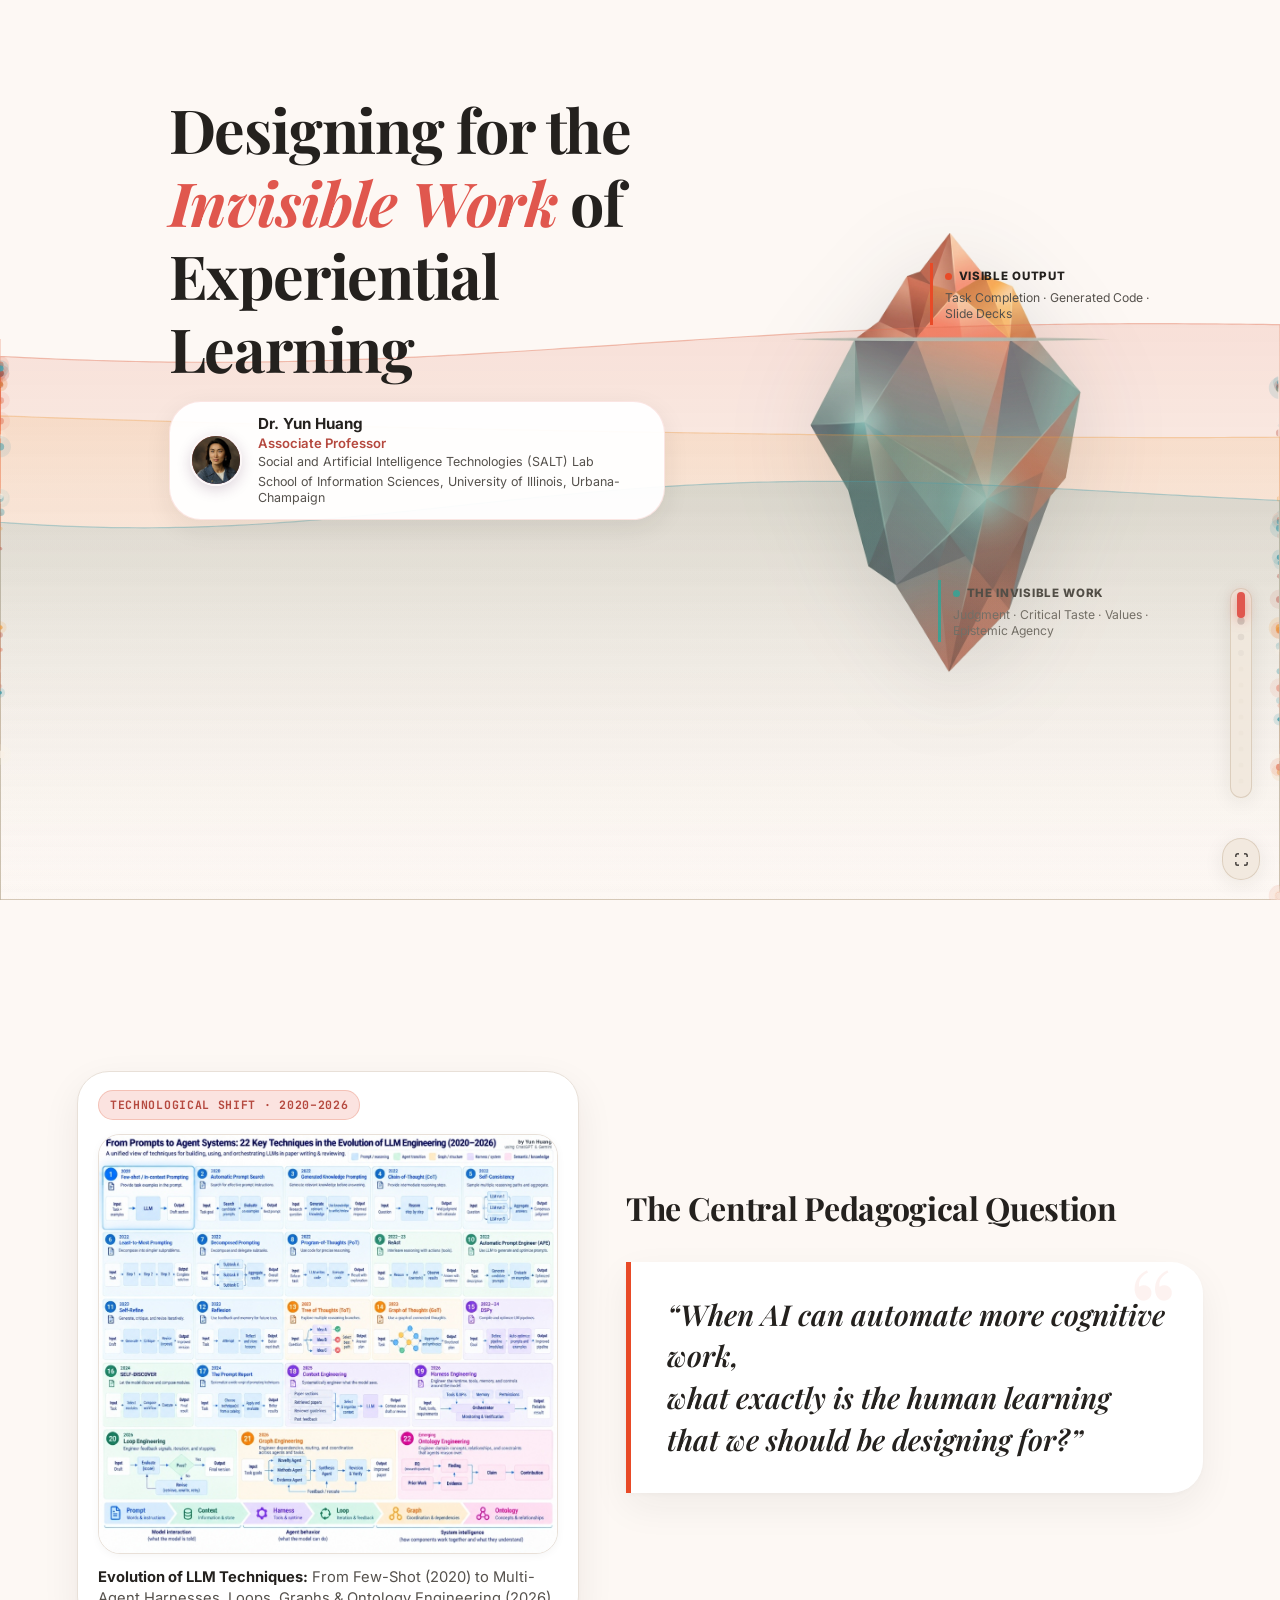
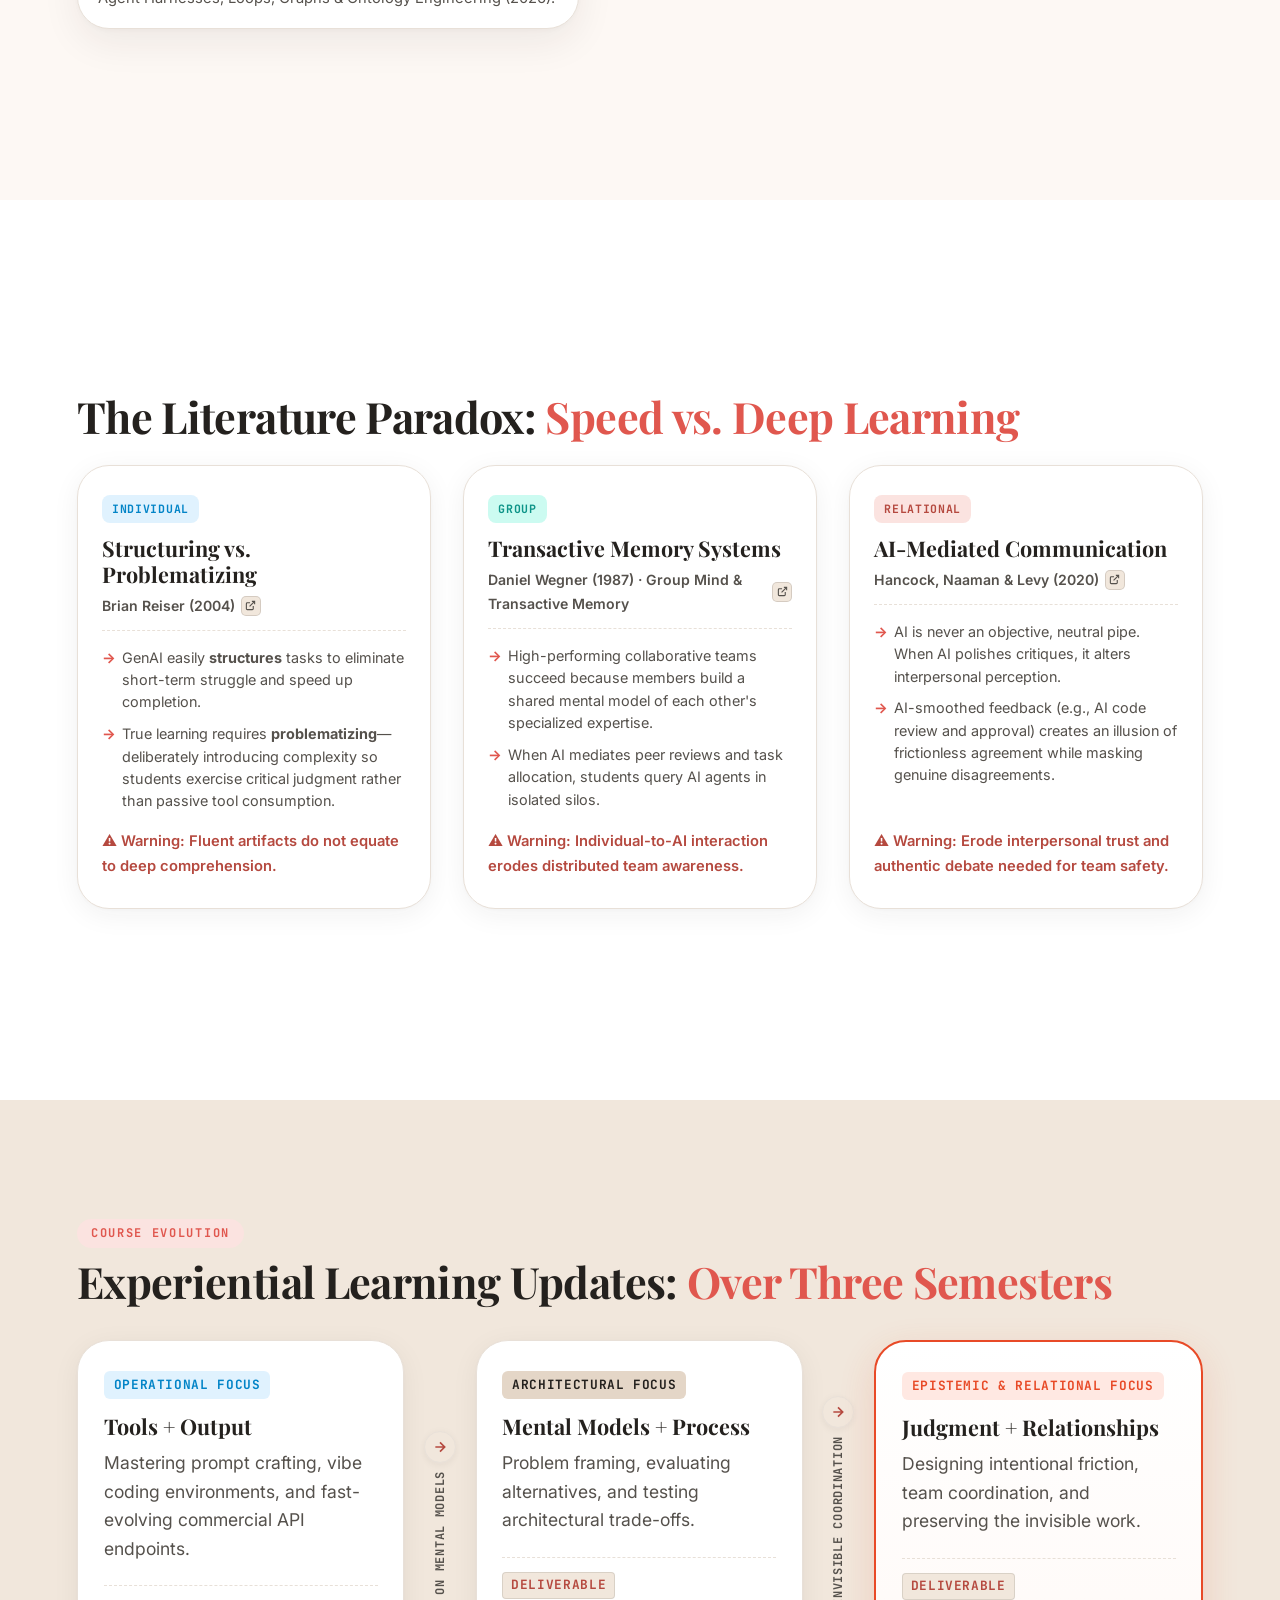
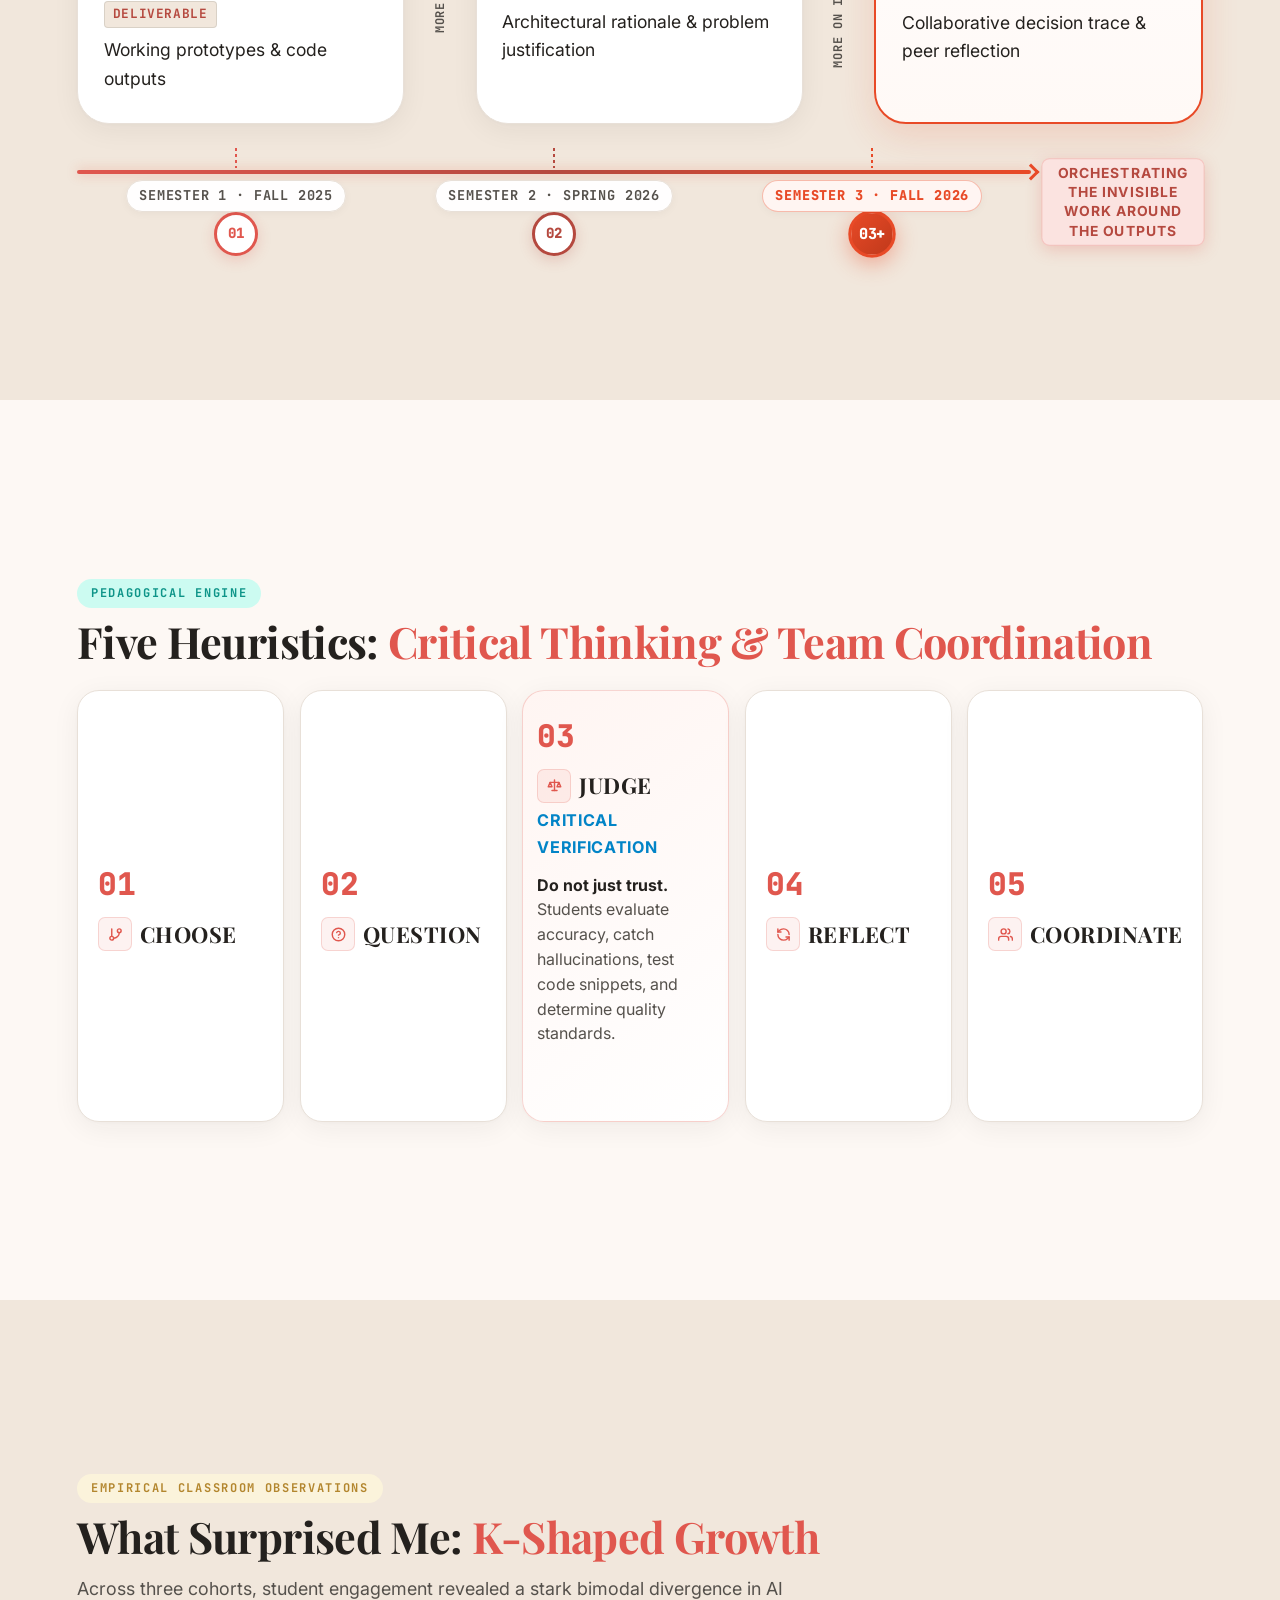
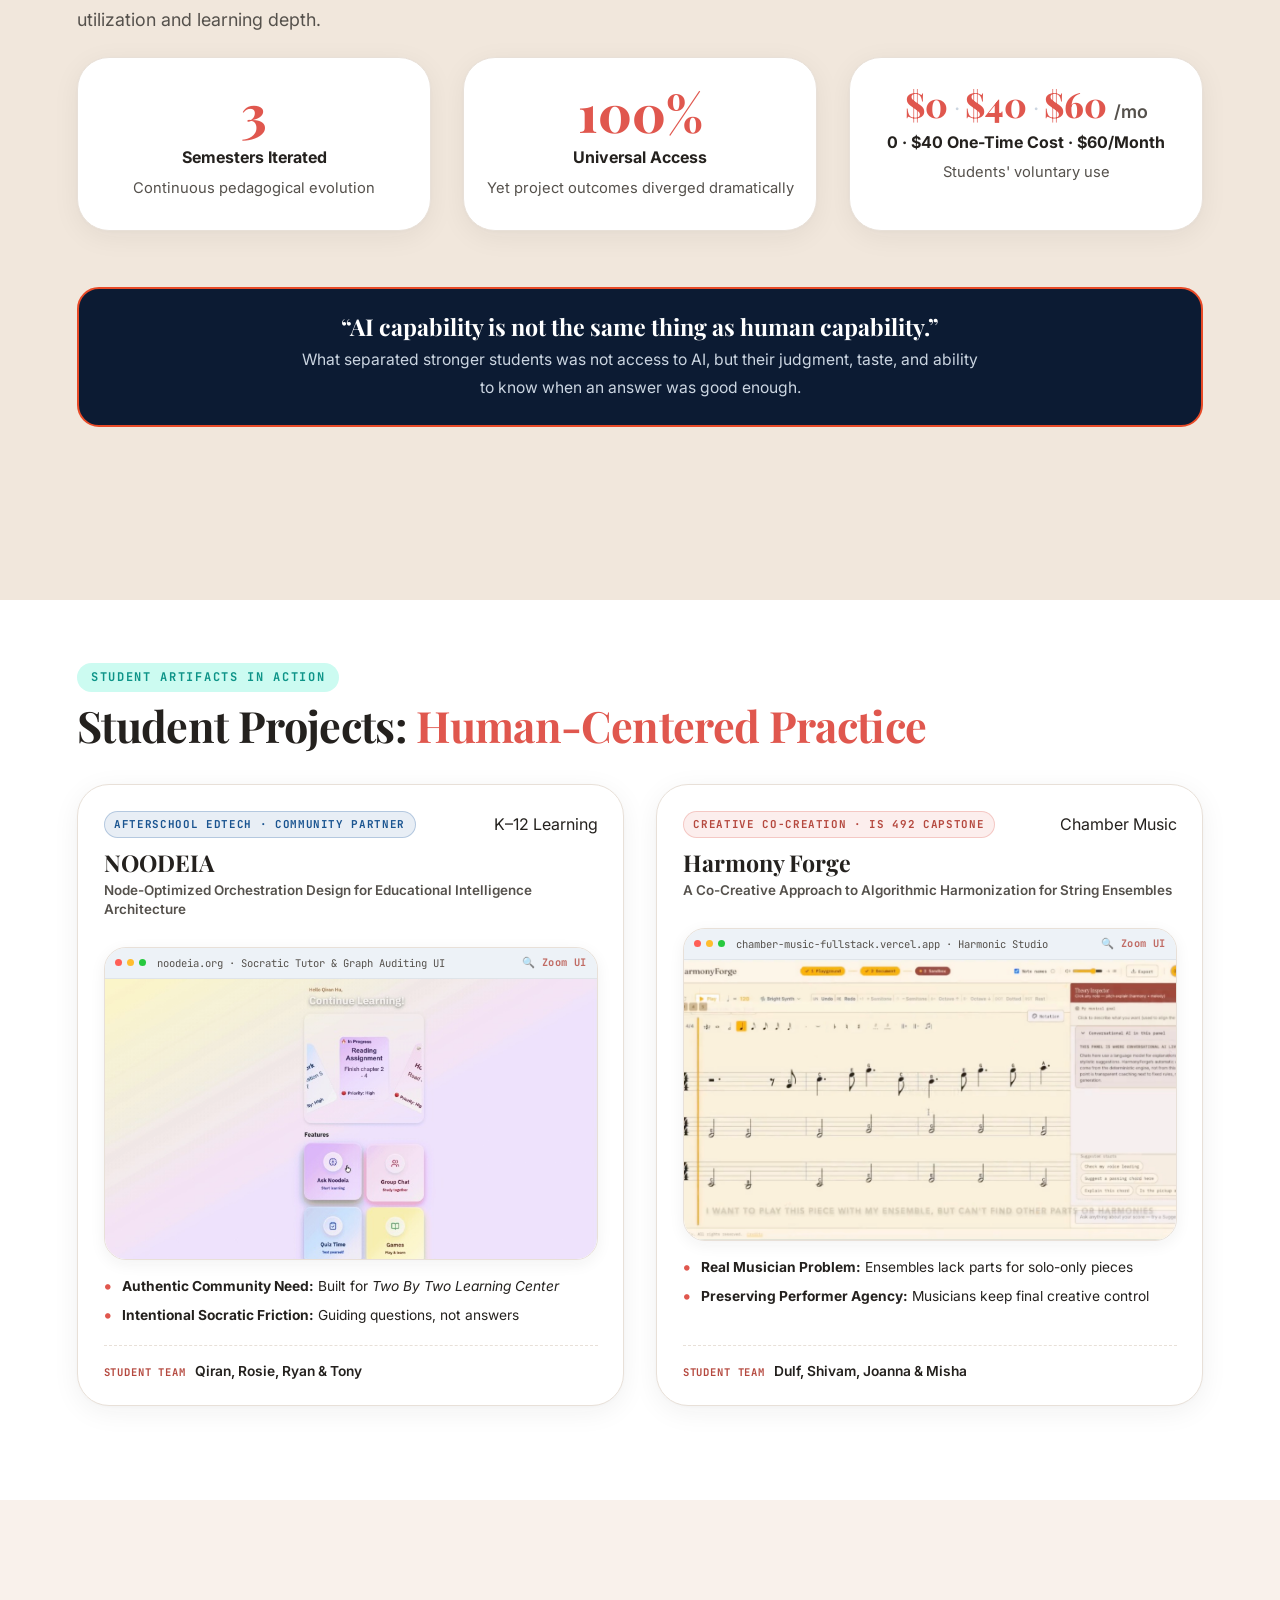
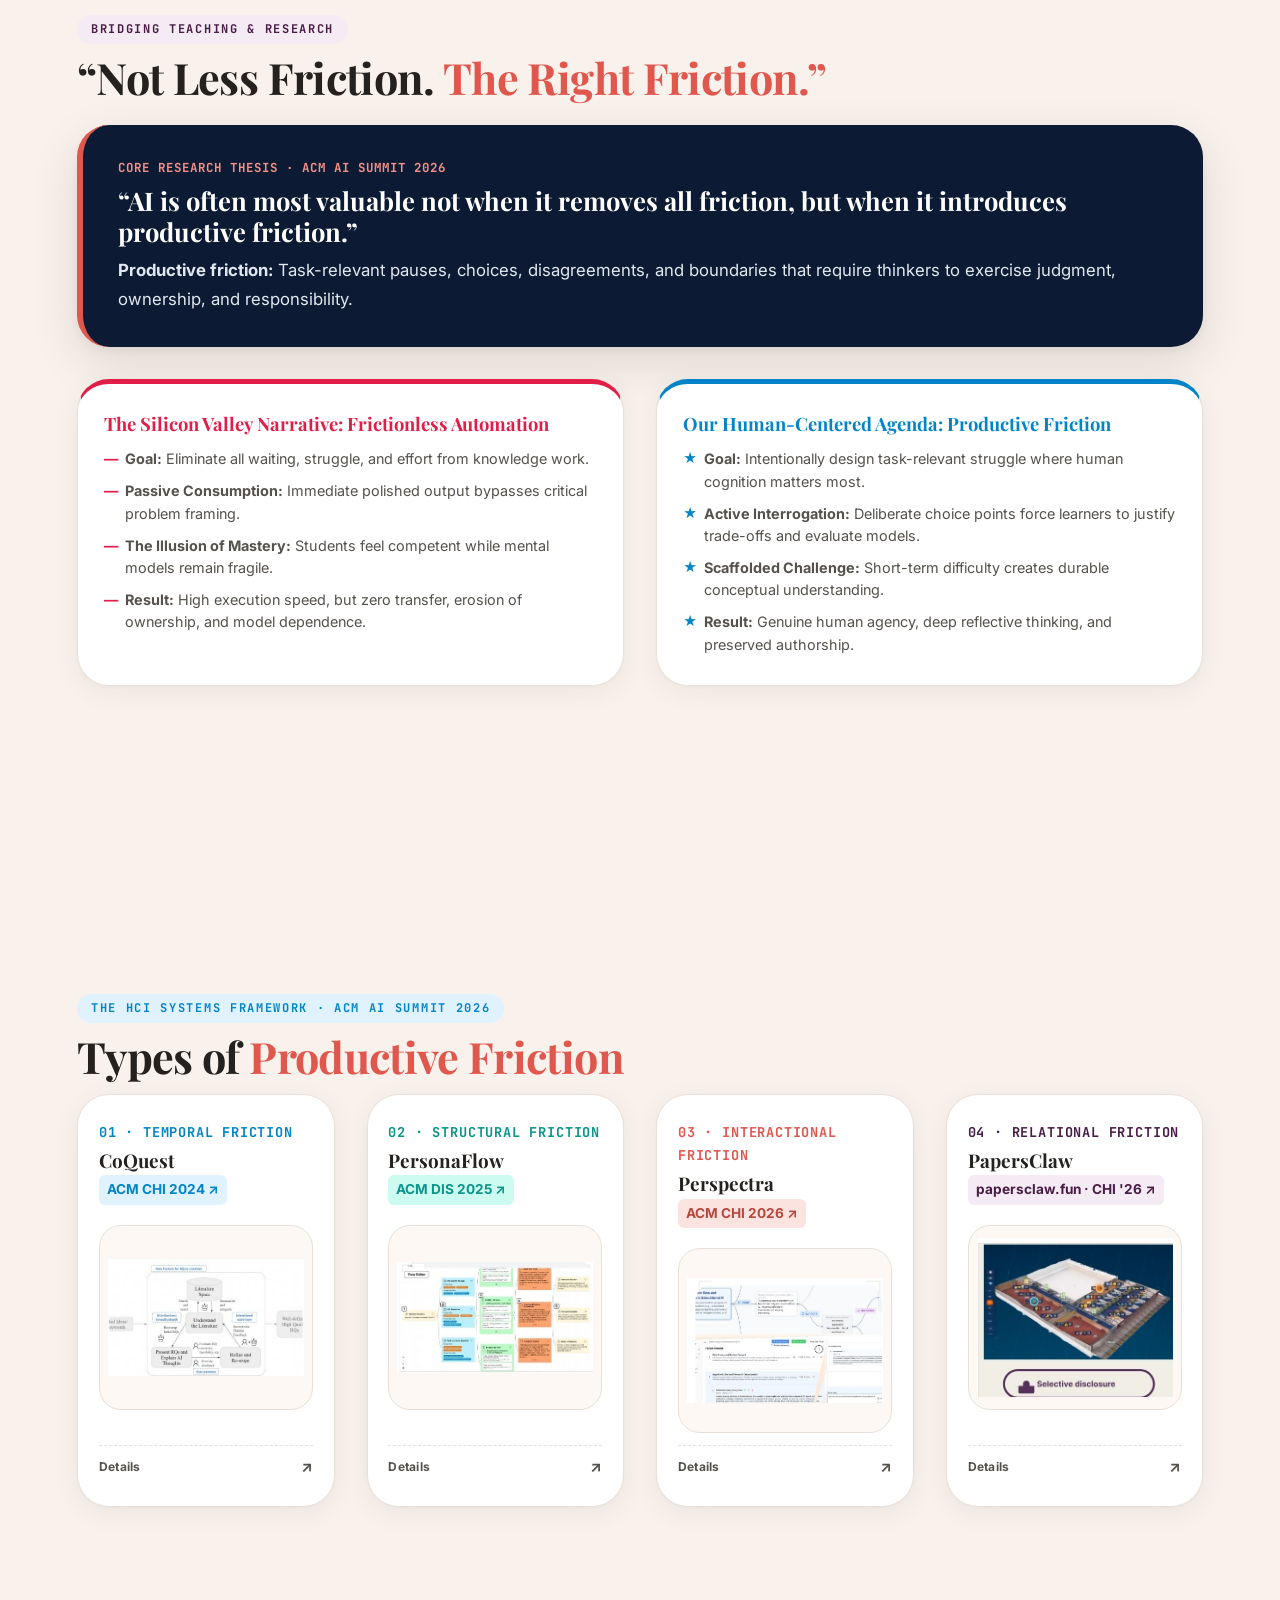
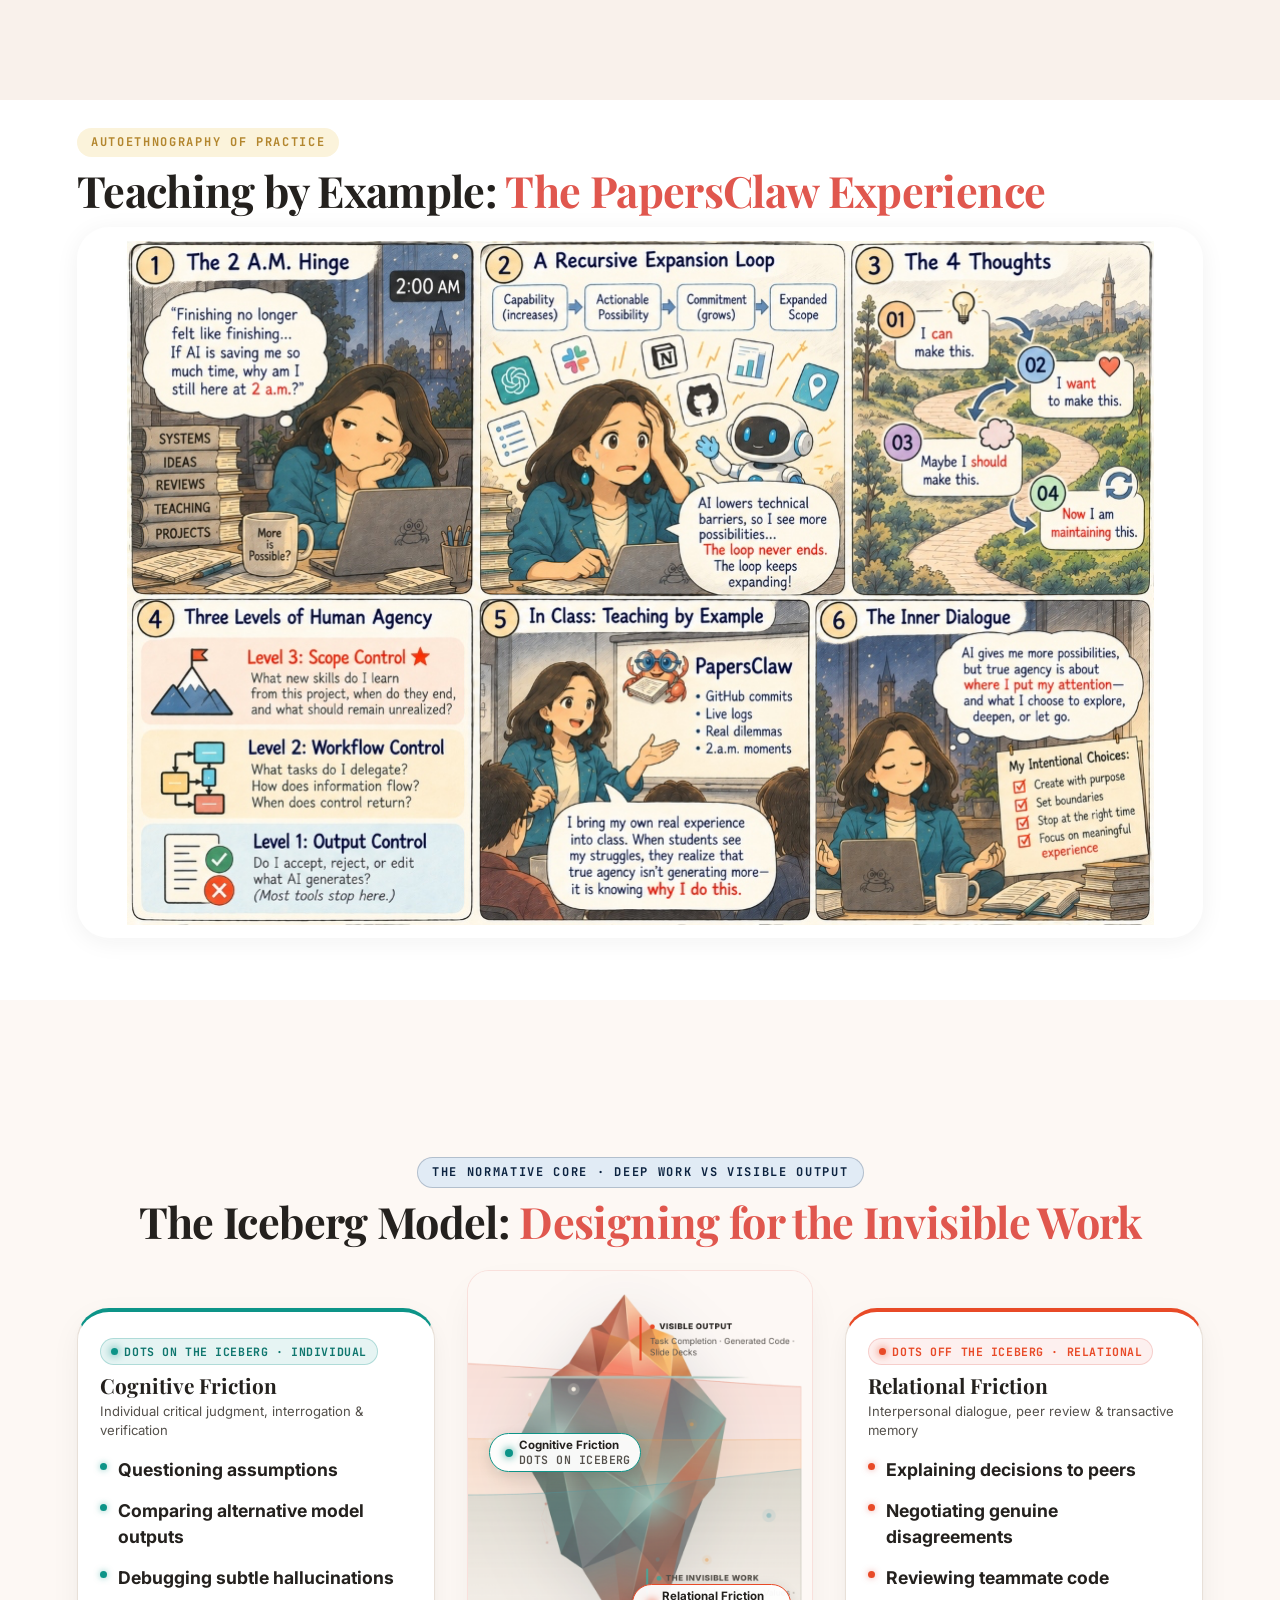
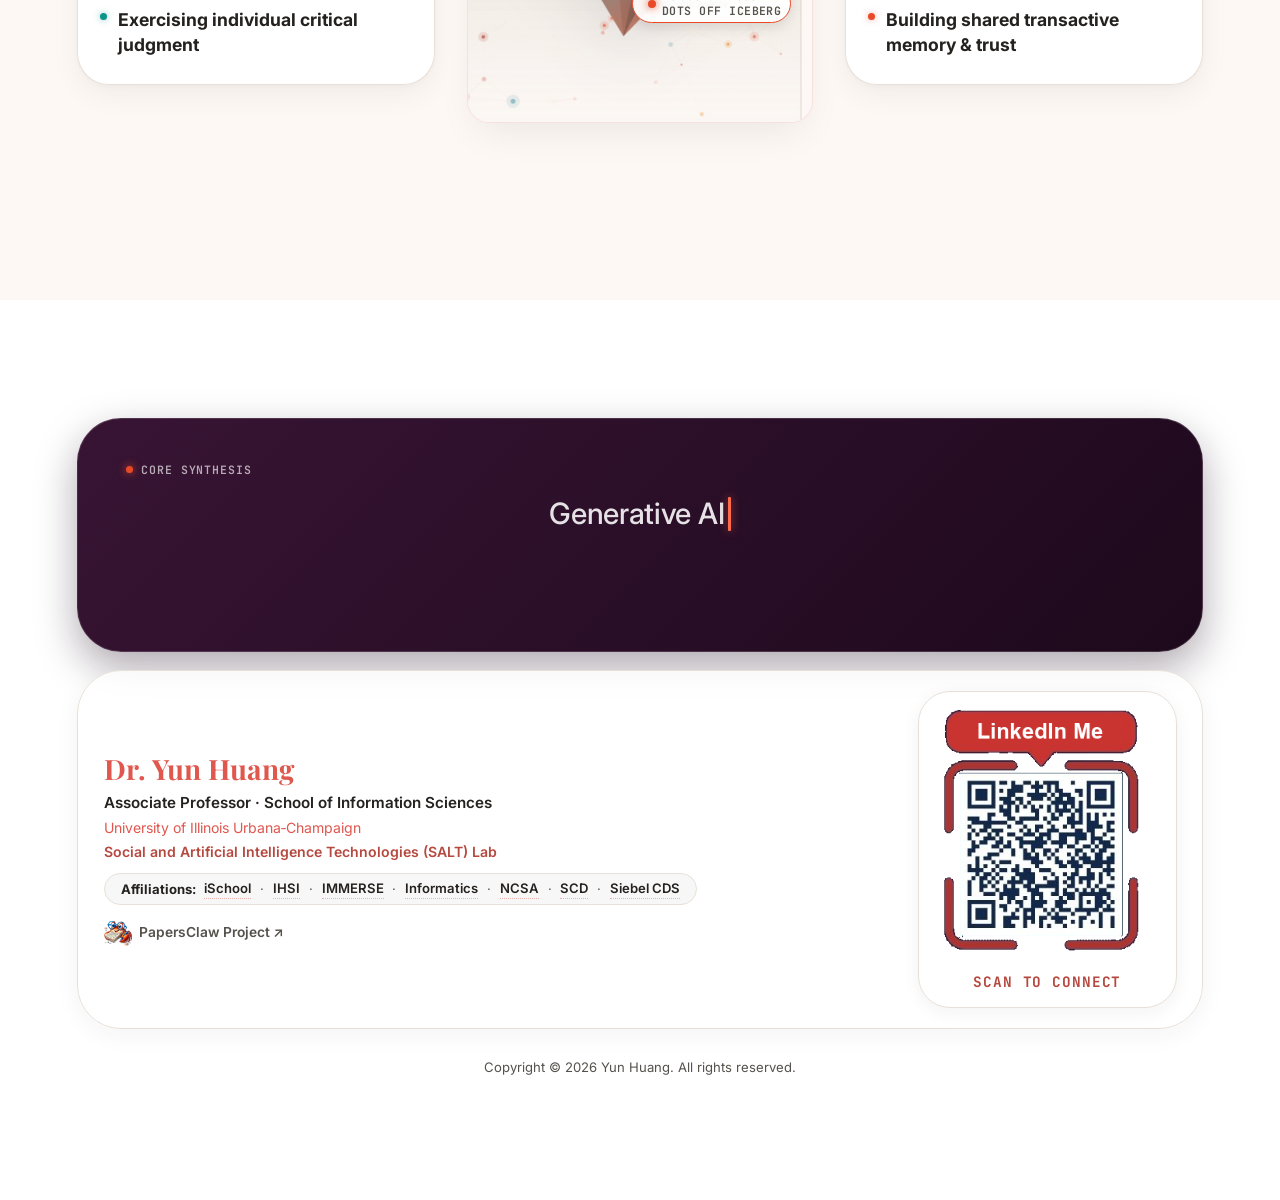
==== lightening.html @ 79f4a372 "Publish website release local" ====
<!DOCTYPE html> <html lang="en"> <head> <meta charset="UTF-8"> <meta name="viewport" content="width=device-width,initial-scale=1"> <title>Designing for the Invisible Work of Experiential Learning in the Era of AI — Dr. Yun Huang</title> <meta name="description" content="An interactive warm editorial scrollytelling presentation on embedding Human-Centered Design and Productive Friction into AI experiential learning, by Dr. Yun Huang at the Siebel Center for Design, UIUC."> <meta property="og:title" content="Designing for the Invisible Work — Dr. Yun Huang | Siebel Center for Design"> <meta property="og:type" content="article"> <link rel="icon" type="image/svg+xml" href="/assets/favicon-CUaUsV7Q.svg"> <script type="module" crossorigin src="/assets/app-CXg5jJ7I.js"></script> <link rel="stylesheet" crossorigin href="/assets/app-BGMHaXnI.css"> <link rel="stylesheet" crossorigin href="/assets/lightening-C9YJqFpk.css"> </head> <body data-edition="lightening"> <div class="progress-bar" aria-hidden="true"></div> <div class="top-hover-zone" id="topHoverZone" aria-hidden="true"></div> <header class="nav-header on-first-page" id="topNav"> <div class="nav-brand"> <div class="nav-logo" aria-hidden="true">YH</div> <div class="nav-title"> Dr. Yun Huang <span>Associate Professor · School of Information Sciences, University of Illinois, Urbana-Champaign</span> </div> </div> <div class="nav-controls"> <div class="course-badge"> <svg width="12" height="12" viewBox="0 0 24 24" fill="none" stroke="currentColor" stroke-width="2.5"> <circle cx="12" cy="12" r="10"/> <path d="M12 16v-4m0-4h.01"/> </svg> SCD Talk · Sept 2026 </div> </div> </header> <nav class="vertical-progress-dock" id="verticalProgressDock" aria-label="12-Slide Deck Progress"> <div class="dock-thumb" id="dockThumb" role="slider" aria-label="Slide Scrubber" aria-valuemin="1" aria-valuemax="12" aria-valuenow="1" tabindex="0" title="Drag up or down to scrub through slides"> <span class="thumb-tooltip" id="thumbTooltip">0:00 · The Pedagogical Pivot</span> </div> <a href="#slide-1" class="vertical-progress-pill active" data-slide="1" aria-label="Slide 1: The Pedagogical Pivot"> <span class="pill-tooltip">0:00 · The Pedagogical Pivot</span> </a> <a href="#slide-2" class="vertical-progress-pill" data-slide="2" aria-label="Slide 2: The Central Question"> <span class="pill-tooltip">0:30 · The Central Question</span> </a> <a href="#slide-3" class="vertical-progress-pill" data-slide="3" aria-label="Slide 3: Literature Paradox"> <span class="pill-tooltip">0:45 · Literature Paradox</span> </a> <a href="#slide-4" class="vertical-progress-pill" data-slide="4" aria-label="Slide 4: Three Semesters Updates"> <span class="pill-tooltip">1:15 · Three Semesters Updates</span> </a> <a href="#slide-5" class="vertical-progress-pill" data-slide="5" aria-label="Slide 5: Five Heuristics"> <span class="pill-tooltip">1:45 · Five Heuristics</span> </a> <a href="#slide-6" class="vertical-progress-pill" data-slide="6" aria-label="Slide 6: K-Shaped Growth"> <span class="pill-tooltip">2:45 · K-Shaped Growth</span> </a> <a href="#slide-7" class="vertical-progress-pill" data-slide="7" aria-label="Slide 7: Student Projects"> <span class="pill-tooltip">3:30 · Student Projects</span> </a> <a href="#slide-8" class="vertical-progress-pill" data-slide="8" aria-label="Slide 8: The Right Friction"> <span class="pill-tooltip">4:00 · The Right Friction</span> </a> <a href="#slide-9" class="vertical-progress-pill" data-slide="9" aria-label="Slide 9: 4 Types of Friction"> <span class="pill-tooltip">4:40 · 4 Types of Friction</span> </a> <a href="#slide-10" class="vertical-progress-pill" data-slide="10" aria-label="Slide 10: PapersClaw & Scope Control"> <span class="pill-tooltip">5:20 · PapersClaw & Scope Control</span> </a> <a href="#slide-11" class="vertical-progress-pill" data-slide="11" aria-label="Slide 11: The Iceberg Model"> <span class="pill-tooltip">6:10 · The Iceberg Model</span> </a> <a href="#slide-12" class="vertical-progress-pill" data-slide="12" aria-label="Slide 12: Designing for Invisible Work"> <span class="pill-tooltip">6:55 · Designing for Invisible Work</span> </a> </nav> <div class="bottom-controls" id="bottomControls" aria-label="Presenter Controls"> <button class="bottom-btn" id="btnFullscreen" aria-label="Toggle Fullscreen" title="Toggle Fullscreen (F)"> <svg width="15" height="15" viewBox="0 0 24 24" fill="none" stroke="currentColor" stroke-width="2"> <path d="M8 3H5a2 2 0 0 0-2 2v3m18 0V5a2 2 0 0 0-2-2h-3m0 18h3a2 2 0 0 0 2-2v-3M3 16v3a2 2 0 0 0 2 2h3"/> </svg> <span class="btn-tooltip">Fullscreen (F)</span> </button> </div> <section class="section section--cream hero" id="slide-1"> <canvas id="heroWaveCanvas" class="hero-wave-canvas" aria-hidden="true"></canvas> <div class="hero-inner"> <div class="hero-text"> <h1 class="hero-title"> Designing for the <em>Invisible Work</em> of Experiential Learning </h1> <p class="hero-description"> Lessons from three semesters of teaching Human-AI collaboration courses. </p> <div class="hero-speaker"> <div class="hero-speaker-avatar"> <img src="/assets/yun_huang-CgcAdXYY.jpg?v=headshot_v2" alt="Dr. Yun Huang"> </div> <div class="hero-speaker-info"> <strong>Dr. Yun Huang</strong> <span class="speaker-role">Associate Professor</span> <span class="speaker-affiliation">Social and Artificial Intelligence Technologies (SALT) Lab</span> <span class="speaker-affiliation">School of Information Sciences, University of Illinois, Urbana-Champaign</span> </div> </div> </div> <div class="hero-visual"> <div class="hero-iceberg-wrapper"> <img src="/assets/hero_iceberg-BILG-JTS.png?v=transparent" alt="Experiential Learning Iceberg Model" class="hero-iceberg-img"> <div class="hero-iceberg-tag hero-iceberg-tag--above"> <div class="tag-title"><span class="dot"></span> Visible Output</div> <span class="tag-sub">Task Completion · Generated Code · Slide Decks</span> </div> <div class="hero-iceberg-tag hero-iceberg-tag--below"> <div class="tag-title"><span class="dot dot--teal"></span> The Invisible Work</div> <span class="tag-sub">Judgment · Critical Taste · Values · Epistemic Agency</span> </div> </div> </div> </div> </section> <section class="section section--cream central-question-page" id="slide-2" style="background:var(--cream)!important"> <div class="section-inner"> <div class="question-page-grid"> <div class="question-page-media reveal-left"> <div class="infographic-preview-card" data-popup-target="modal-prompt-evolution" role="button" tabindex="0" title="Click to view full high-res infographic"> <div class="infographic-badge-bar"> <span class="infographic-pill">Technological Shift · 2020–2026</span> </div> <div class="infographic-image-frame"> <img src="/assets/prompt_evolution-LneA-CwV.jpg?v=22tech" alt="From Prompts to Agent Systems: 22 Key Techniques in the Evolution of LLM Engineering (2020-2026)"> </div> <div class="infographic-caption-bar"> <strong>Evolution of LLM Techniques:</strong> From Few-Shot (2020) to Multi-Agent Harnesses, Loops, Graphs & Ontology Engineering (2026). </div> </div> </div> <div class="question-page-content reveal-right"> <h2 class="question-page-heading">The Central Pedagogical Question</h2> <div class="hero-question-display"> <blockquote class="hero-question-quote"> “When AI can automate more cognitive work,<br> what exactly is the human learning that we should be designing for?” </blockquote> </div> </div> </div> </div> </section> <section class="section section--white" id="slide-3"> <div class="section-inner"> <div class="section-header reveal"> <h2>The Literature Paradox: <span class="accent">Speed vs. Deep Learning</span></h2> </div> <div class="theory-trio reveal stagger"> <div class="theory-card" style="--i:0"> <span class="theory-badge badge-sky">Individual</span> <h3> <a href="https://doi.org/10.1207/s15327809jls1303_2" target="_blank" rel="noopener" class="paper-link" title="Read Brian Reiser (2004) Original Paper"> Structuring vs. Problematizing </a> </h3> <div class="theory-author"> <a href="https://doi.org/10.1207/s15327809jls1303_2" target="_blank" rel="noopener" class="author-citation-link" title="Brian Reiser (2004) Journal of the Learning Sciences"> Brian Reiser (2004) <span class="citation-icon-btn" aria-label="Open paper"><svg width="11" height="11" viewBox="0 0 24 24" fill="none" stroke="currentColor" stroke-width="2.4"> <path d="M18 13v6a2 2 0 0 1-2 2H5a2 2 0 0 1-2-2V8a2 2 0 0 1 2-2h6"/> <polyline points="15 3 21 3 21 9"/> <line x1="10" y1="14" x2="21" y2="3"/> </svg></span> </a> </div> <ul class="theory-bullets"> <li>GenAI easily <strong>structures</strong> tasks to eliminate short-term struggle and speed up completion. </li> <li>True learning requires <strong>problematizing</strong>—deliberately introducing complexity so students exercise critical judgment rather than passive tool consumption.</li> </ul> <div class="theory-warning">⚠️ Warning: Fluent artifacts do not equate to deep comprehension.</div> </div> <div class="theory-card" style="--i:1"> <span class="theory-badge badge-teal">Group</span> <h3> <a href="https://doi.org/10.1007/978-1-4612-4634-3_9" target="_blank" rel="noopener" class="paper-link" title="Read Daniel Wegner (1987) Original Paper"> Transactive Memory Systems </a> </h3> <div class="theory-author"> <a href="https://doi.org/10.1007/978-1-4612-4634-3_9" target="_blank" rel="noopener" class="author-citation-link" title="Daniel Wegner (1987) Transactive Memory in Theories of Group Behavior"> Daniel Wegner (1987) · Group Mind &amp; Transactive Memory <span class="citation-icon-btn" aria-label="Open paper"><svg width="11" height="11" viewBox="0 0 24 24" fill="none" stroke="currentColor" stroke-width="2.4"> <path d="M18 13v6a2 2 0 0 1-2 2H5a2 2 0 0 1-2-2V8a2 2 0 0 1 2-2h6"/> <polyline points="15 3 21 3 21 9"/> <line x1="10" y1="14" x2="21" y2="3"/> </svg></span> </a> </div> <ul class="theory-bullets"> <li>High-performing collaborative teams succeed because members build a shared mental model of each other's specialized expertise.</li> <li>When AI mediates peer reviews and task allocation, students query AI agents in isolated silos.</li> </ul> <div class="theory-warning">⚠️ Warning: Individual-to-AI interaction erodes distributed team awareness.</div> </div> <div class="theory-card" style="--i:2"> <span class="theory-badge badge-orange">Relational</span> <h3> <a href="https://doi.org/10.1093/jcmc/zmz022" target="_blank" rel="noopener" class="paper-link" title="Read Hancock et al. (2020) Original Paper"> AI-Mediated Communication </a> </h3> <div class="theory-author"> <a href="https://doi.org/10.1093/jcmc/zmz022" target="_blank" rel="noopener" class="author-citation-link" title="Hancock, Naaman &amp; Levy (2020) Journal of Computer-Mediated Communication"> Hancock, Naaman &amp; Levy (2020) <span class="citation-icon-btn" aria-label="Open paper"><svg width="11" height="11" viewBox="0 0 24 24" fill="none" stroke="currentColor" stroke-width="2.4"> <path d="M18 13v6a2 2 0 0 1-2 2H5a2 2 0 0 1-2-2V8a2 2 0 0 1 2-2h6"/> <polyline points="15 3 21 3 21 9"/> <line x1="10" y1="14" x2="21" y2="3"/> </svg></span> </a> </div> <ul class="theory-bullets"> <li>AI is never an objective, neutral pipe. When AI polishes critiques, it alters interpersonal perception. </li> <li>AI-smoothed feedback (e.g., AI code review and approval) creates an illusion of frictionless agreement while masking genuine disagreements. </li> </ul> <div class="theory-warning">⚠️ Warning: Erode interpersonal trust and authentic debate needed for team safety. </div> </div> </div> </div> </section> <section class="section section--sand" id="slide-4"> <div class="section-inner"> <div class="section-header reveal"> <div class="section-label section-label--coral">Course Evolution</div> <h2>Experiential Learning Updates: <span class="accent">Over Three Semesters</span></h2> </div> <div class="goals-timeline timeline-unfold-container reveal" id="goalsTimeline"> <div class="timeline-cards-row"> <div class="timeline-card" style="--i:0"> <div class="timeline-card-header"> <span class="timeline-level-badge level-operational">Operational Focus</span> </div> <h4>Tools + Output</h4> <p>Mastering prompt crafting, vibe coding environments, and fast-evolving commercial API endpoints.</p> <div class="evolution-card-meta"> <span class="meta-tag">Deliverable</span> Working prototypes &amp; code outputs </div> </div> <div class="timeline-flow-connector" aria-hidden="true"> <div class="flow-circle"> <svg width="16" height="16" viewBox="0 0 24 24" fill="none" stroke="currentColor" stroke-width="2.5"> <path d="M5 12h14M12 5l7 7-7 7"/> </svg> </div> <span class="flow-text">More on Mental Models</span> </div> <div class="timeline-card" style="--i:1"> <div class="timeline-card-header"> <span class="timeline-level-badge level-architectural">Architectural Focus</span> </div> <h4>Mental Models + Process</h4> <p>Problem framing, evaluating alternatives, and testing architectural trade-offs.</p> <div class="evolution-card-meta"> <span class="meta-tag">Deliverable</span> Architectural rationale &amp; problem justification </div> </div> <div class="timeline-flow-connector" aria-hidden="true"> <div class="flow-circle"> <svg width="16" height="16" viewBox="0 0 24 24" fill="none" stroke="currentColor" stroke-width="2.5"> <path d="M5 12h14M12 5l7 7-7 7"/> </svg> </div> <span class="flow-text">More on Invisible Coordination</span> </div> <div class="timeline-card timeline-card--culmination" style="--i:2"> <div class="timeline-card-header"> <span class="timeline-level-badge level-relational">Epistemic &amp; Relational Focus</span> </div> <h4>Judgment + Relationships</h4> <p>Designing intentional friction, team coordination, and preserving the invisible work.</p> <div class="evolution-card-meta"> <span class="meta-tag">Deliverable</span> Collaborative decision trace &amp; peer reflection </div> </div> </div> <div class="timeline-track-header"> <div class="timeline-track-with-labels"> <span class="timeline-edge-label timeline-edge-label--start">Evaluating Outputs</span> <div class="timeline-track-inner"> <div class="timeline-milestones"> <div class="timeline-milestone milestone-1"> <div class="milestone-dot"><span class="dot-num">01</span></div> <div class="milestone-time">Semester 1 · Fall 2025</div> <div class="milestone-stem"></div> </div> <div class="timeline-milestone milestone-2"> <div class="milestone-dot"><span class="dot-num">02</span></div> <div class="milestone-time">Semester 2 · Spring 2026</div> <div class="milestone-stem"></div> </div> <div class="timeline-milestone milestone-3"> <div class="milestone-dot"><span class="dot-num">03+</span></div> <div class="milestone-time">Semester 3 · Fall 2026</div> <div class="milestone-stem"></div> </div> </div> <div class="timeline-track-line" aria-hidden="true"> <div class="timeline-track-fill"></div> <div class="timeline-track-arrow"></div> </div> </div> <span class="timeline-edge-label timeline-edge-label--end">Orchestrating the invisible work around the outputs</span> </div> </div> </div> </div> </section> <section class="section section--cream" id="slide-5"> <div class="section-inner"> <div class="section-header reveal"> <div class="section-label section-label--teal">Pedagogical Engine</div> <h2>Five Heuristics: <span class="accent">Critical Thinking & Team Coordination</span></h2> <p class="section-desc"> Instead of focusing on tool mastery, the curriculum is structured around decision-making, verification, and collaboration. </p> </div> <div class="pipeline-track reveal"> <div class="pipeline-step auto-flipped" style="--i:0"> <div class="pipeline-card-inner"> <div class="pipeline-card-front"> <div class="pipeline-number">01</div> <h4> <span class="step-logo" aria-hidden="true"> <svg width="15" height="15" viewBox="0 0 24 24" fill="none" stroke="currentColor" stroke-width="2.3" stroke-linecap="round" stroke-linejoin="round"> <path d="M6 3v12"></path> <circle cx="18" cy="6" r="3"></circle> <circle cx="6" cy="18" r="3"></circle> <path d="M18 9a9 9 0 0 1-9 9"></path> </svg> </span> CHOOSE </h4> </div> <div class="pipeline-card-back"> <div class="pipeline-number">01</div> <h4> <span class="step-logo" aria-hidden="true"> <svg width="15" height="15" viewBox="0 0 24 24" fill="none" stroke="currentColor" stroke-width="2.3" stroke-linecap="round" stroke-linejoin="round"> <path d="M6 3v12"></path> <circle cx="18" cy="6" r="3"></circle> <circle cx="6" cy="18" r="3"></circle> <path d="M18 9a9 9 0 0 1-9 9"></path> </svg> </span> CHOOSE </h4> <div class="step-subtitle">Decision Making</div> <p><strong class="step-dont">Do not just produce.</strong> Students analyze task complexity, API costs, context windows, and latency to justify tool selection.</p> </div> </div> </div> <div class="pipeline-step" style="--i:1"> <div class="pipeline-card-inner"> <div class="pipeline-card-front"> <div class="pipeline-number">02</div> <h4> <span class="step-logo" aria-hidden="true"> <svg width="15" height="15" viewBox="0 0 24 24" fill="none" stroke="currentColor" stroke-width="2.3" stroke-linecap="round" stroke-linejoin="round"> <circle cx="12" cy="12" r="10"></circle> <path d="M9.09 9a3 3 0 0 1 5.83 1c0 2-3 3-3 3"></path> <line x1="12" y1="17" x2="12.01" y2="17"></line> </svg> </span> QUESTION </h4> </div> <div class="pipeline-card-back"> <div class="pipeline-number">02</div> <h4> <span class="step-logo" aria-hidden="true"> <svg width="15" height="15" viewBox="0 0 24 24" fill="none" stroke="currentColor" stroke-width="2.3" stroke-linecap="round" stroke-linejoin="round"> <circle cx="12" cy="12" r="10"></circle> <path d="M9.09 9a3 3 0 0 1 5.83 1c0 2-3 3-3 3"></path> <line x1="12" y1="17" x2="12.01" y2="17"></line> </svg> </span> QUESTION </h4> <div class="step-subtitle">Problem Framing</div> <p><strong class="step-dont">Do not just accept.</strong> Students formulate hypothesis-driven inquiries, test edge cases, and interrogate underlying model assumptions.</p> </div> </div> </div> <div class="pipeline-step" style="--i:2"> <div class="pipeline-card-inner"> <div class="pipeline-card-front"> <div class="pipeline-number">03</div> <h4> <span class="step-logo" aria-hidden="true"> <svg width="15" height="15" viewBox="0 0 24 24" fill="none" stroke="currentColor" stroke-width="2.3" stroke-linecap="round" stroke-linejoin="round"> <path d="M12 3v17"></path> <path d="M5 7h14"></path> <path d="M5 7l-3 7h6l-3-7z"></path> <path d="M19 7l-3 7h6l-3-7z"></path> <path d="M8 20h8"></path> </svg> </span> JUDGE </h4> </div> <div class="pipeline-card-back"> <div class="pipeline-number">03</div> <h4> <span class="step-logo" aria-hidden="true"> <svg width="15" height="15" viewBox="0 0 24 24" fill="none" stroke="currentColor" stroke-width="2.3" stroke-linecap="round" stroke-linejoin="round"> <path d="M12 3v17"></path> <path d="M5 7h14"></path> <path d="M5 7l-3 7h6l-3-7z"></path> <path d="M19 7l-3 7h6l-3-7z"></path> <path d="M8 20h8"></path> </svg> </span> JUDGE </h4> <div class="step-subtitle">Critical Verification</div> <p><strong class="step-dont">Do not just trust.</strong> Students evaluate accuracy, catch hallucinations, test code snippets, and determine quality standards.</p> </div> </div> </div> <div class="pipeline-step" style="--i:3"> <div class="pipeline-card-inner"> <div class="pipeline-card-front"> <div class="pipeline-number">04</div> <h4> <span class="step-logo" aria-hidden="true"> <svg width="15" height="15" viewBox="0 0 24 24" fill="none" stroke="currentColor" stroke-width="2.3" stroke-linecap="round" stroke-linejoin="round"> <path d="M21 12a9 9 0 0 0-9-9 9.75 9.75 0 0 0-6.74 2.74L3 8"></path> <polyline points="3 3 3 8 8 8"></polyline> <path d="M3 12a9 9 0 0 0 9 9 9.75 9.75 0 0 0 6.74-2.74L21 16"></path> <polyline points="16 16 21 16 21 21"></polyline> </svg> </span> REFLECT </h4> </div> <div class="pipeline-card-back"> <div class="pipeline-number">04</div> <h4> <span class="step-logo" aria-hidden="true"> <svg width="15" height="15" viewBox="0 0 24 24" fill="none" stroke="currentColor" stroke-width="2.3" stroke-linecap="round" stroke-linejoin="round"> <path d="M21 12a9 9 0 0 0-9-9 9.75 9.75 0 0 0-6.74 2.74L3 8"></path> <polyline points="3 3 3 8 8 8"></polyline> <path d="M3 12a9 9 0 0 0 9 9 9.75 9.75 0 0 0 6.74-2.74L21 16"></path> <polyline points="16 16 21 16 21 21"></polyline> </svg> </span> REFLECT </h4> <div class="step-subtitle">Durable Synthesis</div> <p><strong class="step-dont">Do not just automate.</strong> Students articulate why specific paths were chosen, document rejected alternatives, and distill portable models.</p> </div> </div> </div> <div class="pipeline-step" style="--i:4"> <div class="pipeline-card-inner"> <div class="pipeline-card-front"> <div class="pipeline-number">05</div> <h4> <span class="step-logo" aria-hidden="true"> <svg width="15" height="15" viewBox="0 0 24 24" fill="none" stroke="currentColor" stroke-width="2.3" stroke-linecap="round" stroke-linejoin="round"> <path d="M17 21v-2a4 4 0 0 0-4-4H5a4 4 0 0 0-4 4v2"></path> <circle cx="9" cy="7" r="4"></circle> <path d="M23 21v-2a4 4 0 0 0-3-3.87"></path> <path d="M16 3.13a4 4 0 0 1 0 7.75"></path> </svg> </span> COORDINATE </h4> </div> <div class="pipeline-card-back"> <div class="pipeline-number">05</div> <h4> <span class="step-logo" aria-hidden="true"> <svg width="15" height="15" viewBox="0 0 24 24" fill="none" stroke="currentColor" stroke-width="2.3" stroke-linecap="round" stroke-linejoin="round"> <path d="M17 21v-2a4 4 0 0 0-4-4H5a4 4 0 0 0-4 4v2"></path> <circle cx="9" cy="7" r="4"></circle> <path d="M23 21v-2a4 4 0 0 0-3-3.87"></path> <path d="M16 3.13a4 4 0 0 1 0 7.75"></path> </svg> </span> COORDINATE </h4> <div class="step-subtitle">Human Teamwork</div> <p><strong class="step-dont">Do not just work individually.</strong> Students divide system architectures across peers, conduct peer reviews, and establish shared team memory.</p> </div> </div> </div> </div> </div> </section> <section class="section section--sand" id="slide-6"> <div class="section-inner"> <div class="section-header reveal"> <div class="section-label section-label--gold">Empirical Classroom Observations</div> <h2>What Surprised Me: <span class="accent">K-Shaped Growth</span></h2> <p class="section-desc"> Across three cohorts, student engagement revealed a stark bimodal divergence in AI utilization and learning depth. </p> </div> <div class="metrics reveal stagger"> <div class="metric" style="--i:0"> <div class="metric-value" data-count="3">0</div> <div class="metric-label">Semesters Iterated</div> <div class="metric-sub">Continuous pedagogical evolution</div> </div> <div class="metric" style="--i:1"> <div class="metric-value" data-count="100" data-suffix="%">0%</div> <div class="metric-label">Universal Access</div> <div class="metric-sub">Yet project outcomes diverged dramatically</div> </div> <div class="metric" style="--i:2"> <div class="metric-value metric-value--tiered"> <span class="m-val">$0</span> <span class="m-sep">·</span> <span class="m-val" data-prefix="$" data-count="40">$0</span> <span class="m-sep">·</span> <span class="m-val" data-prefix="$" data-count="60">$0</span><span class="m-unit">/mo</span> </div> <div class="metric-label">0 · $40 One-Time Cost · $60/Month</div> <div class="metric-sub">Students' voluntary use</div> </div> </div> <div class="central-quote-banner reveal"> <h3>“AI capability is not the same thing as human capability.”</h3> <p>What separated stronger students was not access to AI, but their judgment, taste, and ability to know when an answer was good enough.</p> </div> </div> </section> <section class="section section--white" id="slide-7"> <div class="section-inner"> <div class="section-header reveal"> <div class="section-label section-label--teal">Student Artifacts in Action</div> <h2>Student Projects: <span class="accent">Human-Centered Practice</span></h2> </div> <div class="sample-projects-grid reveal"> <div class="project-showcase-card"> <div class="project-card-header"> <div class="project-top-meta"> <span class="project-badge badge-edtech">Afterschool EdTech · Community Partner</span> <span class="meta-tag">K–12 Learning</span> </div> <h3>NOODEIA</h3> <div class="project-full-title"> Node-Optimized Orchestration Design for Educational Intelligence Architecture </div> </div> <div class="project-thumb-frame" data-popup-target="modal-project-noodeia" role="button" tabindex="0" title="Click to view full NOODEIA system interface"> <div class="project-thumb-browser-bar"> <span class="browser-dot dot-red"></span> <span class="browser-dot dot-yellow"></span> <span class="browser-dot dot-green"></span> <span class="browser-address">noodeia.org · Socratic Tutor &amp; Graph Auditing UI</span> <span class="project-thumb-zoom">🔍 Zoom UI</span> </div> <div class="project-thumb-img-wrap"> <img src="/assets/noodeia-DO3NQMH8.jpg" alt="NOODEIA Socratic Tutor Application Interface" class="project-thumb-img"> </div> </div> <ul class="project-highlights"> <li> <strong>Authentic Community Need:</strong> Built for <em>Two By Two Learning Center</em> </li> <li> <strong>Intentional Socratic Friction:</strong> Guiding questions, not answers </li> </ul> <p class="project-team"><span class="project-team-label">Student Team</span> Qiran, Rosie, Ryan &amp; Tony</p> </div> <div class="project-showcase-card"> <div class="project-card-header"> <div class="project-top-meta"> <span class="project-badge badge-music">Creative Co-Creation · IS 492 Capstone</span> <span class="meta-tag">Chamber Music</span> </div> <h3>Harmony Forge</h3> <div class="project-full-title"> A Co-Creative Approach to Algorithmic Harmonization for String Ensembles </div> </div> <div class="project-thumb-frame" data-popup-target="modal-project-harmony" role="button" tabindex="0" title="Click to view full Harmony Forge studio interface"> <div class="project-thumb-browser-bar"> <span class="browser-dot dot-red"></span> <span class="browser-dot dot-yellow"></span> <span class="browser-dot dot-green"></span> <span class="browser-address">chamber-music-fullstack.vercel.app · Harmonic Studio</span> <span class="project-thumb-zoom">🔍 Zoom UI</span> </div> <div class="project-thumb-img-wrap"> <img src="/assets/musicforge-y1u044Sp.jpg" alt="Harmony Forge Harmonic Studio Application Interface" class="project-thumb-img"> </div> </div> <ul class="project-highlights"> <li> <strong>Real Musician Problem:</strong> Ensembles lack parts for solo-only pieces </li> <li> <strong>Preserving Performer Agency:</strong> Musicians keep final creative control </li> </ul> <p class="project-team"><span class="project-team-label">Student Team</span> Dulf, Shivam, Joanna &amp; Misha</p> </div> </div> </div> </section> <section class="section section--sand-warm" id="slide-8"> <div class="section-inner"> <div class="section-header reveal"> <div class="section-label section-label--plum">Bridging Teaching & Research</div> <h2>“Not Less Friction. <span class="accent">The Right Friction.”</span></h2> </div> <div class="thesis-box reveal"> <div class="thesis-tag">Core Research Thesis · ACM AI Summit 2026</div> <h3>“AI is often most valuable not when it removes all friction, but when it introduces productive friction.” </h3> <p> <strong>Productive friction:</strong> Task-relevant pauses, choices, disagreements, and boundaries that require thinkers to exercise judgment, ownership, and responsibility. </p> </div> <div class="friction-compare-grid reveal stagger"> <div class="compare-card compare-card--sv" style="--i:0"> <h4>The Silicon Valley Narrative: Frictionless Automation</h4> <ul> <li><strong>Goal:</strong> Eliminate all waiting, struggle, and effort from knowledge work.</li> <li><strong>Passive Consumption:</strong> Immediate polished output bypasses critical problem framing.</li> <li><strong>The Illusion of Mastery:</strong> Students feel competent while mental models remain fragile. </li> <li><strong>Result:</strong> High execution speed, but zero transfer, erosion of ownership, and model dependence.</li> </ul> </div> <div class="compare-card compare-card--hcd" style="--i:1"> <h4>Our Human-Centered Agenda: Productive Friction</h4> <ul> <li><strong>Goal:</strong> Intentionally design task-relevant struggle where human cognition matters most. </li> <li><strong>Active Interrogation:</strong> Deliberate choice points force learners to justify trade-offs and evaluate models.</li> <li><strong>Scaffolded Challenge:</strong> Short-term difficulty creates durable conceptual understanding. </li> <li><strong>Result:</strong> Genuine human agency, deep reflective thinking, and preserved authorship.</li> </ul> </div> </div> </div> </section> <section class="section section--sand-warm" id="slide-9"> <div class="section-inner"> <div class="section-header reveal"> <div class="section-label section-label--sky">The HCI Systems Framework · ACM AI Summit 2026</div> <h2>Types of <span class="accent">Productive Friction</span></h2> </div> <div class="friction-quad-grid reveal stagger"> <div class="friction-quad-card" style="--i:0" data-popup-target="modal-coquest"> <div class="friction-num friction-num--sky">01 · TEMPORAL FRICTION</div> <h4>CoQuest</h4> <a href="https://dl.acm.org/doi/10.1145/3613904.3642698" target="_blank" rel="noopener" class="system-tag badge-sky card-tag-link" onclick="event.stopPropagation()" title="Open ACM Publication (DOI: 10.1145/3613904.3642698)">ACM CHI 2024 ↗</a> <div class="friction-card-img-wrap"> <img src="/assets/system_1_coquest-BrANg6UJ.png" alt="CoQuest System Architecture" class="friction-card-img"> </div> <div class="friction-card-cta"> <span>Details</span> <span class="cta-arrow">↗</span> </div> </div> <div class="friction-quad-card" style="--i:1" data-popup-target="modal-personaflow"> <div class="friction-num friction-num--teal">02 · STRUCTURAL FRICTION</div> <h4>PersonaFlow</h4> <a href="https://dl.acm.org/doi/10.1145/3715336.3735789" target="_blank" rel="noopener" class="system-tag badge-teal card-tag-link" onclick="event.stopPropagation()" title="Open ACM Publication (DOI: 10.1145/3715336.3735789)">ACM DIS 2025 ↗</a> <div class="friction-card-img-wrap"> <img src="/assets/system_2_personaflow-C2QAJ_He.png" alt="PersonaFlow System Architecture" class="friction-card-img"> </div> <div class="friction-card-cta"> <span>Details</span> <span class="cta-arrow">↗</span> </div> </div> <div class="friction-quad-card" style="--i:2" data-popup-target="modal-perspectra"> <div class="friction-num friction-num--coral">03 · INTERACTIONAL FRICTION</div> <h4>Perspectra</h4> <a href="https://dl.acm.org/doi/10.1145/3772318.3791560" target="_blank" rel="noopener" class="system-tag badge-orange card-tag-link" onclick="event.stopPropagation()" title="Open ACM Publication (DOI: 10.1145/3772318.3791560)">ACM CHI 2026 ↗</a> <div class="friction-card-img-wrap"> <img src="/assets/system_3_perspectra-C2Os36os.png" alt="Perspectra System Architecture" class="friction-card-img"> </div> <div class="friction-card-cta"> <span>Details</span> <span class="cta-arrow">↗</span> </div> </div> <div class="friction-quad-card" style="--i:3" data-popup-target="modal-papersclaw"> <div class="friction-num friction-num--plum">04 · RELATIONAL FRICTION</div> <h4>PapersClaw</h4> <a href="https://papersclaw.fun" target="_blank" rel="noopener" class="system-tag badge-plum card-tag-link" onclick="event.stopPropagation()" title="Open papersclaw.fun project">papersclaw.fun · CHI '26 ↗</a> <div class="friction-card-img-wrap"> <img src="/assets/system_4_papersclaw-8GxAjHRb.png" alt="PapersClaw System Architecture" class="friction-card-img"> </div> <div class="friction-card-cta"> <span>Details</span> <span class="cta-arrow">↗</span> </div> </div> </div> </div> </section> <section class="section section--white" id="slide-10"> <div class="section-inner"> <div class="section-header reveal"> <div class="section-label section-label--gold">Autoethnography of Practice</div> <h2>Teaching by Example: <span class="accent">The PapersClaw Experience</span></h2> </div> <div class="storyboard-preview-card reveal" data-popup-target="modal-storyboard" role="button" tabindex="0" title="Click to view full high-res storyboard"> <div class="storyboard-image-frame"> <img src="/assets/storyboard-Clm_buwi.png?v=option2" alt="6-panel storyboard: The 2 A.M. Hinge, A Recursive Expansion Loop, The 4 Thoughts, Three Levels of Human Agency, In Class: Teaching by Example, and The Inner Dialogue" class="storyboard-img"> </div> <div class="storyboard-caption-bar"> <strong>The PapersClaw Journey:</strong> From the 2 A.M. hinge and recursive expansion loops to navigating three levels of agency and learning to leave feasible possibilities unpursued. </div> </div> </div> </section> <section class="section section--cream" id="slide-11"> <div class="section-inner"> <div class="section-header text-center reveal"> <div class="section-label section-label--navy">The Normative Core · Deep Work vs Visible Output</div> <h2>The Iceberg Model: <span class="accent">Designing for the Invisible Work</span></h2> </div> <div class="iceberg-friction-stage reveal"> <div class="friction-pillar-card friction-pillar-card--cognitive"> <div class="friction-card-header"> <span class="friction-pill friction-pill--cognitive"> <span class="beacon beacon--cyan"></span> Dots On the Iceberg · Individual </span> <h3>Cognitive Friction</h3> <p class="friction-card-tagline">Individual critical judgment, interrogation &amp; verification</p> </div> <ul class="friction-feature-list"> <li> <div class="feature-bullet feature-bullet--cyan"></div> <div class="feature-text"> <strong>Questioning assumptions</strong> <span>Interrogating model premises, framing inquiries, and probing edge cases before accepting answers.</span> </div> </li> <li> <div class="feature-bullet feature-bullet--cyan"></div> <div class="feature-text"> <strong>Comparing alternative model outputs</strong> <span>Evaluating behavioral variance across models rather than relying passively on a single prompt.</span> </div> </li> <li> <div class="feature-bullet feature-bullet--cyan"></div> <div class="feature-text"> <strong>Debugging subtle hallucinations</strong> <span>Spotting latent logic bugs, factual inaccuracies, and unverified statistical claims.</span> </div> </li> <li> <div class="feature-bullet feature-bullet--cyan"></div> <div class="feature-text"> <strong>Exercising individual critical judgment</strong> <span>Cultivating the independent intellectual muscle to reason, disagree, and decide standards.</span> </div> </li> </ul> </div> <div class="iceberg-center-visual"> <div class="iceberg-img-frame"> <img src="/assets/iceberg_friction-DfnnCQr-.png" alt="The Iceberg Model: What Must Stay Human" class="iceberg-display-img"> <div class="iceberg-pin pin--cognitive"> <span class="pin-ring"></span> <span class="pin-dot"></span> <span class="pin-label">Cognitive Friction<small>Dots On Iceberg</small></span> </div> <div class="iceberg-pin pin--relational"> <span class="pin-ring"></span> <span class="pin-dot"></span> <span class="pin-label">Relational Friction<small>Dots Off Iceberg</small></span> </div> </div> </div> <div class="friction-pillar-card friction-pillar-card--relational"> <div class="friction-card-header"> <span class="friction-pill friction-pill--relational"> <span class="beacon beacon--coral"></span> Dots Off the Iceberg · Relational </span> <h3>Relational Friction</h3> <p class="friction-card-tagline">Interpersonal dialogue, peer review &amp; transactive memory</p> </div> <ul class="friction-feature-list"> <li> <div class="feature-bullet feature-bullet--coral"></div> <div class="feature-text"> <strong>Explaining decisions to peers</strong> <span>Articulating design rationale, code choices, and theoretical trade-offs to teammates.</span> </div> </li> <li> <div class="feature-bullet feature-bullet--coral"></div> <div class="feature-text"> <strong>Negotiating genuine disagreements</strong> <span>Reconciling differing perspectives and wrestling through conflicts without an AI referee.</span> </div> </li> <li> <div class="feature-bullet feature-bullet--coral"></div> <div class="feature-text"> <strong>Reviewing teammate code</strong> <span>Auditing peers' human-AI workflows, identifying flaws, and mutual peer mentoring.</span> </div> </li> <li> <div class="feature-bullet feature-bullet--coral"></div> <div class="feature-text"> <strong>Building shared transactive memory &amp; trust</strong> <span>Constructing collective team intelligence—knowing who knows what and how peers think.</span> </div> </li> </ul> </div> </div> </div> </section> <section class="section section--white" id="slide-12"> <div class="section-inner"> <div class="typewriter-stage reveal" id="slide12TypewriterStage" role="region" aria-label="Core Synthesis: Generative AI gives us velocity. Human-centered approaches help choose the direction"> <div class="typewriter-badge"> <span class="tw-badge-text"><span class="tw-badge-dot"></span>Core Synthesis</span> </div> <div class="typewriter-content"> <p class="typewriter-line typewriter-line-1" id="twLine1">Generative AI gives us velocity</p> <p class="typewriter-line typewriter-line-2" id="twLine2">Human-centered approaches help choose the&nbsp;<span class="direction-accent">direction</span></p> </div> <span class="typewriter-cursor" id="twCursor" aria-hidden="true"></span> </div> <div class="finale-footnote-stage reveal"> <div class="footnote-profile-group"> <div class="footer-brand"> <h3><a href="https://ischool.illinois.edu/people/yun-huang" target="_blank" rel="noopener" title="Dr. Yun Huang — iSchool Profile">Dr. Yun Huang</a></h3> </div> <p class="footer-role">Associate Professor · School of Information Sciences</p> <p class="footer-institution"><a href="https://illinois.edu/" target="_blank" rel="noopener" title="University of Illinois Urbana‑Champaign">University of Illinois Urbana&#8209;Champaign</a></p> <p class="footer-lab">Social and Artificial Intelligence Technologies (SALT) Lab</p> <div class="footer-affiliations"> <span class="affil-title">Affiliations:</span> <a href="https://ischool.illinois.edu/" target="_blank" rel="noopener" title="School of Information Sciences">iSchool</a> · <a href="https://healthinstitute.illinois.edu/" target="_blank" rel="noopener" title="Interdisciplinary Health Sciences Institute">IHSI</a> · <a href="https://immerse.illinois.edu/" target="_blank" rel="noopener" title="IMMERSE: Center for Immersive Computing">IMMERSE</a> · <a href="https://informatics.illinois.edu/" target="_blank" rel="noopener" title="Illinois Informatics">Informatics</a> · <a href="https://www.ncsa.illinois.edu/" target="_blank" rel="noopener" title="National Center for Supercomputing Applications">NCSA</a> · <a href="https://designcenter.illinois.edu/" target="_blank" rel="noopener" title="Siebel Center for Design">SCD</a> · <a href="https://siebelschool.illinois.edu/" target="_blank" rel="noopener" title="Siebel School of Computing and Data Science">Siebel CDS</a> </div> <div class="footer-links"> <a href="https://papersclaw.fun" target="_blank" rel="noopener"><img src="/assets/papersclaw_logo-CrPsQUnS.png" alt="" class="footer-link-logo">PapersClaw Project ↗</a> </div> </div> <a class="footnote-qr-card" href="https://www.linkedin.com/in/huangyun/" target="_blank" rel="noopener" title="Scan or click to connect with Dr. Yun Huang on LinkedIn"> <img src="/assets/qr_acm_clean_badge-BmqZcpZs.png" alt="QR Code: LinkedIn Me with Dr. Yun Huang" class="footnote-qr-img"> <span class="footnote-qr-label">Scan to connect</span> </a> </div> <p class="footer-meta reveal"> Copyright &copy; 2026 Yun Huang. All rights reserved. </p> </div> </section> <div class="detail-popup" id="modal-coquest"> <div class="detail-popup-overlay"></div> <div class="detail-popup-content"> <button class="detail-popup-close" aria-label="Close modal">✕</button> <a href="https://dl.acm.org/doi/10.1145/3613904.3642698" target="_blank" rel="noopener" class="system-tag badge-sky modal-tag-link" title="Open in ACM Digital Library"> ACM CHI 2024 · Best Paper Honorable Mention ↗ </a> <h3 class="modal-title">CoQuest: <span class="accent">Temporal Friction</span></h3> <div class="modal-system-img-wrap"> <img src="/assets/system_1_coquest-BrANg6UJ.png" alt="CoQuest System Architecture" class="modal-system-img"> </div> <div class="modal-details-grid"> <div class="modal-detail-block"> <div class="quad-section-sub">Interaction Design</div> <p>Iterative research-question branching with observable processing delays and active waiting moments. Treats LLMs as supports for literature-grounded ideation rather than instant streaming.</p> </div> <div class="modal-detail-block"> <div class="quad-section-sub">Preserved Capacity</div> <p>Reflection, control, and felt agency. A small temporal inefficiency creates cognitive space for reflection, correlating with a significantly stronger sense of authorial control.</p> </div> </div> <blockquote class="modal-quote"> “Require judgment before elaboration. When users pause to anticipate, their sense of agency over the outcome doubles.” </blockquote> <div class="modal-citation-box"> <div class="citation-head"> <div class="citation-head-left"> <span class="acm-icon-pill">ACM DL</span> <span class="citation-label">Official ACM Publication</span> </div> <a href="https://dl.acm.org/doi/10.1145/3613904.3642698" target="_blank" rel="noopener" class="acm-doi-link"> doi:10.1145/3613904.3642698 ↗ </a> </div> <p class="citation-bib"> Yiren Liu, Si Chen, Haocong Cheng, Mengxia Yu, Xiao Ran, Andrew Mo, Yiliu Tang, Yun Huang. 2024. <strong>CoQuest: Exploring Research Question Co-Creation with an LLM-based Agent</strong>. In <em>Proceedings of the 2024 CHI Conference on Human Factors in Computing Systems (CHI '24)</em>. </p> </div> <p class="modal-classroom-parallel"> <strong>Classroom Parallel:</strong> Requiring students to write down their own predictions and architectural sketches before prompting an AI copilot. </p> </div> </div> <div class="detail-popup" id="modal-personaflow"> <div class="detail-popup-overlay"></div> <div class="detail-popup-content"> <button class="detail-popup-close" aria-label="Close modal">✕</button> <a href="https://dl.acm.org/doi/10.1145/3715336.3735789" target="_blank" rel="noopener" class="system-tag badge-teal modal-tag-link" title="Open in ACM Digital Library"> ACM DIS 2025 ↗ </a> <h3 class="modal-title">PersonaFlow: <span class="accent">Structural Friction</span></h3> <div class="modal-system-img-wrap"> <img src="/assets/system_2_personaflow-C2QAJ_He.png" alt="PersonaFlow System Architecture" class="modal-system-img"> </div> <div class="modal-details-grid"> <div class="modal-detail-block"> <div class="quad-section-sub">Interaction Design</div> <p>Users choose and customize expert personas before receiving critique rather than one monolithic authority. Extends single-agent support to inspectable, multi-perspective ideation.</p> </div> <div class="modal-detail-block"> <div class="quad-section-sub">Preserved Capacity</div> <p>Ownership, perspective-taking, recall. Persona customization increases users' sense of control and recall of generated ideas, without raising cognitive load.</p> </div> </div> <blockquote class="modal-quote"> “Make disagreement inspectable. When students see multiple personas disagree, they stop treating AI as an oracle.” </blockquote> <div class="modal-citation-box"> <div class="citation-head"> <div class="citation-head-left"> <span class="acm-icon-pill">ACM DL</span> <span class="citation-label">Official ACM Publication</span> </div> <a href="https://dl.acm.org/doi/10.1145/3715336.3735789" target="_blank" rel="noopener" class="acm-doi-link"> doi:10.1145/3715336.3735789 ↗ </a> </div> <p class="citation-bib"> Yiren Liu, Pranav Sharma, Mehul Jitendra Oswal, Haijun Xia, Yun Huang. 2025. <strong>PersonaFlow: Designing LLM-Simulated Expert Perspectives for Enhanced Research Ideation</strong>. In <em>Proceedings of the 2025 ACM Designing Interactive Systems Conference (DIS '25)</em>. </p> </div> <p class="modal-classroom-parallel"> <strong>Classroom Parallel:</strong> Requiring multi-agent adversarial code audits and diverse stakeholder review panels during sprint evaluations. </p> </div> </div> <div class="detail-popup" id="modal-perspectra"> <div class="detail-popup-overlay"></div> <div class="detail-popup-content"> <button class="detail-popup-close" aria-label="Close modal">✕</button> <a href="https://dl.acm.org/doi/10.1145/3772318.3791560" target="_blank" rel="noopener" class="system-tag badge-orange modal-tag-link" title="Open in ACM Digital Library"> ACM CHI 2026 · Best Paper Honorable Mention ↗ </a> <h3 class="modal-title">Perspectra: <span class="accent">Interactional Friction</span></h3> <div class="modal-system-img-wrap"> <img src="/assets/system_3_perspectra-C2Os36os.png" alt="Perspectra System Architecture" class="modal-system-img"> </div> <div class="modal-details-grid"> <div class="modal-detail-block"> <div class="quad-section-sub">Interaction Design</div> <p>Threaded multi-agent deliberation where users choose which agent to address, visualize tensions between viewpoints, and revise proposals in response to targeted critique.</p> </div> <div class="modal-detail-block"> <div class="quad-section-sub">Preserved Capacity</div> <p>Critical thinking, revision, argument integration. More critical-thinking behavior and proposal revision than a group-chat baseline—AI responses become positions to question, not material to copy.</p> </div> </div> <blockquote class="modal-quote"> “Positions to question, not text to copy. Preserving authentic authorship through synthesis.” </blockquote> <div class="modal-citation-box"> <div class="citation-head"> <div class="citation-head-left"> <span class="acm-icon-pill">ACM DL</span> <span class="citation-label">Official ACM Publication</span> </div> <a href="https://dl.acm.org/doi/10.1145/3772318.3791560" target="_blank" rel="noopener" class="acm-doi-link"> doi:10.1145/3772318.3791560 ↗ </a> </div> <p class="citation-bib"> Yiren Liu, Viraj Nischal Shah, Sangho Suh, Pao Siangliulue, Tal August, Yun Huang. 2026. <strong>Perspectra: Choosing Your Experts Enhances Critical Thinking in Multi-Agent Research Ideation</strong>. In <em>Proceedings of the 2026 CHI Conference on Human Factors in Computing Systems (CHI '26)</em>. </p> </div> <p class="modal-classroom-parallel"> <strong>Classroom Parallel:</strong> Speed-dating prompt validation where student teams pit three frontier models against one another on edge cases. </p> </div> </div> <div class="detail-popup" id="modal-papersclaw"> <div class="detail-popup-overlay"></div> <div class="detail-popup-content"> <button class="detail-popup-close" aria-label="Close modal">✕</button> <a href="https://papersclaw.fun" target="_blank" rel="noopener" class="system-tag badge-plum modal-tag-link" title="Open papersclaw.fun Project Portal"> papersclaw.fun · ACM CHI 2026 ↗ </a> <h3 class="modal-title">PapersClaw: <span class="accent">Relational Friction & Scope Control</span></h3> <div class="modal-system-img-wrap"> <img src="/assets/system_4_papersclaw-8GxAjHRb.png" alt="PapersClaw System Architecture" class="modal-system-img"> </div> <div class="modal-details-grid"> <div class="modal-detail-block"> <div class="quad-section-sub">Interaction Design</div> <p>Researchers control what they disclose while transparent matching logic supports collaboration. Helps researchers surface potential synergies using transparent reasoning while preserving privacy.</p> </div> <div class="modal-detail-block"> <div class="quad-section-sub">Preserved Capacity</div> <p>Privacy, consent, collaboration agency. Selective disclosure and transparent matching logic protect consent and collaboration agency in physical, in-person interactions.</p> </div> </div> <blockquote class="modal-quote"> “Protect intellectual boundaries by default. The highest level of human agency is Scope Control: knowing when to stop.” </blockquote> <div class="modal-citation-box"> <div class="citation-head"> <div class="citation-head-left"> <span class="acm-icon-pill">ACM &amp; Web</span> <span class="citation-label">Project &amp; Conference Deployment</span> </div> <a href="https://papersclaw.fun" target="_blank" rel="noopener" class="acm-doi-link"> papersclaw.fun ↗ </a> </div> <p class="citation-bib"> Yun Huang et al. 2026. <strong>PapersClaw: AI-Powered Serendipitous Networking and Session Navigation for Academic Conferences</strong>. Deployed at the <em>2026 ACM CHI Conference on Human Factors in Computing Systems (CHI '26)</em> &amp; ACM AI Summit. </p> </div> <p class="modal-classroom-parallel"> <strong>Classroom Parallel:</strong> Helping student teams set strict MVP boundaries so they don't drown in feature creep at 4 a.m. </p> </div> </div> <div class="detail-popup" id="modal-prompt-evolution"> <div class="detail-popup-overlay"></div> <div class="detail-popup-content detail-popup-content--wide"> <button class="detail-popup-close" aria-label="Close modal">✕</button> <div class="infographic-modal-header"> <span class="theory-badge badge-sky">2020–2026 Evolutionary Horizon</span> <h3> From Prompts to Agent Systems: 22 Key Techniques in LLM Engineering (2020–2026) </h3> <p> A unified view of techniques spanning model interaction, agent behavior, and system intelligence across loops, graphs, and ontologies. </p> <p class="infographic-modal-credit"> Created by <strong>Yun Huang</strong> using <span class="credit-tool credit-tool--chatgpt">ChatGPT</span> &amp; <span class="credit-tool credit-tool--gemini">Gemini</span> </p> </div> <div class="infographic-modal-frame"> <img src="/assets/prompt_evolution-LneA-CwV.jpg?v=22tech" alt="22 Key Techniques in the Evolution of LLM Engineering (2020-2026)"> </div> </div> </div> <div class="detail-popup" id="modal-storyboard"> <div class="detail-popup-overlay"></div> <div class="detail-popup-content detail-popup-content--wide"> <button class="detail-popup-close" aria-label="Close modal">✕</button> <div class="infographic-modal-header"> <span class="theory-badge badge-coral">Autoethnography of Practice · Visual Storyboard</span> <h3> The PapersClaw Experience: 6 Moments in Navigating AI Autonomy &amp; Scope </h3> <p> Illustrating the 2 A.M. hinge, recursive expansion loops, the seductive sequence of obligation, three levels of human agency, and teaching by example. </p> <p class="infographic-modal-credit"> Created by <strong>Yun Huang</strong> using <span class="credit-tool credit-tool--chatgpt">ChatGPT</span> &amp; <span class="credit-tool credit-tool--gemini">Gemini</span> </p> </div> <div class="infographic-modal-frame"> <img src="/assets/storyboard-Clm_buwi.png?v=option2" alt="6-panel storyboard: The 2 A.M. Hinge, A Recursive Expansion Loop, The 4 Thoughts, Three Levels of Human Agency, In Class: Teaching by Example, and The Inner Dialogue"> </div> </div> <div class="detail-popup" id="modal-project-noodeia"> <div class="detail-popup-overlay"></div> <div class="detail-popup-content detail-popup-content--wide"> <button class="detail-popup-close" aria-label="Close modal">✕</button> <div class="infographic-modal-header"> <span class="theory-badge badge-edtech">Afterschool EdTech · Community Partner Deployment</span> <h3> NOODEIA: Socratic Scaffolding &amp; Knowledge Graph Reasoning Audits </h3> <p> Built for <em>Two By Two Learning Center</em> to diagnose student misconceptions through guided Socratic questions and progressive hints rather than instant answer dumping. </p> </div> <div class="infographic-modal-frame"> <img src="/assets/noodeia-DO3NQMH8.jpg" alt="NOODEIA Socratic Tutor UI and Threaded Guidance System"> </div> </div> </div> <div class="detail-popup" id="modal-project-harmony"> <div class="detail-popup-overlay"></div> <div class="detail-popup-content detail-popup-content--wide"> <button class="detail-popup-close" aria-label="Close modal">✕</button> <div class="infographic-modal-header"> <span class="theory-badge badge-music">Creative Co-Creation · IS 492 Capstone</span> <h3> Harmony Forge: Algorithmic Harmonization for String Chamber Ensembles </h3> <p> Synthesizing complementary string parts using deterministic voice-leading theory while exporting editable MusicXML scores to preserve human musician agency. </p> </div> <div class="infographic-modal-frame"> <img src="/assets/musicforge-y1u044Sp.jpg" alt="Harmony Forge Harmonic Studio Demo"> </div> </div> </div> </div></body> </html>
---- assets/app-BGMHaXnI.css ----
@import "https://fonts.googleapis.com/css2?family=Playfair+Display:ital,wght@0,400;0,600;0,700;0,800;1,400;1,600;1,700&family=Inter:wght@300;400;500;600;700;800&family=JetBrains+Mono:wght@400;500;700&display=swap";:root{--coral:#e0574e;--coral-soft:#f0918a;--coral-pale:#fbe3e0;--terracotta:#b5493f;--plum:#4a1d46;--plum-light:#6d3167;--plum-soft:#f5ebf4;--cream:#fdf8f4;--cream-warm:#f9f1eb;--sand:#f1e7dc;--sand-dark:#e4d6c7;--charcoal:#24211e;--slate:#55514c;--mist:#e8e0d8;--gold:#d4a952;--gold-light:#fbf3db;--gold-dark:#b3862e;--white:#fff;--navy:#0c1b33;--navy-light:#13294b;--navy-soft:#e8eff8;--sky:#0284c7;--sky-light:#e0f2fe;--teal:#0d9488;--teal-light:#ccfbf1;--illini-orange:#e84a27;--font-display:"Playfair Display", Georgia, serif;--font-body:"Inter", -apple-system, BlinkMacSystemFont, sans-serif;--font-mono:"JetBrains Mono", "Fira Code", monospace;--max-width:1160px;--max-narrow:820px;--radius-xs:8px;--radius-sm:14px;--radius-md:22px;--radius-lg:32px;--radius-xl:44px;--radius-blob:48% 52% 55% 45% / 50% 45% 55% 50%;--space-xs:.5rem;--space-sm:1rem;--space-md:2rem;--space-lg:3.5rem;--space-xl:5.5rem;--space-xxl:8rem;--shadow-subtle:0 2px 12px #24211e0a;--shadow-card:0 6px 28px #24211e0f, 0 1px 4px #24211e08;--shadow-pop:0 16px 48px #24211e1f, 0 4px 12px #24211e0d;--shadow-glow:0 0 35px #e0574e33;--ease-out-quint:cubic-bezier(.22, 1, .36, 1);--ease-spring:cubic-bezier(.34, 1.56, .64, 1);--duration-fast:.2s;--duration-med:.35s;--duration-slow:.65s}*,:before,:after{box-sizing:border-box;margin:0;padding:0}html{scroll-behavior:smooth;scroll-snap-type:y mandatory;-webkit-font-smoothing:antialiased;-moz-osx-font-smoothing:grayscale;scrollbar-width:none;-ms-overflow-style:none;font-size:16px}html::-webkit-scrollbar{width:0!important;height:0!important;display:none!important}body::-webkit-scrollbar{width:0!important;height:0!important;display:none!important}:fullscreen::-webkit-scrollbar{width:0!important;height:0!important;display:none!important}body.is-fullscreen::-webkit-scrollbar{width:0!important;height:0!important;display:none!important}::backdrop,body.is-fullscreen{scrollbar-width:none!important;-ms-overflow-style:none!important;background:var(--cream)!important}:fullscreen{scrollbar-width:none!important;-ms-overflow-style:none!important;background:var(--cream)!important}:-webkit-full-screen{scrollbar-width:none!important;-ms-overflow-style:none!important;background:var(--cream)!important}html:fullscreen{scrollbar-width:none!important;-ms-overflow-style:none!important;background:var(--cream)!important}html:-webkit-full-screen{scrollbar-width:none!important;-ms-overflow-style:none!important;background:var(--cream)!important}body{font-family:var(--font-body);color:var(--charcoal);background:var(--cream);scrollbar-width:none;-ms-overflow-style:none;line-height:1.72;overflow-x:hidden}::selection{background:var(--coral-pale);color:var(--terracotta)}img{max-width:100%;height:auto;display:block}a{color:var(--coral);transition:color var(--duration-fast) ease;text-decoration:none}a:hover{color:var(--terracotta)}h1,h2,h3,h4{font-family:var(--font-display);color:var(--charcoal);font-weight:700;line-height:1.2}h1{letter-spacing:-.02em;font-size:clamp(2.4rem,4.8vw,3.8rem)}h2{letter-spacing:-.015em;font-size:clamp(1.9rem,3.4vw,2.7rem)}h3{font-size:clamp(1.3rem,2.3vw,1.75rem)}h4{font-size:clamp(1.05rem,1.8vw,1.25rem)}.accent{color:var(--coral)}.plum{color:var(--plum)}.sky{color:var(--sky)}.teal{color:var(--teal)}.gold{color:var(--gold-dark)}p{color:var(--slate);max-width:68ch;font-size:clamp(.95rem,1.45vw,1.08rem);line-height:1.75}blockquote{font-family:var(--font-display);color:var(--plum);border-left:4px solid var(--coral);padding:var(--space-sm) var(--space-md);margin:var(--space-md) 0;background:var(--coral-pale);border-radius:0 var(--radius-sm) var(--radius-sm) 0;font-size:clamp(1.15rem,2.2vw,1.45rem);font-style:italic;line-height:1.55}.progress-bar{background:linear-gradient(90deg, var(--coral), var(--illini-orange), var(--plum));z-index:1000;width:0%;height:4px;transition:width .15s ease-out;position:fixed;top:0;left:0}.top-hover-zone{z-index:899;pointer-events:auto;height:28px;position:fixed;top:0;left:0;right:0}.nav-header{z-index:900;padding:0 var(--space-md);-webkit-backdrop-filter:blur(18px)saturate(1.4);background:#fdf8f4eb;border-bottom:1px solid #e0574e1a;justify-content:space-between;align-items:center;height:68px;transition:transform .36s cubic-bezier(.16,1,.3,1),box-shadow .25s,background .25s;display:flex;position:fixed;top:0;left:0;right:0;transform:translateY(0)}.nav-header.scrolled{box-shadow:0 4px 20px #24211e0f}.nav-header.is-dismissed{transform:translateY(-100%)}.top-hover-zone:hover+.nav-header.is-dismissed,.nav-header.is-dismissed:hover,.nav-header.is-dismissed.hover-revealed,.nav-header.is-dismissed:focus-within{transform:translateY(0);box-shadow:0 10px 32px #24211e29}.nav-header.on-first-page{-webkit-backdrop-filter:none;box-shadow:none;background:0 0;border-bottom-color:#0000}.nav-header.on-first-page .nav-brand{opacity:0;visibility:hidden;pointer-events:none;transition:opacity .28s,visibility .28s,transform .28s;transform:translateY(-6px)}.nav-header.on-first-page .course-badge{display:none}.nav-brand{align-items:center;gap:var(--space-sm);transition:opacity .28s,visibility .28s,transform .28s;display:flex}.nav-logo{border-radius:var(--radius-blob);background:linear-gradient(135deg, var(--coral), var(--plum));width:38px;height:38px;color:var(--white);font-family:var(--font-display);justify-content:center;align-items:center;font-size:1.05rem;font-weight:800;display:flex;box-shadow:0 4px 10px #e0574e4d}.nav-title{font-family:var(--font-display);color:var(--charcoal);flex-direction:column;font-size:.95rem;font-weight:700;line-height:1.2;display:flex}.nav-title span{font-family:var(--font-body);color:var(--slate);letter-spacing:.03em;font-size:.75rem;font-weight:500}.nav-controls{align-items:center;gap:var(--space-sm);margin-left:auto;display:flex}.course-badge{background:var(--coral-pale);color:var(--terracotta);letter-spacing:.04em;text-transform:uppercase;border-radius:20px;align-items:center;gap:6px;padding:4px 12px;font-size:.76rem;font-weight:700;display:inline-flex}.nav-btn{background:var(--sand);color:var(--charcoal);font-family:var(--font-body);cursor:pointer;transition:all var(--duration-fast) ease;border:1px solid #55514c33;border-radius:20px;align-items:center;gap:.4rem;padding:.35rem .8rem;font-size:.8rem;font-weight:600;display:inline-flex}.nav-btn:hover{background:var(--coral-pale);color:var(--terracotta);border-color:var(--coral-soft)}.nav-btn.active{background:var(--coral);color:var(--white);border-color:var(--coral);box-shadow:0 2px 8px #e0574e4d}.vertical-progress-dock{z-index:999;-webkit-backdrop-filter:blur(14px);transition:all var(--duration-med) var(--ease-out-quint);cursor:pointer;-webkit-user-select:none;user-select:none;touch-action:none;background:#f1e7dce0;border:1px solid #d4c4b2bf;border-radius:24px;flex-direction:column;align-items:center;gap:8px;padding:12px 6px;display:flex;position:fixed;top:auto;bottom:6.4rem;right:calc(1.25rem + 8px);transform:none;box-shadow:0 4px 20px #24211e14}.vertical-progress-dock:hover{background:#f1e7dcf5;box-shadow:0 6px 24px #24211e1f}.bottom-controls{z-index:999;-webkit-backdrop-filter:blur(14px);transition:all var(--duration-med) var(--ease-out-quint);background:#f1e7dce0;border:1px solid #d4c4b2bf;border-radius:20px;flex-direction:column;align-items:center;gap:6px;padding:6px 4px;display:flex;position:fixed;bottom:1.25rem;right:1.25rem;box-shadow:0 4px 20px #24211e14}.bottom-controls:hover{background:#f1e7dcf5;box-shadow:0 6px 24px #24211e1f}.bottom-btn{width:28px;height:28px;color:var(--charcoal);cursor:pointer;transition:all var(--duration-fast) ease;background:0 0;border:1px solid #0000;border-radius:50%;justify-content:center;align-items:center;padding:0;display:inline-flex;position:relative}.bottom-btn:hover{background:var(--coral-pale);color:var(--terracotta);border-color:var(--coral-soft);transform:scale(1.08)}.bottom-btn.active{background:var(--coral);color:var(--white);border-color:var(--coral);box-shadow:0 2px 8px #e0574e59}.bottom-btn .btn-tooltip{color:#fff;font-family:var(--font-body);white-space:nowrap;pointer-events:none;opacity:0;transition:all .2s var(--ease-out-quint);z-index:1002;background:#24211ef0;border:1px solid #ffffff26;border-radius:6px;padding:.35rem .65rem;font-size:.74rem;font-weight:600;position:absolute;top:50%;right:calc(100% + 12px);transform:translateY(-50%)translate(6px);box-shadow:0 4px 16px #00000040}.bottom-btn .btn-tooltip:after{content:"";border:5px solid #0000;border-left-color:#24211ef0;border-right-width:0;position:absolute;top:50%;left:100%;transform:translateY(-50%)}.bottom-btn:hover .btn-tooltip{opacity:1;transform:translateY(-50%)translate(0)}.vertical-progress-pill{opacity:.14;cursor:pointer;background:#55514c38;border:none;border-radius:50%;width:8px;height:8px;padding:0;text-decoration:none;transition:opacity .35s cubic-bezier(.22,1,.36,1),transform .35s cubic-bezier(.22,1,.36,1),background-color .35s,height .35s cubic-bezier(.22,1,.36,1),border-radius .35s,box-shadow .35s;display:block;position:relative;transform:scale(.68)}.vertical-progress-pill.dist-1{opacity:.5;background:#55514c73;transform:scale(.92)}.vertical-progress-pill.dist-2{opacity:.3;background:#55514c4d;transform:scale(.82)}.vertical-progress-pill.dist-3{opacity:.18;background:#55514c38;transform:scale(.74)}.vertical-progress-pill.dist-remote{opacity:.1;background:#55514c2e;transform:scale(.65)}.vertical-progress-pill.active{pointer-events:none;opacity:0!important;transform:scale(.5)!important}.dock-thumb{background:var(--coral);cursor:grab;z-index:10;pointer-events:auto;touch-action:none;-webkit-user-select:none;user-select:none;border-radius:5px;outline:none;width:8px;height:26px;transition:transform .15s,background .2s,box-shadow .2s;position:absolute;left:50%;transform:translate(-50%);box-shadow:0 2px 12px #e0574e8c}.dock-thumb:hover{background:var(--terracotta);transform:translate(-50%)scale(1.15);box-shadow:0 3px 16px #e0574eb3}.dock-thumb.dragging{cursor:grabbing;background:var(--terracotta);transition:none;transform:translate(-50%)scale(1.22);box-shadow:0 4px 20px #e0574ed9}.dock-thumb .thumb-tooltip{color:#fff;font-family:var(--font-body);white-space:nowrap;pointer-events:none;opacity:0;background:#24211ef0;border:1px solid #ffffff1a;border-radius:6px;padding:.35rem .7rem;font-size:.74rem;font-weight:600;transition:opacity .2s,transform .2s;position:absolute;top:50%;right:calc(100% + 14px);transform:translateY(-50%)translate(6px);box-shadow:0 4px 12px #00000026}.dock-thumb .thumb-tooltip:after{content:"";border:5px solid #0000;border-left-color:#24211ef0;border-right-width:0;position:absolute;top:50%;left:100%;transform:translateY(-50%)}.dock-thumb:hover .thumb-tooltip,.dock-thumb.dragging .thumb-tooltip{opacity:1;transform:translateY(-50%)translate(0)}body.is-scrubbing{-webkit-user-select:none!important;user-select:none!important;cursor:grabbing!important}body.is-scrubbing *{cursor:grabbing!important}.vertical-progress-pill:hover{opacity:1!important;background:var(--coral-soft)!important;transform:scale(1.35)!important}.vertical-progress-dock:hover .vertical-progress-pill.dist-remote{opacity:.32;transform:scale(.75)}.vertical-progress-dock:hover .vertical-progress-pill.dist-3{opacity:.48;transform:scale(.84)}.vertical-progress-dock:hover .vertical-progress-pill.dist-2{opacity:.68;transform:scale(.92)}.vertical-progress-pill .pill-tooltip{color:#fff;font-family:var(--font-body);white-space:nowrap;pointer-events:none;opacity:0;transition:all .2s var(--ease-out-quint);z-index:1002;background:#24211ef0;border:1px solid #ffffff26;border-radius:6px;padding:.35rem .7rem;font-size:.74rem;font-weight:600;position:absolute;top:50%;right:calc(100% + 14px);transform:translateY(-50%)translate(6px);box-shadow:0 4px 16px #00000040}.vertical-progress-pill .pill-tooltip:after{content:"";border:5px solid #0000;border-left-color:#24211ef0;border-right-width:0;position:absolute;top:50%;left:100%;transform:translateY(-50%)}.vertical-progress-pill:hover .pill-tooltip{opacity:1;transform:translateY(-50%)translate(0)}.speaker-notes{margin-top:var(--space-md);background:var(--sand);border-left:4px solid var(--gold);border-radius:0 var(--radius-sm) var(--radius-sm) 0;color:var(--charcoal);box-shadow:var(--shadow-subtle);padding:1.25rem 1.6rem;font-size:.9rem;display:none;position:relative}.speaker-notes-tag{font-family:var(--font-mono);text-transform:uppercase;color:var(--gold-dark);letter-spacing:.05em;align-items:center;gap:5px;margin-bottom:.5rem;font-size:.72rem;font-weight:700;display:inline-flex}.speaker-notes-content{font-style:italic;line-height:1.7}.speaker-notes-content p{color:#383531;margin-bottom:.65rem;font-size:.92rem}.speaker-notes-content p:last-child{margin-bottom:0}.speaker-notes-cue{font-family:var(--font-body);color:var(--charcoal);background:#d4a95226;border-radius:6px;margin-top:.6rem;padding:.4rem .8rem;font-size:.8rem;font-style:normal;font-weight:600;display:block}body.show-notes .speaker-notes{animation:notesFadeIn .35s var(--ease-out-quint);display:block}body.show-notes{scroll-snap-type:y proximity}html:has(body.show-notes){scroll-snap-type:y proximity}body.show-notes .section,body.show-notes .hero,body.show-notes .central-question-page{scroll-snap-align:start;height:auto;min-height:100vh;overflow:visible}@keyframes notesFadeIn{0%{opacity:0;transform:translateY(10px)}to{opacity:1;transform:translateY(0)}}.section{min-height:100dvh;padding:clamp(3rem, 5vh, 4.5rem) var(--space-md);box-sizing:border-box;scroll-snap-align:start;scroll-snap-stop:always;flex-direction:column;justify-content:center;display:flex;position:relative;overflow:hidden}.section-inner{width:100%;max-width:var(--max-width);z-index:2;margin:0 auto;position:relative}.section-header{margin-bottom:clamp(1rem,2.4vh,2.2rem)}.section-header.text-center{text-align:center}.section-header.text-center p{margin:0 auto}.section-label{font-family:var(--font-mono);text-transform:uppercase;letter-spacing:.14em;color:var(--coral);margin-bottom:var(--space-xs);background:var(--coral-pale);border-radius:16px;padding:4px 14px;font-size:.75rem;font-weight:700;display:inline-block}.section-label--sky{color:var(--sky);background:var(--sky-light)}.section-label--teal{color:var(--teal);background:var(--teal-light)}.section-label--plum{color:var(--plum);background:var(--plum-soft)}.section-label--gold{color:var(--gold-dark);background:var(--gold-light)}.section-label--navy{color:#0c2340;background:#e1ebf5;border:1px solid #0c234038;font-weight:700}.section--navy .section-label--navy{color:var(--sky-light);background:#ffffff26;border-color:#ffffff40}.section-desc{color:var(--slate);margin-top:.65rem;font-size:1.12rem}.section--white{background:var(--white)}.section--cream{background:var(--cream)}.section--sand{background:var(--sand)}.section--sand-warm{background:var(--cream-warm)}.section--coral{background:var(--coral);color:var(--white)}.section--coral h2,.section--coral h3,.section--coral p{color:var(--white)}.section--plum{background:var(--plum);color:var(--white)}.section--plum h2,.section--plum h3,.section--plum p{color:var(--white)}.section--navy{background:var(--navy);color:var(--white)}.section--navy h2,.section--navy h3,.section--navy p{color:var(--white)}.hero{box-sizing:border-box;scroll-snap-align:start;scroll-snap-stop:always;justify-content:center;align-items:center;width:100%;max-width:100%;min-height:100dvh;margin:0;padding:0;display:flex;position:relative;overflow:hidden}.hero-inner{width:100%;max-width:var(--max-width);padding:clamp(2rem, 3.5vh, 3rem) var(--space-lg) 3vh;gap:var(--space-xl);box-sizing:border-box;grid-template-columns:1.15fr .85fr;align-content:center;align-items:center;margin:0 auto;display:grid;position:relative}.hero-text{z-index:3;max-width:640px;padding-left:clamp(1.2rem,2.8vw,3rem);animation:1.2s ease-out .25s both heroTextEntrance;position:relative;transform:translateY(-130px)}@keyframes heroTextEntrance{0%{opacity:0}to{opacity:1}}.hero-visual{z-index:1;justify-content:center;align-items:center;height:100%;display:flex;position:relative}.notes-substrate-box{background:var(--white);border:1px solid var(--mist);border-left:4px solid var(--illini-orange);border-radius:var(--radius-md);box-shadow:var(--shadow-subtle);margin:1rem 0 .5rem;padding:1rem 1.25rem;font-style:normal}.notes-substrate-badge{font-family:var(--font-body);text-transform:uppercase;letter-spacing:.08em;color:var(--terracotta);background:var(--coral-pale);border-radius:999px;margin-bottom:.35rem;padding:3px 10px;font-size:.72rem;font-weight:700;display:inline-block}.notes-substrate-header h4{font-family:var(--font-display);color:var(--charcoal);margin:.2rem 0 .15rem;font-size:1.15rem}.notes-substrate-header p{color:var(--slate);font-size:.84rem;margin:0 0 .75rem!important}.notes-substrate-pillars{grid-template-columns:repeat(3,1fr);gap:.75rem;display:grid}.notes-substrate-pillar{background:var(--cream);border:1px solid var(--mist);border-radius:var(--radius-sm);padding:.65rem .8rem;font-size:.84rem;line-height:1.4}.notes-substrate-pillar .pillar-num{font-family:var(--font-mono);color:var(--sky);margin-right:.35rem;font-size:.8rem;font-weight:800}.notes-substrate-pillar strong{color:var(--navy);display:inline}.notes-substrate-pillar span{color:var(--charcoal);margin-top:.25rem;font-size:.78rem;display:block}.hero-eyebrow{align-items:center;gap:var(--space-xs);font-family:var(--font-body);text-transform:uppercase;letter-spacing:.1em;color:var(--illini-orange);margin-bottom:var(--space-sm);background:var(--coral-pale);border-radius:20px;padding:6px 16px;font-size:.82rem;font-weight:700;display:inline-flex}.hero-title{margin-bottom:var(--space-sm)}.hero-title em{color:var(--coral);font-style:italic}.hero-description{color:var(--slate);max-width:640px;margin-bottom:clamp(3.2rem,7vh,5rem);font-size:1.18rem}.hero-speaker{align-items:center;gap:var(--space-sm);-webkit-backdrop-filter:blur(12px);border-radius:var(--radius-lg);width:fit-content;margin-bottom:var(--space-md);background:#fffffff2;border:1px solid #e0574e26;padding:.75rem 1.25rem;display:flex;box-shadow:0 8px 26px #24211e14}.hero-speaker-avatar{background:linear-gradient(135deg, var(--coral), var(--plum));border:2px solid #fffffff2;border-radius:50%;flex-shrink:0;justify-content:center;align-items:center;width:52px;height:52px;display:flex;overflow:hidden;box-shadow:0 4px 14px #4a1d462e}.hero-speaker-avatar img{object-fit:cover;object-position:center center;width:100%;height:100%;display:block}.hero-speaker-info{flex-direction:column;gap:.15rem;display:flex}.hero-speaker-info strong{color:var(--charcoal);font-size:.95rem;line-height:1.25;display:block}.hero-speaker-info .speaker-role{color:var(--terracotta);font-size:.82rem;font-weight:600;line-height:1.3;display:block}.hero-speaker-info .speaker-affiliation{color:var(--slate);font-size:.78rem;line-height:1.35;display:block}.hero-wave-canvas{z-index:2;pointer-events:none;width:100%;height:100%;position:absolute;inset:0}.hero-text{z-index:3;position:relative}.hero-visual{z-index:1;justify-content:center;align-items:center;width:100%;display:flex;position:relative}.hero-iceberg-wrapper{opacity:0;will-change:transform, opacity;flex-direction:column;justify-content:center;align-items:center;width:100%;max-width:480px;margin:0 auto;animation:3.8s cubic-bezier(.16,1,.3,1) .35s both heroIcebergEntrance;display:flex;position:relative;transform:translate(min(780px,80vw))}@keyframes heroIcebergEntrance{0%{opacity:0;transform:translate(min(780px,80vw))}20%{opacity:.65}55%{opacity:.95}to{opacity:1;transform:translate(0)}}.hero-iceberg-img{object-fit:contain;filter:drop-shadow(0 20px 45px #19283c24);width:100%;max-width:440px;height:auto;max-height:75vh;animation:8s ease-in-out infinite alternate heroIcebergBob;display:block}@keyframes heroIcebergBob{0%{transform:translateY(0)rotate(0)}50%{transform:translateY(9px)rotate(.4deg)}to{transform:translateY(3px)rotate(-.3deg)}}.hero-iceberg-tag{-webkit-backdrop-filter:none;box-shadow:none;z-index:4;pointer-events:none;background:0 0;border:none;border-radius:0;flex-direction:column;gap:.2rem;max-width:240px;padding:.25rem .2rem .25rem .75rem;transition:transform .3s;display:flex;position:absolute}.hero-iceberg-tag--above{border-left:3px solid var(--illini-orange);top:14%;right:-6%}.hero-iceberg-tag--below{border-left:3px solid var(--teal);bottom:14%;right:-8%}.hero-iceberg-tag .tag-title{font-family:var(--font-body);text-transform:uppercase;letter-spacing:.06em;color:var(--charcoal);align-items:center;gap:.4rem;font-size:.72rem;font-weight:800;display:flex}.hero-iceberg-tag .tag-title .dot{background:var(--illini-orange);border-radius:50%;flex-shrink:0;width:7px;height:7px}.hero-iceberg-tag .tag-title .dot--teal{background:var(--teal)}.hero-iceberg-tag .tag-sub{color:var(--slate);font-size:.76rem;line-height:1.3}.central-question-page{min-height:100dvh;padding:clamp(3rem, 5vh, 4.5rem) var(--space-md);color:var(--charcoal);box-sizing:border-box;scroll-snap-align:start;scroll-snap-stop:always;justify-content:center;align-items:center;display:flex;position:relative;background:var(--cream)!important}.question-page-grid{text-align:left;grid-template-columns:1fr 1.15fr;align-items:center;gap:3rem;max-width:1240px;margin:0 auto;display:grid}.question-page-media.reveal-left{transition:opacity 1.15s var(--ease-out-quint), transform 1.15s var(--ease-out-quint);transform:translate(min(-180px,-20vw))}.question-page-content.reveal-right{transition:opacity 1.15s var(--ease-out-quint), transform 1.15s var(--ease-out-quint);transform:translate(min(180px,20vw))}.question-page-media.reveal-left.visible,.question-page-content.reveal-right.visible{opacity:1;transform:translate(0)}.infographic-preview-card{background:var(--white);border:1px solid var(--mist);border-radius:var(--radius-lg);cursor:pointer;transition:transform var(--duration-med) var(--ease-out-quint), border-color .25s ease, box-shadow .25s ease;padding:1.15rem 1.25rem;box-shadow:0 14px 38px #24211e12,0 2px 6px #24211e08}.infographic-preview-card:hover{border-color:var(--illini-orange);transform:translateY(-4px);box-shadow:0 22px 50px #24211e1f,0 4px 10px #24211e0d}.infographic-badge-bar{justify-content:space-between;align-items:center;margin-bottom:.85rem;display:flex}.infographic-pill{font-family:var(--font-mono);text-transform:uppercase;letter-spacing:.06em;color:var(--terracotta);background:var(--coral-pale);border:1px solid #e170554d;border-radius:20px;padding:4px 11px;font-size:.72rem;font-weight:700}.infographic-zoom-hint{color:var(--slate);background:var(--cream-warm);border:1px solid var(--mist);border-radius:6px;align-items:center;gap:5px;padding:4px 9px;font-size:.75rem;font-weight:600;transition:all .2s;display:inline-flex}.infographic-preview-card:hover .infographic-zoom-hint{background:var(--illini-orange);color:var(--white);border-color:var(--illini-orange)}.infographic-image-frame{border-radius:var(--radius-md);border:1px solid var(--mist);background:#fff;max-height:480px;position:relative;overflow:hidden;box-shadow:0 2px 8px #24211e0a}.infographic-image-frame img{object-fit:cover;width:100%;height:auto;transition:transform .4s var(--ease-out-quint);display:block}.infographic-preview-card:hover .infographic-image-frame img{transform:scale(1.02)}.infographic-caption-bar{color:var(--slate);margin-top:.85rem;font-size:.84rem;line-height:1.45}.infographic-caption-bar strong{color:var(--charcoal)}.question-page-content{flex-direction:column;justify-content:center;display:flex}.question-page-heading{color:var(--charcoal);font-size:clamp(1.6rem,2.5vw,2.3rem);font-family:var(--font-display);letter-spacing:-.01em;margin-bottom:.85rem;font-weight:700;line-height:1.25}.hero-question-display{background:var(--white);border-left:5px solid var(--illini-orange);border-radius:0 var(--radius-lg) var(--radius-lg) 0;margin:1.25rem 0;padding:2rem 2.25rem;position:relative;box-shadow:0 14px 38px #24211e0f,0 2px 6px #24211e08}.hero-question-display:before{content:"“";font-family:var(--font-display);color:#e84a2712;pointer-events:none;font-size:7.5rem;line-height:1;position:absolute;top:-15px;right:25px}.hero-question-quote{font-family:var(--font-display);color:var(--charcoal);z-index:2;text-shadow:none;background:0 0;border-left:none;margin:0;padding:0;font-size:clamp(1.48rem,2.25vw,2.15rem);font-style:italic;font-weight:600;line-height:1.45;position:relative}.question-page-subtext{color:var(--slate);border-left:3px solid var(--illini-orange);margin-top:1rem;padding-left:1.2rem;font-size:1rem;line-height:1.65}@media (width<=960px){.question-page-grid{grid-template-columns:1fr;gap:2rem}}.goals-timeline{max-width:1120px;margin:2rem auto 2.2rem;position:relative}.timeline-track-header{margin-top:1.5rem;padding:0;position:relative}.timeline-track-with-labels{align-items:center;gap:.75rem;display:flex}.timeline-track-inner{flex:1;min-height:60px;position:relative}.timeline-edge-label{font-family:var(--font-body);text-transform:uppercase;letter-spacing:.07em;border-radius:8px;flex-shrink:0;padding:4px 10px;font-size:.72rem;font-weight:700;line-height:1.4}.timeline-edge-label--start{color:var(--slate);background:var(--mist);white-space:nowrap;border:1px solid #55514c24}.timeline-edge-label--end{color:var(--terracotta);background:var(--coral-pale);text-align:center;border:1px solid #e0574e38;max-width:8rem}.timeline-track-line{background:var(--mist);z-index:1;border-radius:999px;height:4px;position:absolute;top:22px;left:0;right:0;overflow:visible}.timeline-track-fill{background:linear-gradient(90deg, var(--coral) 0%, var(--terracotta) 50%, var(--illini-orange) 100%);border-radius:999px;width:0%;transition:width 1.7s cubic-bezier(.25,1,.45,1);position:absolute;top:0;bottom:0;left:0;box-shadow:0 0 12px #e84a2759}.timeline-track-arrow{border-top:3px solid var(--illini-orange);border-right:3px solid var(--illini-orange);opacity:0;width:12px;height:12px;transition:opacity .35s 1.65s,transform .4s cubic-bezier(.34,1.56,.64,1) 1.65s;position:absolute;top:-4px;right:-6px;transform:rotate(45deg)scale(.3)}.timeline-milestones{z-index:2;grid-template-columns:repeat(3,1fr);display:grid;position:relative}.timeline-milestone{text-align:center;cursor:pointer;flex-direction:column-reverse;align-items:center;transition:opacity .35s,transform .35s;display:flex;position:relative}.milestone-dot{background:var(--white);border:3px solid var(--coral);width:44px;height:44px;font-family:var(--font-mono);color:var(--coral);opacity:0;border-radius:50%;justify-content:center;align-items:center;font-size:.88rem;font-weight:800;transition:opacity .45s,transform .55s cubic-bezier(.34,1.56,.64,1),box-shadow .3s;display:flex;transform:scale(.25);box-shadow:0 4px 14px #e0574e38}.timeline-milestone.milestone-2 .milestone-dot{border-color:var(--terracotta);color:var(--terracotta);box-shadow:0 4px 14px #b5493f38}.timeline-milestone.milestone-3 .milestone-dot{border-color:var(--illini-orange);background:linear-gradient(135deg, var(--illini-orange), #c0391b);color:var(--white);box-shadow:0 6px 20px #e84a2766}.milestone-time{font-family:var(--font-mono);text-transform:uppercase;letter-spacing:.06em;color:var(--slate);border:1px solid var(--mist);opacity:0;background:#fffffff2;border-radius:999px;margin-top:.45rem;margin-bottom:0;padding:3px 12px;font-size:.74rem;font-weight:700;transition:opacity .4s,transform .45s cubic-bezier(.34,1.56,.64,1);transform:translateY(12px);box-shadow:0 2px 8px #24211e0a}.timeline-milestone.milestone-3 .milestone-time{color:var(--illini-orange);background:#fff5f2;border-color:#e84a2759;font-weight:800}.milestone-stem{background:repeating-linear-gradient(to bottom, var(--coral) 0, var(--coral) 3px, transparent 3px, transparent 6px);transform-origin:bottom;opacity:0;width:2px;height:20px;margin-bottom:5px;transition:transform .45s cubic-bezier(.25,1,.5,1),opacity .3s;transform:scaleY(0)}.timeline-milestone.milestone-2 .milestone-stem{background:repeating-linear-gradient(to bottom, var(--terracotta) 0, var(--terracotta) 3px, transparent 3px, transparent 6px)}.timeline-milestone.milestone-3 .milestone-stem{background:repeating-linear-gradient(to bottom, var(--illini-orange) 0, var(--illini-orange) 3px, transparent 3px, transparent 6px)}.timeline-cards-row{align-items:stretch;gap:.85rem;display:flex;position:relative}.timeline-card{background:var(--white);border-radius:var(--radius-lg);border:1px solid var(--mist);box-shadow:var(--shadow-card);opacity:0;cursor:pointer;flex-direction:column;flex:1;padding:1.85rem 1.6rem;transition:opacity .65s cubic-bezier(.22,1,.36,1),transform .65s cubic-bezier(.22,1,.36,1),box-shadow .3s,border-color .3s;display:flex;position:relative;transform:translateY(28px)scale(.97)}.timeline-card:hover{box-shadow:var(--shadow-pop);transform:translateY(-5px)scale(1.01)}.timeline-card--culmination{border:2px solid var(--illini-orange);background:linear-gradient(#fff 0%,#fff9f6 100%);box-shadow:0 12px 36px #e84a2729}.timeline-card-header{align-items:center;margin-bottom:.85rem;display:flex}.timeline-stage-tag{display:none}.timeline-level-badge{font-family:var(--font-mono);text-transform:uppercase;letter-spacing:.05em;border-radius:6px;padding:3px 10px;font-size:.72rem;font-weight:700;display:inline-block}.level-operational{background:var(--sky-light);color:var(--sky)}.level-architectural{background:var(--sand-dark);color:var(--charcoal)}.level-relational{color:var(--illini-orange);background:#ffe8e2}.timeline-card h4{font-family:var(--font-display);color:var(--charcoal);margin-bottom:.55rem;font-size:1.35rem;line-height:1.3}.timeline-card p{color:var(--slate);flex:1;font-size:.92rem;line-height:1.62}.notes-enrichment-box{border-radius:var(--radius-sm);border:1px solid #b5493f33;border-left:4px solid var(--illini-orange);background:#ffffffd9;margin-top:.95rem;padding:.9rem 1.2rem;font-style:normal;box-shadow:0 2px 10px #24211e0d}.notes-enrichment-badge{font-family:var(--font-mono);text-transform:uppercase;letter-spacing:.06em;color:var(--illini-orange);margin-bottom:.5rem;font-size:.72rem;font-weight:800;display:inline-block}.notes-enrichment-box ul{flex-direction:column;gap:.45rem;margin:0;padding:0;list-style:none;display:flex}.notes-enrichment-box li{color:#383531;padding-left:1.25rem;font-size:.88rem;line-height:1.5;position:relative}.notes-enrichment-box li:before{content:"➔";color:var(--terracotta);font-size:.78rem;font-weight:700;position:absolute;left:0}.timeline-flow-connector{opacity:0;flex-direction:column;flex-shrink:0;justify-content:center;align-items:center;gap:8px;width:44px;padding:0 2px;transition:opacity .5s,transform .5s cubic-bezier(.34,1.56,.64,1);display:flex;transform:translate(-14px)scale(.9)}.timeline-flow-connector .flow-circle{background:var(--sand);border:1px solid var(--mist);width:32px;height:32px;color:var(--terracotta);border-radius:50%;justify-content:center;align-items:center;display:flex;box-shadow:0 2px 8px #24211e0f}.timeline-flow-connector .flow-circle svg{animation:2.2s ease-in-out infinite pulseArrow}@keyframes pulseArrow{0%,to{transform:translate(0)}50%{transform:translate(3px)}}.timeline-flow-connector .flow-text{font-family:var(--font-mono);text-transform:uppercase;letter-spacing:.06em;color:var(--slate);writing-mode:vertical-rl;white-space:nowrap;font-size:.62rem;font-weight:700;transform:rotate(180deg)}.goals-timeline.unfolded .timeline-track-fill,.goals-timeline.visible .timeline-track-fill{width:100%}.goals-timeline.unfolded .timeline-track-arrow,.goals-timeline.visible .timeline-track-arrow{opacity:1;transform:rotate(45deg)scale(1)}.goals-timeline.unfolded .timeline-card:first-child,.goals-timeline.visible .timeline-card:first-child{opacity:1;transition-delay:.28s;transform:translateY(0)scale(1)}.goals-timeline.unfolded .milestone-1 .milestone-dot,.goals-timeline.visible .milestone-1 .milestone-dot{opacity:1;transition-delay:.2s;transform:scale(1)}.goals-timeline.unfolded .milestone-1 .milestone-time,.goals-timeline.visible .milestone-1 .milestone-time{opacity:1;transition-delay:.26s;transform:translateY(0)}.goals-timeline.unfolded .milestone-1 .milestone-stem,.goals-timeline.visible .milestone-1 .milestone-stem{opacity:1;transition-delay:.3s;transform:scaleY(1)}.goals-timeline.unfolded .timeline-flow-connector:nth-child(2),.goals-timeline.visible .timeline-flow-connector:nth-child(2){opacity:1;transition-delay:.68s;transform:translate(0)scale(1)}.goals-timeline.unfolded .timeline-card:nth-child(3),.goals-timeline.visible .timeline-card:nth-child(3){opacity:1;transition-delay:.92s;transform:translateY(0)scale(1)}.goals-timeline.unfolded .milestone-2 .milestone-dot,.goals-timeline.visible .milestone-2 .milestone-dot{opacity:1;transition-delay:.82s;transform:scale(1)}.goals-timeline.unfolded .milestone-2 .milestone-time,.goals-timeline.visible .milestone-2 .milestone-time{opacity:1;transition-delay:.88s;transform:translateY(0)}.goals-timeline.unfolded .milestone-2 .milestone-stem,.goals-timeline.visible .milestone-2 .milestone-stem{opacity:1;transition-delay:.94s;transform:scaleY(1)}.goals-timeline.unfolded .timeline-flow-connector:nth-child(4),.goals-timeline.visible .timeline-flow-connector:nth-child(4){opacity:1;transition-delay:1.28s;transform:translate(0)scale(1)}.goals-timeline.unfolded .timeline-card:nth-child(5),.goals-timeline.visible .timeline-card:nth-child(5){opacity:1;transition-delay:1.54s;transform:translateY(0)scale(1)}.goals-timeline.unfolded .milestone-3 .milestone-dot,.goals-timeline.visible .milestone-3 .milestone-dot{opacity:1;transition-delay:1.45s;transform:scale(1.08)}.goals-timeline.unfolded .milestone-3 .milestone-time,.goals-timeline.visible .milestone-3 .milestone-time{opacity:1;transition-delay:1.5s;transform:translateY(0)}.goals-timeline.unfolded .milestone-3 .milestone-stem,.goals-timeline.visible .milestone-3 .milestone-stem{opacity:1;transition-delay:1.55s;transform:scaleY(1)}.timeline-edge-label--end{transition:all .5s cubic-bezier(.34,1.56,.64,1) 1.68s}.goals-timeline.unfolded .timeline-edge-label--end,.goals-timeline.visible .timeline-edge-label--end{transform:scale(1.02);box-shadow:0 4px 16px #e0574e40}.goals-timeline.has-spotlight .timeline-card{opacity:.42;transform:scale(.98)}.goals-timeline.has-spotlight .timeline-milestone{opacity:.45}.goals-timeline.has-spotlight .timeline-flow-connector{opacity:.3}.goals-timeline.has-spotlight .timeline-card.spotlight-active{box-shadow:var(--shadow-pop);z-index:5;opacity:1!important;transform:translateY(-8px)scale(1.02)!important}.goals-timeline.has-spotlight .timeline-milestone.spotlight-active{opacity:1!important}.goals-timeline.has-spotlight .timeline-milestone.spotlight-active .milestone-dot{transform:scale(1.2)!important;box-shadow:0 0 16px #e84a2780!important}@media (width<=992px){.timeline-cards-row{flex-direction:column}.timeline-flow-connector{flex-direction:row;width:100%;margin:.4rem 0}.timeline-flow-connector .flow-text{writing-mode:horizontal-tb;transform:none}.timeline-flow-connector .flow-circle svg{animation:none;transform:rotate(90deg)}.timeline-track-header{display:none}}.evolution-trio{gap:var(--space-md);margin-top:var(--space-md);grid-template-columns:repeat(3,1fr);display:grid}.evolution-trio--standalone{gap:1.6rem;max-width:1100px;margin:2.2rem auto}.evolution-card{background:var(--white);border-radius:var(--radius-lg);border:1px solid var(--mist);box-shadow:var(--shadow-card);transition:all var(--duration-med) var(--ease-out-quint);flex-direction:column;padding:1.8rem 1.6rem;display:flex;position:relative}.evolution-card:hover{box-shadow:var(--shadow-pop);transform:translateY(-5px)}.evolution-card--highlight{border-color:var(--illini-orange);background:linear-gradient(#fff 0%,#fff9f6 100%);box-shadow:0 10px 32px #e84a2726}.evolution-step{font-family:var(--font-mono);letter-spacing:.08em;text-transform:uppercase;color:var(--coral);margin-bottom:.5rem;font-size:.75rem;font-weight:700}.evolution-card h4{color:var(--charcoal);font-size:1.35rem;font-family:var(--font-display);margin-bottom:.6rem}.evolution-card p{color:var(--slate);flex:1;font-size:.95rem;line-height:1.65}.evolution-card-meta{border-top:1px dashed var(--mist);color:var(--charcoal);align-items:center;gap:.4rem;margin-top:1.25rem;padding-top:.9rem;font-size:.85rem;display:flex}.evolution-card-meta .meta-tag{font-family:var(--font-mono);text-transform:uppercase;letter-spacing:.05em;background:var(--sand);color:var(--terracotta);border:1px solid #55514c26;border-radius:4px;padding:2px 8px;font-size:.68rem;font-weight:700;display:inline-block}.evolution-synthesis-banner{background:var(--white);border-left:4px solid var(--illini-orange);border-radius:var(--radius-sm);box-shadow:var(--shadow-card);color:var(--charcoal);max-width:1100px;margin:1.8rem auto 2.5rem;padding:1.1rem 1.6rem;font-size:.98rem;line-height:1.65}.theory-trio{gap:var(--space-md);grid-template-columns:repeat(3,1fr);display:grid}.theory-card{background:var(--white);border-radius:var(--radius-lg);border:1px solid var(--mist);box-shadow:var(--shadow-card);transition:all var(--duration-med) var(--ease-out-quint);flex-direction:column;padding:1.8rem 1.5rem;display:flex}.theory-card:hover{box-shadow:var(--shadow-pop);transform:translateY(-5px)}.theory-badge{font-family:var(--font-mono);text-transform:uppercase;letter-spacing:.06em;border-radius:8px;width:fit-content;margin-bottom:.85rem;padding:4px 10px;font-size:.72rem;font-weight:700;display:inline-block}.badge-sky{background:var(--sky-light);color:var(--sky)}.badge-teal{background:var(--teal-light);color:var(--teal)}.badge-orange{background:var(--coral-pale);color:var(--terracotta)}.theory-card h3{color:var(--charcoal);margin-bottom:.35rem;font-size:1.35rem}.theory-card h3 a.paper-link{color:var(--charcoal);transition:color var(--duration-fast) ease;text-decoration:none}.theory-card h3 a.paper-link:hover{color:var(--coral)}.theory-author{color:var(--slate);border-bottom:1px dashed var(--mist);margin-bottom:1rem;padding-bottom:.75rem;font-size:.88rem;font-weight:600}.theory-author a.author-citation-link{color:var(--slate);transition:color var(--duration-fast) ease;align-items:center;gap:.35rem;text-decoration:none;display:inline-flex}.theory-author a.author-citation-link:hover{color:var(--coral);text-decoration:underline}.citation-icon-btn{background:var(--sand);width:20px;height:20px;color:var(--slate);transition:background var(--duration-fast) ease, color var(--duration-fast) ease, border-color var(--duration-fast) ease, transform var(--duration-fast) ease;border:1px solid #55514c2e;border-radius:5px;flex-shrink:0;justify-content:center;align-items:center;display:inline-flex}.theory-author a.author-citation-link:hover .citation-icon-btn{background:var(--coral-pale);color:var(--terracotta);border-color:var(--coral);transform:translateY(-1px)translate(1px)}.theory-paper-action{margin-top:.75rem;padding-top:.5rem}.paper-pdf-badge{font-family:var(--font-mono);text-transform:uppercase;letter-spacing:.05em;background:var(--sand);color:var(--charcoal);transition:all var(--duration-fast) var(--ease-out-quint);border:1px solid #55514c29;border-radius:6px;align-items:center;gap:6px;padding:5px 12px;font-size:.72rem;font-weight:700;text-decoration:none;display:inline-flex}.paper-pdf-badge:hover{background:var(--coral-pale);color:var(--terracotta);border-color:var(--coral);transform:translateY(-2px);box-shadow:0 4px 12px #e0574e26}.theory-bullets{flex-direction:column;gap:.6rem;list-style:none;display:flex}.theory-bullets li{color:var(--slate);padding-left:1.25rem;font-size:.9rem;line-height:1.55;position:relative}.theory-bullets li:before{content:"→";color:var(--coral);font-weight:700;position:absolute;left:0}.theory-warning{color:var(--terracotta);margin-top:auto;padding-top:1rem;font-size:.82rem;font-weight:600}.literature-synthesis-banner{margin-top:var(--space-md);background:var(--plum);color:var(--white);border-radius:var(--radius-md);text-align:center;box-shadow:var(--shadow-card);padding:1.2rem 1.6rem;font-size:1.05rem;font-weight:600}.heuristics-guidelines{gap:var(--space-sm);margin-bottom:var(--space-md);grid-template-columns:repeat(3,1fr);display:grid}.guideline-pill{background:var(--white);border-radius:var(--radius-md);border:1px solid var(--mist);box-shadow:var(--shadow-subtle);color:var(--charcoal);text-align:center;padding:1rem 1.25rem;font-size:.92rem;font-weight:700}.guideline-pill span{color:var(--coral)}.pipeline-track{gap:var(--space-sm);grid-template-columns:repeat(5,1fr);display:grid;position:relative}#slide-5{justify-content:center;padding-top:clamp(2rem,4vh,3.5rem);padding-bottom:clamp(2rem,4vh,3.5rem)}body.show-notes #slide-5{justify-content:flex-start;padding-top:clamp(4.2rem,7.5vh,5.8rem)}.pipeline-track.reveal{opacity:1;transform:none}.pipeline-step{perspective:900px;cursor:pointer;opacity:0;will-change:transform, opacity;transition:opacity .75s cubic-bezier(.16,1,.3,1) .12s,transform .75s cubic-bezier(.16,1,.3,1) .12s;transform:translateY(55px)}.pipeline-track.visible .pipeline-step{opacity:1;transform:translateY(0)}.pipeline-card-inner{width:100%;min-height:295px;transform-style:preserve-3d;transition:transform .55s cubic-bezier(.4,.2,.2,1);position:relative}.pipeline-step.auto-flipped .pipeline-card-inner{transform:rotateY(180deg)}.pipeline-track.auto-flip-running .pipeline-step:hover .pipeline-card-inner{transform:none}.pipeline-track.auto-flip-running .pipeline-step.auto-flipped:hover .pipeline-card-inner,.pipeline-step:hover .pipeline-card-inner{transform:rotateY(180deg)}.pipeline-card-front{backface-visibility:hidden;border-radius:var(--radius-md);border:1px solid var(--mist);box-shadow:var(--shadow-card);background:var(--white);box-sizing:border-box;flex-direction:column;justify-content:center;align-items:flex-start;min-height:295px;padding:2rem 1.25rem;display:flex;position:relative}.pipeline-card-back{backface-visibility:hidden;border-radius:var(--radius-md);box-shadow:var(--shadow-card);background:linear-gradient(145deg, #fff5f2 0%, var(--white) 100%);box-sizing:border-box;border:1px solid #e0574e40;flex-direction:column;justify-content:flex-start;padding:1.4rem 1.15rem;display:flex;position:absolute;inset:0;overflow:hidden;transform:rotateY(180deg)}.pipeline-number{font-family:var(--font-mono);color:var(--coral);margin-bottom:.4rem;font-size:1.5rem;font-weight:800}.pipeline-card-front h4,.pipeline-card-back h4{color:var(--charcoal);font-size:1.05rem;font-family:var(--font-display);letter-spacing:.02em;align-items:center;gap:.5rem;margin-bottom:.25rem;font-weight:700;display:flex}.step-logo{width:26px;height:26px;color:var(--coral);transition:all var(--duration-fast) var(--ease-out-quint);background:#e0574e14;border:1px solid #e0574e33;border-radius:7px;flex-shrink:0;justify-content:center;align-items:center;display:inline-flex}.pipeline-step:hover .step-logo{background:#e0574e24;border-color:#e0574e59;transform:scale(1.05)}.pipeline-step .step-subtitle{text-transform:uppercase;letter-spacing:.04em;color:var(--sky);margin-bottom:.65rem;font-size:.78rem;font-weight:700}.pipeline-step p{color:var(--slate);font-size:.85rem;line-height:1.55}.step-dont{color:var(--charcoal);font-weight:700}.metrics{gap:var(--space-md);margin-bottom:var(--space-lg);grid-template-columns:repeat(3,1fr);display:grid}.metric{background:var(--white);border-radius:var(--radius-lg);box-shadow:var(--shadow-card);text-align:center;border:1px solid var(--mist);transition:transform var(--duration-med) var(--ease-out-quint);padding:1.8rem 1.4rem}.metric:hover{transform:translateY(-4px)}.metric-value{font-family:var(--font-display);color:var(--coral);margin-bottom:.4rem;font-size:clamp(2.5rem,4vw,3.5rem);font-weight:800;line-height:1}.metric-value--tiered{justify-content:center;align-items:baseline;gap:.35rem;font-size:clamp(1.8rem,2.7vw,2.5rem);display:flex}.metric-value--tiered .m-val{color:var(--coral);font-variant-numeric:tabular-nums}.metric-value--tiered .m-sep{color:#cbd5e1;font-family:var(--font-body);-webkit-user-select:none;user-select:none;font-size:.8em;font-weight:300}.metric-value--tiered .m-unit{font-family:var(--font-body);color:var(--slate);letter-spacing:-.01em;margin-left:.08rem;font-size:.52em;font-weight:600}.metric-label{font-family:var(--font-body);color:var(--charcoal);margin-bottom:.25rem;font-size:1rem;font-weight:700}.metric-sub{color:var(--slate);font-size:.82rem}.bimodal-compare{gap:var(--space-md);grid-template-columns:1fr 1fr;display:grid}.bimodal-card{border-radius:var(--radius-lg);background:var(--white);border:1px solid var(--mist);box-shadow:var(--shadow-card);padding:1.8rem 1.6rem}.bimodal-card--surface{border-top:5px solid #dc2626}.bimodal-card--explorers{border-top:5px solid var(--teal)}.bimodal-card h3{margin-bottom:.85rem;font-size:1.25rem}.bimodal-card ul{flex-direction:column;gap:.65rem;list-style:none;display:flex}.bimodal-card li{color:var(--slate);padding-left:1.4rem;font-size:.92rem;line-height:1.55;position:relative}.bimodal-card--surface li:before{content:"✕";color:#dc2626;font-weight:800;position:absolute;left:0}.bimodal-card--explorers li:before{content:"✓";color:var(--teal);font-weight:800;position:absolute;left:0}.central-quote-banner{margin-top:var(--space-md);background:var(--navy);border-radius:var(--radius-md);text-align:center;color:var(--white);border:2px solid var(--illini-orange);padding:1.5rem 2rem}.central-quote-banner h3{color:#fff;margin-bottom:.35rem;font-size:1.45rem}.central-quote-banner p{color:#cbd5e1;margin:0 auto;font-size:.98rem}.sample-projects-grid{gap:var(--space-md);margin-top:var(--space-md);margin-bottom:var(--space-md);grid-template-columns:repeat(2,1fr);display:grid}.project-showcase-card{background:var(--white);border:1px solid var(--mist);border-radius:var(--radius-lg);box-shadow:var(--shadow-card);transition:transform var(--duration-med) var(--ease-out-quint), box-shadow var(--duration-med) var(--ease-out-quint), border-color var(--duration-fast) ease;flex-direction:column;justify-content:space-between;padding:1.6rem 1.6rem 1.4rem;display:flex;position:relative}.project-showcase-card:hover{box-shadow:var(--shadow-card-hover);border-color:#e0574e66;transform:translateY(-4px)}.project-card-header{margin-bottom:.85rem}.project-top-meta{justify-content:space-between;align-items:center;gap:.5rem;margin-bottom:.6rem;display:flex}.project-badge{font-family:var(--font-mono);text-transform:uppercase;letter-spacing:.06em;border-radius:999px;padding:.22rem .6rem;font-size:.68rem;font-weight:700;display:inline-block}.badge-edtech{color:#1a5490;background:#1e5aa01a;border:1px solid #1e5aa040}.badge-music{color:var(--terracotta);background:#e0574e1a;border:1px solid #e0574e40}.project-showcase-card h3{font-size:1.45rem;font-family:var(--font-display);color:var(--charcoal);margin-bottom:.25rem;font-weight:700;line-height:1.25}.project-full-title{color:var(--slate);margin-bottom:.75rem;font-size:.84rem;font-weight:600;line-height:1.4}.project-tags{flex-wrap:wrap;gap:.35rem;margin-bottom:.9rem;display:flex}.project-tag{font-family:var(--font-mono);background:var(--sand-warm);color:var(--charcoal);border:1px solid #0000000d;border-radius:4px;padding:.18rem .5rem;font-size:.68rem}.project-thumb-frame{border:1px solid var(--mist);border-radius:var(--radius-md);cursor:pointer;background:#f8fafc;margin:.15rem 0 1.1rem;transition:transform .25s,border-color .25s,box-shadow .25s;overflow:hidden;box-shadow:0 4px 16px #24211e0f}.project-thumb-frame:hover{border-color:var(--coral-soft);transform:translateY(-3px);box-shadow:0 10px 24px #e04c3824}.project-thumb-browser-bar{font-family:var(--font-mono);color:var(--slate);background:#edf2f7;border-bottom:1px solid #0000000f;align-items:center;gap:5px;padding:6px 10px;font-size:.68rem;display:flex}.browser-dot{border-radius:50%;width:7px;height:7px;display:inline-block}.dot-red{background:#ff5f56}.dot-yellow{background:#ffbd2e}.dot-green{background:#27c93f}.browser-address{color:var(--slate);white-space:nowrap;text-overflow:ellipsis;flex:1;margin-left:6px;font-size:.66rem;overflow:hidden}.project-thumb-zoom{color:var(--terracotta);opacity:.8;letter-spacing:.04em;margin-left:auto;font-size:.65rem;font-weight:700}.project-thumb-frame:hover .project-thumb-zoom{opacity:1;color:var(--coral)}.project-thumb-img-wrap{background:#fff;justify-content:center;align-items:center;width:100%;height:280px;display:flex;overflow:hidden}.project-thumb-img{object-fit:cover;object-position:top center;width:100%;height:100%;transition:transform .35s;display:block}.project-thumb-frame:hover .project-thumb-img{transform:scale(1.03)}.project-highlights{flex-direction:column;gap:.55rem;margin:0 0 1.2rem;padding:0;list-style:none;display:flex}.project-highlights li{color:var(--charcoal);padding-left:1.15rem;font-size:.86rem;line-height:1.45;position:relative}.project-highlights li:before{content:"•";color:var(--coral);font-size:1.1rem;font-weight:800;line-height:1;position:absolute;left:0}.project-highlights li strong{color:var(--charcoal)}.project-team{border-top:1px dashed var(--mist);color:var(--charcoal);flex-wrap:wrap;align-items:baseline;gap:.25rem .55rem;margin:auto 0 0;padding-top:.8rem;font-size:.86rem;font-weight:600;display:flex}.project-team-label{font-family:var(--font-mono);text-transform:uppercase;letter-spacing:.08em;color:var(--terracotta);font-size:.66rem;font-weight:700}.project-actions{border-top:1px dashed var(--mist);align-items:center;gap:.6rem;padding-top:.8rem;display:flex}.project-link-btn{font-family:var(--font-mono);border-radius:var(--radius-sm);transition:all var(--duration-fast) ease;align-items:center;gap:.4rem;padding:.42rem .85rem;font-size:.76rem;font-weight:700;text-decoration:none;display:inline-flex}.project-link-btn--github{background:var(--sand);color:var(--charcoal);border:1px solid var(--mist)}.project-link-btn--github:hover{background:var(--charcoal);color:var(--white);border-color:var(--charcoal)}.project-link-btn--live{background:var(--coral-pale);color:var(--terracotta);border:1px solid var(--coral-soft)}.project-link-btn--live:hover{background:var(--coral);color:var(--white);border-color:var(--coral)}.projects-bridge-banner{border:1px solid #e0574e47;border-left:4px solid var(--coral);border-radius:var(--radius-md);background:linear-gradient(135deg,#fff8f5f2,#f6efe6e6);align-items:center;gap:1rem;padding:.9rem 1.4rem;display:flex}.projects-bridge-banner .bridge-badge{font-family:var(--font-mono);text-transform:uppercase;color:var(--terracotta);background:var(--white);white-space:nowrap;border:1px solid #e0574e33;border-radius:999px;padding:.25rem .6rem;font-size:.68rem;font-weight:700}.projects-bridge-banner p{color:var(--charcoal);margin:0;font-size:.88rem;line-height:1.4}.thesis-box{background:var(--navy);color:var(--white);border-radius:var(--radius-lg);margin-bottom:var(--space-md);border-left:6px solid var(--coral);box-shadow:var(--shadow-pop);padding:2rem 2.2rem}.thesis-tag{font-family:var(--font-mono);color:var(--coral-soft);text-transform:uppercase;letter-spacing:.08em;margin-bottom:.4rem;font-size:.78rem;font-weight:700}.thesis-box h3{color:#fff;margin-bottom:.6rem;font-size:1.6rem}.thesis-box p{color:#e2e8f0;max-width:none;font-size:1.05rem}.friction-compare-grid{gap:var(--space-md);grid-template-columns:1fr 1fr;display:grid}.compare-card{border-radius:var(--radius-lg);background:var(--white);border:1px solid var(--mist);box-shadow:var(--shadow-card);padding:1.8rem 1.6rem}.compare-card--sv{border-top:5px solid #e11d48}.compare-card--hcd{border-top:5px solid var(--sky)}.compare-card h4{margin-bottom:.85rem;font-size:1.15rem}.compare-card ul{flex-direction:column;gap:.6rem;list-style:none;display:flex}.compare-card li{color:var(--slate);padding-left:1.35rem;font-size:.9rem;line-height:1.55;position:relative}.compare-card--sv li:before{content:"—";color:#e11d48;font-weight:700;position:absolute;left:0}.compare-card--hcd li:before{content:"★";color:var(--sky);font-size:.85rem;position:absolute;left:0}.friction-quad-grid{gap:var(--space-md);grid-template-columns:repeat(4,1fr);display:grid}.friction-quad-card{background:var(--white);border-radius:var(--radius-lg);border:1px solid var(--mist);box-shadow:var(--shadow-card);transition:all var(--duration-med) var(--ease-out-quint);cursor:pointer;flex-direction:column;padding:1.6rem 1.3rem;display:flex;position:relative}.friction-quad-card:hover{box-shadow:var(--shadow-pop);transform:translateY(-6px)}.friction-num{font-family:var(--font-mono);letter-spacing:.06em;margin-bottom:.35rem;font-size:.78rem;font-weight:700}.friction-quad-card h4{color:var(--charcoal);margin-bottom:.2rem;font-size:1.18rem}.system-tag{font-family:var(--font-body);border-radius:6px;width:fit-content;margin-bottom:.85rem;padding:3px 8px;font-size:.78rem;font-weight:700;display:inline-block}.quad-section-sub{text-transform:uppercase;letter-spacing:.05em;color:var(--slate);margin-bottom:.2rem;font-size:.72rem;font-weight:700}.friction-quad-card p{color:var(--slate);margin-bottom:.8rem;font-size:.88rem;line-height:1.5}.friction-card-img-wrap{background:var(--cream);border-radius:var(--radius-md);border:1px solid var(--mist);justify-content:center;align-items:center;width:100%;height:185px;margin:.4rem 0 .75rem;padding:.5rem;transition:all .25s;display:flex;overflow:hidden}.friction-quad-card:hover .friction-card-img-wrap{border-color:var(--sand-deep);background:#faf6f0}.friction-card-img{object-fit:contain;width:auto;max-width:100%;height:auto;max-height:100%;transition:transform .35s;display:block}.friction-quad-card:hover .friction-card-img{transform:scale(1.05)}.friction-card-cta{color:var(--slate);letter-spacing:.02em;border-top:1px dashed var(--mist);justify-content:space-between;align-items:center;margin-top:auto;padding-top:.5rem;font-size:.75rem;font-weight:700;display:flex}.friction-quad-card:hover .friction-card-cta{color:var(--charcoal)}.friction-card-cta .cta-arrow{font-size:.95rem;transition:transform .2s}.friction-quad-card:hover .friction-card-cta .cta-arrow{transform:translate(2px,-2px)}.quad-quote{color:var(--charcoal);border-top:1px dashed var(--mist);margin-top:auto;padding-top:.65rem;font-size:.82rem;font-style:italic}.modal-system-img-wrap{background:var(--cream);border-radius:var(--radius-md);border:1px solid var(--mist);justify-content:center;align-items:center;width:100%;max-height:240px;margin:.9rem 0;padding:.6rem;display:flex;overflow:hidden}.modal-system-img{object-fit:contain;max-width:100%;max-height:220px;display:block}.modal-details-grid{text-align:left;grid-template-columns:1fr 1fr;gap:.85rem;margin:.9rem 0;display:grid}.modal-detail-block{background:var(--cream);border-radius:var(--radius-sm);border:1px solid var(--mist);padding:.85rem 1rem}.modal-detail-block p{color:var(--charcoal);margin:.25rem 0 0;font-size:.86rem;line-height:1.45}.modal-tag-link{cursor:pointer;align-items:center;gap:.35rem;text-decoration:none;transition:transform .18s,filter .18s;display:inline-flex}.modal-tag-link:hover{filter:brightness(.95);text-decoration:underline;transform:translateY(-1px)}.card-tag-link{cursor:pointer;align-items:center;gap:.25rem;text-decoration:none;transition:transform .18s,opacity .18s;display:inline-flex}.card-tag-link:hover{opacity:.9;text-decoration:underline;transform:translateY(-1px)}.modal-citation-box{background:var(--cream);border:1px solid var(--mist);border-left:3px solid var(--coral);border-radius:var(--radius-sm);text-align:left;margin-top:.9rem;padding:.85rem 1rem}.citation-head{flex-wrap:wrap;justify-content:space-between;align-items:center;gap:.5rem;margin-bottom:.45rem;display:flex}.citation-head-left{align-items:center;gap:.5rem;display:flex}.acm-icon-pill{letter-spacing:.06em;color:#fff;text-transform:uppercase;background:#0077b6;border-radius:4px;padding:.15rem .45rem;font-size:.65rem;font-weight:800;line-height:1.2;display:inline-block}.citation-label{color:var(--charcoal);letter-spacing:.04em;text-transform:uppercase;font-size:.76rem;font-weight:700}.acm-doi-link{color:#0077b6;background:#0077b614;border-radius:999px;align-items:center;gap:.25rem;padding:.2rem .55rem;font-size:.78rem;font-weight:600;text-decoration:none;transition:all .2s;display:inline-flex}.acm-doi-link:hover{color:#fff;background:#0077b6;text-decoration:none}.citation-bib{color:var(--charcoal);margin:0;font-size:.82rem;line-height:1.48}.citation-bib strong{color:var(--navy)}.citation-bib em{color:var(--terracotta);font-style:italic}.detail-popup{z-index:2000;padding:var(--space-md);opacity:0;pointer-events:none;justify-content:center;align-items:center;transition:opacity .3s;display:flex;position:fixed;inset:0}.detail-popup.active{opacity:1;pointer-events:auto}.detail-popup-overlay{-webkit-backdrop-filter:blur(8px);background:#24211ebf;position:absolute;inset:0}.detail-popup-content{z-index:2;background:var(--white);border-radius:var(--radius-xl);overscroll-behavior:contain;scroll-behavior:smooth;scrollbar-width:thin;scrollbar-color:#b5493f59 transparent;width:100%;max-width:700px;max-height:86vh;transition:transform .35s var(--ease-spring);border:1px solid #e8e0d8d9;padding:2.4rem 2.6rem 2.2rem 2.4rem;position:relative;overflow-y:auto;transform:translateY(20px)scale(.96);box-shadow:0 24px 60px #24211e38,0 8px 24px #24211e1f}.detail-popup-content::-webkit-scrollbar{width:7px}.detail-popup-content::-webkit-scrollbar-track{background:0 0;border-radius:999px;margin:28px 0}.detail-popup-content::-webkit-scrollbar-thumb{background:#b5493f4d padding-box padding-box;border:1px solid #0000;border-radius:999px;transition:background .2s}.detail-popup-content::-webkit-scrollbar-thumb:hover{background:var(--coral)}.detail-popup-content::-webkit-scrollbar-thumb:active{background:var(--terracotta)}.detail-popup.active .detail-popup-content{transform:translateY(0)scale(1)}.detail-popup-close{float:right;z-index:25;border:1px solid var(--mist);-webkit-backdrop-filter:blur(8px);width:36px;height:36px;color:var(--charcoal);cursor:pointer;background:#fdf8f4f2;border-radius:50%;justify-content:center;align-items:center;margin:-.7rem -.8rem .2rem .5rem;font-size:1.1rem;transition:all .2s;display:flex;position:sticky;top:0;box-shadow:0 2px 8px #24211e14}.detail-popup-close:hover{background:var(--coral-pale);color:var(--coral);transform:scale(1.05)}#slide-9,#slide-10{padding-top:clamp(1.2rem,2.4vh,2rem);padding-bottom:clamp(1.2rem,2.4vh,2rem)}#slide-9 .section-header,#slide-10 .section-header{margin-bottom:clamp(.5rem,1.2vh,.9rem)}.storyboard-preview-card{background:var(--white);border-radius:var(--radius-lg);cursor:pointer;transition:transform var(--duration-med) var(--ease-out-quint), box-shadow .25s ease;margin-bottom:var(--space-xs);border:none;max-width:min(840px,92vw);margin-left:auto;margin-right:auto;padding:.85rem 1.1rem;box-shadow:0 4px 24px #24211e0f}.storyboard-preview-card:hover{transform:translateY(-3px);box-shadow:0 14px 36px #24211e1a}.storyboard-badge-bar{justify-content:flex-start;align-items:center;margin-bottom:.5rem;display:flex}.storyboard-pill{font-family:var(--font-mono);text-transform:uppercase;letter-spacing:.06em;color:var(--illini-orange);background:#e04c3814;border:none;border-radius:20px;padding:3px 10px;font-size:.7rem;font-weight:700}.storyboard-image-frame{border-radius:var(--radius-sm);box-shadow:none;background:0 0;border:none;justify-content:center;align-items:center;max-height:clamp(280px,48vh,420px);display:flex;position:relative;overflow:hidden}.storyboard-image-frame img{object-fit:contain;border-radius:var(--radius-sm);width:auto;max-width:100%;height:auto;max-height:clamp(280px,48vh,420px);transition:transform .4s var(--ease-out-quint);display:block}.storyboard-preview-card:hover .storyboard-image-frame img{transform:scale(1.012)}.storyboard-caption-bar{color:var(--slate);margin-top:.55rem;font-size:.82rem;line-height:1.45}.storyboard-caption-bar strong{color:var(--charcoal)}.notes-framework-grid{gap:var(--space-md);grid-template-columns:1fr 1fr;margin:1.2rem 0;display:grid}.notes-framework-col{border-radius:var(--radius-sm);background:var(--cream);border-top:3px solid var(--coral);padding:1rem 1.15rem;font-size:.85rem;line-height:1.5}.notes-framework-col:nth-child(2){border-top-color:var(--sky)}.notes-framework-col>strong{font-family:var(--font-heading);color:var(--charcoal);margin-bottom:.5rem;font-size:.95rem;display:block}.notes-framework-col blockquote{border-left:3px solid var(--illini-orange);border-radius:0 var(--radius-sm) var(--radius-sm) 0;color:var(--charcoal);background:#fff9;margin:.6rem 0 .8rem;padding:.4rem .75rem;font-size:.83rem;font-style:italic}.notes-seductive-seq{background:var(--white);border-radius:var(--radius-sm);border:1px solid var(--mist);font-family:var(--font-mono);flex-direction:column;gap:.35rem;margin:.6rem 0 .9rem;padding:.65rem .85rem;font-size:.78rem;display:flex}.notes-seductive-seq span{color:var(--coral);margin-right:.4rem;font-weight:700}.notes-seductive-seq .seq-final{color:var(--illini-orange);font-weight:700}.notes-subblock{border-top:1px dashed var(--mist);margin-top:.75rem;padding-top:.65rem;font-size:.82rem}.notes-subblock strong{color:var(--charcoal);margin-bottom:.25rem;display:block}.notes-subblock p{color:var(--slate);margin:.25rem 0}.notes-agency-list{color:var(--charcoal);margin:.5rem 0 .8rem;padding-left:1.15rem;font-size:.82rem}.notes-agency-list li{margin-bottom:.45rem;line-height:1.45}.notes-callout{background:var(--white);border-left:3px solid var(--plum);border-radius:var(--radius-sm);color:var(--charcoal);margin-top:.85rem;padding:.75rem .85rem;font-size:.82rem;line-height:1.45}@media (width<=768px){.notes-framework-grid{grid-template-columns:1fr}}.papersclaw-split{gap:var(--space-md);grid-template-columns:1fr 1fr;display:grid}.card-hinge{background:var(--white);border-radius:var(--radius-lg);border:1px solid var(--mist);border-left:5px solid var(--illini-orange);box-shadow:var(--shadow-card);padding:2rem 1.8rem}.card-hinge blockquote{margin:.8rem 0;font-size:1.15rem}.seductive-seq{background:var(--cream-warm);border-radius:var(--radius-sm);flex-direction:column;gap:.4rem;margin-top:1rem;padding:.85rem 1rem;display:flex}.seq-item{font-family:var(--font-mono);color:var(--charcoal);align-items:center;gap:.5rem;font-size:.82rem;font-weight:700;display:flex}.seq-item span{color:var(--coral)}.recursive-loop-card{margin-top:var(--space-md);background:var(--sky-light);border-radius:var(--radius-md);border:1px solid #0284c733;padding:1.4rem 1.6rem}.recursive-loop-card h4{color:var(--navy);margin-bottom:.3rem}.loop-flow{font-family:var(--font-body);color:var(--sky);flex-wrap:wrap;align-items:center;gap:.5rem;margin:.6rem 0;font-size:.88rem;font-weight:700;display:flex}.agency-three-levels{background:var(--white);border-radius:var(--radius-lg);border:1px solid var(--mist);box-shadow:var(--shadow-card);flex-direction:column;gap:1.1rem;padding:2rem 1.8rem;display:flex}.level-card{border-radius:var(--radius-sm);background:var(--cream-warm);border-left:4px solid var(--mist);padding:1rem 1.25rem}.level-card--highlight{background:var(--coral-pale);border-left-color:var(--coral)}.level-card h4{margin-bottom:.25rem;font-size:1.05rem}.level-card p{color:var(--slate);font-size:.88rem;line-height:1.5}.teaching-example-callout{background:var(--plum-soft);border-radius:var(--radius-md);border-left:4px solid var(--plum);color:var(--plum);padding:1.25rem 1.5rem;font-size:.92rem;font-weight:500}.scope-climax-banner{margin-top:var(--space-md);background:var(--navy);border-radius:var(--radius-md);text-align:center;color:var(--white);border:2px solid var(--gold);padding:1.5rem 2rem}.scope-climax-banner h3{color:#fff;font-size:1.35rem}.iceberg-stage{border-radius:var(--radius-xl);box-shadow:var(--shadow-pop);color:var(--white);background:linear-gradient(#f0f9ff 0%,#bae6fd 35%,#0c1b33 36%,#070e1b 100%);border:1px solid #0284c733;padding:2.5rem 2rem}.iceberg-top{color:var(--charcoal);border-radius:var(--radius-lg);box-shadow:var(--shadow-card);background:#ffffffeb;border:1px solid #0284c74d;margin-bottom:2rem;padding:1.5rem 2rem}.iceberg-top h4{color:var(--sky);margin-bottom:.25rem;font-size:1.15rem}.iceberg-top p{color:var(--slate);font-size:.95rem}.iceberg-waterline{font-family:var(--font-mono);letter-spacing:.08em;color:#38bdf8;text-transform:uppercase;justify-content:center;align-items:center;gap:1rem;margin:1.5rem 0 2rem;font-size:.85rem;font-weight:700;display:flex}.iceberg-waterline:before,.iceberg-waterline:after{content:"";background:linear-gradient(90deg,#0000,#38bdf8,#0000);flex:1;height:2px}.submerged-pillars{gap:var(--space-sm);grid-template-columns:repeat(5,1fr);display:grid}.submerged-card{border-radius:var(--radius-md);transition:all var(--duration-med) ease;-webkit-backdrop-filter:blur(10px);backdrop-filter:blur(10px);background:#ffffff14;border:1px solid #ffffff29;padding:1.4rem 1.1rem}.submerged-card:hover{background:#ffffff29;border-color:#38bdf8;transform:translateY(-5px)}.pillar-num{font-family:var(--font-mono);color:#38bdf8;margin-bottom:.3rem;font-size:.78rem;font-weight:700}.submerged-card h4{color:#fff;margin-bottom:.5rem;font-size:1.05rem}.submerged-card p{color:#cbd5e1;font-size:.82rem;line-height:1.55}.iceberg-warning-banner{border:1px solid #e0574e4d;border-left:4px solid var(--illini-orange);border-radius:var(--radius-md);text-align:center;color:var(--charcoal);background:#e0574e14;margin-top:1.5rem;padding:1.15rem 1.6rem;font-size:1.05rem;font-style:italic;font-weight:600;box-shadow:0 4px 14px #00000008}.iceberg-friction-stage{align-items:center;gap:var(--space-md);grid-template-columns:1fr 340px 1fr;max-width:1140px;margin:clamp(2.4rem,5vh,3.6rem) auto 1.2rem;display:grid}.friction-pillar-card{background:var(--white);border-radius:var(--radius-lg);border:1px solid var(--mist);transition:transform var(--duration-med) var(--ease-out-quint), box-shadow var(--duration-med) var(--ease-out-quint), border-color .25s ease;padding:1.5rem 1.4rem;position:relative;box-shadow:0 10px 30px #0000000d,0 2px 8px #00000008}.friction-pillar-card:hover{transform:translateY(-3px)}.friction-pillar-card--cognitive{border-top:4px solid #0d9488}.friction-pillar-card--cognitive:hover{border-color:#0d9488;box-shadow:0 16px 40px #0d94881f,0 4px 12px #0000000a}.friction-pillar-card--relational{border-top:4px solid var(--illini-orange)}.friction-pillar-card--relational:hover{border-color:var(--illini-orange);box-shadow:0 16px 40px #e0574e1f,0 4px 12px #0000000a}.friction-card-header{margin-bottom:1.1rem}.friction-pill{font-family:var(--font-mono);text-transform:uppercase;letter-spacing:.05em;border-radius:20px;align-items:center;gap:6px;margin-bottom:.5rem;padding:3px 10px;font-size:.72rem;font-weight:700;display:inline-flex}.friction-pill--cognitive{color:#0f766e;background:#0d94881a;border:1px solid #0d948840}.friction-pill--relational{color:var(--illini-orange);background:#e0574e17;border:1px solid #e0574e38}.beacon{border-radius:50%;width:7px;height:7px;display:inline-block}.beacon--cyan{background:#0d9488;box-shadow:0 0 8px #0d9488}.beacon--coral{background:var(--illini-orange);box-shadow:0 0 8px var(--illini-orange)}.friction-card-header h3{font-size:1.3rem;font-family:var(--font-display);color:var(--charcoal);margin-bottom:.25rem;font-weight:700}.friction-card-tagline{color:var(--slate);margin:0;font-size:.82rem;line-height:1.4}.friction-feature-list{flex-direction:column;gap:.85rem;margin:0;padding:0;list-style:none;display:flex}.friction-feature-list li{align-items:flex-start;gap:.65rem;font-size:.84rem;line-height:1.45;display:flex}.feature-bullet{border-radius:50%;flex-shrink:0;width:7px;height:7px;margin-top:6px}.feature-bullet--cyan{background:#0d9488;box-shadow:0 0 6px #0d948880}.feature-bullet--coral{background:var(--illini-orange);box-shadow:0 0 6px #e0574e80}.feature-text strong{color:var(--charcoal);margin-bottom:.15rem;font-size:.86rem;display:block}.feature-text span{color:var(--slate);font-size:.8rem;line-height:1.4;display:block}.iceberg-center-visual{justify-content:center;align-items:center;display:flex;position:relative}.iceberg-img-frame{border-radius:var(--radius-md);background:#fdf8f5;border:1px solid #e0574e26;width:100%;max-width:320px;position:relative;overflow:hidden;box-shadow:0 16px 40px -10px #00000014}.iceberg-display-img{object-fit:contain;width:100%;height:auto;transition:transform .4s;display:block}.iceberg-img-frame:hover .iceberg-display-img{transform:scale(1.02)}.iceberg-pin{-webkit-backdrop-filter:blur(12px);pointer-events:none;z-index:5;white-space:nowrap;border-radius:20px;align-items:center;gap:6px;padding:5px 9px;display:flex;position:absolute;box-shadow:0 4px 14px #0000001f}.pin--cognitive{background:#fffffff0;border:1.5px solid #0d9488;top:36%;left:6%}.pin--relational{border:1.5px solid var(--illini-orange);background:#fffffff0;bottom:22%;right:6%}.pin-dot{border-radius:50%;flex-shrink:0;width:8px;height:8px}.pin--cognitive .pin-dot{background:#0d9488;box-shadow:0 0 8px #0d9488}.pin--relational .pin-dot{background:var(--illini-orange);box-shadow:0 0 8px var(--illini-orange)}.pin-label{font-family:var(--font-heading);color:var(--charcoal);flex-direction:column;font-size:.72rem;font-weight:700;line-height:1.15;display:flex}.pin-label small{font-family:var(--font-mono);text-transform:uppercase;color:var(--slate);letter-spacing:.04em;font-size:.6rem;font-weight:600}.invisible-matrix{gap:var(--space-md);margin-top:var(--space-md);grid-template-columns:repeat(3,1fr);display:grid}.invisible-card{background:var(--white);border-radius:var(--radius-md);border:1px solid var(--mist);box-shadow:var(--shadow-card);transition:all var(--duration-med) var(--ease-out-quint);padding:1.6rem 1.4rem}.invisible-card:hover{border-color:var(--coral);box-shadow:var(--shadow-pop);transform:translateY(-4px)}.invisible-icon{width:36px;height:36px;color:var(--coral);transition:all var(--duration-fast) var(--ease-out-quint);background:#e0574e14;border:1px solid #e0574e33;border-radius:9px;justify-content:center;align-items:center;margin-bottom:.6rem;display:inline-flex}.invisible-card:hover .invisible-icon{background:#e0574e24;border-color:#e0574e59;transform:scale(1.05)}.invisible-card h4{color:var(--charcoal);margin-bottom:.35rem;font-size:1.15rem}.invisible-card p{color:var(--slate);font-size:.88rem;line-height:1.55}.typewriter-stage{color:var(--white);border-radius:var(--radius-xl);cursor:pointer;background:linear-gradient(135deg,#381434 0%,#1d091c 100%);border:1px solid #ffffff26;flex-direction:column;justify-content:center;max-width:1160px;min-height:clamp(240px,34vh,360px);margin:clamp(.5rem,1.4vh,.9rem) auto clamp(1rem,2vh,1.4rem);padding:clamp(2rem,4.5vh,3.2rem) clamp(1.8rem,3.8vw,3rem);transition:border-color .25s,box-shadow .25s,transform .25s;display:flex;position:relative;overflow:hidden;box-shadow:0 16px 40px #1d091c59}.typewriter-stage:hover{border-color:#ffffff47;box-shadow:0 20px 48px #1d091c73}.typewriter-badge{font-family:var(--font-mono);letter-spacing:.08em;text-transform:uppercase;justify-content:space-between;align-items:center;margin-bottom:clamp(.6rem,1.4vh,.95rem);font-size:.72rem;display:flex}.typewriter-badge .tw-badge-text{color:#ffffffa6;align-items:center;gap:.5rem;font-weight:600;display:inline-flex}.typewriter-badge .tw-badge-dot{background-color:var(--illini-orange);width:7px;height:7px;box-shadow:0 0 8px var(--illini-orange);border-radius:50%;animation:2s ease-in-out infinite pulseDot}.tw-replay-btn{display:none!important}.typewriter-content{text-align:center;z-index:2;position:relative}.typewriter-line{flex-wrap:wrap;justify-content:center;align-items:center;min-height:1.45em;margin:0;padding:0;line-height:1.45;display:flex}.typewriter-line-1{color:#ffffffe0;letter-spacing:-.01em;margin-bottom:.7rem;font-size:clamp(1.3rem,2.3vw,1.9rem);font-weight:500}.typewriter-line-2{color:#ffffffeb;letter-spacing:-.01em;margin-bottom:.75rem;font-size:clamp(1.6rem,2.8vw,2.4rem);font-weight:600}.typewriter-line-2 .direction-accent{color:#fde68a;text-shadow:0 0 16px #fde68a40;font-weight:700}.typewriter-line-3{font-family:var(--font-display,"Playfair Display", Georgia, serif);color:#fff;letter-spacing:-.015em;font-size:clamp(1.65rem,3.2vw,2.45rem);font-weight:700;line-height:1.25}.typewriter-line-3 .quote-accent{background:linear-gradient(135deg,#ff6b4a 0%,#ffa07a 100%);-webkit-text-fill-color:transparent;filter:drop-shadow(0 0 12px #ff6b4a4d);-webkit-background-clip:text;font-weight:800}.typewriter-cursor{vertical-align:-.15em;background-color:#ff6b4a;border-radius:1px;width:3px;height:1.15em;margin-left:4px;animation:.75s step-end infinite blinkCursor;display:inline-block;box-shadow:0 0 8px #ff6b4a99}@keyframes blinkCursor{0%,to{opacity:1}50%{opacity:0}}@keyframes pulseDot{0%,to{opacity:1;transform:scale(1)}50%{opacity:.4;transform:scale(.85)}}.big-quote-stage{color:var(--white);border-radius:var(--radius-xl);text-align:center;background:linear-gradient(135deg,#3c1638 0%,#200b1f 100%);border:1px solid #ffffff1f;justify-content:center;align-items:center;max-width:980px;margin:clamp(.75rem,1.8vh,1.25rem) auto clamp(1rem,2.2vh,1.5rem);padding:clamp(1.8rem,3.5vh,2.5rem) clamp(2rem,4vw,3.5rem);display:flex;position:relative;overflow:hidden;box-shadow:0 16px 40px #200b1f59}.big-quote-stage:before{display:none}.big-quote-content{text-align:center;z-index:2;flex:1;position:relative}.big-quote-content blockquote{font-family:var(--font-body);color:#fff;letter-spacing:-.012em;background:0 0;border:none;margin:0;padding:0;font-size:clamp(1.3rem,2.2vw,1.95rem);font-style:normal;font-weight:500;line-height:1.5}.big-quote-content blockquote .quote-accent{color:#fde68a;font-weight:600}.finale-footnote-stage{border:1px solid var(--mist);border-radius:var(--radius-xl);background:#ffffffd9;justify-content:space-between;align-items:center;gap:clamp(1.5rem,3.5vw,3rem);max-width:1160px;margin:0 auto;padding:1.25rem 1.6rem;display:flex;box-shadow:0 6px 24px #24211e0d}.footnote-profile-group{text-align:left;flex:1}.footnote-profile-group .footer-brand{justify-content:flex-start;align-items:center;gap:var(--space-sm);margin-bottom:.4rem;display:flex}.footnote-profile-group .footer-role{color:var(--charcoal);text-align:left;margin:0 0 .2rem;font-size:.95rem;font-weight:600;line-height:1.45}.footnote-profile-group .footer-institution{color:var(--slate);text-align:left;margin:0 0 .25rem;font-size:.88rem;line-height:1.45}.footnote-profile-group .footer-lab{color:var(--terracotta);text-align:left;margin:0 0 .65rem;font-size:.88rem;font-weight:600;line-height:1.45}.footnote-profile-group .footer-affiliations{color:var(--slate);border:1px solid var(--mist);background:#24211e09;border-radius:999px;flex-wrap:wrap;justify-content:flex-start;align-items:center;gap:.35rem .55rem;margin:0 0 .6rem;padding:.35rem 1rem;font-size:.82rem;line-height:1.4;display:inline-flex}.footnote-profile-group .footer-affiliations .affil-title{color:var(--charcoal);font-weight:700}.footnote-profile-group .footer-affiliations a{color:var(--charcoal);border-bottom:1px dotted #e04c3866;font-weight:600;text-decoration:none;transition:color .2s,border-color .2s}.footnote-profile-group .footer-affiliations a:hover{color:var(--coral);border-bottom-style:solid;border-bottom-color:var(--coral)}.footnote-profile-group .footer-links{justify-content:flex-start;gap:var(--space-md);flex-wrap:wrap;margin-top:.25rem;display:flex}.footnote-profile-group .footer-links a{color:var(--slate);align-items:center;gap:.45rem;font-size:.86rem;font-weight:600;transition:color .2s;display:inline-flex}.footnote-profile-group .footer-links .footer-link-logo{object-fit:contain;flex-shrink:0;width:28px;height:28px}.footnote-profile-group .footer-links a:hover{color:var(--coral)}.footnote-qr-card{background:var(--white);border:1px solid var(--mist);border-radius:var(--radius-lg);flex-direction:column;flex-shrink:0;justify-content:center;align-items:center;padding:.85rem 1rem .75rem;text-decoration:none;transition:transform .25s,border-color .25s,box-shadow .25s;display:flex;box-shadow:0 4px 18px #24211e0f}.footnote-qr-card:hover{border-color:var(--coral-soft);transform:translateY(-3px);box-shadow:0 10px 28px #e0574e1f}.footnote-qr-img{border-radius:4px;width:clamp(170px,25vh,240px);height:auto;display:block}.footnote-qr-label{font-family:var(--font-mono);letter-spacing:.06em;text-transform:uppercase;color:var(--terracotta);text-align:center;margin-top:.55rem;font-size:.9rem;font-weight:700;display:block}.footer-meta{width:100%;max-width:100%;color:var(--slate);opacity:.55;text-align:center;margin:clamp(1.5rem,3vh,2.5rem) auto .5rem;padding-bottom:.5rem;font-size:.82rem;display:block}@media (width<=768px){.finale-footnote-stage{text-align:center;flex-direction:column-reverse;gap:1.25rem;padding:1.25rem 1rem}.footnote-profile-group{text-align:center}.footnote-profile-group .footer-brand,.footnote-profile-group .footer-role,.footnote-profile-group .footer-institution,.footnote-profile-group .footer-lab,.footnote-profile-group .footer-affiliations,.footnote-profile-group .footer-links{text-align:center;justify-content:center}}.reveal,.reveal-left,.reveal-right,.reveal-scale{opacity:0;transition:opacity .75s var(--ease-out-quint), transform .75s var(--ease-out-quint);will-change:opacity, transform}.reveal{transform:translateY(28px)}.reveal-left{transform:translate(-28px)}.reveal-right{transform:translate(28px)}.reveal-scale{transform:scale(.95)}.reveal.visible,.reveal-left.visible,.reveal-right.visible,.reveal-scale.visible{opacity:1;transform:translate(0)scale(1)}.stagger>*{opacity:0;transition:opacity .65s var(--ease-out-quint), transform .65s var(--ease-out-quint);transition-delay:calc(var(--i,0) * .1s);transform:translateY(24px)}.stagger.visible>*{opacity:1;transform:translateY(0)}@media (width<=1024px){.evolution-trio,.theory-trio,.pipeline-track{grid-template-columns:1fr}.friction-quad-grid,.submerged-pillars,.invisible-matrix{grid-template-columns:repeat(2,1fr)}.papersclaw-split,.bimodal-compare,.friction-compare-grid,.heuristics-guidelines{grid-template-columns:1fr}}@media (width<=900px){.hero-inner{text-align:center;padding-top:calc(68px + var(--space-md));grid-template-columns:1fr}.hero-text{margin:0 auto;padding-left:0;transform:none}.hero-speaker{margin:0 auto}.notes-substrate-pillars,.metrics,.central-questions-trio,.sample-projects-grid{grid-template-columns:1fr}.project-top-meta{flex-wrap:wrap;justify-content:flex-start}.project-top-meta>*{white-space:nowrap}.project-badge{white-space:normal}.iceberg-friction-stage{grid-template-columns:1fr;max-width:540px}.iceberg-center-visual{order:-1}.vertical-progress-dock{background:#f1e7dcf0;gap:6px;padding:8px 5px;top:auto;bottom:5.8rem;right:calc(.75rem + 7px);transform:none}.bottom-controls{gap:5px;padding:5px 3px;bottom:.75rem;right:.75rem}}@media (width<=600px){.friction-quad-grid,.submerged-pillars,.invisible-matrix{grid-template-columns:1fr}.project-showcase-card{padding:1.2rem 1.1rem 1.1rem}.project-showcase-card h3{font-size:1.3rem}.project-thumb-img-wrap{height:210px}.vertical-progress-dock{transform-origin:100% 100%;gap:5px;padding:6px 4px;top:auto;bottom:5.2rem;right:calc(.5rem + 6px);transform:scale(.9)}.bottom-controls{transform-origin:100% 100%;bottom:.5rem;right:.5rem;transform:scale(.9)}}@media (height<=860px){:root{--space-xl:3rem;--space-lg:2rem;--space-md:1.25rem}.section{padding:clamp(2rem, 3.5vh, 3rem) var(--space-md)}.section-header{margin-bottom:1.2rem}.hero{padding:calc(56px + 1vh) var(--space-md) 2vh;gap:var(--space-md)}.hero-description{margin-bottom:1rem;font-size:1.05rem}.central-question-page{padding:clamp(2rem, 3.5vh, 3rem) var(--space-md)}.metrics{margin-bottom:1rem}.thesis-box{margin-bottom:1.2rem;padding:1.4rem}}@media (height<=720px){html{scroll-snap-type:y proximity}.section{height:auto;min-height:100vh;overflow:visible}}.speaker-notes.speaker-notes--question{background:var(--white);border:1px solid var(--mist);border-left:4px solid var(--illini-orange);border-radius:var(--radius-md);text-align:left;max-width:980px;box-shadow:var(--shadow-card);margin:2.5rem auto 0}.speaker-notes--question .speaker-notes-tag{color:var(--terracotta)}.speaker-notes--question .speaker-notes-content,.speaker-notes--question .speaker-notes-content p{color:var(--charcoal)}.notes-central-question{color:var(--charcoal);font-size:1.05rem;font-weight:700}.notes-questions-list{border-top:1px dashed var(--mist);margin-top:1.4rem;padding-top:1.2rem}.notes-questions-title{font-family:var(--font-mono);color:var(--terracotta);letter-spacing:.08em;text-transform:uppercase;margin-bottom:.8rem;font-size:.75rem;font-weight:700}.notes-question{border-left:2px solid var(--sky);margin-bottom:.85rem;padding-left:.75rem}.notes-question:last-child{margin-bottom:0}.notes-question--coral{border-left-color:var(--coral)}.notes-question--orange{border-left-color:var(--illini-orange)}.notes-question strong{color:var(--charcoal);font-size:.95rem;display:block}.notes-question span{color:var(--slate);font-size:.88rem;line-height:1.5}.speaker-notes-content p.notes-lead{color:var(--terracotta);margin-bottom:.75rem;font-weight:600}.notes-implication{border-left:3px solid var(--terracotta);color:var(--charcoal);background:#0000000d;border-radius:4px;margin-top:1.1rem;padding:.75rem 1rem;font-size:.92rem}.notes-bimodal-grid{text-align:left;border-top:1px dashed #55514c40;grid-template-columns:1fr 1fr;gap:1.2rem;margin-top:1.2rem;padding-top:1.1rem;display:grid}.notes-bimodal-col{--col-accent:var(--teal);border-left:3px solid var(--col-accent);background:#0d94880f;border-radius:8px;padding:.9rem 1.1rem}.notes-bimodal-col--risk{--col-accent:#dc2626;background:#dc26260f}.notes-bimodal-col strong{color:var(--col-accent);margin-bottom:.4rem;font-size:.92rem;display:block}.notes-bimodal-col ul{color:var(--slate);margin:0;padding-left:1.1rem;font-size:.84rem;line-height:1.5}.compare-card--sv h4{color:#e11d48}.compare-card--hcd h4,.friction-num--sky{color:var(--sky)}.friction-num--teal{color:var(--teal)}.friction-num--coral{color:var(--coral)}.friction-num--plum{color:var(--plum)}.badge-plum{background:var(--plum-soft);color:var(--plum)}.card-hinge-title{color:var(--illini-orange);text-transform:uppercase;letter-spacing:.06em;font-size:.85rem}.seq-item--final{color:var(--illini-orange)}.recursive-loop-card p{color:var(--slate);font-size:.85rem}.agency-title{color:var(--sky);font-size:1.15rem}.level-card--highlight h4{color:var(--illini-orange)}.accent--sky{color:#38bdf8}.section--navy .section-desc{color:#e2e8f0}.footer p.footer-meta{opacity:.5;margin-top:1.5rem;font-size:.75rem}.detail-popup-content .modal-title{margin-top:.5rem;font-size:1.45rem}.detail-popup-content .modal-quote{margin:.85rem 0}.detail-popup-content .modal-classroom-parallel{color:var(--slate);margin-top:.75rem;font-size:.88rem}.detail-popup-content.detail-popup-content--wide{text-align:center;max-width:1050px;padding:1.5rem}.infographic-modal-header{text-align:left;margin-bottom:1rem}.infographic-modal-header .theory-badge{margin-bottom:.4rem;display:inline-block}.infographic-modal-header h3{font-family:var(--font-display);color:var(--charcoal);margin-bottom:.3rem;font-size:1.35rem}.infographic-modal-header p{color:var(--slate);font-size:.88rem}.infographic-modal-credit{align-items:center;gap:.4rem;display:flex;color:var(--slate)!important;margin-top:.5rem!important;font-size:.82rem!important}.infographic-modal-credit strong{color:var(--charcoal);font-weight:700}.credit-tool{letter-spacing:.03em;border-radius:999px;align-items:center;gap:.25rem;padding:2px 9px;font-size:.78rem;font-weight:700;display:inline-flex}.credit-tool--chatgpt{color:#1a7f4b;background:#e9f7ef;border:1px solid #a8dfc0}.credit-tool--gemini{color:#4a5adf;background:linear-gradient(90deg,#e8eeff 0%,#f3e8ff 100%);border:1px solid #c7cfff}.infographic-modal-frame{border-radius:var(--radius-md);border:1px solid var(--mist);box-shadow:var(--shadow-card);max-height:78vh;overflow:hidden auto}.infographic-modal-frame img{width:100%;height:auto;display:block}
---- assets/lightening-C9YJqFpk.css ----
html{font-size:clamp(16px,min(1.1vw,1.95vh),22px)}:root{--max-width:min(1560px, 88vw)}.pipeline-card-inner,.pipeline-card-front{min-height:20rem}#slide-11,#slide-12{padding-top:clamp(1.5rem,3vh,2.5rem);padding-bottom:clamp(1.5rem,3vh,2.5rem)}#slide-11 .iceberg-friction-stage{margin-top:clamp(1.2rem,2.5vh,2rem)}#slide-12 .typewriter-stage{min-height:clamp(220px,26vh,300px);padding-top:clamp(1.4rem,3vh,2.2rem);padding-bottom:clamp(1.4rem,3vh,2.2rem)}#slide-2 .infographic-caption-bar,#slide-3 .theory-warning,#slide-6 .metric-sub,#slide-10 .storyboard-caption-bar{font-size:.92rem}#slide-9 .friction-num,#slide-9 .system-tag{font-size:.85rem}#slide-11 .pin-label small{font-size:.72rem}@media (height<=860px){#slide-7 .project-full-title{display:none}#slide-7{padding-top:1.25rem;padding-bottom:1.25rem}}#slide-10 .storyboard-caption-bar{display:none}#slide-10{justify-content:flex-start;padding-top:clamp(1.2rem,3vh,2.2rem)}#slide-10 .storyboard-preview-card{max-width:min(1400px,94vw)}#slide-10 .storyboard-image-frame,#slide-10 .storyboard-image-frame img{max-height:calc(100vh - 13.5rem)}#slide-10 .storyboard-image-frame img{width:100%;height:auto}#slide-1 .hero-description{display:none}#slide-1 .hero-iceberg-wrapper{max-width:720px}#slide-1 .hero-iceberg-img{max-width:660px;max-height:86vh}#slide-4{justify-content:flex-start;padding-top:clamp(1.2rem,3vh,2.2rem);padding-bottom:clamp(1rem,2vh,1.6rem)}#slide-4 .section-header{margin-bottom:clamp(.8rem,2vh,1.4rem)}#slide-4 .timeline-card{flex-direction:column;min-height:0;display:flex}#slide-4 .evolution-card-meta{font-size:1.28rem}#slide-4 .timeline-edge-label{font-size:1.08rem}#slide-4 .evolution-card-meta{flex-direction:column;align-items:flex-start;gap:.55rem;line-height:1.4}#slide-4 .goals-timeline{max-width:100%}#slide-4 .timeline-edge-label--start{display:none}#slide-4{justify-content:center}#slide-5 .section-desc{display:none}#slide-5 .pipeline-card-inner,#slide-5 .pipeline-card-front{min-height:27rem}#slide-5 .pipeline-number{font-size:1.95rem}#slide-5 .pipeline-card-front h4,#slide-5 .pipeline-card-back h4{font-size:1.37rem}#slide-5 .pipeline-step .step-subtitle{font-size:1.01rem}#slide-5 .pipeline-step p{font-size:1.1rem}#slide-5 .step-logo{width:34px;height:34px}@media (width<=1300px){#slide-5 .pipeline-card-back{padding:1.1rem .9rem}#slide-5 .pipeline-step p{font-size:1rem}}#slide-11 .feature-text span{display:none}#slide-11 .feature-text strong{font-size:1.1rem}#slide-11 .iceberg-friction-stage{grid-template-columns:1fr clamp(340px,27vw,520px) 1fr;max-width:min(1560px,92vw)}#slide-11 .iceberg-img-frame{max-width:100%}#slide-4 .timeline-card h4{font-size:1.35rem}#slide-4 .timeline-card p{font-size:1.1rem}#slide-4 .timeline-level-badge{font-size:.8rem}#slide-4 .evolution-card-meta{font-size:1.1rem;line-height:1.62}#slide-4 .timeline-card p{flex:none}#slide-4 .timeline-card .evolution-card-meta{margin-top:1.4rem}#slide-4 .evolution-card-meta .meta-tag{font-size:.8rem}#slide-4 .timeline-flow-connector .flow-text{font-size:.75rem}#slide-4 .milestone-time,#slide-4 .timeline-edge-label{font-size:.85rem}#slide-4 .timeline-edge-label--end{max-width:10rem}#slide-4 .timeline-card{min-height:42vh}
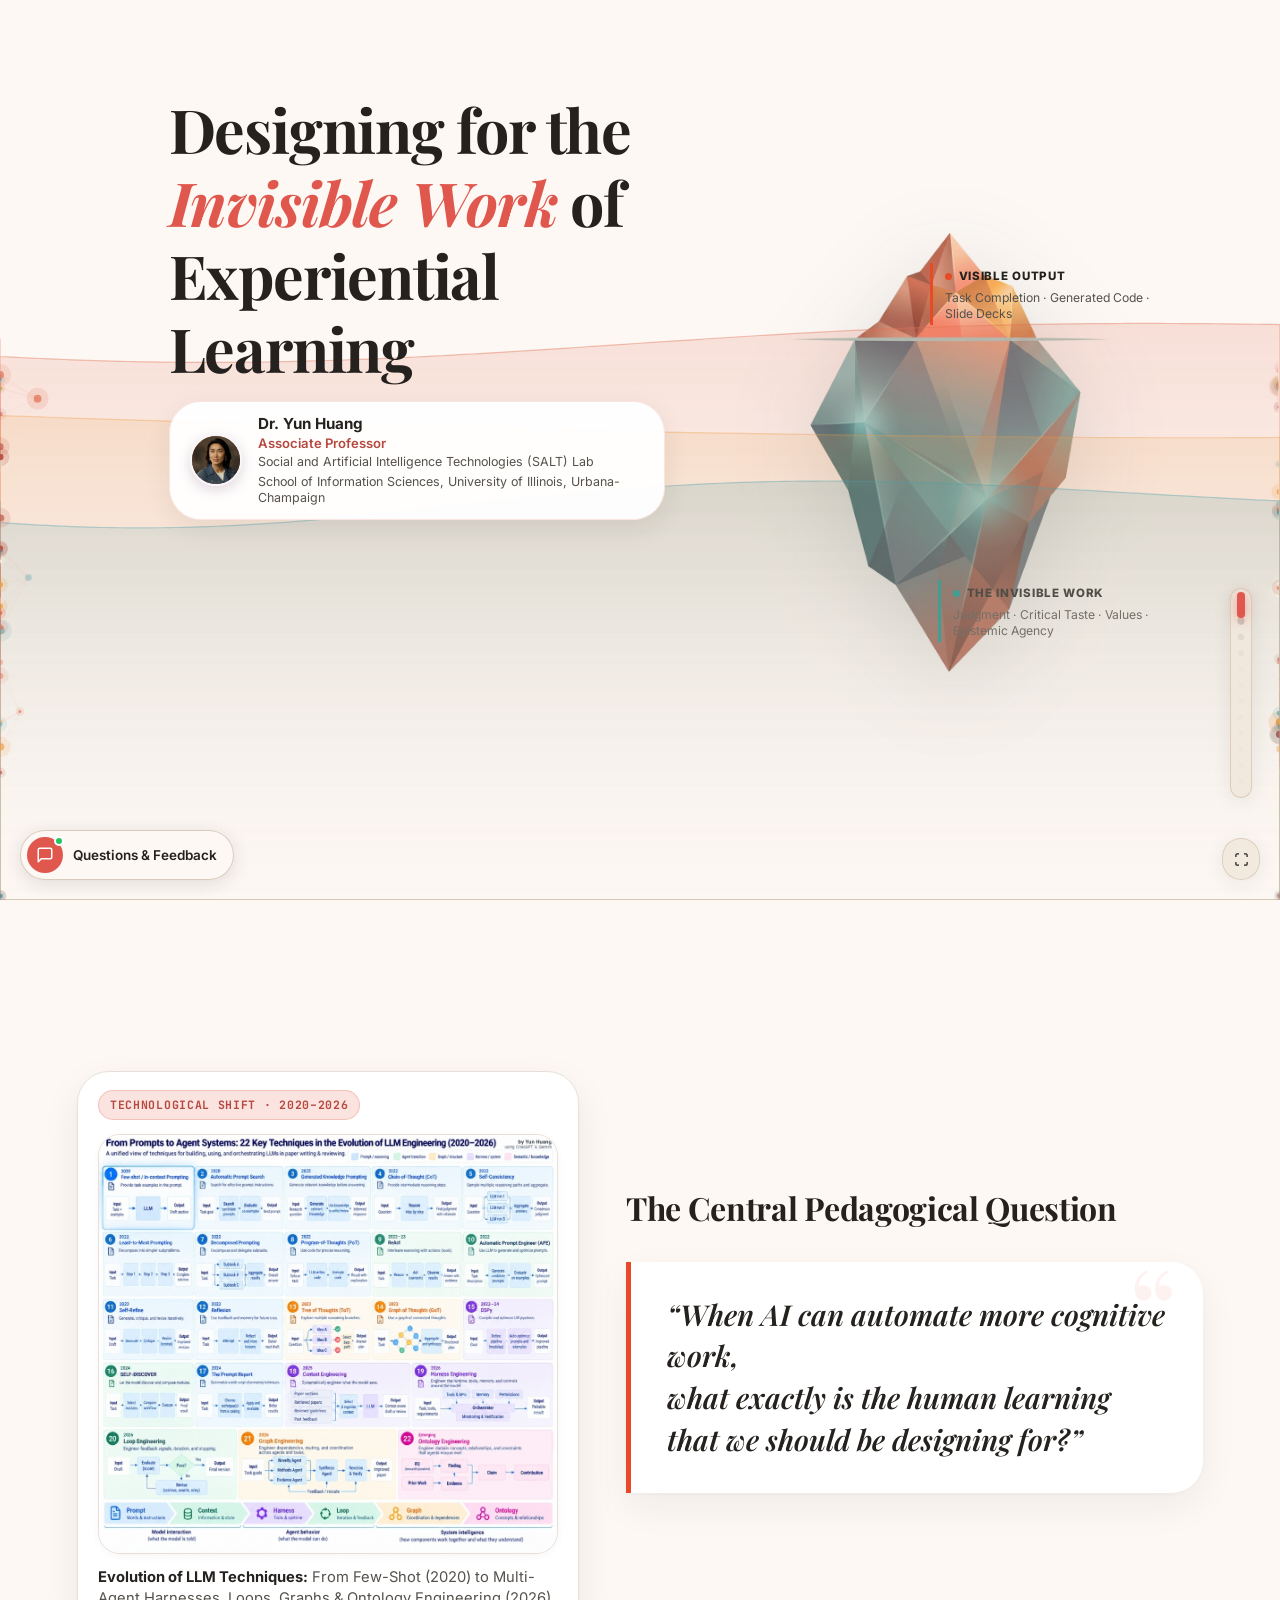
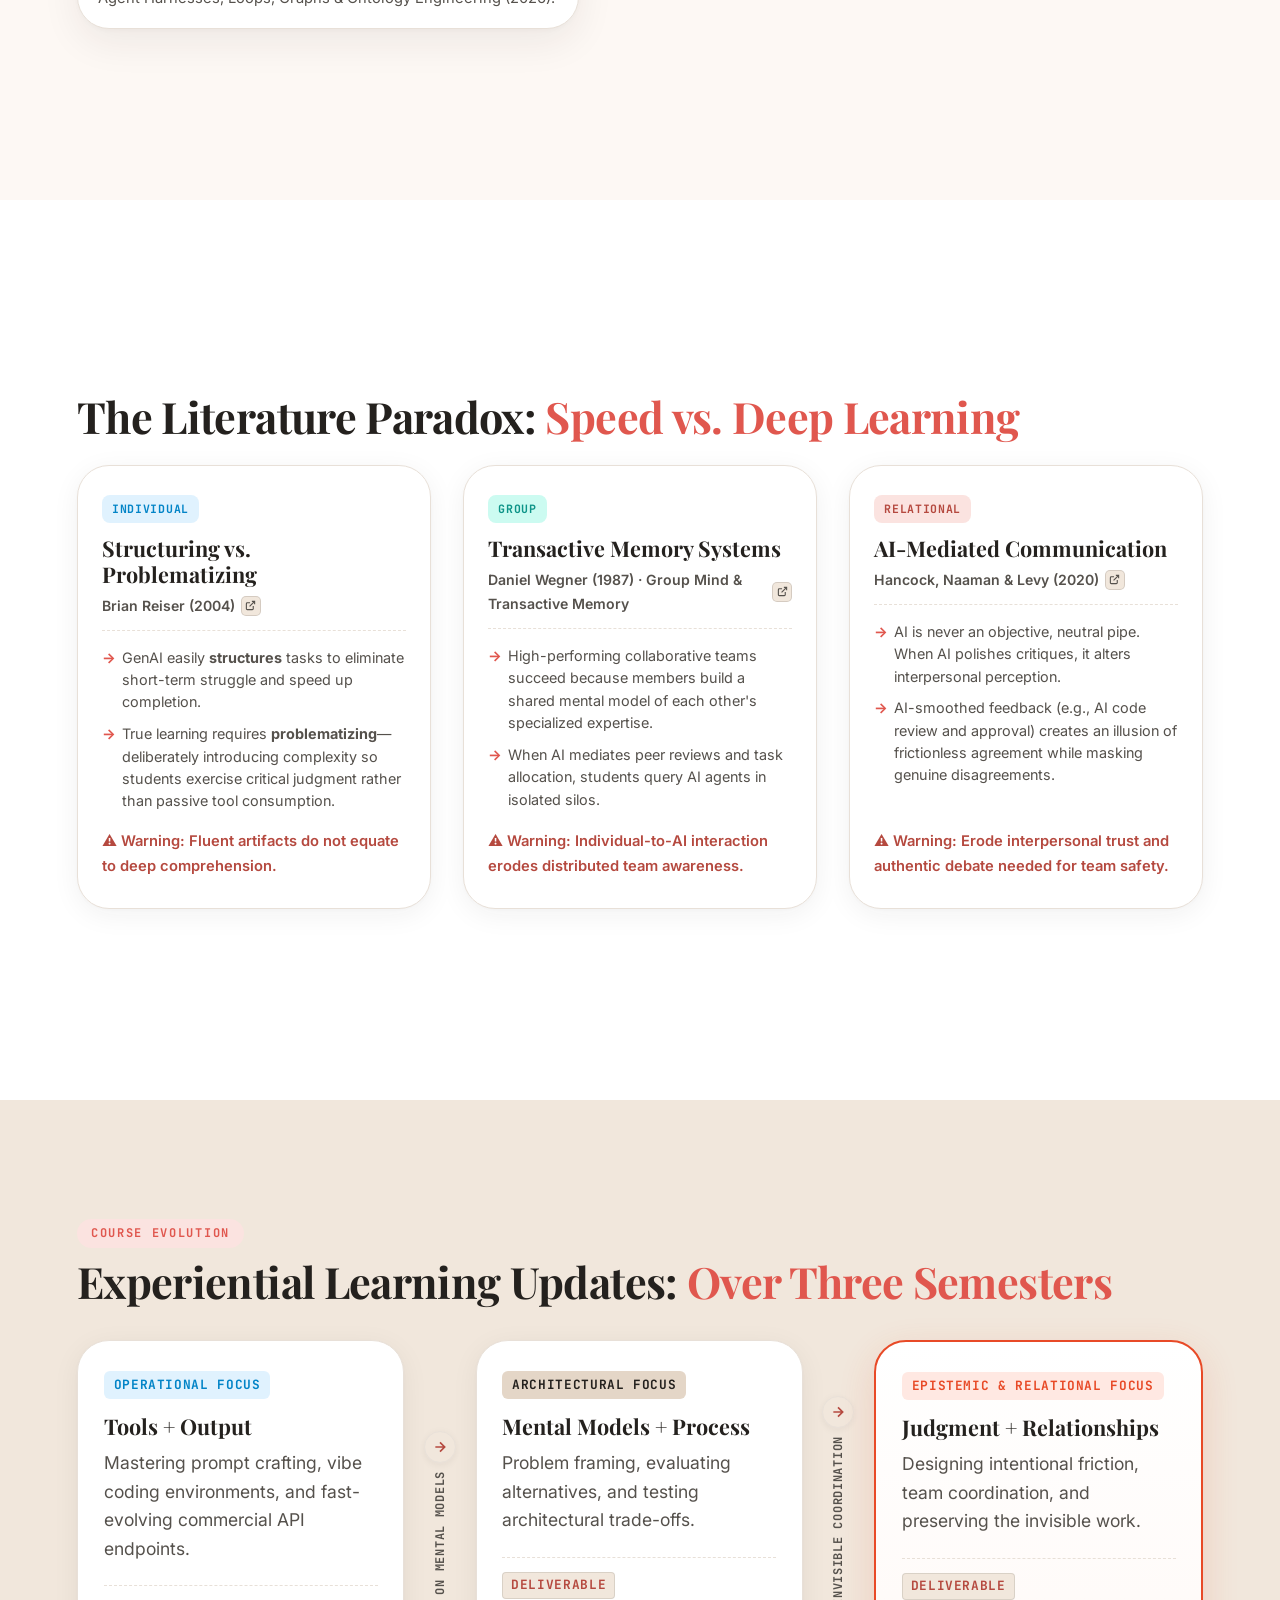
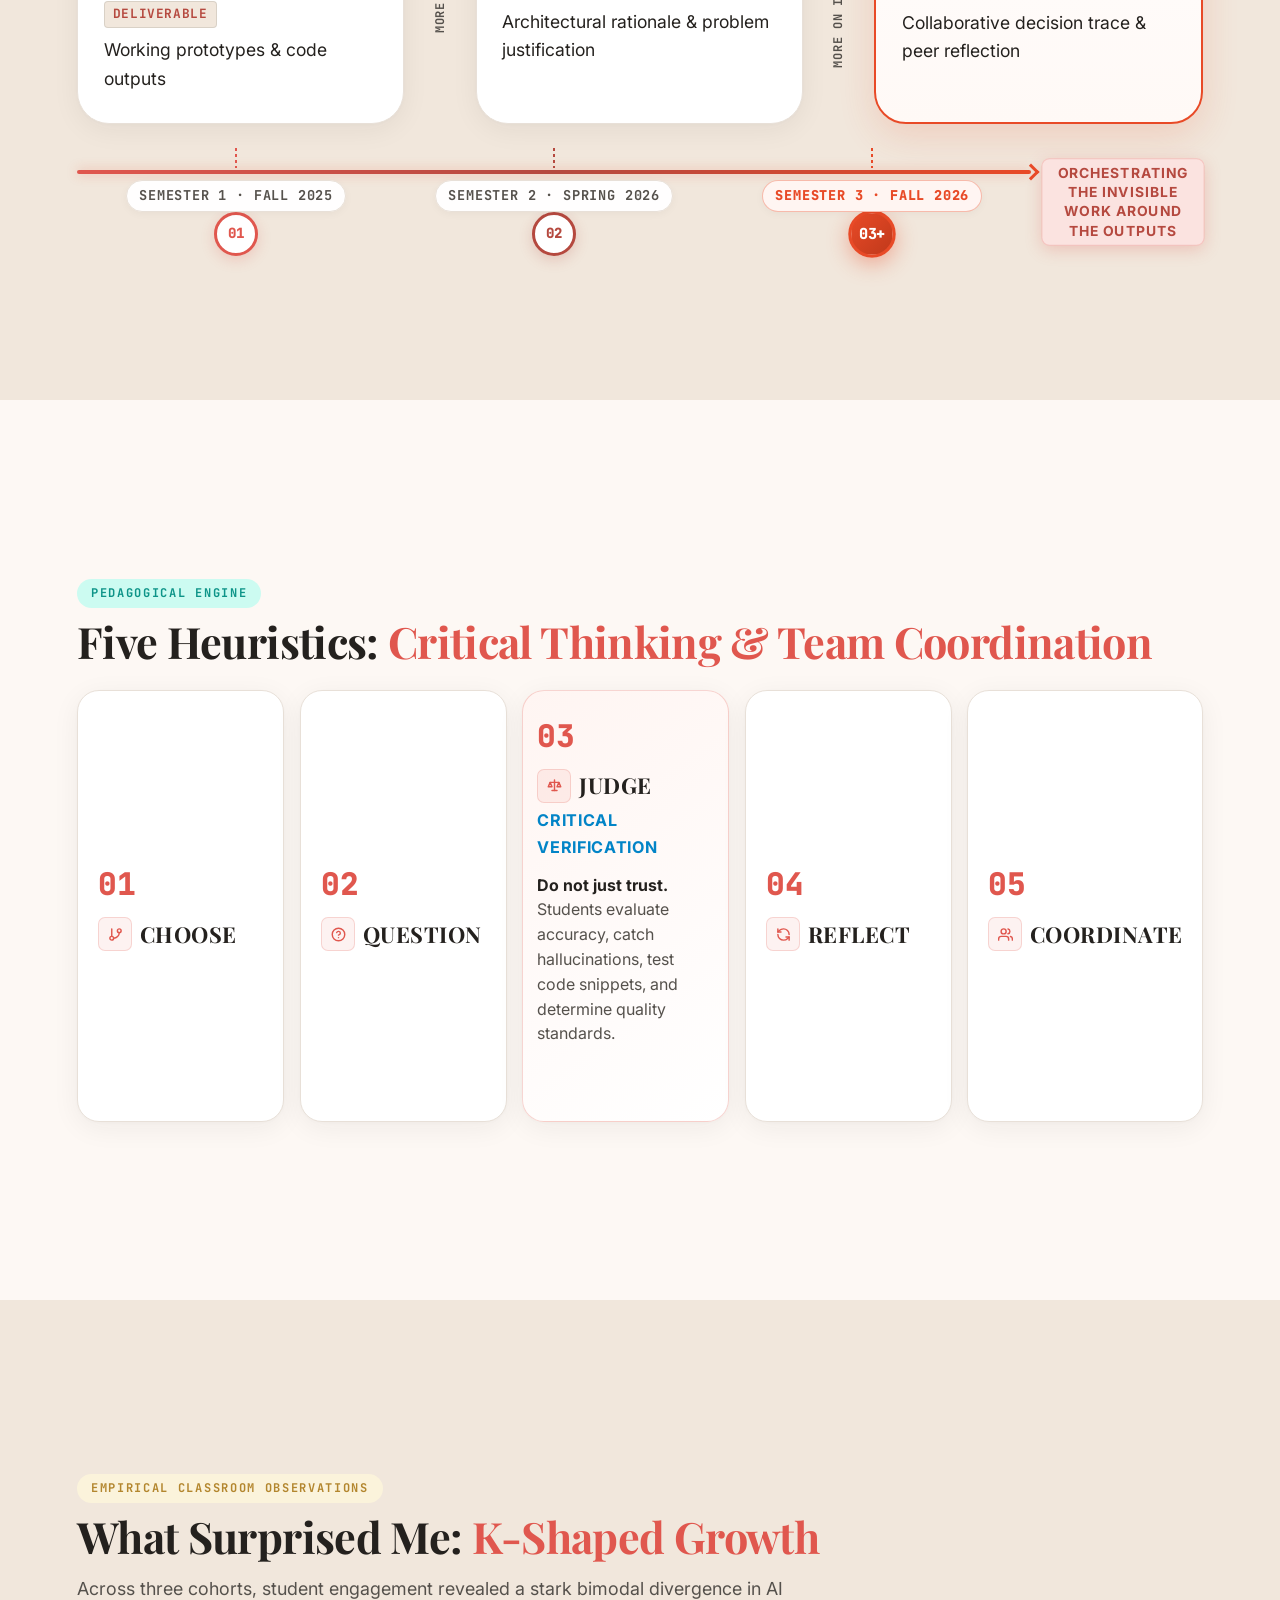
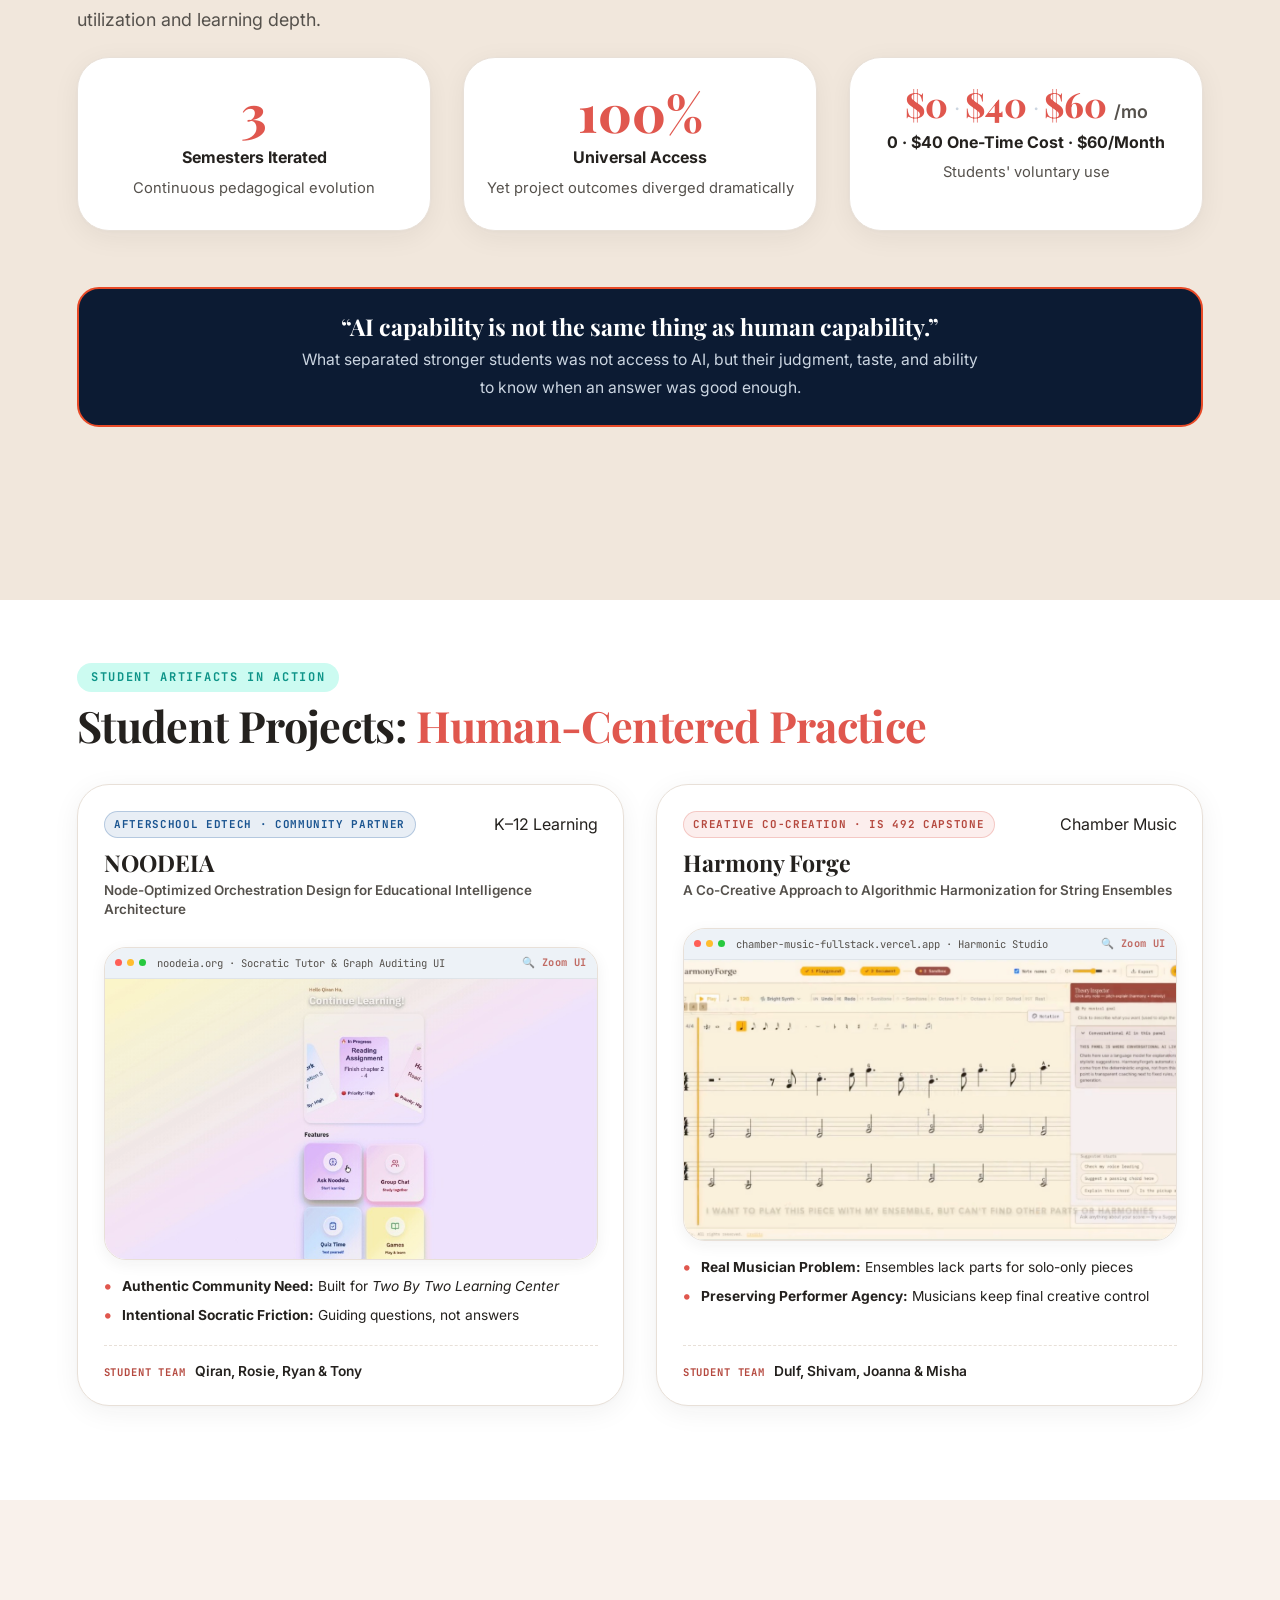
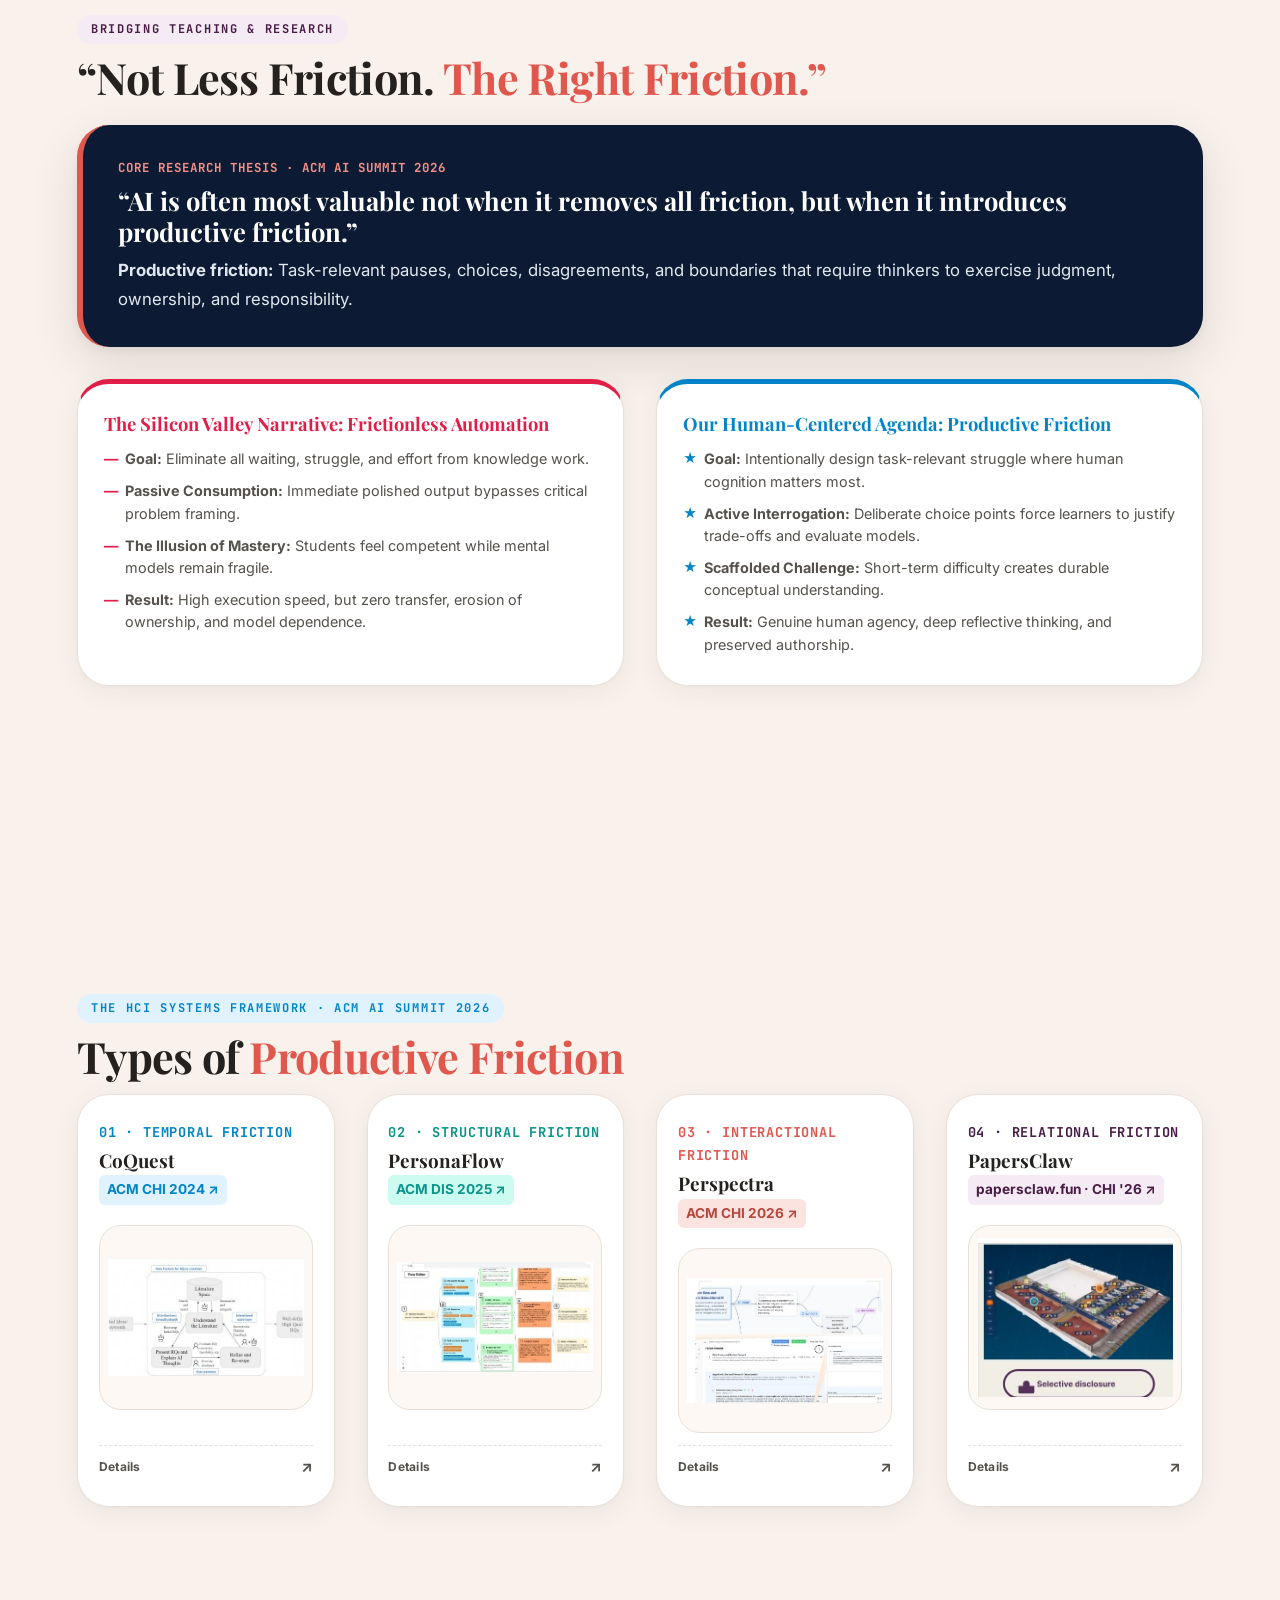
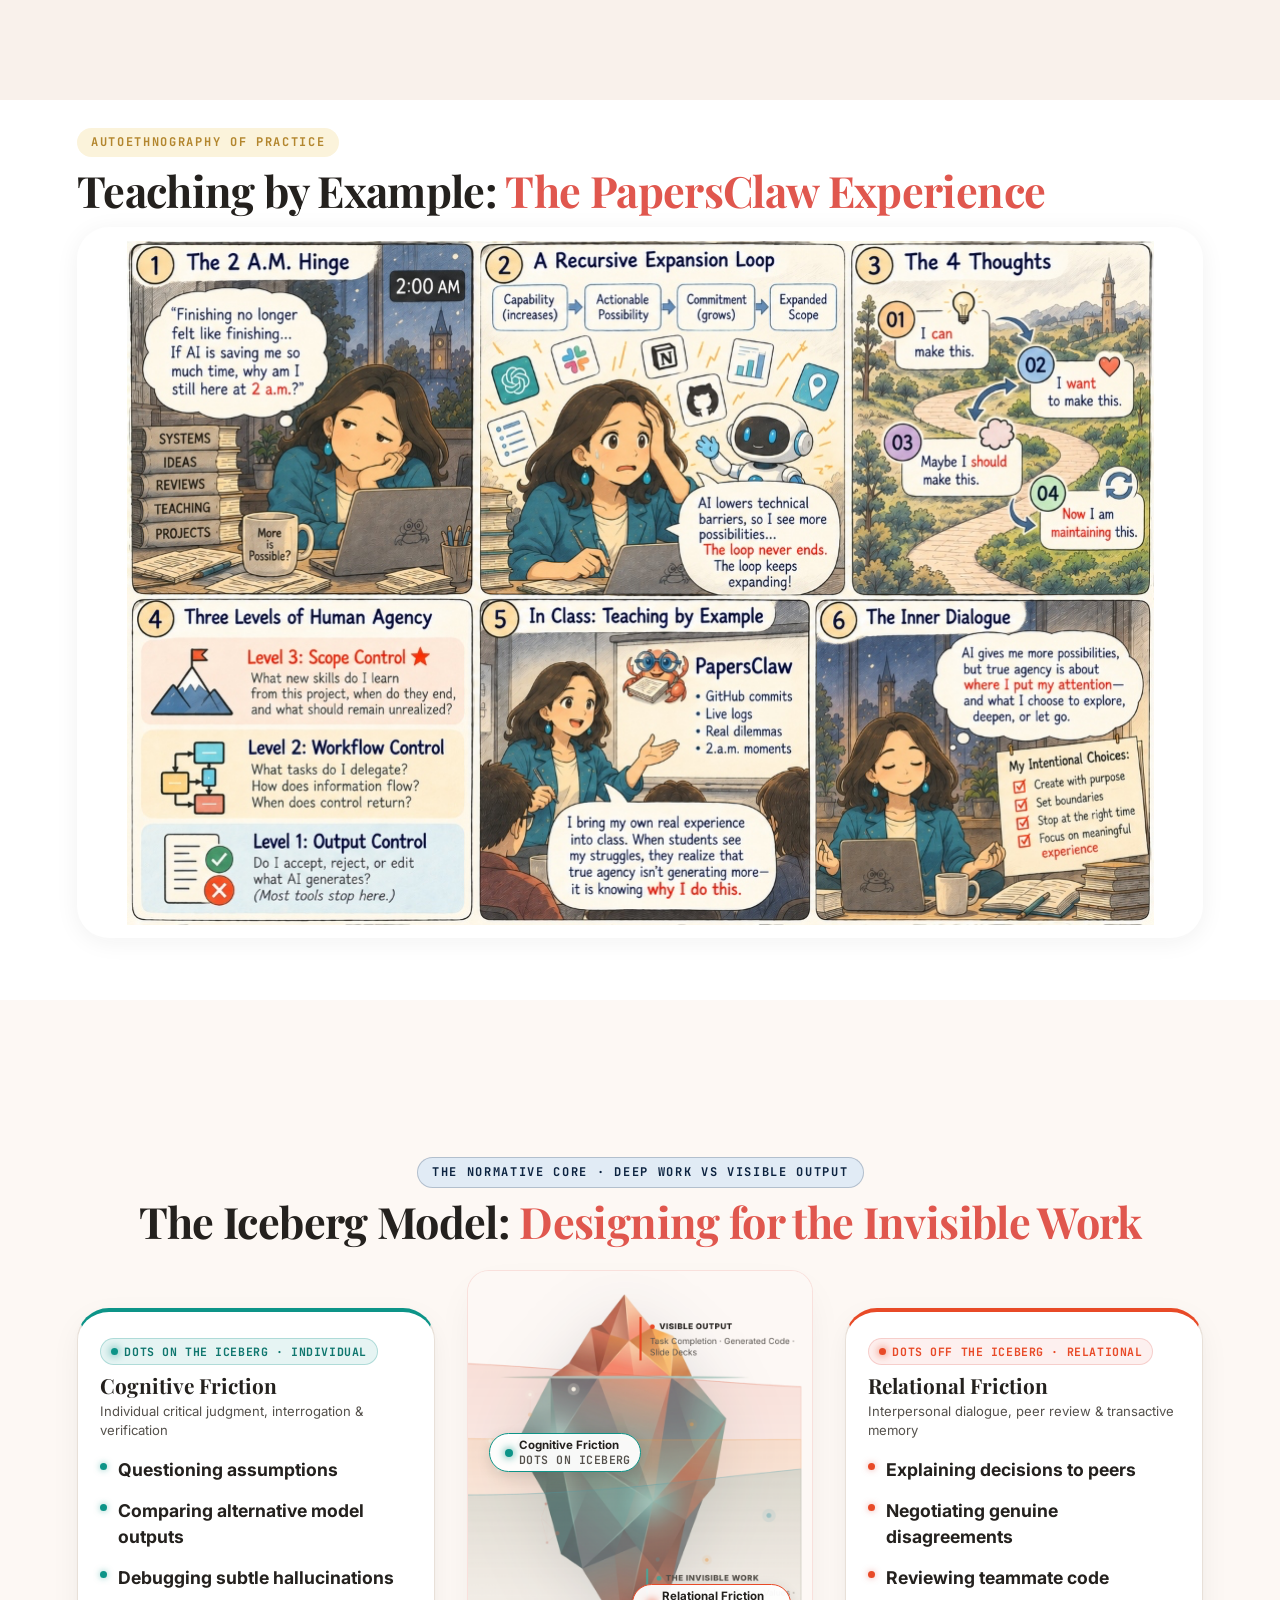
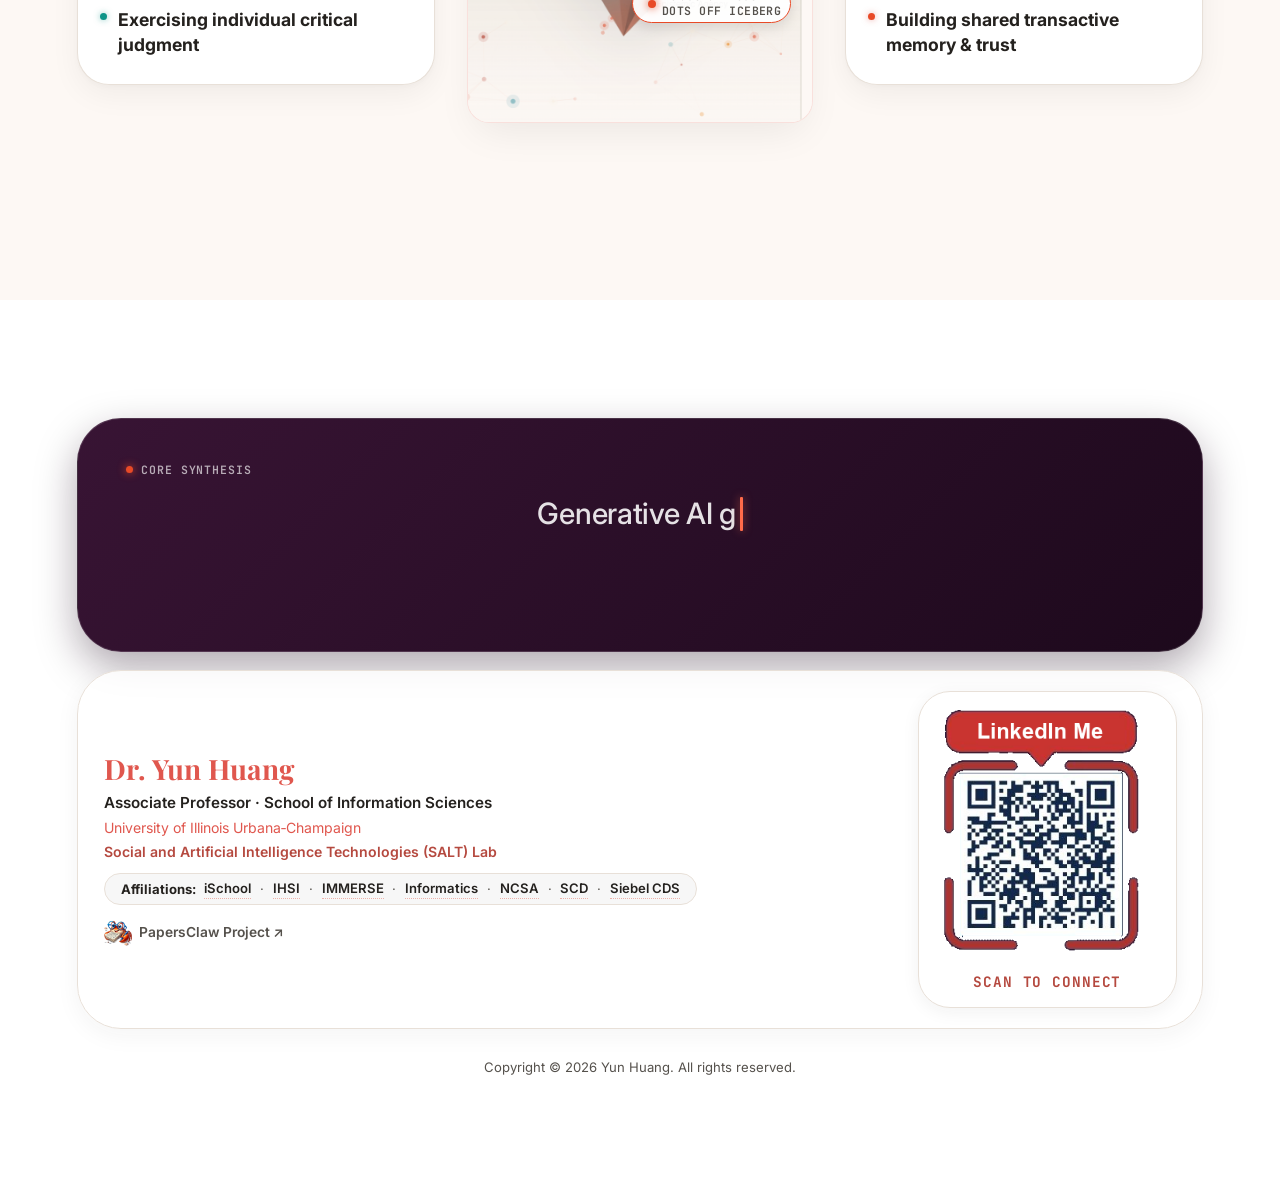
==== commit efa344f4: "Publish website release local" ====
--- a/lightening.html
+++ b/lightening.html
@@ -1 +1 @@
-<!DOCTYPE html> <html lang="en"> <head> <meta charset="UTF-8"> <meta name="viewport" content="width=device-width,initial-scale=1"> <title>Designing for the Invisible Work of Experiential Learning in the Era of AI — Dr. Yun Huang</title> <meta name="description" content="An interactive warm editorial scrollytelling presentation on embedding Human-Centered Design and Productive Friction into AI experiential learning, by Dr. Yun Huang at the Siebel Center for Design, UIUC."> <meta property="og:title" content="Designing for the Invisible Work — Dr. Yun Huang | Siebel Center for Design"> <meta property="og:type" content="article"> <link rel="icon" type="image/svg+xml" href="/assets/favicon-CUaUsV7Q.svg"> <script type="module" crossorigin src="/assets/app-CXg5jJ7I.js"></script> <link rel="stylesheet" crossorigin href="/assets/app-BGMHaXnI.css"> <link rel="stylesheet" crossorigin href="/assets/lightening-C9YJqFpk.css"> </head> <body data-edition="lightening"> <div class="progress-bar" aria-hidden="true"></div> <div class="top-hover-zone" id="topHoverZone" aria-hidden="true"></div> <header class="nav-header on-first-page" id="topNav"> <div class="nav-brand"> <div class="nav-logo" aria-hidden="true">YH</div> <div class="nav-title"> Dr. Yun Huang <span>Associate Professor · School of Information Sciences, University of Illinois, Urbana-Champaign</span> </div> </div> <div class="nav-controls"> <div class="course-badge"> <svg width="12" height="12" viewBox="0 0 24 24" fill="none" stroke="currentColor" stroke-width="2.5"> <circle cx="12" cy="12" r="10"/> <path d="M12 16v-4m0-4h.01"/> </svg> SCD Talk · Sept 2026 </div> </div> </header> <nav class="vertical-progress-dock" id="verticalProgressDock" aria-label="12-Slide Deck Progress"> <div class="dock-thumb" id="dockThumb" role="slider" aria-label="Slide Scrubber" aria-valuemin="1" aria-valuemax="12" aria-valuenow="1" tabindex="0" title="Drag up or down to scrub through slides"> <span class="thumb-tooltip" id="thumbTooltip">0:00 · The Pedagogical Pivot</span> </div> <a href="#slide-1" class="vertical-progress-pill active" data-slide="1" aria-label="Slide 1: The Pedagogical Pivot"> <span class="pill-tooltip">0:00 · The Pedagogical Pivot</span> </a> <a href="#slide-2" class="vertical-progress-pill" data-slide="2" aria-label="Slide 2: The Central Question"> <span class="pill-tooltip">0:30 · The Central Question</span> </a> <a href="#slide-3" class="vertical-progress-pill" data-slide="3" aria-label="Slide 3: Literature Paradox"> <span class="pill-tooltip">0:45 · Literature Paradox</span> </a> <a href="#slide-4" class="vertical-progress-pill" data-slide="4" aria-label="Slide 4: Three Semesters Updates"> <span class="pill-tooltip">1:15 · Three Semesters Updates</span> </a> <a href="#slide-5" class="vertical-progress-pill" data-slide="5" aria-label="Slide 5: Five Heuristics"> <span class="pill-tooltip">1:45 · Five Heuristics</span> </a> <a href="#slide-6" class="vertical-progress-pill" data-slide="6" aria-label="Slide 6: K-Shaped Growth"> <span class="pill-tooltip">2:45 · K-Shaped Growth</span> </a> <a href="#slide-7" class="vertical-progress-pill" data-slide="7" aria-label="Slide 7: Student Projects"> <span class="pill-tooltip">3:30 · Student Projects</span> </a> <a href="#slide-8" class="vertical-progress-pill" data-slide="8" aria-label="Slide 8: The Right Friction"> <span class="pill-tooltip">4:00 · The Right Friction</span> </a> <a href="#slide-9" class="vertical-progress-pill" data-slide="9" aria-label="Slide 9: 4 Types of Friction"> <span class="pill-tooltip">4:40 · 4 Types of Friction</span> </a> <a href="#slide-10" class="vertical-progress-pill" data-slide="10" aria-label="Slide 10: PapersClaw & Scope Control"> <span class="pill-tooltip">5:20 · PapersClaw & Scope Control</span> </a> <a href="#slide-11" class="vertical-progress-pill" data-slide="11" aria-label="Slide 11: The Iceberg Model"> <span class="pill-tooltip">6:10 · The Iceberg Model</span> </a> <a href="#slide-12" class="vertical-progress-pill" data-slide="12" aria-label="Slide 12: Designing for Invisible Work"> <span class="pill-tooltip">6:55 · Designing for Invisible Work</span> </a> </nav> <div class="bottom-controls" id="bottomControls" aria-label="Presenter Controls"> <button class="bottom-btn" id="btnFullscreen" aria-label="Toggle Fullscreen" title="Toggle Fullscreen (F)"> <svg width="15" height="15" viewBox="0 0 24 24" fill="none" stroke="currentColor" stroke-width="2"> <path d="M8 3H5a2 2 0 0 0-2 2v3m18 0V5a2 2 0 0 0-2-2h-3m0 18h3a2 2 0 0 0 2-2v-3M3 16v3a2 2 0 0 0 2 2h3"/> </svg> <span class="btn-tooltip">Fullscreen (F)</span> </button> </div> <section class="section section--cream hero" id="slide-1"> <canvas id="heroWaveCanvas" class="hero-wave-canvas" aria-hidden="true"></canvas> <div class="hero-inner"> <div class="hero-text"> <h1 class="hero-title"> Designing for the <em>Invisible Work</em> of Experiential Learning </h1> <p class="hero-description"> Lessons from three semesters of teaching Human-AI collaboration courses. </p> <div class="hero-speaker"> <div class="hero-speaker-avatar"> <img src="/assets/yun_huang-CgcAdXYY.jpg?v=headshot_v2" alt="Dr. Yun Huang"> </div> <div class="hero-speaker-info"> <strong>Dr. Yun Huang</strong> <span class="speaker-role">Associate Professor</span> <span class="speaker-affiliation">Social and Artificial Intelligence Technologies (SALT) Lab</span> <span class="speaker-affiliation">School of Information Sciences, University of Illinois, Urbana-Champaign</span> </div> </div> </div> <div class="hero-visual"> <div class="hero-iceberg-wrapper"> <img src="/assets/hero_iceberg-BILG-JTS.png?v=transparent" alt="Experiential Learning Iceberg Model" class="hero-iceberg-img"> <div class="hero-iceberg-tag hero-iceberg-tag--above"> <div class="tag-title"><span class="dot"></span> Visible Output</div> <span class="tag-sub">Task Completion · Generated Code · Slide Decks</span> </div> <div class="hero-iceberg-tag hero-iceberg-tag--below"> <div class="tag-title"><span class="dot dot--teal"></span> The Invisible Work</div> <span class="tag-sub">Judgment · Critical Taste · Values · Epistemic Agency</span> </div> </div> </div> </div> </section> <section class="section section--cream central-question-page" id="slide-2" style="background:var(--cream)!important"> <div class="section-inner"> <div class="question-page-grid"> <div class="question-page-media reveal-left"> <div class="infographic-preview-card" data-popup-target="modal-prompt-evolution" role="button" tabindex="0" title="Click to view full high-res infographic"> <div class="infographic-badge-bar"> <span class="infographic-pill">Technological Shift · 2020–2026</span> </div> <div class="infographic-image-frame"> <img src="/assets/prompt_evolution-LneA-CwV.jpg?v=22tech" alt="From Prompts to Agent Systems: 22 Key Techniques in the Evolution of LLM Engineering (2020-2026)"> </div> <div class="infographic-caption-bar"> <strong>Evolution of LLM Techniques:</strong> From Few-Shot (2020) to Multi-Agent Harnesses, Loops, Graphs & Ontology Engineering (2026). </div> </div> </div> <div class="question-page-content reveal-right"> <h2 class="question-page-heading">The Central Pedagogical Question</h2> <div class="hero-question-display"> <blockquote class="hero-question-quote"> “When AI can automate more cognitive work,<br> what exactly is the human learning that we should be designing for?” </blockquote> </div> </div> </div> </div> </section> <section class="section section--white" id="slide-3"> <div class="section-inner"> <div class="section-header reveal"> <h2>The Literature Paradox: <span class="accent">Speed vs. Deep Learning</span></h2> </div> <div class="theory-trio reveal stagger"> <div class="theory-card" style="--i:0"> <span class="theory-badge badge-sky">Individual</span> <h3> <a href="https://doi.org/10.1207/s15327809jls1303_2" target="_blank" rel="noopener" class="paper-link" title="Read Brian Reiser (2004) Original Paper"> Structuring vs. Problematizing </a> </h3> <div class="theory-author"> <a href="https://doi.org/10.1207/s15327809jls1303_2" target="_blank" rel="noopener" class="author-citation-link" title="Brian Reiser (2004) Journal of the Learning Sciences"> Brian Reiser (2004) <span class="citation-icon-btn" aria-label="Open paper"><svg width="11" height="11" viewBox="0 0 24 24" fill="none" stroke="currentColor" stroke-width="2.4"> <path d="M18 13v6a2 2 0 0 1-2 2H5a2 2 0 0 1-2-2V8a2 2 0 0 1 2-2h6"/> <polyline points="15 3 21 3 21 9"/> <line x1="10" y1="14" x2="21" y2="3"/> </svg></span> </a> </div> <ul class="theory-bullets"> <li>GenAI easily <strong>structures</strong> tasks to eliminate short-term struggle and speed up completion. </li> <li>True learning requires <strong>problematizing</strong>—deliberately introducing complexity so students exercise critical judgment rather than passive tool consumption.</li> </ul> <div class="theory-warning">⚠️ Warning: Fluent artifacts do not equate to deep comprehension.</div> </div> <div class="theory-card" style="--i:1"> <span class="theory-badge badge-teal">Group</span> <h3> <a href="https://doi.org/10.1007/978-1-4612-4634-3_9" target="_blank" rel="noopener" class="paper-link" title="Read Daniel Wegner (1987) Original Paper"> Transactive Memory Systems </a> </h3> <div class="theory-author"> <a href="https://doi.org/10.1007/978-1-4612-4634-3_9" target="_blank" rel="noopener" class="author-citation-link" title="Daniel Wegner (1987) Transactive Memory in Theories of Group Behavior"> Daniel Wegner (1987) · Group Mind &amp; Transactive Memory <span class="citation-icon-btn" aria-label="Open paper"><svg width="11" height="11" viewBox="0 0 24 24" fill="none" stroke="currentColor" stroke-width="2.4"> <path d="M18 13v6a2 2 0 0 1-2 2H5a2 2 0 0 1-2-2V8a2 2 0 0 1 2-2h6"/> <polyline points="15 3 21 3 21 9"/> <line x1="10" y1="14" x2="21" y2="3"/> </svg></span> </a> </div> <ul class="theory-bullets"> <li>High-performing collaborative teams succeed because members build a shared mental model of each other's specialized expertise.</li> <li>When AI mediates peer reviews and task allocation, students query AI agents in isolated silos.</li> </ul> <div class="theory-warning">⚠️ Warning: Individual-to-AI interaction erodes distributed team awareness.</div> </div> <div class="theory-card" style="--i:2"> <span class="theory-badge badge-orange">Relational</span> <h3> <a href="https://doi.org/10.1093/jcmc/zmz022" target="_blank" rel="noopener" class="paper-link" title="Read Hancock et al. (2020) Original Paper"> AI-Mediated Communication </a> </h3> <div class="theory-author"> <a href="https://doi.org/10.1093/jcmc/zmz022" target="_blank" rel="noopener" class="author-citation-link" title="Hancock, Naaman &amp; Levy (2020) Journal of Computer-Mediated Communication"> Hancock, Naaman &amp; Levy (2020) <span class="citation-icon-btn" aria-label="Open paper"><svg width="11" height="11" viewBox="0 0 24 24" fill="none" stroke="currentColor" stroke-width="2.4"> <path d="M18 13v6a2 2 0 0 1-2 2H5a2 2 0 0 1-2-2V8a2 2 0 0 1 2-2h6"/> <polyline points="15 3 21 3 21 9"/> <line x1="10" y1="14" x2="21" y2="3"/> </svg></span> </a> </div> <ul class="theory-bullets"> <li>AI is never an objective, neutral pipe. When AI polishes critiques, it alters interpersonal perception. </li> <li>AI-smoothed feedback (e.g., AI code review and approval) creates an illusion of frictionless agreement while masking genuine disagreements. </li> </ul> <div class="theory-warning">⚠️ Warning: Erode interpersonal trust and authentic debate needed for team safety. </div> </div> </div> </div> </section> <section class="section section--sand" id="slide-4"> <div class="section-inner"> <div class="section-header reveal"> <div class="section-label section-label--coral">Course Evolution</div> <h2>Experiential Learning Updates: <span class="accent">Over Three Semesters</span></h2> </div> <div class="goals-timeline timeline-unfold-container reveal" id="goalsTimeline"> <div class="timeline-cards-row"> <div class="timeline-card" style="--i:0"> <div class="timeline-card-header"> <span class="timeline-level-badge level-operational">Operational Focus</span> </div> <h4>Tools + Output</h4> <p>Mastering prompt crafting, vibe coding environments, and fast-evolving commercial API endpoints.</p> <div class="evolution-card-meta"> <span class="meta-tag">Deliverable</span> Working prototypes &amp; code outputs </div> </div> <div class="timeline-flow-connector" aria-hidden="true"> <div class="flow-circle"> <svg width="16" height="16" viewBox="0 0 24 24" fill="none" stroke="currentColor" stroke-width="2.5"> <path d="M5 12h14M12 5l7 7-7 7"/> </svg> </div> <span class="flow-text">More on Mental Models</span> </div> <div class="timeline-card" style="--i:1"> <div class="timeline-card-header"> <span class="timeline-level-badge level-architectural">Architectural Focus</span> </div> <h4>Mental Models + Process</h4> <p>Problem framing, evaluating alternatives, and testing architectural trade-offs.</p> <div class="evolution-card-meta"> <span class="meta-tag">Deliverable</span> Architectural rationale &amp; problem justification </div> </div> <div class="timeline-flow-connector" aria-hidden="true"> <div class="flow-circle"> <svg width="16" height="16" viewBox="0 0 24 24" fill="none" stroke="currentColor" stroke-width="2.5"> <path d="M5 12h14M12 5l7 7-7 7"/> </svg> </div> <span class="flow-text">More on Invisible Coordination</span> </div> <div class="timeline-card timeline-card--culmination" style="--i:2"> <div class="timeline-card-header"> <span class="timeline-level-badge level-relational">Epistemic &amp; Relational Focus</span> </div> <h4>Judgment + Relationships</h4> <p>Designing intentional friction, team coordination, and preserving the invisible work.</p> <div class="evolution-card-meta"> <span class="meta-tag">Deliverable</span> Collaborative decision trace &amp; peer reflection </div> </div> </div> <div class="timeline-track-header"> <div class="timeline-track-with-labels"> <span class="timeline-edge-label timeline-edge-label--start">Evaluating Outputs</span> <div class="timeline-track-inner"> <div class="timeline-milestones"> <div class="timeline-milestone milestone-1"> <div class="milestone-dot"><span class="dot-num">01</span></div> <div class="milestone-time">Semester 1 · Fall 2025</div> <div class="milestone-stem"></div> </div> <div class="timeline-milestone milestone-2"> <div class="milestone-dot"><span class="dot-num">02</span></div> <div class="milestone-time">Semester 2 · Spring 2026</div> <div class="milestone-stem"></div> </div> <div class="timeline-milestone milestone-3"> <div class="milestone-dot"><span class="dot-num">03+</span></div> <div class="milestone-time">Semester 3 · Fall 2026</div> <div class="milestone-stem"></div> </div> </div> <div class="timeline-track-line" aria-hidden="true"> <div class="timeline-track-fill"></div> <div class="timeline-track-arrow"></div> </div> </div> <span class="timeline-edge-label timeline-edge-label--end">Orchestrating the invisible work around the outputs</span> </div> </div> </div> </div> </section> <section class="section section--cream" id="slide-5"> <div class="section-inner"> <div class="section-header reveal"> <div class="section-label section-label--teal">Pedagogical Engine</div> <h2>Five Heuristics: <span class="accent">Critical Thinking & Team Coordination</span></h2> <p class="section-desc"> Instead of focusing on tool mastery, the curriculum is structured around decision-making, verification, and collaboration. </p> </div> <div class="pipeline-track reveal"> <div class="pipeline-step auto-flipped" style="--i:0"> <div class="pipeline-card-inner"> <div class="pipeline-card-front"> <div class="pipeline-number">01</div> <h4> <span class="step-logo" aria-hidden="true"> <svg width="15" height="15" viewBox="0 0 24 24" fill="none" stroke="currentColor" stroke-width="2.3" stroke-linecap="round" stroke-linejoin="round"> <path d="M6 3v12"></path> <circle cx="18" cy="6" r="3"></circle> <circle cx="6" cy="18" r="3"></circle> <path d="M18 9a9 9 0 0 1-9 9"></path> </svg> </span> CHOOSE </h4> </div> <div class="pipeline-card-back"> <div class="pipeline-number">01</div> <h4> <span class="step-logo" aria-hidden="true"> <svg width="15" height="15" viewBox="0 0 24 24" fill="none" stroke="currentColor" stroke-width="2.3" stroke-linecap="round" stroke-linejoin="round"> <path d="M6 3v12"></path> <circle cx="18" cy="6" r="3"></circle> <circle cx="6" cy="18" r="3"></circle> <path d="M18 9a9 9 0 0 1-9 9"></path> </svg> </span> CHOOSE </h4> <div class="step-subtitle">Decision Making</div> <p><strong class="step-dont">Do not just produce.</strong> Students analyze task complexity, API costs, context windows, and latency to justify tool selection.</p> </div> </div> </div> <div class="pipeline-step" style="--i:1"> <div class="pipeline-card-inner"> <div class="pipeline-card-front"> <div class="pipeline-number">02</div> <h4> <span class="step-logo" aria-hidden="true"> <svg width="15" height="15" viewBox="0 0 24 24" fill="none" stroke="currentColor" stroke-width="2.3" stroke-linecap="round" stroke-linejoin="round"> <circle cx="12" cy="12" r="10"></circle> <path d="M9.09 9a3 3 0 0 1 5.83 1c0 2-3 3-3 3"></path> <line x1="12" y1="17" x2="12.01" y2="17"></line> </svg> </span> QUESTION </h4> </div> <div class="pipeline-card-back"> <div class="pipeline-number">02</div> <h4> <span class="step-logo" aria-hidden="true"> <svg width="15" height="15" viewBox="0 0 24 24" fill="none" stroke="currentColor" stroke-width="2.3" stroke-linecap="round" stroke-linejoin="round"> <circle cx="12" cy="12" r="10"></circle> <path d="M9.09 9a3 3 0 0 1 5.83 1c0 2-3 3-3 3"></path> <line x1="12" y1="17" x2="12.01" y2="17"></line> </svg> </span> QUESTION </h4> <div class="step-subtitle">Problem Framing</div> <p><strong class="step-dont">Do not just accept.</strong> Students formulate hypothesis-driven inquiries, test edge cases, and interrogate underlying model assumptions.</p> </div> </div> </div> <div class="pipeline-step" style="--i:2"> <div class="pipeline-card-inner"> <div class="pipeline-card-front"> <div class="pipeline-number">03</div> <h4> <span class="step-logo" aria-hidden="true"> <svg width="15" height="15" viewBox="0 0 24 24" fill="none" stroke="currentColor" stroke-width="2.3" stroke-linecap="round" stroke-linejoin="round"> <path d="M12 3v17"></path> <path d="M5 7h14"></path> <path d="M5 7l-3 7h6l-3-7z"></path> <path d="M19 7l-3 7h6l-3-7z"></path> <path d="M8 20h8"></path> </svg> </span> JUDGE </h4> </div> <div class="pipeline-card-back"> <div class="pipeline-number">03</div> <h4> <span class="step-logo" aria-hidden="true"> <svg width="15" height="15" viewBox="0 0 24 24" fill="none" stroke="currentColor" stroke-width="2.3" stroke-linecap="round" stroke-linejoin="round"> <path d="M12 3v17"></path> <path d="M5 7h14"></path> <path d="M5 7l-3 7h6l-3-7z"></path> <path d="M19 7l-3 7h6l-3-7z"></path> <path d="M8 20h8"></path> </svg> </span> JUDGE </h4> <div class="step-subtitle">Critical Verification</div> <p><strong class="step-dont">Do not just trust.</strong> Students evaluate accuracy, catch hallucinations, test code snippets, and determine quality standards.</p> </div> </div> </div> <div class="pipeline-step" style="--i:3"> <div class="pipeline-card-inner"> <div class="pipeline-card-front"> <div class="pipeline-number">04</div> <h4> <span class="step-logo" aria-hidden="true"> <svg width="15" height="15" viewBox="0 0 24 24" fill="none" stroke="currentColor" stroke-width="2.3" stroke-linecap="round" stroke-linejoin="round"> <path d="M21 12a9 9 0 0 0-9-9 9.75 9.75 0 0 0-6.74 2.74L3 8"></path> <polyline points="3 3 3 8 8 8"></polyline> <path d="M3 12a9 9 0 0 0 9 9 9.75 9.75 0 0 0 6.74-2.74L21 16"></path> <polyline points="16 16 21 16 21 21"></polyline> </svg> </span> REFLECT </h4> </div> <div class="pipeline-card-back"> <div class="pipeline-number">04</div> <h4> <span class="step-logo" aria-hidden="true"> <svg width="15" height="15" viewBox="0 0 24 24" fill="none" stroke="currentColor" stroke-width="2.3" stroke-linecap="round" stroke-linejoin="round"> <path d="M21 12a9 9 0 0 0-9-9 9.75 9.75 0 0 0-6.74 2.74L3 8"></path> <polyline points="3 3 3 8 8 8"></polyline> <path d="M3 12a9 9 0 0 0 9 9 9.75 9.75 0 0 0 6.74-2.74L21 16"></path> <polyline points="16 16 21 16 21 21"></polyline> </svg> </span> REFLECT </h4> <div class="step-subtitle">Durable Synthesis</div> <p><strong class="step-dont">Do not just automate.</strong> Students articulate why specific paths were chosen, document rejected alternatives, and distill portable models.</p> </div> </div> </div> <div class="pipeline-step" style="--i:4"> <div class="pipeline-card-inner"> <div class="pipeline-card-front"> <div class="pipeline-number">05</div> <h4> <span class="step-logo" aria-hidden="true"> <svg width="15" height="15" viewBox="0 0 24 24" fill="none" stroke="currentColor" stroke-width="2.3" stroke-linecap="round" stroke-linejoin="round"> <path d="M17 21v-2a4 4 0 0 0-4-4H5a4 4 0 0 0-4 4v2"></path> <circle cx="9" cy="7" r="4"></circle> <path d="M23 21v-2a4 4 0 0 0-3-3.87"></path> <path d="M16 3.13a4 4 0 0 1 0 7.75"></path> </svg> </span> COORDINATE </h4> </div> <div class="pipeline-card-back"> <div class="pipeline-number">05</div> <h4> <span class="step-logo" aria-hidden="true"> <svg width="15" height="15" viewBox="0 0 24 24" fill="none" stroke="currentColor" stroke-width="2.3" stroke-linecap="round" stroke-linejoin="round"> <path d="M17 21v-2a4 4 0 0 0-4-4H5a4 4 0 0 0-4 4v2"></path> <circle cx="9" cy="7" r="4"></circle> <path d="M23 21v-2a4 4 0 0 0-3-3.87"></path> <path d="M16 3.13a4 4 0 0 1 0 7.75"></path> </svg> </span> COORDINATE </h4> <div class="step-subtitle">Human Teamwork</div> <p><strong class="step-dont">Do not just work individually.</strong> Students divide system architectures across peers, conduct peer reviews, and establish shared team memory.</p> </div> </div> </div> </div> </div> </section> <section class="section section--sand" id="slide-6"> <div class="section-inner"> <div class="section-header reveal"> <div class="section-label section-label--gold">Empirical Classroom Observations</div> <h2>What Surprised Me: <span class="accent">K-Shaped Growth</span></h2> <p class="section-desc"> Across three cohorts, student engagement revealed a stark bimodal divergence in AI utilization and learning depth. </p> </div> <div class="metrics reveal stagger"> <div class="metric" style="--i:0"> <div class="metric-value" data-count="3">0</div> <div class="metric-label">Semesters Iterated</div> <div class="metric-sub">Continuous pedagogical evolution</div> </div> <div class="metric" style="--i:1"> <div class="metric-value" data-count="100" data-suffix="%">0%</div> <div class="metric-label">Universal Access</div> <div class="metric-sub">Yet project outcomes diverged dramatically</div> </div> <div class="metric" style="--i:2"> <div class="metric-value metric-value--tiered"> <span class="m-val">$0</span> <span class="m-sep">·</span> <span class="m-val" data-prefix="$" data-count="40">$0</span> <span class="m-sep">·</span> <span class="m-val" data-prefix="$" data-count="60">$0</span><span class="m-unit">/mo</span> </div> <div class="metric-label">0 · $40 One-Time Cost · $60/Month</div> <div class="metric-sub">Students' voluntary use</div> </div> </div> <div class="central-quote-banner reveal"> <h3>“AI capability is not the same thing as human capability.”</h3> <p>What separated stronger students was not access to AI, but their judgment, taste, and ability to know when an answer was good enough.</p> </div> </div> </section> <section class="section section--white" id="slide-7"> <div class="section-inner"> <div class="section-header reveal"> <div class="section-label section-label--teal">Student Artifacts in Action</div> <h2>Student Projects: <span class="accent">Human-Centered Practice</span></h2> </div> <div class="sample-projects-grid reveal"> <div class="project-showcase-card"> <div class="project-card-header"> <div class="project-top-meta"> <span class="project-badge badge-edtech">Afterschool EdTech · Community Partner</span> <span class="meta-tag">K–12 Learning</span> </div> <h3>NOODEIA</h3> <div class="project-full-title"> Node-Optimized Orchestration Design for Educational Intelligence Architecture </div> </div> <div class="project-thumb-frame" data-popup-target="modal-project-noodeia" role="button" tabindex="0" title="Click to view full NOODEIA system interface"> <div class="project-thumb-browser-bar"> <span class="browser-dot dot-red"></span> <span class="browser-dot dot-yellow"></span> <span class="browser-dot dot-green"></span> <span class="browser-address">noodeia.org · Socratic Tutor &amp; Graph Auditing UI</span> <span class="project-thumb-zoom">🔍 Zoom UI</span> </div> <div class="project-thumb-img-wrap"> <img src="/assets/noodeia-DO3NQMH8.jpg" alt="NOODEIA Socratic Tutor Application Interface" class="project-thumb-img"> </div> </div> <ul class="project-highlights"> <li> <strong>Authentic Community Need:</strong> Built for <em>Two By Two Learning Center</em> </li> <li> <strong>Intentional Socratic Friction:</strong> Guiding questions, not answers </li> </ul> <p class="project-team"><span class="project-team-label">Student Team</span> Qiran, Rosie, Ryan &amp; Tony</p> </div> <div class="project-showcase-card"> <div class="project-card-header"> <div class="project-top-meta"> <span class="project-badge badge-music">Creative Co-Creation · IS 492 Capstone</span> <span class="meta-tag">Chamber Music</span> </div> <h3>Harmony Forge</h3> <div class="project-full-title"> A Co-Creative Approach to Algorithmic Harmonization for String Ensembles </div> </div> <div class="project-thumb-frame" data-popup-target="modal-project-harmony" role="button" tabindex="0" title="Click to view full Harmony Forge studio interface"> <div class="project-thumb-browser-bar"> <span class="browser-dot dot-red"></span> <span class="browser-dot dot-yellow"></span> <span class="browser-dot dot-green"></span> <span class="browser-address">chamber-music-fullstack.vercel.app · Harmonic Studio</span> <span class="project-thumb-zoom">🔍 Zoom UI</span> </div> <div class="project-thumb-img-wrap"> <img src="/assets/musicforge-y1u044Sp.jpg" alt="Harmony Forge Harmonic Studio Application Interface" class="project-thumb-img"> </div> </div> <ul class="project-highlights"> <li> <strong>Real Musician Problem:</strong> Ensembles lack parts for solo-only pieces </li> <li> <strong>Preserving Performer Agency:</strong> Musicians keep final creative control </li> </ul> <p class="project-team"><span class="project-team-label">Student Team</span> Dulf, Shivam, Joanna &amp; Misha</p> </div> </div> </div> </section> <section class="section section--sand-warm" id="slide-8"> <div class="section-inner"> <div class="section-header reveal"> <div class="section-label section-label--plum">Bridging Teaching & Research</div> <h2>“Not Less Friction. <span class="accent">The Right Friction.”</span></h2> </div> <div class="thesis-box reveal"> <div class="thesis-tag">Core Research Thesis · ACM AI Summit 2026</div> <h3>“AI is often most valuable not when it removes all friction, but when it introduces productive friction.” </h3> <p> <strong>Productive friction:</strong> Task-relevant pauses, choices, disagreements, and boundaries that require thinkers to exercise judgment, ownership, and responsibility. </p> </div> <div class="friction-compare-grid reveal stagger"> <div class="compare-card compare-card--sv" style="--i:0"> <h4>The Silicon Valley Narrative: Frictionless Automation</h4> <ul> <li><strong>Goal:</strong> Eliminate all waiting, struggle, and effort from knowledge work.</li> <li><strong>Passive Consumption:</strong> Immediate polished output bypasses critical problem framing.</li> <li><strong>The Illusion of Mastery:</strong> Students feel competent while mental models remain fragile. </li> <li><strong>Result:</strong> High execution speed, but zero transfer, erosion of ownership, and model dependence.</li> </ul> </div> <div class="compare-card compare-card--hcd" style="--i:1"> <h4>Our Human-Centered Agenda: Productive Friction</h4> <ul> <li><strong>Goal:</strong> Intentionally design task-relevant struggle where human cognition matters most. </li> <li><strong>Active Interrogation:</strong> Deliberate choice points force learners to justify trade-offs and evaluate models.</li> <li><strong>Scaffolded Challenge:</strong> Short-term difficulty creates durable conceptual understanding. </li> <li><strong>Result:</strong> Genuine human agency, deep reflective thinking, and preserved authorship.</li> </ul> </div> </div> </div> </section> <section class="section section--sand-warm" id="slide-9"> <div class="section-inner"> <div class="section-header reveal"> <div class="section-label section-label--sky">The HCI Systems Framework · ACM AI Summit 2026</div> <h2>Types of <span class="accent">Productive Friction</span></h2> </div> <div class="friction-quad-grid reveal stagger"> <div class="friction-quad-card" style="--i:0" data-popup-target="modal-coquest"> <div class="friction-num friction-num--sky">01 · TEMPORAL FRICTION</div> <h4>CoQuest</h4> <a href="https://dl.acm.org/doi/10.1145/3613904.3642698" target="_blank" rel="noopener" class="system-tag badge-sky card-tag-link" onclick="event.stopPropagation()" title="Open ACM Publication (DOI: 10.1145/3613904.3642698)">ACM CHI 2024 ↗</a> <div class="friction-card-img-wrap"> <img src="/assets/system_1_coquest-BrANg6UJ.png" alt="CoQuest System Architecture" class="friction-card-img"> </div> <div class="friction-card-cta"> <span>Details</span> <span class="cta-arrow">↗</span> </div> </div> <div class="friction-quad-card" style="--i:1" data-popup-target="modal-personaflow"> <div class="friction-num friction-num--teal">02 · STRUCTURAL FRICTION</div> <h4>PersonaFlow</h4> <a href="https://dl.acm.org/doi/10.1145/3715336.3735789" target="_blank" rel="noopener" class="system-tag badge-teal card-tag-link" onclick="event.stopPropagation()" title="Open ACM Publication (DOI: 10.1145/3715336.3735789)">ACM DIS 2025 ↗</a> <div class="friction-card-img-wrap"> <img src="/assets/system_2_personaflow-C2QAJ_He.png" alt="PersonaFlow System Architecture" class="friction-card-img"> </div> <div class="friction-card-cta"> <span>Details</span> <span class="cta-arrow">↗</span> </div> </div> <div class="friction-quad-card" style="--i:2" data-popup-target="modal-perspectra"> <div class="friction-num friction-num--coral">03 · INTERACTIONAL FRICTION</div> <h4>Perspectra</h4> <a href="https://dl.acm.org/doi/10.1145/3772318.3791560" target="_blank" rel="noopener" class="system-tag badge-orange card-tag-link" onclick="event.stopPropagation()" title="Open ACM Publication (DOI: 10.1145/3772318.3791560)">ACM CHI 2026 ↗</a> <div class="friction-card-img-wrap"> <img src="/assets/system_3_perspectra-C2Os36os.png" alt="Perspectra System Architecture" class="friction-card-img"> </div> <div class="friction-card-cta"> <span>Details</span> <span class="cta-arrow">↗</span> </div> </div> <div class="friction-quad-card" style="--i:3" data-popup-target="modal-papersclaw"> <div class="friction-num friction-num--plum">04 · RELATIONAL FRICTION</div> <h4>PapersClaw</h4> <a href="https://papersclaw.fun" target="_blank" rel="noopener" class="system-tag badge-plum card-tag-link" onclick="event.stopPropagation()" title="Open papersclaw.fun project">papersclaw.fun · CHI '26 ↗</a> <div class="friction-card-img-wrap"> <img src="/assets/system_4_papersclaw-8GxAjHRb.png" alt="PapersClaw System Architecture" class="friction-card-img"> </div> <div class="friction-card-cta"> <span>Details</span> <span class="cta-arrow">↗</span> </div> </div> </div> </div> </section> <section class="section section--white" id="slide-10"> <div class="section-inner"> <div class="section-header reveal"> <div class="section-label section-label--gold">Autoethnography of Practice</div> <h2>Teaching by Example: <span class="accent">The PapersClaw Experience</span></h2> </div> <div class="storyboard-preview-card reveal" data-popup-target="modal-storyboard" role="button" tabindex="0" title="Click to view full high-res storyboard"> <div class="storyboard-image-frame"> <img src="/assets/storyboard-Clm_buwi.png?v=option2" alt="6-panel storyboard: The 2 A.M. Hinge, A Recursive Expansion Loop, The 4 Thoughts, Three Levels of Human Agency, In Class: Teaching by Example, and The Inner Dialogue" class="storyboard-img"> </div> <div class="storyboard-caption-bar"> <strong>The PapersClaw Journey:</strong> From the 2 A.M. hinge and recursive expansion loops to navigating three levels of agency and learning to leave feasible possibilities unpursued. </div> </div> </div> </section> <section class="section section--cream" id="slide-11"> <div class="section-inner"> <div class="section-header text-center reveal"> <div class="section-label section-label--navy">The Normative Core · Deep Work vs Visible Output</div> <h2>The Iceberg Model: <span class="accent">Designing for the Invisible Work</span></h2> </div> <div class="iceberg-friction-stage reveal"> <div class="friction-pillar-card friction-pillar-card--cognitive"> <div class="friction-card-header"> <span class="friction-pill friction-pill--cognitive"> <span class="beacon beacon--cyan"></span> Dots On the Iceberg · Individual </span> <h3>Cognitive Friction</h3> <p class="friction-card-tagline">Individual critical judgment, interrogation &amp; verification</p> </div> <ul class="friction-feature-list"> <li> <div class="feature-bullet feature-bullet--cyan"></div> <div class="feature-text"> <strong>Questioning assumptions</strong> <span>Interrogating model premises, framing inquiries, and probing edge cases before accepting answers.</span> </div> </li> <li> <div class="feature-bullet feature-bullet--cyan"></div> <div class="feature-text"> <strong>Comparing alternative model outputs</strong> <span>Evaluating behavioral variance across models rather than relying passively on a single prompt.</span> </div> </li> <li> <div class="feature-bullet feature-bullet--cyan"></div> <div class="feature-text"> <strong>Debugging subtle hallucinations</strong> <span>Spotting latent logic bugs, factual inaccuracies, and unverified statistical claims.</span> </div> </li> <li> <div class="feature-bullet feature-bullet--cyan"></div> <div class="feature-text"> <strong>Exercising individual critical judgment</strong> <span>Cultivating the independent intellectual muscle to reason, disagree, and decide standards.</span> </div> </li> </ul> </div> <div class="iceberg-center-visual"> <div class="iceberg-img-frame"> <img src="/assets/iceberg_friction-DfnnCQr-.png" alt="The Iceberg Model: What Must Stay Human" class="iceberg-display-img"> <div class="iceberg-pin pin--cognitive"> <span class="pin-ring"></span> <span class="pin-dot"></span> <span class="pin-label">Cognitive Friction<small>Dots On Iceberg</small></span> </div> <div class="iceberg-pin pin--relational"> <span class="pin-ring"></span> <span class="pin-dot"></span> <span class="pin-label">Relational Friction<small>Dots Off Iceberg</small></span> </div> </div> </div> <div class="friction-pillar-card friction-pillar-card--relational"> <div class="friction-card-header"> <span class="friction-pill friction-pill--relational"> <span class="beacon beacon--coral"></span> Dots Off the Iceberg · Relational </span> <h3>Relational Friction</h3> <p class="friction-card-tagline">Interpersonal dialogue, peer review &amp; transactive memory</p> </div> <ul class="friction-feature-list"> <li> <div class="feature-bullet feature-bullet--coral"></div> <div class="feature-text"> <strong>Explaining decisions to peers</strong> <span>Articulating design rationale, code choices, and theoretical trade-offs to teammates.</span> </div> </li> <li> <div class="feature-bullet feature-bullet--coral"></div> <div class="feature-text"> <strong>Negotiating genuine disagreements</strong> <span>Reconciling differing perspectives and wrestling through conflicts without an AI referee.</span> </div> </li> <li> <div class="feature-bullet feature-bullet--coral"></div> <div class="feature-text"> <strong>Reviewing teammate code</strong> <span>Auditing peers' human-AI workflows, identifying flaws, and mutual peer mentoring.</span> </div> </li> <li> <div class="feature-bullet feature-bullet--coral"></div> <div class="feature-text"> <strong>Building shared transactive memory &amp; trust</strong> <span>Constructing collective team intelligence—knowing who knows what and how peers think.</span> </div> </li> </ul> </div> </div> </div> </section> <section class="section section--white" id="slide-12"> <div class="section-inner"> <div class="typewriter-stage reveal" id="slide12TypewriterStage" role="region" aria-label="Core Synthesis: Generative AI gives us velocity. Human-centered approaches help choose the direction"> <div class="typewriter-badge"> <span class="tw-badge-text"><span class="tw-badge-dot"></span>Core Synthesis</span> </div> <div class="typewriter-content"> <p class="typewriter-line typewriter-line-1" id="twLine1">Generative AI gives us velocity</p> <p class="typewriter-line typewriter-line-2" id="twLine2">Human-centered approaches help choose the&nbsp;<span class="direction-accent">direction</span></p> </div> <span class="typewriter-cursor" id="twCursor" aria-hidden="true"></span> </div> <div class="finale-footnote-stage reveal"> <div class="footnote-profile-group"> <div class="footer-brand"> <h3><a href="https://ischool.illinois.edu/people/yun-huang" target="_blank" rel="noopener" title="Dr. Yun Huang — iSchool Profile">Dr. Yun Huang</a></h3> </div> <p class="footer-role">Associate Professor · School of Information Sciences</p> <p class="footer-institution"><a href="https://illinois.edu/" target="_blank" rel="noopener" title="University of Illinois Urbana‑Champaign">University of Illinois Urbana&#8209;Champaign</a></p> <p class="footer-lab">Social and Artificial Intelligence Technologies (SALT) Lab</p> <div class="footer-affiliations"> <span class="affil-title">Affiliations:</span> <a href="https://ischool.illinois.edu/" target="_blank" rel="noopener" title="School of Information Sciences">iSchool</a> · <a href="https://healthinstitute.illinois.edu/" target="_blank" rel="noopener" title="Interdisciplinary Health Sciences Institute">IHSI</a> · <a href="https://immerse.illinois.edu/" target="_blank" rel="noopener" title="IMMERSE: Center for Immersive Computing">IMMERSE</a> · <a href="https://informatics.illinois.edu/" target="_blank" rel="noopener" title="Illinois Informatics">Informatics</a> · <a href="https://www.ncsa.illinois.edu/" target="_blank" rel="noopener" title="National Center for Supercomputing Applications">NCSA</a> · <a href="https://designcenter.illinois.edu/" target="_blank" rel="noopener" title="Siebel Center for Design">SCD</a> · <a href="https://siebelschool.illinois.edu/" target="_blank" rel="noopener" title="Siebel School of Computing and Data Science">Siebel CDS</a> </div> <div class="footer-links"> <a href="https://papersclaw.fun" target="_blank" rel="noopener"><img src="/assets/papersclaw_logo-CrPsQUnS.png" alt="" class="footer-link-logo">PapersClaw Project ↗</a> </div> </div> <a class="footnote-qr-card" href="https://www.linkedin.com/in/huangyun/" target="_blank" rel="noopener" title="Scan or click to connect with Dr. Yun Huang on LinkedIn"> <img src="/assets/qr_acm_clean_badge-BmqZcpZs.png" alt="QR Code: LinkedIn Me with Dr. Yun Huang" class="footnote-qr-img"> <span class="footnote-qr-label">Scan to connect</span> </a> </div> <p class="footer-meta reveal"> Copyright &copy; 2026 Yun Huang. All rights reserved. </p> </div> </section> <div class="detail-popup" id="modal-coquest"> <div class="detail-popup-overlay"></div> <div class="detail-popup-content"> <button class="detail-popup-close" aria-label="Close modal">✕</button> <a href="https://dl.acm.org/doi/10.1145/3613904.3642698" target="_blank" rel="noopener" class="system-tag badge-sky modal-tag-link" title="Open in ACM Digital Library"> ACM CHI 2024 · Best Paper Honorable Mention ↗ </a> <h3 class="modal-title">CoQuest: <span class="accent">Temporal Friction</span></h3> <div class="modal-system-img-wrap"> <img src="/assets/system_1_coquest-BrANg6UJ.png" alt="CoQuest System Architecture" class="modal-system-img"> </div> <div class="modal-details-grid"> <div class="modal-detail-block"> <div class="quad-section-sub">Interaction Design</div> <p>Iterative research-question branching with observable processing delays and active waiting moments. Treats LLMs as supports for literature-grounded ideation rather than instant streaming.</p> </div> <div class="modal-detail-block"> <div class="quad-section-sub">Preserved Capacity</div> <p>Reflection, control, and felt agency. A small temporal inefficiency creates cognitive space for reflection, correlating with a significantly stronger sense of authorial control.</p> </div> </div> <blockquote class="modal-quote"> “Require judgment before elaboration. When users pause to anticipate, their sense of agency over the outcome doubles.” </blockquote> <div class="modal-citation-box"> <div class="citation-head"> <div class="citation-head-left"> <span class="acm-icon-pill">ACM DL</span> <span class="citation-label">Official ACM Publication</span> </div> <a href="https://dl.acm.org/doi/10.1145/3613904.3642698" target="_blank" rel="noopener" class="acm-doi-link"> doi:10.1145/3613904.3642698 ↗ </a> </div> <p class="citation-bib"> Yiren Liu, Si Chen, Haocong Cheng, Mengxia Yu, Xiao Ran, Andrew Mo, Yiliu Tang, Yun Huang. 2024. <strong>CoQuest: Exploring Research Question Co-Creation with an LLM-based Agent</strong>. In <em>Proceedings of the 2024 CHI Conference on Human Factors in Computing Systems (CHI '24)</em>. </p> </div> <p class="modal-classroom-parallel"> <strong>Classroom Parallel:</strong> Requiring students to write down their own predictions and architectural sketches before prompting an AI copilot. </p> </div> </div> <div class="detail-popup" id="modal-personaflow"> <div class="detail-popup-overlay"></div> <div class="detail-popup-content"> <button class="detail-popup-close" aria-label="Close modal">✕</button> <a href="https://dl.acm.org/doi/10.1145/3715336.3735789" target="_blank" rel="noopener" class="system-tag badge-teal modal-tag-link" title="Open in ACM Digital Library"> ACM DIS 2025 ↗ </a> <h3 class="modal-title">PersonaFlow: <span class="accent">Structural Friction</span></h3> <div class="modal-system-img-wrap"> <img src="/assets/system_2_personaflow-C2QAJ_He.png" alt="PersonaFlow System Architecture" class="modal-system-img"> </div> <div class="modal-details-grid"> <div class="modal-detail-block"> <div class="quad-section-sub">Interaction Design</div> <p>Users choose and customize expert personas before receiving critique rather than one monolithic authority. Extends single-agent support to inspectable, multi-perspective ideation.</p> </div> <div class="modal-detail-block"> <div class="quad-section-sub">Preserved Capacity</div> <p>Ownership, perspective-taking, recall. Persona customization increases users' sense of control and recall of generated ideas, without raising cognitive load.</p> </div> </div> <blockquote class="modal-quote"> “Make disagreement inspectable. When students see multiple personas disagree, they stop treating AI as an oracle.” </blockquote> <div class="modal-citation-box"> <div class="citation-head"> <div class="citation-head-left"> <span class="acm-icon-pill">ACM DL</span> <span class="citation-label">Official ACM Publication</span> </div> <a href="https://dl.acm.org/doi/10.1145/3715336.3735789" target="_blank" rel="noopener" class="acm-doi-link"> doi:10.1145/3715336.3735789 ↗ </a> </div> <p class="citation-bib"> Yiren Liu, Pranav Sharma, Mehul Jitendra Oswal, Haijun Xia, Yun Huang. 2025. <strong>PersonaFlow: Designing LLM-Simulated Expert Perspectives for Enhanced Research Ideation</strong>. In <em>Proceedings of the 2025 ACM Designing Interactive Systems Conference (DIS '25)</em>. </p> </div> <p class="modal-classroom-parallel"> <strong>Classroom Parallel:</strong> Requiring multi-agent adversarial code audits and diverse stakeholder review panels during sprint evaluations. </p> </div> </div> <div class="detail-popup" id="modal-perspectra"> <div class="detail-popup-overlay"></div> <div class="detail-popup-content"> <button class="detail-popup-close" aria-label="Close modal">✕</button> <a href="https://dl.acm.org/doi/10.1145/3772318.3791560" target="_blank" rel="noopener" class="system-tag badge-orange modal-tag-link" title="Open in ACM Digital Library"> ACM CHI 2026 · Best Paper Honorable Mention ↗ </a> <h3 class="modal-title">Perspectra: <span class="accent">Interactional Friction</span></h3> <div class="modal-system-img-wrap"> <img src="/assets/system_3_perspectra-C2Os36os.png" alt="Perspectra System Architecture" class="modal-system-img"> </div> <div class="modal-details-grid"> <div class="modal-detail-block"> <div class="quad-section-sub">Interaction Design</div> <p>Threaded multi-agent deliberation where users choose which agent to address, visualize tensions between viewpoints, and revise proposals in response to targeted critique.</p> </div> <div class="modal-detail-block"> <div class="quad-section-sub">Preserved Capacity</div> <p>Critical thinking, revision, argument integration. More critical-thinking behavior and proposal revision than a group-chat baseline—AI responses become positions to question, not material to copy.</p> </div> </div> <blockquote class="modal-quote"> “Positions to question, not text to copy. Preserving authentic authorship through synthesis.” </blockquote> <div class="modal-citation-box"> <div class="citation-head"> <div class="citation-head-left"> <span class="acm-icon-pill">ACM DL</span> <span class="citation-label">Official ACM Publication</span> </div> <a href="https://dl.acm.org/doi/10.1145/3772318.3791560" target="_blank" rel="noopener" class="acm-doi-link"> doi:10.1145/3772318.3791560 ↗ </a> </div> <p class="citation-bib"> Yiren Liu, Viraj Nischal Shah, Sangho Suh, Pao Siangliulue, Tal August, Yun Huang. 2026. <strong>Perspectra: Choosing Your Experts Enhances Critical Thinking in Multi-Agent Research Ideation</strong>. In <em>Proceedings of the 2026 CHI Conference on Human Factors in Computing Systems (CHI '26)</em>. </p> </div> <p class="modal-classroom-parallel"> <strong>Classroom Parallel:</strong> Speed-dating prompt validation where student teams pit three frontier models against one another on edge cases. </p> </div> </div> <div class="detail-popup" id="modal-papersclaw"> <div class="detail-popup-overlay"></div> <div class="detail-popup-content"> <button class="detail-popup-close" aria-label="Close modal">✕</button> <a href="https://papersclaw.fun" target="_blank" rel="noopener" class="system-tag badge-plum modal-tag-link" title="Open papersclaw.fun Project Portal"> papersclaw.fun · ACM CHI 2026 ↗ </a> <h3 class="modal-title">PapersClaw: <span class="accent">Relational Friction & Scope Control</span></h3> <div class="modal-system-img-wrap"> <img src="/assets/system_4_papersclaw-8GxAjHRb.png" alt="PapersClaw System Architecture" class="modal-system-img"> </div> <div class="modal-details-grid"> <div class="modal-detail-block"> <div class="quad-section-sub">Interaction Design</div> <p>Researchers control what they disclose while transparent matching logic supports collaboration. Helps researchers surface potential synergies using transparent reasoning while preserving privacy.</p> </div> <div class="modal-detail-block"> <div class="quad-section-sub">Preserved Capacity</div> <p>Privacy, consent, collaboration agency. Selective disclosure and transparent matching logic protect consent and collaboration agency in physical, in-person interactions.</p> </div> </div> <blockquote class="modal-quote"> “Protect intellectual boundaries by default. The highest level of human agency is Scope Control: knowing when to stop.” </blockquote> <div class="modal-citation-box"> <div class="citation-head"> <div class="citation-head-left"> <span class="acm-icon-pill">ACM &amp; Web</span> <span class="citation-label">Project &amp; Conference Deployment</span> </div> <a href="https://papersclaw.fun" target="_blank" rel="noopener" class="acm-doi-link"> papersclaw.fun ↗ </a> </div> <p class="citation-bib"> Yun Huang et al. 2026. <strong>PapersClaw: AI-Powered Serendipitous Networking and Session Navigation for Academic Conferences</strong>. Deployed at the <em>2026 ACM CHI Conference on Human Factors in Computing Systems (CHI '26)</em> &amp; ACM AI Summit. </p> </div> <p class="modal-classroom-parallel"> <strong>Classroom Parallel:</strong> Helping student teams set strict MVP boundaries so they don't drown in feature creep at 4 a.m. </p> </div> </div> <div class="detail-popup" id="modal-prompt-evolution"> <div class="detail-popup-overlay"></div> <div class="detail-popup-content detail-popup-content--wide"> <button class="detail-popup-close" aria-label="Close modal">✕</button> <div class="infographic-modal-header"> <span class="theory-badge badge-sky">2020–2026 Evolutionary Horizon</span> <h3> From Prompts to Agent Systems: 22 Key Techniques in LLM Engineering (2020–2026) </h3> <p> A unified view of techniques spanning model interaction, agent behavior, and system intelligence across loops, graphs, and ontologies. </p> <p class="infographic-modal-credit"> Created by <strong>Yun Huang</strong> using <span class="credit-tool credit-tool--chatgpt">ChatGPT</span> &amp; <span class="credit-tool credit-tool--gemini">Gemini</span> </p> </div> <div class="infographic-modal-frame"> <img src="/assets/prompt_evolution-LneA-CwV.jpg?v=22tech" alt="22 Key Techniques in the Evolution of LLM Engineering (2020-2026)"> </div> </div> </div> <div class="detail-popup" id="modal-storyboard"> <div class="detail-popup-overlay"></div> <div class="detail-popup-content detail-popup-content--wide"> <button class="detail-popup-close" aria-label="Close modal">✕</button> <div class="infographic-modal-header"> <span class="theory-badge badge-coral">Autoethnography of Practice · Visual Storyboard</span> <h3> The PapersClaw Experience: 6 Moments in Navigating AI Autonomy &amp; Scope </h3> <p> Illustrating the 2 A.M. hinge, recursive expansion loops, the seductive sequence of obligation, three levels of human agency, and teaching by example. </p> <p class="infographic-modal-credit"> Created by <strong>Yun Huang</strong> using <span class="credit-tool credit-tool--chatgpt">ChatGPT</span> &amp; <span class="credit-tool credit-tool--gemini">Gemini</span> </p> </div> <div class="infographic-modal-frame"> <img src="/assets/storyboard-Clm_buwi.png?v=option2" alt="6-panel storyboard: The 2 A.M. Hinge, A Recursive Expansion Loop, The 4 Thoughts, Three Levels of Human Agency, In Class: Teaching by Example, and The Inner Dialogue"> </div> </div> <div class="detail-popup" id="modal-project-noodeia"> <div class="detail-popup-overlay"></div> <div class="detail-popup-content detail-popup-content--wide"> <button class="detail-popup-close" aria-label="Close modal">✕</button> <div class="infographic-modal-header"> <span class="theory-badge badge-edtech">Afterschool EdTech · Community Partner Deployment</span> <h3> NOODEIA: Socratic Scaffolding &amp; Knowledge Graph Reasoning Audits </h3> <p> Built for <em>Two By Two Learning Center</em> to diagnose student misconceptions through guided Socratic questions and progressive hints rather than instant answer dumping. </p> </div> <div class="infographic-modal-frame"> <img src="/assets/noodeia-DO3NQMH8.jpg" alt="NOODEIA Socratic Tutor UI and Threaded Guidance System"> </div> </div> </div> <div class="detail-popup" id="modal-project-harmony"> <div class="detail-popup-overlay"></div> <div class="detail-popup-content detail-popup-content--wide"> <button class="detail-popup-close" aria-label="Close modal">✕</button> <div class="infographic-modal-header"> <span class="theory-badge badge-music">Creative Co-Creation · IS 492 Capstone</span> <h3> Harmony Forge: Algorithmic Harmonization for String Chamber Ensembles </h3> <p> Synthesizing complementary string parts using deterministic voice-leading theory while exporting editable MusicXML scores to preserve human musician agency. </p> </div> <div class="infographic-modal-frame"> <img src="/assets/musicforge-y1u044Sp.jpg" alt="Harmony Forge Harmonic Studio Demo"> </div> </div> </div> </div></body> </html>+<!DOCTYPE html> <html lang="en"> <head> <meta charset="UTF-8"> <meta name="viewport" content="width=device-width,initial-scale=1"> <title>Designing for the Invisible Work of Experiential Learning in the Era of AI — Dr. Yun Huang</title> <meta name="description" content="An interactive warm editorial scrollytelling presentation on embedding Human-Centered Design and Productive Friction into AI experiential learning, by Dr. Yun Huang at the Siebel Center for Design, UIUC."> <meta property="og:title" content="Designing for the Invisible Work — Dr. Yun Huang | Siebel Center for Design"> <meta property="og:type" content="article"> <link rel="icon" type="image/svg+xml" href="/assets/favicon-CUaUsV7Q.svg"> <script type="module" crossorigin src="/assets/app-D1V8v_C5.js"></script> <link rel="stylesheet" crossorigin href="/assets/app-CLuKDawL.css"> <link rel="stylesheet" crossorigin href="/assets/lightening-C9YJqFpk.css"> </head> <body data-edition="lightening"> <div class="progress-bar" aria-hidden="true"></div> <div class="top-hover-zone" id="topHoverZone" aria-hidden="true"></div> <header class="nav-header on-first-page" id="topNav"> <div class="nav-brand"> <div class="nav-logo" aria-hidden="true">YH</div> <div class="nav-title"> Dr. Yun Huang <span>Associate Professor · School of Information Sciences, University of Illinois, Urbana-Champaign</span> </div> </div> <div class="nav-controls"> <div class="course-badge"> <svg width="12" height="12" viewBox="0 0 24 24" fill="none" stroke="currentColor" stroke-width="2.5"> <circle cx="12" cy="12" r="10"/> <path d="M12 16v-4m0-4h.01"/> </svg> SCD Talk · Sept 2026 </div> </div> </header> <nav class="vertical-progress-dock" id="verticalProgressDock" aria-label="12-Slide Deck Progress"> <div class="dock-thumb" id="dockThumb" role="slider" aria-label="Slide Scrubber" aria-valuemin="1" aria-valuemax="12" aria-valuenow="1" tabindex="0" title="Drag up or down to scrub through slides"> <span class="thumb-tooltip" id="thumbTooltip">0:00 · The Pedagogical Pivot</span> </div> <a href="#slide-1" class="vertical-progress-pill active" data-slide="1" aria-label="Slide 1: The Pedagogical Pivot"> <span class="pill-tooltip">0:00 · The Pedagogical Pivot</span> </a> <a href="#slide-2" class="vertical-progress-pill" data-slide="2" aria-label="Slide 2: The Central Question"> <span class="pill-tooltip">0:30 · The Central Question</span> </a> <a href="#slide-3" class="vertical-progress-pill" data-slide="3" aria-label="Slide 3: Literature Paradox"> <span class="pill-tooltip">0:45 · Literature Paradox</span> </a> <a href="#slide-4" class="vertical-progress-pill" data-slide="4" aria-label="Slide 4: Three Semesters Updates"> <span class="pill-tooltip">1:15 · Three Semesters Updates</span> </a> <a href="#slide-5" class="vertical-progress-pill" data-slide="5" aria-label="Slide 5: Five Heuristics"> <span class="pill-tooltip">1:45 · Five Heuristics</span> </a> <a href="#slide-6" class="vertical-progress-pill" data-slide="6" aria-label="Slide 6: K-Shaped Growth"> <span class="pill-tooltip">2:45 · K-Shaped Growth</span> </a> <a href="#slide-7" class="vertical-progress-pill" data-slide="7" aria-label="Slide 7: Student Projects"> <span class="pill-tooltip">3:30 · Student Projects</span> </a> <a href="#slide-8" class="vertical-progress-pill" data-slide="8" aria-label="Slide 8: The Right Friction"> <span class="pill-tooltip">4:00 · The Right Friction</span> </a> <a href="#slide-9" class="vertical-progress-pill" data-slide="9" aria-label="Slide 9: 4 Types of Friction"> <span class="pill-tooltip">4:40 · 4 Types of Friction</span> </a> <a href="#slide-10" class="vertical-progress-pill" data-slide="10" aria-label="Slide 10: PapersClaw & Scope Control"> <span class="pill-tooltip">5:20 · PapersClaw & Scope Control</span> </a> <a href="#slide-11" class="vertical-progress-pill" data-slide="11" aria-label="Slide 11: The Iceberg Model"> <span class="pill-tooltip">6:10 · The Iceberg Model</span> </a> <a href="#slide-12" class="vertical-progress-pill" data-slide="12" aria-label="Slide 12: Designing for Invisible Work"> <span class="pill-tooltip">6:55 · Designing for Invisible Work</span> </a> </nav> <div class="bottom-controls" id="bottomControls" aria-label="Presenter Controls"> <button class="bottom-btn" id="btnFullscreen" aria-label="Toggle Fullscreen" title="Toggle Fullscreen (F)"> <svg width="15" height="15" viewBox="0 0 24 24" fill="none" stroke="currentColor" stroke-width="2"> <path d="M8 3H5a2 2 0 0 0-2 2v3m18 0V5a2 2 0 0 0-2-2h-3m0 18h3a2 2 0 0 0 2-2v-3M3 16v3a2 2 0 0 0 2 2h3"/> </svg> <span class="btn-tooltip">Fullscreen (F)</span> </button> </div> <section class="section section--cream hero" id="slide-1"> <canvas id="heroWaveCanvas" class="hero-wave-canvas" aria-hidden="true"></canvas> <div class="hero-inner"> <div class="hero-text"> <h1 class="hero-title"> Designing for the <em>Invisible Work</em> of Experiential Learning </h1> <p class="hero-description"> Lessons from three semesters of teaching Human-AI collaboration courses. </p> <div class="hero-speaker"> <div class="hero-speaker-avatar"> <img src="/assets/yun_huang-CgcAdXYY.jpg?v=headshot_v2" alt="Dr. Yun Huang"> </div> <div class="hero-speaker-info"> <strong>Dr. Yun Huang</strong> <span class="speaker-role">Associate Professor</span> <span class="speaker-affiliation">Social and Artificial Intelligence Technologies (SALT) Lab</span> <span class="speaker-affiliation">School of Information Sciences, University of Illinois, Urbana-Champaign</span> </div> </div> </div> <div class="hero-visual"> <div class="hero-iceberg-wrapper"> <img src="/assets/hero_iceberg-BILG-JTS.png?v=transparent" alt="Experiential Learning Iceberg Model" class="hero-iceberg-img"> <div class="hero-iceberg-tag hero-iceberg-tag--above"> <div class="tag-title"><span class="dot"></span> Visible Output</div> <span class="tag-sub">Task Completion · Generated Code · Slide Decks</span> </div> <div class="hero-iceberg-tag hero-iceberg-tag--below"> <div class="tag-title"><span class="dot dot--teal"></span> The Invisible Work</div> <span class="tag-sub">Judgment · Critical Taste · Values · Epistemic Agency</span> </div> </div> </div> </div> </section> <section class="section section--cream central-question-page" id="slide-2" style="background:var(--cream)!important"> <div class="section-inner"> <div class="question-page-grid"> <div class="question-page-media reveal-left"> <div class="infographic-preview-card" data-popup-target="modal-prompt-evolution" role="button" tabindex="0" title="Click to view full high-res infographic"> <div class="infographic-badge-bar"> <span class="infographic-pill">Technological Shift · 2020–2026</span> </div> <div class="infographic-image-frame"> <img src="/assets/prompt_evolution-LneA-CwV.jpg?v=22tech" alt="From Prompts to Agent Systems: 22 Key Techniques in the Evolution of LLM Engineering (2020-2026)"> </div> <div class="infographic-caption-bar"> <strong>Evolution of LLM Techniques:</strong> From Few-Shot (2020) to Multi-Agent Harnesses, Loops, Graphs & Ontology Engineering (2026). </div> </div> </div> <div class="question-page-content reveal-right"> <h2 class="question-page-heading">The Central Pedagogical Question</h2> <div class="hero-question-display"> <blockquote class="hero-question-quote"> “When AI can automate more cognitive work,<br> what exactly is the human learning that we should be designing for?” </blockquote> </div> </div> </div> </div> </section> <section class="section section--white" id="slide-3"> <div class="section-inner"> <div class="section-header reveal"> <h2>The Literature Paradox: <span class="accent">Speed vs. Deep Learning</span></h2> </div> <div class="theory-trio reveal stagger"> <div class="theory-card" style="--i:0"> <span class="theory-badge badge-sky">Individual</span> <h3> <a href="https://doi.org/10.1207/s15327809jls1303_2" target="_blank" rel="noopener" class="paper-link" title="Read Brian Reiser (2004) Original Paper"> Structuring vs. Problematizing </a> </h3> <div class="theory-author"> <a href="https://doi.org/10.1207/s15327809jls1303_2" target="_blank" rel="noopener" class="author-citation-link" title="Brian Reiser (2004) Journal of the Learning Sciences"> Brian Reiser (2004) <span class="citation-icon-btn" aria-label="Open paper"><svg width="11" height="11" viewBox="0 0 24 24" fill="none" stroke="currentColor" stroke-width="2.4"> <path d="M18 13v6a2 2 0 0 1-2 2H5a2 2 0 0 1-2-2V8a2 2 0 0 1 2-2h6"/> <polyline points="15 3 21 3 21 9"/> <line x1="10" y1="14" x2="21" y2="3"/> </svg></span> </a> </div> <ul class="theory-bullets"> <li>GenAI easily <strong>structures</strong> tasks to eliminate short-term struggle and speed up completion. </li> <li>True learning requires <strong>problematizing</strong>—deliberately introducing complexity so students exercise critical judgment rather than passive tool consumption.</li> </ul> <div class="theory-warning">⚠️ Warning: Fluent artifacts do not equate to deep comprehension.</div> </div> <div class="theory-card" style="--i:1"> <span class="theory-badge badge-teal">Group</span> <h3> <a href="https://doi.org/10.1007/978-1-4612-4634-3_9" target="_blank" rel="noopener" class="paper-link" title="Read Daniel Wegner (1987) Original Paper"> Transactive Memory Systems </a> </h3> <div class="theory-author"> <a href="https://doi.org/10.1007/978-1-4612-4634-3_9" target="_blank" rel="noopener" class="author-citation-link" title="Daniel Wegner (1987) Transactive Memory in Theories of Group Behavior"> Daniel Wegner (1987) · Group Mind &amp; Transactive Memory <span class="citation-icon-btn" aria-label="Open paper"><svg width="11" height="11" viewBox="0 0 24 24" fill="none" stroke="currentColor" stroke-width="2.4"> <path d="M18 13v6a2 2 0 0 1-2 2H5a2 2 0 0 1-2-2V8a2 2 0 0 1 2-2h6"/> <polyline points="15 3 21 3 21 9"/> <line x1="10" y1="14" x2="21" y2="3"/> </svg></span> </a> </div> <ul class="theory-bullets"> <li>High-performing collaborative teams succeed because members build a shared mental model of each other's specialized expertise.</li> <li>When AI mediates peer reviews and task allocation, students query AI agents in isolated silos.</li> </ul> <div class="theory-warning">⚠️ Warning: Individual-to-AI interaction erodes distributed team awareness.</div> </div> <div class="theory-card" style="--i:2"> <span class="theory-badge badge-orange">Relational</span> <h3> <a href="https://doi.org/10.1093/jcmc/zmz022" target="_blank" rel="noopener" class="paper-link" title="Read Hancock et al. (2020) Original Paper"> AI-Mediated Communication </a> </h3> <div class="theory-author"> <a href="https://doi.org/10.1093/jcmc/zmz022" target="_blank" rel="noopener" class="author-citation-link" title="Hancock, Naaman &amp; Levy (2020) Journal of Computer-Mediated Communication"> Hancock, Naaman &amp; Levy (2020) <span class="citation-icon-btn" aria-label="Open paper"><svg width="11" height="11" viewBox="0 0 24 24" fill="none" stroke="currentColor" stroke-width="2.4"> <path d="M18 13v6a2 2 0 0 1-2 2H5a2 2 0 0 1-2-2V8a2 2 0 0 1 2-2h6"/> <polyline points="15 3 21 3 21 9"/> <line x1="10" y1="14" x2="21" y2="3"/> </svg></span> </a> </div> <ul class="theory-bullets"> <li>AI is never an objective, neutral pipe. When AI polishes critiques, it alters interpersonal perception. </li> <li>AI-smoothed feedback (e.g., AI code review and approval) creates an illusion of frictionless agreement while masking genuine disagreements. </li> </ul> <div class="theory-warning">⚠️ Warning: Erode interpersonal trust and authentic debate needed for team safety. </div> </div> </div> </div> </section> <section class="section section--sand" id="slide-4"> <div class="section-inner"> <div class="section-header reveal"> <div class="section-label section-label--coral">Course Evolution</div> <h2>Experiential Learning Updates: <span class="accent">Over Three Semesters</span></h2> </div> <div class="goals-timeline timeline-unfold-container reveal" id="goalsTimeline"> <div class="timeline-cards-row"> <div class="timeline-card" style="--i:0"> <div class="timeline-card-header"> <span class="timeline-level-badge level-operational">Operational Focus</span> </div> <h4>Tools + Output</h4> <p>Mastering prompt crafting, vibe coding environments, and fast-evolving commercial API endpoints.</p> <div class="evolution-card-meta"> <span class="meta-tag">Deliverable</span> Working prototypes &amp; code outputs </div> </div> <div class="timeline-flow-connector" aria-hidden="true"> <div class="flow-circle"> <svg width="16" height="16" viewBox="0 0 24 24" fill="none" stroke="currentColor" stroke-width="2.5"> <path d="M5 12h14M12 5l7 7-7 7"/> </svg> </div> <span class="flow-text">More on Mental Models</span> </div> <div class="timeline-card" style="--i:1"> <div class="timeline-card-header"> <span class="timeline-level-badge level-architectural">Architectural Focus</span> </div> <h4>Mental Models + Process</h4> <p>Problem framing, evaluating alternatives, and testing architectural trade-offs.</p> <div class="evolution-card-meta"> <span class="meta-tag">Deliverable</span> Architectural rationale &amp; problem justification </div> </div> <div class="timeline-flow-connector" aria-hidden="true"> <div class="flow-circle"> <svg width="16" height="16" viewBox="0 0 24 24" fill="none" stroke="currentColor" stroke-width="2.5"> <path d="M5 12h14M12 5l7 7-7 7"/> </svg> </div> <span class="flow-text">More on Invisible Coordination</span> </div> <div class="timeline-card timeline-card--culmination" style="--i:2"> <div class="timeline-card-header"> <span class="timeline-level-badge level-relational">Epistemic &amp; Relational Focus</span> </div> <h4>Judgment + Relationships</h4> <p>Designing intentional friction, team coordination, and preserving the invisible work.</p> <div class="evolution-card-meta"> <span class="meta-tag">Deliverable</span> Collaborative decision trace &amp; peer reflection </div> </div> </div> <div class="timeline-track-header"> <div class="timeline-track-with-labels"> <span class="timeline-edge-label timeline-edge-label--start">Evaluating Outputs</span> <div class="timeline-track-inner"> <div class="timeline-milestones"> <div class="timeline-milestone milestone-1"> <div class="milestone-dot"><span class="dot-num">01</span></div> <div class="milestone-time">Semester 1 · Fall 2025</div> <div class="milestone-stem"></div> </div> <div class="timeline-milestone milestone-2"> <div class="milestone-dot"><span class="dot-num">02</span></div> <div class="milestone-time">Semester 2 · Spring 2026</div> <div class="milestone-stem"></div> </div> <div class="timeline-milestone milestone-3"> <div class="milestone-dot"><span class="dot-num">03+</span></div> <div class="milestone-time">Semester 3 · Fall 2026</div> <div class="milestone-stem"></div> </div> </div> <div class="timeline-track-line" aria-hidden="true"> <div class="timeline-track-fill"></div> <div class="timeline-track-arrow"></div> </div> </div> <span class="timeline-edge-label timeline-edge-label--end">Orchestrating the invisible work around the outputs</span> </div> </div> </div> </div> </section> <section class="section section--cream" id="slide-5"> <div class="section-inner"> <div class="section-header reveal"> <div class="section-label section-label--teal">Pedagogical Engine</div> <h2>Five Heuristics: <span class="accent">Critical Thinking & Team Coordination</span></h2> <p class="section-desc"> Instead of focusing on tool mastery, the curriculum is structured around decision-making, verification, and collaboration. </p> </div> <div class="pipeline-track reveal"> <div class="pipeline-step auto-flipped" style="--i:0"> <div class="pipeline-card-inner"> <div class="pipeline-card-front"> <div class="pipeline-number">01</div> <h4> <span class="step-logo" aria-hidden="true"> <svg width="15" height="15" viewBox="0 0 24 24" fill="none" stroke="currentColor" stroke-width="2.3" stroke-linecap="round" stroke-linejoin="round"> <path d="M6 3v12"></path> <circle cx="18" cy="6" r="3"></circle> <circle cx="6" cy="18" r="3"></circle> <path d="M18 9a9 9 0 0 1-9 9"></path> </svg> </span> CHOOSE </h4> </div> <div class="pipeline-card-back"> <div class="pipeline-number">01</div> <h4> <span class="step-logo" aria-hidden="true"> <svg width="15" height="15" viewBox="0 0 24 24" fill="none" stroke="currentColor" stroke-width="2.3" stroke-linecap="round" stroke-linejoin="round"> <path d="M6 3v12"></path> <circle cx="18" cy="6" r="3"></circle> <circle cx="6" cy="18" r="3"></circle> <path d="M18 9a9 9 0 0 1-9 9"></path> </svg> </span> CHOOSE </h4> <div class="step-subtitle">Decision Making</div> <p><strong class="step-dont">Do not just produce.</strong> Students analyze task complexity, API costs, context windows, and latency to justify tool selection.</p> </div> </div> </div> <div class="pipeline-step" style="--i:1"> <div class="pipeline-card-inner"> <div class="pipeline-card-front"> <div class="pipeline-number">02</div> <h4> <span class="step-logo" aria-hidden="true"> <svg width="15" height="15" viewBox="0 0 24 24" fill="none" stroke="currentColor" stroke-width="2.3" stroke-linecap="round" stroke-linejoin="round"> <circle cx="12" cy="12" r="10"></circle> <path d="M9.09 9a3 3 0 0 1 5.83 1c0 2-3 3-3 3"></path> <line x1="12" y1="17" x2="12.01" y2="17"></line> </svg> </span> QUESTION </h4> </div> <div class="pipeline-card-back"> <div class="pipeline-number">02</div> <h4> <span class="step-logo" aria-hidden="true"> <svg width="15" height="15" viewBox="0 0 24 24" fill="none" stroke="currentColor" stroke-width="2.3" stroke-linecap="round" stroke-linejoin="round"> <circle cx="12" cy="12" r="10"></circle> <path d="M9.09 9a3 3 0 0 1 5.83 1c0 2-3 3-3 3"></path> <line x1="12" y1="17" x2="12.01" y2="17"></line> </svg> </span> QUESTION </h4> <div class="step-subtitle">Problem Framing</div> <p><strong class="step-dont">Do not just accept.</strong> Students formulate hypothesis-driven inquiries, test edge cases, and interrogate underlying model assumptions.</p> </div> </div> </div> <div class="pipeline-step" style="--i:2"> <div class="pipeline-card-inner"> <div class="pipeline-card-front"> <div class="pipeline-number">03</div> <h4> <span class="step-logo" aria-hidden="true"> <svg width="15" height="15" viewBox="0 0 24 24" fill="none" stroke="currentColor" stroke-width="2.3" stroke-linecap="round" stroke-linejoin="round"> <path d="M12 3v17"></path> <path d="M5 7h14"></path> <path d="M5 7l-3 7h6l-3-7z"></path> <path d="M19 7l-3 7h6l-3-7z"></path> <path d="M8 20h8"></path> </svg> </span> JUDGE </h4> </div> <div class="pipeline-card-back"> <div class="pipeline-number">03</div> <h4> <span class="step-logo" aria-hidden="true"> <svg width="15" height="15" viewBox="0 0 24 24" fill="none" stroke="currentColor" stroke-width="2.3" stroke-linecap="round" stroke-linejoin="round"> <path d="M12 3v17"></path> <path d="M5 7h14"></path> <path d="M5 7l-3 7h6l-3-7z"></path> <path d="M19 7l-3 7h6l-3-7z"></path> <path d="M8 20h8"></path> </svg> </span> JUDGE </h4> <div class="step-subtitle">Critical Verification</div> <p><strong class="step-dont">Do not just trust.</strong> Students evaluate accuracy, catch hallucinations, test code snippets, and determine quality standards.</p> </div> </div> </div> <div class="pipeline-step" style="--i:3"> <div class="pipeline-card-inner"> <div class="pipeline-card-front"> <div class="pipeline-number">04</div> <h4> <span class="step-logo" aria-hidden="true"> <svg width="15" height="15" viewBox="0 0 24 24" fill="none" stroke="currentColor" stroke-width="2.3" stroke-linecap="round" stroke-linejoin="round"> <path d="M21 12a9 9 0 0 0-9-9 9.75 9.75 0 0 0-6.74 2.74L3 8"></path> <polyline points="3 3 3 8 8 8"></polyline> <path d="M3 12a9 9 0 0 0 9 9 9.75 9.75 0 0 0 6.74-2.74L21 16"></path> <polyline points="16 16 21 16 21 21"></polyline> </svg> </span> REFLECT </h4> </div> <div class="pipeline-card-back"> <div class="pipeline-number">04</div> <h4> <span class="step-logo" aria-hidden="true"> <svg width="15" height="15" viewBox="0 0 24 24" fill="none" stroke="currentColor" stroke-width="2.3" stroke-linecap="round" stroke-linejoin="round"> <path d="M21 12a9 9 0 0 0-9-9 9.75 9.75 0 0 0-6.74 2.74L3 8"></path> <polyline points="3 3 3 8 8 8"></polyline> <path d="M3 12a9 9 0 0 0 9 9 9.75 9.75 0 0 0 6.74-2.74L21 16"></path> <polyline points="16 16 21 16 21 21"></polyline> </svg> </span> REFLECT </h4> <div class="step-subtitle">Durable Synthesis</div> <p><strong class="step-dont">Do not just automate.</strong> Students articulate why specific paths were chosen, document rejected alternatives, and distill portable models.</p> </div> </div> </div> <div class="pipeline-step" style="--i:4"> <div class="pipeline-card-inner"> <div class="pipeline-card-front"> <div class="pipeline-number">05</div> <h4> <span class="step-logo" aria-hidden="true"> <svg width="15" height="15" viewBox="0 0 24 24" fill="none" stroke="currentColor" stroke-width="2.3" stroke-linecap="round" stroke-linejoin="round"> <path d="M17 21v-2a4 4 0 0 0-4-4H5a4 4 0 0 0-4 4v2"></path> <circle cx="9" cy="7" r="4"></circle> <path d="M23 21v-2a4 4 0 0 0-3-3.87"></path> <path d="M16 3.13a4 4 0 0 1 0 7.75"></path> </svg> </span> COORDINATE </h4> </div> <div class="pipeline-card-back"> <div class="pipeline-number">05</div> <h4> <span class="step-logo" aria-hidden="true"> <svg width="15" height="15" viewBox="0 0 24 24" fill="none" stroke="currentColor" stroke-width="2.3" stroke-linecap="round" stroke-linejoin="round"> <path d="M17 21v-2a4 4 0 0 0-4-4H5a4 4 0 0 0-4 4v2"></path> <circle cx="9" cy="7" r="4"></circle> <path d="M23 21v-2a4 4 0 0 0-3-3.87"></path> <path d="M16 3.13a4 4 0 0 1 0 7.75"></path> </svg> </span> COORDINATE </h4> <div class="step-subtitle">Human Teamwork</div> <p><strong class="step-dont">Do not just work individually.</strong> Students divide system architectures across peers, conduct peer reviews, and establish shared team memory.</p> </div> </div> </div> </div> </div> </section> <section class="section section--sand" id="slide-6"> <div class="section-inner"> <div class="section-header reveal"> <div class="section-label section-label--gold">Empirical Classroom Observations</div> <h2>What Surprised Me: <span class="accent">K-Shaped Growth</span></h2> <p class="section-desc"> Across three cohorts, student engagement revealed a stark bimodal divergence in AI utilization and learning depth. </p> </div> <div class="metrics reveal stagger"> <div class="metric" style="--i:0"> <div class="metric-value" data-count="3">0</div> <div class="metric-label">Semesters Iterated</div> <div class="metric-sub">Continuous pedagogical evolution</div> </div> <div class="metric" style="--i:1"> <div class="metric-value" data-count="100" data-suffix="%">0%</div> <div class="metric-label">Universal Access</div> <div class="metric-sub">Yet project outcomes diverged dramatically</div> </div> <div class="metric" style="--i:2"> <div class="metric-value metric-value--tiered"> <span class="m-val">$0</span> <span class="m-sep">·</span> <span class="m-val" data-prefix="$" data-count="40">$0</span> <span class="m-sep">·</span> <span class="m-val" data-prefix="$" data-count="60">$0</span><span class="m-unit">/mo</span> </div> <div class="metric-label">0 · $40 One-Time Cost · $60/Month</div> <div class="metric-sub">Students' voluntary use</div> </div> </div> <div class="central-quote-banner reveal"> <h3>“AI capability is not the same thing as human capability.”</h3> <p>What separated stronger students was not access to AI, but their judgment, taste, and ability to know when an answer was good enough.</p> </div> </div> </section> <section class="section section--white" id="slide-7"> <div class="section-inner"> <div class="section-header reveal"> <div class="section-label section-label--teal">Student Artifacts in Action</div> <h2>Student Projects: <span class="accent">Human-Centered Practice</span></h2> </div> <div class="sample-projects-grid reveal"> <div class="project-showcase-card"> <div class="project-card-header"> <div class="project-top-meta"> <span class="project-badge badge-edtech">Afterschool EdTech · Community Partner</span> <span class="meta-tag">K–12 Learning</span> </div> <h3>NOODEIA</h3> <div class="project-full-title"> Node-Optimized Orchestration Design for Educational Intelligence Architecture </div> </div> <div class="project-thumb-frame" data-popup-target="modal-project-noodeia" role="button" tabindex="0" title="Click to view full NOODEIA system interface"> <div class="project-thumb-browser-bar"> <span class="browser-dot dot-red"></span> <span class="browser-dot dot-yellow"></span> <span class="browser-dot dot-green"></span> <span class="browser-address">noodeia.org · Socratic Tutor &amp; Graph Auditing UI</span> <span class="project-thumb-zoom">🔍 Zoom UI</span> </div> <div class="project-thumb-img-wrap"> <img src="/assets/noodeia-DO3NQMH8.jpg" alt="NOODEIA Socratic Tutor Application Interface" class="project-thumb-img"> </div> </div> <ul class="project-highlights"> <li> <strong>Authentic Community Need:</strong> Built for <em>Two By Two Learning Center</em> </li> <li> <strong>Intentional Socratic Friction:</strong> Guiding questions, not answers </li> </ul> <p class="project-team"><span class="project-team-label">Student Team</span> Qiran, Rosie, Ryan &amp; Tony</p> </div> <div class="project-showcase-card"> <div class="project-card-header"> <div class="project-top-meta"> <span class="project-badge badge-music">Creative Co-Creation · IS 492 Capstone</span> <span class="meta-tag">Chamber Music</span> </div> <h3>Harmony Forge</h3> <div class="project-full-title"> A Co-Creative Approach to Algorithmic Harmonization for String Ensembles </div> </div> <div class="project-thumb-frame" data-popup-target="modal-project-harmony" role="button" tabindex="0" title="Click to view full Harmony Forge studio interface"> <div class="project-thumb-browser-bar"> <span class="browser-dot dot-red"></span> <span class="browser-dot dot-yellow"></span> <span class="browser-dot dot-green"></span> <span class="browser-address">chamber-music-fullstack.vercel.app · Harmonic Studio</span> <span class="project-thumb-zoom">🔍 Zoom UI</span> </div> <div class="project-thumb-img-wrap"> <img src="/assets/musicforge-y1u044Sp.jpg" alt="Harmony Forge Harmonic Studio Application Interface" class="project-thumb-img"> </div> </div> <ul class="project-highlights"> <li> <strong>Real Musician Problem:</strong> Ensembles lack parts for solo-only pieces </li> <li> <strong>Preserving Performer Agency:</strong> Musicians keep final creative control </li> </ul> <p class="project-team"><span class="project-team-label">Student Team</span> Dulf, Shivam, Joanna &amp; Misha</p> </div> </div> </div> </section> <section class="section section--sand-warm" id="slide-8"> <div class="section-inner"> <div class="section-header reveal"> <div class="section-label section-label--plum">Bridging Teaching & Research</div> <h2>“Not Less Friction. <span class="accent">The Right Friction.”</span></h2> </div> <div class="thesis-box reveal"> <div class="thesis-tag">Core Research Thesis · ACM AI Summit 2026</div> <h3>“AI is often most valuable not when it removes all friction, but when it introduces productive friction.” </h3> <p> <strong>Productive friction:</strong> Task-relevant pauses, choices, disagreements, and boundaries that require thinkers to exercise judgment, ownership, and responsibility. </p> </div> <div class="friction-compare-grid reveal stagger"> <div class="compare-card compare-card--sv" style="--i:0"> <h4>The Silicon Valley Narrative: Frictionless Automation</h4> <ul> <li><strong>Goal:</strong> Eliminate all waiting, struggle, and effort from knowledge work.</li> <li><strong>Passive Consumption:</strong> Immediate polished output bypasses critical problem framing.</li> <li><strong>The Illusion of Mastery:</strong> Students feel competent while mental models remain fragile. </li> <li><strong>Result:</strong> High execution speed, but zero transfer, erosion of ownership, and model dependence.</li> </ul> </div> <div class="compare-card compare-card--hcd" style="--i:1"> <h4>Our Human-Centered Agenda: Productive Friction</h4> <ul> <li><strong>Goal:</strong> Intentionally design task-relevant struggle where human cognition matters most. </li> <li><strong>Active Interrogation:</strong> Deliberate choice points force learners to justify trade-offs and evaluate models.</li> <li><strong>Scaffolded Challenge:</strong> Short-term difficulty creates durable conceptual understanding. </li> <li><strong>Result:</strong> Genuine human agency, deep reflective thinking, and preserved authorship.</li> </ul> </div> </div> </div> </section> <section class="section section--sand-warm" id="slide-9"> <div class="section-inner"> <div class="section-header reveal"> <div class="section-label section-label--sky">The HCI Systems Framework · ACM AI Summit 2026</div> <h2>Types of <span class="accent">Productive Friction</span></h2> </div> <div class="friction-quad-grid reveal stagger"> <div class="friction-quad-card" style="--i:0" data-popup-target="modal-coquest"> <div class="friction-num friction-num--sky">01 · TEMPORAL FRICTION</div> <h4>CoQuest</h4> <a href="https://dl.acm.org/doi/10.1145/3613904.3642698" target="_blank" rel="noopener" class="system-tag badge-sky card-tag-link" onclick="event.stopPropagation()" title="Open ACM Publication (DOI: 10.1145/3613904.3642698)">ACM CHI 2024 ↗</a> <div class="friction-card-img-wrap"> <img src="/assets/system_1_coquest-BrANg6UJ.png" alt="CoQuest System Architecture" class="friction-card-img"> </div> <div class="friction-card-cta"> <span>Details</span> <span class="cta-arrow">↗</span> </div> </div> <div class="friction-quad-card" style="--i:1" data-popup-target="modal-personaflow"> <div class="friction-num friction-num--teal">02 · STRUCTURAL FRICTION</div> <h4>PersonaFlow</h4> <a href="https://dl.acm.org/doi/10.1145/3715336.3735789" target="_blank" rel="noopener" class="system-tag badge-teal card-tag-link" onclick="event.stopPropagation()" title="Open ACM Publication (DOI: 10.1145/3715336.3735789)">ACM DIS 2025 ↗</a> <div class="friction-card-img-wrap"> <img src="/assets/system_2_personaflow-C2QAJ_He.png" alt="PersonaFlow System Architecture" class="friction-card-img"> </div> <div class="friction-card-cta"> <span>Details</span> <span class="cta-arrow">↗</span> </div> </div> <div class="friction-quad-card" style="--i:2" data-popup-target="modal-perspectra"> <div class="friction-num friction-num--coral">03 · INTERACTIONAL FRICTION</div> <h4>Perspectra</h4> <a href="https://dl.acm.org/doi/10.1145/3772318.3791560" target="_blank" rel="noopener" class="system-tag badge-orange card-tag-link" onclick="event.stopPropagation()" title="Open ACM Publication (DOI: 10.1145/3772318.3791560)">ACM CHI 2026 ↗</a> <div class="friction-card-img-wrap"> <img src="/assets/system_3_perspectra-C2Os36os.png" alt="Perspectra System Architecture" class="friction-card-img"> </div> <div class="friction-card-cta"> <span>Details</span> <span class="cta-arrow">↗</span> </div> </div> <div class="friction-quad-card" style="--i:3" data-popup-target="modal-papersclaw"> <div class="friction-num friction-num--plum">04 · RELATIONAL FRICTION</div> <h4>PapersClaw</h4> <a href="https://papersclaw.fun" target="_blank" rel="noopener" class="system-tag badge-plum card-tag-link" onclick="event.stopPropagation()" title="Open papersclaw.fun project">papersclaw.fun · CHI '26 ↗</a> <div class="friction-card-img-wrap"> <img src="/assets/system_4_papersclaw-8GxAjHRb.png" alt="PapersClaw System Architecture" class="friction-card-img"> </div> <div class="friction-card-cta"> <span>Details</span> <span class="cta-arrow">↗</span> </div> </div> </div> </div> </section> <section class="section section--white" id="slide-10"> <div class="section-inner"> <div class="section-header reveal"> <div class="section-label section-label--gold">Autoethnography of Practice</div> <h2>Teaching by Example: <span class="accent">The PapersClaw Experience</span></h2> </div> <div class="storyboard-preview-card reveal" data-popup-target="modal-storyboard" role="button" tabindex="0" title="Click to view full high-res storyboard"> <div class="storyboard-image-frame"> <img src="/assets/storyboard-Clm_buwi.png?v=option2" alt="6-panel storyboard: The 2 A.M. Hinge, A Recursive Expansion Loop, The 4 Thoughts, Three Levels of Human Agency, In Class: Teaching by Example, and The Inner Dialogue" class="storyboard-img"> </div> <div class="storyboard-caption-bar"> <strong>The PapersClaw Journey:</strong> From the 2 A.M. hinge and recursive expansion loops to navigating three levels of agency and learning to leave feasible possibilities unpursued. </div> </div> </div> </section> <section class="section section--cream" id="slide-11"> <div class="section-inner"> <div class="section-header text-center reveal"> <div class="section-label section-label--navy">The Normative Core · Deep Work vs Visible Output</div> <h2>The Iceberg Model: <span class="accent">Designing for the Invisible Work</span></h2> </div> <div class="iceberg-friction-stage reveal"> <div class="friction-pillar-card friction-pillar-card--cognitive"> <div class="friction-card-header"> <span class="friction-pill friction-pill--cognitive"> <span class="beacon beacon--cyan"></span> Dots On the Iceberg · Individual </span> <h3>Cognitive Friction</h3> <p class="friction-card-tagline">Individual critical judgment, interrogation &amp; verification</p> </div> <ul class="friction-feature-list"> <li> <div class="feature-bullet feature-bullet--cyan"></div> <div class="feature-text"> <strong>Questioning assumptions</strong> <span>Interrogating model premises, framing inquiries, and probing edge cases before accepting answers.</span> </div> </li> <li> <div class="feature-bullet feature-bullet--cyan"></div> <div class="feature-text"> <strong>Comparing alternative model outputs</strong> <span>Evaluating behavioral variance across models rather than relying passively on a single prompt.</span> </div> </li> <li> <div class="feature-bullet feature-bullet--cyan"></div> <div class="feature-text"> <strong>Debugging subtle hallucinations</strong> <span>Spotting latent logic bugs, factual inaccuracies, and unverified statistical claims.</span> </div> </li> <li> <div class="feature-bullet feature-bullet--cyan"></div> <div class="feature-text"> <strong>Exercising individual critical judgment</strong> <span>Cultivating the independent intellectual muscle to reason, disagree, and decide standards.</span> </div> </li> </ul> </div> <div class="iceberg-center-visual"> <div class="iceberg-img-frame"> <img src="/assets/iceberg_friction-DfnnCQr-.png" alt="The Iceberg Model: What Must Stay Human" class="iceberg-display-img"> <div class="iceberg-pin pin--cognitive"> <span class="pin-ring"></span> <span class="pin-dot"></span> <span class="pin-label">Cognitive Friction<small>Dots On Iceberg</small></span> </div> <div class="iceberg-pin pin--relational"> <span class="pin-ring"></span> <span class="pin-dot"></span> <span class="pin-label">Relational Friction<small>Dots Off Iceberg</small></span> </div> </div> </div> <div class="friction-pillar-card friction-pillar-card--relational"> <div class="friction-card-header"> <span class="friction-pill friction-pill--relational"> <span class="beacon beacon--coral"></span> Dots Off the Iceberg · Relational </span> <h3>Relational Friction</h3> <p class="friction-card-tagline">Interpersonal dialogue, peer review &amp; transactive memory</p> </div> <ul class="friction-feature-list"> <li> <div class="feature-bullet feature-bullet--coral"></div> <div class="feature-text"> <strong>Explaining decisions to peers</strong> <span>Articulating design rationale, code choices, and theoretical trade-offs to teammates.</span> </div> </li> <li> <div class="feature-bullet feature-bullet--coral"></div> <div class="feature-text"> <strong>Negotiating genuine disagreements</strong> <span>Reconciling differing perspectives and wrestling through conflicts without an AI referee.</span> </div> </li> <li> <div class="feature-bullet feature-bullet--coral"></div> <div class="feature-text"> <strong>Reviewing teammate code</strong> <span>Auditing peers' human-AI workflows, identifying flaws, and mutual peer mentoring.</span> </div> </li> <li> <div class="feature-bullet feature-bullet--coral"></div> <div class="feature-text"> <strong>Building shared transactive memory &amp; trust</strong> <span>Constructing collective team intelligence—knowing who knows what and how peers think.</span> </div> </li> </ul> </div> </div> </div> </section> <section class="section section--white" id="slide-12"> <div class="section-inner"> <div class="typewriter-stage reveal" id="slide12TypewriterStage" role="region" aria-label="Core Synthesis: Generative AI gives us velocity. Human-centered approaches help choose the direction"> <div class="typewriter-badge"> <span class="tw-badge-text"><span class="tw-badge-dot"></span>Core Synthesis</span> </div> <div class="typewriter-content"> <p class="typewriter-line typewriter-line-1" id="twLine1">Generative AI gives us velocity</p> <p class="typewriter-line typewriter-line-2" id="twLine2">Human-centered approaches help choose the&nbsp;<span class="direction-accent">direction</span></p> </div> <span class="typewriter-cursor" id="twCursor" aria-hidden="true"></span> </div> <div class="finale-footnote-stage reveal"> <div class="footnote-profile-group"> <div class="footer-brand"> <h3><a href="https://ischool.illinois.edu/people/yun-huang" target="_blank" rel="noopener" title="Dr. Yun Huang — iSchool Profile">Dr. Yun Huang</a></h3> </div> <p class="footer-role">Associate Professor · School of Information Sciences</p> <p class="footer-institution"><a href="https://illinois.edu/" target="_blank" rel="noopener" title="University of Illinois Urbana‑Champaign">University of Illinois Urbana&#8209;Champaign</a></p> <p class="footer-lab">Social and Artificial Intelligence Technologies (SALT) Lab</p> <div class="footer-affiliations"> <span class="affil-title">Affiliations:</span> <a href="https://ischool.illinois.edu/" target="_blank" rel="noopener" title="School of Information Sciences">iSchool</a> · <a href="https://healthinstitute.illinois.edu/" target="_blank" rel="noopener" title="Interdisciplinary Health Sciences Institute">IHSI</a> · <a href="https://immerse.illinois.edu/" target="_blank" rel="noopener" title="IMMERSE: Center for Immersive Computing">IMMERSE</a> · <a href="https://informatics.illinois.edu/" target="_blank" rel="noopener" title="Illinois Informatics">Informatics</a> · <a href="https://www.ncsa.illinois.edu/" target="_blank" rel="noopener" title="National Center for Supercomputing Applications">NCSA</a> · <a href="https://designcenter.illinois.edu/" target="_blank" rel="noopener" title="Siebel Center for Design">SCD</a> · <a href="https://siebelschool.illinois.edu/" target="_blank" rel="noopener" title="Siebel School of Computing and Data Science">Siebel CDS</a> </div> <div class="footer-links"> <a href="https://papersclaw.fun" target="_blank" rel="noopener"><img src="/assets/papersclaw_logo-CrPsQUnS.png" alt="" class="footer-link-logo">PapersClaw Project ↗</a> </div> </div> <a class="footnote-qr-card" href="https://www.linkedin.com/in/huangyun/" target="_blank" rel="noopener" title="Scan or click to connect with Dr. Yun Huang on LinkedIn"> <img src="/assets/qr_acm_clean_badge-BmqZcpZs.png" alt="QR Code: LinkedIn Me with Dr. Yun Huang" class="footnote-qr-img"> <span class="footnote-qr-label">Scan to connect</span> </a> </div> <p class="footer-meta reveal"> Copyright &copy; 2026 Yun Huang. All rights reserved. </p> </div> </section> <div class="detail-popup" id="modal-coquest"> <div class="detail-popup-overlay"></div> <div class="detail-popup-content"> <button class="detail-popup-close" aria-label="Close modal">✕</button> <a href="https://dl.acm.org/doi/10.1145/3613904.3642698" target="_blank" rel="noopener" class="system-tag badge-sky modal-tag-link" title="Open in ACM Digital Library"> ACM CHI 2024 · Best Paper Honorable Mention ↗ </a> <h3 class="modal-title">CoQuest: <span class="accent">Temporal Friction</span></h3> <div class="modal-system-img-wrap"> <img src="/assets/system_1_coquest-BrANg6UJ.png" alt="CoQuest System Architecture" class="modal-system-img"> </div> <div class="modal-details-grid"> <div class="modal-detail-block"> <div class="quad-section-sub">Interaction Design</div> <p>Iterative research-question branching with observable processing delays and active waiting moments. Treats LLMs as supports for literature-grounded ideation rather than instant streaming.</p> </div> <div class="modal-detail-block"> <div class="quad-section-sub">Preserved Capacity</div> <p>Reflection, control, and felt agency. A small temporal inefficiency creates cognitive space for reflection, correlating with a significantly stronger sense of authorial control.</p> </div> </div> <blockquote class="modal-quote"> “Require judgment before elaboration. When users pause to anticipate, their sense of agency over the outcome doubles.” </blockquote> <div class="modal-citation-box"> <div class="citation-head"> <div class="citation-head-left"> <span class="acm-icon-pill">ACM DL</span> <span class="citation-label">Official ACM Publication</span> </div> <a href="https://dl.acm.org/doi/10.1145/3613904.3642698" target="_blank" rel="noopener" class="acm-doi-link"> doi:10.1145/3613904.3642698 ↗ </a> </div> <p class="citation-bib"> Yiren Liu, Si Chen, Haocong Cheng, Mengxia Yu, Xiao Ran, Andrew Mo, Yiliu Tang, Yun Huang. 2024. <strong>CoQuest: Exploring Research Question Co-Creation with an LLM-based Agent</strong>. In <em>Proceedings of the 2024 CHI Conference on Human Factors in Computing Systems (CHI '24)</em>. </p> </div> <p class="modal-classroom-parallel"> <strong>Classroom Parallel:</strong> Requiring students to write down their own predictions and architectural sketches before prompting an AI copilot. </p> </div> </div> <div class="detail-popup" id="modal-personaflow"> <div class="detail-popup-overlay"></div> <div class="detail-popup-content"> <button class="detail-popup-close" aria-label="Close modal">✕</button> <a href="https://dl.acm.org/doi/10.1145/3715336.3735789" target="_blank" rel="noopener" class="system-tag badge-teal modal-tag-link" title="Open in ACM Digital Library"> ACM DIS 2025 ↗ </a> <h3 class="modal-title">PersonaFlow: <span class="accent">Structural Friction</span></h3> <div class="modal-system-img-wrap"> <img src="/assets/system_2_personaflow-C2QAJ_He.png" alt="PersonaFlow System Architecture" class="modal-system-img"> </div> <div class="modal-details-grid"> <div class="modal-detail-block"> <div class="quad-section-sub">Interaction Design</div> <p>Users choose and customize expert personas before receiving critique rather than one monolithic authority. Extends single-agent support to inspectable, multi-perspective ideation.</p> </div> <div class="modal-detail-block"> <div class="quad-section-sub">Preserved Capacity</div> <p>Ownership, perspective-taking, recall. Persona customization increases users' sense of control and recall of generated ideas, without raising cognitive load.</p> </div> </div> <blockquote class="modal-quote"> “Make disagreement inspectable. When students see multiple personas disagree, they stop treating AI as an oracle.” </blockquote> <div class="modal-citation-box"> <div class="citation-head"> <div class="citation-head-left"> <span class="acm-icon-pill">ACM DL</span> <span class="citation-label">Official ACM Publication</span> </div> <a href="https://dl.acm.org/doi/10.1145/3715336.3735789" target="_blank" rel="noopener" class="acm-doi-link"> doi:10.1145/3715336.3735789 ↗ </a> </div> <p class="citation-bib"> Yiren Liu, Pranav Sharma, Mehul Jitendra Oswal, Haijun Xia, Yun Huang. 2025. <strong>PersonaFlow: Designing LLM-Simulated Expert Perspectives for Enhanced Research Ideation</strong>. In <em>Proceedings of the 2025 ACM Designing Interactive Systems Conference (DIS '25)</em>. </p> </div> <p class="modal-classroom-parallel"> <strong>Classroom Parallel:</strong> Requiring multi-agent adversarial code audits and diverse stakeholder review panels during sprint evaluations. </p> </div> </div> <div class="detail-popup" id="modal-perspectra"> <div class="detail-popup-overlay"></div> <div class="detail-popup-content"> <button class="detail-popup-close" aria-label="Close modal">✕</button> <a href="https://dl.acm.org/doi/10.1145/3772318.3791560" target="_blank" rel="noopener" class="system-tag badge-orange modal-tag-link" title="Open in ACM Digital Library"> ACM CHI 2026 · Best Paper Honorable Mention ↗ </a> <h3 class="modal-title">Perspectra: <span class="accent">Interactional Friction</span></h3> <div class="modal-system-img-wrap"> <img src="/assets/system_3_perspectra-C2Os36os.png" alt="Perspectra System Architecture" class="modal-system-img"> </div> <div class="modal-details-grid"> <div class="modal-detail-block"> <div class="quad-section-sub">Interaction Design</div> <p>Threaded multi-agent deliberation where users choose which agent to address, visualize tensions between viewpoints, and revise proposals in response to targeted critique.</p> </div> <div class="modal-detail-block"> <div class="quad-section-sub">Preserved Capacity</div> <p>Critical thinking, revision, argument integration. More critical-thinking behavior and proposal revision than a group-chat baseline—AI responses become positions to question, not material to copy.</p> </div> </div> <blockquote class="modal-quote"> “Positions to question, not text to copy. Preserving authentic authorship through synthesis.” </blockquote> <div class="modal-citation-box"> <div class="citation-head"> <div class="citation-head-left"> <span class="acm-icon-pill">ACM DL</span> <span class="citation-label">Official ACM Publication</span> </div> <a href="https://dl.acm.org/doi/10.1145/3772318.3791560" target="_blank" rel="noopener" class="acm-doi-link"> doi:10.1145/3772318.3791560 ↗ </a> </div> <p class="citation-bib"> Yiren Liu, Viraj Nischal Shah, Sangho Suh, Pao Siangliulue, Tal August, Yun Huang. 2026. <strong>Perspectra: Choosing Your Experts Enhances Critical Thinking in Multi-Agent Research Ideation</strong>. In <em>Proceedings of the 2026 CHI Conference on Human Factors in Computing Systems (CHI '26)</em>. </p> </div> <p class="modal-classroom-parallel"> <strong>Classroom Parallel:</strong> Speed-dating prompt validation where student teams pit three frontier models against one another on edge cases. </p> </div> </div> <div class="detail-popup" id="modal-papersclaw"> <div class="detail-popup-overlay"></div> <div class="detail-popup-content"> <button class="detail-popup-close" aria-label="Close modal">✕</button> <a href="https://papersclaw.fun" target="_blank" rel="noopener" class="system-tag badge-plum modal-tag-link" title="Open papersclaw.fun Project Portal"> papersclaw.fun · ACM CHI 2026 ↗ </a> <h3 class="modal-title">PapersClaw: <span class="accent">Relational Friction & Scope Control</span></h3> <div class="modal-system-img-wrap"> <img src="/assets/system_4_papersclaw-8GxAjHRb.png" alt="PapersClaw System Architecture" class="modal-system-img"> </div> <div class="modal-details-grid"> <div class="modal-detail-block"> <div class="quad-section-sub">Interaction Design</div> <p>Researchers control what they disclose while transparent matching logic supports collaboration. Helps researchers surface potential synergies using transparent reasoning while preserving privacy.</p> </div> <div class="modal-detail-block"> <div class="quad-section-sub">Preserved Capacity</div> <p>Privacy, consent, collaboration agency. Selective disclosure and transparent matching logic protect consent and collaboration agency in physical, in-person interactions.</p> </div> </div> <blockquote class="modal-quote"> “Protect intellectual boundaries by default. The highest level of human agency is Scope Control: knowing when to stop.” </blockquote> <div class="modal-citation-box"> <div class="citation-head"> <div class="citation-head-left"> <span class="acm-icon-pill">ACM &amp; Web</span> <span class="citation-label">Project &amp; Conference Deployment</span> </div> <a href="https://papersclaw.fun" target="_blank" rel="noopener" class="acm-doi-link"> papersclaw.fun ↗ </a> </div> <p class="citation-bib"> Yun Huang et al. 2026. <strong>PapersClaw: AI-Powered Serendipitous Networking and Session Navigation for Academic Conferences</strong>. Deployed at the <em>2026 ACM CHI Conference on Human Factors in Computing Systems (CHI '26)</em> &amp; ACM AI Summit. </p> </div> <p class="modal-classroom-parallel"> <strong>Classroom Parallel:</strong> Helping student teams set strict MVP boundaries so they don't drown in feature creep at 4 a.m. </p> </div> </div> <div class="detail-popup" id="modal-prompt-evolution"> <div class="detail-popup-overlay"></div> <div class="detail-popup-content detail-popup-content--wide"> <button class="detail-popup-close" aria-label="Close modal">✕</button> <div class="infographic-modal-header"> <span class="theory-badge badge-sky">2020–2026 Evolutionary Horizon</span> <h3> From Prompts to Agent Systems: 22 Key Techniques in LLM Engineering (2020–2026) </h3> <p> A unified view of techniques spanning model interaction, agent behavior, and system intelligence across loops, graphs, and ontologies. </p> <p class="infographic-modal-credit"> Created by <strong>Yun Huang</strong> using <span class="credit-tool credit-tool--chatgpt">ChatGPT</span> &amp; <span class="credit-tool credit-tool--gemini">Gemini</span> </p> </div> <div class="infographic-modal-frame"> <img src="/assets/prompt_evolution-LneA-CwV.jpg?v=22tech" alt="22 Key Techniques in the Evolution of LLM Engineering (2020-2026)"> </div> </div> </div> <div class="detail-popup" id="modal-storyboard"> <div class="detail-popup-overlay"></div> <div class="detail-popup-content detail-popup-content--wide"> <button class="detail-popup-close" aria-label="Close modal">✕</button> <div class="infographic-modal-header"> <span class="theory-badge badge-coral">Autoethnography of Practice · Visual Storyboard</span> <h3> The PapersClaw Experience: 6 Moments in Navigating AI Autonomy &amp; Scope </h3> <p> Illustrating the 2 A.M. hinge, recursive expansion loops, the seductive sequence of obligation, three levels of human agency, and teaching by example. </p> <p class="infographic-modal-credit"> Created by <strong>Yun Huang</strong> using <span class="credit-tool credit-tool--chatgpt">ChatGPT</span> &amp; <span class="credit-tool credit-tool--gemini">Gemini</span> </p> </div> <div class="infographic-modal-frame"> <img src="/assets/storyboard-Clm_buwi.png?v=option2" alt="6-panel storyboard: The 2 A.M. Hinge, A Recursive Expansion Loop, The 4 Thoughts, Three Levels of Human Agency, In Class: Teaching by Example, and The Inner Dialogue"> </div> </div> <div class="detail-popup" id="modal-project-noodeia"> <div class="detail-popup-overlay"></div> <div class="detail-popup-content detail-popup-content--wide"> <button class="detail-popup-close" aria-label="Close modal">✕</button> <div class="infographic-modal-header"> <span class="theory-badge badge-edtech">Afterschool EdTech · Community Partner Deployment</span> <h3> NOODEIA: Socratic Scaffolding &amp; Knowledge Graph Reasoning Audits </h3> <p> Built for <em>Two By Two Learning Center</em> to diagnose student misconceptions through guided Socratic questions and progressive hints rather than instant answer dumping. </p> </div> <div class="infographic-modal-frame"> <img src="/assets/noodeia-DO3NQMH8.jpg" alt="NOODEIA Socratic Tutor UI and Threaded Guidance System"> </div> </div> </div> <div class="detail-popup" id="modal-project-harmony"> <div class="detail-popup-overlay"></div> <div class="detail-popup-content detail-popup-content--wide"> <button class="detail-popup-close" aria-label="Close modal">✕</button> <div class="infographic-modal-header"> <span class="theory-badge badge-music">Creative Co-Creation · IS 492 Capstone</span> <h3> Harmony Forge: Algorithmic Harmonization for String Chamber Ensembles </h3> <p> Synthesizing complementary string parts using deterministic voice-leading theory while exporting editable MusicXML scores to preserve human musician agency. </p> </div> <div class="infographic-modal-frame"> <img src="/assets/musicforge-y1u044Sp.jpg" alt="Harmony Forge Harmonic Studio Demo"> </div> </div> </div> </div></body> </html>
--- a/assets/app-CLuKDawL.css
+++ b/assets/app-CLuKDawL.css
@@ -0,0 +1 @@
+@import "https://fonts.googleapis.com/css2?family=Playfair+Display:ital,wght@0,400;0,600;0,700;0,800;1,400;1,600;1,700&family=Inter:wght@300;400;500;600;700;800&family=JetBrains+Mono:wght@400;500;700&display=swap";:root{--coral:#e0574e;--coral-soft:#f0918a;--coral-pale:#fbe3e0;--terracotta:#b5493f;--plum:#4a1d46;--plum-light:#6d3167;--plum-soft:#f5ebf4;--cream:#fdf8f4;--cream-warm:#f9f1eb;--sand:#f1e7dc;--sand-dark:#e4d6c7;--charcoal:#24211e;--slate:#55514c;--mist:#e8e0d8;--gold:#d4a952;--gold-light:#fbf3db;--gold-dark:#b3862e;--white:#fff;--navy:#0c1b33;--navy-light:#13294b;--navy-soft:#e8eff8;--sky:#0284c7;--sky-light:#e0f2fe;--teal:#0d9488;--teal-light:#ccfbf1;--illini-orange:#e84a27;--font-display:"Playfair Display", Georgia, serif;--font-body:"Inter", -apple-system, BlinkMacSystemFont, sans-serif;--font-mono:"JetBrains Mono", "Fira Code", monospace;--max-width:1160px;--max-narrow:820px;--radius-xs:8px;--radius-sm:14px;--radius-md:22px;--radius-lg:32px;--radius-xl:44px;--radius-blob:48% 52% 55% 45% / 50% 45% 55% 50%;--space-xs:.5rem;--space-sm:1rem;--space-md:2rem;--space-lg:3.5rem;--space-xl:5.5rem;--space-xxl:8rem;--shadow-subtle:0 2px 12px #24211e0a;--shadow-card:0 6px 28px #24211e0f, 0 1px 4px #24211e08;--shadow-pop:0 16px 48px #24211e1f, 0 4px 12px #24211e0d;--shadow-glow:0 0 35px #e0574e33;--ease-out-quint:cubic-bezier(.22, 1, .36, 1);--ease-spring:cubic-bezier(.34, 1.56, .64, 1);--duration-fast:.2s;--duration-med:.35s;--duration-slow:.65s}*,:before,:after{box-sizing:border-box;margin:0;padding:0}html{scroll-behavior:smooth;scroll-snap-type:y mandatory;-webkit-font-smoothing:antialiased;-moz-osx-font-smoothing:grayscale;scrollbar-width:none;-ms-overflow-style:none;font-size:16px}html::-webkit-scrollbar{width:0!important;height:0!important;display:none!important}body::-webkit-scrollbar{width:0!important;height:0!important;display:none!important}:fullscreen::-webkit-scrollbar{width:0!important;height:0!important;display:none!important}body.is-fullscreen::-webkit-scrollbar{width:0!important;height:0!important;display:none!important}::backdrop,body.is-fullscreen{scrollbar-width:none!important;-ms-overflow-style:none!important;background:var(--cream)!important}:fullscreen{scrollbar-width:none!important;-ms-overflow-style:none!important;background:var(--cream)!important}:-webkit-full-screen{scrollbar-width:none!important;-ms-overflow-style:none!important;background:var(--cream)!important}html:fullscreen{scrollbar-width:none!important;-ms-overflow-style:none!important;background:var(--cream)!important}html:-webkit-full-screen{scrollbar-width:none!important;-ms-overflow-style:none!important;background:var(--cream)!important}body{font-family:var(--font-body);color:var(--charcoal);background:var(--cream);scrollbar-width:none;-ms-overflow-style:none;line-height:1.72;overflow-x:hidden}::selection{background:var(--coral-pale);color:var(--terracotta)}img{max-width:100%;height:auto;display:block}a{color:var(--coral);transition:color var(--duration-fast) ease;text-decoration:none}a:hover{color:var(--terracotta)}h1,h2,h3,h4{font-family:var(--font-display);color:var(--charcoal);font-weight:700;line-height:1.2}h1{letter-spacing:-.02em;font-size:clamp(2.4rem,4.8vw,3.8rem)}h2{letter-spacing:-.015em;font-size:clamp(1.9rem,3.4vw,2.7rem)}h3{font-size:clamp(1.3rem,2.3vw,1.75rem)}h4{font-size:clamp(1.05rem,1.8vw,1.25rem)}.accent{color:var(--coral)}.plum{color:var(--plum)}.sky{color:var(--sky)}.teal{color:var(--teal)}.gold{color:var(--gold-dark)}p{color:var(--slate);max-width:68ch;font-size:clamp(.95rem,1.45vw,1.08rem);line-height:1.75}blockquote{font-family:var(--font-display);color:var(--plum);border-left:4px solid var(--coral);padding:var(--space-sm) var(--space-md);margin:var(--space-md) 0;background:var(--coral-pale);border-radius:0 var(--radius-sm) var(--radius-sm) 0;font-size:clamp(1.15rem,2.2vw,1.45rem);font-style:italic;line-height:1.55}.progress-bar{background:linear-gradient(90deg, var(--coral), var(--illini-orange), var(--plum));z-index:1000;width:0%;height:4px;transition:width .15s ease-out;position:fixed;top:0;left:0}.top-hover-zone{z-index:899;pointer-events:auto;height:28px;position:fixed;top:0;left:0;right:0}.nav-header{z-index:900;padding:0 var(--space-md);-webkit-backdrop-filter:blur(18px)saturate(1.4);background:#fdf8f4eb;border-bottom:1px solid #e0574e1a;justify-content:space-between;align-items:center;height:68px;transition:transform .36s cubic-bezier(.16,1,.3,1),box-shadow .25s,background .25s;display:flex;position:fixed;top:0;left:0;right:0;transform:translateY(0)}.nav-header.scrolled{box-shadow:0 4px 20px #24211e0f}.nav-header.is-dismissed{transform:translateY(-100%)}.top-hover-zone:hover+.nav-header.is-dismissed,.nav-header.is-dismissed:hover,.nav-header.is-dismissed.hover-revealed,.nav-header.is-dismissed:focus-within{transform:translateY(0);box-shadow:0 10px 32px #24211e29}.nav-header.on-first-page{-webkit-backdrop-filter:none;box-shadow:none;background:0 0;border-bottom-color:#0000}.nav-header.on-first-page .nav-brand{opacity:0;visibility:hidden;pointer-events:none;transition:opacity .28s,visibility .28s,transform .28s;transform:translateY(-6px)}.nav-header.on-first-page .course-badge{display:none}.nav-brand{align-items:center;gap:var(--space-sm);transition:opacity .28s,visibility .28s,transform .28s;display:flex}.nav-logo{border-radius:var(--radius-blob);background:linear-gradient(135deg, var(--coral), var(--plum));width:38px;height:38px;color:var(--white);font-family:var(--font-display);justify-content:center;align-items:center;font-size:1.05rem;font-weight:800;display:flex;box-shadow:0 4px 10px #e0574e4d}.nav-title{font-family:var(--font-display);color:var(--charcoal);flex-direction:column;font-size:.95rem;font-weight:700;line-height:1.2;display:flex}.nav-title span{font-family:var(--font-body);color:var(--slate);letter-spacing:.03em;font-size:.75rem;font-weight:500}.nav-controls{align-items:center;gap:var(--space-sm);margin-left:auto;display:flex}.course-badge{background:var(--coral-pale);color:var(--terracotta);letter-spacing:.04em;text-transform:uppercase;border-radius:20px;align-items:center;gap:6px;padding:4px 12px;font-size:.76rem;font-weight:700;display:inline-flex}.nav-btn{background:var(--sand);color:var(--charcoal);font-family:var(--font-body);cursor:pointer;transition:all var(--duration-fast) ease;border:1px solid #55514c33;border-radius:20px;align-items:center;gap:.4rem;padding:.35rem .8rem;font-size:.8rem;font-weight:600;display:inline-flex}.nav-btn:hover{background:var(--coral-pale);color:var(--terracotta);border-color:var(--coral-soft)}.nav-btn.active{background:var(--coral);color:var(--white);border-color:var(--coral);box-shadow:0 2px 8px #e0574e4d}.vertical-progress-dock{z-index:999;-webkit-backdrop-filter:blur(14px);transition:all var(--duration-med) var(--ease-out-quint);cursor:pointer;-webkit-user-select:none;user-select:none;touch-action:none;background:#f1e7dce0;border:1px solid #d4c4b2bf;border-radius:24px;flex-direction:column;align-items:center;gap:8px;padding:12px 6px;display:flex;position:fixed;top:auto;bottom:6.4rem;right:calc(1.25rem + 8px);transform:none;box-shadow:0 4px 20px #24211e14}.vertical-progress-dock:hover{background:#f1e7dcf5;box-shadow:0 6px 24px #24211e1f}.bottom-controls{z-index:999;-webkit-backdrop-filter:blur(14px);transition:all var(--duration-med) var(--ease-out-quint);background:#f1e7dce0;border:1px solid #d4c4b2bf;border-radius:20px;flex-direction:column;align-items:center;gap:6px;padding:6px 4px;display:flex;position:fixed;bottom:1.25rem;right:1.25rem;box-shadow:0 4px 20px #24211e14}.bottom-controls:hover{background:#f1e7dcf5;box-shadow:0 6px 24px #24211e1f}.bottom-btn{width:28px;height:28px;color:var(--charcoal);cursor:pointer;transition:all var(--duration-fast) ease;background:0 0;border:1px solid #0000;border-radius:50%;justify-content:center;align-items:center;padding:0;display:inline-flex;position:relative}.bottom-btn:hover{background:var(--coral-pale);color:var(--terracotta);border-color:var(--coral-soft);transform:scale(1.08)}.bottom-btn.active{background:var(--coral);color:var(--white);border-color:var(--coral);box-shadow:0 2px 8px #e0574e59}.bottom-btn .btn-tooltip{color:#fff;font-family:var(--font-body);white-space:nowrap;pointer-events:none;opacity:0;transition:all .2s var(--ease-out-quint);z-index:1002;background:#24211ef0;border:1px solid #ffffff26;border-radius:6px;padding:.35rem .65rem;font-size:.74rem;font-weight:600;position:absolute;top:50%;right:calc(100% + 12px);transform:translateY(-50%)translate(6px);box-shadow:0 4px 16px #00000040}.bottom-btn .btn-tooltip:after{content:"";border:5px solid #0000;border-left-color:#24211ef0;border-right-width:0;position:absolute;top:50%;left:100%;transform:translateY(-50%)}.bottom-btn:hover .btn-tooltip{opacity:1;transform:translateY(-50%)translate(0)}.vertical-progress-pill{opacity:.14;cursor:pointer;background:#55514c38;border:none;border-radius:50%;width:8px;height:8px;padding:0;text-decoration:none;transition:opacity .35s cubic-bezier(.22,1,.36,1),transform .35s cubic-bezier(.22,1,.36,1),background-color .35s,height .35s cubic-bezier(.22,1,.36,1),border-radius .35s,box-shadow .35s;display:block;position:relative;transform:scale(.68)}.vertical-progress-pill.dist-1{opacity:.5;background:#55514c73;transform:scale(.92)}.vertical-progress-pill.dist-2{opacity:.3;background:#55514c4d;transform:scale(.82)}.vertical-progress-pill.dist-3{opacity:.18;background:#55514c38;transform:scale(.74)}.vertical-progress-pill.dist-remote{opacity:.1;background:#55514c2e;transform:scale(.65)}.vertical-progress-pill.active{pointer-events:none;opacity:0!important;transform:scale(.5)!important}.dock-thumb{background:var(--coral);cursor:grab;z-index:10;pointer-events:auto;touch-action:none;-webkit-user-select:none;user-select:none;border-radius:5px;outline:none;width:8px;height:26px;transition:transform .15s,background .2s,box-shadow .2s;position:absolute;left:50%;transform:translate(-50%);box-shadow:0 2px 12px #e0574e8c}.dock-thumb:hover{background:var(--terracotta);transform:translate(-50%)scale(1.15);box-shadow:0 3px 16px #e0574eb3}.dock-thumb.dragging{cursor:grabbing;background:var(--terracotta);transition:none;transform:translate(-50%)scale(1.22);box-shadow:0 4px 20px #e0574ed9}.dock-thumb .thumb-tooltip{color:#fff;font-family:var(--font-body);white-space:nowrap;pointer-events:none;opacity:0;background:#24211ef0;border:1px solid #ffffff1a;border-radius:6px;padding:.35rem .7rem;font-size:.74rem;font-weight:600;transition:opacity .2s,transform .2s;position:absolute;top:50%;right:calc(100% + 14px);transform:translateY(-50%)translate(6px);box-shadow:0 4px 12px #00000026}.dock-thumb .thumb-tooltip:after{content:"";border:5px solid #0000;border-left-color:#24211ef0;border-right-width:0;position:absolute;top:50%;left:100%;transform:translateY(-50%)}.dock-thumb:hover .thumb-tooltip,.dock-thumb.dragging .thumb-tooltip{opacity:1;transform:translateY(-50%)translate(0)}body.is-scrubbing{-webkit-user-select:none!important;user-select:none!important;cursor:grabbing!important}body.is-scrubbing *{cursor:grabbing!important}.vertical-progress-pill:hover{opacity:1!important;background:var(--coral-soft)!important;transform:scale(1.35)!important}.vertical-progress-dock:hover .vertical-progress-pill.dist-remote{opacity:.32;transform:scale(.75)}.vertical-progress-dock:hover .vertical-progress-pill.dist-3{opacity:.48;transform:scale(.84)}.vertical-progress-dock:hover .vertical-progress-pill.dist-2{opacity:.68;transform:scale(.92)}.vertical-progress-pill .pill-tooltip{color:#fff;font-family:var(--font-body);white-space:nowrap;pointer-events:none;opacity:0;transition:all .2s var(--ease-out-quint);z-index:1002;background:#24211ef0;border:1px solid #ffffff26;border-radius:6px;padding:.35rem .7rem;font-size:.74rem;font-weight:600;position:absolute;top:50%;right:calc(100% + 14px);transform:translateY(-50%)translate(6px);box-shadow:0 4px 16px #00000040}.vertical-progress-pill .pill-tooltip:after{content:"";border:5px solid #0000;border-left-color:#24211ef0;border-right-width:0;position:absolute;top:50%;left:100%;transform:translateY(-50%)}.vertical-progress-pill:hover .pill-tooltip{opacity:1;transform:translateY(-50%)translate(0)}.speaker-notes{margin-top:var(--space-md);background:var(--sand);border-left:4px solid var(--gold);border-radius:0 var(--radius-sm) var(--radius-sm) 0;color:var(--charcoal);box-shadow:var(--shadow-subtle);padding:1.25rem 1.6rem;font-size:.9rem;display:none;position:relative}.speaker-notes-tag{font-family:var(--font-mono);text-transform:uppercase;color:var(--gold-dark);letter-spacing:.05em;align-items:center;gap:5px;margin-bottom:.5rem;font-size:.72rem;font-weight:700;display:inline-flex}.speaker-notes-content{font-style:italic;line-height:1.7}.speaker-notes-content p{color:#383531;margin-bottom:.65rem;font-size:.92rem}.speaker-notes-content p:last-child{margin-bottom:0}.speaker-notes-cue{font-family:var(--font-body);color:var(--charcoal);background:#d4a95226;border-radius:6px;margin-top:.6rem;padding:.4rem .8rem;font-size:.8rem;font-style:normal;font-weight:600;display:block}body.show-notes .speaker-notes{animation:notesFadeIn .35s var(--ease-out-quint);display:block}body.show-notes{scroll-snap-type:y proximity}html:has(body.show-notes){scroll-snap-type:y proximity}body.show-notes .section,body.show-notes .hero,body.show-notes .central-question-page{scroll-snap-align:start;height:auto;min-height:100vh;overflow:visible}@keyframes notesFadeIn{0%{opacity:0;transform:translateY(10px)}to{opacity:1;transform:translateY(0)}}.section{min-height:100dvh;padding:clamp(3rem, 5vh, 4.5rem) var(--space-md);box-sizing:border-box;scroll-snap-align:start;scroll-snap-stop:always;flex-direction:column;justify-content:center;display:flex;position:relative;overflow:hidden}.section-inner{width:100%;max-width:var(--max-width);z-index:2;margin:0 auto;position:relative}.section-header{margin-bottom:clamp(1rem,2.4vh,2.2rem)}.section-header.text-center{text-align:center}.section-header.text-center p{margin:0 auto}.section-label{font-family:var(--font-mono);text-transform:uppercase;letter-spacing:.14em;color:var(--coral);margin-bottom:var(--space-xs);background:var(--coral-pale);border-radius:16px;padding:4px 14px;font-size:.75rem;font-weight:700;display:inline-block}.section-label--sky{color:var(--sky);background:var(--sky-light)}.section-label--teal{color:var(--teal);background:var(--teal-light)}.section-label--plum{color:var(--plum);background:var(--plum-soft)}.section-label--gold{color:var(--gold-dark);background:var(--gold-light)}.section-label--navy{color:#0c2340;background:#e1ebf5;border:1px solid #0c234038;font-weight:700}.section--navy .section-label--navy{color:var(--sky-light);background:#ffffff26;border-color:#ffffff40}.section-desc{color:var(--slate);margin-top:.65rem;font-size:1.12rem}.section--white{background:var(--white)}.section--cream{background:var(--cream)}.section--sand{background:var(--sand)}.section--sand-warm{background:var(--cream-warm)}.section--coral{background:var(--coral);color:var(--white)}.section--coral h2,.section--coral h3,.section--coral p{color:var(--white)}.section--plum{background:var(--plum);color:var(--white)}.section--plum h2,.section--plum h3,.section--plum p{color:var(--white)}.section--navy{background:var(--navy);color:var(--white)}.section--navy h2,.section--navy h3,.section--navy p{color:var(--white)}.hero{box-sizing:border-box;scroll-snap-align:start;scroll-snap-stop:always;justify-content:center;align-items:center;width:100%;max-width:100%;min-height:100dvh;margin:0;padding:0;display:flex;position:relative;overflow:hidden}.hero-inner{width:100%;max-width:var(--max-width);padding:clamp(2rem, 3.5vh, 3rem) var(--space-lg) 3vh;gap:var(--space-xl);box-sizing:border-box;grid-template-columns:1.15fr .85fr;align-content:center;align-items:center;margin:0 auto;display:grid;position:relative}.hero-text{z-index:3;max-width:640px;padding-left:clamp(1.2rem,2.8vw,3rem);animation:1.2s ease-out .25s both heroTextEntrance;position:relative;transform:translateY(-130px)}@keyframes heroTextEntrance{0%{opacity:0}to{opacity:1}}.hero-visual{z-index:1;justify-content:center;align-items:center;height:100%;display:flex;position:relative}.notes-substrate-box{background:var(--white);border:1px solid var(--mist);border-left:4px solid var(--illini-orange);border-radius:var(--radius-md);box-shadow:var(--shadow-subtle);margin:1rem 0 .5rem;padding:1rem 1.25rem;font-style:normal}.notes-substrate-badge{font-family:var(--font-body);text-transform:uppercase;letter-spacing:.08em;color:var(--terracotta);background:var(--coral-pale);border-radius:999px;margin-bottom:.35rem;padding:3px 10px;font-size:.72rem;font-weight:700;display:inline-block}.notes-substrate-header h4{font-family:var(--font-display);color:var(--charcoal);margin:.2rem 0 .15rem;font-size:1.15rem}.notes-substrate-header p{color:var(--slate);font-size:.84rem;margin:0 0 .75rem!important}.notes-substrate-pillars{grid-template-columns:repeat(3,1fr);gap:.75rem;display:grid}.notes-substrate-pillar{background:var(--cream);border:1px solid var(--mist);border-radius:var(--radius-sm);padding:.65rem .8rem;font-size:.84rem;line-height:1.4}.notes-substrate-pillar .pillar-num{font-family:var(--font-mono);color:var(--sky);margin-right:.35rem;font-size:.8rem;font-weight:800}.notes-substrate-pillar strong{color:var(--navy);display:inline}.notes-substrate-pillar span{color:var(--charcoal);margin-top:.25rem;font-size:.78rem;display:block}.hero-eyebrow{align-items:center;gap:var(--space-xs);font-family:var(--font-body);text-transform:uppercase;letter-spacing:.1em;color:var(--illini-orange);margin-bottom:var(--space-sm);background:var(--coral-pale);border-radius:20px;padding:6px 16px;font-size:.82rem;font-weight:700;display:inline-flex}.hero-title{margin-bottom:var(--space-sm)}.hero-title em{color:var(--coral);font-style:italic}.hero-description{color:var(--slate);max-width:640px;margin-bottom:clamp(3.2rem,7vh,5rem);font-size:1.18rem}.hero-speaker{align-items:center;gap:var(--space-sm);-webkit-backdrop-filter:blur(12px);border-radius:var(--radius-lg);width:fit-content;margin-bottom:var(--space-md);background:#fffffff2;border:1px solid #e0574e26;padding:.75rem 1.25rem;display:flex;box-shadow:0 8px 26px #24211e14}.hero-speaker-avatar{background:linear-gradient(135deg, var(--coral), var(--plum));border:2px solid #fffffff2;border-radius:50%;flex-shrink:0;justify-content:center;align-items:center;width:52px;height:52px;display:flex;overflow:hidden;box-shadow:0 4px 14px #4a1d462e}.hero-speaker-avatar img{object-fit:cover;object-position:center center;width:100%;height:100%;display:block}.hero-speaker-info{flex-direction:column;gap:.15rem;display:flex}.hero-speaker-info strong{color:var(--charcoal);font-size:.95rem;line-height:1.25;display:block}.hero-speaker-info .speaker-role{color:var(--terracotta);font-size:.82rem;font-weight:600;line-height:1.3;display:block}.hero-speaker-info .speaker-affiliation{color:var(--slate);font-size:.78rem;line-height:1.35;display:block}.hero-wave-canvas{z-index:2;pointer-events:none;width:100%;height:100%;position:absolute;inset:0}.hero-text{z-index:3;position:relative}.hero-visual{z-index:1;justify-content:center;align-items:center;width:100%;display:flex;position:relative}.hero-iceberg-wrapper{opacity:0;will-change:transform, opacity;flex-direction:column;justify-content:center;align-items:center;width:100%;max-width:480px;margin:0 auto;animation:3.8s cubic-bezier(.16,1,.3,1) .35s both heroIcebergEntrance;display:flex;position:relative;transform:translate(min(780px,80vw))}@keyframes heroIcebergEntrance{0%{opacity:0;transform:translate(min(780px,80vw))}20%{opacity:.65}55%{opacity:.95}to{opacity:1;transform:translate(0)}}.hero-iceberg-img{object-fit:contain;filter:drop-shadow(0 20px 45px #19283c24);width:100%;max-width:440px;height:auto;max-height:75vh;animation:8s ease-in-out infinite alternate heroIcebergBob;display:block}@keyframes heroIcebergBob{0%{transform:translateY(0)rotate(0)}50%{transform:translateY(9px)rotate(.4deg)}to{transform:translateY(3px)rotate(-.3deg)}}.hero-iceberg-tag{-webkit-backdrop-filter:none;box-shadow:none;z-index:4;pointer-events:none;background:0 0;border:none;border-radius:0;flex-direction:column;gap:.2rem;max-width:240px;padding:.25rem .2rem .25rem .75rem;transition:transform .3s;display:flex;position:absolute}.hero-iceberg-tag--above{border-left:3px solid var(--illini-orange);top:14%;right:-6%}.hero-iceberg-tag--below{border-left:3px solid var(--teal);bottom:14%;right:-8%}.hero-iceberg-tag .tag-title{font-family:var(--font-body);text-transform:uppercase;letter-spacing:.06em;color:var(--charcoal);align-items:center;gap:.4rem;font-size:.72rem;font-weight:800;display:flex}.hero-iceberg-tag .tag-title .dot{background:var(--illini-orange);border-radius:50%;flex-shrink:0;width:7px;height:7px}.hero-iceberg-tag .tag-title .dot--teal{background:var(--teal)}.hero-iceberg-tag .tag-sub{color:var(--slate);font-size:.76rem;line-height:1.3}.central-question-page{min-height:100dvh;padding:clamp(3rem, 5vh, 4.5rem) var(--space-md);color:var(--charcoal);box-sizing:border-box;scroll-snap-align:start;scroll-snap-stop:always;justify-content:center;align-items:center;display:flex;position:relative;background:var(--cream)!important}.question-page-grid{text-align:left;grid-template-columns:1fr 1.15fr;align-items:center;gap:3rem;max-width:1240px;margin:0 auto;display:grid}.question-page-media.reveal-left{transition:opacity 1.15s var(--ease-out-quint), transform 1.15s var(--ease-out-quint);transform:translate(min(-180px,-20vw))}.question-page-content.reveal-right{transition:opacity 1.15s var(--ease-out-quint), transform 1.15s var(--ease-out-quint);transform:translate(min(180px,20vw))}.question-page-media.reveal-left.visible,.question-page-content.reveal-right.visible{opacity:1;transform:translate(0)}.infographic-preview-card{background:var(--white);border:1px solid var(--mist);border-radius:var(--radius-lg);cursor:pointer;transition:transform var(--duration-med) var(--ease-out-quint), border-color .25s ease, box-shadow .25s ease;padding:1.15rem 1.25rem;box-shadow:0 14px 38px #24211e12,0 2px 6px #24211e08}.infographic-preview-card:hover{border-color:var(--illini-orange);transform:translateY(-4px);box-shadow:0 22px 50px #24211e1f,0 4px 10px #24211e0d}.infographic-badge-bar{justify-content:space-between;align-items:center;margin-bottom:.85rem;display:flex}.infographic-pill{font-family:var(--font-mono);text-transform:uppercase;letter-spacing:.06em;color:var(--terracotta);background:var(--coral-pale);border:1px solid #e170554d;border-radius:20px;padding:4px 11px;font-size:.72rem;font-weight:700}.infographic-zoom-hint{color:var(--slate);background:var(--cream-warm);border:1px solid var(--mist);border-radius:6px;align-items:center;gap:5px;padding:4px 9px;font-size:.75rem;font-weight:600;transition:all .2s;display:inline-flex}.infographic-preview-card:hover .infographic-zoom-hint{background:var(--illini-orange);color:var(--white);border-color:var(--illini-orange)}.infographic-image-frame{border-radius:var(--radius-md);border:1px solid var(--mist);background:#fff;max-height:480px;position:relative;overflow:hidden;box-shadow:0 2px 8px #24211e0a}.infographic-image-frame img{object-fit:cover;width:100%;height:auto;transition:transform .4s var(--ease-out-quint);display:block}.infographic-preview-card:hover .infographic-image-frame img{transform:scale(1.02)}.infographic-caption-bar{color:var(--slate);margin-top:.85rem;font-size:.84rem;line-height:1.45}.infographic-caption-bar strong{color:var(--charcoal)}.question-page-content{flex-direction:column;justify-content:center;display:flex}.question-page-heading{color:var(--charcoal);font-size:clamp(1.6rem,2.5vw,2.3rem);font-family:var(--font-display);letter-spacing:-.01em;margin-bottom:.85rem;font-weight:700;line-height:1.25}.hero-question-display{background:var(--white);border-left:5px solid var(--illini-orange);border-radius:0 var(--radius-lg) var(--radius-lg) 0;margin:1.25rem 0;padding:2rem 2.25rem;position:relative;box-shadow:0 14px 38px #24211e0f,0 2px 6px #24211e08}.hero-question-display:before{content:"“";font-family:var(--font-display);color:#e84a2712;pointer-events:none;font-size:7.5rem;line-height:1;position:absolute;top:-15px;right:25px}.hero-question-quote{font-family:var(--font-display);color:var(--charcoal);z-index:2;text-shadow:none;background:0 0;border-left:none;margin:0;padding:0;font-size:clamp(1.48rem,2.25vw,2.15rem);font-style:italic;font-weight:600;line-height:1.45;position:relative}.question-page-subtext{color:var(--slate);border-left:3px solid var(--illini-orange);margin-top:1rem;padding-left:1.2rem;font-size:1rem;line-height:1.65}@media (width<=960px){.question-page-grid{grid-template-columns:1fr;gap:2rem}}.goals-timeline{max-width:1120px;margin:2rem auto 2.2rem;position:relative}.timeline-track-header{margin-top:1.5rem;padding:0;position:relative}.timeline-track-with-labels{align-items:center;gap:.75rem;display:flex}.timeline-track-inner{flex:1;min-height:60px;position:relative}.timeline-edge-label{font-family:var(--font-body);text-transform:uppercase;letter-spacing:.07em;border-radius:8px;flex-shrink:0;padding:4px 10px;font-size:.72rem;font-weight:700;line-height:1.4}.timeline-edge-label--start{color:var(--slate);background:var(--mist);white-space:nowrap;border:1px solid #55514c24}.timeline-edge-label--end{color:var(--terracotta);background:var(--coral-pale);text-align:center;border:1px solid #e0574e38;max-width:8rem}.timeline-track-line{background:var(--mist);z-index:1;border-radius:999px;height:4px;position:absolute;top:22px;left:0;right:0;overflow:visible}.timeline-track-fill{background:linear-gradient(90deg, var(--coral) 0%, var(--terracotta) 50%, var(--illini-orange) 100%);border-radius:999px;width:0%;transition:width 1.7s cubic-bezier(.25,1,.45,1);position:absolute;top:0;bottom:0;left:0;box-shadow:0 0 12px #e84a2759}.timeline-track-arrow{border-top:3px solid var(--illini-orange);border-right:3px solid var(--illini-orange);opacity:0;width:12px;height:12px;transition:opacity .35s 1.65s,transform .4s cubic-bezier(.34,1.56,.64,1) 1.65s;position:absolute;top:-4px;right:-6px;transform:rotate(45deg)scale(.3)}.timeline-milestones{z-index:2;grid-template-columns:repeat(3,1fr);display:grid;position:relative}.timeline-milestone{text-align:center;cursor:pointer;flex-direction:column-reverse;align-items:center;transition:opacity .35s,transform .35s;display:flex;position:relative}.milestone-dot{background:var(--white);border:3px solid var(--coral);width:44px;height:44px;font-family:var(--font-mono);color:var(--coral);opacity:0;border-radius:50%;justify-content:center;align-items:center;font-size:.88rem;font-weight:800;transition:opacity .45s,transform .55s cubic-bezier(.34,1.56,.64,1),box-shadow .3s;display:flex;transform:scale(.25);box-shadow:0 4px 14px #e0574e38}.timeline-milestone.milestone-2 .milestone-dot{border-color:var(--terracotta);color:var(--terracotta);box-shadow:0 4px 14px #b5493f38}.timeline-milestone.milestone-3 .milestone-dot{border-color:var(--illini-orange);background:linear-gradient(135deg, var(--illini-orange), #c0391b);color:var(--white);box-shadow:0 6px 20px #e84a2766}.milestone-time{font-family:var(--font-mono);text-transform:uppercase;letter-spacing:.06em;color:var(--slate);border:1px solid var(--mist);opacity:0;background:#fffffff2;border-radius:999px;margin-top:.45rem;margin-bottom:0;padding:3px 12px;font-size:.74rem;font-weight:700;transition:opacity .4s,transform .45s cubic-bezier(.34,1.56,.64,1);transform:translateY(12px);box-shadow:0 2px 8px #24211e0a}.timeline-milestone.milestone-3 .milestone-time{color:var(--illini-orange);background:#fff5f2;border-color:#e84a2759;font-weight:800}.milestone-stem{background:repeating-linear-gradient(to bottom, var(--coral) 0, var(--coral) 3px, transparent 3px, transparent 6px);transform-origin:bottom;opacity:0;width:2px;height:20px;margin-bottom:5px;transition:transform .45s cubic-bezier(.25,1,.5,1),opacity .3s;transform:scaleY(0)}.timeline-milestone.milestone-2 .milestone-stem{background:repeating-linear-gradient(to bottom, var(--terracotta) 0, var(--terracotta) 3px, transparent 3px, transparent 6px)}.timeline-milestone.milestone-3 .milestone-stem{background:repeating-linear-gradient(to bottom, var(--illini-orange) 0, var(--illini-orange) 3px, transparent 3px, transparent 6px)}.timeline-cards-row{align-items:stretch;gap:.85rem;display:flex;position:relative}.timeline-card{background:var(--white);border-radius:var(--radius-lg);border:1px solid var(--mist);box-shadow:var(--shadow-card);opacity:0;cursor:pointer;flex-direction:column;flex:1;padding:1.85rem 1.6rem;transition:opacity .65s cubic-bezier(.22,1,.36,1),transform .65s cubic-bezier(.22,1,.36,1),box-shadow .3s,border-color .3s;display:flex;position:relative;transform:translateY(28px)scale(.97)}.timeline-card:hover{box-shadow:var(--shadow-pop);transform:translateY(-5px)scale(1.01)}.timeline-card--culmination{border:2px solid var(--illini-orange);background:linear-gradient(#fff 0%,#fff9f6 100%);box-shadow:0 12px 36px #e84a2729}.timeline-card-header{align-items:center;margin-bottom:.85rem;display:flex}.timeline-stage-tag{display:none}.timeline-level-badge{font-family:var(--font-mono);text-transform:uppercase;letter-spacing:.05em;border-radius:6px;padding:3px 10px;font-size:.72rem;font-weight:700;display:inline-block}.level-operational{background:var(--sky-light);color:var(--sky)}.level-architectural{background:var(--sand-dark);color:var(--charcoal)}.level-relational{color:var(--illini-orange);background:#ffe8e2}.timeline-card h4{font-family:var(--font-display);color:var(--charcoal);margin-bottom:.55rem;font-size:1.35rem;line-height:1.3}.timeline-card p{color:var(--slate);flex:1;font-size:.92rem;line-height:1.62}.notes-enrichment-box{border-radius:var(--radius-sm);border:1px solid #b5493f33;border-left:4px solid var(--illini-orange);background:#ffffffd9;margin-top:.95rem;padding:.9rem 1.2rem;font-style:normal;box-shadow:0 2px 10px #24211e0d}.notes-enrichment-badge{font-family:var(--font-mono);text-transform:uppercase;letter-spacing:.06em;color:var(--illini-orange);margin-bottom:.5rem;font-size:.72rem;font-weight:800;display:inline-block}.notes-enrichment-box ul{flex-direction:column;gap:.45rem;margin:0;padding:0;list-style:none;display:flex}.notes-enrichment-box li{color:#383531;padding-left:1.25rem;font-size:.88rem;line-height:1.5;position:relative}.notes-enrichment-box li:before{content:"➔";color:var(--terracotta);font-size:.78rem;font-weight:700;position:absolute;left:0}.timeline-flow-connector{opacity:0;flex-direction:column;flex-shrink:0;justify-content:center;align-items:center;gap:8px;width:44px;padding:0 2px;transition:opacity .5s,transform .5s cubic-bezier(.34,1.56,.64,1);display:flex;transform:translate(-14px)scale(.9)}.timeline-flow-connector .flow-circle{background:var(--sand);border:1px solid var(--mist);width:32px;height:32px;color:var(--terracotta);border-radius:50%;justify-content:center;align-items:center;display:flex;box-shadow:0 2px 8px #24211e0f}.timeline-flow-connector .flow-circle svg{animation:2.2s ease-in-out infinite pulseArrow}@keyframes pulseArrow{0%,to{transform:translate(0)}50%{transform:translate(3px)}}.timeline-flow-connector .flow-text{font-family:var(--font-mono);text-transform:uppercase;letter-spacing:.06em;color:var(--slate);writing-mode:vertical-rl;white-space:nowrap;font-size:.62rem;font-weight:700;transform:rotate(180deg)}.goals-timeline.unfolded .timeline-track-fill,.goals-timeline.visible .timeline-track-fill{width:100%}.goals-timeline.unfolded .timeline-track-arrow,.goals-timeline.visible .timeline-track-arrow{opacity:1;transform:rotate(45deg)scale(1)}.goals-timeline.unfolded .timeline-card:first-child,.goals-timeline.visible .timeline-card:first-child{opacity:1;transition-delay:.28s;transform:translateY(0)scale(1)}.goals-timeline.unfolded .milestone-1 .milestone-dot,.goals-timeline.visible .milestone-1 .milestone-dot{opacity:1;transition-delay:.2s;transform:scale(1)}.goals-timeline.unfolded .milestone-1 .milestone-time,.goals-timeline.visible .milestone-1 .milestone-time{opacity:1;transition-delay:.26s;transform:translateY(0)}.goals-timeline.unfolded .milestone-1 .milestone-stem,.goals-timeline.visible .milestone-1 .milestone-stem{opacity:1;transition-delay:.3s;transform:scaleY(1)}.goals-timeline.unfolded .timeline-flow-connector:nth-child(2),.goals-timeline.visible .timeline-flow-connector:nth-child(2){opacity:1;transition-delay:.68s;transform:translate(0)scale(1)}.goals-timeline.unfolded .timeline-card:nth-child(3),.goals-timeline.visible .timeline-card:nth-child(3){opacity:1;transition-delay:.92s;transform:translateY(0)scale(1)}.goals-timeline.unfolded .milestone-2 .milestone-dot,.goals-timeline.visible .milestone-2 .milestone-dot{opacity:1;transition-delay:.82s;transform:scale(1)}.goals-timeline.unfolded .milestone-2 .milestone-time,.goals-timeline.visible .milestone-2 .milestone-time{opacity:1;transition-delay:.88s;transform:translateY(0)}.goals-timeline.unfolded .milestone-2 .milestone-stem,.goals-timeline.visible .milestone-2 .milestone-stem{opacity:1;transition-delay:.94s;transform:scaleY(1)}.goals-timeline.unfolded .timeline-flow-connector:nth-child(4),.goals-timeline.visible .timeline-flow-connector:nth-child(4){opacity:1;transition-delay:1.28s;transform:translate(0)scale(1)}.goals-timeline.unfolded .timeline-card:nth-child(5),.goals-timeline.visible .timeline-card:nth-child(5){opacity:1;transition-delay:1.54s;transform:translateY(0)scale(1)}.goals-timeline.unfolded .milestone-3 .milestone-dot,.goals-timeline.visible .milestone-3 .milestone-dot{opacity:1;transition-delay:1.45s;transform:scale(1.08)}.goals-timeline.unfolded .milestone-3 .milestone-time,.goals-timeline.visible .milestone-3 .milestone-time{opacity:1;transition-delay:1.5s;transform:translateY(0)}.goals-timeline.unfolded .milestone-3 .milestone-stem,.goals-timeline.visible .milestone-3 .milestone-stem{opacity:1;transition-delay:1.55s;transform:scaleY(1)}.timeline-edge-label--end{transition:all .5s cubic-bezier(.34,1.56,.64,1) 1.68s}.goals-timeline.unfolded .timeline-edge-label--end,.goals-timeline.visible .timeline-edge-label--end{transform:scale(1.02);box-shadow:0 4px 16px #e0574e40}.goals-timeline.has-spotlight .timeline-card{opacity:.42;transform:scale(.98)}.goals-timeline.has-spotlight .timeline-milestone{opacity:.45}.goals-timeline.has-spotlight .timeline-flow-connector{opacity:.3}.goals-timeline.has-spotlight .timeline-card.spotlight-active{box-shadow:var(--shadow-pop);z-index:5;opacity:1!important;transform:translateY(-8px)scale(1.02)!important}.goals-timeline.has-spotlight .timeline-milestone.spotlight-active{opacity:1!important}.goals-timeline.has-spotlight .timeline-milestone.spotlight-active .milestone-dot{transform:scale(1.2)!important;box-shadow:0 0 16px #e84a2780!important}@media (width<=992px){.timeline-cards-row{flex-direction:column}.timeline-flow-connector{flex-direction:row;width:100%;margin:.4rem 0}.timeline-flow-connector .flow-text{writing-mode:horizontal-tb;transform:none}.timeline-flow-connector .flow-circle svg{animation:none;transform:rotate(90deg)}.timeline-track-header{display:none}}.evolution-trio{gap:var(--space-md);margin-top:var(--space-md);grid-template-columns:repeat(3,1fr);display:grid}.evolution-trio--standalone{gap:1.6rem;max-width:1100px;margin:2.2rem auto}.evolution-card{background:var(--white);border-radius:var(--radius-lg);border:1px solid var(--mist);box-shadow:var(--shadow-card);transition:all var(--duration-med) var(--ease-out-quint);flex-direction:column;padding:1.8rem 1.6rem;display:flex;position:relative}.evolution-card:hover{box-shadow:var(--shadow-pop);transform:translateY(-5px)}.evolution-card--highlight{border-color:var(--illini-orange);background:linear-gradient(#fff 0%,#fff9f6 100%);box-shadow:0 10px 32px #e84a2726}.evolution-step{font-family:var(--font-mono);letter-spacing:.08em;text-transform:uppercase;color:var(--coral);margin-bottom:.5rem;font-size:.75rem;font-weight:700}.evolution-card h4{color:var(--charcoal);font-size:1.35rem;font-family:var(--font-display);margin-bottom:.6rem}.evolution-card p{color:var(--slate);flex:1;font-size:.95rem;line-height:1.65}.evolution-card-meta{border-top:1px dashed var(--mist);color:var(--charcoal);align-items:center;gap:.4rem;margin-top:1.25rem;padding-top:.9rem;font-size:.85rem;display:flex}.evolution-card-meta .meta-tag{font-family:var(--font-mono);text-transform:uppercase;letter-spacing:.05em;background:var(--sand);color:var(--terracotta);border:1px solid #55514c26;border-radius:4px;padding:2px 8px;font-size:.68rem;font-weight:700;display:inline-block}.evolution-synthesis-banner{background:var(--white);border-left:4px solid var(--illini-orange);border-radius:var(--radius-sm);box-shadow:var(--shadow-card);color:var(--charcoal);max-width:1100px;margin:1.8rem auto 2.5rem;padding:1.1rem 1.6rem;font-size:.98rem;line-height:1.65}.theory-trio{gap:var(--space-md);grid-template-columns:repeat(3,1fr);display:grid}.theory-card{background:var(--white);border-radius:var(--radius-lg);border:1px solid var(--mist);box-shadow:var(--shadow-card);transition:all var(--duration-med) var(--ease-out-quint);flex-direction:column;padding:1.8rem 1.5rem;display:flex}.theory-card:hover{box-shadow:var(--shadow-pop);transform:translateY(-5px)}.theory-badge{font-family:var(--font-mono);text-transform:uppercase;letter-spacing:.06em;border-radius:8px;width:fit-content;margin-bottom:.85rem;padding:4px 10px;font-size:.72rem;font-weight:700;display:inline-block}.badge-sky{background:var(--sky-light);color:var(--sky)}.badge-teal{background:var(--teal-light);color:var(--teal)}.badge-orange{background:var(--coral-pale);color:var(--terracotta)}.theory-card h3{color:var(--charcoal);margin-bottom:.35rem;font-size:1.35rem}.theory-card h3 a.paper-link{color:var(--charcoal);transition:color var(--duration-fast) ease;text-decoration:none}.theory-card h3 a.paper-link:hover{color:var(--coral)}.theory-author{color:var(--slate);border-bottom:1px dashed var(--mist);margin-bottom:1rem;padding-bottom:.75rem;font-size:.88rem;font-weight:600}.theory-author a.author-citation-link{color:var(--slate);transition:color var(--duration-fast) ease;align-items:center;gap:.35rem;text-decoration:none;display:inline-flex}.theory-author a.author-citation-link:hover{color:var(--coral);text-decoration:underline}.citation-icon-btn{background:var(--sand);width:20px;height:20px;color:var(--slate);transition:background var(--duration-fast) ease, color var(--duration-fast) ease, border-color var(--duration-fast) ease, transform var(--duration-fast) ease;border:1px solid #55514c2e;border-radius:5px;flex-shrink:0;justify-content:center;align-items:center;display:inline-flex}.theory-author a.author-citation-link:hover .citation-icon-btn{background:var(--coral-pale);color:var(--terracotta);border-color:var(--coral);transform:translateY(-1px)translate(1px)}.theory-paper-action{margin-top:.75rem;padding-top:.5rem}.paper-pdf-badge{font-family:var(--font-mono);text-transform:uppercase;letter-spacing:.05em;background:var(--sand);color:var(--charcoal);transition:all var(--duration-fast) var(--ease-out-quint);border:1px solid #55514c29;border-radius:6px;align-items:center;gap:6px;padding:5px 12px;font-size:.72rem;font-weight:700;text-decoration:none;display:inline-flex}.paper-pdf-badge:hover{background:var(--coral-pale);color:var(--terracotta);border-color:var(--coral);transform:translateY(-2px);box-shadow:0 4px 12px #e0574e26}.theory-bullets{flex-direction:column;gap:.6rem;list-style:none;display:flex}.theory-bullets li{color:var(--slate);padding-left:1.25rem;font-size:.9rem;line-height:1.55;position:relative}.theory-bullets li:before{content:"→";color:var(--coral);font-weight:700;position:absolute;left:0}.theory-warning{color:var(--terracotta);margin-top:auto;padding-top:1rem;font-size:.82rem;font-weight:600}.literature-synthesis-banner{margin-top:var(--space-md);background:var(--plum);color:var(--white);border-radius:var(--radius-md);text-align:center;box-shadow:var(--shadow-card);padding:1.2rem 1.6rem;font-size:1.05rem;font-weight:600}.heuristics-guidelines{gap:var(--space-sm);margin-bottom:var(--space-md);grid-template-columns:repeat(3,1fr);display:grid}.guideline-pill{background:var(--white);border-radius:var(--radius-md);border:1px solid var(--mist);box-shadow:var(--shadow-subtle);color:var(--charcoal);text-align:center;padding:1rem 1.25rem;font-size:.92rem;font-weight:700}.guideline-pill span{color:var(--coral)}.pipeline-track{gap:var(--space-sm);grid-template-columns:repeat(5,1fr);display:grid;position:relative}#slide-5{justify-content:center;padding-top:clamp(2rem,4vh,3.5rem);padding-bottom:clamp(2rem,4vh,3.5rem)}body.show-notes #slide-5{justify-content:flex-start;padding-top:clamp(4.2rem,7.5vh,5.8rem)}.pipeline-track.reveal{opacity:1;transform:none}.pipeline-step{perspective:900px;cursor:pointer;opacity:0;will-change:transform, opacity;transition:opacity .75s cubic-bezier(.16,1,.3,1) .12s,transform .75s cubic-bezier(.16,1,.3,1) .12s;transform:translateY(55px)}.pipeline-track.visible .pipeline-step{opacity:1;transform:translateY(0)}.pipeline-card-inner{width:100%;min-height:295px;transform-style:preserve-3d;transition:transform .55s cubic-bezier(.4,.2,.2,1);position:relative}.pipeline-step.auto-flipped .pipeline-card-inner{transform:rotateY(180deg)}.pipeline-track.auto-flip-running .pipeline-step:hover .pipeline-card-inner{transform:none}.pipeline-track.auto-flip-running .pipeline-step.auto-flipped:hover .pipeline-card-inner,.pipeline-step:hover .pipeline-card-inner{transform:rotateY(180deg)}.pipeline-card-front{backface-visibility:hidden;border-radius:var(--radius-md);border:1px solid var(--mist);box-shadow:var(--shadow-card);background:var(--white);box-sizing:border-box;flex-direction:column;justify-content:center;align-items:flex-start;min-height:295px;padding:2rem 1.25rem;display:flex;position:relative}.pipeline-card-back{backface-visibility:hidden;border-radius:var(--radius-md);box-shadow:var(--shadow-card);background:linear-gradient(145deg, #fff5f2 0%, var(--white) 100%);box-sizing:border-box;border:1px solid #e0574e40;flex-direction:column;justify-content:flex-start;padding:1.4rem 1.15rem;display:flex;position:absolute;inset:0;overflow:hidden;transform:rotateY(180deg)}.pipeline-number{font-family:var(--font-mono);color:var(--coral);margin-bottom:.4rem;font-size:1.5rem;font-weight:800}.pipeline-card-front h4,.pipeline-card-back h4{color:var(--charcoal);font-size:1.05rem;font-family:var(--font-display);letter-spacing:.02em;align-items:center;gap:.5rem;margin-bottom:.25rem;font-weight:700;display:flex}.step-logo{width:26px;height:26px;color:var(--coral);transition:all var(--duration-fast) var(--ease-out-quint);background:#e0574e14;border:1px solid #e0574e33;border-radius:7px;flex-shrink:0;justify-content:center;align-items:center;display:inline-flex}.pipeline-step:hover .step-logo{background:#e0574e24;border-color:#e0574e59;transform:scale(1.05)}.pipeline-step .step-subtitle{text-transform:uppercase;letter-spacing:.04em;color:var(--sky);margin-bottom:.65rem;font-size:.78rem;font-weight:700}.pipeline-step p{color:var(--slate);font-size:.85rem;line-height:1.55}.step-dont{color:var(--charcoal);font-weight:700}.metrics{gap:var(--space-md);margin-bottom:var(--space-lg);grid-template-columns:repeat(3,1fr);display:grid}.metric{background:var(--white);border-radius:var(--radius-lg);box-shadow:var(--shadow-card);text-align:center;border:1px solid var(--mist);transition:transform var(--duration-med) var(--ease-out-quint);padding:1.8rem 1.4rem}.metric:hover{transform:translateY(-4px)}.metric-value{font-family:var(--font-display);color:var(--coral);margin-bottom:.4rem;font-size:clamp(2.5rem,4vw,3.5rem);font-weight:800;line-height:1}.metric-value--tiered{justify-content:center;align-items:baseline;gap:.35rem;font-size:clamp(1.8rem,2.7vw,2.5rem);display:flex}.metric-value--tiered .m-val{color:var(--coral);font-variant-numeric:tabular-nums}.metric-value--tiered .m-sep{color:#cbd5e1;font-family:var(--font-body);-webkit-user-select:none;user-select:none;font-size:.8em;font-weight:300}.metric-value--tiered .m-unit{font-family:var(--font-body);color:var(--slate);letter-spacing:-.01em;margin-left:.08rem;font-size:.52em;font-weight:600}.metric-label{font-family:var(--font-body);color:var(--charcoal);margin-bottom:.25rem;font-size:1rem;font-weight:700}.metric-sub{color:var(--slate);font-size:.82rem}.bimodal-compare{gap:var(--space-md);grid-template-columns:1fr 1fr;display:grid}.bimodal-card{border-radius:var(--radius-lg);background:var(--white);border:1px solid var(--mist);box-shadow:var(--shadow-card);padding:1.8rem 1.6rem}.bimodal-card--surface{border-top:5px solid #dc2626}.bimodal-card--explorers{border-top:5px solid var(--teal)}.bimodal-card h3{margin-bottom:.85rem;font-size:1.25rem}.bimodal-card ul{flex-direction:column;gap:.65rem;list-style:none;display:flex}.bimodal-card li{color:var(--slate);padding-left:1.4rem;font-size:.92rem;line-height:1.55;position:relative}.bimodal-card--surface li:before{content:"✕";color:#dc2626;font-weight:800;position:absolute;left:0}.bimodal-card--explorers li:before{content:"✓";color:var(--teal);font-weight:800;position:absolute;left:0}.central-quote-banner{margin-top:var(--space-md);background:var(--navy);border-radius:var(--radius-md);text-align:center;color:var(--white);border:2px solid var(--illini-orange);padding:1.5rem 2rem}.central-quote-banner h3{color:#fff;margin-bottom:.35rem;font-size:1.45rem}.central-quote-banner p{color:#cbd5e1;margin:0 auto;font-size:.98rem}.sample-projects-grid{gap:var(--space-md);margin-top:var(--space-md);margin-bottom:var(--space-md);grid-template-columns:repeat(2,1fr);display:grid}.project-showcase-card{background:var(--white);border:1px solid var(--mist);border-radius:var(--radius-lg);box-shadow:var(--shadow-card);transition:transform var(--duration-med) var(--ease-out-quint), box-shadow var(--duration-med) var(--ease-out-quint), border-color var(--duration-fast) ease;flex-direction:column;justify-content:space-between;padding:1.6rem 1.6rem 1.4rem;display:flex;position:relative}.project-showcase-card:hover{box-shadow:var(--shadow-card-hover);border-color:#e0574e66;transform:translateY(-4px)}.project-card-header{margin-bottom:.85rem}.project-top-meta{justify-content:space-between;align-items:center;gap:.5rem;margin-bottom:.6rem;display:flex}.project-badge{font-family:var(--font-mono);text-transform:uppercase;letter-spacing:.06em;border-radius:999px;padding:.22rem .6rem;font-size:.68rem;font-weight:700;display:inline-block}.badge-edtech{color:#1a5490;background:#1e5aa01a;border:1px solid #1e5aa040}.badge-music{color:var(--terracotta);background:#e0574e1a;border:1px solid #e0574e40}.project-showcase-card h3{font-size:1.45rem;font-family:var(--font-display);color:var(--charcoal);margin-bottom:.25rem;font-weight:700;line-height:1.25}.project-full-title{color:var(--slate);margin-bottom:.75rem;font-size:.84rem;font-weight:600;line-height:1.4}.project-tags{flex-wrap:wrap;gap:.35rem;margin-bottom:.9rem;display:flex}.project-tag{font-family:var(--font-mono);background:var(--sand-warm);color:var(--charcoal);border:1px solid #0000000d;border-radius:4px;padding:.18rem .5rem;font-size:.68rem}.project-thumb-frame{border:1px solid var(--mist);border-radius:var(--radius-md);cursor:pointer;background:#f8fafc;margin:.15rem 0 1.1rem;transition:transform .25s,border-color .25s,box-shadow .25s;overflow:hidden;box-shadow:0 4px 16px #24211e0f}.project-thumb-frame:hover{border-color:var(--coral-soft);transform:translateY(-3px);box-shadow:0 10px 24px #e04c3824}.project-thumb-browser-bar{font-family:var(--font-mono);color:var(--slate);background:#edf2f7;border-bottom:1px solid #0000000f;align-items:center;gap:5px;padding:6px 10px;font-size:.68rem;display:flex}.browser-dot{border-radius:50%;width:7px;height:7px;display:inline-block}.dot-red{background:#ff5f56}.dot-yellow{background:#ffbd2e}.dot-green{background:#27c93f}.browser-address{color:var(--slate);white-space:nowrap;text-overflow:ellipsis;flex:1;margin-left:6px;font-size:.66rem;overflow:hidden}.project-thumb-zoom{color:var(--terracotta);opacity:.8;letter-spacing:.04em;margin-left:auto;font-size:.65rem;font-weight:700}.project-thumb-frame:hover .project-thumb-zoom{opacity:1;color:var(--coral)}.project-thumb-img-wrap{background:#fff;justify-content:center;align-items:center;width:100%;height:280px;display:flex;overflow:hidden}.project-thumb-img{object-fit:cover;object-position:top center;width:100%;height:100%;transition:transform .35s;display:block}.project-thumb-frame:hover .project-thumb-img{transform:scale(1.03)}.project-highlights{flex-direction:column;gap:.55rem;margin:0 0 1.2rem;padding:0;list-style:none;display:flex}.project-highlights li{color:var(--charcoal);padding-left:1.15rem;font-size:.86rem;line-height:1.45;position:relative}.project-highlights li:before{content:"•";color:var(--coral);font-size:1.1rem;font-weight:800;line-height:1;position:absolute;left:0}.project-highlights li strong{color:var(--charcoal)}.project-team{border-top:1px dashed var(--mist);color:var(--charcoal);flex-wrap:wrap;align-items:baseline;gap:.25rem .55rem;margin:auto 0 0;padding-top:.8rem;font-size:.86rem;font-weight:600;display:flex}.project-team-label{font-family:var(--font-mono);text-transform:uppercase;letter-spacing:.08em;color:var(--terracotta);font-size:.66rem;font-weight:700}.project-actions{border-top:1px dashed var(--mist);align-items:center;gap:.6rem;padding-top:.8rem;display:flex}.project-link-btn{font-family:var(--font-mono);border-radius:var(--radius-sm);transition:all var(--duration-fast) ease;align-items:center;gap:.4rem;padding:.42rem .85rem;font-size:.76rem;font-weight:700;text-decoration:none;display:inline-flex}.project-link-btn--github{background:var(--sand);color:var(--charcoal);border:1px solid var(--mist)}.project-link-btn--github:hover{background:var(--charcoal);color:var(--white);border-color:var(--charcoal)}.project-link-btn--live{background:var(--coral-pale);color:var(--terracotta);border:1px solid var(--coral-soft)}.project-link-btn--live:hover{background:var(--coral);color:var(--white);border-color:var(--coral)}.projects-bridge-banner{border:1px solid #e0574e47;border-left:4px solid var(--coral);border-radius:var(--radius-md);background:linear-gradient(135deg,#fff8f5f2,#f6efe6e6);align-items:center;gap:1rem;padding:.9rem 1.4rem;display:flex}.projects-bridge-banner .bridge-badge{font-family:var(--font-mono);text-transform:uppercase;color:var(--terracotta);background:var(--white);white-space:nowrap;border:1px solid #e0574e33;border-radius:999px;padding:.25rem .6rem;font-size:.68rem;font-weight:700}.projects-bridge-banner p{color:var(--charcoal);margin:0;font-size:.88rem;line-height:1.4}.thesis-box{background:var(--navy);color:var(--white);border-radius:var(--radius-lg);margin-bottom:var(--space-md);border-left:6px solid var(--coral);box-shadow:var(--shadow-pop);padding:2rem 2.2rem}.thesis-tag{font-family:var(--font-mono);color:var(--coral-soft);text-transform:uppercase;letter-spacing:.08em;margin-bottom:.4rem;font-size:.78rem;font-weight:700}.thesis-box h3{color:#fff;margin-bottom:.6rem;font-size:1.6rem}.thesis-box p{color:#e2e8f0;max-width:none;font-size:1.05rem}.friction-compare-grid{gap:var(--space-md);grid-template-columns:1fr 1fr;display:grid}.compare-card{border-radius:var(--radius-lg);background:var(--white);border:1px solid var(--mist);box-shadow:var(--shadow-card);padding:1.8rem 1.6rem}.compare-card--sv{border-top:5px solid #e11d48}.compare-card--hcd{border-top:5px solid var(--sky)}.compare-card h4{margin-bottom:.85rem;font-size:1.15rem}.compare-card ul{flex-direction:column;gap:.6rem;list-style:none;display:flex}.compare-card li{color:var(--slate);padding-left:1.35rem;font-size:.9rem;line-height:1.55;position:relative}.compare-card--sv li:before{content:"—";color:#e11d48;font-weight:700;position:absolute;left:0}.compare-card--hcd li:before{content:"★";color:var(--sky);font-size:.85rem;position:absolute;left:0}.friction-quad-grid{gap:var(--space-md);grid-template-columns:repeat(4,1fr);display:grid}.friction-quad-card{background:var(--white);border-radius:var(--radius-lg);border:1px solid var(--mist);box-shadow:var(--shadow-card);transition:all var(--duration-med) var(--ease-out-quint);cursor:pointer;flex-direction:column;padding:1.6rem 1.3rem;display:flex;position:relative}.friction-quad-card:hover{box-shadow:var(--shadow-pop);transform:translateY(-6px)}.friction-num{font-family:var(--font-mono);letter-spacing:.06em;margin-bottom:.35rem;font-size:.78rem;font-weight:700}.friction-quad-card h4{color:var(--charcoal);margin-bottom:.2rem;font-size:1.18rem}.system-tag{font-family:var(--font-body);border-radius:6px;width:fit-content;margin-bottom:.85rem;padding:3px 8px;font-size:.78rem;font-weight:700;display:inline-block}.quad-section-sub{text-transform:uppercase;letter-spacing:.05em;color:var(--slate);margin-bottom:.2rem;font-size:.72rem;font-weight:700}.friction-quad-card p{color:var(--slate);margin-bottom:.8rem;font-size:.88rem;line-height:1.5}.friction-card-img-wrap{background:var(--cream);border-radius:var(--radius-md);border:1px solid var(--mist);justify-content:center;align-items:center;width:100%;height:185px;margin:.4rem 0 .75rem;padding:.5rem;transition:all .25s;display:flex;overflow:hidden}.friction-quad-card:hover .friction-card-img-wrap{border-color:var(--sand-deep);background:#faf6f0}.friction-card-img{object-fit:contain;width:auto;max-width:100%;height:auto;max-height:100%;transition:transform .35s;display:block}.friction-quad-card:hover .friction-card-img{transform:scale(1.05)}.friction-card-cta{color:var(--slate);letter-spacing:.02em;border-top:1px dashed var(--mist);justify-content:space-between;align-items:center;margin-top:auto;padding-top:.5rem;font-size:.75rem;font-weight:700;display:flex}.friction-quad-card:hover .friction-card-cta{color:var(--charcoal)}.friction-card-cta .cta-arrow{font-size:.95rem;transition:transform .2s}.friction-quad-card:hover .friction-card-cta .cta-arrow{transform:translate(2px,-2px)}.quad-quote{color:var(--charcoal);border-top:1px dashed var(--mist);margin-top:auto;padding-top:.65rem;font-size:.82rem;font-style:italic}.modal-system-img-wrap{background:var(--cream);border-radius:var(--radius-md);border:1px solid var(--mist);justify-content:center;align-items:center;width:100%;max-height:240px;margin:.9rem 0;padding:.6rem;display:flex;overflow:hidden}.modal-system-img{object-fit:contain;max-width:100%;max-height:220px;display:block}.modal-details-grid{text-align:left;grid-template-columns:1fr 1fr;gap:.85rem;margin:.9rem 0;display:grid}.modal-detail-block{background:var(--cream);border-radius:var(--radius-sm);border:1px solid var(--mist);padding:.85rem 1rem}.modal-detail-block p{color:var(--charcoal);margin:.25rem 0 0;font-size:.86rem;line-height:1.45}.modal-tag-link{cursor:pointer;align-items:center;gap:.35rem;text-decoration:none;transition:transform .18s,filter .18s;display:inline-flex}.modal-tag-link:hover{filter:brightness(.95);text-decoration:underline;transform:translateY(-1px)}.card-tag-link{cursor:pointer;align-items:center;gap:.25rem;text-decoration:none;transition:transform .18s,opacity .18s;display:inline-flex}.card-tag-link:hover{opacity:.9;text-decoration:underline;transform:translateY(-1px)}.modal-citation-box{background:var(--cream);border:1px solid var(--mist);border-left:3px solid var(--coral);border-radius:var(--radius-sm);text-align:left;margin-top:.9rem;padding:.85rem 1rem}.citation-head{flex-wrap:wrap;justify-content:space-between;align-items:center;gap:.5rem;margin-bottom:.45rem;display:flex}.citation-head-left{align-items:center;gap:.5rem;display:flex}.acm-icon-pill{letter-spacing:.06em;color:#fff;text-transform:uppercase;background:#0077b6;border-radius:4px;padding:.15rem .45rem;font-size:.65rem;font-weight:800;line-height:1.2;display:inline-block}.citation-label{color:var(--charcoal);letter-spacing:.04em;text-transform:uppercase;font-size:.76rem;font-weight:700}.acm-doi-link{color:#0077b6;background:#0077b614;border-radius:999px;align-items:center;gap:.25rem;padding:.2rem .55rem;font-size:.78rem;font-weight:600;text-decoration:none;transition:all .2s;display:inline-flex}.acm-doi-link:hover{color:#fff;background:#0077b6;text-decoration:none}.citation-bib{color:var(--charcoal);margin:0;font-size:.82rem;line-height:1.48}.citation-bib strong{color:var(--navy)}.citation-bib em{color:var(--terracotta);font-style:italic}.detail-popup{z-index:2000;padding:var(--space-md);opacity:0;pointer-events:none;justify-content:center;align-items:center;transition:opacity .3s;display:flex;position:fixed;inset:0}.detail-popup.active{opacity:1;pointer-events:auto}.detail-popup-overlay{-webkit-backdrop-filter:blur(8px);background:#24211ebf;position:absolute;inset:0}.detail-popup-content{z-index:2;background:var(--white);border-radius:var(--radius-xl);overscroll-behavior:contain;scroll-behavior:smooth;scrollbar-width:thin;scrollbar-color:#b5493f59 transparent;width:100%;max-width:700px;max-height:86vh;transition:transform .35s var(--ease-spring);border:1px solid #e8e0d8d9;padding:2.4rem 2.6rem 2.2rem 2.4rem;position:relative;overflow-y:auto;transform:translateY(20px)scale(.96);box-shadow:0 24px 60px #24211e38,0 8px 24px #24211e1f}.detail-popup-content::-webkit-scrollbar{width:7px}.detail-popup-content::-webkit-scrollbar-track{background:0 0;border-radius:999px;margin:28px 0}.detail-popup-content::-webkit-scrollbar-thumb{background:#b5493f4d padding-box padding-box;border:1px solid #0000;border-radius:999px;transition:background .2s}.detail-popup-content::-webkit-scrollbar-thumb:hover{background:var(--coral)}.detail-popup-content::-webkit-scrollbar-thumb:active{background:var(--terracotta)}.detail-popup.active .detail-popup-content{transform:translateY(0)scale(1)}.detail-popup-close{float:right;z-index:25;border:1px solid var(--mist);-webkit-backdrop-filter:blur(8px);width:36px;height:36px;color:var(--charcoal);cursor:pointer;background:#fdf8f4f2;border-radius:50%;justify-content:center;align-items:center;margin:-.7rem -.8rem .2rem .5rem;font-size:1.1rem;transition:all .2s;display:flex;position:sticky;top:0;box-shadow:0 2px 8px #24211e14}.detail-popup-close:hover{background:var(--coral-pale);color:var(--coral);transform:scale(1.05)}#slide-9,#slide-10{padding-top:clamp(1.2rem,2.4vh,2rem);padding-bottom:clamp(1.2rem,2.4vh,2rem)}#slide-9 .section-header,#slide-10 .section-header{margin-bottom:clamp(.5rem,1.2vh,.9rem)}.storyboard-preview-card{background:var(--white);border-radius:var(--radius-lg);cursor:pointer;transition:transform var(--duration-med) var(--ease-out-quint), box-shadow .25s ease;margin-bottom:var(--space-xs);border:none;max-width:min(840px,92vw);margin-left:auto;margin-right:auto;padding:.85rem 1.1rem;box-shadow:0 4px 24px #24211e0f}.storyboard-preview-card:hover{transform:translateY(-3px);box-shadow:0 14px 36px #24211e1a}.storyboard-badge-bar{justify-content:flex-start;align-items:center;margin-bottom:.5rem;display:flex}.storyboard-pill{font-family:var(--font-mono);text-transform:uppercase;letter-spacing:.06em;color:var(--illini-orange);background:#e04c3814;border:none;border-radius:20px;padding:3px 10px;font-size:.7rem;font-weight:700}.storyboard-image-frame{border-radius:var(--radius-sm);box-shadow:none;background:0 0;border:none;justify-content:center;align-items:center;max-height:clamp(280px,48vh,420px);display:flex;position:relative;overflow:hidden}.storyboard-image-frame img{object-fit:contain;border-radius:var(--radius-sm);width:auto;max-width:100%;height:auto;max-height:clamp(280px,48vh,420px);transition:transform .4s var(--ease-out-quint);display:block}.storyboard-preview-card:hover .storyboard-image-frame img{transform:scale(1.012)}.storyboard-caption-bar{color:var(--slate);margin-top:.55rem;font-size:.82rem;line-height:1.45}.storyboard-caption-bar strong{color:var(--charcoal)}.notes-framework-grid{gap:var(--space-md);grid-template-columns:1fr 1fr;margin:1.2rem 0;display:grid}.notes-framework-col{border-radius:var(--radius-sm);background:var(--cream);border-top:3px solid var(--coral);padding:1rem 1.15rem;font-size:.85rem;line-height:1.5}.notes-framework-col:nth-child(2){border-top-color:var(--sky)}.notes-framework-col>strong{font-family:var(--font-heading);color:var(--charcoal);margin-bottom:.5rem;font-size:.95rem;display:block}.notes-framework-col blockquote{border-left:3px solid var(--illini-orange);border-radius:0 var(--radius-sm) var(--radius-sm) 0;color:var(--charcoal);background:#fff9;margin:.6rem 0 .8rem;padding:.4rem .75rem;font-size:.83rem;font-style:italic}.notes-seductive-seq{background:var(--white);border-radius:var(--radius-sm);border:1px solid var(--mist);font-family:var(--font-mono);flex-direction:column;gap:.35rem;margin:.6rem 0 .9rem;padding:.65rem .85rem;font-size:.78rem;display:flex}.notes-seductive-seq span{color:var(--coral);margin-right:.4rem;font-weight:700}.notes-seductive-seq .seq-final{color:var(--illini-orange);font-weight:700}.notes-subblock{border-top:1px dashed var(--mist);margin-top:.75rem;padding-top:.65rem;font-size:.82rem}.notes-subblock strong{color:var(--charcoal);margin-bottom:.25rem;display:block}.notes-subblock p{color:var(--slate);margin:.25rem 0}.notes-agency-list{color:var(--charcoal);margin:.5rem 0 .8rem;padding-left:1.15rem;font-size:.82rem}.notes-agency-list li{margin-bottom:.45rem;line-height:1.45}.notes-callout{background:var(--white);border-left:3px solid var(--plum);border-radius:var(--radius-sm);color:var(--charcoal);margin-top:.85rem;padding:.75rem .85rem;font-size:.82rem;line-height:1.45}@media (width<=768px){.notes-framework-grid{grid-template-columns:1fr}}.papersclaw-split{gap:var(--space-md);grid-template-columns:1fr 1fr;display:grid}.card-hinge{background:var(--white);border-radius:var(--radius-lg);border:1px solid var(--mist);border-left:5px solid var(--illini-orange);box-shadow:var(--shadow-card);padding:2rem 1.8rem}.card-hinge blockquote{margin:.8rem 0;font-size:1.15rem}.seductive-seq{background:var(--cream-warm);border-radius:var(--radius-sm);flex-direction:column;gap:.4rem;margin-top:1rem;padding:.85rem 1rem;display:flex}.seq-item{font-family:var(--font-mono);color:var(--charcoal);align-items:center;gap:.5rem;font-size:.82rem;font-weight:700;display:flex}.seq-item span{color:var(--coral)}.recursive-loop-card{margin-top:var(--space-md);background:var(--sky-light);border-radius:var(--radius-md);border:1px solid #0284c733;padding:1.4rem 1.6rem}.recursive-loop-card h4{color:var(--navy);margin-bottom:.3rem}.loop-flow{font-family:var(--font-body);color:var(--sky);flex-wrap:wrap;align-items:center;gap:.5rem;margin:.6rem 0;font-size:.88rem;font-weight:700;display:flex}.agency-three-levels{background:var(--white);border-radius:var(--radius-lg);border:1px solid var(--mist);box-shadow:var(--shadow-card);flex-direction:column;gap:1.1rem;padding:2rem 1.8rem;display:flex}.level-card{border-radius:var(--radius-sm);background:var(--cream-warm);border-left:4px solid var(--mist);padding:1rem 1.25rem}.level-card--highlight{background:var(--coral-pale);border-left-color:var(--coral)}.level-card h4{margin-bottom:.25rem;font-size:1.05rem}.level-card p{color:var(--slate);font-size:.88rem;line-height:1.5}.teaching-example-callout{background:var(--plum-soft);border-radius:var(--radius-md);border-left:4px solid var(--plum);color:var(--plum);padding:1.25rem 1.5rem;font-size:.92rem;font-weight:500}.scope-climax-banner{margin-top:var(--space-md);background:var(--navy);border-radius:var(--radius-md);text-align:center;color:var(--white);border:2px solid var(--gold);padding:1.5rem 2rem}.scope-climax-banner h3{color:#fff;font-size:1.35rem}.iceberg-stage{border-radius:var(--radius-xl);box-shadow:var(--shadow-pop);color:var(--white);background:linear-gradient(#f0f9ff 0%,#bae6fd 35%,#0c1b33 36%,#070e1b 100%);border:1px solid #0284c733;padding:2.5rem 2rem}.iceberg-top{color:var(--charcoal);border-radius:var(--radius-lg);box-shadow:var(--shadow-card);background:#ffffffeb;border:1px solid #0284c74d;margin-bottom:2rem;padding:1.5rem 2rem}.iceberg-top h4{color:var(--sky);margin-bottom:.25rem;font-size:1.15rem}.iceberg-top p{color:var(--slate);font-size:.95rem}.iceberg-waterline{font-family:var(--font-mono);letter-spacing:.08em;color:#38bdf8;text-transform:uppercase;justify-content:center;align-items:center;gap:1rem;margin:1.5rem 0 2rem;font-size:.85rem;font-weight:700;display:flex}.iceberg-waterline:before,.iceberg-waterline:after{content:"";background:linear-gradient(90deg,#0000,#38bdf8,#0000);flex:1;height:2px}.submerged-pillars{gap:var(--space-sm);grid-template-columns:repeat(5,1fr);display:grid}.submerged-card{border-radius:var(--radius-md);transition:all var(--duration-med) ease;-webkit-backdrop-filter:blur(10px);backdrop-filter:blur(10px);background:#ffffff14;border:1px solid #ffffff29;padding:1.4rem 1.1rem}.submerged-card:hover{background:#ffffff29;border-color:#38bdf8;transform:translateY(-5px)}.pillar-num{font-family:var(--font-mono);color:#38bdf8;margin-bottom:.3rem;font-size:.78rem;font-weight:700}.submerged-card h4{color:#fff;margin-bottom:.5rem;font-size:1.05rem}.submerged-card p{color:#cbd5e1;font-size:.82rem;line-height:1.55}.iceberg-warning-banner{border:1px solid #e0574e4d;border-left:4px solid var(--illini-orange);border-radius:var(--radius-md);text-align:center;color:var(--charcoal);background:#e0574e14;margin-top:1.5rem;padding:1.15rem 1.6rem;font-size:1.05rem;font-style:italic;font-weight:600;box-shadow:0 4px 14px #00000008}.iceberg-friction-stage{align-items:center;gap:var(--space-md);grid-template-columns:1fr 340px 1fr;max-width:1140px;margin:clamp(2.4rem,5vh,3.6rem) auto 1.2rem;display:grid}.friction-pillar-card{background:var(--white);border-radius:var(--radius-lg);border:1px solid var(--mist);transition:transform var(--duration-med) var(--ease-out-quint), box-shadow var(--duration-med) var(--ease-out-quint), border-color .25s ease;padding:1.5rem 1.4rem;position:relative;box-shadow:0 10px 30px #0000000d,0 2px 8px #00000008}.friction-pillar-card:hover{transform:translateY(-3px)}.friction-pillar-card--cognitive{border-top:4px solid #0d9488}.friction-pillar-card--cognitive:hover{border-color:#0d9488;box-shadow:0 16px 40px #0d94881f,0 4px 12px #0000000a}.friction-pillar-card--relational{border-top:4px solid var(--illini-orange)}.friction-pillar-card--relational:hover{border-color:var(--illini-orange);box-shadow:0 16px 40px #e0574e1f,0 4px 12px #0000000a}.friction-card-header{margin-bottom:1.1rem}.friction-pill{font-family:var(--font-mono);text-transform:uppercase;letter-spacing:.05em;border-radius:20px;align-items:center;gap:6px;margin-bottom:.5rem;padding:3px 10px;font-size:.72rem;font-weight:700;display:inline-flex}.friction-pill--cognitive{color:#0f766e;background:#0d94881a;border:1px solid #0d948840}.friction-pill--relational{color:var(--illini-orange);background:#e0574e17;border:1px solid #e0574e38}.beacon{border-radius:50%;width:7px;height:7px;display:inline-block}.beacon--cyan{background:#0d9488;box-shadow:0 0 8px #0d9488}.beacon--coral{background:var(--illini-orange);box-shadow:0 0 8px var(--illini-orange)}.friction-card-header h3{font-size:1.3rem;font-family:var(--font-display);color:var(--charcoal);margin-bottom:.25rem;font-weight:700}.friction-card-tagline{color:var(--slate);margin:0;font-size:.82rem;line-height:1.4}.friction-feature-list{flex-direction:column;gap:.85rem;margin:0;padding:0;list-style:none;display:flex}.friction-feature-list li{align-items:flex-start;gap:.65rem;font-size:.84rem;line-height:1.45;display:flex}.feature-bullet{border-radius:50%;flex-shrink:0;width:7px;height:7px;margin-top:6px}.feature-bullet--cyan{background:#0d9488;box-shadow:0 0 6px #0d948880}.feature-bullet--coral{background:var(--illini-orange);box-shadow:0 0 6px #e0574e80}.feature-text strong{color:var(--charcoal);margin-bottom:.15rem;font-size:.86rem;display:block}.feature-text span{color:var(--slate);font-size:.8rem;line-height:1.4;display:block}.iceberg-center-visual{justify-content:center;align-items:center;display:flex;position:relative}.iceberg-img-frame{border-radius:var(--radius-md);background:#fdf8f5;border:1px solid #e0574e26;width:100%;max-width:320px;position:relative;overflow:hidden;box-shadow:0 16px 40px -10px #00000014}.iceberg-display-img{object-fit:contain;width:100%;height:auto;transition:transform .4s;display:block}.iceberg-img-frame:hover .iceberg-display-img{transform:scale(1.02)}.iceberg-pin{-webkit-backdrop-filter:blur(12px);pointer-events:none;z-index:5;white-space:nowrap;border-radius:20px;align-items:center;gap:6px;padding:5px 9px;display:flex;position:absolute;box-shadow:0 4px 14px #0000001f}.pin--cognitive{background:#fffffff0;border:1.5px solid #0d9488;top:36%;left:6%}.pin--relational{border:1.5px solid var(--illini-orange);background:#fffffff0;bottom:22%;right:6%}.pin-dot{border-radius:50%;flex-shrink:0;width:8px;height:8px}.pin--cognitive .pin-dot{background:#0d9488;box-shadow:0 0 8px #0d9488}.pin--relational .pin-dot{background:var(--illini-orange);box-shadow:0 0 8px var(--illini-orange)}.pin-label{font-family:var(--font-heading);color:var(--charcoal);flex-direction:column;font-size:.72rem;font-weight:700;line-height:1.15;display:flex}.pin-label small{font-family:var(--font-mono);text-transform:uppercase;color:var(--slate);letter-spacing:.04em;font-size:.6rem;font-weight:600}.invisible-matrix{gap:var(--space-md);margin-top:var(--space-md);grid-template-columns:repeat(3,1fr);display:grid}.invisible-card{background:var(--white);border-radius:var(--radius-md);border:1px solid var(--mist);box-shadow:var(--shadow-card);transition:all var(--duration-med) var(--ease-out-quint);padding:1.6rem 1.4rem}.invisible-card:hover{border-color:var(--coral);box-shadow:var(--shadow-pop);transform:translateY(-4px)}.invisible-icon{width:36px;height:36px;color:var(--coral);transition:all var(--duration-fast) var(--ease-out-quint);background:#e0574e14;border:1px solid #e0574e33;border-radius:9px;justify-content:center;align-items:center;margin-bottom:.6rem;display:inline-flex}.invisible-card:hover .invisible-icon{background:#e0574e24;border-color:#e0574e59;transform:scale(1.05)}.invisible-card h4{color:var(--charcoal);margin-bottom:.35rem;font-size:1.15rem}.invisible-card p{color:var(--slate);font-size:.88rem;line-height:1.55}.typewriter-stage{color:var(--white);border-radius:var(--radius-xl);cursor:pointer;background:linear-gradient(135deg,#381434 0%,#1d091c 100%);border:1px solid #ffffff26;flex-direction:column;justify-content:center;max-width:1160px;min-height:clamp(240px,34vh,360px);margin:clamp(.5rem,1.4vh,.9rem) auto clamp(1rem,2vh,1.4rem);padding:clamp(2rem,4.5vh,3.2rem) clamp(1.8rem,3.8vw,3rem);transition:border-color .25s,box-shadow .25s,transform .25s;display:flex;position:relative;overflow:hidden;box-shadow:0 16px 40px #1d091c59}.typewriter-stage:hover{border-color:#ffffff47;box-shadow:0 20px 48px #1d091c73}.typewriter-badge{font-family:var(--font-mono);letter-spacing:.08em;text-transform:uppercase;justify-content:space-between;align-items:center;margin-bottom:clamp(.6rem,1.4vh,.95rem);font-size:.72rem;display:flex}.typewriter-badge .tw-badge-text{color:#ffffffa6;align-items:center;gap:.5rem;font-weight:600;display:inline-flex}.typewriter-badge .tw-badge-dot{background-color:var(--illini-orange);width:7px;height:7px;box-shadow:0 0 8px var(--illini-orange);border-radius:50%;animation:2s ease-in-out infinite pulseDot}.tw-replay-btn{display:none!important}.typewriter-content{text-align:center;z-index:2;position:relative}.typewriter-line{flex-wrap:wrap;justify-content:center;align-items:center;min-height:1.45em;margin:0;padding:0;line-height:1.45;display:flex}.typewriter-line-1{color:#ffffffe0;letter-spacing:-.01em;margin-bottom:.7rem;font-size:clamp(1.3rem,2.3vw,1.9rem);font-weight:500}.typewriter-line-2{color:#ffffffeb;letter-spacing:-.01em;margin-bottom:.75rem;font-size:clamp(1.6rem,2.8vw,2.4rem);font-weight:600}.typewriter-line-2 .direction-accent{color:#fde68a;text-shadow:0 0 16px #fde68a40;font-weight:700}.typewriter-line-3{font-family:var(--font-display,"Playfair Display", Georgia, serif);color:#fff;letter-spacing:-.015em;font-size:clamp(1.65rem,3.2vw,2.45rem);font-weight:700;line-height:1.25}.typewriter-line-3 .quote-accent{background:linear-gradient(135deg,#ff6b4a 0%,#ffa07a 100%);-webkit-text-fill-color:transparent;filter:drop-shadow(0 0 12px #ff6b4a4d);-webkit-background-clip:text;font-weight:800}.typewriter-cursor{vertical-align:-.15em;background-color:#ff6b4a;border-radius:1px;width:3px;height:1.15em;margin-left:4px;animation:.75s step-end infinite blinkCursor;display:inline-block;box-shadow:0 0 8px #ff6b4a99}@keyframes blinkCursor{0%,to{opacity:1}50%{opacity:0}}@keyframes pulseDot{0%,to{opacity:1;transform:scale(1)}50%{opacity:.4;transform:scale(.85)}}.big-quote-stage{color:var(--white);border-radius:var(--radius-xl);text-align:center;background:linear-gradient(135deg,#3c1638 0%,#200b1f 100%);border:1px solid #ffffff1f;justify-content:center;align-items:center;max-width:980px;margin:clamp(.75rem,1.8vh,1.25rem) auto clamp(1rem,2.2vh,1.5rem);padding:clamp(1.8rem,3.5vh,2.5rem) clamp(2rem,4vw,3.5rem);display:flex;position:relative;overflow:hidden;box-shadow:0 16px 40px #200b1f59}.big-quote-stage:before{display:none}.big-quote-content{text-align:center;z-index:2;flex:1;position:relative}.big-quote-content blockquote{font-family:var(--font-body);color:#fff;letter-spacing:-.012em;background:0 0;border:none;margin:0;padding:0;font-size:clamp(1.3rem,2.2vw,1.95rem);font-style:normal;font-weight:500;line-height:1.5}.big-quote-content blockquote .quote-accent{color:#fde68a;font-weight:600}.finale-footnote-stage{border:1px solid var(--mist);border-radius:var(--radius-xl);background:#ffffffd9;justify-content:space-between;align-items:center;gap:clamp(1.5rem,3.5vw,3rem);max-width:1160px;margin:0 auto;padding:1.25rem 1.6rem;display:flex;box-shadow:0 6px 24px #24211e0d}.footnote-profile-group{text-align:left;flex:1}.footnote-profile-group .footer-brand{justify-content:flex-start;align-items:center;gap:var(--space-sm);margin-bottom:.4rem;display:flex}.footnote-profile-group .footer-role{color:var(--charcoal);text-align:left;margin:0 0 .2rem;font-size:.95rem;font-weight:600;line-height:1.45}.footnote-profile-group .footer-institution{color:var(--slate);text-align:left;margin:0 0 .25rem;font-size:.88rem;line-height:1.45}.footnote-profile-group .footer-lab{color:var(--terracotta);text-align:left;margin:0 0 .65rem;font-size:.88rem;font-weight:600;line-height:1.45}.footnote-profile-group .footer-affiliations{color:var(--slate);border:1px solid var(--mist);background:#24211e09;border-radius:999px;flex-wrap:wrap;justify-content:flex-start;align-items:center;gap:.35rem .55rem;margin:0 0 .6rem;padding:.35rem 1rem;font-size:.82rem;line-height:1.4;display:inline-flex}.footnote-profile-group .footer-affiliations .affil-title{color:var(--charcoal);font-weight:700}.footnote-profile-group .footer-affiliations a{color:var(--charcoal);border-bottom:1px dotted #e04c3866;font-weight:600;text-decoration:none;transition:color .2s,border-color .2s}.footnote-profile-group .footer-affiliations a:hover{color:var(--coral);border-bottom-style:solid;border-bottom-color:var(--coral)}.footnote-profile-group .footer-links{justify-content:flex-start;gap:var(--space-md);flex-wrap:wrap;margin-top:.25rem;display:flex}.footnote-profile-group .footer-links a{color:var(--slate);align-items:center;gap:.45rem;font-size:.86rem;font-weight:600;transition:color .2s;display:inline-flex}.footnote-profile-group .footer-links .footer-link-logo{object-fit:contain;flex-shrink:0;width:28px;height:28px}.footnote-profile-group .footer-links a:hover{color:var(--coral)}.footnote-qr-card{background:var(--white);border:1px solid var(--mist);border-radius:var(--radius-lg);flex-direction:column;flex-shrink:0;justify-content:center;align-items:center;padding:.85rem 1rem .75rem;text-decoration:none;transition:transform .25s,border-color .25s,box-shadow .25s;display:flex;box-shadow:0 4px 18px #24211e0f}.footnote-qr-card:hover{border-color:var(--coral-soft);transform:translateY(-3px);box-shadow:0 10px 28px #e0574e1f}.footnote-qr-img{border-radius:4px;width:clamp(170px,25vh,240px);height:auto;display:block}.footnote-qr-label{font-family:var(--font-mono);letter-spacing:.06em;text-transform:uppercase;color:var(--terracotta);text-align:center;margin-top:.55rem;font-size:.9rem;font-weight:700;display:block}.footer-meta{width:100%;max-width:100%;color:var(--slate);opacity:.55;text-align:center;margin:clamp(1.5rem,3vh,2.5rem) auto .5rem;padding-bottom:.5rem;font-size:.82rem;display:block}@media (width<=768px){.finale-footnote-stage{text-align:center;flex-direction:column-reverse;gap:1.25rem;padding:1.25rem 1rem}.footnote-profile-group{text-align:center}.footnote-profile-group .footer-brand,.footnote-profile-group .footer-role,.footnote-profile-group .footer-institution,.footnote-profile-group .footer-lab,.footnote-profile-group .footer-affiliations,.footnote-profile-group .footer-links{text-align:center;justify-content:center}}.reveal,.reveal-left,.reveal-right,.reveal-scale{opacity:0;transition:opacity .75s var(--ease-out-quint), transform .75s var(--ease-out-quint);will-change:opacity, transform}.reveal{transform:translateY(28px)}.reveal-left{transform:translate(-28px)}.reveal-right{transform:translate(28px)}.reveal-scale{transform:scale(.95)}.reveal.visible,.reveal-left.visible,.reveal-right.visible,.reveal-scale.visible{opacity:1;transform:translate(0)scale(1)}.stagger>*{opacity:0;transition:opacity .65s var(--ease-out-quint), transform .65s var(--ease-out-quint);transition-delay:calc(var(--i,0) * .1s);transform:translateY(24px)}.stagger.visible>*{opacity:1;transform:translateY(0)}@media (width<=1024px){.evolution-trio,.theory-trio,.pipeline-track{grid-template-columns:1fr}.friction-quad-grid,.submerged-pillars,.invisible-matrix{grid-template-columns:repeat(2,1fr)}.papersclaw-split,.bimodal-compare,.friction-compare-grid,.heuristics-guidelines{grid-template-columns:1fr}}@media (width<=900px){.hero-inner{text-align:center;padding-top:calc(68px + var(--space-md));grid-template-columns:1fr}.hero-text{margin:0 auto;padding-left:0;transform:none}.hero-speaker{margin:0 auto}.notes-substrate-pillars,.metrics,.central-questions-trio,.sample-projects-grid{grid-template-columns:1fr}.project-top-meta{flex-wrap:wrap;justify-content:flex-start}.project-top-meta>*{white-space:nowrap}.project-badge{white-space:normal}.iceberg-friction-stage{grid-template-columns:1fr;max-width:540px}.iceberg-center-visual{order:-1}.vertical-progress-dock{background:#f1e7dcf0;gap:6px;padding:8px 5px;top:auto;bottom:5.8rem;right:calc(.75rem + 7px);transform:none}.bottom-controls{gap:5px;padding:5px 3px;bottom:.75rem;right:.75rem}}@media (width<=600px){.friction-quad-grid,.submerged-pillars,.invisible-matrix{grid-template-columns:1fr}.project-showcase-card{padding:1.2rem 1.1rem 1.1rem}.project-showcase-card h3{font-size:1.3rem}.project-thumb-img-wrap{height:210px}.vertical-progress-dock{transform-origin:100% 100%;gap:5px;padding:6px 4px;top:auto;bottom:5.2rem;right:calc(.5rem + 6px);transform:scale(.9)}.bottom-controls{transform-origin:100% 100%;bottom:.5rem;right:.5rem;transform:scale(.9)}}@media (height<=860px){:root{--space-xl:3rem;--space-lg:2rem;--space-md:1.25rem}.section{padding:clamp(2rem, 3.5vh, 3rem) var(--space-md)}.section-header{margin-bottom:1.2rem}.hero{padding:calc(56px + 1vh) var(--space-md) 2vh;gap:var(--space-md)}.hero-description{margin-bottom:1rem;font-size:1.05rem}.central-question-page{padding:clamp(2rem, 3.5vh, 3rem) var(--space-md)}.metrics{margin-bottom:1rem}.thesis-box{margin-bottom:1.2rem;padding:1.4rem}}@media (height<=720px){html{scroll-snap-type:y proximity}.section{height:auto;min-height:100vh;overflow:visible}}.speaker-notes.speaker-notes--question{background:var(--white);border:1px solid var(--mist);border-left:4px solid var(--illini-orange);border-radius:var(--radius-md);text-align:left;max-width:980px;box-shadow:var(--shadow-card);margin:2.5rem auto 0}.speaker-notes--question .speaker-notes-tag{color:var(--terracotta)}.speaker-notes--question .speaker-notes-content,.speaker-notes--question .speaker-notes-content p{color:var(--charcoal)}.notes-central-question{color:var(--charcoal);font-size:1.05rem;font-weight:700}.notes-questions-list{border-top:1px dashed var(--mist);margin-top:1.4rem;padding-top:1.2rem}.notes-questions-title{font-family:var(--font-mono);color:var(--terracotta);letter-spacing:.08em;text-transform:uppercase;margin-bottom:.8rem;font-size:.75rem;font-weight:700}.notes-question{border-left:2px solid var(--sky);margin-bottom:.85rem;padding-left:.75rem}.notes-question:last-child{margin-bottom:0}.notes-question--coral{border-left-color:var(--coral)}.notes-question--orange{border-left-color:var(--illini-orange)}.notes-question strong{color:var(--charcoal);font-size:.95rem;display:block}.notes-question span{color:var(--slate);font-size:.88rem;line-height:1.5}.speaker-notes-content p.notes-lead{color:var(--terracotta);margin-bottom:.75rem;font-weight:600}.notes-implication{border-left:3px solid var(--terracotta);color:var(--charcoal);background:#0000000d;border-radius:4px;margin-top:1.1rem;padding:.75rem 1rem;font-size:.92rem}.notes-bimodal-grid{text-align:left;border-top:1px dashed #55514c40;grid-template-columns:1fr 1fr;gap:1.2rem;margin-top:1.2rem;padding-top:1.1rem;display:grid}.notes-bimodal-col{--col-accent:var(--teal);border-left:3px solid var(--col-accent);background:#0d94880f;border-radius:8px;padding:.9rem 1.1rem}.notes-bimodal-col--risk{--col-accent:#dc2626;background:#dc26260f}.notes-bimodal-col strong{color:var(--col-accent);margin-bottom:.4rem;font-size:.92rem;display:block}.notes-bimodal-col ul{color:var(--slate);margin:0;padding-left:1.1rem;font-size:.84rem;line-height:1.5}.compare-card--sv h4{color:#e11d48}.compare-card--hcd h4,.friction-num--sky{color:var(--sky)}.friction-num--teal{color:var(--teal)}.friction-num--coral{color:var(--coral)}.friction-num--plum{color:var(--plum)}.badge-plum{background:var(--plum-soft);color:var(--plum)}.card-hinge-title{color:var(--illini-orange);text-transform:uppercase;letter-spacing:.06em;font-size:.85rem}.seq-item--final{color:var(--illini-orange)}.recursive-loop-card p{color:var(--slate);font-size:.85rem}.agency-title{color:var(--sky);font-size:1.15rem}.level-card--highlight h4{color:var(--illini-orange)}.accent--sky{color:#38bdf8}.section--navy .section-desc{color:#e2e8f0}.footer p.footer-meta{opacity:.5;margin-top:1.5rem;font-size:.75rem}.detail-popup-content .modal-title{margin-top:.5rem;font-size:1.45rem}.detail-popup-content .modal-quote{margin:.85rem 0}.detail-popup-content .modal-classroom-parallel{color:var(--slate);margin-top:.75rem;font-size:.88rem}.detail-popup-content.detail-popup-content--wide{text-align:center;max-width:1050px;padding:1.5rem}.infographic-modal-header{text-align:left;margin-bottom:1rem}.infographic-modal-header .theory-badge{margin-bottom:.4rem;display:inline-block}.infographic-modal-header h3{font-family:var(--font-display);color:var(--charcoal);margin-bottom:.3rem;font-size:1.35rem}.infographic-modal-header p{color:var(--slate);font-size:.88rem}.infographic-modal-credit{align-items:center;gap:.4rem;display:flex;color:var(--slate)!important;margin-top:.5rem!important;font-size:.82rem!important}.infographic-modal-credit strong{color:var(--charcoal);font-weight:700}.credit-tool{letter-spacing:.03em;border-radius:999px;align-items:center;gap:.25rem;padding:2px 9px;font-size:.78rem;font-weight:700;display:inline-flex}.credit-tool--chatgpt{color:#1a7f4b;background:#e9f7ef;border:1px solid #a8dfc0}.credit-tool--gemini{color:#4a5adf;background:linear-gradient(90deg,#e8eeff 0%,#f3e8ff 100%);border:1px solid #c7cfff}.infographic-modal-frame{border-radius:var(--radius-md);border:1px solid var(--mist);box-shadow:var(--shadow-card);max-height:78vh;overflow:hidden auto}.infographic-modal-frame img{width:100%;height:auto;display:block}.cw-launcher{z-index:998;color:var(--charcoal);cursor:pointer;font-family:var(--font-body);-webkit-backdrop-filter:blur(12px);transition:transform var(--duration-fast) ease, box-shadow var(--duration-fast) ease, background var(--duration-fast) ease;-webkit-user-select:none;user-select:none;background:#fdf8f4f0;border:1px solid #d4c4b2d9;border-radius:999px;align-items:center;gap:10px;padding:6px 16px 6px 6px;font-size:13.5px;font-weight:600;display:flex;position:fixed;bottom:1.25rem;left:1.25rem;box-shadow:0 4px 18px #24211e1f}.cw-launcher:hover{background:var(--white);transform:translateY(-2px);box-shadow:0 8px 24px #24211e29}.cw-bubble{background:var(--coral);width:36px;height:36px;color:var(--white);transition:background var(--duration-fast) ease;border-radius:50%;flex-shrink:0;justify-content:center;align-items:center;display:flex;position:relative}.cw-launcher:hover .cw-bubble{background:var(--terracotta)}.cw-launcher .cw-icon-close,.cw-launcher.is-active .cw-icon-msg{display:none}.cw-launcher.is-active .cw-icon-close{display:block}.cw-launcher.is-active .cw-ping{display:none}.cw-ping{border:2px solid var(--white);background:#22c55e;border-radius:50%;width:10px;height:10px;position:absolute;top:-1px;right:-1px}.cw-drawer{background:var(--white);border-radius:var(--radius-md);z-index:99999;width:min(390px,100vw - 2.5rem);max-height:min(620px,100vh - 6rem);font-family:var(--font-body);animation:cwSlideUp .25s var(--ease-out-quint);border:1px solid #d4c4b2d9;flex-direction:column;display:flex;position:fixed;bottom:4.8rem;left:1.25rem;overflow:hidden;box-shadow:0 16px 48px -6px #24211e38,0 6px 18px #24211e1a}.cw-drawer[hidden]{display:none!important}@keyframes cwSlideUp{0%{opacity:0;transform:translateY(16px)scale(.97)}to{opacity:1;transform:translateY(0)scale(1)}}.cw-header{background:var(--cream);border-bottom:1px solid var(--sand);justify-content:space-between;align-items:center;padding:16px 20px;display:flex}.cw-header-title{color:var(--charcoal);margin:0;font-size:15px;font-weight:700;line-height:1.2}.cw-header-sub{color:var(--slate);align-items:center;gap:6px;margin-top:3px;font-size:12px;display:flex}.cw-dot{background:#22c55e;border-radius:50%;width:7px;height:7px}.cw-close-btn{color:var(--slate);cursor:pointer;transition:all var(--duration-fast) ease;background:0 0;border:none;border-radius:6px;padding:4px;font-size:20px;line-height:1}.cw-close-btn:hover{color:var(--charcoal);background:#0000000f}.cw-body{flex-direction:column;gap:14px;padding:18px;display:flex;overflow-y:auto}.cw-welcome-msg{background:var(--cream-warm);border:1px solid var(--sand);border-radius:var(--radius-xs);color:var(--charcoal);padding:12px 14px;font-size:13px;line-height:1.5}.cw-welcome-msg strong{color:var(--charcoal);margin-bottom:3px;font-weight:700;display:block}.cw-pills-label{color:var(--slate);text-transform:uppercase;letter-spacing:.04em;margin-bottom:6px;font-size:11.5px;font-weight:600;display:block}.cw-pills{flex-wrap:wrap;gap:6px;display:flex}.cw-pill{background:var(--cream);border:1px solid var(--sand-dark);color:var(--slate);cursor:pointer;transition:all var(--duration-fast) ease;border-radius:999px;padding:4px 11px;font-size:11.5px;font-weight:500}.cw-pill:hover{border-color:var(--coral);color:var(--coral)}.cw-pill.active{background:var(--coral);border-color:var(--coral);color:var(--white);font-weight:600}.cw-form{flex-direction:column;gap:12px;display:flex}.cw-form-group{flex-direction:column;gap:4px;display:flex}.cw-form-group label{color:var(--charcoal);font-size:12px;font-weight:600}.cw-form-group label span{color:var(--slate);font-weight:400}.cw-input,.cw-textarea{box-sizing:border-box;border:1px solid var(--sand-dark);border-radius:var(--radius-xs);background:var(--white);width:100%;color:var(--charcoal);transition:border-color var(--duration-fast) ease, box-shadow var(--duration-fast) ease;outline:none;padding:8px 12px;font-family:inherit;font-size:13px}.cw-input:focus,.cw-textarea:focus{border-color:var(--coral);box-shadow:0 0 0 3px #e0574e2e}.cw-textarea{resize:vertical;min-height:70px}.cw-counter{color:var(--slate);text-align:right;margin-top:2px;font-size:11px}.cw-alert{color:#991b1b;border-radius:var(--radius-xs);background:#fef2f2;border:1px solid #fecaca;padding:8px 12px;font-size:12px;line-height:1.4;display:none}.cw-submit-btn{background:var(--coral);color:var(--white);border-radius:var(--radius-xs);cursor:pointer;transition:background var(--duration-fast) ease, transform var(--duration-fast) ease;border:none;justify-content:center;align-items:center;gap:8px;padding:10px 16px;font-size:13px;font-weight:600;display:flex}.cw-submit-btn:hover:not(:disabled){background:var(--terracotta)}.cw-submit-btn:disabled{opacity:.6;cursor:not-allowed}.cw-success{text-align:center;flex-direction:column;align-items:center;gap:8px;padding:24px 10px;display:none}.cw-success-icon{color:#16a34a;background:#dcfce7;border-radius:50%;justify-content:center;align-items:center;width:44px;height:44px;margin-bottom:4px;display:flex}.cw-success h4{color:var(--charcoal);margin:0;font-size:16px}.cw-success p{color:var(--slate);margin:0;font-size:13px;line-height:1.4}.cw-reset-btn{border:1px solid var(--sand-dark);color:var(--charcoal);border-radius:var(--radius-xs);cursor:pointer;transition:background var(--duration-fast) ease;background:0 0;margin-top:10px;padding:6px 14px;font-size:12px;font-weight:600}.cw-reset-btn:hover{background:var(--cream)}@media (width<=600px){.cw-launcher{padding:5px 12px 5px 5px;font-size:12.5px;bottom:12px;left:12px}.cw-bubble{width:32px;height:32px}.cw-drawer{width:calc(100vw - 24px);max-height:calc(100vh - 5rem);bottom:3.8rem;left:12px}}
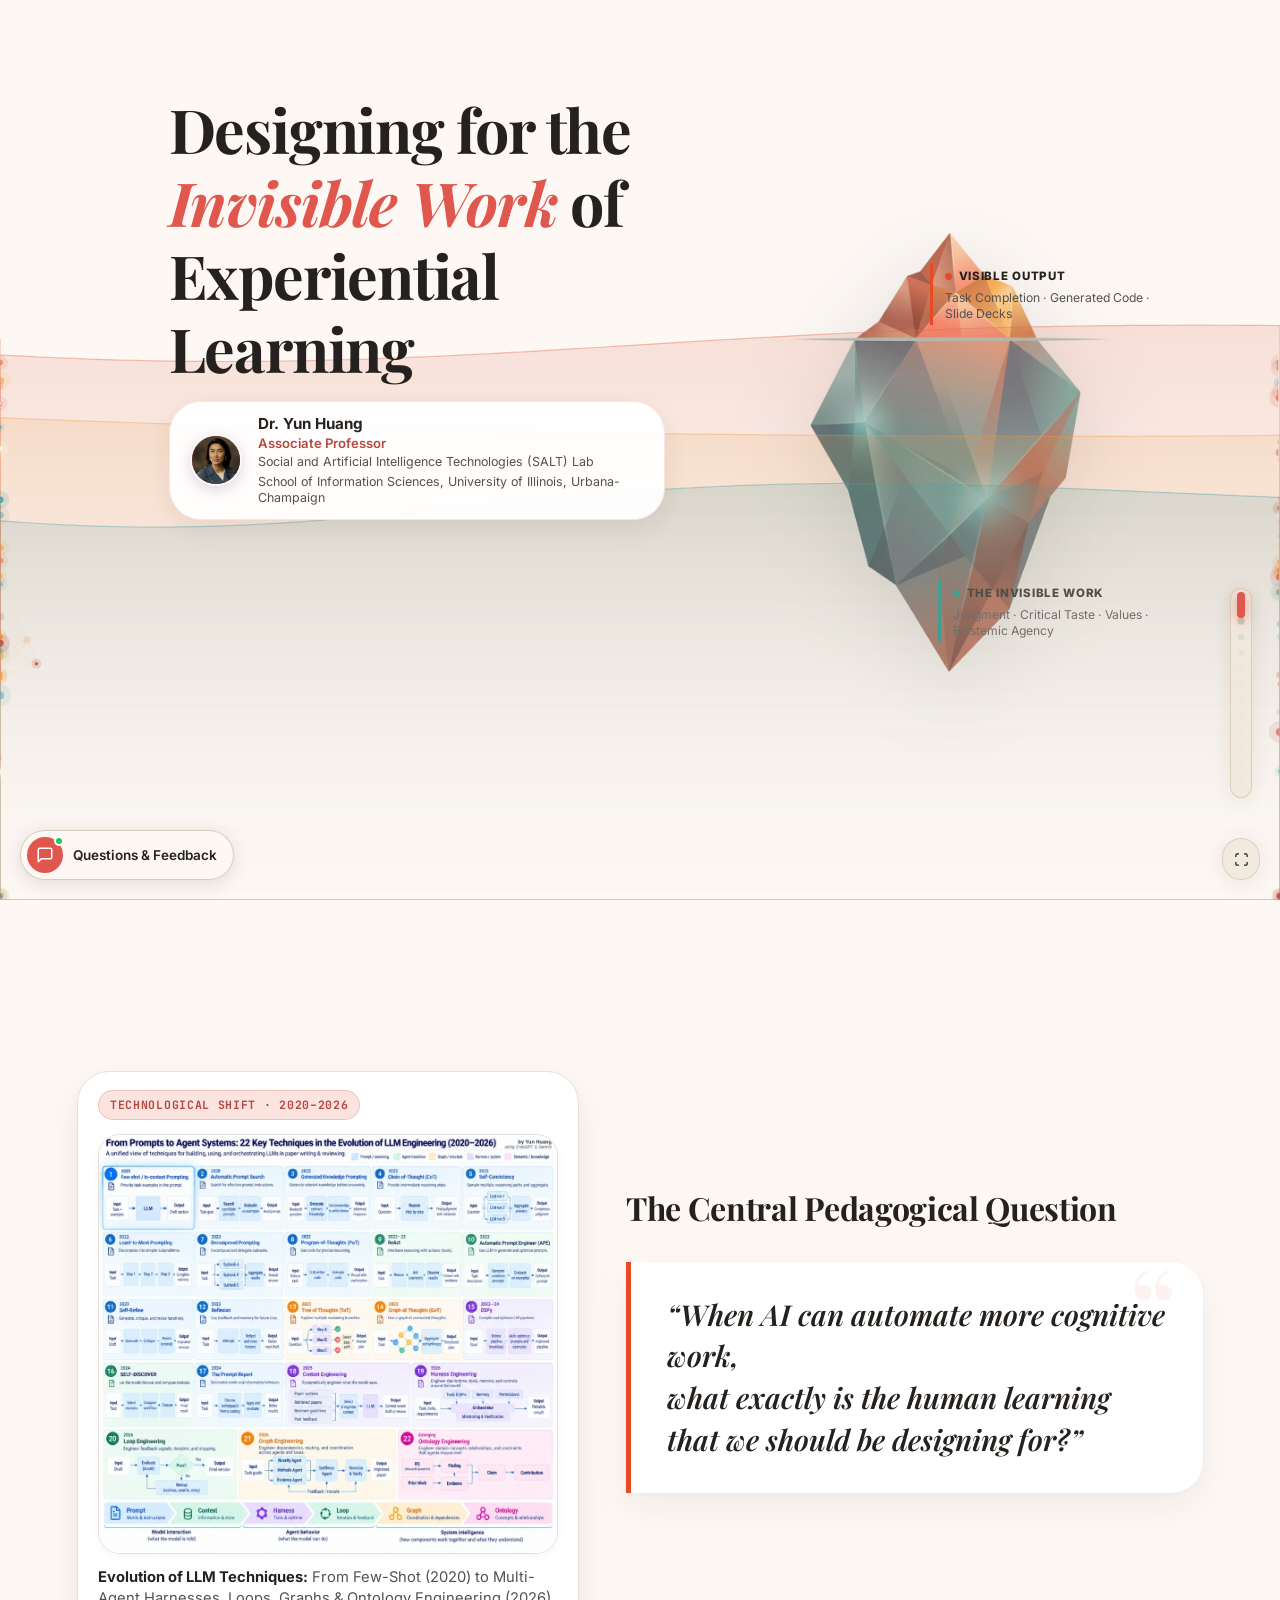
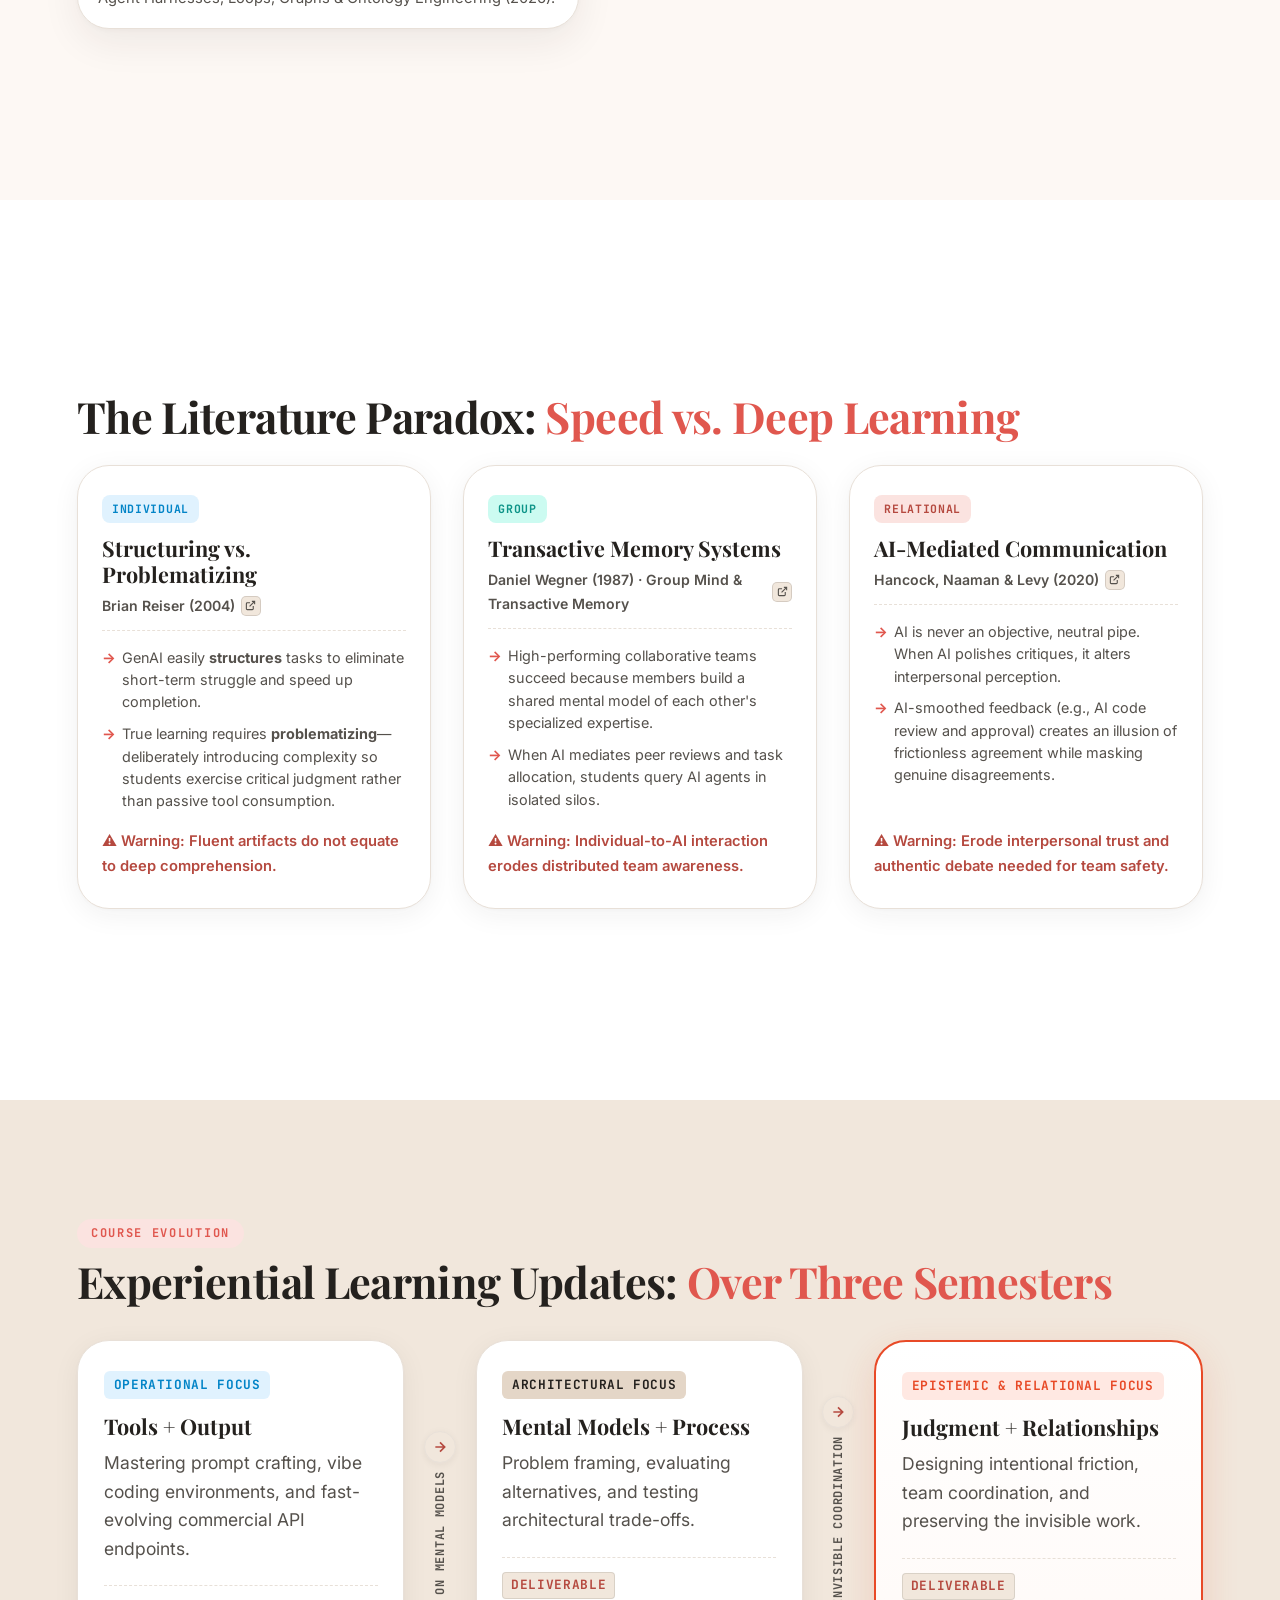
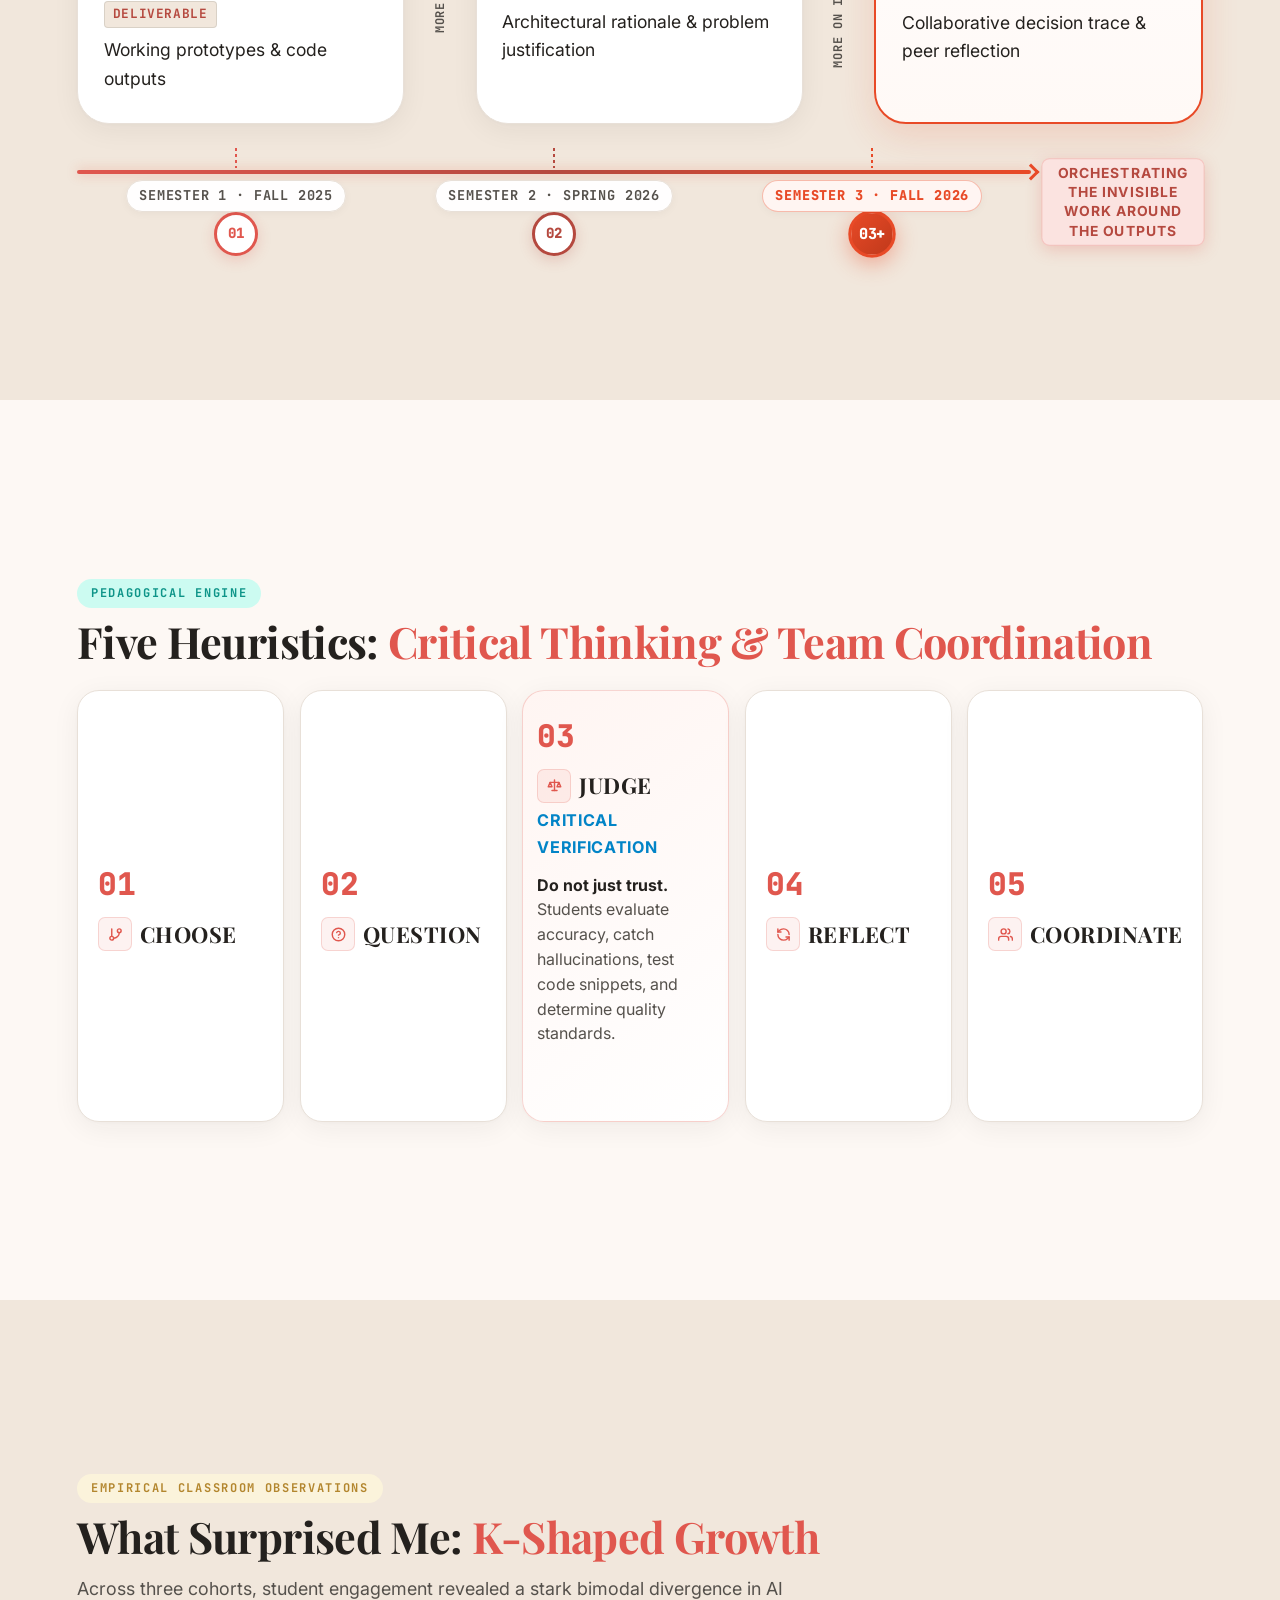
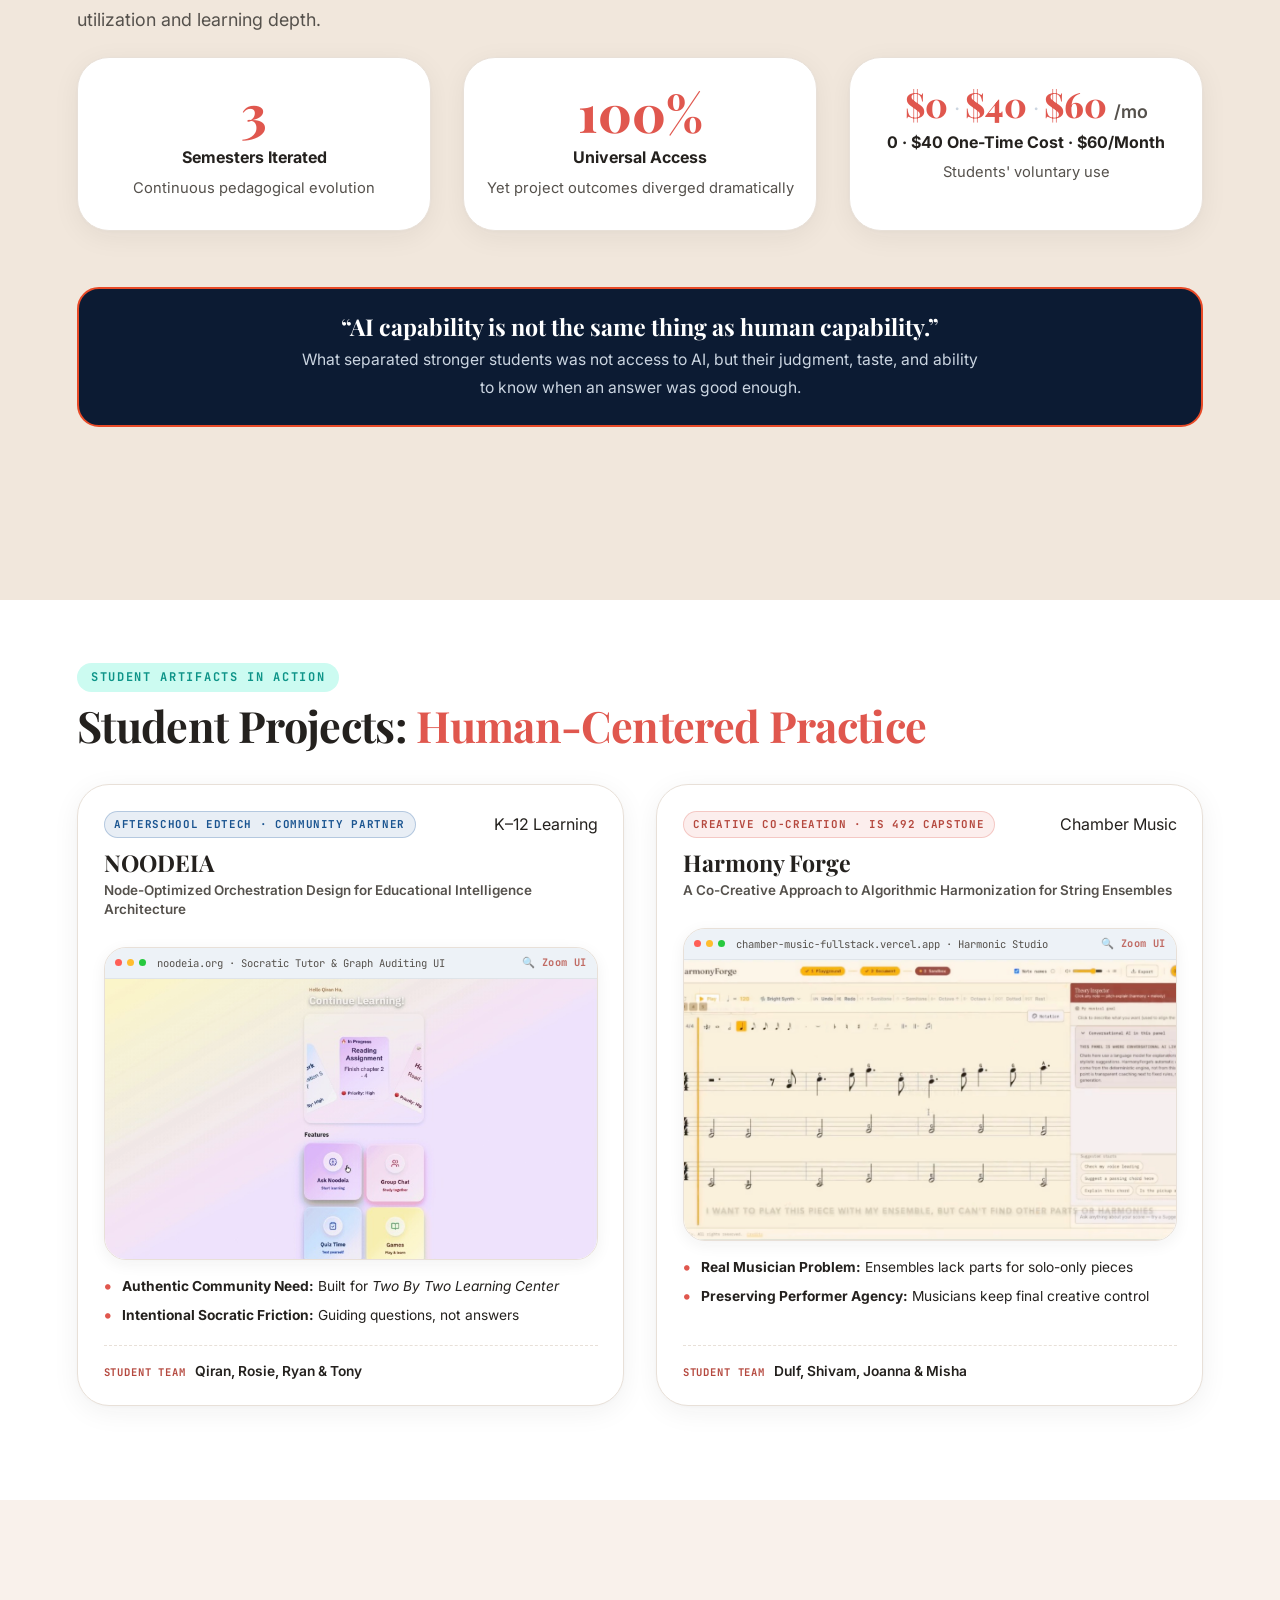
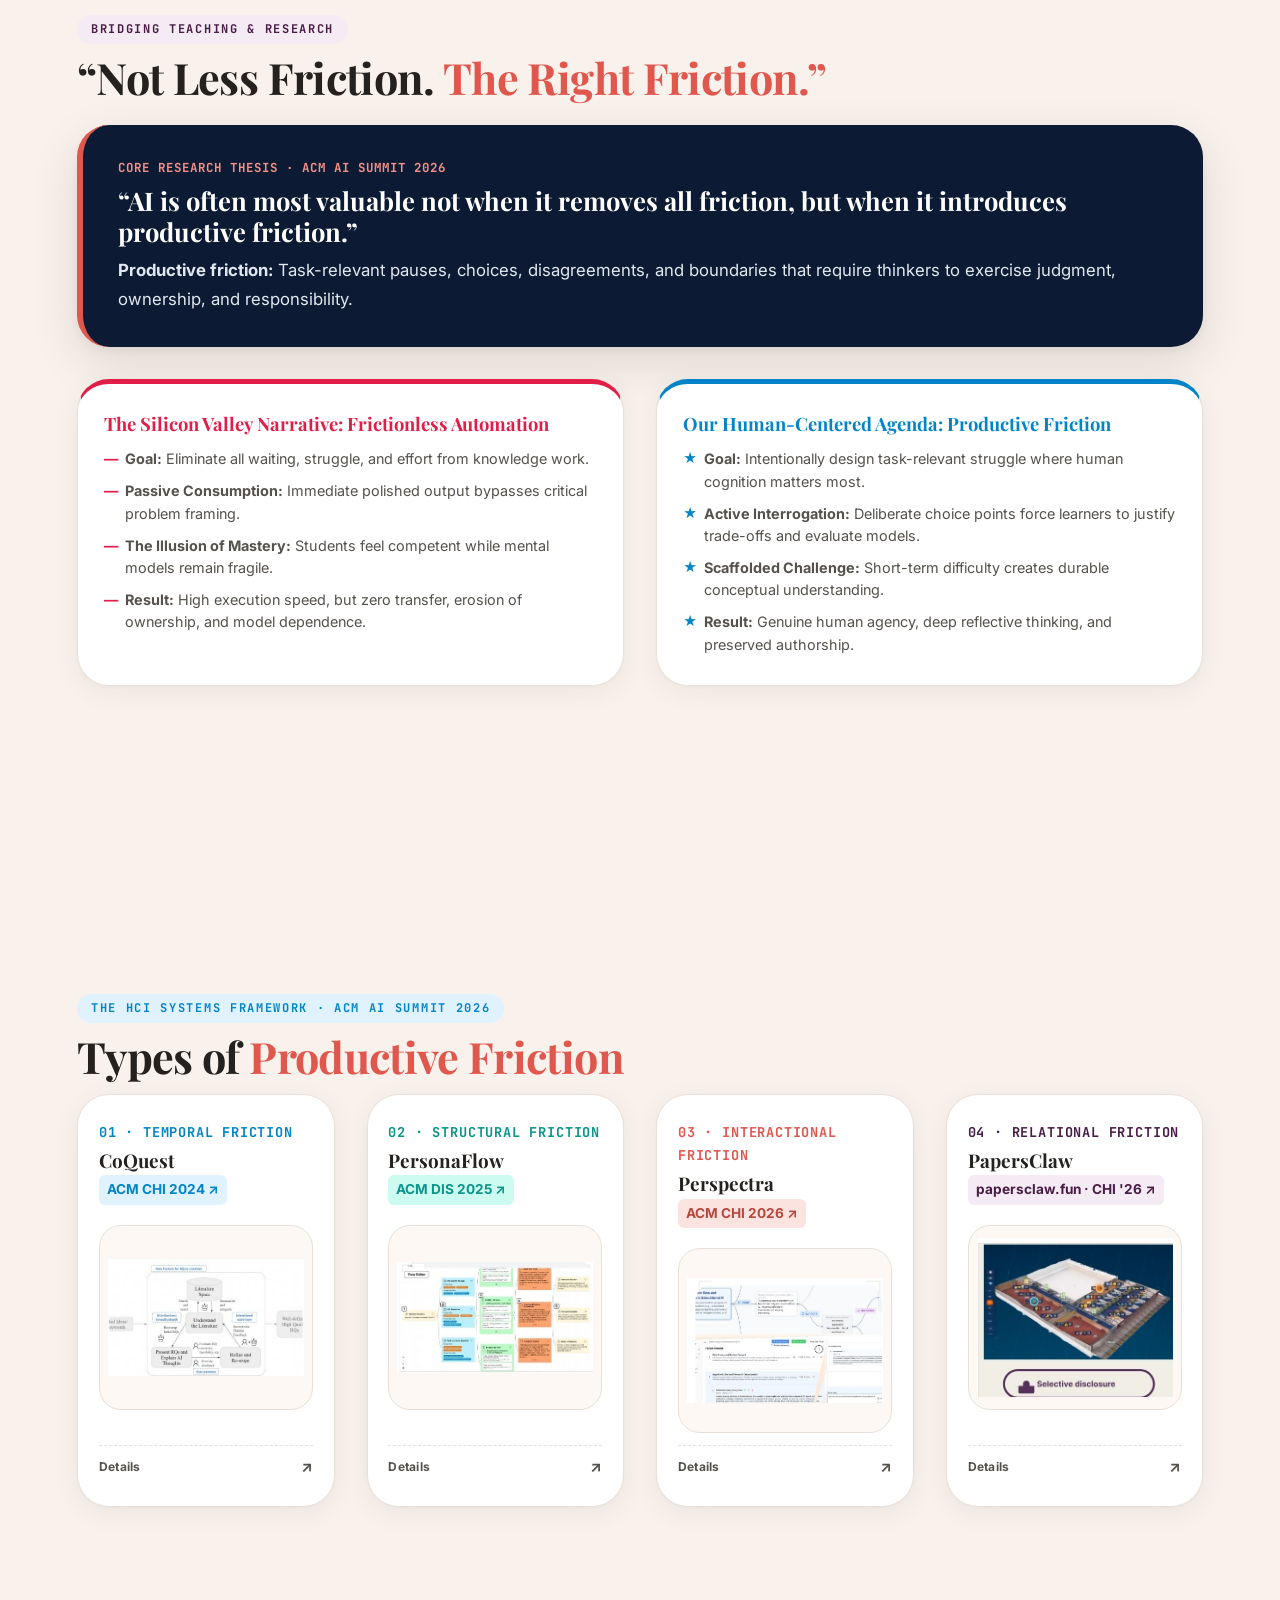
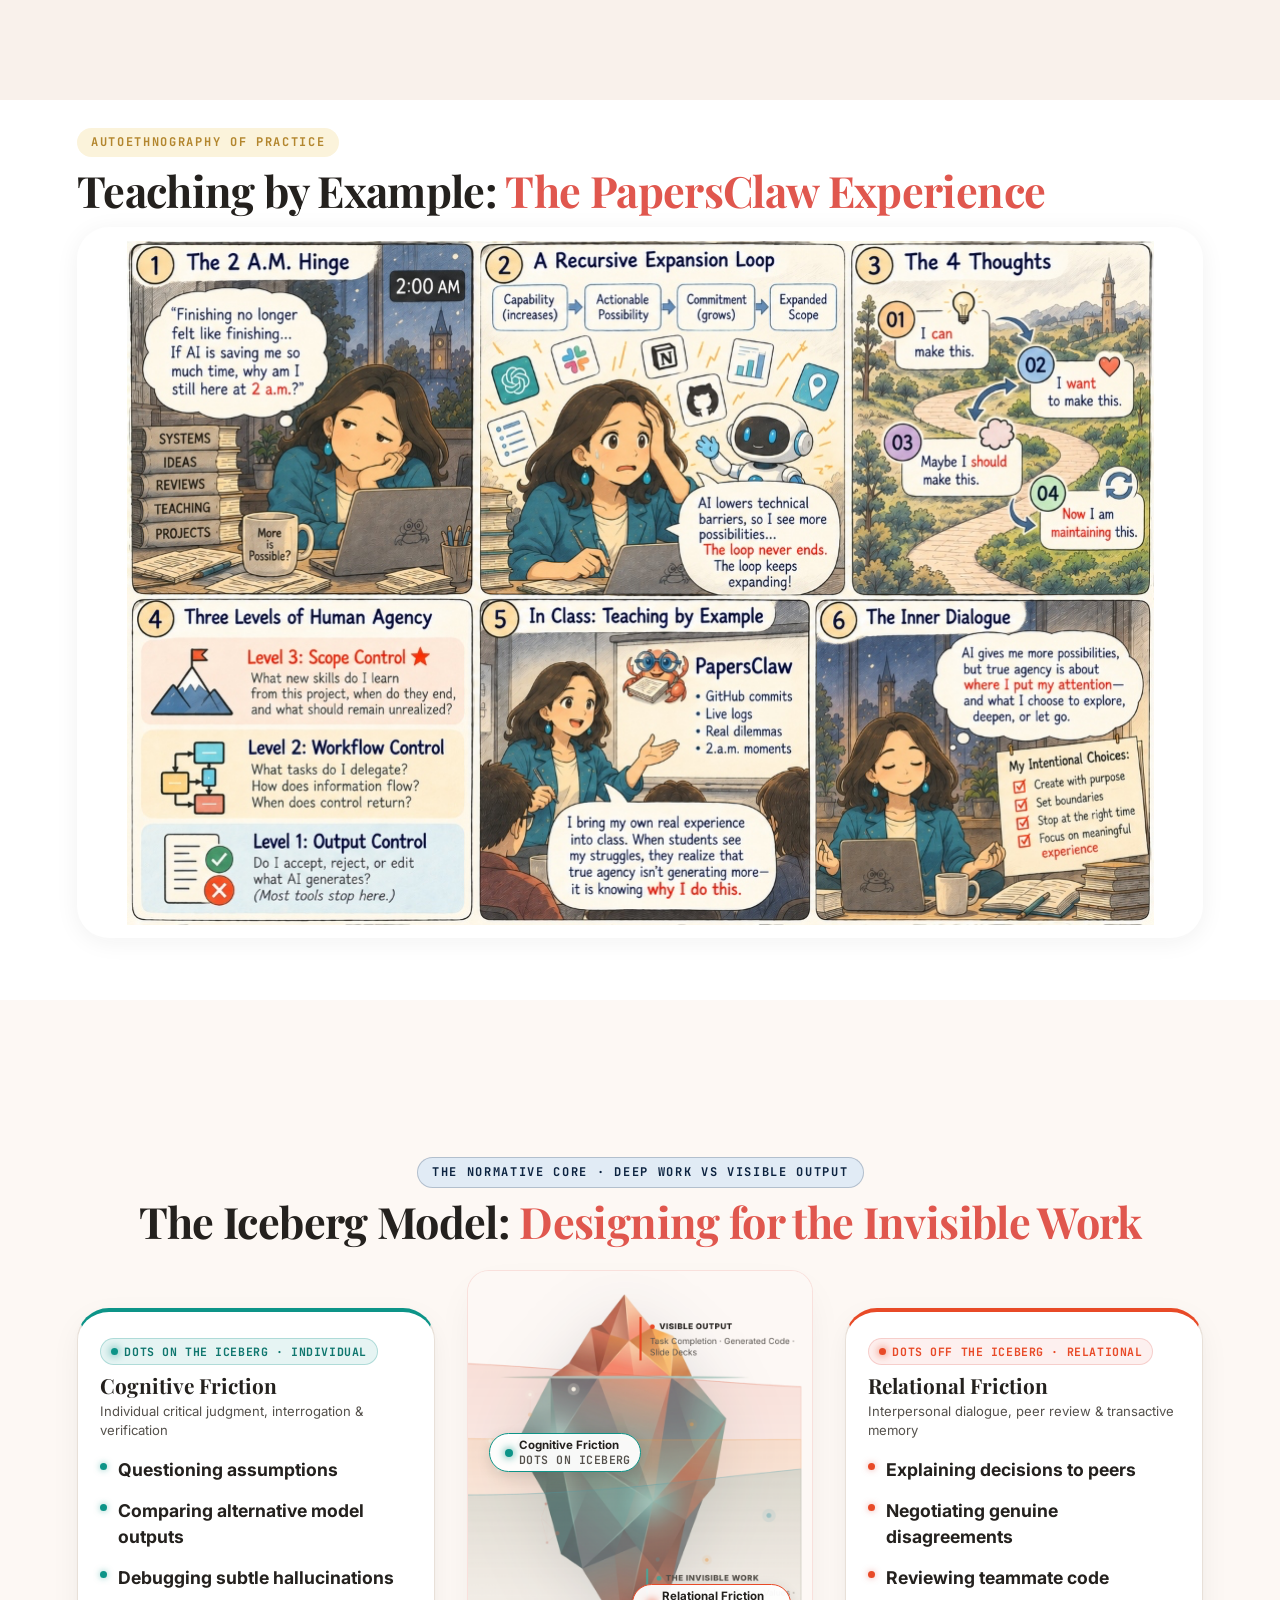
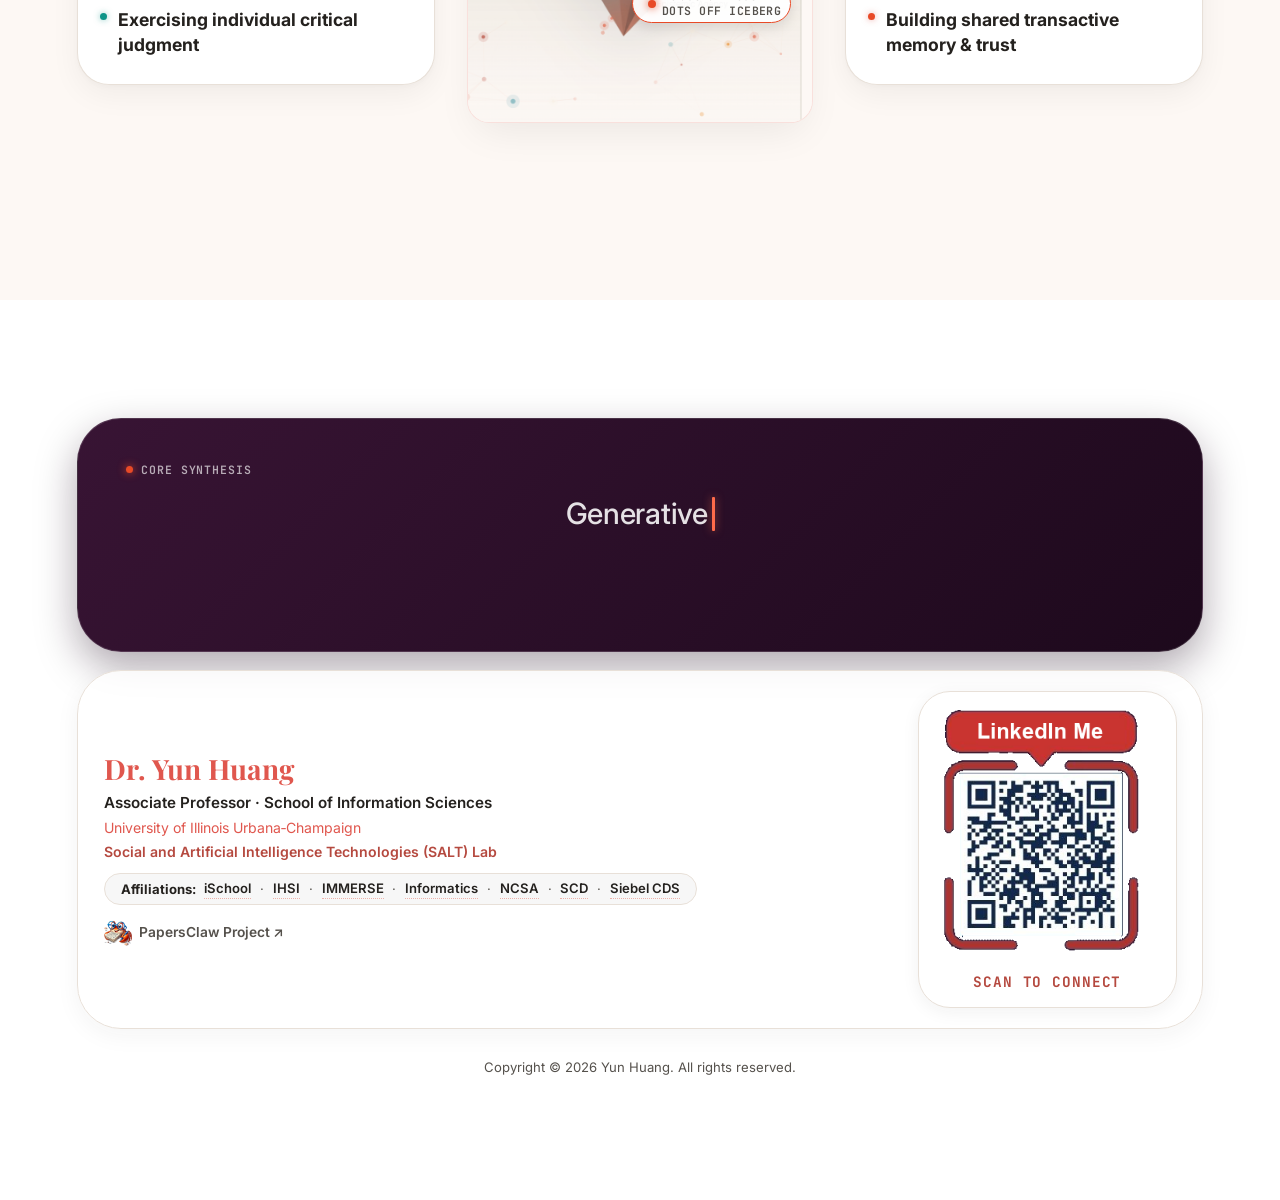
==== commit eb93ab55: "Publish website release local" ====
--- a/lightening.html
+++ b/lightening.html
@@ -1 +1 @@
-<!DOCTYPE html> <html lang="en"> <head> <meta charset="UTF-8"> <meta name="viewport" content="width=device-width,initial-scale=1"> <title>Designing for the Invisible Work of Experiential Learning in the Era of AI — Dr. Yun Huang</title> <meta name="description" content="An interactive warm editorial scrollytelling presentation on embedding Human-Centered Design and Productive Friction into AI experiential learning, by Dr. Yun Huang at the Siebel Center for Design, UIUC."> <meta property="og:title" content="Designing for the Invisible Work — Dr. Yun Huang | Siebel Center for Design"> <meta property="og:type" content="article"> <link rel="icon" type="image/svg+xml" href="/assets/favicon-CUaUsV7Q.svg"> <script type="module" crossorigin src="/assets/app-D1V8v_C5.js"></script> <link rel="stylesheet" crossorigin href="/assets/app-CLuKDawL.css"> <link rel="stylesheet" crossorigin href="/assets/lightening-C9YJqFpk.css"> </head> <body data-edition="lightening"> <div class="progress-bar" aria-hidden="true"></div> <div class="top-hover-zone" id="topHoverZone" aria-hidden="true"></div> <header class="nav-header on-first-page" id="topNav"> <div class="nav-brand"> <div class="nav-logo" aria-hidden="true">YH</div> <div class="nav-title"> Dr. Yun Huang <span>Associate Professor · School of Information Sciences, University of Illinois, Urbana-Champaign</span> </div> </div> <div class="nav-controls"> <div class="course-badge"> <svg width="12" height="12" viewBox="0 0 24 24" fill="none" stroke="currentColor" stroke-width="2.5"> <circle cx="12" cy="12" r="10"/> <path d="M12 16v-4m0-4h.01"/> </svg> SCD Talk · Sept 2026 </div> </div> </header> <nav class="vertical-progress-dock" id="verticalProgressDock" aria-label="12-Slide Deck Progress"> <div class="dock-thumb" id="dockThumb" role="slider" aria-label="Slide Scrubber" aria-valuemin="1" aria-valuemax="12" aria-valuenow="1" tabindex="0" title="Drag up or down to scrub through slides"> <span class="thumb-tooltip" id="thumbTooltip">0:00 · The Pedagogical Pivot</span> </div> <a href="#slide-1" class="vertical-progress-pill active" data-slide="1" aria-label="Slide 1: The Pedagogical Pivot"> <span class="pill-tooltip">0:00 · The Pedagogical Pivot</span> </a> <a href="#slide-2" class="vertical-progress-pill" data-slide="2" aria-label="Slide 2: The Central Question"> <span class="pill-tooltip">0:30 · The Central Question</span> </a> <a href="#slide-3" class="vertical-progress-pill" data-slide="3" aria-label="Slide 3: Literature Paradox"> <span class="pill-tooltip">0:45 · Literature Paradox</span> </a> <a href="#slide-4" class="vertical-progress-pill" data-slide="4" aria-label="Slide 4: Three Semesters Updates"> <span class="pill-tooltip">1:15 · Three Semesters Updates</span> </a> <a href="#slide-5" class="vertical-progress-pill" data-slide="5" aria-label="Slide 5: Five Heuristics"> <span class="pill-tooltip">1:45 · Five Heuristics</span> </a> <a href="#slide-6" class="vertical-progress-pill" data-slide="6" aria-label="Slide 6: K-Shaped Growth"> <span class="pill-tooltip">2:45 · K-Shaped Growth</span> </a> <a href="#slide-7" class="vertical-progress-pill" data-slide="7" aria-label="Slide 7: Student Projects"> <span class="pill-tooltip">3:30 · Student Projects</span> </a> <a href="#slide-8" class="vertical-progress-pill" data-slide="8" aria-label="Slide 8: The Right Friction"> <span class="pill-tooltip">4:00 · The Right Friction</span> </a> <a href="#slide-9" class="vertical-progress-pill" data-slide="9" aria-label="Slide 9: 4 Types of Friction"> <span class="pill-tooltip">4:40 · 4 Types of Friction</span> </a> <a href="#slide-10" class="vertical-progress-pill" data-slide="10" aria-label="Slide 10: PapersClaw & Scope Control"> <span class="pill-tooltip">5:20 · PapersClaw & Scope Control</span> </a> <a href="#slide-11" class="vertical-progress-pill" data-slide="11" aria-label="Slide 11: The Iceberg Model"> <span class="pill-tooltip">6:10 · The Iceberg Model</span> </a> <a href="#slide-12" class="vertical-progress-pill" data-slide="12" aria-label="Slide 12: Designing for Invisible Work"> <span class="pill-tooltip">6:55 · Designing for Invisible Work</span> </a> </nav> <div class="bottom-controls" id="bottomControls" aria-label="Presenter Controls"> <button class="bottom-btn" id="btnFullscreen" aria-label="Toggle Fullscreen" title="Toggle Fullscreen (F)"> <svg width="15" height="15" viewBox="0 0 24 24" fill="none" stroke="currentColor" stroke-width="2"> <path d="M8 3H5a2 2 0 0 0-2 2v3m18 0V5a2 2 0 0 0-2-2h-3m0 18h3a2 2 0 0 0 2-2v-3M3 16v3a2 2 0 0 0 2 2h3"/> </svg> <span class="btn-tooltip">Fullscreen (F)</span> </button> </div> <section class="section section--cream hero" id="slide-1"> <canvas id="heroWaveCanvas" class="hero-wave-canvas" aria-hidden="true"></canvas> <div class="hero-inner"> <div class="hero-text"> <h1 class="hero-title"> Designing for the <em>Invisible Work</em> of Experiential Learning </h1> <p class="hero-description"> Lessons from three semesters of teaching Human-AI collaboration courses. </p> <div class="hero-speaker"> <div class="hero-speaker-avatar"> <img src="/assets/yun_huang-CgcAdXYY.jpg?v=headshot_v2" alt="Dr. Yun Huang"> </div> <div class="hero-speaker-info"> <strong>Dr. Yun Huang</strong> <span class="speaker-role">Associate Professor</span> <span class="speaker-affiliation">Social and Artificial Intelligence Technologies (SALT) Lab</span> <span class="speaker-affiliation">School of Information Sciences, University of Illinois, Urbana-Champaign</span> </div> </div> </div> <div class="hero-visual"> <div class="hero-iceberg-wrapper"> <img src="/assets/hero_iceberg-BILG-JTS.png?v=transparent" alt="Experiential Learning Iceberg Model" class="hero-iceberg-img"> <div class="hero-iceberg-tag hero-iceberg-tag--above"> <div class="tag-title"><span class="dot"></span> Visible Output</div> <span class="tag-sub">Task Completion · Generated Code · Slide Decks</span> </div> <div class="hero-iceberg-tag hero-iceberg-tag--below"> <div class="tag-title"><span class="dot dot--teal"></span> The Invisible Work</div> <span class="tag-sub">Judgment · Critical Taste · Values · Epistemic Agency</span> </div> </div> </div> </div> </section> <section class="section section--cream central-question-page" id="slide-2" style="background:var(--cream)!important"> <div class="section-inner"> <div class="question-page-grid"> <div class="question-page-media reveal-left"> <div class="infographic-preview-card" data-popup-target="modal-prompt-evolution" role="button" tabindex="0" title="Click to view full high-res infographic"> <div class="infographic-badge-bar"> <span class="infographic-pill">Technological Shift · 2020–2026</span> </div> <div class="infographic-image-frame"> <img src="/assets/prompt_evolution-LneA-CwV.jpg?v=22tech" alt="From Prompts to Agent Systems: 22 Key Techniques in the Evolution of LLM Engineering (2020-2026)"> </div> <div class="infographic-caption-bar"> <strong>Evolution of LLM Techniques:</strong> From Few-Shot (2020) to Multi-Agent Harnesses, Loops, Graphs & Ontology Engineering (2026). </div> </div> </div> <div class="question-page-content reveal-right"> <h2 class="question-page-heading">The Central Pedagogical Question</h2> <div class="hero-question-display"> <blockquote class="hero-question-quote"> “When AI can automate more cognitive work,<br> what exactly is the human learning that we should be designing for?” </blockquote> </div> </div> </div> </div> </section> <section class="section section--white" id="slide-3"> <div class="section-inner"> <div class="section-header reveal"> <h2>The Literature Paradox: <span class="accent">Speed vs. Deep Learning</span></h2> </div> <div class="theory-trio reveal stagger"> <div class="theory-card" style="--i:0"> <span class="theory-badge badge-sky">Individual</span> <h3> <a href="https://doi.org/10.1207/s15327809jls1303_2" target="_blank" rel="noopener" class="paper-link" title="Read Brian Reiser (2004) Original Paper"> Structuring vs. Problematizing </a> </h3> <div class="theory-author"> <a href="https://doi.org/10.1207/s15327809jls1303_2" target="_blank" rel="noopener" class="author-citation-link" title="Brian Reiser (2004) Journal of the Learning Sciences"> Brian Reiser (2004) <span class="citation-icon-btn" aria-label="Open paper"><svg width="11" height="11" viewBox="0 0 24 24" fill="none" stroke="currentColor" stroke-width="2.4"> <path d="M18 13v6a2 2 0 0 1-2 2H5a2 2 0 0 1-2-2V8a2 2 0 0 1 2-2h6"/> <polyline points="15 3 21 3 21 9"/> <line x1="10" y1="14" x2="21" y2="3"/> </svg></span> </a> </div> <ul class="theory-bullets"> <li>GenAI easily <strong>structures</strong> tasks to eliminate short-term struggle and speed up completion. </li> <li>True learning requires <strong>problematizing</strong>—deliberately introducing complexity so students exercise critical judgment rather than passive tool consumption.</li> </ul> <div class="theory-warning">⚠️ Warning: Fluent artifacts do not equate to deep comprehension.</div> </div> <div class="theory-card" style="--i:1"> <span class="theory-badge badge-teal">Group</span> <h3> <a href="https://doi.org/10.1007/978-1-4612-4634-3_9" target="_blank" rel="noopener" class="paper-link" title="Read Daniel Wegner (1987) Original Paper"> Transactive Memory Systems </a> </h3> <div class="theory-author"> <a href="https://doi.org/10.1007/978-1-4612-4634-3_9" target="_blank" rel="noopener" class="author-citation-link" title="Daniel Wegner (1987) Transactive Memory in Theories of Group Behavior"> Daniel Wegner (1987) · Group Mind &amp; Transactive Memory <span class="citation-icon-btn" aria-label="Open paper"><svg width="11" height="11" viewBox="0 0 24 24" fill="none" stroke="currentColor" stroke-width="2.4"> <path d="M18 13v6a2 2 0 0 1-2 2H5a2 2 0 0 1-2-2V8a2 2 0 0 1 2-2h6"/> <polyline points="15 3 21 3 21 9"/> <line x1="10" y1="14" x2="21" y2="3"/> </svg></span> </a> </div> <ul class="theory-bullets"> <li>High-performing collaborative teams succeed because members build a shared mental model of each other's specialized expertise.</li> <li>When AI mediates peer reviews and task allocation, students query AI agents in isolated silos.</li> </ul> <div class="theory-warning">⚠️ Warning: Individual-to-AI interaction erodes distributed team awareness.</div> </div> <div class="theory-card" style="--i:2"> <span class="theory-badge badge-orange">Relational</span> <h3> <a href="https://doi.org/10.1093/jcmc/zmz022" target="_blank" rel="noopener" class="paper-link" title="Read Hancock et al. (2020) Original Paper"> AI-Mediated Communication </a> </h3> <div class="theory-author"> <a href="https://doi.org/10.1093/jcmc/zmz022" target="_blank" rel="noopener" class="author-citation-link" title="Hancock, Naaman &amp; Levy (2020) Journal of Computer-Mediated Communication"> Hancock, Naaman &amp; Levy (2020) <span class="citation-icon-btn" aria-label="Open paper"><svg width="11" height="11" viewBox="0 0 24 24" fill="none" stroke="currentColor" stroke-width="2.4"> <path d="M18 13v6a2 2 0 0 1-2 2H5a2 2 0 0 1-2-2V8a2 2 0 0 1 2-2h6"/> <polyline points="15 3 21 3 21 9"/> <line x1="10" y1="14" x2="21" y2="3"/> </svg></span> </a> </div> <ul class="theory-bullets"> <li>AI is never an objective, neutral pipe. When AI polishes critiques, it alters interpersonal perception. </li> <li>AI-smoothed feedback (e.g., AI code review and approval) creates an illusion of frictionless agreement while masking genuine disagreements. </li> </ul> <div class="theory-warning">⚠️ Warning: Erode interpersonal trust and authentic debate needed for team safety. </div> </div> </div> </div> </section> <section class="section section--sand" id="slide-4"> <div class="section-inner"> <div class="section-header reveal"> <div class="section-label section-label--coral">Course Evolution</div> <h2>Experiential Learning Updates: <span class="accent">Over Three Semesters</span></h2> </div> <div class="goals-timeline timeline-unfold-container reveal" id="goalsTimeline"> <div class="timeline-cards-row"> <div class="timeline-card" style="--i:0"> <div class="timeline-card-header"> <span class="timeline-level-badge level-operational">Operational Focus</span> </div> <h4>Tools + Output</h4> <p>Mastering prompt crafting, vibe coding environments, and fast-evolving commercial API endpoints.</p> <div class="evolution-card-meta"> <span class="meta-tag">Deliverable</span> Working prototypes &amp; code outputs </div> </div> <div class="timeline-flow-connector" aria-hidden="true"> <div class="flow-circle"> <svg width="16" height="16" viewBox="0 0 24 24" fill="none" stroke="currentColor" stroke-width="2.5"> <path d="M5 12h14M12 5l7 7-7 7"/> </svg> </div> <span class="flow-text">More on Mental Models</span> </div> <div class="timeline-card" style="--i:1"> <div class="timeline-card-header"> <span class="timeline-level-badge level-architectural">Architectural Focus</span> </div> <h4>Mental Models + Process</h4> <p>Problem framing, evaluating alternatives, and testing architectural trade-offs.</p> <div class="evolution-card-meta"> <span class="meta-tag">Deliverable</span> Architectural rationale &amp; problem justification </div> </div> <div class="timeline-flow-connector" aria-hidden="true"> <div class="flow-circle"> <svg width="16" height="16" viewBox="0 0 24 24" fill="none" stroke="currentColor" stroke-width="2.5"> <path d="M5 12h14M12 5l7 7-7 7"/> </svg> </div> <span class="flow-text">More on Invisible Coordination</span> </div> <div class="timeline-card timeline-card--culmination" style="--i:2"> <div class="timeline-card-header"> <span class="timeline-level-badge level-relational">Epistemic &amp; Relational Focus</span> </div> <h4>Judgment + Relationships</h4> <p>Designing intentional friction, team coordination, and preserving the invisible work.</p> <div class="evolution-card-meta"> <span class="meta-tag">Deliverable</span> Collaborative decision trace &amp; peer reflection </div> </div> </div> <div class="timeline-track-header"> <div class="timeline-track-with-labels"> <span class="timeline-edge-label timeline-edge-label--start">Evaluating Outputs</span> <div class="timeline-track-inner"> <div class="timeline-milestones"> <div class="timeline-milestone milestone-1"> <div class="milestone-dot"><span class="dot-num">01</span></div> <div class="milestone-time">Semester 1 · Fall 2025</div> <div class="milestone-stem"></div> </div> <div class="timeline-milestone milestone-2"> <div class="milestone-dot"><span class="dot-num">02</span></div> <div class="milestone-time">Semester 2 · Spring 2026</div> <div class="milestone-stem"></div> </div> <div class="timeline-milestone milestone-3"> <div class="milestone-dot"><span class="dot-num">03+</span></div> <div class="milestone-time">Semester 3 · Fall 2026</div> <div class="milestone-stem"></div> </div> </div> <div class="timeline-track-line" aria-hidden="true"> <div class="timeline-track-fill"></div> <div class="timeline-track-arrow"></div> </div> </div> <span class="timeline-edge-label timeline-edge-label--end">Orchestrating the invisible work around the outputs</span> </div> </div> </div> </div> </section> <section class="section section--cream" id="slide-5"> <div class="section-inner"> <div class="section-header reveal"> <div class="section-label section-label--teal">Pedagogical Engine</div> <h2>Five Heuristics: <span class="accent">Critical Thinking & Team Coordination</span></h2> <p class="section-desc"> Instead of focusing on tool mastery, the curriculum is structured around decision-making, verification, and collaboration. </p> </div> <div class="pipeline-track reveal"> <div class="pipeline-step auto-flipped" style="--i:0"> <div class="pipeline-card-inner"> <div class="pipeline-card-front"> <div class="pipeline-number">01</div> <h4> <span class="step-logo" aria-hidden="true"> <svg width="15" height="15" viewBox="0 0 24 24" fill="none" stroke="currentColor" stroke-width="2.3" stroke-linecap="round" stroke-linejoin="round"> <path d="M6 3v12"></path> <circle cx="18" cy="6" r="3"></circle> <circle cx="6" cy="18" r="3"></circle> <path d="M18 9a9 9 0 0 1-9 9"></path> </svg> </span> CHOOSE </h4> </div> <div class="pipeline-card-back"> <div class="pipeline-number">01</div> <h4> <span class="step-logo" aria-hidden="true"> <svg width="15" height="15" viewBox="0 0 24 24" fill="none" stroke="currentColor" stroke-width="2.3" stroke-linecap="round" stroke-linejoin="round"> <path d="M6 3v12"></path> <circle cx="18" cy="6" r="3"></circle> <circle cx="6" cy="18" r="3"></circle> <path d="M18 9a9 9 0 0 1-9 9"></path> </svg> </span> CHOOSE </h4> <div class="step-subtitle">Decision Making</div> <p><strong class="step-dont">Do not just produce.</strong> Students analyze task complexity, API costs, context windows, and latency to justify tool selection.</p> </div> </div> </div> <div class="pipeline-step" style="--i:1"> <div class="pipeline-card-inner"> <div class="pipeline-card-front"> <div class="pipeline-number">02</div> <h4> <span class="step-logo" aria-hidden="true"> <svg width="15" height="15" viewBox="0 0 24 24" fill="none" stroke="currentColor" stroke-width="2.3" stroke-linecap="round" stroke-linejoin="round"> <circle cx="12" cy="12" r="10"></circle> <path d="M9.09 9a3 3 0 0 1 5.83 1c0 2-3 3-3 3"></path> <line x1="12" y1="17" x2="12.01" y2="17"></line> </svg> </span> QUESTION </h4> </div> <div class="pipeline-card-back"> <div class="pipeline-number">02</div> <h4> <span class="step-logo" aria-hidden="true"> <svg width="15" height="15" viewBox="0 0 24 24" fill="none" stroke="currentColor" stroke-width="2.3" stroke-linecap="round" stroke-linejoin="round"> <circle cx="12" cy="12" r="10"></circle> <path d="M9.09 9a3 3 0 0 1 5.83 1c0 2-3 3-3 3"></path> <line x1="12" y1="17" x2="12.01" y2="17"></line> </svg> </span> QUESTION </h4> <div class="step-subtitle">Problem Framing</div> <p><strong class="step-dont">Do not just accept.</strong> Students formulate hypothesis-driven inquiries, test edge cases, and interrogate underlying model assumptions.</p> </div> </div> </div> <div class="pipeline-step" style="--i:2"> <div class="pipeline-card-inner"> <div class="pipeline-card-front"> <div class="pipeline-number">03</div> <h4> <span class="step-logo" aria-hidden="true"> <svg width="15" height="15" viewBox="0 0 24 24" fill="none" stroke="currentColor" stroke-width="2.3" stroke-linecap="round" stroke-linejoin="round"> <path d="M12 3v17"></path> <path d="M5 7h14"></path> <path d="M5 7l-3 7h6l-3-7z"></path> <path d="M19 7l-3 7h6l-3-7z"></path> <path d="M8 20h8"></path> </svg> </span> JUDGE </h4> </div> <div class="pipeline-card-back"> <div class="pipeline-number">03</div> <h4> <span class="step-logo" aria-hidden="true"> <svg width="15" height="15" viewBox="0 0 24 24" fill="none" stroke="currentColor" stroke-width="2.3" stroke-linecap="round" stroke-linejoin="round"> <path d="M12 3v17"></path> <path d="M5 7h14"></path> <path d="M5 7l-3 7h6l-3-7z"></path> <path d="M19 7l-3 7h6l-3-7z"></path> <path d="M8 20h8"></path> </svg> </span> JUDGE </h4> <div class="step-subtitle">Critical Verification</div> <p><strong class="step-dont">Do not just trust.</strong> Students evaluate accuracy, catch hallucinations, test code snippets, and determine quality standards.</p> </div> </div> </div> <div class="pipeline-step" style="--i:3"> <div class="pipeline-card-inner"> <div class="pipeline-card-front"> <div class="pipeline-number">04</div> <h4> <span class="step-logo" aria-hidden="true"> <svg width="15" height="15" viewBox="0 0 24 24" fill="none" stroke="currentColor" stroke-width="2.3" stroke-linecap="round" stroke-linejoin="round"> <path d="M21 12a9 9 0 0 0-9-9 9.75 9.75 0 0 0-6.74 2.74L3 8"></path> <polyline points="3 3 3 8 8 8"></polyline> <path d="M3 12a9 9 0 0 0 9 9 9.75 9.75 0 0 0 6.74-2.74L21 16"></path> <polyline points="16 16 21 16 21 21"></polyline> </svg> </span> REFLECT </h4> </div> <div class="pipeline-card-back"> <div class="pipeline-number">04</div> <h4> <span class="step-logo" aria-hidden="true"> <svg width="15" height="15" viewBox="0 0 24 24" fill="none" stroke="currentColor" stroke-width="2.3" stroke-linecap="round" stroke-linejoin="round"> <path d="M21 12a9 9 0 0 0-9-9 9.75 9.75 0 0 0-6.74 2.74L3 8"></path> <polyline points="3 3 3 8 8 8"></polyline> <path d="M3 12a9 9 0 0 0 9 9 9.75 9.75 0 0 0 6.74-2.74L21 16"></path> <polyline points="16 16 21 16 21 21"></polyline> </svg> </span> REFLECT </h4> <div class="step-subtitle">Durable Synthesis</div> <p><strong class="step-dont">Do not just automate.</strong> Students articulate why specific paths were chosen, document rejected alternatives, and distill portable models.</p> </div> </div> </div> <div class="pipeline-step" style="--i:4"> <div class="pipeline-card-inner"> <div class="pipeline-card-front"> <div class="pipeline-number">05</div> <h4> <span class="step-logo" aria-hidden="true"> <svg width="15" height="15" viewBox="0 0 24 24" fill="none" stroke="currentColor" stroke-width="2.3" stroke-linecap="round" stroke-linejoin="round"> <path d="M17 21v-2a4 4 0 0 0-4-4H5a4 4 0 0 0-4 4v2"></path> <circle cx="9" cy="7" r="4"></circle> <path d="M23 21v-2a4 4 0 0 0-3-3.87"></path> <path d="M16 3.13a4 4 0 0 1 0 7.75"></path> </svg> </span> COORDINATE </h4> </div> <div class="pipeline-card-back"> <div class="pipeline-number">05</div> <h4> <span class="step-logo" aria-hidden="true"> <svg width="15" height="15" viewBox="0 0 24 24" fill="none" stroke="currentColor" stroke-width="2.3" stroke-linecap="round" stroke-linejoin="round"> <path d="M17 21v-2a4 4 0 0 0-4-4H5a4 4 0 0 0-4 4v2"></path> <circle cx="9" cy="7" r="4"></circle> <path d="M23 21v-2a4 4 0 0 0-3-3.87"></path> <path d="M16 3.13a4 4 0 0 1 0 7.75"></path> </svg> </span> COORDINATE </h4> <div class="step-subtitle">Human Teamwork</div> <p><strong class="step-dont">Do not just work individually.</strong> Students divide system architectures across peers, conduct peer reviews, and establish shared team memory.</p> </div> </div> </div> </div> </div> </section> <section class="section section--sand" id="slide-6"> <div class="section-inner"> <div class="section-header reveal"> <div class="section-label section-label--gold">Empirical Classroom Observations</div> <h2>What Surprised Me: <span class="accent">K-Shaped Growth</span></h2> <p class="section-desc"> Across three cohorts, student engagement revealed a stark bimodal divergence in AI utilization and learning depth. </p> </div> <div class="metrics reveal stagger"> <div class="metric" style="--i:0"> <div class="metric-value" data-count="3">0</div> <div class="metric-label">Semesters Iterated</div> <div class="metric-sub">Continuous pedagogical evolution</div> </div> <div class="metric" style="--i:1"> <div class="metric-value" data-count="100" data-suffix="%">0%</div> <div class="metric-label">Universal Access</div> <div class="metric-sub">Yet project outcomes diverged dramatically</div> </div> <div class="metric" style="--i:2"> <div class="metric-value metric-value--tiered"> <span class="m-val">$0</span> <span class="m-sep">·</span> <span class="m-val" data-prefix="$" data-count="40">$0</span> <span class="m-sep">·</span> <span class="m-val" data-prefix="$" data-count="60">$0</span><span class="m-unit">/mo</span> </div> <div class="metric-label">0 · $40 One-Time Cost · $60/Month</div> <div class="metric-sub">Students' voluntary use</div> </div> </div> <div class="central-quote-banner reveal"> <h3>“AI capability is not the same thing as human capability.”</h3> <p>What separated stronger students was not access to AI, but their judgment, taste, and ability to know when an answer was good enough.</p> </div> </div> </section> <section class="section section--white" id="slide-7"> <div class="section-inner"> <div class="section-header reveal"> <div class="section-label section-label--teal">Student Artifacts in Action</div> <h2>Student Projects: <span class="accent">Human-Centered Practice</span></h2> </div> <div class="sample-projects-grid reveal"> <div class="project-showcase-card"> <div class="project-card-header"> <div class="project-top-meta"> <span class="project-badge badge-edtech">Afterschool EdTech · Community Partner</span> <span class="meta-tag">K–12 Learning</span> </div> <h3>NOODEIA</h3> <div class="project-full-title"> Node-Optimized Orchestration Design for Educational Intelligence Architecture </div> </div> <div class="project-thumb-frame" data-popup-target="modal-project-noodeia" role="button" tabindex="0" title="Click to view full NOODEIA system interface"> <div class="project-thumb-browser-bar"> <span class="browser-dot dot-red"></span> <span class="browser-dot dot-yellow"></span> <span class="browser-dot dot-green"></span> <span class="browser-address">noodeia.org · Socratic Tutor &amp; Graph Auditing UI</span> <span class="project-thumb-zoom">🔍 Zoom UI</span> </div> <div class="project-thumb-img-wrap"> <img src="/assets/noodeia-DO3NQMH8.jpg" alt="NOODEIA Socratic Tutor Application Interface" class="project-thumb-img"> </div> </div> <ul class="project-highlights"> <li> <strong>Authentic Community Need:</strong> Built for <em>Two By Two Learning Center</em> </li> <li> <strong>Intentional Socratic Friction:</strong> Guiding questions, not answers </li> </ul> <p class="project-team"><span class="project-team-label">Student Team</span> Qiran, Rosie, Ryan &amp; Tony</p> </div> <div class="project-showcase-card"> <div class="project-card-header"> <div class="project-top-meta"> <span class="project-badge badge-music">Creative Co-Creation · IS 492 Capstone</span> <span class="meta-tag">Chamber Music</span> </div> <h3>Harmony Forge</h3> <div class="project-full-title"> A Co-Creative Approach to Algorithmic Harmonization for String Ensembles </div> </div> <div class="project-thumb-frame" data-popup-target="modal-project-harmony" role="button" tabindex="0" title="Click to view full Harmony Forge studio interface"> <div class="project-thumb-browser-bar"> <span class="browser-dot dot-red"></span> <span class="browser-dot dot-yellow"></span> <span class="browser-dot dot-green"></span> <span class="browser-address">chamber-music-fullstack.vercel.app · Harmonic Studio</span> <span class="project-thumb-zoom">🔍 Zoom UI</span> </div> <div class="project-thumb-img-wrap"> <img src="/assets/musicforge-y1u044Sp.jpg" alt="Harmony Forge Harmonic Studio Application Interface" class="project-thumb-img"> </div> </div> <ul class="project-highlights"> <li> <strong>Real Musician Problem:</strong> Ensembles lack parts for solo-only pieces </li> <li> <strong>Preserving Performer Agency:</strong> Musicians keep final creative control </li> </ul> <p class="project-team"><span class="project-team-label">Student Team</span> Dulf, Shivam, Joanna &amp; Misha</p> </div> </div> </div> </section> <section class="section section--sand-warm" id="slide-8"> <div class="section-inner"> <div class="section-header reveal"> <div class="section-label section-label--plum">Bridging Teaching & Research</div> <h2>“Not Less Friction. <span class="accent">The Right Friction.”</span></h2> </div> <div class="thesis-box reveal"> <div class="thesis-tag">Core Research Thesis · ACM AI Summit 2026</div> <h3>“AI is often most valuable not when it removes all friction, but when it introduces productive friction.” </h3> <p> <strong>Productive friction:</strong> Task-relevant pauses, choices, disagreements, and boundaries that require thinkers to exercise judgment, ownership, and responsibility. </p> </div> <div class="friction-compare-grid reveal stagger"> <div class="compare-card compare-card--sv" style="--i:0"> <h4>The Silicon Valley Narrative: Frictionless Automation</h4> <ul> <li><strong>Goal:</strong> Eliminate all waiting, struggle, and effort from knowledge work.</li> <li><strong>Passive Consumption:</strong> Immediate polished output bypasses critical problem framing.</li> <li><strong>The Illusion of Mastery:</strong> Students feel competent while mental models remain fragile. </li> <li><strong>Result:</strong> High execution speed, but zero transfer, erosion of ownership, and model dependence.</li> </ul> </div> <div class="compare-card compare-card--hcd" style="--i:1"> <h4>Our Human-Centered Agenda: Productive Friction</h4> <ul> <li><strong>Goal:</strong> Intentionally design task-relevant struggle where human cognition matters most. </li> <li><strong>Active Interrogation:</strong> Deliberate choice points force learners to justify trade-offs and evaluate models.</li> <li><strong>Scaffolded Challenge:</strong> Short-term difficulty creates durable conceptual understanding. </li> <li><strong>Result:</strong> Genuine human agency, deep reflective thinking, and preserved authorship.</li> </ul> </div> </div> </div> </section> <section class="section section--sand-warm" id="slide-9"> <div class="section-inner"> <div class="section-header reveal"> <div class="section-label section-label--sky">The HCI Systems Framework · ACM AI Summit 2026</div> <h2>Types of <span class="accent">Productive Friction</span></h2> </div> <div class="friction-quad-grid reveal stagger"> <div class="friction-quad-card" style="--i:0" data-popup-target="modal-coquest"> <div class="friction-num friction-num--sky">01 · TEMPORAL FRICTION</div> <h4>CoQuest</h4> <a href="https://dl.acm.org/doi/10.1145/3613904.3642698" target="_blank" rel="noopener" class="system-tag badge-sky card-tag-link" onclick="event.stopPropagation()" title="Open ACM Publication (DOI: 10.1145/3613904.3642698)">ACM CHI 2024 ↗</a> <div class="friction-card-img-wrap"> <img src="/assets/system_1_coquest-BrANg6UJ.png" alt="CoQuest System Architecture" class="friction-card-img"> </div> <div class="friction-card-cta"> <span>Details</span> <span class="cta-arrow">↗</span> </div> </div> <div class="friction-quad-card" style="--i:1" data-popup-target="modal-personaflow"> <div class="friction-num friction-num--teal">02 · STRUCTURAL FRICTION</div> <h4>PersonaFlow</h4> <a href="https://dl.acm.org/doi/10.1145/3715336.3735789" target="_blank" rel="noopener" class="system-tag badge-teal card-tag-link" onclick="event.stopPropagation()" title="Open ACM Publication (DOI: 10.1145/3715336.3735789)">ACM DIS 2025 ↗</a> <div class="friction-card-img-wrap"> <img src="/assets/system_2_personaflow-C2QAJ_He.png" alt="PersonaFlow System Architecture" class="friction-card-img"> </div> <div class="friction-card-cta"> <span>Details</span> <span class="cta-arrow">↗</span> </div> </div> <div class="friction-quad-card" style="--i:2" data-popup-target="modal-perspectra"> <div class="friction-num friction-num--coral">03 · INTERACTIONAL FRICTION</div> <h4>Perspectra</h4> <a href="https://dl.acm.org/doi/10.1145/3772318.3791560" target="_blank" rel="noopener" class="system-tag badge-orange card-tag-link" onclick="event.stopPropagation()" title="Open ACM Publication (DOI: 10.1145/3772318.3791560)">ACM CHI 2026 ↗</a> <div class="friction-card-img-wrap"> <img src="/assets/system_3_perspectra-C2Os36os.png" alt="Perspectra System Architecture" class="friction-card-img"> </div> <div class="friction-card-cta"> <span>Details</span> <span class="cta-arrow">↗</span> </div> </div> <div class="friction-quad-card" style="--i:3" data-popup-target="modal-papersclaw"> <div class="friction-num friction-num--plum">04 · RELATIONAL FRICTION</div> <h4>PapersClaw</h4> <a href="https://papersclaw.fun" target="_blank" rel="noopener" class="system-tag badge-plum card-tag-link" onclick="event.stopPropagation()" title="Open papersclaw.fun project">papersclaw.fun · CHI '26 ↗</a> <div class="friction-card-img-wrap"> <img src="/assets/system_4_papersclaw-8GxAjHRb.png" alt="PapersClaw System Architecture" class="friction-card-img"> </div> <div class="friction-card-cta"> <span>Details</span> <span class="cta-arrow">↗</span> </div> </div> </div> </div> </section> <section class="section section--white" id="slide-10"> <div class="section-inner"> <div class="section-header reveal"> <div class="section-label section-label--gold">Autoethnography of Practice</div> <h2>Teaching by Example: <span class="accent">The PapersClaw Experience</span></h2> </div> <div class="storyboard-preview-card reveal" data-popup-target="modal-storyboard" role="button" tabindex="0" title="Click to view full high-res storyboard"> <div class="storyboard-image-frame"> <img src="/assets/storyboard-Clm_buwi.png?v=option2" alt="6-panel storyboard: The 2 A.M. Hinge, A Recursive Expansion Loop, The 4 Thoughts, Three Levels of Human Agency, In Class: Teaching by Example, and The Inner Dialogue" class="storyboard-img"> </div> <div class="storyboard-caption-bar"> <strong>The PapersClaw Journey:</strong> From the 2 A.M. hinge and recursive expansion loops to navigating three levels of agency and learning to leave feasible possibilities unpursued. </div> </div> </div> </section> <section class="section section--cream" id="slide-11"> <div class="section-inner"> <div class="section-header text-center reveal"> <div class="section-label section-label--navy">The Normative Core · Deep Work vs Visible Output</div> <h2>The Iceberg Model: <span class="accent">Designing for the Invisible Work</span></h2> </div> <div class="iceberg-friction-stage reveal"> <div class="friction-pillar-card friction-pillar-card--cognitive"> <div class="friction-card-header"> <span class="friction-pill friction-pill--cognitive"> <span class="beacon beacon--cyan"></span> Dots On the Iceberg · Individual </span> <h3>Cognitive Friction</h3> <p class="friction-card-tagline">Individual critical judgment, interrogation &amp; verification</p> </div> <ul class="friction-feature-list"> <li> <div class="feature-bullet feature-bullet--cyan"></div> <div class="feature-text"> <strong>Questioning assumptions</strong> <span>Interrogating model premises, framing inquiries, and probing edge cases before accepting answers.</span> </div> </li> <li> <div class="feature-bullet feature-bullet--cyan"></div> <div class="feature-text"> <strong>Comparing alternative model outputs</strong> <span>Evaluating behavioral variance across models rather than relying passively on a single prompt.</span> </div> </li> <li> <div class="feature-bullet feature-bullet--cyan"></div> <div class="feature-text"> <strong>Debugging subtle hallucinations</strong> <span>Spotting latent logic bugs, factual inaccuracies, and unverified statistical claims.</span> </div> </li> <li> <div class="feature-bullet feature-bullet--cyan"></div> <div class="feature-text"> <strong>Exercising individual critical judgment</strong> <span>Cultivating the independent intellectual muscle to reason, disagree, and decide standards.</span> </div> </li> </ul> </div> <div class="iceberg-center-visual"> <div class="iceberg-img-frame"> <img src="/assets/iceberg_friction-DfnnCQr-.png" alt="The Iceberg Model: What Must Stay Human" class="iceberg-display-img"> <div class="iceberg-pin pin--cognitive"> <span class="pin-ring"></span> <span class="pin-dot"></span> <span class="pin-label">Cognitive Friction<small>Dots On Iceberg</small></span> </div> <div class="iceberg-pin pin--relational"> <span class="pin-ring"></span> <span class="pin-dot"></span> <span class="pin-label">Relational Friction<small>Dots Off Iceberg</small></span> </div> </div> </div> <div class="friction-pillar-card friction-pillar-card--relational"> <div class="friction-card-header"> <span class="friction-pill friction-pill--relational"> <span class="beacon beacon--coral"></span> Dots Off the Iceberg · Relational </span> <h3>Relational Friction</h3> <p class="friction-card-tagline">Interpersonal dialogue, peer review &amp; transactive memory</p> </div> <ul class="friction-feature-list"> <li> <div class="feature-bullet feature-bullet--coral"></div> <div class="feature-text"> <strong>Explaining decisions to peers</strong> <span>Articulating design rationale, code choices, and theoretical trade-offs to teammates.</span> </div> </li> <li> <div class="feature-bullet feature-bullet--coral"></div> <div class="feature-text"> <strong>Negotiating genuine disagreements</strong> <span>Reconciling differing perspectives and wrestling through conflicts without an AI referee.</span> </div> </li> <li> <div class="feature-bullet feature-bullet--coral"></div> <div class="feature-text"> <strong>Reviewing teammate code</strong> <span>Auditing peers' human-AI workflows, identifying flaws, and mutual peer mentoring.</span> </div> </li> <li> <div class="feature-bullet feature-bullet--coral"></div> <div class="feature-text"> <strong>Building shared transactive memory &amp; trust</strong> <span>Constructing collective team intelligence—knowing who knows what and how peers think.</span> </div> </li> </ul> </div> </div> </div> </section> <section class="section section--white" id="slide-12"> <div class="section-inner"> <div class="typewriter-stage reveal" id="slide12TypewriterStage" role="region" aria-label="Core Synthesis: Generative AI gives us velocity. Human-centered approaches help choose the direction"> <div class="typewriter-badge"> <span class="tw-badge-text"><span class="tw-badge-dot"></span>Core Synthesis</span> </div> <div class="typewriter-content"> <p class="typewriter-line typewriter-line-1" id="twLine1">Generative AI gives us velocity</p> <p class="typewriter-line typewriter-line-2" id="twLine2">Human-centered approaches help choose the&nbsp;<span class="direction-accent">direction</span></p> </div> <span class="typewriter-cursor" id="twCursor" aria-hidden="true"></span> </div> <div class="finale-footnote-stage reveal"> <div class="footnote-profile-group"> <div class="footer-brand"> <h3><a href="https://ischool.illinois.edu/people/yun-huang" target="_blank" rel="noopener" title="Dr. Yun Huang — iSchool Profile">Dr. Yun Huang</a></h3> </div> <p class="footer-role">Associate Professor · School of Information Sciences</p> <p class="footer-institution"><a href="https://illinois.edu/" target="_blank" rel="noopener" title="University of Illinois Urbana‑Champaign">University of Illinois Urbana&#8209;Champaign</a></p> <p class="footer-lab">Social and Artificial Intelligence Technologies (SALT) Lab</p> <div class="footer-affiliations"> <span class="affil-title">Affiliations:</span> <a href="https://ischool.illinois.edu/" target="_blank" rel="noopener" title="School of Information Sciences">iSchool</a> · <a href="https://healthinstitute.illinois.edu/" target="_blank" rel="noopener" title="Interdisciplinary Health Sciences Institute">IHSI</a> · <a href="https://immerse.illinois.edu/" target="_blank" rel="noopener" title="IMMERSE: Center for Immersive Computing">IMMERSE</a> · <a href="https://informatics.illinois.edu/" target="_blank" rel="noopener" title="Illinois Informatics">Informatics</a> · <a href="https://www.ncsa.illinois.edu/" target="_blank" rel="noopener" title="National Center for Supercomputing Applications">NCSA</a> · <a href="https://designcenter.illinois.edu/" target="_blank" rel="noopener" title="Siebel Center for Design">SCD</a> · <a href="https://siebelschool.illinois.edu/" target="_blank" rel="noopener" title="Siebel School of Computing and Data Science">Siebel CDS</a> </div> <div class="footer-links"> <a href="https://papersclaw.fun" target="_blank" rel="noopener"><img src="/assets/papersclaw_logo-CrPsQUnS.png" alt="" class="footer-link-logo">PapersClaw Project ↗</a> </div> </div> <a class="footnote-qr-card" href="https://www.linkedin.com/in/huangyun/" target="_blank" rel="noopener" title="Scan or click to connect with Dr. Yun Huang on LinkedIn"> <img src="/assets/qr_acm_clean_badge-BmqZcpZs.png" alt="QR Code: LinkedIn Me with Dr. Yun Huang" class="footnote-qr-img"> <span class="footnote-qr-label">Scan to connect</span> </a> </div> <p class="footer-meta reveal"> Copyright &copy; 2026 Yun Huang. All rights reserved. </p> </div> </section> <div class="detail-popup" id="modal-coquest"> <div class="detail-popup-overlay"></div> <div class="detail-popup-content"> <button class="detail-popup-close" aria-label="Close modal">✕</button> <a href="https://dl.acm.org/doi/10.1145/3613904.3642698" target="_blank" rel="noopener" class="system-tag badge-sky modal-tag-link" title="Open in ACM Digital Library"> ACM CHI 2024 · Best Paper Honorable Mention ↗ </a> <h3 class="modal-title">CoQuest: <span class="accent">Temporal Friction</span></h3> <div class="modal-system-img-wrap"> <img src="/assets/system_1_coquest-BrANg6UJ.png" alt="CoQuest System Architecture" class="modal-system-img"> </div> <div class="modal-details-grid"> <div class="modal-detail-block"> <div class="quad-section-sub">Interaction Design</div> <p>Iterative research-question branching with observable processing delays and active waiting moments. Treats LLMs as supports for literature-grounded ideation rather than instant streaming.</p> </div> <div class="modal-detail-block"> <div class="quad-section-sub">Preserved Capacity</div> <p>Reflection, control, and felt agency. A small temporal inefficiency creates cognitive space for reflection, correlating with a significantly stronger sense of authorial control.</p> </div> </div> <blockquote class="modal-quote"> “Require judgment before elaboration. When users pause to anticipate, their sense of agency over the outcome doubles.” </blockquote> <div class="modal-citation-box"> <div class="citation-head"> <div class="citation-head-left"> <span class="acm-icon-pill">ACM DL</span> <span class="citation-label">Official ACM Publication</span> </div> <a href="https://dl.acm.org/doi/10.1145/3613904.3642698" target="_blank" rel="noopener" class="acm-doi-link"> doi:10.1145/3613904.3642698 ↗ </a> </div> <p class="citation-bib"> Yiren Liu, Si Chen, Haocong Cheng, Mengxia Yu, Xiao Ran, Andrew Mo, Yiliu Tang, Yun Huang. 2024. <strong>CoQuest: Exploring Research Question Co-Creation with an LLM-based Agent</strong>. In <em>Proceedings of the 2024 CHI Conference on Human Factors in Computing Systems (CHI '24)</em>. </p> </div> <p class="modal-classroom-parallel"> <strong>Classroom Parallel:</strong> Requiring students to write down their own predictions and architectural sketches before prompting an AI copilot. </p> </div> </div> <div class="detail-popup" id="modal-personaflow"> <div class="detail-popup-overlay"></div> <div class="detail-popup-content"> <button class="detail-popup-close" aria-label="Close modal">✕</button> <a href="https://dl.acm.org/doi/10.1145/3715336.3735789" target="_blank" rel="noopener" class="system-tag badge-teal modal-tag-link" title="Open in ACM Digital Library"> ACM DIS 2025 ↗ </a> <h3 class="modal-title">PersonaFlow: <span class="accent">Structural Friction</span></h3> <div class="modal-system-img-wrap"> <img src="/assets/system_2_personaflow-C2QAJ_He.png" alt="PersonaFlow System Architecture" class="modal-system-img"> </div> <div class="modal-details-grid"> <div class="modal-detail-block"> <div class="quad-section-sub">Interaction Design</div> <p>Users choose and customize expert personas before receiving critique rather than one monolithic authority. Extends single-agent support to inspectable, multi-perspective ideation.</p> </div> <div class="modal-detail-block"> <div class="quad-section-sub">Preserved Capacity</div> <p>Ownership, perspective-taking, recall. Persona customization increases users' sense of control and recall of generated ideas, without raising cognitive load.</p> </div> </div> <blockquote class="modal-quote"> “Make disagreement inspectable. When students see multiple personas disagree, they stop treating AI as an oracle.” </blockquote> <div class="modal-citation-box"> <div class="citation-head"> <div class="citation-head-left"> <span class="acm-icon-pill">ACM DL</span> <span class="citation-label">Official ACM Publication</span> </div> <a href="https://dl.acm.org/doi/10.1145/3715336.3735789" target="_blank" rel="noopener" class="acm-doi-link"> doi:10.1145/3715336.3735789 ↗ </a> </div> <p class="citation-bib"> Yiren Liu, Pranav Sharma, Mehul Jitendra Oswal, Haijun Xia, Yun Huang. 2025. <strong>PersonaFlow: Designing LLM-Simulated Expert Perspectives for Enhanced Research Ideation</strong>. In <em>Proceedings of the 2025 ACM Designing Interactive Systems Conference (DIS '25)</em>. </p> </div> <p class="modal-classroom-parallel"> <strong>Classroom Parallel:</strong> Requiring multi-agent adversarial code audits and diverse stakeholder review panels during sprint evaluations. </p> </div> </div> <div class="detail-popup" id="modal-perspectra"> <div class="detail-popup-overlay"></div> <div class="detail-popup-content"> <button class="detail-popup-close" aria-label="Close modal">✕</button> <a href="https://dl.acm.org/doi/10.1145/3772318.3791560" target="_blank" rel="noopener" class="system-tag badge-orange modal-tag-link" title="Open in ACM Digital Library"> ACM CHI 2026 · Best Paper Honorable Mention ↗ </a> <h3 class="modal-title">Perspectra: <span class="accent">Interactional Friction</span></h3> <div class="modal-system-img-wrap"> <img src="/assets/system_3_perspectra-C2Os36os.png" alt="Perspectra System Architecture" class="modal-system-img"> </div> <div class="modal-details-grid"> <div class="modal-detail-block"> <div class="quad-section-sub">Interaction Design</div> <p>Threaded multi-agent deliberation where users choose which agent to address, visualize tensions between viewpoints, and revise proposals in response to targeted critique.</p> </div> <div class="modal-detail-block"> <div class="quad-section-sub">Preserved Capacity</div> <p>Critical thinking, revision, argument integration. More critical-thinking behavior and proposal revision than a group-chat baseline—AI responses become positions to question, not material to copy.</p> </div> </div> <blockquote class="modal-quote"> “Positions to question, not text to copy. Preserving authentic authorship through synthesis.” </blockquote> <div class="modal-citation-box"> <div class="citation-head"> <div class="citation-head-left"> <span class="acm-icon-pill">ACM DL</span> <span class="citation-label">Official ACM Publication</span> </div> <a href="https://dl.acm.org/doi/10.1145/3772318.3791560" target="_blank" rel="noopener" class="acm-doi-link"> doi:10.1145/3772318.3791560 ↗ </a> </div> <p class="citation-bib"> Yiren Liu, Viraj Nischal Shah, Sangho Suh, Pao Siangliulue, Tal August, Yun Huang. 2026. <strong>Perspectra: Choosing Your Experts Enhances Critical Thinking in Multi-Agent Research Ideation</strong>. In <em>Proceedings of the 2026 CHI Conference on Human Factors in Computing Systems (CHI '26)</em>. </p> </div> <p class="modal-classroom-parallel"> <strong>Classroom Parallel:</strong> Speed-dating prompt validation where student teams pit three frontier models against one another on edge cases. </p> </div> </div> <div class="detail-popup" id="modal-papersclaw"> <div class="detail-popup-overlay"></div> <div class="detail-popup-content"> <button class="detail-popup-close" aria-label="Close modal">✕</button> <a href="https://papersclaw.fun" target="_blank" rel="noopener" class="system-tag badge-plum modal-tag-link" title="Open papersclaw.fun Project Portal"> papersclaw.fun · ACM CHI 2026 ↗ </a> <h3 class="modal-title">PapersClaw: <span class="accent">Relational Friction & Scope Control</span></h3> <div class="modal-system-img-wrap"> <img src="/assets/system_4_papersclaw-8GxAjHRb.png" alt="PapersClaw System Architecture" class="modal-system-img"> </div> <div class="modal-details-grid"> <div class="modal-detail-block"> <div class="quad-section-sub">Interaction Design</div> <p>Researchers control what they disclose while transparent matching logic supports collaboration. Helps researchers surface potential synergies using transparent reasoning while preserving privacy.</p> </div> <div class="modal-detail-block"> <div class="quad-section-sub">Preserved Capacity</div> <p>Privacy, consent, collaboration agency. Selective disclosure and transparent matching logic protect consent and collaboration agency in physical, in-person interactions.</p> </div> </div> <blockquote class="modal-quote"> “Protect intellectual boundaries by default. The highest level of human agency is Scope Control: knowing when to stop.” </blockquote> <div class="modal-citation-box"> <div class="citation-head"> <div class="citation-head-left"> <span class="acm-icon-pill">ACM &amp; Web</span> <span class="citation-label">Project &amp; Conference Deployment</span> </div> <a href="https://papersclaw.fun" target="_blank" rel="noopener" class="acm-doi-link"> papersclaw.fun ↗ </a> </div> <p class="citation-bib"> Yun Huang et al. 2026. <strong>PapersClaw: AI-Powered Serendipitous Networking and Session Navigation for Academic Conferences</strong>. Deployed at the <em>2026 ACM CHI Conference on Human Factors in Computing Systems (CHI '26)</em> &amp; ACM AI Summit. </p> </div> <p class="modal-classroom-parallel"> <strong>Classroom Parallel:</strong> Helping student teams set strict MVP boundaries so they don't drown in feature creep at 4 a.m. </p> </div> </div> <div class="detail-popup" id="modal-prompt-evolution"> <div class="detail-popup-overlay"></div> <div class="detail-popup-content detail-popup-content--wide"> <button class="detail-popup-close" aria-label="Close modal">✕</button> <div class="infographic-modal-header"> <span class="theory-badge badge-sky">2020–2026 Evolutionary Horizon</span> <h3> From Prompts to Agent Systems: 22 Key Techniques in LLM Engineering (2020–2026) </h3> <p> A unified view of techniques spanning model interaction, agent behavior, and system intelligence across loops, graphs, and ontologies. </p> <p class="infographic-modal-credit"> Created by <strong>Yun Huang</strong> using <span class="credit-tool credit-tool--chatgpt">ChatGPT</span> &amp; <span class="credit-tool credit-tool--gemini">Gemini</span> </p> </div> <div class="infographic-modal-frame"> <img src="/assets/prompt_evolution-LneA-CwV.jpg?v=22tech" alt="22 Key Techniques in the Evolution of LLM Engineering (2020-2026)"> </div> </div> </div> <div class="detail-popup" id="modal-storyboard"> <div class="detail-popup-overlay"></div> <div class="detail-popup-content detail-popup-content--wide"> <button class="detail-popup-close" aria-label="Close modal">✕</button> <div class="infographic-modal-header"> <span class="theory-badge badge-coral">Autoethnography of Practice · Visual Storyboard</span> <h3> The PapersClaw Experience: 6 Moments in Navigating AI Autonomy &amp; Scope </h3> <p> Illustrating the 2 A.M. hinge, recursive expansion loops, the seductive sequence of obligation, three levels of human agency, and teaching by example. </p> <p class="infographic-modal-credit"> Created by <strong>Yun Huang</strong> using <span class="credit-tool credit-tool--chatgpt">ChatGPT</span> &amp; <span class="credit-tool credit-tool--gemini">Gemini</span> </p> </div> <div class="infographic-modal-frame"> <img src="/assets/storyboard-Clm_buwi.png?v=option2" alt="6-panel storyboard: The 2 A.M. Hinge, A Recursive Expansion Loop, The 4 Thoughts, Three Levels of Human Agency, In Class: Teaching by Example, and The Inner Dialogue"> </div> </div> <div class="detail-popup" id="modal-project-noodeia"> <div class="detail-popup-overlay"></div> <div class="detail-popup-content detail-popup-content--wide"> <button class="detail-popup-close" aria-label="Close modal">✕</button> <div class="infographic-modal-header"> <span class="theory-badge badge-edtech">Afterschool EdTech · Community Partner Deployment</span> <h3> NOODEIA: Socratic Scaffolding &amp; Knowledge Graph Reasoning Audits </h3> <p> Built for <em>Two By Two Learning Center</em> to diagnose student misconceptions through guided Socratic questions and progressive hints rather than instant answer dumping. </p> </div> <div class="infographic-modal-frame"> <img src="/assets/noodeia-DO3NQMH8.jpg" alt="NOODEIA Socratic Tutor UI and Threaded Guidance System"> </div> </div> </div> <div class="detail-popup" id="modal-project-harmony"> <div class="detail-popup-overlay"></div> <div class="detail-popup-content detail-popup-content--wide"> <button class="detail-popup-close" aria-label="Close modal">✕</button> <div class="infographic-modal-header"> <span class="theory-badge badge-music">Creative Co-Creation · IS 492 Capstone</span> <h3> Harmony Forge: Algorithmic Harmonization for String Chamber Ensembles </h3> <p> Synthesizing complementary string parts using deterministic voice-leading theory while exporting editable MusicXML scores to preserve human musician agency. </p> </div> <div class="infographic-modal-frame"> <img src="/assets/musicforge-y1u044Sp.jpg" alt="Harmony Forge Harmonic Studio Demo"> </div> </div> </div> </div></body> </html>+<!DOCTYPE html> <html lang="en"> <head> <meta charset="UTF-8"> <meta name="viewport" content="width=device-width,initial-scale=1"> <title>Designing for the Invisible Work of Experiential Learning in the Era of AI — Dr. Yun Huang</title> <meta name="description" content="An interactive warm editorial scrollytelling presentation on embedding Human-Centered Design and Productive Friction into AI experiential learning, by Dr. Yun Huang at the Siebel Center for Design, UIUC."> <meta property="og:title" content="Designing for the Invisible Work — Dr. Yun Huang | Siebel Center for Design"> <meta property="og:type" content="article"> <link rel="icon" type="image/svg+xml" href="/assets/favicon-CUaUsV7Q.svg"> <script type="module" crossorigin src="/assets/app-CFzCLyqP.js"></script> <link rel="stylesheet" crossorigin href="/assets/app-CLuKDawL.css"> <link rel="stylesheet" crossorigin href="/assets/lightening-C9YJqFpk.css"> </head> <body data-edition="lightening"> <div class="progress-bar" aria-hidden="true"></div> <div class="top-hover-zone" id="topHoverZone" aria-hidden="true"></div> <header class="nav-header on-first-page" id="topNav"> <div class="nav-brand"> <div class="nav-logo" aria-hidden="true">YH</div> <div class="nav-title"> Dr. Yun Huang <span>Associate Professor · School of Information Sciences, University of Illinois, Urbana-Champaign</span> </div> </div> <div class="nav-controls"> <div class="course-badge"> <svg width="12" height="12" viewBox="0 0 24 24" fill="none" stroke="currentColor" stroke-width="2.5"> <circle cx="12" cy="12" r="10"/> <path d="M12 16v-4m0-4h.01"/> </svg> SCD Talk · Sept 2026 </div> </div> </header> <nav class="vertical-progress-dock" id="verticalProgressDock" aria-label="12-Slide Deck Progress"> <div class="dock-thumb" id="dockThumb" role="slider" aria-label="Slide Scrubber" aria-valuemin="1" aria-valuemax="12" aria-valuenow="1" tabindex="0" title="Drag up or down to scrub through slides"> <span class="thumb-tooltip" id="thumbTooltip">0:00 · The Pedagogical Pivot</span> </div> <a href="#slide-1" class="vertical-progress-pill active" data-slide="1" aria-label="Slide 1: The Pedagogical Pivot"> <span class="pill-tooltip">0:00 · The Pedagogical Pivot</span> </a> <a href="#slide-2" class="vertical-progress-pill" data-slide="2" aria-label="Slide 2: The Central Question"> <span class="pill-tooltip">0:30 · The Central Question</span> </a> <a href="#slide-3" class="vertical-progress-pill" data-slide="3" aria-label="Slide 3: Literature Paradox"> <span class="pill-tooltip">0:45 · Literature Paradox</span> </a> <a href="#slide-4" class="vertical-progress-pill" data-slide="4" aria-label="Slide 4: Three Semesters Updates"> <span class="pill-tooltip">1:15 · Three Semesters Updates</span> </a> <a href="#slide-5" class="vertical-progress-pill" data-slide="5" aria-label="Slide 5: Five Heuristics"> <span class="pill-tooltip">1:45 · Five Heuristics</span> </a> <a href="#slide-6" class="vertical-progress-pill" data-slide="6" aria-label="Slide 6: K-Shaped Growth"> <span class="pill-tooltip">2:45 · K-Shaped Growth</span> </a> <a href="#slide-7" class="vertical-progress-pill" data-slide="7" aria-label="Slide 7: Student Projects"> <span class="pill-tooltip">3:30 · Student Projects</span> </a> <a href="#slide-8" class="vertical-progress-pill" data-slide="8" aria-label="Slide 8: The Right Friction"> <span class="pill-tooltip">4:00 · The Right Friction</span> </a> <a href="#slide-9" class="vertical-progress-pill" data-slide="9" aria-label="Slide 9: 4 Types of Friction"> <span class="pill-tooltip">4:40 · 4 Types of Friction</span> </a> <a href="#slide-10" class="vertical-progress-pill" data-slide="10" aria-label="Slide 10: PapersClaw & Scope Control"> <span class="pill-tooltip">5:20 · PapersClaw & Scope Control</span> </a> <a href="#slide-11" class="vertical-progress-pill" data-slide="11" aria-label="Slide 11: The Iceberg Model"> <span class="pill-tooltip">6:10 · The Iceberg Model</span> </a> <a href="#slide-12" class="vertical-progress-pill" data-slide="12" aria-label="Slide 12: Designing for Invisible Work"> <span class="pill-tooltip">6:55 · Designing for Invisible Work</span> </a> </nav> <div class="bottom-controls" id="bottomControls" aria-label="Presenter Controls"> <button class="bottom-btn" id="btnFullscreen" aria-label="Toggle Fullscreen" title="Toggle Fullscreen (F)"> <svg width="15" height="15" viewBox="0 0 24 24" fill="none" stroke="currentColor" stroke-width="2"> <path d="M8 3H5a2 2 0 0 0-2 2v3m18 0V5a2 2 0 0 0-2-2h-3m0 18h3a2 2 0 0 0 2-2v-3M3 16v3a2 2 0 0 0 2 2h3"/> </svg> <span class="btn-tooltip">Fullscreen (F)</span> </button> </div> <section class="section section--cream hero" id="slide-1"> <canvas id="heroWaveCanvas" class="hero-wave-canvas" aria-hidden="true"></canvas> <div class="hero-inner"> <div class="hero-text"> <h1 class="hero-title"> Designing for the <em>Invisible Work</em> of Experiential Learning </h1> <p class="hero-description"> Lessons from three semesters of teaching Human-AI collaboration courses. </p> <div class="hero-speaker"> <div class="hero-speaker-avatar"> <img src="/assets/yun_huang-CgcAdXYY.jpg?v=headshot_v2" alt="Dr. Yun Huang"> </div> <div class="hero-speaker-info"> <strong>Dr. Yun Huang</strong> <span class="speaker-role">Associate Professor</span> <span class="speaker-affiliation">Social and Artificial Intelligence Technologies (SALT) Lab</span> <span class="speaker-affiliation">School of Information Sciences, University of Illinois, Urbana-Champaign</span> </div> </div> </div> <div class="hero-visual"> <div class="hero-iceberg-wrapper"> <img src="/assets/hero_iceberg-BILG-JTS.png?v=transparent" alt="Experiential Learning Iceberg Model" class="hero-iceberg-img"> <div class="hero-iceberg-tag hero-iceberg-tag--above"> <div class="tag-title"><span class="dot"></span> Visible Output</div> <span class="tag-sub">Task Completion · Generated Code · Slide Decks</span> </div> <div class="hero-iceberg-tag hero-iceberg-tag--below"> <div class="tag-title"><span class="dot dot--teal"></span> The Invisible Work</div> <span class="tag-sub">Judgment · Critical Taste · Values · Epistemic Agency</span> </div> </div> </div> </div> </section> <section class="section section--cream central-question-page" id="slide-2" style="background:var(--cream)!important"> <div class="section-inner"> <div class="question-page-grid"> <div class="question-page-media reveal-left"> <div class="infographic-preview-card" data-popup-target="modal-prompt-evolution" role="button" tabindex="0" title="Click to view full high-res infographic"> <div class="infographic-badge-bar"> <span class="infographic-pill">Technological Shift · 2020–2026</span> </div> <div class="infographic-image-frame"> <img src="/assets/prompt_evolution-LneA-CwV.jpg?v=22tech" alt="From Prompts to Agent Systems: 22 Key Techniques in the Evolution of LLM Engineering (2020-2026)"> </div> <div class="infographic-caption-bar"> <strong>Evolution of LLM Techniques:</strong> From Few-Shot (2020) to Multi-Agent Harnesses, Loops, Graphs & Ontology Engineering (2026). </div> </div> </div> <div class="question-page-content reveal-right"> <h2 class="question-page-heading">The Central Pedagogical Question</h2> <div class="hero-question-display"> <blockquote class="hero-question-quote"> “When AI can automate more cognitive work,<br> what exactly is the human learning that we should be designing for?” </blockquote> </div> </div> </div> </div> </section> <section class="section section--white" id="slide-3"> <div class="section-inner"> <div class="section-header reveal"> <h2>The Literature Paradox: <span class="accent">Speed vs. Deep Learning</span></h2> </div> <div class="theory-trio reveal stagger"> <div class="theory-card" style="--i:0"> <span class="theory-badge badge-sky">Individual</span> <h3> <a href="https://doi.org/10.1207/s15327809jls1303_2" target="_blank" rel="noopener" class="paper-link" title="Read Brian Reiser (2004) Original Paper"> Structuring vs. Problematizing </a> </h3> <div class="theory-author"> <a href="https://doi.org/10.1207/s15327809jls1303_2" target="_blank" rel="noopener" class="author-citation-link" title="Brian Reiser (2004) Journal of the Learning Sciences"> Brian Reiser (2004) <span class="citation-icon-btn" aria-label="Open paper"><svg width="11" height="11" viewBox="0 0 24 24" fill="none" stroke="currentColor" stroke-width="2.4"> <path d="M18 13v6a2 2 0 0 1-2 2H5a2 2 0 0 1-2-2V8a2 2 0 0 1 2-2h6"/> <polyline points="15 3 21 3 21 9"/> <line x1="10" y1="14" x2="21" y2="3"/> </svg></span> </a> </div> <ul class="theory-bullets"> <li>GenAI easily <strong>structures</strong> tasks to eliminate short-term struggle and speed up completion. </li> <li>True learning requires <strong>problematizing</strong>—deliberately introducing complexity so students exercise critical judgment rather than passive tool consumption.</li> </ul> <div class="theory-warning">⚠️ Warning: Fluent artifacts do not equate to deep comprehension.</div> </div> <div class="theory-card" style="--i:1"> <span class="theory-badge badge-teal">Group</span> <h3> <a href="https://doi.org/10.1007/978-1-4612-4634-3_9" target="_blank" rel="noopener" class="paper-link" title="Read Daniel Wegner (1987) Original Paper"> Transactive Memory Systems </a> </h3> <div class="theory-author"> <a href="https://doi.org/10.1007/978-1-4612-4634-3_9" target="_blank" rel="noopener" class="author-citation-link" title="Daniel Wegner (1987) Transactive Memory in Theories of Group Behavior"> Daniel Wegner (1987) · Group Mind &amp; Transactive Memory <span class="citation-icon-btn" aria-label="Open paper"><svg width="11" height="11" viewBox="0 0 24 24" fill="none" stroke="currentColor" stroke-width="2.4"> <path d="M18 13v6a2 2 0 0 1-2 2H5a2 2 0 0 1-2-2V8a2 2 0 0 1 2-2h6"/> <polyline points="15 3 21 3 21 9"/> <line x1="10" y1="14" x2="21" y2="3"/> </svg></span> </a> </div> <ul class="theory-bullets"> <li>High-performing collaborative teams succeed because members build a shared mental model of each other's specialized expertise.</li> <li>When AI mediates peer reviews and task allocation, students query AI agents in isolated silos.</li> </ul> <div class="theory-warning">⚠️ Warning: Individual-to-AI interaction erodes distributed team awareness.</div> </div> <div class="theory-card" style="--i:2"> <span class="theory-badge badge-orange">Relational</span> <h3> <a href="https://doi.org/10.1093/jcmc/zmz022" target="_blank" rel="noopener" class="paper-link" title="Read Hancock et al. (2020) Original Paper"> AI-Mediated Communication </a> </h3> <div class="theory-author"> <a href="https://doi.org/10.1093/jcmc/zmz022" target="_blank" rel="noopener" class="author-citation-link" title="Hancock, Naaman &amp; Levy (2020) Journal of Computer-Mediated Communication"> Hancock, Naaman &amp; Levy (2020) <span class="citation-icon-btn" aria-label="Open paper"><svg width="11" height="11" viewBox="0 0 24 24" fill="none" stroke="currentColor" stroke-width="2.4"> <path d="M18 13v6a2 2 0 0 1-2 2H5a2 2 0 0 1-2-2V8a2 2 0 0 1 2-2h6"/> <polyline points="15 3 21 3 21 9"/> <line x1="10" y1="14" x2="21" y2="3"/> </svg></span> </a> </div> <ul class="theory-bullets"> <li>AI is never an objective, neutral pipe. When AI polishes critiques, it alters interpersonal perception. </li> <li>AI-smoothed feedback (e.g., AI code review and approval) creates an illusion of frictionless agreement while masking genuine disagreements. </li> </ul> <div class="theory-warning">⚠️ Warning: Erode interpersonal trust and authentic debate needed for team safety. </div> </div> </div> </div> </section> <section class="section section--sand" id="slide-4"> <div class="section-inner"> <div class="section-header reveal"> <div class="section-label section-label--coral">Course Evolution</div> <h2>Experiential Learning Updates: <span class="accent">Over Three Semesters</span></h2> </div> <div class="goals-timeline timeline-unfold-container reveal" id="goalsTimeline"> <div class="timeline-cards-row"> <div class="timeline-card" style="--i:0"> <div class="timeline-card-header"> <span class="timeline-level-badge level-operational">Operational Focus</span> </div> <h4>Tools + Output</h4> <p>Mastering prompt crafting, vibe coding environments, and fast-evolving commercial API endpoints.</p> <div class="evolution-card-meta"> <span class="meta-tag">Deliverable</span> Working prototypes &amp; code outputs </div> </div> <div class="timeline-flow-connector" aria-hidden="true"> <div class="flow-circle"> <svg width="16" height="16" viewBox="0 0 24 24" fill="none" stroke="currentColor" stroke-width="2.5"> <path d="M5 12h14M12 5l7 7-7 7"/> </svg> </div> <span class="flow-text">More on Mental Models</span> </div> <div class="timeline-card" style="--i:1"> <div class="timeline-card-header"> <span class="timeline-level-badge level-architectural">Architectural Focus</span> </div> <h4>Mental Models + Process</h4> <p>Problem framing, evaluating alternatives, and testing architectural trade-offs.</p> <div class="evolution-card-meta"> <span class="meta-tag">Deliverable</span> Architectural rationale &amp; problem justification </div> </div> <div class="timeline-flow-connector" aria-hidden="true"> <div class="flow-circle"> <svg width="16" height="16" viewBox="0 0 24 24" fill="none" stroke="currentColor" stroke-width="2.5"> <path d="M5 12h14M12 5l7 7-7 7"/> </svg> </div> <span class="flow-text">More on Invisible Coordination</span> </div> <div class="timeline-card timeline-card--culmination" style="--i:2"> <div class="timeline-card-header"> <span class="timeline-level-badge level-relational">Epistemic &amp; Relational Focus</span> </div> <h4>Judgment + Relationships</h4> <p>Designing intentional friction, team coordination, and preserving the invisible work.</p> <div class="evolution-card-meta"> <span class="meta-tag">Deliverable</span> Collaborative decision trace &amp; peer reflection </div> </div> </div> <div class="timeline-track-header"> <div class="timeline-track-with-labels"> <span class="timeline-edge-label timeline-edge-label--start">Evaluating Outputs</span> <div class="timeline-track-inner"> <div class="timeline-milestones"> <div class="timeline-milestone milestone-1"> <div class="milestone-dot"><span class="dot-num">01</span></div> <div class="milestone-time">Semester 1 · Fall 2025</div> <div class="milestone-stem"></div> </div> <div class="timeline-milestone milestone-2"> <div class="milestone-dot"><span class="dot-num">02</span></div> <div class="milestone-time">Semester 2 · Spring 2026</div> <div class="milestone-stem"></div> </div> <div class="timeline-milestone milestone-3"> <div class="milestone-dot"><span class="dot-num">03+</span></div> <div class="milestone-time">Semester 3 · Fall 2026</div> <div class="milestone-stem"></div> </div> </div> <div class="timeline-track-line" aria-hidden="true"> <div class="timeline-track-fill"></div> <div class="timeline-track-arrow"></div> </div> </div> <span class="timeline-edge-label timeline-edge-label--end">Orchestrating the invisible work around the outputs</span> </div> </div> </div> </div> </section> <section class="section section--cream" id="slide-5"> <div class="section-inner"> <div class="section-header reveal"> <div class="section-label section-label--teal">Pedagogical Engine</div> <h2>Five Heuristics: <span class="accent">Critical Thinking & Team Coordination</span></h2> <p class="section-desc"> Instead of focusing on tool mastery, the curriculum is structured around decision-making, verification, and collaboration. </p> </div> <div class="pipeline-track reveal"> <div class="pipeline-step auto-flipped" style="--i:0"> <div class="pipeline-card-inner"> <div class="pipeline-card-front"> <div class="pipeline-number">01</div> <h4> <span class="step-logo" aria-hidden="true"> <svg width="15" height="15" viewBox="0 0 24 24" fill="none" stroke="currentColor" stroke-width="2.3" stroke-linecap="round" stroke-linejoin="round"> <path d="M6 3v12"></path> <circle cx="18" cy="6" r="3"></circle> <circle cx="6" cy="18" r="3"></circle> <path d="M18 9a9 9 0 0 1-9 9"></path> </svg> </span> CHOOSE </h4> </div> <div class="pipeline-card-back"> <div class="pipeline-number">01</div> <h4> <span class="step-logo" aria-hidden="true"> <svg width="15" height="15" viewBox="0 0 24 24" fill="none" stroke="currentColor" stroke-width="2.3" stroke-linecap="round" stroke-linejoin="round"> <path d="M6 3v12"></path> <circle cx="18" cy="6" r="3"></circle> <circle cx="6" cy="18" r="3"></circle> <path d="M18 9a9 9 0 0 1-9 9"></path> </svg> </span> CHOOSE </h4> <div class="step-subtitle">Decision Making</div> <p><strong class="step-dont">Do not just produce.</strong> Students analyze task complexity, API costs, context windows, and latency to justify tool selection.</p> </div> </div> </div> <div class="pipeline-step" style="--i:1"> <div class="pipeline-card-inner"> <div class="pipeline-card-front"> <div class="pipeline-number">02</div> <h4> <span class="step-logo" aria-hidden="true"> <svg width="15" height="15" viewBox="0 0 24 24" fill="none" stroke="currentColor" stroke-width="2.3" stroke-linecap="round" stroke-linejoin="round"> <circle cx="12" cy="12" r="10"></circle> <path d="M9.09 9a3 3 0 0 1 5.83 1c0 2-3 3-3 3"></path> <line x1="12" y1="17" x2="12.01" y2="17"></line> </svg> </span> QUESTION </h4> </div> <div class="pipeline-card-back"> <div class="pipeline-number">02</div> <h4> <span class="step-logo" aria-hidden="true"> <svg width="15" height="15" viewBox="0 0 24 24" fill="none" stroke="currentColor" stroke-width="2.3" stroke-linecap="round" stroke-linejoin="round"> <circle cx="12" cy="12" r="10"></circle> <path d="M9.09 9a3 3 0 0 1 5.83 1c0 2-3 3-3 3"></path> <line x1="12" y1="17" x2="12.01" y2="17"></line> </svg> </span> QUESTION </h4> <div class="step-subtitle">Problem Framing</div> <p><strong class="step-dont">Do not just accept.</strong> Students formulate hypothesis-driven inquiries, test edge cases, and interrogate underlying model assumptions.</p> </div> </div> </div> <div class="pipeline-step" style="--i:2"> <div class="pipeline-card-inner"> <div class="pipeline-card-front"> <div class="pipeline-number">03</div> <h4> <span class="step-logo" aria-hidden="true"> <svg width="15" height="15" viewBox="0 0 24 24" fill="none" stroke="currentColor" stroke-width="2.3" stroke-linecap="round" stroke-linejoin="round"> <path d="M12 3v17"></path> <path d="M5 7h14"></path> <path d="M5 7l-3 7h6l-3-7z"></path> <path d="M19 7l-3 7h6l-3-7z"></path> <path d="M8 20h8"></path> </svg> </span> JUDGE </h4> </div> <div class="pipeline-card-back"> <div class="pipeline-number">03</div> <h4> <span class="step-logo" aria-hidden="true"> <svg width="15" height="15" viewBox="0 0 24 24" fill="none" stroke="currentColor" stroke-width="2.3" stroke-linecap="round" stroke-linejoin="round"> <path d="M12 3v17"></path> <path d="M5 7h14"></path> <path d="M5 7l-3 7h6l-3-7z"></path> <path d="M19 7l-3 7h6l-3-7z"></path> <path d="M8 20h8"></path> </svg> </span> JUDGE </h4> <div class="step-subtitle">Critical Verification</div> <p><strong class="step-dont">Do not just trust.</strong> Students evaluate accuracy, catch hallucinations, test code snippets, and determine quality standards.</p> </div> </div> </div> <div class="pipeline-step" style="--i:3"> <div class="pipeline-card-inner"> <div class="pipeline-card-front"> <div class="pipeline-number">04</div> <h4> <span class="step-logo" aria-hidden="true"> <svg width="15" height="15" viewBox="0 0 24 24" fill="none" stroke="currentColor" stroke-width="2.3" stroke-linecap="round" stroke-linejoin="round"> <path d="M21 12a9 9 0 0 0-9-9 9.75 9.75 0 0 0-6.74 2.74L3 8"></path> <polyline points="3 3 3 8 8 8"></polyline> <path d="M3 12a9 9 0 0 0 9 9 9.75 9.75 0 0 0 6.74-2.74L21 16"></path> <polyline points="16 16 21 16 21 21"></polyline> </svg> </span> REFLECT </h4> </div> <div class="pipeline-card-back"> <div class="pipeline-number">04</div> <h4> <span class="step-logo" aria-hidden="true"> <svg width="15" height="15" viewBox="0 0 24 24" fill="none" stroke="currentColor" stroke-width="2.3" stroke-linecap="round" stroke-linejoin="round"> <path d="M21 12a9 9 0 0 0-9-9 9.75 9.75 0 0 0-6.74 2.74L3 8"></path> <polyline points="3 3 3 8 8 8"></polyline> <path d="M3 12a9 9 0 0 0 9 9 9.75 9.75 0 0 0 6.74-2.74L21 16"></path> <polyline points="16 16 21 16 21 21"></polyline> </svg> </span> REFLECT </h4> <div class="step-subtitle">Durable Synthesis</div> <p><strong class="step-dont">Do not just automate.</strong> Students articulate why specific paths were chosen, document rejected alternatives, and distill portable models.</p> </div> </div> </div> <div class="pipeline-step" style="--i:4"> <div class="pipeline-card-inner"> <div class="pipeline-card-front"> <div class="pipeline-number">05</div> <h4> <span class="step-logo" aria-hidden="true"> <svg width="15" height="15" viewBox="0 0 24 24" fill="none" stroke="currentColor" stroke-width="2.3" stroke-linecap="round" stroke-linejoin="round"> <path d="M17 21v-2a4 4 0 0 0-4-4H5a4 4 0 0 0-4 4v2"></path> <circle cx="9" cy="7" r="4"></circle> <path d="M23 21v-2a4 4 0 0 0-3-3.87"></path> <path d="M16 3.13a4 4 0 0 1 0 7.75"></path> </svg> </span> COORDINATE </h4> </div> <div class="pipeline-card-back"> <div class="pipeline-number">05</div> <h4> <span class="step-logo" aria-hidden="true"> <svg width="15" height="15" viewBox="0 0 24 24" fill="none" stroke="currentColor" stroke-width="2.3" stroke-linecap="round" stroke-linejoin="round"> <path d="M17 21v-2a4 4 0 0 0-4-4H5a4 4 0 0 0-4 4v2"></path> <circle cx="9" cy="7" r="4"></circle> <path d="M23 21v-2a4 4 0 0 0-3-3.87"></path> <path d="M16 3.13a4 4 0 0 1 0 7.75"></path> </svg> </span> COORDINATE </h4> <div class="step-subtitle">Human Teamwork</div> <p><strong class="step-dont">Do not just work individually.</strong> Students divide system architectures across peers, conduct peer reviews, and establish shared team memory.</p> </div> </div> </div> </div> </div> </section> <section class="section section--sand" id="slide-6"> <div class="section-inner"> <div class="section-header reveal"> <div class="section-label section-label--gold">Empirical Classroom Observations</div> <h2>What Surprised Me: <span class="accent">K-Shaped Growth</span></h2> <p class="section-desc"> Across three cohorts, student engagement revealed a stark bimodal divergence in AI utilization and learning depth. </p> </div> <div class="metrics reveal stagger"> <div class="metric" style="--i:0"> <div class="metric-value" data-count="3">0</div> <div class="metric-label">Semesters Iterated</div> <div class="metric-sub">Continuous pedagogical evolution</div> </div> <div class="metric" style="--i:1"> <div class="metric-value" data-count="100" data-suffix="%">0%</div> <div class="metric-label">Universal Access</div> <div class="metric-sub">Yet project outcomes diverged dramatically</div> </div> <div class="metric" style="--i:2"> <div class="metric-value metric-value--tiered"> <span class="m-val">$0</span> <span class="m-sep">·</span> <span class="m-val" data-prefix="$" data-count="40">$0</span> <span class="m-sep">·</span> <span class="m-val" data-prefix="$" data-count="60">$0</span><span class="m-unit">/mo</span> </div> <div class="metric-label">0 · $40 One-Time Cost · $60/Month</div> <div class="metric-sub">Students' voluntary use</div> </div> </div> <div class="central-quote-banner reveal"> <h3>“AI capability is not the same thing as human capability.”</h3> <p>What separated stronger students was not access to AI, but their judgment, taste, and ability to know when an answer was good enough.</p> </div> </div> </section> <section class="section section--white" id="slide-7"> <div class="section-inner"> <div class="section-header reveal"> <div class="section-label section-label--teal">Student Artifacts in Action</div> <h2>Student Projects: <span class="accent">Human-Centered Practice</span></h2> </div> <div class="sample-projects-grid reveal"> <div class="project-showcase-card"> <div class="project-card-header"> <div class="project-top-meta"> <span class="project-badge badge-edtech">Afterschool EdTech · Community Partner</span> <span class="meta-tag">K–12 Learning</span> </div> <h3>NOODEIA</h3> <div class="project-full-title"> Node-Optimized Orchestration Design for Educational Intelligence Architecture </div> </div> <div class="project-thumb-frame" data-popup-target="modal-project-noodeia" role="button" tabindex="0" title="Click to view full NOODEIA system interface"> <div class="project-thumb-browser-bar"> <span class="browser-dot dot-red"></span> <span class="browser-dot dot-yellow"></span> <span class="browser-dot dot-green"></span> <span class="browser-address">noodeia.org · Socratic Tutor &amp; Graph Auditing UI</span> <span class="project-thumb-zoom">🔍 Zoom UI</span> </div> <div class="project-thumb-img-wrap"> <img src="/assets/noodeia-DO3NQMH8.jpg" alt="NOODEIA Socratic Tutor Application Interface" class="project-thumb-img"> </div> </div> <ul class="project-highlights"> <li> <strong>Authentic Community Need:</strong> Built for <em>Two By Two Learning Center</em> </li> <li> <strong>Intentional Socratic Friction:</strong> Guiding questions, not answers </li> </ul> <p class="project-team"><span class="project-team-label">Student Team</span> Qiran, Rosie, Ryan &amp; Tony</p> </div> <div class="project-showcase-card"> <div class="project-card-header"> <div class="project-top-meta"> <span class="project-badge badge-music">Creative Co-Creation · IS 492 Capstone</span> <span class="meta-tag">Chamber Music</span> </div> <h3>Harmony Forge</h3> <div class="project-full-title"> A Co-Creative Approach to Algorithmic Harmonization for String Ensembles </div> </div> <div class="project-thumb-frame" data-popup-target="modal-project-harmony" role="button" tabindex="0" title="Click to view full Harmony Forge studio interface"> <div class="project-thumb-browser-bar"> <span class="browser-dot dot-red"></span> <span class="browser-dot dot-yellow"></span> <span class="browser-dot dot-green"></span> <span class="browser-address">chamber-music-fullstack.vercel.app · Harmonic Studio</span> <span class="project-thumb-zoom">🔍 Zoom UI</span> </div> <div class="project-thumb-img-wrap"> <img src="/assets/musicforge-y1u044Sp.jpg" alt="Harmony Forge Harmonic Studio Application Interface" class="project-thumb-img"> </div> </div> <ul class="project-highlights"> <li> <strong>Real Musician Problem:</strong> Ensembles lack parts for solo-only pieces </li> <li> <strong>Preserving Performer Agency:</strong> Musicians keep final creative control </li> </ul> <p class="project-team"><span class="project-team-label">Student Team</span> Dulf, Shivam, Joanna &amp; Misha</p> </div> </div> </div> </section> <section class="section section--sand-warm" id="slide-8"> <div class="section-inner"> <div class="section-header reveal"> <div class="section-label section-label--plum">Bridging Teaching & Research</div> <h2>“Not Less Friction. <span class="accent">The Right Friction.”</span></h2> </div> <div class="thesis-box reveal"> <div class="thesis-tag">Core Research Thesis · ACM AI Summit 2026</div> <h3>“AI is often most valuable not when it removes all friction, but when it introduces productive friction.” </h3> <p> <strong>Productive friction:</strong> Task-relevant pauses, choices, disagreements, and boundaries that require thinkers to exercise judgment, ownership, and responsibility. </p> </div> <div class="friction-compare-grid reveal stagger"> <div class="compare-card compare-card--sv" style="--i:0"> <h4>The Silicon Valley Narrative: Frictionless Automation</h4> <ul> <li><strong>Goal:</strong> Eliminate all waiting, struggle, and effort from knowledge work.</li> <li><strong>Passive Consumption:</strong> Immediate polished output bypasses critical problem framing.</li> <li><strong>The Illusion of Mastery:</strong> Students feel competent while mental models remain fragile. </li> <li><strong>Result:</strong> High execution speed, but zero transfer, erosion of ownership, and model dependence.</li> </ul> </div> <div class="compare-card compare-card--hcd" style="--i:1"> <h4>Our Human-Centered Agenda: Productive Friction</h4> <ul> <li><strong>Goal:</strong> Intentionally design task-relevant struggle where human cognition matters most. </li> <li><strong>Active Interrogation:</strong> Deliberate choice points force learners to justify trade-offs and evaluate models.</li> <li><strong>Scaffolded Challenge:</strong> Short-term difficulty creates durable conceptual understanding. </li> <li><strong>Result:</strong> Genuine human agency, deep reflective thinking, and preserved authorship.</li> </ul> </div> </div> </div> </section> <section class="section section--sand-warm" id="slide-9"> <div class="section-inner"> <div class="section-header reveal"> <div class="section-label section-label--sky">The HCI Systems Framework · ACM AI Summit 2026</div> <h2>Types of <span class="accent">Productive Friction</span></h2> </div> <div class="friction-quad-grid reveal stagger"> <div class="friction-quad-card" style="--i:0" data-popup-target="modal-coquest"> <div class="friction-num friction-num--sky">01 · TEMPORAL FRICTION</div> <h4>CoQuest</h4> <a href="https://dl.acm.org/doi/10.1145/3613904.3642698" target="_blank" rel="noopener" class="system-tag badge-sky card-tag-link" onclick="event.stopPropagation()" title="Open ACM Publication (DOI: 10.1145/3613904.3642698)">ACM CHI 2024 ↗</a> <div class="friction-card-img-wrap"> <img src="/assets/system_1_coquest-BrANg6UJ.png" alt="CoQuest System Architecture" class="friction-card-img"> </div> <div class="friction-card-cta"> <span>Details</span> <span class="cta-arrow">↗</span> </div> </div> <div class="friction-quad-card" style="--i:1" data-popup-target="modal-personaflow"> <div class="friction-num friction-num--teal">02 · STRUCTURAL FRICTION</div> <h4>PersonaFlow</h4> <a href="https://dl.acm.org/doi/10.1145/3715336.3735789" target="_blank" rel="noopener" class="system-tag badge-teal card-tag-link" onclick="event.stopPropagation()" title="Open ACM Publication (DOI: 10.1145/3715336.3735789)">ACM DIS 2025 ↗</a> <div class="friction-card-img-wrap"> <img src="/assets/system_2_personaflow-C2QAJ_He.png" alt="PersonaFlow System Architecture" class="friction-card-img"> </div> <div class="friction-card-cta"> <span>Details</span> <span class="cta-arrow">↗</span> </div> </div> <div class="friction-quad-card" style="--i:2" data-popup-target="modal-perspectra"> <div class="friction-num friction-num--coral">03 · INTERACTIONAL FRICTION</div> <h4>Perspectra</h4> <a href="https://dl.acm.org/doi/10.1145/3772318.3791560" target="_blank" rel="noopener" class="system-tag badge-orange card-tag-link" onclick="event.stopPropagation()" title="Open ACM Publication (DOI: 10.1145/3772318.3791560)">ACM CHI 2026 ↗</a> <div class="friction-card-img-wrap"> <img src="/assets/system_3_perspectra-C2Os36os.png" alt="Perspectra System Architecture" class="friction-card-img"> </div> <div class="friction-card-cta"> <span>Details</span> <span class="cta-arrow">↗</span> </div> </div> <div class="friction-quad-card" style="--i:3" data-popup-target="modal-papersclaw"> <div class="friction-num friction-num--plum">04 · RELATIONAL FRICTION</div> <h4>PapersClaw</h4> <a href="https://papersclaw.fun" target="_blank" rel="noopener" class="system-tag badge-plum card-tag-link" onclick="event.stopPropagation()" title="Open papersclaw.fun project">papersclaw.fun · CHI '26 ↗</a> <div class="friction-card-img-wrap"> <img src="/assets/system_4_papersclaw-8GxAjHRb.png" alt="PapersClaw System Architecture" class="friction-card-img"> </div> <div class="friction-card-cta"> <span>Details</span> <span class="cta-arrow">↗</span> </div> </div> </div> </div> </section> <section class="section section--white" id="slide-10"> <div class="section-inner"> <div class="section-header reveal"> <div class="section-label section-label--gold">Autoethnography of Practice</div> <h2>Teaching by Example: <span class="accent">The PapersClaw Experience</span></h2> </div> <div class="storyboard-preview-card reveal" data-popup-target="modal-storyboard" role="button" tabindex="0" title="Click to view full high-res storyboard"> <div class="storyboard-image-frame"> <img src="/assets/storyboard-Clm_buwi.png?v=option2" alt="6-panel storyboard: The 2 A.M. Hinge, A Recursive Expansion Loop, The 4 Thoughts, Three Levels of Human Agency, In Class: Teaching by Example, and The Inner Dialogue" class="storyboard-img"> </div> <div class="storyboard-caption-bar"> <strong>The PapersClaw Journey:</strong> From the 2 A.M. hinge and recursive expansion loops to navigating three levels of agency and learning to leave feasible possibilities unpursued. </div> </div> </div> </section> <section class="section section--cream" id="slide-11"> <div class="section-inner"> <div class="section-header text-center reveal"> <div class="section-label section-label--navy">The Normative Core · Deep Work vs Visible Output</div> <h2>The Iceberg Model: <span class="accent">Designing for the Invisible Work</span></h2> </div> <div class="iceberg-friction-stage reveal"> <div class="friction-pillar-card friction-pillar-card--cognitive"> <div class="friction-card-header"> <span class="friction-pill friction-pill--cognitive"> <span class="beacon beacon--cyan"></span> Dots On the Iceberg · Individual </span> <h3>Cognitive Friction</h3> <p class="friction-card-tagline">Individual critical judgment, interrogation &amp; verification</p> </div> <ul class="friction-feature-list"> <li> <div class="feature-bullet feature-bullet--cyan"></div> <div class="feature-text"> <strong>Questioning assumptions</strong> <span>Interrogating model premises, framing inquiries, and probing edge cases before accepting answers.</span> </div> </li> <li> <div class="feature-bullet feature-bullet--cyan"></div> <div class="feature-text"> <strong>Comparing alternative model outputs</strong> <span>Evaluating behavioral variance across models rather than relying passively on a single prompt.</span> </div> </li> <li> <div class="feature-bullet feature-bullet--cyan"></div> <div class="feature-text"> <strong>Debugging subtle hallucinations</strong> <span>Spotting latent logic bugs, factual inaccuracies, and unverified statistical claims.</span> </div> </li> <li> <div class="feature-bullet feature-bullet--cyan"></div> <div class="feature-text"> <strong>Exercising individual critical judgment</strong> <span>Cultivating the independent intellectual muscle to reason, disagree, and decide standards.</span> </div> </li> </ul> </div> <div class="iceberg-center-visual"> <div class="iceberg-img-frame"> <img src="/assets/iceberg_friction-DfnnCQr-.png" alt="The Iceberg Model: What Must Stay Human" class="iceberg-display-img"> <div class="iceberg-pin pin--cognitive"> <span class="pin-ring"></span> <span class="pin-dot"></span> <span class="pin-label">Cognitive Friction<small>Dots On Iceberg</small></span> </div> <div class="iceberg-pin pin--relational"> <span class="pin-ring"></span> <span class="pin-dot"></span> <span class="pin-label">Relational Friction<small>Dots Off Iceberg</small></span> </div> </div> </div> <div class="friction-pillar-card friction-pillar-card--relational"> <div class="friction-card-header"> <span class="friction-pill friction-pill--relational"> <span class="beacon beacon--coral"></span> Dots Off the Iceberg · Relational </span> <h3>Relational Friction</h3> <p class="friction-card-tagline">Interpersonal dialogue, peer review &amp; transactive memory</p> </div> <ul class="friction-feature-list"> <li> <div class="feature-bullet feature-bullet--coral"></div> <div class="feature-text"> <strong>Explaining decisions to peers</strong> <span>Articulating design rationale, code choices, and theoretical trade-offs to teammates.</span> </div> </li> <li> <div class="feature-bullet feature-bullet--coral"></div> <div class="feature-text"> <strong>Negotiating genuine disagreements</strong> <span>Reconciling differing perspectives and wrestling through conflicts without an AI referee.</span> </div> </li> <li> <div class="feature-bullet feature-bullet--coral"></div> <div class="feature-text"> <strong>Reviewing teammate code</strong> <span>Auditing peers' human-AI workflows, identifying flaws, and mutual peer mentoring.</span> </div> </li> <li> <div class="feature-bullet feature-bullet--coral"></div> <div class="feature-text"> <strong>Building shared transactive memory &amp; trust</strong> <span>Constructing collective team intelligence—knowing who knows what and how peers think.</span> </div> </li> </ul> </div> </div> </div> </section> <section class="section section--white" id="slide-12"> <div class="section-inner"> <div class="typewriter-stage reveal" id="slide12TypewriterStage" role="region" aria-label="Core Synthesis: Generative AI gives us velocity. Human-centered approaches help choose the direction"> <div class="typewriter-badge"> <span class="tw-badge-text"><span class="tw-badge-dot"></span>Core Synthesis</span> </div> <div class="typewriter-content"> <p class="typewriter-line typewriter-line-1" id="twLine1">Generative AI gives us velocity</p> <p class="typewriter-line typewriter-line-2" id="twLine2">Human-centered approaches help choose the&nbsp;<span class="direction-accent">direction</span></p> </div> <span class="typewriter-cursor" id="twCursor" aria-hidden="true"></span> </div> <div class="finale-footnote-stage reveal"> <div class="footnote-profile-group"> <div class="footer-brand"> <h3><a href="https://ischool.illinois.edu/people/yun-huang" target="_blank" rel="noopener" title="Dr. Yun Huang — iSchool Profile">Dr. Yun Huang</a></h3> </div> <p class="footer-role">Associate Professor · School of Information Sciences</p> <p class="footer-institution"><a href="https://illinois.edu/" target="_blank" rel="noopener" title="University of Illinois Urbana‑Champaign">University of Illinois Urbana&#8209;Champaign</a></p> <p class="footer-lab">Social and Artificial Intelligence Technologies (SALT) Lab</p> <div class="footer-affiliations"> <span class="affil-title">Affiliations:</span> <a href="https://ischool.illinois.edu/" target="_blank" rel="noopener" title="School of Information Sciences">iSchool</a> · <a href="https://healthinstitute.illinois.edu/" target="_blank" rel="noopener" title="Interdisciplinary Health Sciences Institute">IHSI</a> · <a href="https://immerse.illinois.edu/" target="_blank" rel="noopener" title="IMMERSE: Center for Immersive Computing">IMMERSE</a> · <a href="https://informatics.illinois.edu/" target="_blank" rel="noopener" title="Illinois Informatics">Informatics</a> · <a href="https://www.ncsa.illinois.edu/" target="_blank" rel="noopener" title="National Center for Supercomputing Applications">NCSA</a> · <a href="https://designcenter.illinois.edu/" target="_blank" rel="noopener" title="Siebel Center for Design">SCD</a> · <a href="https://siebelschool.illinois.edu/" target="_blank" rel="noopener" title="Siebel School of Computing and Data Science">Siebel CDS</a> </div> <div class="footer-links"> <a href="https://papersclaw.fun" target="_blank" rel="noopener"><img src="/assets/papersclaw_logo-CrPsQUnS.png" alt="" class="footer-link-logo">PapersClaw Project ↗</a> </div> </div> <a class="footnote-qr-card" href="https://www.linkedin.com/in/huangyun/" target="_blank" rel="noopener" title="Scan or click to connect with Dr. Yun Huang on LinkedIn"> <img src="/assets/qr_acm_clean_badge-BmqZcpZs.png" alt="QR Code: LinkedIn Me with Dr. Yun Huang" class="footnote-qr-img"> <span class="footnote-qr-label">Scan to connect</span> </a> </div> <p class="footer-meta reveal"> Copyright &copy; 2026 Yun Huang. All rights reserved. </p> </div> </section> <div class="detail-popup" id="modal-coquest"> <div class="detail-popup-overlay"></div> <div class="detail-popup-content"> <button class="detail-popup-close" aria-label="Close modal">✕</button> <a href="https://dl.acm.org/doi/10.1145/3613904.3642698" target="_blank" rel="noopener" class="system-tag badge-sky modal-tag-link" title="Open in ACM Digital Library"> ACM CHI 2024 · Best Paper Honorable Mention ↗ </a> <h3 class="modal-title">CoQuest: <span class="accent">Temporal Friction</span></h3> <div class="modal-system-img-wrap"> <img src="/assets/system_1_coquest-BrANg6UJ.png" alt="CoQuest System Architecture" class="modal-system-img"> </div> <div class="modal-details-grid"> <div class="modal-detail-block"> <div class="quad-section-sub">Interaction Design</div> <p>Iterative research-question branching with observable processing delays and active waiting moments. Treats LLMs as supports for literature-grounded ideation rather than instant streaming.</p> </div> <div class="modal-detail-block"> <div class="quad-section-sub">Preserved Capacity</div> <p>Reflection, control, and felt agency. A small temporal inefficiency creates cognitive space for reflection, correlating with a significantly stronger sense of authorial control.</p> </div> </div> <blockquote class="modal-quote"> “Require judgment before elaboration. When users pause to anticipate, their sense of agency over the outcome doubles.” </blockquote> <div class="modal-citation-box"> <div class="citation-head"> <div class="citation-head-left"> <span class="acm-icon-pill">ACM DL</span> <span class="citation-label">Official ACM Publication</span> </div> <a href="https://dl.acm.org/doi/10.1145/3613904.3642698" target="_blank" rel="noopener" class="acm-doi-link"> doi:10.1145/3613904.3642698 ↗ </a> </div> <p class="citation-bib"> Yiren Liu, Si Chen, Haocong Cheng, Mengxia Yu, Xiao Ran, Andrew Mo, Yiliu Tang, Yun Huang. 2024. <strong>CoQuest: Exploring Research Question Co-Creation with an LLM-based Agent</strong>. In <em>Proceedings of the 2024 CHI Conference on Human Factors in Computing Systems (CHI '24)</em>. </p> </div> <p class="modal-classroom-parallel"> <strong>Classroom Parallel:</strong> Requiring students to write down their own predictions and architectural sketches before prompting an AI copilot. </p> </div> </div> <div class="detail-popup" id="modal-personaflow"> <div class="detail-popup-overlay"></div> <div class="detail-popup-content"> <button class="detail-popup-close" aria-label="Close modal">✕</button> <a href="https://dl.acm.org/doi/10.1145/3715336.3735789" target="_blank" rel="noopener" class="system-tag badge-teal modal-tag-link" title="Open in ACM Digital Library"> ACM DIS 2025 ↗ </a> <h3 class="modal-title">PersonaFlow: <span class="accent">Structural Friction</span></h3> <div class="modal-system-img-wrap"> <img src="/assets/system_2_personaflow-C2QAJ_He.png" alt="PersonaFlow System Architecture" class="modal-system-img"> </div> <div class="modal-details-grid"> <div class="modal-detail-block"> <div class="quad-section-sub">Interaction Design</div> <p>Users choose and customize expert personas before receiving critique rather than one monolithic authority. Extends single-agent support to inspectable, multi-perspective ideation.</p> </div> <div class="modal-detail-block"> <div class="quad-section-sub">Preserved Capacity</div> <p>Ownership, perspective-taking, recall. Persona customization increases users' sense of control and recall of generated ideas, without raising cognitive load.</p> </div> </div> <blockquote class="modal-quote"> “Make disagreement inspectable. When students see multiple personas disagree, they stop treating AI as an oracle.” </blockquote> <div class="modal-citation-box"> <div class="citation-head"> <div class="citation-head-left"> <span class="acm-icon-pill">ACM DL</span> <span class="citation-label">Official ACM Publication</span> </div> <a href="https://dl.acm.org/doi/10.1145/3715336.3735789" target="_blank" rel="noopener" class="acm-doi-link"> doi:10.1145/3715336.3735789 ↗ </a> </div> <p class="citation-bib"> Yiren Liu, Pranav Sharma, Mehul Jitendra Oswal, Haijun Xia, Yun Huang. 2025. <strong>PersonaFlow: Designing LLM-Simulated Expert Perspectives for Enhanced Research Ideation</strong>. In <em>Proceedings of the 2025 ACM Designing Interactive Systems Conference (DIS '25)</em>. </p> </div> <p class="modal-classroom-parallel"> <strong>Classroom Parallel:</strong> Requiring multi-agent adversarial code audits and diverse stakeholder review panels during sprint evaluations. </p> </div> </div> <div class="detail-popup" id="modal-perspectra"> <div class="detail-popup-overlay"></div> <div class="detail-popup-content"> <button class="detail-popup-close" aria-label="Close modal">✕</button> <a href="https://dl.acm.org/doi/10.1145/3772318.3791560" target="_blank" rel="noopener" class="system-tag badge-orange modal-tag-link" title="Open in ACM Digital Library"> ACM CHI 2026 · Best Paper Honorable Mention ↗ </a> <h3 class="modal-title">Perspectra: <span class="accent">Interactional Friction</span></h3> <div class="modal-system-img-wrap"> <img src="/assets/system_3_perspectra-C2Os36os.png" alt="Perspectra System Architecture" class="modal-system-img"> </div> <div class="modal-details-grid"> <div class="modal-detail-block"> <div class="quad-section-sub">Interaction Design</div> <p>Threaded multi-agent deliberation where users choose which agent to address, visualize tensions between viewpoints, and revise proposals in response to targeted critique.</p> </div> <div class="modal-detail-block"> <div class="quad-section-sub">Preserved Capacity</div> <p>Critical thinking, revision, argument integration. More critical-thinking behavior and proposal revision than a group-chat baseline—AI responses become positions to question, not material to copy.</p> </div> </div> <blockquote class="modal-quote"> “Positions to question, not text to copy. Preserving authentic authorship through synthesis.” </blockquote> <div class="modal-citation-box"> <div class="citation-head"> <div class="citation-head-left"> <span class="acm-icon-pill">ACM DL</span> <span class="citation-label">Official ACM Publication</span> </div> <a href="https://dl.acm.org/doi/10.1145/3772318.3791560" target="_blank" rel="noopener" class="acm-doi-link"> doi:10.1145/3772318.3791560 ↗ </a> </div> <p class="citation-bib"> Yiren Liu, Viraj Nischal Shah, Sangho Suh, Pao Siangliulue, Tal August, Yun Huang. 2026. <strong>Perspectra: Choosing Your Experts Enhances Critical Thinking in Multi-Agent Research Ideation</strong>. In <em>Proceedings of the 2026 CHI Conference on Human Factors in Computing Systems (CHI '26)</em>. </p> </div> <p class="modal-classroom-parallel"> <strong>Classroom Parallel:</strong> Speed-dating prompt validation where student teams pit three frontier models against one another on edge cases. </p> </div> </div> <div class="detail-popup" id="modal-papersclaw"> <div class="detail-popup-overlay"></div> <div class="detail-popup-content"> <button class="detail-popup-close" aria-label="Close modal">✕</button> <a href="https://papersclaw.fun" target="_blank" rel="noopener" class="system-tag badge-plum modal-tag-link" title="Open papersclaw.fun Project Portal"> papersclaw.fun · ACM CHI 2026 ↗ </a> <h3 class="modal-title">PapersClaw: <span class="accent">Relational Friction & Scope Control</span></h3> <div class="modal-system-img-wrap"> <img src="/assets/system_4_papersclaw-8GxAjHRb.png" alt="PapersClaw System Architecture" class="modal-system-img"> </div> <div class="modal-details-grid"> <div class="modal-detail-block"> <div class="quad-section-sub">Interaction Design</div> <p>Researchers control what they disclose while transparent matching logic supports collaboration. Helps researchers surface potential synergies using transparent reasoning while preserving privacy.</p> </div> <div class="modal-detail-block"> <div class="quad-section-sub">Preserved Capacity</div> <p>Privacy, consent, collaboration agency. Selective disclosure and transparent matching logic protect consent and collaboration agency in physical, in-person interactions.</p> </div> </div> <blockquote class="modal-quote"> “Protect intellectual boundaries by default. The highest level of human agency is Scope Control: knowing when to stop.” </blockquote> <div class="modal-citation-box"> <div class="citation-head"> <div class="citation-head-left"> <span class="acm-icon-pill">ACM &amp; Web</span> <span class="citation-label">Project &amp; Conference Deployment</span> </div> <a href="https://papersclaw.fun" target="_blank" rel="noopener" class="acm-doi-link"> papersclaw.fun ↗ </a> </div> <p class="citation-bib"> Yun Huang et al. 2026. <strong>PapersClaw: AI-Powered Serendipitous Networking and Session Navigation for Academic Conferences</strong>. Deployed at the <em>2026 ACM CHI Conference on Human Factors in Computing Systems (CHI '26)</em> &amp; ACM AI Summit. </p> </div> <p class="modal-classroom-parallel"> <strong>Classroom Parallel:</strong> Helping student teams set strict MVP boundaries so they don't drown in feature creep at 4 a.m. </p> </div> </div> <div class="detail-popup" id="modal-prompt-evolution"> <div class="detail-popup-overlay"></div> <div class="detail-popup-content detail-popup-content--wide"> <button class="detail-popup-close" aria-label="Close modal">✕</button> <div class="infographic-modal-header"> <span class="theory-badge badge-sky">2020–2026 Evolutionary Horizon</span> <h3> From Prompts to Agent Systems: 22 Key Techniques in LLM Engineering (2020–2026) </h3> <p> A unified view of techniques spanning model interaction, agent behavior, and system intelligence across loops, graphs, and ontologies. </p> <p class="infographic-modal-credit"> Created by <strong>Yun Huang</strong> using <span class="credit-tool credit-tool--chatgpt">ChatGPT</span> &amp; <span class="credit-tool credit-tool--gemini">Gemini</span> </p> </div> <div class="infographic-modal-frame"> <img src="/assets/prompt_evolution-LneA-CwV.jpg?v=22tech" alt="22 Key Techniques in the Evolution of LLM Engineering (2020-2026)"> </div> </div> </div> <div class="detail-popup" id="modal-storyboard"> <div class="detail-popup-overlay"></div> <div class="detail-popup-content detail-popup-content--wide"> <button class="detail-popup-close" aria-label="Close modal">✕</button> <div class="infographic-modal-header"> <span class="theory-badge badge-coral">Autoethnography of Practice · Visual Storyboard</span> <h3> The PapersClaw Experience: 6 Moments in Navigating AI Autonomy &amp; Scope </h3> <p> Illustrating the 2 A.M. hinge, recursive expansion loops, the seductive sequence of obligation, three levels of human agency, and teaching by example. </p> <p class="infographic-modal-credit"> Created by <strong>Yun Huang</strong> using <span class="credit-tool credit-tool--chatgpt">ChatGPT</span> &amp; <span class="credit-tool credit-tool--gemini">Gemini</span> </p> </div> <div class="infographic-modal-frame"> <img src="/assets/storyboard-Clm_buwi.png?v=option2" alt="6-panel storyboard: The 2 A.M. Hinge, A Recursive Expansion Loop, The 4 Thoughts, Three Levels of Human Agency, In Class: Teaching by Example, and The Inner Dialogue"> </div> </div> <div class="detail-popup" id="modal-project-noodeia"> <div class="detail-popup-overlay"></div> <div class="detail-popup-content detail-popup-content--wide"> <button class="detail-popup-close" aria-label="Close modal">✕</button> <div class="infographic-modal-header"> <span class="theory-badge badge-edtech">Afterschool EdTech · Community Partner Deployment</span> <h3> NOODEIA: Socratic Scaffolding &amp; Knowledge Graph Reasoning Audits </h3> <p> Built for <em>Two By Two Learning Center</em> to diagnose student misconceptions through guided Socratic questions and progressive hints rather than instant answer dumping. </p> </div> <div class="infographic-modal-frame"> <img src="/assets/noodeia-DO3NQMH8.jpg" alt="NOODEIA Socratic Tutor UI and Threaded Guidance System"> </div> </div> </div> <div class="detail-popup" id="modal-project-harmony"> <div class="detail-popup-overlay"></div> <div class="detail-popup-content detail-popup-content--wide"> <button class="detail-popup-close" aria-label="Close modal">✕</button> <div class="infographic-modal-header"> <span class="theory-badge badge-music">Creative Co-Creation · IS 492 Capstone</span> <h3> Harmony Forge: Algorithmic Harmonization for String Chamber Ensembles </h3> <p> Synthesizing complementary string parts using deterministic voice-leading theory while exporting editable MusicXML scores to preserve human musician agency. </p> </div> <div class="infographic-modal-frame"> <img src="/assets/musicforge-y1u044Sp.jpg" alt="Harmony Forge Harmonic Studio Demo"> </div> </div> </div> </div></body> </html>
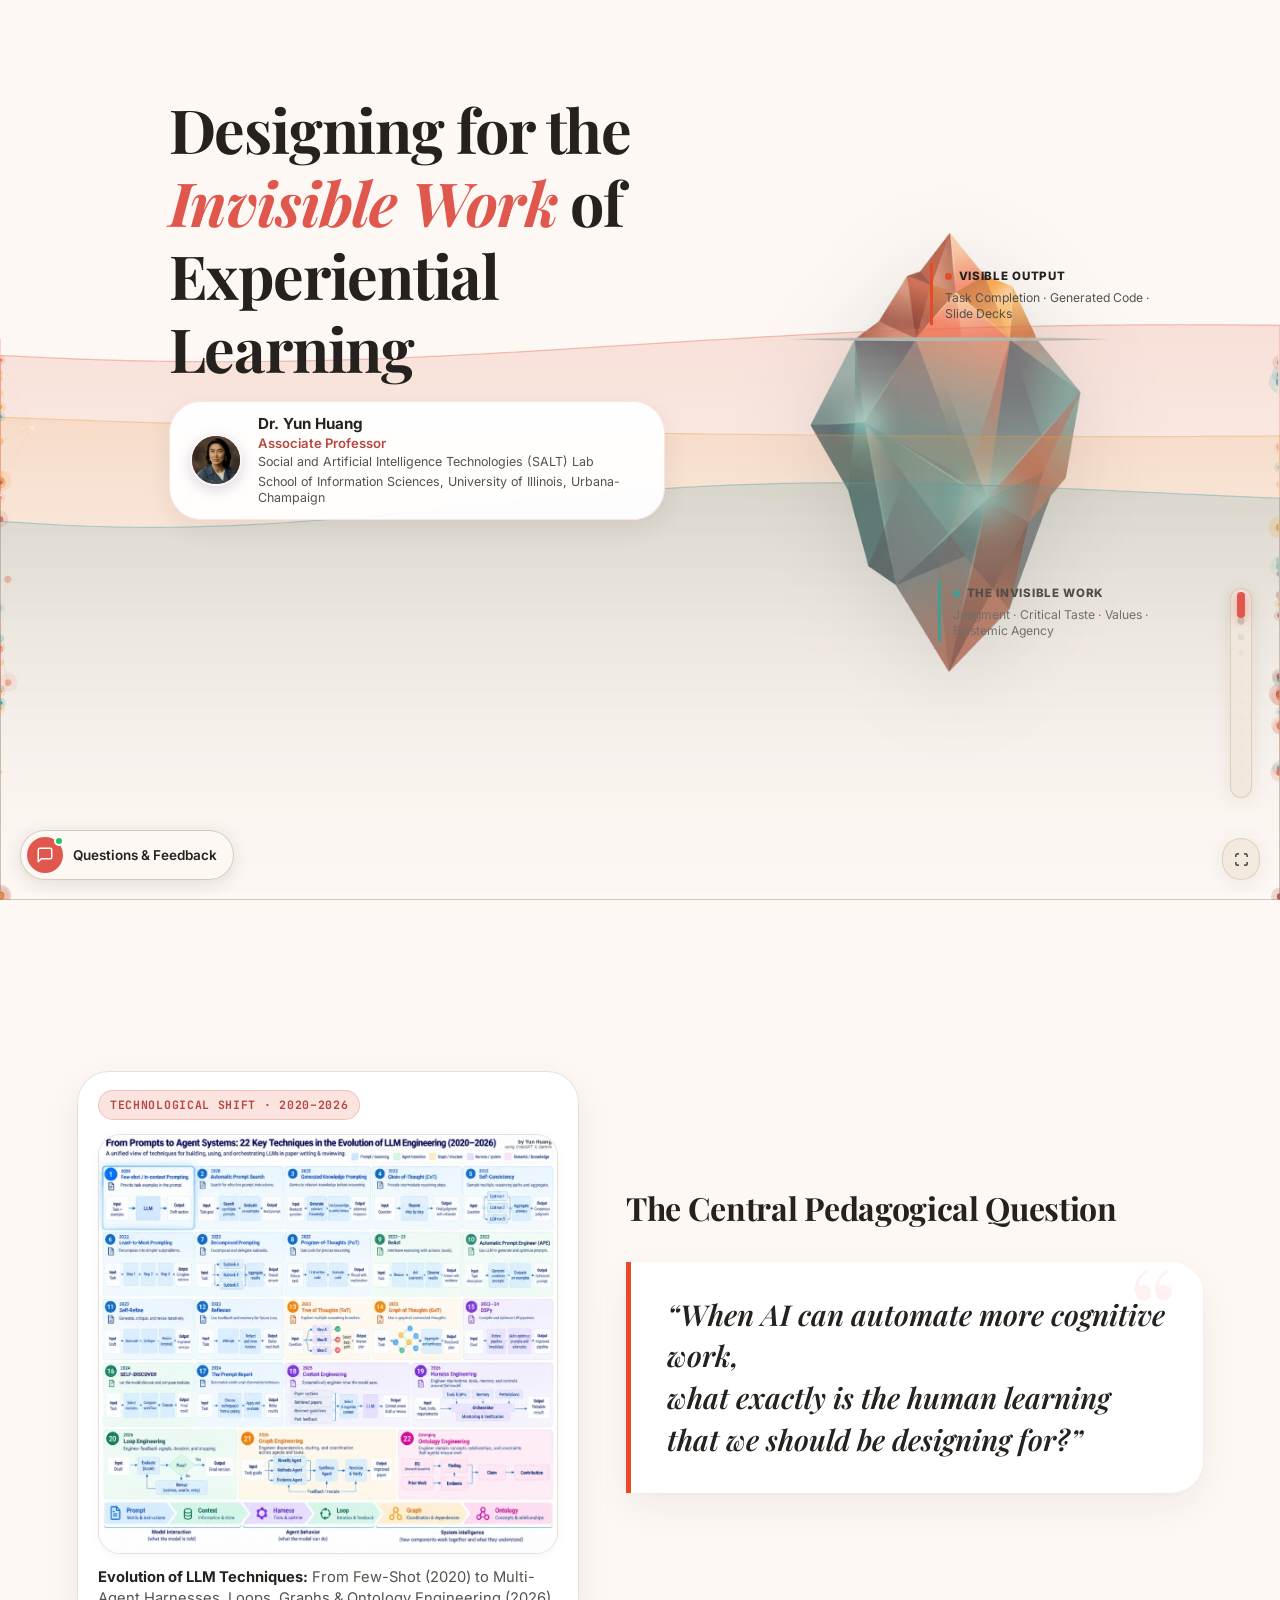
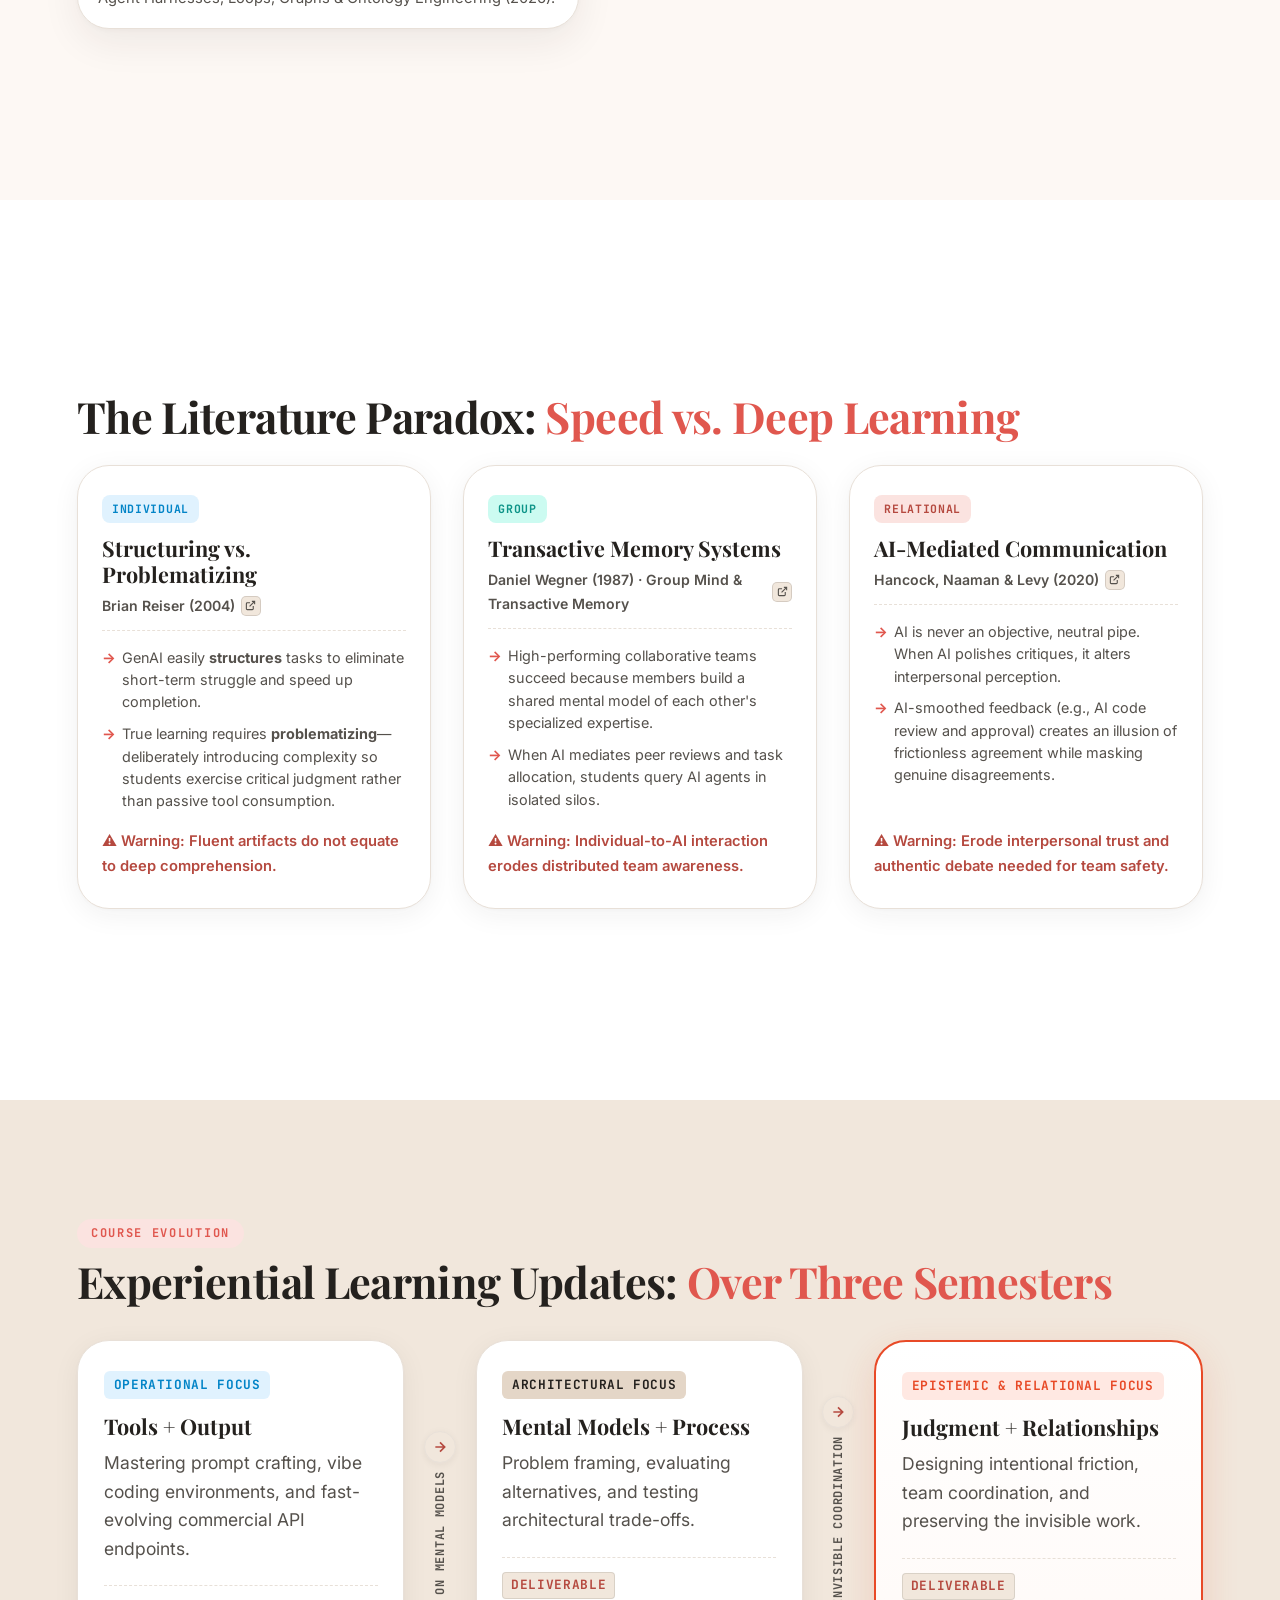
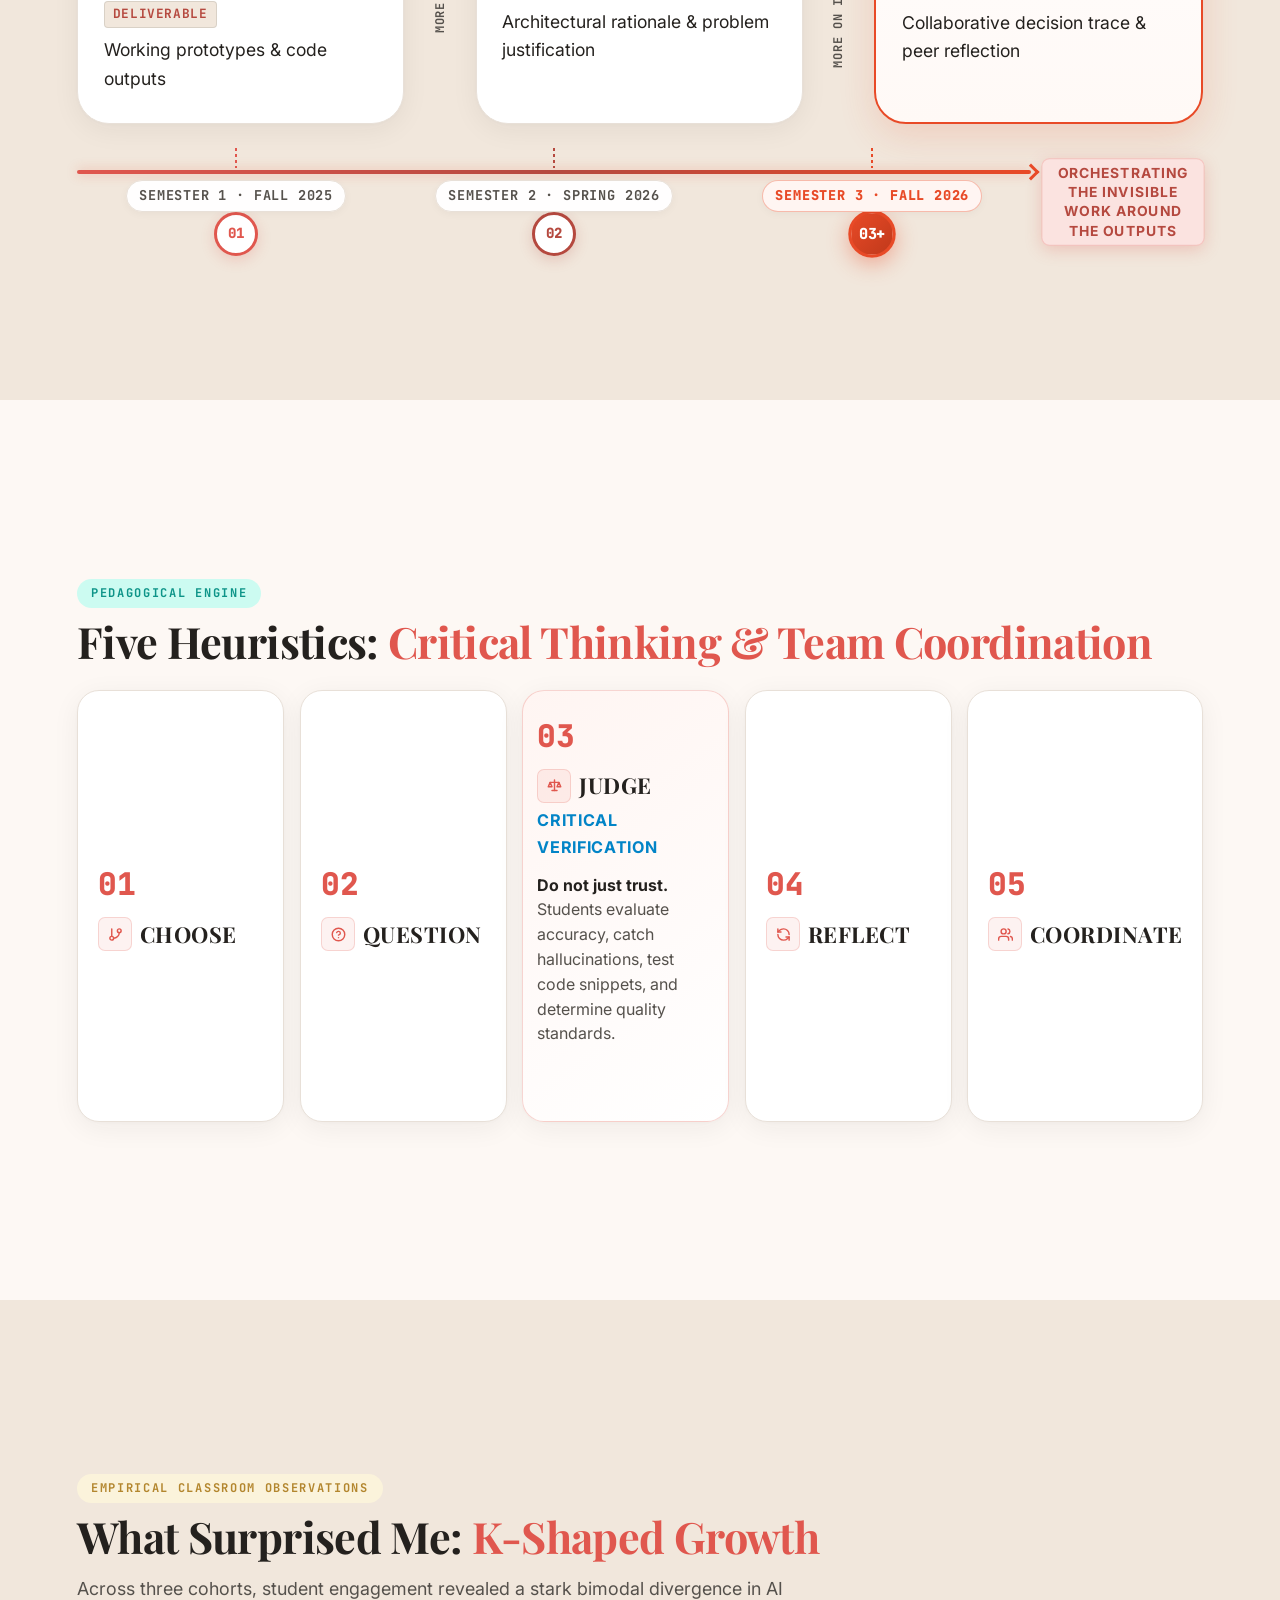
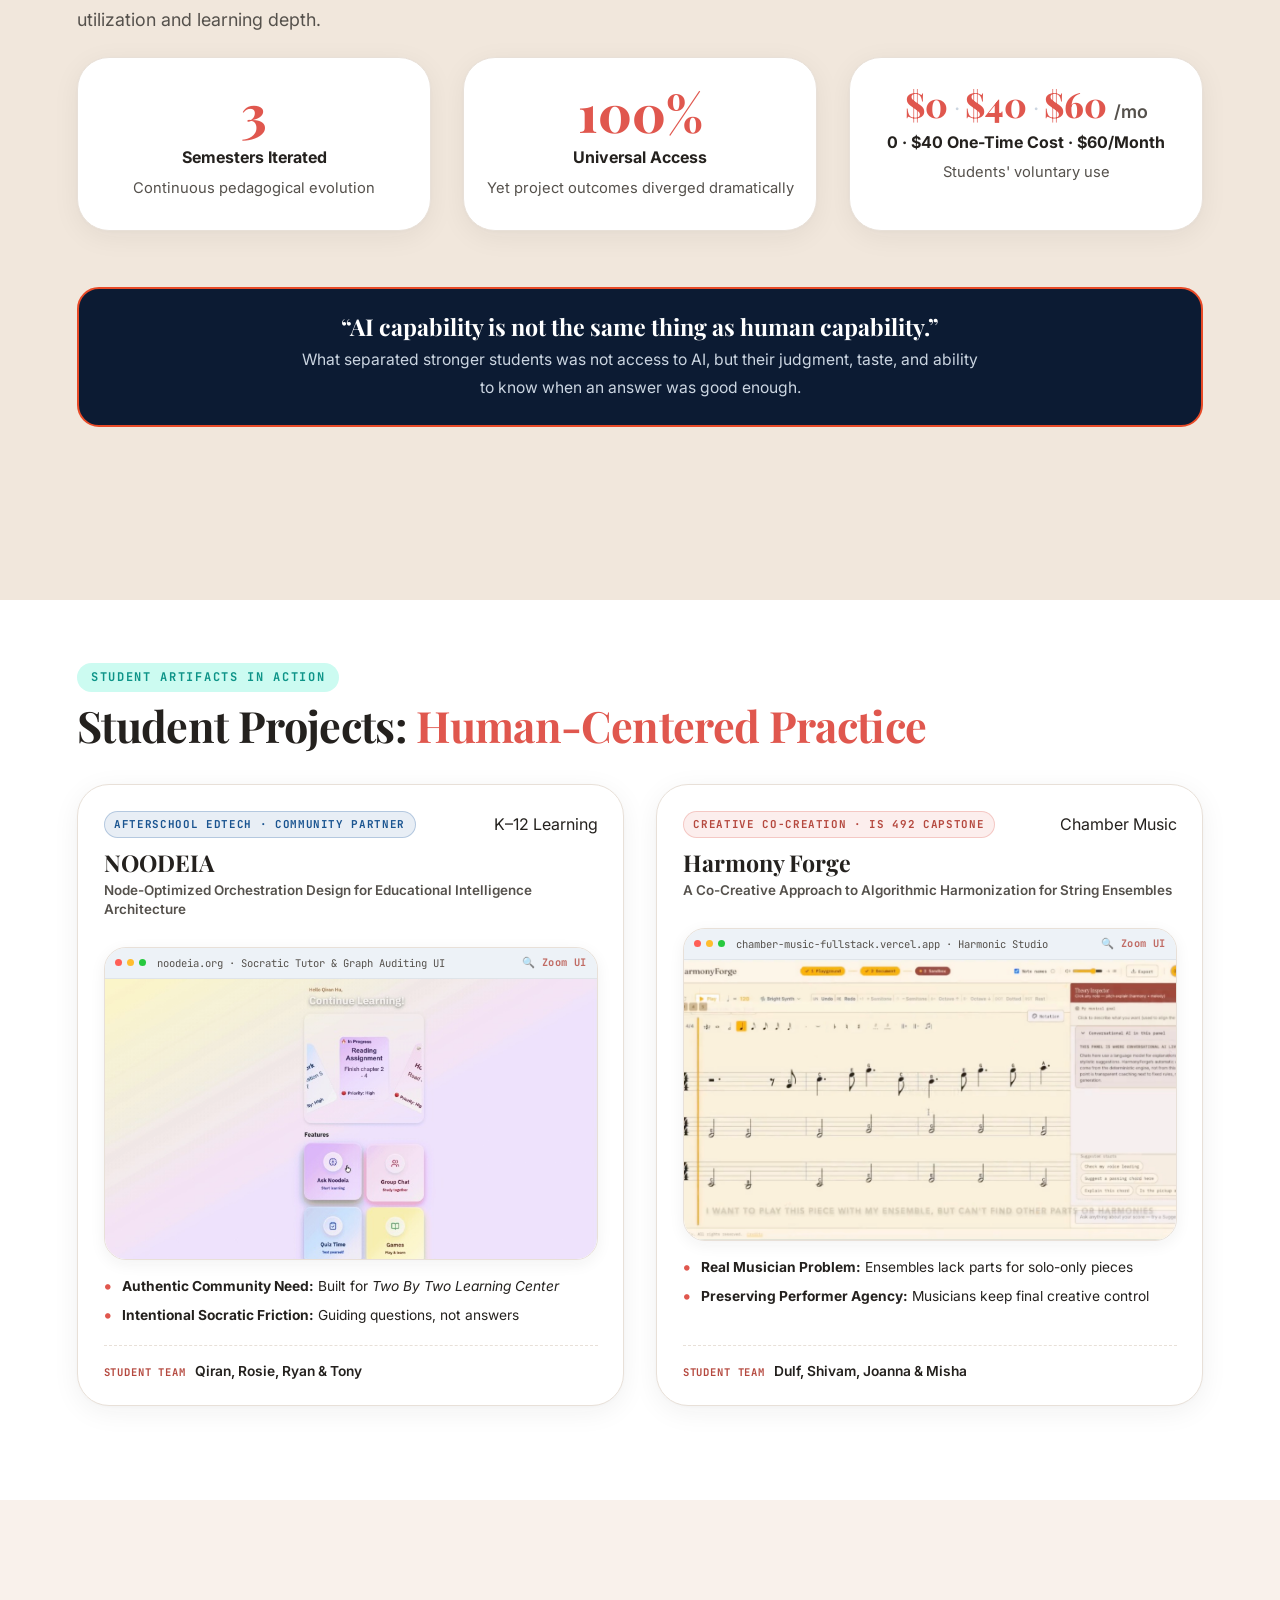
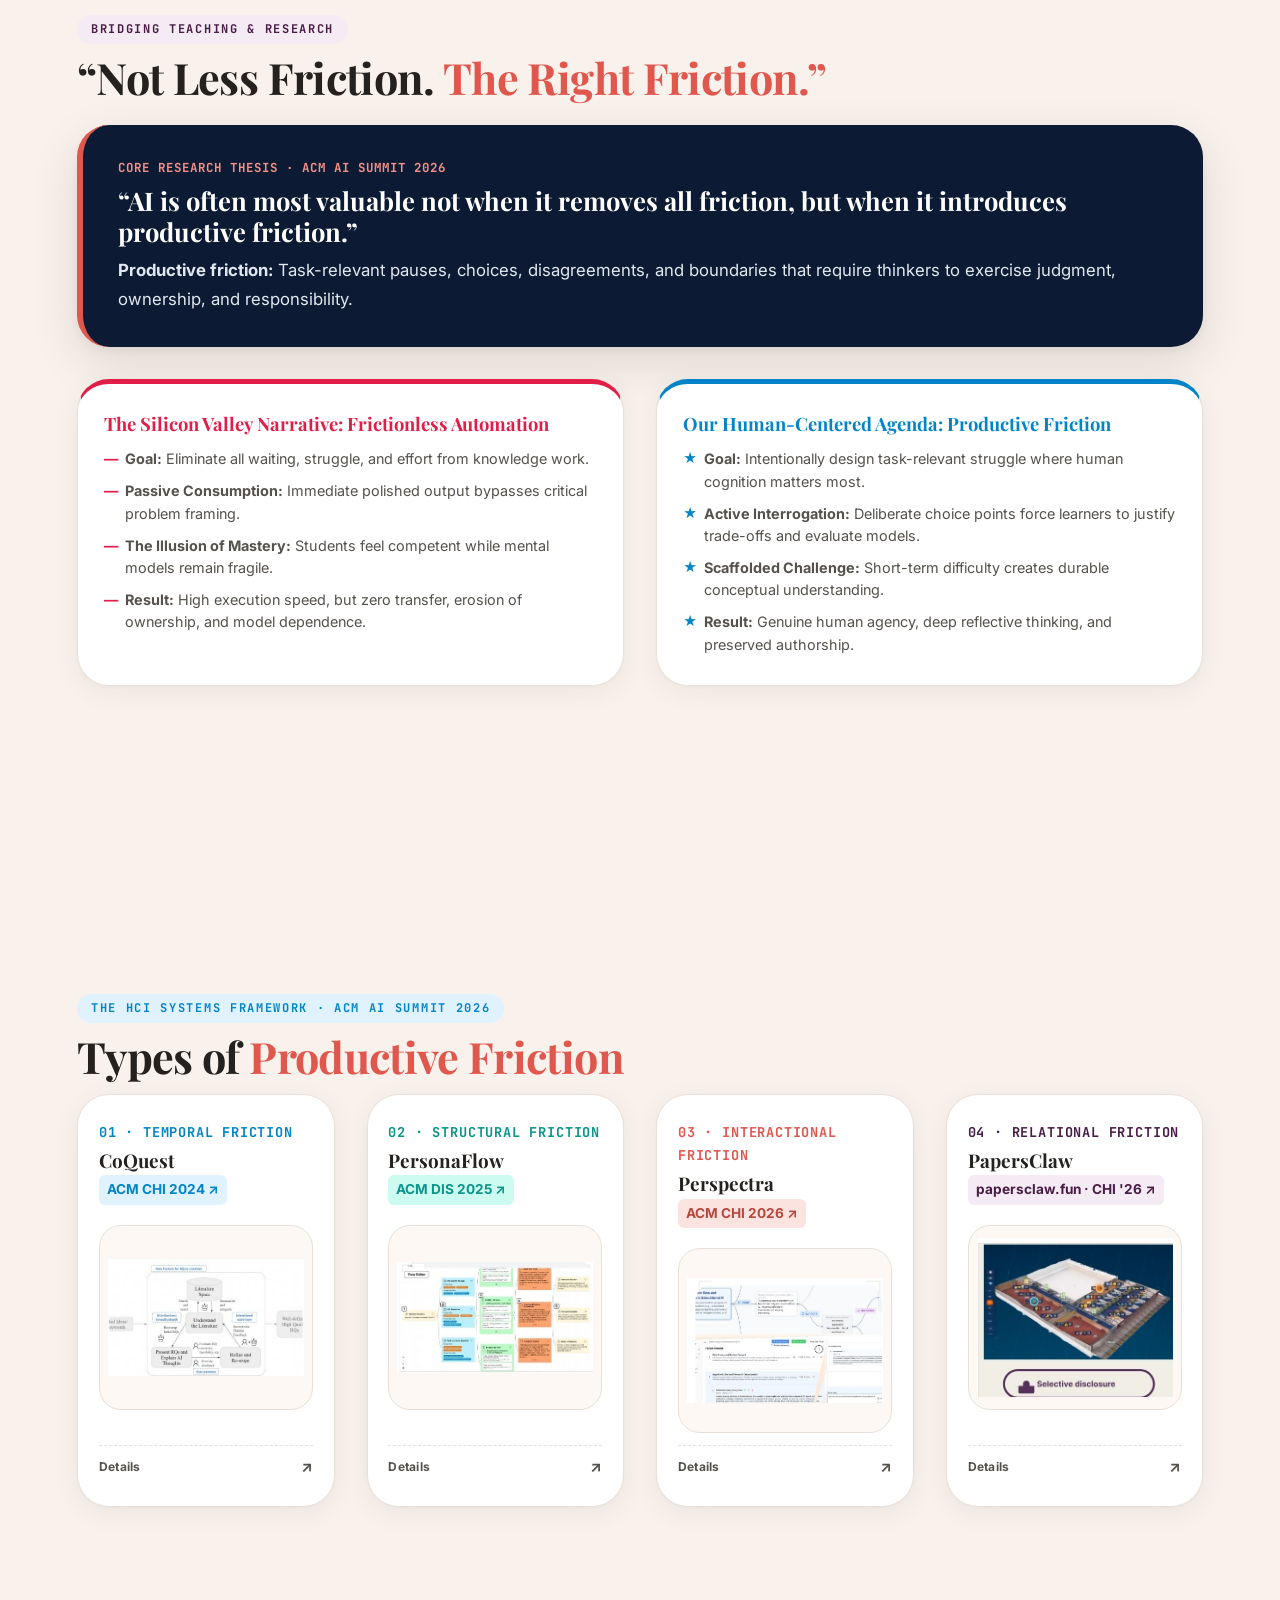
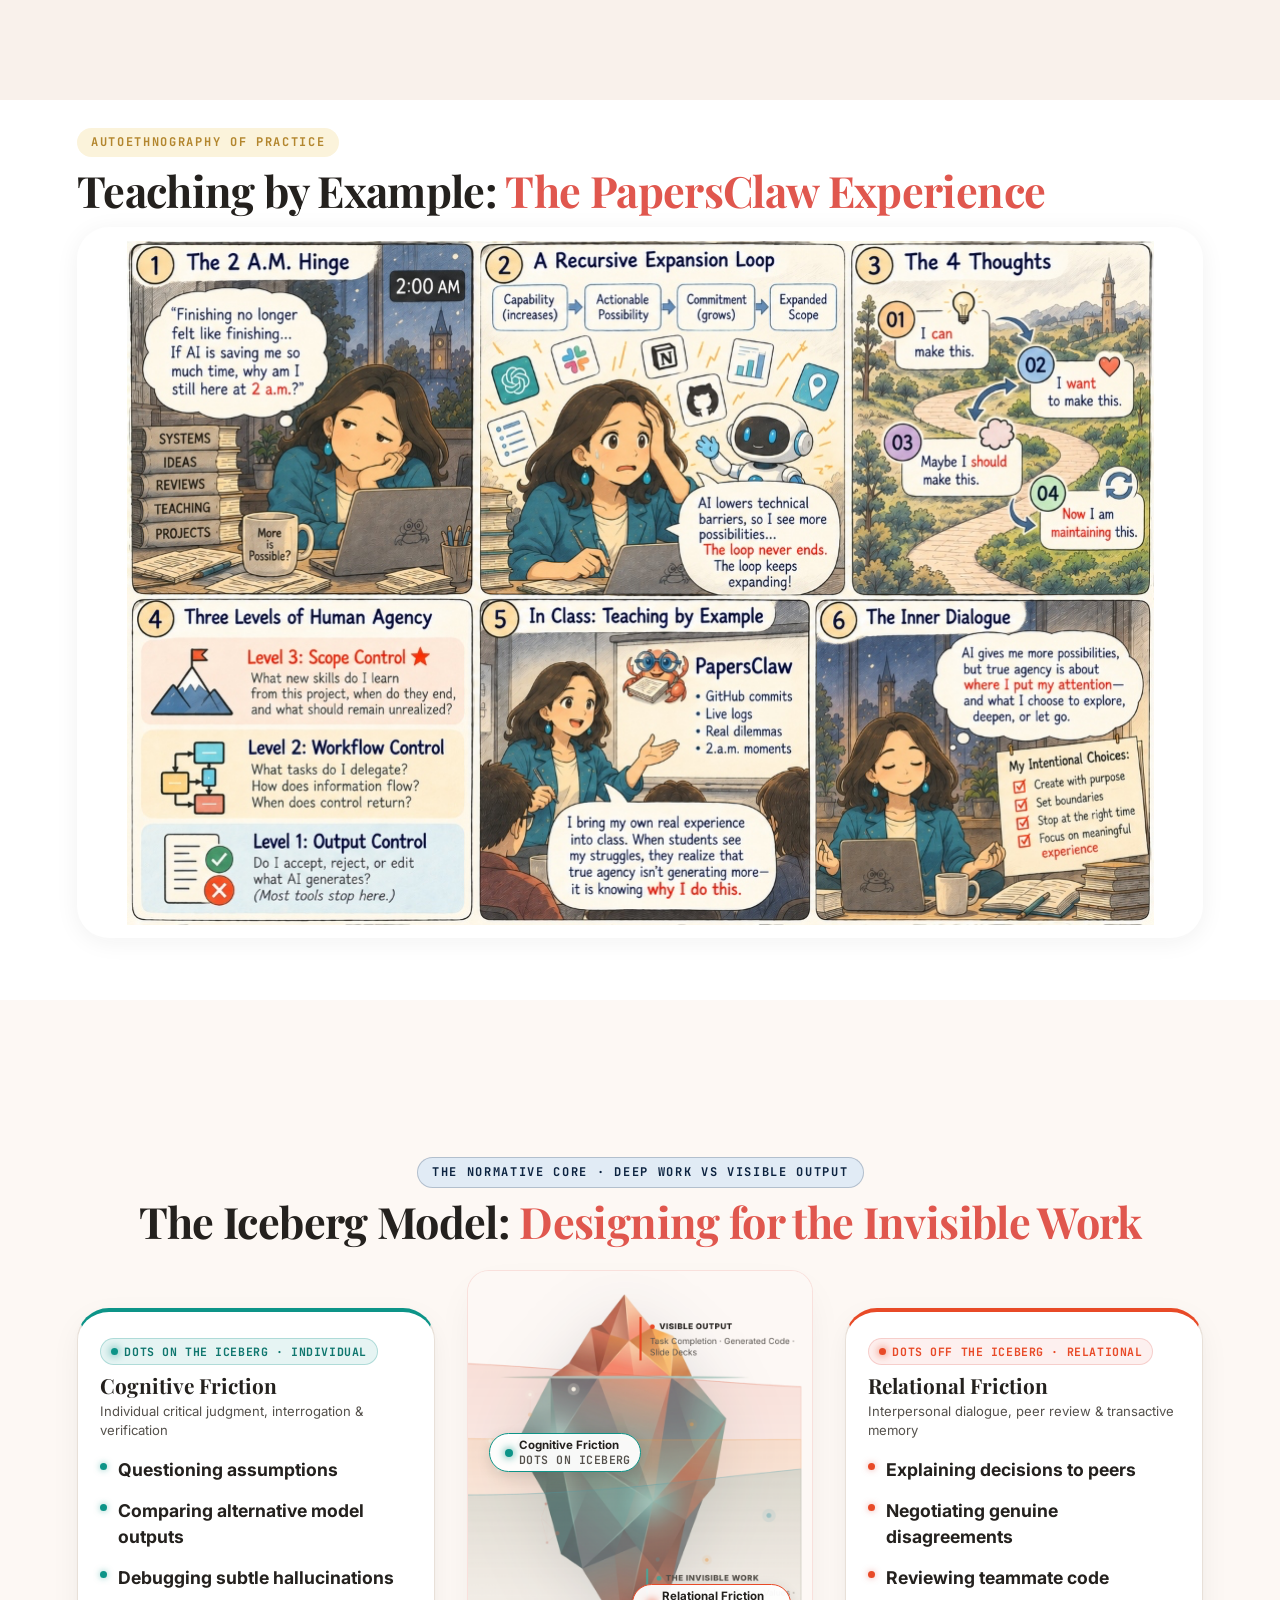
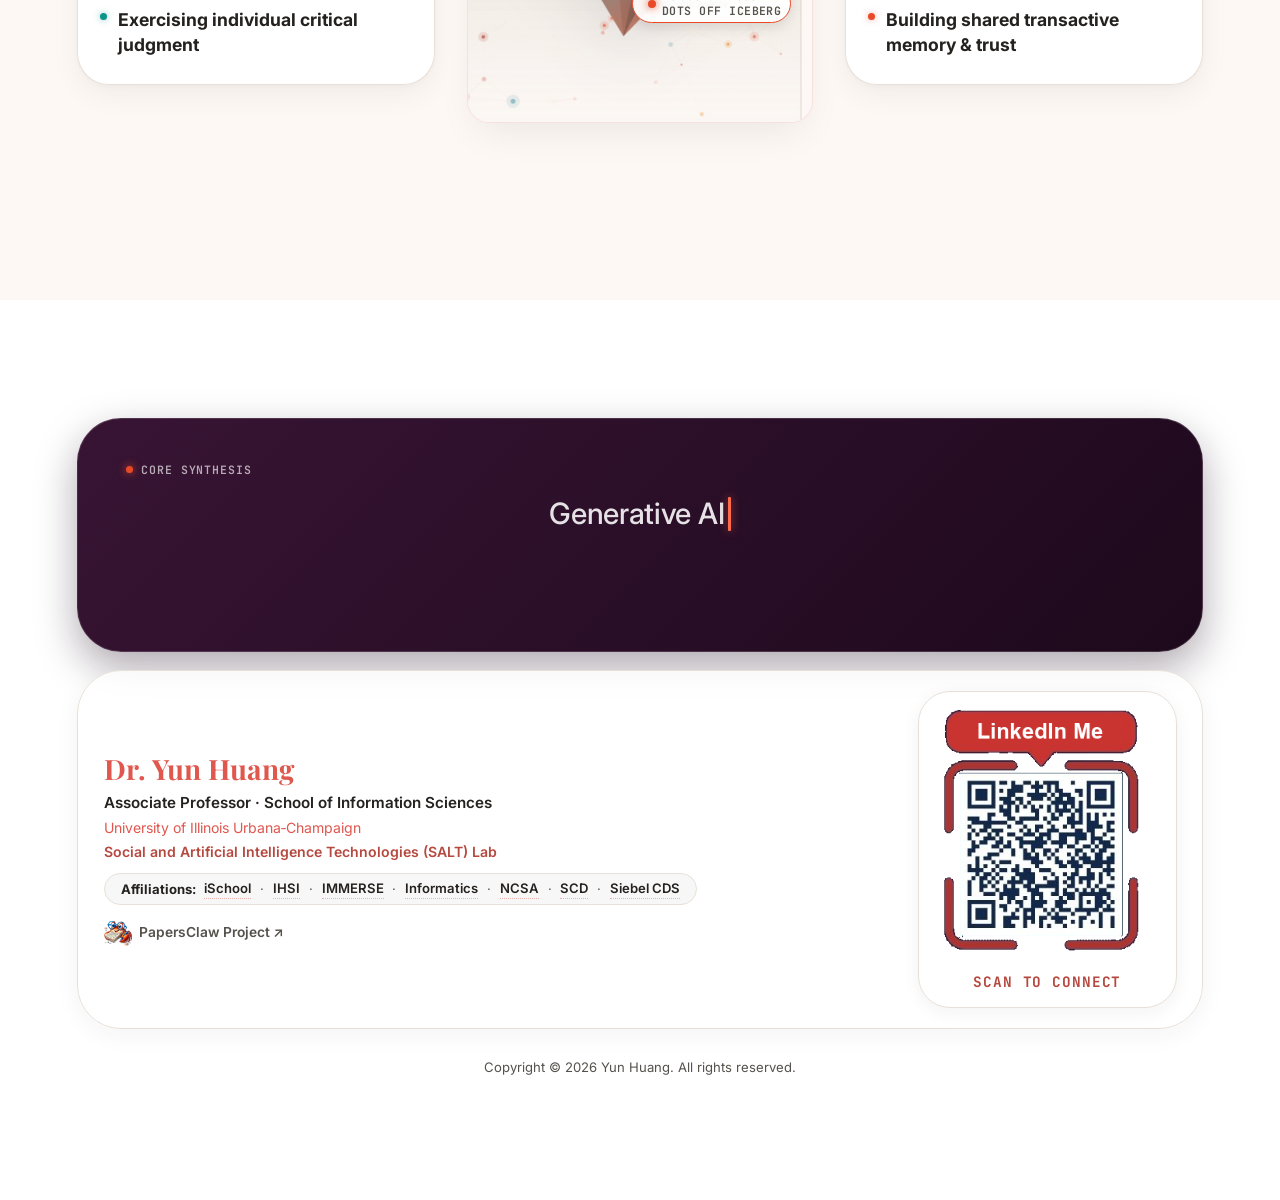
==== commit fabfe15a: "Publish website release local" ====
--- a/lightening.html
+++ b/lightening.html
@@ -1 +1 @@
-<!DOCTYPE html> <html lang="en"> <head> <meta charset="UTF-8"> <meta name="viewport" content="width=device-width,initial-scale=1"> <title>Designing for the Invisible Work of Experiential Learning in the Era of AI — Dr. Yun Huang</title> <meta name="description" content="An interactive warm editorial scrollytelling presentation on embedding Human-Centered Design and Productive Friction into AI experiential learning, by Dr. Yun Huang at the Siebel Center for Design, UIUC."> <meta property="og:title" content="Designing for the Invisible Work — Dr. Yun Huang | Siebel Center for Design"> <meta property="og:type" content="article"> <link rel="icon" type="image/svg+xml" href="/assets/favicon-CUaUsV7Q.svg"> <script type="module" crossorigin src="/assets/app-CFzCLyqP.js"></script> <link rel="stylesheet" crossorigin href="/assets/app-CLuKDawL.css"> <link rel="stylesheet" crossorigin href="/assets/lightening-C9YJqFpk.css"> </head> <body data-edition="lightening"> <div class="progress-bar" aria-hidden="true"></div> <div class="top-hover-zone" id="topHoverZone" aria-hidden="true"></div> <header class="nav-header on-first-page" id="topNav"> <div class="nav-brand"> <div class="nav-logo" aria-hidden="true">YH</div> <div class="nav-title"> Dr. Yun Huang <span>Associate Professor · School of Information Sciences, University of Illinois, Urbana-Champaign</span> </div> </div> <div class="nav-controls"> <div class="course-badge"> <svg width="12" height="12" viewBox="0 0 24 24" fill="none" stroke="currentColor" stroke-width="2.5"> <circle cx="12" cy="12" r="10"/> <path d="M12 16v-4m0-4h.01"/> </svg> SCD Talk · Sept 2026 </div> </div> </header> <nav class="vertical-progress-dock" id="verticalProgressDock" aria-label="12-Slide Deck Progress"> <div class="dock-thumb" id="dockThumb" role="slider" aria-label="Slide Scrubber" aria-valuemin="1" aria-valuemax="12" aria-valuenow="1" tabindex="0" title="Drag up or down to scrub through slides"> <span class="thumb-tooltip" id="thumbTooltip">0:00 · The Pedagogical Pivot</span> </div> <a href="#slide-1" class="vertical-progress-pill active" data-slide="1" aria-label="Slide 1: The Pedagogical Pivot"> <span class="pill-tooltip">0:00 · The Pedagogical Pivot</span> </a> <a href="#slide-2" class="vertical-progress-pill" data-slide="2" aria-label="Slide 2: The Central Question"> <span class="pill-tooltip">0:30 · The Central Question</span> </a> <a href="#slide-3" class="vertical-progress-pill" data-slide="3" aria-label="Slide 3: Literature Paradox"> <span class="pill-tooltip">0:45 · Literature Paradox</span> </a> <a href="#slide-4" class="vertical-progress-pill" data-slide="4" aria-label="Slide 4: Three Semesters Updates"> <span class="pill-tooltip">1:15 · Three Semesters Updates</span> </a> <a href="#slide-5" class="vertical-progress-pill" data-slide="5" aria-label="Slide 5: Five Heuristics"> <span class="pill-tooltip">1:45 · Five Heuristics</span> </a> <a href="#slide-6" class="vertical-progress-pill" data-slide="6" aria-label="Slide 6: K-Shaped Growth"> <span class="pill-tooltip">2:45 · K-Shaped Growth</span> </a> <a href="#slide-7" class="vertical-progress-pill" data-slide="7" aria-label="Slide 7: Student Projects"> <span class="pill-tooltip">3:30 · Student Projects</span> </a> <a href="#slide-8" class="vertical-progress-pill" data-slide="8" aria-label="Slide 8: The Right Friction"> <span class="pill-tooltip">4:00 · The Right Friction</span> </a> <a href="#slide-9" class="vertical-progress-pill" data-slide="9" aria-label="Slide 9: 4 Types of Friction"> <span class="pill-tooltip">4:40 · 4 Types of Friction</span> </a> <a href="#slide-10" class="vertical-progress-pill" data-slide="10" aria-label="Slide 10: PapersClaw & Scope Control"> <span class="pill-tooltip">5:20 · PapersClaw & Scope Control</span> </a> <a href="#slide-11" class="vertical-progress-pill" data-slide="11" aria-label="Slide 11: The Iceberg Model"> <span class="pill-tooltip">6:10 · The Iceberg Model</span> </a> <a href="#slide-12" class="vertical-progress-pill" data-slide="12" aria-label="Slide 12: Designing for Invisible Work"> <span class="pill-tooltip">6:55 · Designing for Invisible Work</span> </a> </nav> <div class="bottom-controls" id="bottomControls" aria-label="Presenter Controls"> <button class="bottom-btn" id="btnFullscreen" aria-label="Toggle Fullscreen" title="Toggle Fullscreen (F)"> <svg width="15" height="15" viewBox="0 0 24 24" fill="none" stroke="currentColor" stroke-width="2"> <path d="M8 3H5a2 2 0 0 0-2 2v3m18 0V5a2 2 0 0 0-2-2h-3m0 18h3a2 2 0 0 0 2-2v-3M3 16v3a2 2 0 0 0 2 2h3"/> </svg> <span class="btn-tooltip">Fullscreen (F)</span> </button> </div> <section class="section section--cream hero" id="slide-1"> <canvas id="heroWaveCanvas" class="hero-wave-canvas" aria-hidden="true"></canvas> <div class="hero-inner"> <div class="hero-text"> <h1 class="hero-title"> Designing for the <em>Invisible Work</em> of Experiential Learning </h1> <p class="hero-description"> Lessons from three semesters of teaching Human-AI collaboration courses. </p> <div class="hero-speaker"> <div class="hero-speaker-avatar"> <img src="/assets/yun_huang-CgcAdXYY.jpg?v=headshot_v2" alt="Dr. Yun Huang"> </div> <div class="hero-speaker-info"> <strong>Dr. Yun Huang</strong> <span class="speaker-role">Associate Professor</span> <span class="speaker-affiliation">Social and Artificial Intelligence Technologies (SALT) Lab</span> <span class="speaker-affiliation">School of Information Sciences, University of Illinois, Urbana-Champaign</span> </div> </div> </div> <div class="hero-visual"> <div class="hero-iceberg-wrapper"> <img src="/assets/hero_iceberg-BILG-JTS.png?v=transparent" alt="Experiential Learning Iceberg Model" class="hero-iceberg-img"> <div class="hero-iceberg-tag hero-iceberg-tag--above"> <div class="tag-title"><span class="dot"></span> Visible Output</div> <span class="tag-sub">Task Completion · Generated Code · Slide Decks</span> </div> <div class="hero-iceberg-tag hero-iceberg-tag--below"> <div class="tag-title"><span class="dot dot--teal"></span> The Invisible Work</div> <span class="tag-sub">Judgment · Critical Taste · Values · Epistemic Agency</span> </div> </div> </div> </div> </section> <section class="section section--cream central-question-page" id="slide-2" style="background:var(--cream)!important"> <div class="section-inner"> <div class="question-page-grid"> <div class="question-page-media reveal-left"> <div class="infographic-preview-card" data-popup-target="modal-prompt-evolution" role="button" tabindex="0" title="Click to view full high-res infographic"> <div class="infographic-badge-bar"> <span class="infographic-pill">Technological Shift · 2020–2026</span> </div> <div class="infographic-image-frame"> <img src="/assets/prompt_evolution-LneA-CwV.jpg?v=22tech" alt="From Prompts to Agent Systems: 22 Key Techniques in the Evolution of LLM Engineering (2020-2026)"> </div> <div class="infographic-caption-bar"> <strong>Evolution of LLM Techniques:</strong> From Few-Shot (2020) to Multi-Agent Harnesses, Loops, Graphs & Ontology Engineering (2026). </div> </div> </div> <div class="question-page-content reveal-right"> <h2 class="question-page-heading">The Central Pedagogical Question</h2> <div class="hero-question-display"> <blockquote class="hero-question-quote"> “When AI can automate more cognitive work,<br> what exactly is the human learning that we should be designing for?” </blockquote> </div> </div> </div> </div> </section> <section class="section section--white" id="slide-3"> <div class="section-inner"> <div class="section-header reveal"> <h2>The Literature Paradox: <span class="accent">Speed vs. Deep Learning</span></h2> </div> <div class="theory-trio reveal stagger"> <div class="theory-card" style="--i:0"> <span class="theory-badge badge-sky">Individual</span> <h3> <a href="https://doi.org/10.1207/s15327809jls1303_2" target="_blank" rel="noopener" class="paper-link" title="Read Brian Reiser (2004) Original Paper"> Structuring vs. Problematizing </a> </h3> <div class="theory-author"> <a href="https://doi.org/10.1207/s15327809jls1303_2" target="_blank" rel="noopener" class="author-citation-link" title="Brian Reiser (2004) Journal of the Learning Sciences"> Brian Reiser (2004) <span class="citation-icon-btn" aria-label="Open paper"><svg width="11" height="11" viewBox="0 0 24 24" fill="none" stroke="currentColor" stroke-width="2.4"> <path d="M18 13v6a2 2 0 0 1-2 2H5a2 2 0 0 1-2-2V8a2 2 0 0 1 2-2h6"/> <polyline points="15 3 21 3 21 9"/> <line x1="10" y1="14" x2="21" y2="3"/> </svg></span> </a> </div> <ul class="theory-bullets"> <li>GenAI easily <strong>structures</strong> tasks to eliminate short-term struggle and speed up completion. </li> <li>True learning requires <strong>problematizing</strong>—deliberately introducing complexity so students exercise critical judgment rather than passive tool consumption.</li> </ul> <div class="theory-warning">⚠️ Warning: Fluent artifacts do not equate to deep comprehension.</div> </div> <div class="theory-card" style="--i:1"> <span class="theory-badge badge-teal">Group</span> <h3> <a href="https://doi.org/10.1007/978-1-4612-4634-3_9" target="_blank" rel="noopener" class="paper-link" title="Read Daniel Wegner (1987) Original Paper"> Transactive Memory Systems </a> </h3> <div class="theory-author"> <a href="https://doi.org/10.1007/978-1-4612-4634-3_9" target="_blank" rel="noopener" class="author-citation-link" title="Daniel Wegner (1987) Transactive Memory in Theories of Group Behavior"> Daniel Wegner (1987) · Group Mind &amp; Transactive Memory <span class="citation-icon-btn" aria-label="Open paper"><svg width="11" height="11" viewBox="0 0 24 24" fill="none" stroke="currentColor" stroke-width="2.4"> <path d="M18 13v6a2 2 0 0 1-2 2H5a2 2 0 0 1-2-2V8a2 2 0 0 1 2-2h6"/> <polyline points="15 3 21 3 21 9"/> <line x1="10" y1="14" x2="21" y2="3"/> </svg></span> </a> </div> <ul class="theory-bullets"> <li>High-performing collaborative teams succeed because members build a shared mental model of each other's specialized expertise.</li> <li>When AI mediates peer reviews and task allocation, students query AI agents in isolated silos.</li> </ul> <div class="theory-warning">⚠️ Warning: Individual-to-AI interaction erodes distributed team awareness.</div> </div> <div class="theory-card" style="--i:2"> <span class="theory-badge badge-orange">Relational</span> <h3> <a href="https://doi.org/10.1093/jcmc/zmz022" target="_blank" rel="noopener" class="paper-link" title="Read Hancock et al. (2020) Original Paper"> AI-Mediated Communication </a> </h3> <div class="theory-author"> <a href="https://doi.org/10.1093/jcmc/zmz022" target="_blank" rel="noopener" class="author-citation-link" title="Hancock, Naaman &amp; Levy (2020) Journal of Computer-Mediated Communication"> Hancock, Naaman &amp; Levy (2020) <span class="citation-icon-btn" aria-label="Open paper"><svg width="11" height="11" viewBox="0 0 24 24" fill="none" stroke="currentColor" stroke-width="2.4"> <path d="M18 13v6a2 2 0 0 1-2 2H5a2 2 0 0 1-2-2V8a2 2 0 0 1 2-2h6"/> <polyline points="15 3 21 3 21 9"/> <line x1="10" y1="14" x2="21" y2="3"/> </svg></span> </a> </div> <ul class="theory-bullets"> <li>AI is never an objective, neutral pipe. When AI polishes critiques, it alters interpersonal perception. </li> <li>AI-smoothed feedback (e.g., AI code review and approval) creates an illusion of frictionless agreement while masking genuine disagreements. </li> </ul> <div class="theory-warning">⚠️ Warning: Erode interpersonal trust and authentic debate needed for team safety. </div> </div> </div> </div> </section> <section class="section section--sand" id="slide-4"> <div class="section-inner"> <div class="section-header reveal"> <div class="section-label section-label--coral">Course Evolution</div> <h2>Experiential Learning Updates: <span class="accent">Over Three Semesters</span></h2> </div> <div class="goals-timeline timeline-unfold-container reveal" id="goalsTimeline"> <div class="timeline-cards-row"> <div class="timeline-card" style="--i:0"> <div class="timeline-card-header"> <span class="timeline-level-badge level-operational">Operational Focus</span> </div> <h4>Tools + Output</h4> <p>Mastering prompt crafting, vibe coding environments, and fast-evolving commercial API endpoints.</p> <div class="evolution-card-meta"> <span class="meta-tag">Deliverable</span> Working prototypes &amp; code outputs </div> </div> <div class="timeline-flow-connector" aria-hidden="true"> <div class="flow-circle"> <svg width="16" height="16" viewBox="0 0 24 24" fill="none" stroke="currentColor" stroke-width="2.5"> <path d="M5 12h14M12 5l7 7-7 7"/> </svg> </div> <span class="flow-text">More on Mental Models</span> </div> <div class="timeline-card" style="--i:1"> <div class="timeline-card-header"> <span class="timeline-level-badge level-architectural">Architectural Focus</span> </div> <h4>Mental Models + Process</h4> <p>Problem framing, evaluating alternatives, and testing architectural trade-offs.</p> <div class="evolution-card-meta"> <span class="meta-tag">Deliverable</span> Architectural rationale &amp; problem justification </div> </div> <div class="timeline-flow-connector" aria-hidden="true"> <div class="flow-circle"> <svg width="16" height="16" viewBox="0 0 24 24" fill="none" stroke="currentColor" stroke-width="2.5"> <path d="M5 12h14M12 5l7 7-7 7"/> </svg> </div> <span class="flow-text">More on Invisible Coordination</span> </div> <div class="timeline-card timeline-card--culmination" style="--i:2"> <div class="timeline-card-header"> <span class="timeline-level-badge level-relational">Epistemic &amp; Relational Focus</span> </div> <h4>Judgment + Relationships</h4> <p>Designing intentional friction, team coordination, and preserving the invisible work.</p> <div class="evolution-card-meta"> <span class="meta-tag">Deliverable</span> Collaborative decision trace &amp; peer reflection </div> </div> </div> <div class="timeline-track-header"> <div class="timeline-track-with-labels"> <span class="timeline-edge-label timeline-edge-label--start">Evaluating Outputs</span> <div class="timeline-track-inner"> <div class="timeline-milestones"> <div class="timeline-milestone milestone-1"> <div class="milestone-dot"><span class="dot-num">01</span></div> <div class="milestone-time">Semester 1 · Fall 2025</div> <div class="milestone-stem"></div> </div> <div class="timeline-milestone milestone-2"> <div class="milestone-dot"><span class="dot-num">02</span></div> <div class="milestone-time">Semester 2 · Spring 2026</div> <div class="milestone-stem"></div> </div> <div class="timeline-milestone milestone-3"> <div class="milestone-dot"><span class="dot-num">03+</span></div> <div class="milestone-time">Semester 3 · Fall 2026</div> <div class="milestone-stem"></div> </div> </div> <div class="timeline-track-line" aria-hidden="true"> <div class="timeline-track-fill"></div> <div class="timeline-track-arrow"></div> </div> </div> <span class="timeline-edge-label timeline-edge-label--end">Orchestrating the invisible work around the outputs</span> </div> </div> </div> </div> </section> <section class="section section--cream" id="slide-5"> <div class="section-inner"> <div class="section-header reveal"> <div class="section-label section-label--teal">Pedagogical Engine</div> <h2>Five Heuristics: <span class="accent">Critical Thinking & Team Coordination</span></h2> <p class="section-desc"> Instead of focusing on tool mastery, the curriculum is structured around decision-making, verification, and collaboration. </p> </div> <div class="pipeline-track reveal"> <div class="pipeline-step auto-flipped" style="--i:0"> <div class="pipeline-card-inner"> <div class="pipeline-card-front"> <div class="pipeline-number">01</div> <h4> <span class="step-logo" aria-hidden="true"> <svg width="15" height="15" viewBox="0 0 24 24" fill="none" stroke="currentColor" stroke-width="2.3" stroke-linecap="round" stroke-linejoin="round"> <path d="M6 3v12"></path> <circle cx="18" cy="6" r="3"></circle> <circle cx="6" cy="18" r="3"></circle> <path d="M18 9a9 9 0 0 1-9 9"></path> </svg> </span> CHOOSE </h4> </div> <div class="pipeline-card-back"> <div class="pipeline-number">01</div> <h4> <span class="step-logo" aria-hidden="true"> <svg width="15" height="15" viewBox="0 0 24 24" fill="none" stroke="currentColor" stroke-width="2.3" stroke-linecap="round" stroke-linejoin="round"> <path d="M6 3v12"></path> <circle cx="18" cy="6" r="3"></circle> <circle cx="6" cy="18" r="3"></circle> <path d="M18 9a9 9 0 0 1-9 9"></path> </svg> </span> CHOOSE </h4> <div class="step-subtitle">Decision Making</div> <p><strong class="step-dont">Do not just produce.</strong> Students analyze task complexity, API costs, context windows, and latency to justify tool selection.</p> </div> </div> </div> <div class="pipeline-step" style="--i:1"> <div class="pipeline-card-inner"> <div class="pipeline-card-front"> <div class="pipeline-number">02</div> <h4> <span class="step-logo" aria-hidden="true"> <svg width="15" height="15" viewBox="0 0 24 24" fill="none" stroke="currentColor" stroke-width="2.3" stroke-linecap="round" stroke-linejoin="round"> <circle cx="12" cy="12" r="10"></circle> <path d="M9.09 9a3 3 0 0 1 5.83 1c0 2-3 3-3 3"></path> <line x1="12" y1="17" x2="12.01" y2="17"></line> </svg> </span> QUESTION </h4> </div> <div class="pipeline-card-back"> <div class="pipeline-number">02</div> <h4> <span class="step-logo" aria-hidden="true"> <svg width="15" height="15" viewBox="0 0 24 24" fill="none" stroke="currentColor" stroke-width="2.3" stroke-linecap="round" stroke-linejoin="round"> <circle cx="12" cy="12" r="10"></circle> <path d="M9.09 9a3 3 0 0 1 5.83 1c0 2-3 3-3 3"></path> <line x1="12" y1="17" x2="12.01" y2="17"></line> </svg> </span> QUESTION </h4> <div class="step-subtitle">Problem Framing</div> <p><strong class="step-dont">Do not just accept.</strong> Students formulate hypothesis-driven inquiries, test edge cases, and interrogate underlying model assumptions.</p> </div> </div> </div> <div class="pipeline-step" style="--i:2"> <div class="pipeline-card-inner"> <div class="pipeline-card-front"> <div class="pipeline-number">03</div> <h4> <span class="step-logo" aria-hidden="true"> <svg width="15" height="15" viewBox="0 0 24 24" fill="none" stroke="currentColor" stroke-width="2.3" stroke-linecap="round" stroke-linejoin="round"> <path d="M12 3v17"></path> <path d="M5 7h14"></path> <path d="M5 7l-3 7h6l-3-7z"></path> <path d="M19 7l-3 7h6l-3-7z"></path> <path d="M8 20h8"></path> </svg> </span> JUDGE </h4> </div> <div class="pipeline-card-back"> <div class="pipeline-number">03</div> <h4> <span class="step-logo" aria-hidden="true"> <svg width="15" height="15" viewBox="0 0 24 24" fill="none" stroke="currentColor" stroke-width="2.3" stroke-linecap="round" stroke-linejoin="round"> <path d="M12 3v17"></path> <path d="M5 7h14"></path> <path d="M5 7l-3 7h6l-3-7z"></path> <path d="M19 7l-3 7h6l-3-7z"></path> <path d="M8 20h8"></path> </svg> </span> JUDGE </h4> <div class="step-subtitle">Critical Verification</div> <p><strong class="step-dont">Do not just trust.</strong> Students evaluate accuracy, catch hallucinations, test code snippets, and determine quality standards.</p> </div> </div> </div> <div class="pipeline-step" style="--i:3"> <div class="pipeline-card-inner"> <div class="pipeline-card-front"> <div class="pipeline-number">04</div> <h4> <span class="step-logo" aria-hidden="true"> <svg width="15" height="15" viewBox="0 0 24 24" fill="none" stroke="currentColor" stroke-width="2.3" stroke-linecap="round" stroke-linejoin="round"> <path d="M21 12a9 9 0 0 0-9-9 9.75 9.75 0 0 0-6.74 2.74L3 8"></path> <polyline points="3 3 3 8 8 8"></polyline> <path d="M3 12a9 9 0 0 0 9 9 9.75 9.75 0 0 0 6.74-2.74L21 16"></path> <polyline points="16 16 21 16 21 21"></polyline> </svg> </span> REFLECT </h4> </div> <div class="pipeline-card-back"> <div class="pipeline-number">04</div> <h4> <span class="step-logo" aria-hidden="true"> <svg width="15" height="15" viewBox="0 0 24 24" fill="none" stroke="currentColor" stroke-width="2.3" stroke-linecap="round" stroke-linejoin="round"> <path d="M21 12a9 9 0 0 0-9-9 9.75 9.75 0 0 0-6.74 2.74L3 8"></path> <polyline points="3 3 3 8 8 8"></polyline> <path d="M3 12a9 9 0 0 0 9 9 9.75 9.75 0 0 0 6.74-2.74L21 16"></path> <polyline points="16 16 21 16 21 21"></polyline> </svg> </span> REFLECT </h4> <div class="step-subtitle">Durable Synthesis</div> <p><strong class="step-dont">Do not just automate.</strong> Students articulate why specific paths were chosen, document rejected alternatives, and distill portable models.</p> </div> </div> </div> <div class="pipeline-step" style="--i:4"> <div class="pipeline-card-inner"> <div class="pipeline-card-front"> <div class="pipeline-number">05</div> <h4> <span class="step-logo" aria-hidden="true"> <svg width="15" height="15" viewBox="0 0 24 24" fill="none" stroke="currentColor" stroke-width="2.3" stroke-linecap="round" stroke-linejoin="round"> <path d="M17 21v-2a4 4 0 0 0-4-4H5a4 4 0 0 0-4 4v2"></path> <circle cx="9" cy="7" r="4"></circle> <path d="M23 21v-2a4 4 0 0 0-3-3.87"></path> <path d="M16 3.13a4 4 0 0 1 0 7.75"></path> </svg> </span> COORDINATE </h4> </div> <div class="pipeline-card-back"> <div class="pipeline-number">05</div> <h4> <span class="step-logo" aria-hidden="true"> <svg width="15" height="15" viewBox="0 0 24 24" fill="none" stroke="currentColor" stroke-width="2.3" stroke-linecap="round" stroke-linejoin="round"> <path d="M17 21v-2a4 4 0 0 0-4-4H5a4 4 0 0 0-4 4v2"></path> <circle cx="9" cy="7" r="4"></circle> <path d="M23 21v-2a4 4 0 0 0-3-3.87"></path> <path d="M16 3.13a4 4 0 0 1 0 7.75"></path> </svg> </span> COORDINATE </h4> <div class="step-subtitle">Human Teamwork</div> <p><strong class="step-dont">Do not just work individually.</strong> Students divide system architectures across peers, conduct peer reviews, and establish shared team memory.</p> </div> </div> </div> </div> </div> </section> <section class="section section--sand" id="slide-6"> <div class="section-inner"> <div class="section-header reveal"> <div class="section-label section-label--gold">Empirical Classroom Observations</div> <h2>What Surprised Me: <span class="accent">K-Shaped Growth</span></h2> <p class="section-desc"> Across three cohorts, student engagement revealed a stark bimodal divergence in AI utilization and learning depth. </p> </div> <div class="metrics reveal stagger"> <div class="metric" style="--i:0"> <div class="metric-value" data-count="3">0</div> <div class="metric-label">Semesters Iterated</div> <div class="metric-sub">Continuous pedagogical evolution</div> </div> <div class="metric" style="--i:1"> <div class="metric-value" data-count="100" data-suffix="%">0%</div> <div class="metric-label">Universal Access</div> <div class="metric-sub">Yet project outcomes diverged dramatically</div> </div> <div class="metric" style="--i:2"> <div class="metric-value metric-value--tiered"> <span class="m-val">$0</span> <span class="m-sep">·</span> <span class="m-val" data-prefix="$" data-count="40">$0</span> <span class="m-sep">·</span> <span class="m-val" data-prefix="$" data-count="60">$0</span><span class="m-unit">/mo</span> </div> <div class="metric-label">0 · $40 One-Time Cost · $60/Month</div> <div class="metric-sub">Students' voluntary use</div> </div> </div> <div class="central-quote-banner reveal"> <h3>“AI capability is not the same thing as human capability.”</h3> <p>What separated stronger students was not access to AI, but their judgment, taste, and ability to know when an answer was good enough.</p> </div> </div> </section> <section class="section section--white" id="slide-7"> <div class="section-inner"> <div class="section-header reveal"> <div class="section-label section-label--teal">Student Artifacts in Action</div> <h2>Student Projects: <span class="accent">Human-Centered Practice</span></h2> </div> <div class="sample-projects-grid reveal"> <div class="project-showcase-card"> <div class="project-card-header"> <div class="project-top-meta"> <span class="project-badge badge-edtech">Afterschool EdTech · Community Partner</span> <span class="meta-tag">K–12 Learning</span> </div> <h3>NOODEIA</h3> <div class="project-full-title"> Node-Optimized Orchestration Design for Educational Intelligence Architecture </div> </div> <div class="project-thumb-frame" data-popup-target="modal-project-noodeia" role="button" tabindex="0" title="Click to view full NOODEIA system interface"> <div class="project-thumb-browser-bar"> <span class="browser-dot dot-red"></span> <span class="browser-dot dot-yellow"></span> <span class="browser-dot dot-green"></span> <span class="browser-address">noodeia.org · Socratic Tutor &amp; Graph Auditing UI</span> <span class="project-thumb-zoom">🔍 Zoom UI</span> </div> <div class="project-thumb-img-wrap"> <img src="/assets/noodeia-DO3NQMH8.jpg" alt="NOODEIA Socratic Tutor Application Interface" class="project-thumb-img"> </div> </div> <ul class="project-highlights"> <li> <strong>Authentic Community Need:</strong> Built for <em>Two By Two Learning Center</em> </li> <li> <strong>Intentional Socratic Friction:</strong> Guiding questions, not answers </li> </ul> <p class="project-team"><span class="project-team-label">Student Team</span> Qiran, Rosie, Ryan &amp; Tony</p> </div> <div class="project-showcase-card"> <div class="project-card-header"> <div class="project-top-meta"> <span class="project-badge badge-music">Creative Co-Creation · IS 492 Capstone</span> <span class="meta-tag">Chamber Music</span> </div> <h3>Harmony Forge</h3> <div class="project-full-title"> A Co-Creative Approach to Algorithmic Harmonization for String Ensembles </div> </div> <div class="project-thumb-frame" data-popup-target="modal-project-harmony" role="button" tabindex="0" title="Click to view full Harmony Forge studio interface"> <div class="project-thumb-browser-bar"> <span class="browser-dot dot-red"></span> <span class="browser-dot dot-yellow"></span> <span class="browser-dot dot-green"></span> <span class="browser-address">chamber-music-fullstack.vercel.app · Harmonic Studio</span> <span class="project-thumb-zoom">🔍 Zoom UI</span> </div> <div class="project-thumb-img-wrap"> <img src="/assets/musicforge-y1u044Sp.jpg" alt="Harmony Forge Harmonic Studio Application Interface" class="project-thumb-img"> </div> </div> <ul class="project-highlights"> <li> <strong>Real Musician Problem:</strong> Ensembles lack parts for solo-only pieces </li> <li> <strong>Preserving Performer Agency:</strong> Musicians keep final creative control </li> </ul> <p class="project-team"><span class="project-team-label">Student Team</span> Dulf, Shivam, Joanna &amp; Misha</p> </div> </div> </div> </section> <section class="section section--sand-warm" id="slide-8"> <div class="section-inner"> <div class="section-header reveal"> <div class="section-label section-label--plum">Bridging Teaching & Research</div> <h2>“Not Less Friction. <span class="accent">The Right Friction.”</span></h2> </div> <div class="thesis-box reveal"> <div class="thesis-tag">Core Research Thesis · ACM AI Summit 2026</div> <h3>“AI is often most valuable not when it removes all friction, but when it introduces productive friction.” </h3> <p> <strong>Productive friction:</strong> Task-relevant pauses, choices, disagreements, and boundaries that require thinkers to exercise judgment, ownership, and responsibility. </p> </div> <div class="friction-compare-grid reveal stagger"> <div class="compare-card compare-card--sv" style="--i:0"> <h4>The Silicon Valley Narrative: Frictionless Automation</h4> <ul> <li><strong>Goal:</strong> Eliminate all waiting, struggle, and effort from knowledge work.</li> <li><strong>Passive Consumption:</strong> Immediate polished output bypasses critical problem framing.</li> <li><strong>The Illusion of Mastery:</strong> Students feel competent while mental models remain fragile. </li> <li><strong>Result:</strong> High execution speed, but zero transfer, erosion of ownership, and model dependence.</li> </ul> </div> <div class="compare-card compare-card--hcd" style="--i:1"> <h4>Our Human-Centered Agenda: Productive Friction</h4> <ul> <li><strong>Goal:</strong> Intentionally design task-relevant struggle where human cognition matters most. </li> <li><strong>Active Interrogation:</strong> Deliberate choice points force learners to justify trade-offs and evaluate models.</li> <li><strong>Scaffolded Challenge:</strong> Short-term difficulty creates durable conceptual understanding. </li> <li><strong>Result:</strong> Genuine human agency, deep reflective thinking, and preserved authorship.</li> </ul> </div> </div> </div> </section> <section class="section section--sand-warm" id="slide-9"> <div class="section-inner"> <div class="section-header reveal"> <div class="section-label section-label--sky">The HCI Systems Framework · ACM AI Summit 2026</div> <h2>Types of <span class="accent">Productive Friction</span></h2> </div> <div class="friction-quad-grid reveal stagger"> <div class="friction-quad-card" style="--i:0" data-popup-target="modal-coquest"> <div class="friction-num friction-num--sky">01 · TEMPORAL FRICTION</div> <h4>CoQuest</h4> <a href="https://dl.acm.org/doi/10.1145/3613904.3642698" target="_blank" rel="noopener" class="system-tag badge-sky card-tag-link" onclick="event.stopPropagation()" title="Open ACM Publication (DOI: 10.1145/3613904.3642698)">ACM CHI 2024 ↗</a> <div class="friction-card-img-wrap"> <img src="/assets/system_1_coquest-BrANg6UJ.png" alt="CoQuest System Architecture" class="friction-card-img"> </div> <div class="friction-card-cta"> <span>Details</span> <span class="cta-arrow">↗</span> </div> </div> <div class="friction-quad-card" style="--i:1" data-popup-target="modal-personaflow"> <div class="friction-num friction-num--teal">02 · STRUCTURAL FRICTION</div> <h4>PersonaFlow</h4> <a href="https://dl.acm.org/doi/10.1145/3715336.3735789" target="_blank" rel="noopener" class="system-tag badge-teal card-tag-link" onclick="event.stopPropagation()" title="Open ACM Publication (DOI: 10.1145/3715336.3735789)">ACM DIS 2025 ↗</a> <div class="friction-card-img-wrap"> <img src="/assets/system_2_personaflow-C2QAJ_He.png" alt="PersonaFlow System Architecture" class="friction-card-img"> </div> <div class="friction-card-cta"> <span>Details</span> <span class="cta-arrow">↗</span> </div> </div> <div class="friction-quad-card" style="--i:2" data-popup-target="modal-perspectra"> <div class="friction-num friction-num--coral">03 · INTERACTIONAL FRICTION</div> <h4>Perspectra</h4> <a href="https://dl.acm.org/doi/10.1145/3772318.3791560" target="_blank" rel="noopener" class="system-tag badge-orange card-tag-link" onclick="event.stopPropagation()" title="Open ACM Publication (DOI: 10.1145/3772318.3791560)">ACM CHI 2026 ↗</a> <div class="friction-card-img-wrap"> <img src="/assets/system_3_perspectra-C2Os36os.png" alt="Perspectra System Architecture" class="friction-card-img"> </div> <div class="friction-card-cta"> <span>Details</span> <span class="cta-arrow">↗</span> </div> </div> <div class="friction-quad-card" style="--i:3" data-popup-target="modal-papersclaw"> <div class="friction-num friction-num--plum">04 · RELATIONAL FRICTION</div> <h4>PapersClaw</h4> <a href="https://papersclaw.fun" target="_blank" rel="noopener" class="system-tag badge-plum card-tag-link" onclick="event.stopPropagation()" title="Open papersclaw.fun project">papersclaw.fun · CHI '26 ↗</a> <div class="friction-card-img-wrap"> <img src="/assets/system_4_papersclaw-8GxAjHRb.png" alt="PapersClaw System Architecture" class="friction-card-img"> </div> <div class="friction-card-cta"> <span>Details</span> <span class="cta-arrow">↗</span> </div> </div> </div> </div> </section> <section class="section section--white" id="slide-10"> <div class="section-inner"> <div class="section-header reveal"> <div class="section-label section-label--gold">Autoethnography of Practice</div> <h2>Teaching by Example: <span class="accent">The PapersClaw Experience</span></h2> </div> <div class="storyboard-preview-card reveal" data-popup-target="modal-storyboard" role="button" tabindex="0" title="Click to view full high-res storyboard"> <div class="storyboard-image-frame"> <img src="/assets/storyboard-Clm_buwi.png?v=option2" alt="6-panel storyboard: The 2 A.M. Hinge, A Recursive Expansion Loop, The 4 Thoughts, Three Levels of Human Agency, In Class: Teaching by Example, and The Inner Dialogue" class="storyboard-img"> </div> <div class="storyboard-caption-bar"> <strong>The PapersClaw Journey:</strong> From the 2 A.M. hinge and recursive expansion loops to navigating three levels of agency and learning to leave feasible possibilities unpursued. </div> </div> </div> </section> <section class="section section--cream" id="slide-11"> <div class="section-inner"> <div class="section-header text-center reveal"> <div class="section-label section-label--navy">The Normative Core · Deep Work vs Visible Output</div> <h2>The Iceberg Model: <span class="accent">Designing for the Invisible Work</span></h2> </div> <div class="iceberg-friction-stage reveal"> <div class="friction-pillar-card friction-pillar-card--cognitive"> <div class="friction-card-header"> <span class="friction-pill friction-pill--cognitive"> <span class="beacon beacon--cyan"></span> Dots On the Iceberg · Individual </span> <h3>Cognitive Friction</h3> <p class="friction-card-tagline">Individual critical judgment, interrogation &amp; verification</p> </div> <ul class="friction-feature-list"> <li> <div class="feature-bullet feature-bullet--cyan"></div> <div class="feature-text"> <strong>Questioning assumptions</strong> <span>Interrogating model premises, framing inquiries, and probing edge cases before accepting answers.</span> </div> </li> <li> <div class="feature-bullet feature-bullet--cyan"></div> <div class="feature-text"> <strong>Comparing alternative model outputs</strong> <span>Evaluating behavioral variance across models rather than relying passively on a single prompt.</span> </div> </li> <li> <div class="feature-bullet feature-bullet--cyan"></div> <div class="feature-text"> <strong>Debugging subtle hallucinations</strong> <span>Spotting latent logic bugs, factual inaccuracies, and unverified statistical claims.</span> </div> </li> <li> <div class="feature-bullet feature-bullet--cyan"></div> <div class="feature-text"> <strong>Exercising individual critical judgment</strong> <span>Cultivating the independent intellectual muscle to reason, disagree, and decide standards.</span> </div> </li> </ul> </div> <div class="iceberg-center-visual"> <div class="iceberg-img-frame"> <img src="/assets/iceberg_friction-DfnnCQr-.png" alt="The Iceberg Model: What Must Stay Human" class="iceberg-display-img"> <div class="iceberg-pin pin--cognitive"> <span class="pin-ring"></span> <span class="pin-dot"></span> <span class="pin-label">Cognitive Friction<small>Dots On Iceberg</small></span> </div> <div class="iceberg-pin pin--relational"> <span class="pin-ring"></span> <span class="pin-dot"></span> <span class="pin-label">Relational Friction<small>Dots Off Iceberg</small></span> </div> </div> </div> <div class="friction-pillar-card friction-pillar-card--relational"> <div class="friction-card-header"> <span class="friction-pill friction-pill--relational"> <span class="beacon beacon--coral"></span> Dots Off the Iceberg · Relational </span> <h3>Relational Friction</h3> <p class="friction-card-tagline">Interpersonal dialogue, peer review &amp; transactive memory</p> </div> <ul class="friction-feature-list"> <li> <div class="feature-bullet feature-bullet--coral"></div> <div class="feature-text"> <strong>Explaining decisions to peers</strong> <span>Articulating design rationale, code choices, and theoretical trade-offs to teammates.</span> </div> </li> <li> <div class="feature-bullet feature-bullet--coral"></div> <div class="feature-text"> <strong>Negotiating genuine disagreements</strong> <span>Reconciling differing perspectives and wrestling through conflicts without an AI referee.</span> </div> </li> <li> <div class="feature-bullet feature-bullet--coral"></div> <div class="feature-text"> <strong>Reviewing teammate code</strong> <span>Auditing peers' human-AI workflows, identifying flaws, and mutual peer mentoring.</span> </div> </li> <li> <div class="feature-bullet feature-bullet--coral"></div> <div class="feature-text"> <strong>Building shared transactive memory &amp; trust</strong> <span>Constructing collective team intelligence—knowing who knows what and how peers think.</span> </div> </li> </ul> </div> </div> </div> </section> <section class="section section--white" id="slide-12"> <div class="section-inner"> <div class="typewriter-stage reveal" id="slide12TypewriterStage" role="region" aria-label="Core Synthesis: Generative AI gives us velocity. Human-centered approaches help choose the direction"> <div class="typewriter-badge"> <span class="tw-badge-text"><span class="tw-badge-dot"></span>Core Synthesis</span> </div> <div class="typewriter-content"> <p class="typewriter-line typewriter-line-1" id="twLine1">Generative AI gives us velocity</p> <p class="typewriter-line typewriter-line-2" id="twLine2">Human-centered approaches help choose the&nbsp;<span class="direction-accent">direction</span></p> </div> <span class="typewriter-cursor" id="twCursor" aria-hidden="true"></span> </div> <div class="finale-footnote-stage reveal"> <div class="footnote-profile-group"> <div class="footer-brand"> <h3><a href="https://ischool.illinois.edu/people/yun-huang" target="_blank" rel="noopener" title="Dr. Yun Huang — iSchool Profile">Dr. Yun Huang</a></h3> </div> <p class="footer-role">Associate Professor · School of Information Sciences</p> <p class="footer-institution"><a href="https://illinois.edu/" target="_blank" rel="noopener" title="University of Illinois Urbana‑Champaign">University of Illinois Urbana&#8209;Champaign</a></p> <p class="footer-lab">Social and Artificial Intelligence Technologies (SALT) Lab</p> <div class="footer-affiliations"> <span class="affil-title">Affiliations:</span> <a href="https://ischool.illinois.edu/" target="_blank" rel="noopener" title="School of Information Sciences">iSchool</a> · <a href="https://healthinstitute.illinois.edu/" target="_blank" rel="noopener" title="Interdisciplinary Health Sciences Institute">IHSI</a> · <a href="https://immerse.illinois.edu/" target="_blank" rel="noopener" title="IMMERSE: Center for Immersive Computing">IMMERSE</a> · <a href="https://informatics.illinois.edu/" target="_blank" rel="noopener" title="Illinois Informatics">Informatics</a> · <a href="https://www.ncsa.illinois.edu/" target="_blank" rel="noopener" title="National Center for Supercomputing Applications">NCSA</a> · <a href="https://designcenter.illinois.edu/" target="_blank" rel="noopener" title="Siebel Center for Design">SCD</a> · <a href="https://siebelschool.illinois.edu/" target="_blank" rel="noopener" title="Siebel School of Computing and Data Science">Siebel CDS</a> </div> <div class="footer-links"> <a href="https://papersclaw.fun" target="_blank" rel="noopener"><img src="/assets/papersclaw_logo-CrPsQUnS.png" alt="" class="footer-link-logo">PapersClaw Project ↗</a> </div> </div> <a class="footnote-qr-card" href="https://www.linkedin.com/in/huangyun/" target="_blank" rel="noopener" title="Scan or click to connect with Dr. Yun Huang on LinkedIn"> <img src="/assets/qr_acm_clean_badge-BmqZcpZs.png" alt="QR Code: LinkedIn Me with Dr. Yun Huang" class="footnote-qr-img"> <span class="footnote-qr-label">Scan to connect</span> </a> </div> <p class="footer-meta reveal"> Copyright &copy; 2026 Yun Huang. All rights reserved. </p> </div> </section> <div class="detail-popup" id="modal-coquest"> <div class="detail-popup-overlay"></div> <div class="detail-popup-content"> <button class="detail-popup-close" aria-label="Close modal">✕</button> <a href="https://dl.acm.org/doi/10.1145/3613904.3642698" target="_blank" rel="noopener" class="system-tag badge-sky modal-tag-link" title="Open in ACM Digital Library"> ACM CHI 2024 · Best Paper Honorable Mention ↗ </a> <h3 class="modal-title">CoQuest: <span class="accent">Temporal Friction</span></h3> <div class="modal-system-img-wrap"> <img src="/assets/system_1_coquest-BrANg6UJ.png" alt="CoQuest System Architecture" class="modal-system-img"> </div> <div class="modal-details-grid"> <div class="modal-detail-block"> <div class="quad-section-sub">Interaction Design</div> <p>Iterative research-question branching with observable processing delays and active waiting moments. Treats LLMs as supports for literature-grounded ideation rather than instant streaming.</p> </div> <div class="modal-detail-block"> <div class="quad-section-sub">Preserved Capacity</div> <p>Reflection, control, and felt agency. A small temporal inefficiency creates cognitive space for reflection, correlating with a significantly stronger sense of authorial control.</p> </div> </div> <blockquote class="modal-quote"> “Require judgment before elaboration. When users pause to anticipate, their sense of agency over the outcome doubles.” </blockquote> <div class="modal-citation-box"> <div class="citation-head"> <div class="citation-head-left"> <span class="acm-icon-pill">ACM DL</span> <span class="citation-label">Official ACM Publication</span> </div> <a href="https://dl.acm.org/doi/10.1145/3613904.3642698" target="_blank" rel="noopener" class="acm-doi-link"> doi:10.1145/3613904.3642698 ↗ </a> </div> <p class="citation-bib"> Yiren Liu, Si Chen, Haocong Cheng, Mengxia Yu, Xiao Ran, Andrew Mo, Yiliu Tang, Yun Huang. 2024. <strong>CoQuest: Exploring Research Question Co-Creation with an LLM-based Agent</strong>. In <em>Proceedings of the 2024 CHI Conference on Human Factors in Computing Systems (CHI '24)</em>. </p> </div> <p class="modal-classroom-parallel"> <strong>Classroom Parallel:</strong> Requiring students to write down their own predictions and architectural sketches before prompting an AI copilot. </p> </div> </div> <div class="detail-popup" id="modal-personaflow"> <div class="detail-popup-overlay"></div> <div class="detail-popup-content"> <button class="detail-popup-close" aria-label="Close modal">✕</button> <a href="https://dl.acm.org/doi/10.1145/3715336.3735789" target="_blank" rel="noopener" class="system-tag badge-teal modal-tag-link" title="Open in ACM Digital Library"> ACM DIS 2025 ↗ </a> <h3 class="modal-title">PersonaFlow: <span class="accent">Structural Friction</span></h3> <div class="modal-system-img-wrap"> <img src="/assets/system_2_personaflow-C2QAJ_He.png" alt="PersonaFlow System Architecture" class="modal-system-img"> </div> <div class="modal-details-grid"> <div class="modal-detail-block"> <div class="quad-section-sub">Interaction Design</div> <p>Users choose and customize expert personas before receiving critique rather than one monolithic authority. Extends single-agent support to inspectable, multi-perspective ideation.</p> </div> <div class="modal-detail-block"> <div class="quad-section-sub">Preserved Capacity</div> <p>Ownership, perspective-taking, recall. Persona customization increases users' sense of control and recall of generated ideas, without raising cognitive load.</p> </div> </div> <blockquote class="modal-quote"> “Make disagreement inspectable. When students see multiple personas disagree, they stop treating AI as an oracle.” </blockquote> <div class="modal-citation-box"> <div class="citation-head"> <div class="citation-head-left"> <span class="acm-icon-pill">ACM DL</span> <span class="citation-label">Official ACM Publication</span> </div> <a href="https://dl.acm.org/doi/10.1145/3715336.3735789" target="_blank" rel="noopener" class="acm-doi-link"> doi:10.1145/3715336.3735789 ↗ </a> </div> <p class="citation-bib"> Yiren Liu, Pranav Sharma, Mehul Jitendra Oswal, Haijun Xia, Yun Huang. 2025. <strong>PersonaFlow: Designing LLM-Simulated Expert Perspectives for Enhanced Research Ideation</strong>. In <em>Proceedings of the 2025 ACM Designing Interactive Systems Conference (DIS '25)</em>. </p> </div> <p class="modal-classroom-parallel"> <strong>Classroom Parallel:</strong> Requiring multi-agent adversarial code audits and diverse stakeholder review panels during sprint evaluations. </p> </div> </div> <div class="detail-popup" id="modal-perspectra"> <div class="detail-popup-overlay"></div> <div class="detail-popup-content"> <button class="detail-popup-close" aria-label="Close modal">✕</button> <a href="https://dl.acm.org/doi/10.1145/3772318.3791560" target="_blank" rel="noopener" class="system-tag badge-orange modal-tag-link" title="Open in ACM Digital Library"> ACM CHI 2026 · Best Paper Honorable Mention ↗ </a> <h3 class="modal-title">Perspectra: <span class="accent">Interactional Friction</span></h3> <div class="modal-system-img-wrap"> <img src="/assets/system_3_perspectra-C2Os36os.png" alt="Perspectra System Architecture" class="modal-system-img"> </div> <div class="modal-details-grid"> <div class="modal-detail-block"> <div class="quad-section-sub">Interaction Design</div> <p>Threaded multi-agent deliberation where users choose which agent to address, visualize tensions between viewpoints, and revise proposals in response to targeted critique.</p> </div> <div class="modal-detail-block"> <div class="quad-section-sub">Preserved Capacity</div> <p>Critical thinking, revision, argument integration. More critical-thinking behavior and proposal revision than a group-chat baseline—AI responses become positions to question, not material to copy.</p> </div> </div> <blockquote class="modal-quote"> “Positions to question, not text to copy. Preserving authentic authorship through synthesis.” </blockquote> <div class="modal-citation-box"> <div class="citation-head"> <div class="citation-head-left"> <span class="acm-icon-pill">ACM DL</span> <span class="citation-label">Official ACM Publication</span> </div> <a href="https://dl.acm.org/doi/10.1145/3772318.3791560" target="_blank" rel="noopener" class="acm-doi-link"> doi:10.1145/3772318.3791560 ↗ </a> </div> <p class="citation-bib"> Yiren Liu, Viraj Nischal Shah, Sangho Suh, Pao Siangliulue, Tal August, Yun Huang. 2026. <strong>Perspectra: Choosing Your Experts Enhances Critical Thinking in Multi-Agent Research Ideation</strong>. In <em>Proceedings of the 2026 CHI Conference on Human Factors in Computing Systems (CHI '26)</em>. </p> </div> <p class="modal-classroom-parallel"> <strong>Classroom Parallel:</strong> Speed-dating prompt validation where student teams pit three frontier models against one another on edge cases. </p> </div> </div> <div class="detail-popup" id="modal-papersclaw"> <div class="detail-popup-overlay"></div> <div class="detail-popup-content"> <button class="detail-popup-close" aria-label="Close modal">✕</button> <a href="https://papersclaw.fun" target="_blank" rel="noopener" class="system-tag badge-plum modal-tag-link" title="Open papersclaw.fun Project Portal"> papersclaw.fun · ACM CHI 2026 ↗ </a> <h3 class="modal-title">PapersClaw: <span class="accent">Relational Friction & Scope Control</span></h3> <div class="modal-system-img-wrap"> <img src="/assets/system_4_papersclaw-8GxAjHRb.png" alt="PapersClaw System Architecture" class="modal-system-img"> </div> <div class="modal-details-grid"> <div class="modal-detail-block"> <div class="quad-section-sub">Interaction Design</div> <p>Researchers control what they disclose while transparent matching logic supports collaboration. Helps researchers surface potential synergies using transparent reasoning while preserving privacy.</p> </div> <div class="modal-detail-block"> <div class="quad-section-sub">Preserved Capacity</div> <p>Privacy, consent, collaboration agency. Selective disclosure and transparent matching logic protect consent and collaboration agency in physical, in-person interactions.</p> </div> </div> <blockquote class="modal-quote"> “Protect intellectual boundaries by default. The highest level of human agency is Scope Control: knowing when to stop.” </blockquote> <div class="modal-citation-box"> <div class="citation-head"> <div class="citation-head-left"> <span class="acm-icon-pill">ACM &amp; Web</span> <span class="citation-label">Project &amp; Conference Deployment</span> </div> <a href="https://papersclaw.fun" target="_blank" rel="noopener" class="acm-doi-link"> papersclaw.fun ↗ </a> </div> <p class="citation-bib"> Yun Huang et al. 2026. <strong>PapersClaw: AI-Powered Serendipitous Networking and Session Navigation for Academic Conferences</strong>. Deployed at the <em>2026 ACM CHI Conference on Human Factors in Computing Systems (CHI '26)</em> &amp; ACM AI Summit. </p> </div> <p class="modal-classroom-parallel"> <strong>Classroom Parallel:</strong> Helping student teams set strict MVP boundaries so they don't drown in feature creep at 4 a.m. </p> </div> </div> <div class="detail-popup" id="modal-prompt-evolution"> <div class="detail-popup-overlay"></div> <div class="detail-popup-content detail-popup-content--wide"> <button class="detail-popup-close" aria-label="Close modal">✕</button> <div class="infographic-modal-header"> <span class="theory-badge badge-sky">2020–2026 Evolutionary Horizon</span> <h3> From Prompts to Agent Systems: 22 Key Techniques in LLM Engineering (2020–2026) </h3> <p> A unified view of techniques spanning model interaction, agent behavior, and system intelligence across loops, graphs, and ontologies. </p> <p class="infographic-modal-credit"> Created by <strong>Yun Huang</strong> using <span class="credit-tool credit-tool--chatgpt">ChatGPT</span> &amp; <span class="credit-tool credit-tool--gemini">Gemini</span> </p> </div> <div class="infographic-modal-frame"> <img src="/assets/prompt_evolution-LneA-CwV.jpg?v=22tech" alt="22 Key Techniques in the Evolution of LLM Engineering (2020-2026)"> </div> </div> </div> <div class="detail-popup" id="modal-storyboard"> <div class="detail-popup-overlay"></div> <div class="detail-popup-content detail-popup-content--wide"> <button class="detail-popup-close" aria-label="Close modal">✕</button> <div class="infographic-modal-header"> <span class="theory-badge badge-coral">Autoethnography of Practice · Visual Storyboard</span> <h3> The PapersClaw Experience: 6 Moments in Navigating AI Autonomy &amp; Scope </h3> <p> Illustrating the 2 A.M. hinge, recursive expansion loops, the seductive sequence of obligation, three levels of human agency, and teaching by example. </p> <p class="infographic-modal-credit"> Created by <strong>Yun Huang</strong> using <span class="credit-tool credit-tool--chatgpt">ChatGPT</span> &amp; <span class="credit-tool credit-tool--gemini">Gemini</span> </p> </div> <div class="infographic-modal-frame"> <img src="/assets/storyboard-Clm_buwi.png?v=option2" alt="6-panel storyboard: The 2 A.M. Hinge, A Recursive Expansion Loop, The 4 Thoughts, Three Levels of Human Agency, In Class: Teaching by Example, and The Inner Dialogue"> </div> </div> <div class="detail-popup" id="modal-project-noodeia"> <div class="detail-popup-overlay"></div> <div class="detail-popup-content detail-popup-content--wide"> <button class="detail-popup-close" aria-label="Close modal">✕</button> <div class="infographic-modal-header"> <span class="theory-badge badge-edtech">Afterschool EdTech · Community Partner Deployment</span> <h3> NOODEIA: Socratic Scaffolding &amp; Knowledge Graph Reasoning Audits </h3> <p> Built for <em>Two By Two Learning Center</em> to diagnose student misconceptions through guided Socratic questions and progressive hints rather than instant answer dumping. </p> </div> <div class="infographic-modal-frame"> <img src="/assets/noodeia-DO3NQMH8.jpg" alt="NOODEIA Socratic Tutor UI and Threaded Guidance System"> </div> </div> </div> <div class="detail-popup" id="modal-project-harmony"> <div class="detail-popup-overlay"></div> <div class="detail-popup-content detail-popup-content--wide"> <button class="detail-popup-close" aria-label="Close modal">✕</button> <div class="infographic-modal-header"> <span class="theory-badge badge-music">Creative Co-Creation · IS 492 Capstone</span> <h3> Harmony Forge: Algorithmic Harmonization for String Chamber Ensembles </h3> <p> Synthesizing complementary string parts using deterministic voice-leading theory while exporting editable MusicXML scores to preserve human musician agency. </p> </div> <div class="infographic-modal-frame"> <img src="/assets/musicforge-y1u044Sp.jpg" alt="Harmony Forge Harmonic Studio Demo"> </div> </div> </div> </div></body> </html>+<!DOCTYPE html> <html lang="en"> <head> <meta charset="UTF-8"> <meta name="viewport" content="width=device-width,initial-scale=1"> <title>Designing for the Invisible Work of Experiential Learning in the Era of AI — Dr. Yun Huang</title> <meta name="description" content="An interactive warm editorial scrollytelling presentation on embedding Human-Centered Design and Productive Friction into AI experiential learning, by Dr. Yun Huang at the Siebel Center for Design, UIUC."> <meta property="og:title" content="Designing for the Invisible Work — Dr. Yun Huang | Siebel Center for Design"> <meta property="og:type" content="article"> <link rel="icon" type="image/svg+xml" href="/assets/favicon-CUaUsV7Q.svg"> <script type="module" crossorigin src="/assets/app-B_gocv7g.js"></script> <link rel="stylesheet" crossorigin href="/assets/app-CLuKDawL.css"> <link rel="stylesheet" crossorigin href="/assets/lightening-C9YJqFpk.css"> </head> <body data-edition="lightening"> <div class="progress-bar" aria-hidden="true"></div> <div class="top-hover-zone" id="topHoverZone" aria-hidden="true"></div> <header class="nav-header on-first-page" id="topNav"> <div class="nav-brand"> <div class="nav-logo" aria-hidden="true">YH</div> <div class="nav-title"> Dr. Yun Huang <span>Associate Professor · School of Information Sciences, University of Illinois, Urbana-Champaign</span> </div> </div> <div class="nav-controls"> <div class="course-badge"> <svg width="12" height="12" viewBox="0 0 24 24" fill="none" stroke="currentColor" stroke-width="2.5"> <circle cx="12" cy="12" r="10"/> <path d="M12 16v-4m0-4h.01"/> </svg> SCD Talk · Sept 2026 </div> </div> </header> <nav class="vertical-progress-dock" id="verticalProgressDock" aria-label="12-Slide Deck Progress"> <div class="dock-thumb" id="dockThumb" role="slider" aria-label="Slide Scrubber" aria-valuemin="1" aria-valuemax="12" aria-valuenow="1" tabindex="0" title="Drag up or down to scrub through slides"> <span class="thumb-tooltip" id="thumbTooltip">0:00 · The Pedagogical Pivot</span> </div> <a href="#slide-1" class="vertical-progress-pill active" data-slide="1" aria-label="Slide 1: The Pedagogical Pivot"> <span class="pill-tooltip">0:00 · The Pedagogical Pivot</span> </a> <a href="#slide-2" class="vertical-progress-pill" data-slide="2" aria-label="Slide 2: The Central Question"> <span class="pill-tooltip">0:30 · The Central Question</span> </a> <a href="#slide-3" class="vertical-progress-pill" data-slide="3" aria-label="Slide 3: Literature Paradox"> <span class="pill-tooltip">0:45 · Literature Paradox</span> </a> <a href="#slide-4" class="vertical-progress-pill" data-slide="4" aria-label="Slide 4: Three Semesters Updates"> <span class="pill-tooltip">1:15 · Three Semesters Updates</span> </a> <a href="#slide-5" class="vertical-progress-pill" data-slide="5" aria-label="Slide 5: Five Heuristics"> <span class="pill-tooltip">1:45 · Five Heuristics</span> </a> <a href="#slide-6" class="vertical-progress-pill" data-slide="6" aria-label="Slide 6: K-Shaped Growth"> <span class="pill-tooltip">2:45 · K-Shaped Growth</span> </a> <a href="#slide-7" class="vertical-progress-pill" data-slide="7" aria-label="Slide 7: Student Projects"> <span class="pill-tooltip">3:30 · Student Projects</span> </a> <a href="#slide-8" class="vertical-progress-pill" data-slide="8" aria-label="Slide 8: The Right Friction"> <span class="pill-tooltip">4:00 · The Right Friction</span> </a> <a href="#slide-9" class="vertical-progress-pill" data-slide="9" aria-label="Slide 9: 4 Types of Friction"> <span class="pill-tooltip">4:40 · 4 Types of Friction</span> </a> <a href="#slide-10" class="vertical-progress-pill" data-slide="10" aria-label="Slide 10: PapersClaw & Scope Control"> <span class="pill-tooltip">5:20 · PapersClaw & Scope Control</span> </a> <a href="#slide-11" class="vertical-progress-pill" data-slide="11" aria-label="Slide 11: The Iceberg Model"> <span class="pill-tooltip">6:10 · The Iceberg Model</span> </a> <a href="#slide-12" class="vertical-progress-pill" data-slide="12" aria-label="Slide 12: Designing for Invisible Work"> <span class="pill-tooltip">6:55 · Designing for Invisible Work</span> </a> </nav> <div class="bottom-controls" id="bottomControls" aria-label="Presenter Controls"> <button class="bottom-btn" id="btnFullscreen" aria-label="Toggle Fullscreen" title="Toggle Fullscreen (F)"> <svg width="15" height="15" viewBox="0 0 24 24" fill="none" stroke="currentColor" stroke-width="2"> <path d="M8 3H5a2 2 0 0 0-2 2v3m18 0V5a2 2 0 0 0-2-2h-3m0 18h3a2 2 0 0 0 2-2v-3M3 16v3a2 2 0 0 0 2 2h3"/> </svg> <span class="btn-tooltip">Fullscreen (F)</span> </button> </div> <section class="section section--cream hero" id="slide-1"> <canvas id="heroWaveCanvas" class="hero-wave-canvas" aria-hidden="true"></canvas> <div class="hero-inner"> <div class="hero-text"> <h1 class="hero-title"> Designing for the <em>Invisible Work</em> of Experiential Learning </h1> <p class="hero-description"> Lessons from three semesters of teaching Human-AI collaboration courses. </p> <div class="hero-speaker"> <div class="hero-speaker-avatar"> <img src="/assets/yun_huang-CgcAdXYY.jpg?v=headshot_v2" alt="Dr. Yun Huang"> </div> <div class="hero-speaker-info"> <strong>Dr. Yun Huang</strong> <span class="speaker-role">Associate Professor</span> <span class="speaker-affiliation">Social and Artificial Intelligence Technologies (SALT) Lab</span> <span class="speaker-affiliation">School of Information Sciences, University of Illinois, Urbana-Champaign</span> </div> </div> </div> <div class="hero-visual"> <div class="hero-iceberg-wrapper"> <img src="/assets/hero_iceberg-BILG-JTS.png?v=transparent" alt="Experiential Learning Iceberg Model" class="hero-iceberg-img"> <div class="hero-iceberg-tag hero-iceberg-tag--above"> <div class="tag-title"><span class="dot"></span> Visible Output</div> <span class="tag-sub">Task Completion · Generated Code · Slide Decks</span> </div> <div class="hero-iceberg-tag hero-iceberg-tag--below"> <div class="tag-title"><span class="dot dot--teal"></span> The Invisible Work</div> <span class="tag-sub">Judgment · Critical Taste · Values · Epistemic Agency</span> </div> </div> </div> </div> </section> <section class="section section--cream central-question-page" id="slide-2" style="background:var(--cream)!important"> <div class="section-inner"> <div class="question-page-grid"> <div class="question-page-media reveal-left"> <div class="infographic-preview-card" data-popup-target="modal-prompt-evolution" role="button" tabindex="0" title="Click to view full high-res infographic"> <div class="infographic-badge-bar"> <span class="infographic-pill">Technological Shift · 2020–2026</span> </div> <div class="infographic-image-frame"> <img src="/assets/prompt_evolution-LneA-CwV.jpg?v=22tech" alt="From Prompts to Agent Systems: 22 Key Techniques in the Evolution of LLM Engineering (2020-2026)"> </div> <div class="infographic-caption-bar"> <strong>Evolution of LLM Techniques:</strong> From Few-Shot (2020) to Multi-Agent Harnesses, Loops, Graphs & Ontology Engineering (2026). </div> </div> </div> <div class="question-page-content reveal-right"> <h2 class="question-page-heading">The Central Pedagogical Question</h2> <div class="hero-question-display"> <blockquote class="hero-question-quote"> “When AI can automate more cognitive work,<br> what exactly is the human learning that we should be designing for?” </blockquote> </div> </div> </div> </div> </section> <section class="section section--white" id="slide-3"> <div class="section-inner"> <div class="section-header reveal"> <h2>The Literature Paradox: <span class="accent">Speed vs. Deep Learning</span></h2> </div> <div class="theory-trio reveal stagger"> <div class="theory-card" style="--i:0"> <span class="theory-badge badge-sky">Individual</span> <h3> <a href="https://doi.org/10.1207/s15327809jls1303_2" target="_blank" rel="noopener" class="paper-link" title="Read Brian Reiser (2004) Original Paper"> Structuring vs. Problematizing </a> </h3> <div class="theory-author"> <a href="https://doi.org/10.1207/s15327809jls1303_2" target="_blank" rel="noopener" class="author-citation-link" title="Brian Reiser (2004) Journal of the Learning Sciences"> Brian Reiser (2004) <span class="citation-icon-btn" aria-label="Open paper"><svg width="11" height="11" viewBox="0 0 24 24" fill="none" stroke="currentColor" stroke-width="2.4"> <path d="M18 13v6a2 2 0 0 1-2 2H5a2 2 0 0 1-2-2V8a2 2 0 0 1 2-2h6"/> <polyline points="15 3 21 3 21 9"/> <line x1="10" y1="14" x2="21" y2="3"/> </svg></span> </a> </div> <ul class="theory-bullets"> <li>GenAI easily <strong>structures</strong> tasks to eliminate short-term struggle and speed up completion. </li> <li>True learning requires <strong>problematizing</strong>—deliberately introducing complexity so students exercise critical judgment rather than passive tool consumption.</li> </ul> <div class="theory-warning">⚠️ Warning: Fluent artifacts do not equate to deep comprehension.</div> </div> <div class="theory-card" style="--i:1"> <span class="theory-badge badge-teal">Group</span> <h3> <a href="https://doi.org/10.1007/978-1-4612-4634-3_9" target="_blank" rel="noopener" class="paper-link" title="Read Daniel Wegner (1987) Original Paper"> Transactive Memory Systems </a> </h3> <div class="theory-author"> <a href="https://doi.org/10.1007/978-1-4612-4634-3_9" target="_blank" rel="noopener" class="author-citation-link" title="Daniel Wegner (1987) Transactive Memory in Theories of Group Behavior"> Daniel Wegner (1987) · Group Mind &amp; Transactive Memory <span class="citation-icon-btn" aria-label="Open paper"><svg width="11" height="11" viewBox="0 0 24 24" fill="none" stroke="currentColor" stroke-width="2.4"> <path d="M18 13v6a2 2 0 0 1-2 2H5a2 2 0 0 1-2-2V8a2 2 0 0 1 2-2h6"/> <polyline points="15 3 21 3 21 9"/> <line x1="10" y1="14" x2="21" y2="3"/> </svg></span> </a> </div> <ul class="theory-bullets"> <li>High-performing collaborative teams succeed because members build a shared mental model of each other's specialized expertise.</li> <li>When AI mediates peer reviews and task allocation, students query AI agents in isolated silos.</li> </ul> <div class="theory-warning">⚠️ Warning: Individual-to-AI interaction erodes distributed team awareness.</div> </div> <div class="theory-card" style="--i:2"> <span class="theory-badge badge-orange">Relational</span> <h3> <a href="https://doi.org/10.1093/jcmc/zmz022" target="_blank" rel="noopener" class="paper-link" title="Read Hancock et al. (2020) Original Paper"> AI-Mediated Communication </a> </h3> <div class="theory-author"> <a href="https://doi.org/10.1093/jcmc/zmz022" target="_blank" rel="noopener" class="author-citation-link" title="Hancock, Naaman &amp; Levy (2020) Journal of Computer-Mediated Communication"> Hancock, Naaman &amp; Levy (2020) <span class="citation-icon-btn" aria-label="Open paper"><svg width="11" height="11" viewBox="0 0 24 24" fill="none" stroke="currentColor" stroke-width="2.4"> <path d="M18 13v6a2 2 0 0 1-2 2H5a2 2 0 0 1-2-2V8a2 2 0 0 1 2-2h6"/> <polyline points="15 3 21 3 21 9"/> <line x1="10" y1="14" x2="21" y2="3"/> </svg></span> </a> </div> <ul class="theory-bullets"> <li>AI is never an objective, neutral pipe. When AI polishes critiques, it alters interpersonal perception. </li> <li>AI-smoothed feedback (e.g., AI code review and approval) creates an illusion of frictionless agreement while masking genuine disagreements. </li> </ul> <div class="theory-warning">⚠️ Warning: Erode interpersonal trust and authentic debate needed for team safety. </div> </div> </div> </div> </section> <section class="section section--sand" id="slide-4"> <div class="section-inner"> <div class="section-header reveal"> <div class="section-label section-label--coral">Course Evolution</div> <h2>Experiential Learning Updates: <span class="accent">Over Three Semesters</span></h2> </div> <div class="goals-timeline timeline-unfold-container reveal" id="goalsTimeline"> <div class="timeline-cards-row"> <div class="timeline-card" style="--i:0"> <div class="timeline-card-header"> <span class="timeline-level-badge level-operational">Operational Focus</span> </div> <h4>Tools + Output</h4> <p>Mastering prompt crafting, vibe coding environments, and fast-evolving commercial API endpoints.</p> <div class="evolution-card-meta"> <span class="meta-tag">Deliverable</span> Working prototypes &amp; code outputs </div> </div> <div class="timeline-flow-connector" aria-hidden="true"> <div class="flow-circle"> <svg width="16" height="16" viewBox="0 0 24 24" fill="none" stroke="currentColor" stroke-width="2.5"> <path d="M5 12h14M12 5l7 7-7 7"/> </svg> </div> <span class="flow-text">More on Mental Models</span> </div> <div class="timeline-card" style="--i:1"> <div class="timeline-card-header"> <span class="timeline-level-badge level-architectural">Architectural Focus</span> </div> <h4>Mental Models + Process</h4> <p>Problem framing, evaluating alternatives, and testing architectural trade-offs.</p> <div class="evolution-card-meta"> <span class="meta-tag">Deliverable</span> Architectural rationale &amp; problem justification </div> </div> <div class="timeline-flow-connector" aria-hidden="true"> <div class="flow-circle"> <svg width="16" height="16" viewBox="0 0 24 24" fill="none" stroke="currentColor" stroke-width="2.5"> <path d="M5 12h14M12 5l7 7-7 7"/> </svg> </div> <span class="flow-text">More on Invisible Coordination</span> </div> <div class="timeline-card timeline-card--culmination" style="--i:2"> <div class="timeline-card-header"> <span class="timeline-level-badge level-relational">Epistemic &amp; Relational Focus</span> </div> <h4>Judgment + Relationships</h4> <p>Designing intentional friction, team coordination, and preserving the invisible work.</p> <div class="evolution-card-meta"> <span class="meta-tag">Deliverable</span> Collaborative decision trace &amp; peer reflection </div> </div> </div> <div class="timeline-track-header"> <div class="timeline-track-with-labels"> <span class="timeline-edge-label timeline-edge-label--start">Evaluating Outputs</span> <div class="timeline-track-inner"> <div class="timeline-milestones"> <div class="timeline-milestone milestone-1"> <div class="milestone-dot"><span class="dot-num">01</span></div> <div class="milestone-time">Semester 1 · Fall 2025</div> <div class="milestone-stem"></div> </div> <div class="timeline-milestone milestone-2"> <div class="milestone-dot"><span class="dot-num">02</span></div> <div class="milestone-time">Semester 2 · Spring 2026</div> <div class="milestone-stem"></div> </div> <div class="timeline-milestone milestone-3"> <div class="milestone-dot"><span class="dot-num">03+</span></div> <div class="milestone-time">Semester 3 · Fall 2026</div> <div class="milestone-stem"></div> </div> </div> <div class="timeline-track-line" aria-hidden="true"> <div class="timeline-track-fill"></div> <div class="timeline-track-arrow"></div> </div> </div> <span class="timeline-edge-label timeline-edge-label--end">Orchestrating the invisible work around the outputs</span> </div> </div> </div> </div> </section> <section class="section section--cream" id="slide-5"> <div class="section-inner"> <div class="section-header reveal"> <div class="section-label section-label--teal">Pedagogical Engine</div> <h2>Five Heuristics: <span class="accent">Critical Thinking & Team Coordination</span></h2> <p class="section-desc"> Instead of focusing on tool mastery, the curriculum is structured around decision-making, verification, and collaboration. </p> </div> <div class="pipeline-track reveal"> <div class="pipeline-step auto-flipped" style="--i:0"> <div class="pipeline-card-inner"> <div class="pipeline-card-front"> <div class="pipeline-number">01</div> <h4> <span class="step-logo" aria-hidden="true"> <svg width="15" height="15" viewBox="0 0 24 24" fill="none" stroke="currentColor" stroke-width="2.3" stroke-linecap="round" stroke-linejoin="round"> <path d="M6 3v12"></path> <circle cx="18" cy="6" r="3"></circle> <circle cx="6" cy="18" r="3"></circle> <path d="M18 9a9 9 0 0 1-9 9"></path> </svg> </span> CHOOSE </h4> </div> <div class="pipeline-card-back"> <div class="pipeline-number">01</div> <h4> <span class="step-logo" aria-hidden="true"> <svg width="15" height="15" viewBox="0 0 24 24" fill="none" stroke="currentColor" stroke-width="2.3" stroke-linecap="round" stroke-linejoin="round"> <path d="M6 3v12"></path> <circle cx="18" cy="6" r="3"></circle> <circle cx="6" cy="18" r="3"></circle> <path d="M18 9a9 9 0 0 1-9 9"></path> </svg> </span> CHOOSE </h4> <div class="step-subtitle">Decision Making</div> <p><strong class="step-dont">Do not just produce.</strong> Students analyze task complexity, API costs, context windows, and latency to justify tool selection.</p> </div> </div> </div> <div class="pipeline-step" style="--i:1"> <div class="pipeline-card-inner"> <div class="pipeline-card-front"> <div class="pipeline-number">02</div> <h4> <span class="step-logo" aria-hidden="true"> <svg width="15" height="15" viewBox="0 0 24 24" fill="none" stroke="currentColor" stroke-width="2.3" stroke-linecap="round" stroke-linejoin="round"> <circle cx="12" cy="12" r="10"></circle> <path d="M9.09 9a3 3 0 0 1 5.83 1c0 2-3 3-3 3"></path> <line x1="12" y1="17" x2="12.01" y2="17"></line> </svg> </span> QUESTION </h4> </div> <div class="pipeline-card-back"> <div class="pipeline-number">02</div> <h4> <span class="step-logo" aria-hidden="true"> <svg width="15" height="15" viewBox="0 0 24 24" fill="none" stroke="currentColor" stroke-width="2.3" stroke-linecap="round" stroke-linejoin="round"> <circle cx="12" cy="12" r="10"></circle> <path d="M9.09 9a3 3 0 0 1 5.83 1c0 2-3 3-3 3"></path> <line x1="12" y1="17" x2="12.01" y2="17"></line> </svg> </span> QUESTION </h4> <div class="step-subtitle">Problem Framing</div> <p><strong class="step-dont">Do not just accept.</strong> Students formulate hypothesis-driven inquiries, test edge cases, and interrogate underlying model assumptions.</p> </div> </div> </div> <div class="pipeline-step" style="--i:2"> <div class="pipeline-card-inner"> <div class="pipeline-card-front"> <div class="pipeline-number">03</div> <h4> <span class="step-logo" aria-hidden="true"> <svg width="15" height="15" viewBox="0 0 24 24" fill="none" stroke="currentColor" stroke-width="2.3" stroke-linecap="round" stroke-linejoin="round"> <path d="M12 3v17"></path> <path d="M5 7h14"></path> <path d="M5 7l-3 7h6l-3-7z"></path> <path d="M19 7l-3 7h6l-3-7z"></path> <path d="M8 20h8"></path> </svg> </span> JUDGE </h4> </div> <div class="pipeline-card-back"> <div class="pipeline-number">03</div> <h4> <span class="step-logo" aria-hidden="true"> <svg width="15" height="15" viewBox="0 0 24 24" fill="none" stroke="currentColor" stroke-width="2.3" stroke-linecap="round" stroke-linejoin="round"> <path d="M12 3v17"></path> <path d="M5 7h14"></path> <path d="M5 7l-3 7h6l-3-7z"></path> <path d="M19 7l-3 7h6l-3-7z"></path> <path d="M8 20h8"></path> </svg> </span> JUDGE </h4> <div class="step-subtitle">Critical Verification</div> <p><strong class="step-dont">Do not just trust.</strong> Students evaluate accuracy, catch hallucinations, test code snippets, and determine quality standards.</p> </div> </div> </div> <div class="pipeline-step" style="--i:3"> <div class="pipeline-card-inner"> <div class="pipeline-card-front"> <div class="pipeline-number">04</div> <h4> <span class="step-logo" aria-hidden="true"> <svg width="15" height="15" viewBox="0 0 24 24" fill="none" stroke="currentColor" stroke-width="2.3" stroke-linecap="round" stroke-linejoin="round"> <path d="M21 12a9 9 0 0 0-9-9 9.75 9.75 0 0 0-6.74 2.74L3 8"></path> <polyline points="3 3 3 8 8 8"></polyline> <path d="M3 12a9 9 0 0 0 9 9 9.75 9.75 0 0 0 6.74-2.74L21 16"></path> <polyline points="16 16 21 16 21 21"></polyline> </svg> </span> REFLECT </h4> </div> <div class="pipeline-card-back"> <div class="pipeline-number">04</div> <h4> <span class="step-logo" aria-hidden="true"> <svg width="15" height="15" viewBox="0 0 24 24" fill="none" stroke="currentColor" stroke-width="2.3" stroke-linecap="round" stroke-linejoin="round"> <path d="M21 12a9 9 0 0 0-9-9 9.75 9.75 0 0 0-6.74 2.74L3 8"></path> <polyline points="3 3 3 8 8 8"></polyline> <path d="M3 12a9 9 0 0 0 9 9 9.75 9.75 0 0 0 6.74-2.74L21 16"></path> <polyline points="16 16 21 16 21 21"></polyline> </svg> </span> REFLECT </h4> <div class="step-subtitle">Durable Synthesis</div> <p><strong class="step-dont">Do not just automate.</strong> Students articulate why specific paths were chosen, document rejected alternatives, and distill portable models.</p> </div> </div> </div> <div class="pipeline-step" style="--i:4"> <div class="pipeline-card-inner"> <div class="pipeline-card-front"> <div class="pipeline-number">05</div> <h4> <span class="step-logo" aria-hidden="true"> <svg width="15" height="15" viewBox="0 0 24 24" fill="none" stroke="currentColor" stroke-width="2.3" stroke-linecap="round" stroke-linejoin="round"> <path d="M17 21v-2a4 4 0 0 0-4-4H5a4 4 0 0 0-4 4v2"></path> <circle cx="9" cy="7" r="4"></circle> <path d="M23 21v-2a4 4 0 0 0-3-3.87"></path> <path d="M16 3.13a4 4 0 0 1 0 7.75"></path> </svg> </span> COORDINATE </h4> </div> <div class="pipeline-card-back"> <div class="pipeline-number">05</div> <h4> <span class="step-logo" aria-hidden="true"> <svg width="15" height="15" viewBox="0 0 24 24" fill="none" stroke="currentColor" stroke-width="2.3" stroke-linecap="round" stroke-linejoin="round"> <path d="M17 21v-2a4 4 0 0 0-4-4H5a4 4 0 0 0-4 4v2"></path> <circle cx="9" cy="7" r="4"></circle> <path d="M23 21v-2a4 4 0 0 0-3-3.87"></path> <path d="M16 3.13a4 4 0 0 1 0 7.75"></path> </svg> </span> COORDINATE </h4> <div class="step-subtitle">Human Teamwork</div> <p><strong class="step-dont">Do not just work individually.</strong> Students divide system architectures across peers, conduct peer reviews, and establish shared team memory.</p> </div> </div> </div> </div> </div> </section> <section class="section section--sand" id="slide-6"> <div class="section-inner"> <div class="section-header reveal"> <div class="section-label section-label--gold">Empirical Classroom Observations</div> <h2>What Surprised Me: <span class="accent">K-Shaped Growth</span></h2> <p class="section-desc"> Across three cohorts, student engagement revealed a stark bimodal divergence in AI utilization and learning depth. </p> </div> <div class="metrics reveal stagger"> <div class="metric" style="--i:0"> <div class="metric-value" data-count="3">0</div> <div class="metric-label">Semesters Iterated</div> <div class="metric-sub">Continuous pedagogical evolution</div> </div> <div class="metric" style="--i:1"> <div class="metric-value" data-count="100" data-suffix="%">0%</div> <div class="metric-label">Universal Access</div> <div class="metric-sub">Yet project outcomes diverged dramatically</div> </div> <div class="metric" style="--i:2"> <div class="metric-value metric-value--tiered"> <span class="m-val">$0</span> <span class="m-sep">·</span> <span class="m-val" data-prefix="$" data-count="40">$0</span> <span class="m-sep">·</span> <span class="m-val" data-prefix="$" data-count="60">$0</span><span class="m-unit">/mo</span> </div> <div class="metric-label">0 · $40 One-Time Cost · $60/Month</div> <div class="metric-sub">Students' voluntary use</div> </div> </div> <div class="central-quote-banner reveal"> <h3>“AI capability is not the same thing as human capability.”</h3> <p>What separated stronger students was not access to AI, but their judgment, taste, and ability to know when an answer was good enough.</p> </div> </div> </section> <section class="section section--white" id="slide-7"> <div class="section-inner"> <div class="section-header reveal"> <div class="section-label section-label--teal">Student Artifacts in Action</div> <h2>Student Projects: <span class="accent">Human-Centered Practice</span></h2> </div> <div class="sample-projects-grid reveal"> <div class="project-showcase-card"> <div class="project-card-header"> <div class="project-top-meta"> <span class="project-badge badge-edtech">Afterschool EdTech · Community Partner</span> <span class="meta-tag">K–12 Learning</span> </div> <h3>NOODEIA</h3> <div class="project-full-title"> Node-Optimized Orchestration Design for Educational Intelligence Architecture </div> </div> <div class="project-thumb-frame" data-popup-target="modal-project-noodeia" role="button" tabindex="0" title="Click to view full NOODEIA system interface"> <div class="project-thumb-browser-bar"> <span class="browser-dot dot-red"></span> <span class="browser-dot dot-yellow"></span> <span class="browser-dot dot-green"></span> <span class="browser-address">noodeia.org · Socratic Tutor &amp; Graph Auditing UI</span> <span class="project-thumb-zoom">🔍 Zoom UI</span> </div> <div class="project-thumb-img-wrap"> <img src="/assets/noodeia-DO3NQMH8.jpg" alt="NOODEIA Socratic Tutor Application Interface" class="project-thumb-img"> </div> </div> <ul class="project-highlights"> <li> <strong>Authentic Community Need:</strong> Built for <em>Two By Two Learning Center</em> </li> <li> <strong>Intentional Socratic Friction:</strong> Guiding questions, not answers </li> </ul> <p class="project-team"><span class="project-team-label">Student Team</span> Qiran, Rosie, Ryan &amp; Tony</p> </div> <div class="project-showcase-card"> <div class="project-card-header"> <div class="project-top-meta"> <span class="project-badge badge-music">Creative Co-Creation · IS 492 Capstone</span> <span class="meta-tag">Chamber Music</span> </div> <h3>Harmony Forge</h3> <div class="project-full-title"> A Co-Creative Approach to Algorithmic Harmonization for String Ensembles </div> </div> <div class="project-thumb-frame" data-popup-target="modal-project-harmony" role="button" tabindex="0" title="Click to view full Harmony Forge studio interface"> <div class="project-thumb-browser-bar"> <span class="browser-dot dot-red"></span> <span class="browser-dot dot-yellow"></span> <span class="browser-dot dot-green"></span> <span class="browser-address">chamber-music-fullstack.vercel.app · Harmonic Studio</span> <span class="project-thumb-zoom">🔍 Zoom UI</span> </div> <div class="project-thumb-img-wrap"> <img src="/assets/musicforge-y1u044Sp.jpg" alt="Harmony Forge Harmonic Studio Application Interface" class="project-thumb-img"> </div> </div> <ul class="project-highlights"> <li> <strong>Real Musician Problem:</strong> Ensembles lack parts for solo-only pieces </li> <li> <strong>Preserving Performer Agency:</strong> Musicians keep final creative control </li> </ul> <p class="project-team"><span class="project-team-label">Student Team</span> Dulf, Shivam, Joanna &amp; Misha</p> </div> </div> </div> </section> <section class="section section--sand-warm" id="slide-8"> <div class="section-inner"> <div class="section-header reveal"> <div class="section-label section-label--plum">Bridging Teaching & Research</div> <h2>“Not Less Friction. <span class="accent">The Right Friction.”</span></h2> </div> <div class="thesis-box reveal"> <div class="thesis-tag">Core Research Thesis · ACM AI Summit 2026</div> <h3>“AI is often most valuable not when it removes all friction, but when it introduces productive friction.” </h3> <p> <strong>Productive friction:</strong> Task-relevant pauses, choices, disagreements, and boundaries that require thinkers to exercise judgment, ownership, and responsibility. </p> </div> <div class="friction-compare-grid reveal stagger"> <div class="compare-card compare-card--sv" style="--i:0"> <h4>The Silicon Valley Narrative: Frictionless Automation</h4> <ul> <li><strong>Goal:</strong> Eliminate all waiting, struggle, and effort from knowledge work.</li> <li><strong>Passive Consumption:</strong> Immediate polished output bypasses critical problem framing.</li> <li><strong>The Illusion of Mastery:</strong> Students feel competent while mental models remain fragile. </li> <li><strong>Result:</strong> High execution speed, but zero transfer, erosion of ownership, and model dependence.</li> </ul> </div> <div class="compare-card compare-card--hcd" style="--i:1"> <h4>Our Human-Centered Agenda: Productive Friction</h4> <ul> <li><strong>Goal:</strong> Intentionally design task-relevant struggle where human cognition matters most. </li> <li><strong>Active Interrogation:</strong> Deliberate choice points force learners to justify trade-offs and evaluate models.</li> <li><strong>Scaffolded Challenge:</strong> Short-term difficulty creates durable conceptual understanding. </li> <li><strong>Result:</strong> Genuine human agency, deep reflective thinking, and preserved authorship.</li> </ul> </div> </div> </div> </section> <section class="section section--sand-warm" id="slide-9"> <div class="section-inner"> <div class="section-header reveal"> <div class="section-label section-label--sky">The HCI Systems Framework · ACM AI Summit 2026</div> <h2>Types of <span class="accent">Productive Friction</span></h2> </div> <div class="friction-quad-grid reveal stagger"> <div class="friction-quad-card" style="--i:0" data-popup-target="modal-coquest"> <div class="friction-num friction-num--sky">01 · TEMPORAL FRICTION</div> <h4>CoQuest</h4> <a href="https://dl.acm.org/doi/10.1145/3613904.3642698" target="_blank" rel="noopener" class="system-tag badge-sky card-tag-link" onclick="event.stopPropagation()" title="Open ACM Publication (DOI: 10.1145/3613904.3642698)">ACM CHI 2024 ↗</a> <div class="friction-card-img-wrap"> <img src="/assets/system_1_coquest-BrANg6UJ.png" alt="CoQuest System Architecture" class="friction-card-img"> </div> <div class="friction-card-cta"> <span>Details</span> <span class="cta-arrow">↗</span> </div> </div> <div class="friction-quad-card" style="--i:1" data-popup-target="modal-personaflow"> <div class="friction-num friction-num--teal">02 · STRUCTURAL FRICTION</div> <h4>PersonaFlow</h4> <a href="https://dl.acm.org/doi/10.1145/3715336.3735789" target="_blank" rel="noopener" class="system-tag badge-teal card-tag-link" onclick="event.stopPropagation()" title="Open ACM Publication (DOI: 10.1145/3715336.3735789)">ACM DIS 2025 ↗</a> <div class="friction-card-img-wrap"> <img src="/assets/system_2_personaflow-C2QAJ_He.png" alt="PersonaFlow System Architecture" class="friction-card-img"> </div> <div class="friction-card-cta"> <span>Details</span> <span class="cta-arrow">↗</span> </div> </div> <div class="friction-quad-card" style="--i:2" data-popup-target="modal-perspectra"> <div class="friction-num friction-num--coral">03 · INTERACTIONAL FRICTION</div> <h4>Perspectra</h4> <a href="https://dl.acm.org/doi/10.1145/3772318.3791560" target="_blank" rel="noopener" class="system-tag badge-orange card-tag-link" onclick="event.stopPropagation()" title="Open ACM Publication (DOI: 10.1145/3772318.3791560)">ACM CHI 2026 ↗</a> <div class="friction-card-img-wrap"> <img src="/assets/system_3_perspectra-C2Os36os.png" alt="Perspectra System Architecture" class="friction-card-img"> </div> <div class="friction-card-cta"> <span>Details</span> <span class="cta-arrow">↗</span> </div> </div> <div class="friction-quad-card" style="--i:3" data-popup-target="modal-papersclaw"> <div class="friction-num friction-num--plum">04 · RELATIONAL FRICTION</div> <h4>PapersClaw</h4> <a href="https://papersclaw.fun" target="_blank" rel="noopener" class="system-tag badge-plum card-tag-link" onclick="event.stopPropagation()" title="Open papersclaw.fun project">papersclaw.fun · CHI '26 ↗</a> <div class="friction-card-img-wrap"> <img src="/assets/system_4_papersclaw-8GxAjHRb.png" alt="PapersClaw System Architecture" class="friction-card-img"> </div> <div class="friction-card-cta"> <span>Details</span> <span class="cta-arrow">↗</span> </div> </div> </div> </div> </section> <section class="section section--white" id="slide-10"> <div class="section-inner"> <div class="section-header reveal"> <div class="section-label section-label--gold">Autoethnography of Practice</div> <h2>Teaching by Example: <span class="accent">The PapersClaw Experience</span></h2> </div> <div class="storyboard-preview-card reveal" data-popup-target="modal-storyboard" role="button" tabindex="0" title="Click to view full high-res storyboard"> <div class="storyboard-image-frame"> <img src="/assets/storyboard-Clm_buwi.png?v=option2" alt="6-panel storyboard: The 2 A.M. Hinge, A Recursive Expansion Loop, The 4 Thoughts, Three Levels of Human Agency, In Class: Teaching by Example, and The Inner Dialogue" class="storyboard-img"> </div> <div class="storyboard-caption-bar"> <strong>The PapersClaw Journey:</strong> From the 2 A.M. hinge and recursive expansion loops to navigating three levels of agency and learning to leave feasible possibilities unpursued. </div> </div> </div> </section> <section class="section section--cream" id="slide-11"> <div class="section-inner"> <div class="section-header text-center reveal"> <div class="section-label section-label--navy">The Normative Core · Deep Work vs Visible Output</div> <h2>The Iceberg Model: <span class="accent">Designing for the Invisible Work</span></h2> </div> <div class="iceberg-friction-stage reveal"> <div class="friction-pillar-card friction-pillar-card--cognitive"> <div class="friction-card-header"> <span class="friction-pill friction-pill--cognitive"> <span class="beacon beacon--cyan"></span> Dots On the Iceberg · Individual </span> <h3>Cognitive Friction</h3> <p class="friction-card-tagline">Individual critical judgment, interrogation &amp; verification</p> </div> <ul class="friction-feature-list"> <li> <div class="feature-bullet feature-bullet--cyan"></div> <div class="feature-text"> <strong>Questioning assumptions</strong> <span>Interrogating model premises, framing inquiries, and probing edge cases before accepting answers.</span> </div> </li> <li> <div class="feature-bullet feature-bullet--cyan"></div> <div class="feature-text"> <strong>Comparing alternative model outputs</strong> <span>Evaluating behavioral variance across models rather than relying passively on a single prompt.</span> </div> </li> <li> <div class="feature-bullet feature-bullet--cyan"></div> <div class="feature-text"> <strong>Debugging subtle hallucinations</strong> <span>Spotting latent logic bugs, factual inaccuracies, and unverified statistical claims.</span> </div> </li> <li> <div class="feature-bullet feature-bullet--cyan"></div> <div class="feature-text"> <strong>Exercising individual critical judgment</strong> <span>Cultivating the independent intellectual muscle to reason, disagree, and decide standards.</span> </div> </li> </ul> </div> <div class="iceberg-center-visual"> <div class="iceberg-img-frame"> <img src="/assets/iceberg_friction-DfnnCQr-.png" alt="The Iceberg Model: What Must Stay Human" class="iceberg-display-img"> <div class="iceberg-pin pin--cognitive"> <span class="pin-ring"></span> <span class="pin-dot"></span> <span class="pin-label">Cognitive Friction<small>Dots On Iceberg</small></span> </div> <div class="iceberg-pin pin--relational"> <span class="pin-ring"></span> <span class="pin-dot"></span> <span class="pin-label">Relational Friction<small>Dots Off Iceberg</small></span> </div> </div> </div> <div class="friction-pillar-card friction-pillar-card--relational"> <div class="friction-card-header"> <span class="friction-pill friction-pill--relational"> <span class="beacon beacon--coral"></span> Dots Off the Iceberg · Relational </span> <h3>Relational Friction</h3> <p class="friction-card-tagline">Interpersonal dialogue, peer review &amp; transactive memory</p> </div> <ul class="friction-feature-list"> <li> <div class="feature-bullet feature-bullet--coral"></div> <div class="feature-text"> <strong>Explaining decisions to peers</strong> <span>Articulating design rationale, code choices, and theoretical trade-offs to teammates.</span> </div> </li> <li> <div class="feature-bullet feature-bullet--coral"></div> <div class="feature-text"> <strong>Negotiating genuine disagreements</strong> <span>Reconciling differing perspectives and wrestling through conflicts without an AI referee.</span> </div> </li> <li> <div class="feature-bullet feature-bullet--coral"></div> <div class="feature-text"> <strong>Reviewing teammate code</strong> <span>Auditing peers' human-AI workflows, identifying flaws, and mutual peer mentoring.</span> </div> </li> <li> <div class="feature-bullet feature-bullet--coral"></div> <div class="feature-text"> <strong>Building shared transactive memory &amp; trust</strong> <span>Constructing collective team intelligence—knowing who knows what and how peers think.</span> </div> </li> </ul> </div> </div> </div> </section> <section class="section section--white" id="slide-12"> <div class="section-inner"> <div class="typewriter-stage reveal" id="slide12TypewriterStage" role="region" aria-label="Core Synthesis: Generative AI gives us velocity. Human-centered approaches help choose the direction"> <div class="typewriter-badge"> <span class="tw-badge-text"><span class="tw-badge-dot"></span>Core Synthesis</span> </div> <div class="typewriter-content"> <p class="typewriter-line typewriter-line-1" id="twLine1">Generative AI gives us velocity</p> <p class="typewriter-line typewriter-line-2" id="twLine2">Human-centered approaches help choose the&nbsp;<span class="direction-accent">direction</span></p> </div> <span class="typewriter-cursor" id="twCursor" aria-hidden="true"></span> </div> <div class="finale-footnote-stage reveal"> <div class="footnote-profile-group"> <div class="footer-brand"> <h3><a href="https://ischool.illinois.edu/people/yun-huang" target="_blank" rel="noopener" title="Dr. Yun Huang — iSchool Profile">Dr. Yun Huang</a></h3> </div> <p class="footer-role">Associate Professor · School of Information Sciences</p> <p class="footer-institution"><a href="https://illinois.edu/" target="_blank" rel="noopener" title="University of Illinois Urbana‑Champaign">University of Illinois Urbana&#8209;Champaign</a></p> <p class="footer-lab">Social and Artificial Intelligence Technologies (SALT) Lab</p> <div class="footer-affiliations"> <span class="affil-title">Affiliations:</span> <a href="https://ischool.illinois.edu/" target="_blank" rel="noopener" title="School of Information Sciences">iSchool</a> · <a href="https://healthinstitute.illinois.edu/" target="_blank" rel="noopener" title="Interdisciplinary Health Sciences Institute">IHSI</a> · <a href="https://immerse.illinois.edu/" target="_blank" rel="noopener" title="IMMERSE: Center for Immersive Computing">IMMERSE</a> · <a href="https://informatics.illinois.edu/" target="_blank" rel="noopener" title="Illinois Informatics">Informatics</a> · <a href="https://www.ncsa.illinois.edu/" target="_blank" rel="noopener" title="National Center for Supercomputing Applications">NCSA</a> · <a href="https://designcenter.illinois.edu/" target="_blank" rel="noopener" title="Siebel Center for Design">SCD</a> · <a href="https://siebelschool.illinois.edu/" target="_blank" rel="noopener" title="Siebel School of Computing and Data Science">Siebel CDS</a> </div> <div class="footer-links"> <a href="https://papersclaw.fun" target="_blank" rel="noopener"><img src="/assets/papersclaw_logo-CrPsQUnS.png" alt="" class="footer-link-logo">PapersClaw Project ↗</a> </div> </div> <a class="footnote-qr-card" href="https://www.linkedin.com/in/huangyun/" target="_blank" rel="noopener" title="Scan or click to connect with Dr. Yun Huang on LinkedIn"> <img src="/assets/qr_acm_clean_badge-BmqZcpZs.png" alt="QR Code: LinkedIn Me with Dr. Yun Huang" class="footnote-qr-img"> <span class="footnote-qr-label">Scan to connect</span> </a> </div> <p class="footer-meta reveal"> Copyright &copy; 2026 Yun Huang. All rights reserved. </p> </div> </section> <div class="detail-popup" id="modal-coquest"> <div class="detail-popup-overlay"></div> <div class="detail-popup-content"> <button class="detail-popup-close" aria-label="Close modal">✕</button> <a href="https://dl.acm.org/doi/10.1145/3613904.3642698" target="_blank" rel="noopener" class="system-tag badge-sky modal-tag-link" title="Open in ACM Digital Library"> ACM CHI 2024 · Best Paper Honorable Mention ↗ </a> <h3 class="modal-title">CoQuest: <span class="accent">Temporal Friction</span></h3> <div class="modal-system-img-wrap"> <img src="/assets/system_1_coquest-BrANg6UJ.png" alt="CoQuest System Architecture" class="modal-system-img"> </div> <div class="modal-details-grid"> <div class="modal-detail-block"> <div class="quad-section-sub">Interaction Design</div> <p>Iterative research-question branching with observable processing delays and active waiting moments. Treats LLMs as supports for literature-grounded ideation rather than instant streaming.</p> </div> <div class="modal-detail-block"> <div class="quad-section-sub">Preserved Capacity</div> <p>Reflection, control, and felt agency. A small temporal inefficiency creates cognitive space for reflection, correlating with a significantly stronger sense of authorial control.</p> </div> </div> <blockquote class="modal-quote"> “Require judgment before elaboration. When users pause to anticipate, their sense of agency over the outcome doubles.” </blockquote> <div class="modal-citation-box"> <div class="citation-head"> <div class="citation-head-left"> <span class="acm-icon-pill">ACM DL</span> <span class="citation-label">Official ACM Publication</span> </div> <a href="https://dl.acm.org/doi/10.1145/3613904.3642698" target="_blank" rel="noopener" class="acm-doi-link"> doi:10.1145/3613904.3642698 ↗ </a> </div> <p class="citation-bib"> Yiren Liu, Si Chen, Haocong Cheng, Mengxia Yu, Xiao Ran, Andrew Mo, Yiliu Tang, Yun Huang. 2024. <strong>CoQuest: Exploring Research Question Co-Creation with an LLM-based Agent</strong>. In <em>Proceedings of the 2024 CHI Conference on Human Factors in Computing Systems (CHI '24)</em>. </p> </div> <p class="modal-classroom-parallel"> <strong>Classroom Parallel:</strong> Requiring students to write down their own predictions and architectural sketches before prompting an AI copilot. </p> </div> </div> <div class="detail-popup" id="modal-personaflow"> <div class="detail-popup-overlay"></div> <div class="detail-popup-content"> <button class="detail-popup-close" aria-label="Close modal">✕</button> <a href="https://dl.acm.org/doi/10.1145/3715336.3735789" target="_blank" rel="noopener" class="system-tag badge-teal modal-tag-link" title="Open in ACM Digital Library"> ACM DIS 2025 ↗ </a> <h3 class="modal-title">PersonaFlow: <span class="accent">Structural Friction</span></h3> <div class="modal-system-img-wrap"> <img src="/assets/system_2_personaflow-C2QAJ_He.png" alt="PersonaFlow System Architecture" class="modal-system-img"> </div> <div class="modal-details-grid"> <div class="modal-detail-block"> <div class="quad-section-sub">Interaction Design</div> <p>Users choose and customize expert personas before receiving critique rather than one monolithic authority. Extends single-agent support to inspectable, multi-perspective ideation.</p> </div> <div class="modal-detail-block"> <div class="quad-section-sub">Preserved Capacity</div> <p>Ownership, perspective-taking, recall. Persona customization increases users' sense of control and recall of generated ideas, without raising cognitive load.</p> </div> </div> <blockquote class="modal-quote"> “Make disagreement inspectable. When students see multiple personas disagree, they stop treating AI as an oracle.” </blockquote> <div class="modal-citation-box"> <div class="citation-head"> <div class="citation-head-left"> <span class="acm-icon-pill">ACM DL</span> <span class="citation-label">Official ACM Publication</span> </div> <a href="https://dl.acm.org/doi/10.1145/3715336.3735789" target="_blank" rel="noopener" class="acm-doi-link"> doi:10.1145/3715336.3735789 ↗ </a> </div> <p class="citation-bib"> Yiren Liu, Pranav Sharma, Mehul Jitendra Oswal, Haijun Xia, Yun Huang. 2025. <strong>PersonaFlow: Designing LLM-Simulated Expert Perspectives for Enhanced Research Ideation</strong>. In <em>Proceedings of the 2025 ACM Designing Interactive Systems Conference (DIS '25)</em>. </p> </div> <p class="modal-classroom-parallel"> <strong>Classroom Parallel:</strong> Requiring multi-agent adversarial code audits and diverse stakeholder review panels during sprint evaluations. </p> </div> </div> <div class="detail-popup" id="modal-perspectra"> <div class="detail-popup-overlay"></div> <div class="detail-popup-content"> <button class="detail-popup-close" aria-label="Close modal">✕</button> <a href="https://dl.acm.org/doi/10.1145/3772318.3791560" target="_blank" rel="noopener" class="system-tag badge-orange modal-tag-link" title="Open in ACM Digital Library"> ACM CHI 2026 · Best Paper Honorable Mention ↗ </a> <h3 class="modal-title">Perspectra: <span class="accent">Interactional Friction</span></h3> <div class="modal-system-img-wrap"> <img src="/assets/system_3_perspectra-C2Os36os.png" alt="Perspectra System Architecture" class="modal-system-img"> </div> <div class="modal-details-grid"> <div class="modal-detail-block"> <div class="quad-section-sub">Interaction Design</div> <p>Threaded multi-agent deliberation where users choose which agent to address, visualize tensions between viewpoints, and revise proposals in response to targeted critique.</p> </div> <div class="modal-detail-block"> <div class="quad-section-sub">Preserved Capacity</div> <p>Critical thinking, revision, argument integration. More critical-thinking behavior and proposal revision than a group-chat baseline—AI responses become positions to question, not material to copy.</p> </div> </div> <blockquote class="modal-quote"> “Positions to question, not text to copy. Preserving authentic authorship through synthesis.” </blockquote> <div class="modal-citation-box"> <div class="citation-head"> <div class="citation-head-left"> <span class="acm-icon-pill">ACM DL</span> <span class="citation-label">Official ACM Publication</span> </div> <a href="https://dl.acm.org/doi/10.1145/3772318.3791560" target="_blank" rel="noopener" class="acm-doi-link"> doi:10.1145/3772318.3791560 ↗ </a> </div> <p class="citation-bib"> Yiren Liu, Viraj Nischal Shah, Sangho Suh, Pao Siangliulue, Tal August, Yun Huang. 2026. <strong>Perspectra: Choosing Your Experts Enhances Critical Thinking in Multi-Agent Research Ideation</strong>. In <em>Proceedings of the 2026 CHI Conference on Human Factors in Computing Systems (CHI '26)</em>. </p> </div> <p class="modal-classroom-parallel"> <strong>Classroom Parallel:</strong> Speed-dating prompt validation where student teams pit three frontier models against one another on edge cases. </p> </div> </div> <div class="detail-popup" id="modal-papersclaw"> <div class="detail-popup-overlay"></div> <div class="detail-popup-content"> <button class="detail-popup-close" aria-label="Close modal">✕</button> <a href="https://papersclaw.fun" target="_blank" rel="noopener" class="system-tag badge-plum modal-tag-link" title="Open papersclaw.fun Project Portal"> papersclaw.fun · ACM CHI 2026 ↗ </a> <h3 class="modal-title">PapersClaw: <span class="accent">Relational Friction & Scope Control</span></h3> <div class="modal-system-img-wrap"> <img src="/assets/system_4_papersclaw-8GxAjHRb.png" alt="PapersClaw System Architecture" class="modal-system-img"> </div> <div class="modal-details-grid"> <div class="modal-detail-block"> <div class="quad-section-sub">Interaction Design</div> <p>Researchers control what they disclose while transparent matching logic supports collaboration. Helps researchers surface potential synergies using transparent reasoning while preserving privacy.</p> </div> <div class="modal-detail-block"> <div class="quad-section-sub">Preserved Capacity</div> <p>Privacy, consent, collaboration agency. Selective disclosure and transparent matching logic protect consent and collaboration agency in physical, in-person interactions.</p> </div> </div> <blockquote class="modal-quote"> “Protect intellectual boundaries by default. The highest level of human agency is Scope Control: knowing when to stop.” </blockquote> <div class="modal-citation-box"> <div class="citation-head"> <div class="citation-head-left"> <span class="acm-icon-pill">ACM &amp; Web</span> <span class="citation-label">Project &amp; Conference Deployment</span> </div> <a href="https://papersclaw.fun" target="_blank" rel="noopener" class="acm-doi-link"> papersclaw.fun ↗ </a> </div> <p class="citation-bib"> Yun Huang et al. 2026. <strong>PapersClaw: AI-Powered Serendipitous Networking and Session Navigation for Academic Conferences</strong>. Deployed at the <em>2026 ACM CHI Conference on Human Factors in Computing Systems (CHI '26)</em> &amp; ACM AI Summit. </p> </div> <p class="modal-classroom-parallel"> <strong>Classroom Parallel:</strong> Helping student teams set strict MVP boundaries so they don't drown in feature creep at 4 a.m. </p> </div> </div> <div class="detail-popup" id="modal-prompt-evolution"> <div class="detail-popup-overlay"></div> <div class="detail-popup-content detail-popup-content--wide"> <button class="detail-popup-close" aria-label="Close modal">✕</button> <div class="infographic-modal-header"> <span class="theory-badge badge-sky">2020–2026 Evolutionary Horizon</span> <h3> From Prompts to Agent Systems: 22 Key Techniques in LLM Engineering (2020–2026) </h3> <p> A unified view of techniques spanning model interaction, agent behavior, and system intelligence across loops, graphs, and ontologies. </p> <p class="infographic-modal-credit"> Created by <strong>Yun Huang</strong> using <span class="credit-tool credit-tool--chatgpt">ChatGPT</span> &amp; <span class="credit-tool credit-tool--gemini">Gemini</span> </p> </div> <div class="infographic-modal-frame"> <img src="/assets/prompt_evolution-LneA-CwV.jpg?v=22tech" alt="22 Key Techniques in the Evolution of LLM Engineering (2020-2026)"> </div> </div> </div> <div class="detail-popup" id="modal-storyboard"> <div class="detail-popup-overlay"></div> <div class="detail-popup-content detail-popup-content--wide"> <button class="detail-popup-close" aria-label="Close modal">✕</button> <div class="infographic-modal-header"> <span class="theory-badge badge-coral">Autoethnography of Practice · Visual Storyboard</span> <h3> The PapersClaw Experience: 6 Moments in Navigating AI Autonomy &amp; Scope </h3> <p> Illustrating the 2 A.M. hinge, recursive expansion loops, the seductive sequence of obligation, three levels of human agency, and teaching by example. </p> <p class="infographic-modal-credit"> Created by <strong>Yun Huang</strong> using <span class="credit-tool credit-tool--chatgpt">ChatGPT</span> &amp; <span class="credit-tool credit-tool--gemini">Gemini</span> </p> </div> <div class="infographic-modal-frame"> <img src="/assets/storyboard-Clm_buwi.png?v=option2" alt="6-panel storyboard: The 2 A.M. Hinge, A Recursive Expansion Loop, The 4 Thoughts, Three Levels of Human Agency, In Class: Teaching by Example, and The Inner Dialogue"> </div> </div> <div class="detail-popup" id="modal-project-noodeia"> <div class="detail-popup-overlay"></div> <div class="detail-popup-content detail-popup-content--wide"> <button class="detail-popup-close" aria-label="Close modal">✕</button> <div class="infographic-modal-header"> <span class="theory-badge badge-edtech">Afterschool EdTech · Community Partner Deployment</span> <h3> NOODEIA: Socratic Scaffolding &amp; Knowledge Graph Reasoning Audits </h3> <p> Built for <em>Two By Two Learning Center</em> to diagnose student misconceptions through guided Socratic questions and progressive hints rather than instant answer dumping. </p> </div> <div class="infographic-modal-frame"> <img src="/assets/noodeia-DO3NQMH8.jpg" alt="NOODEIA Socratic Tutor UI and Threaded Guidance System"> </div> </div> </div> <div class="detail-popup" id="modal-project-harmony"> <div class="detail-popup-overlay"></div> <div class="detail-popup-content detail-popup-content--wide"> <button class="detail-popup-close" aria-label="Close modal">✕</button> <div class="infographic-modal-header"> <span class="theory-badge badge-music">Creative Co-Creation · IS 492 Capstone</span> <h3> Harmony Forge: Algorithmic Harmonization for String Chamber Ensembles </h3> <p> Synthesizing complementary string parts using deterministic voice-leading theory while exporting editable MusicXML scores to preserve human musician agency. </p> </div> <div class="infographic-modal-frame"> <img src="/assets/musicforge-y1u044Sp.jpg" alt="Harmony Forge Harmonic Studio Demo"> </div> </div> </div> </div></body> </html>
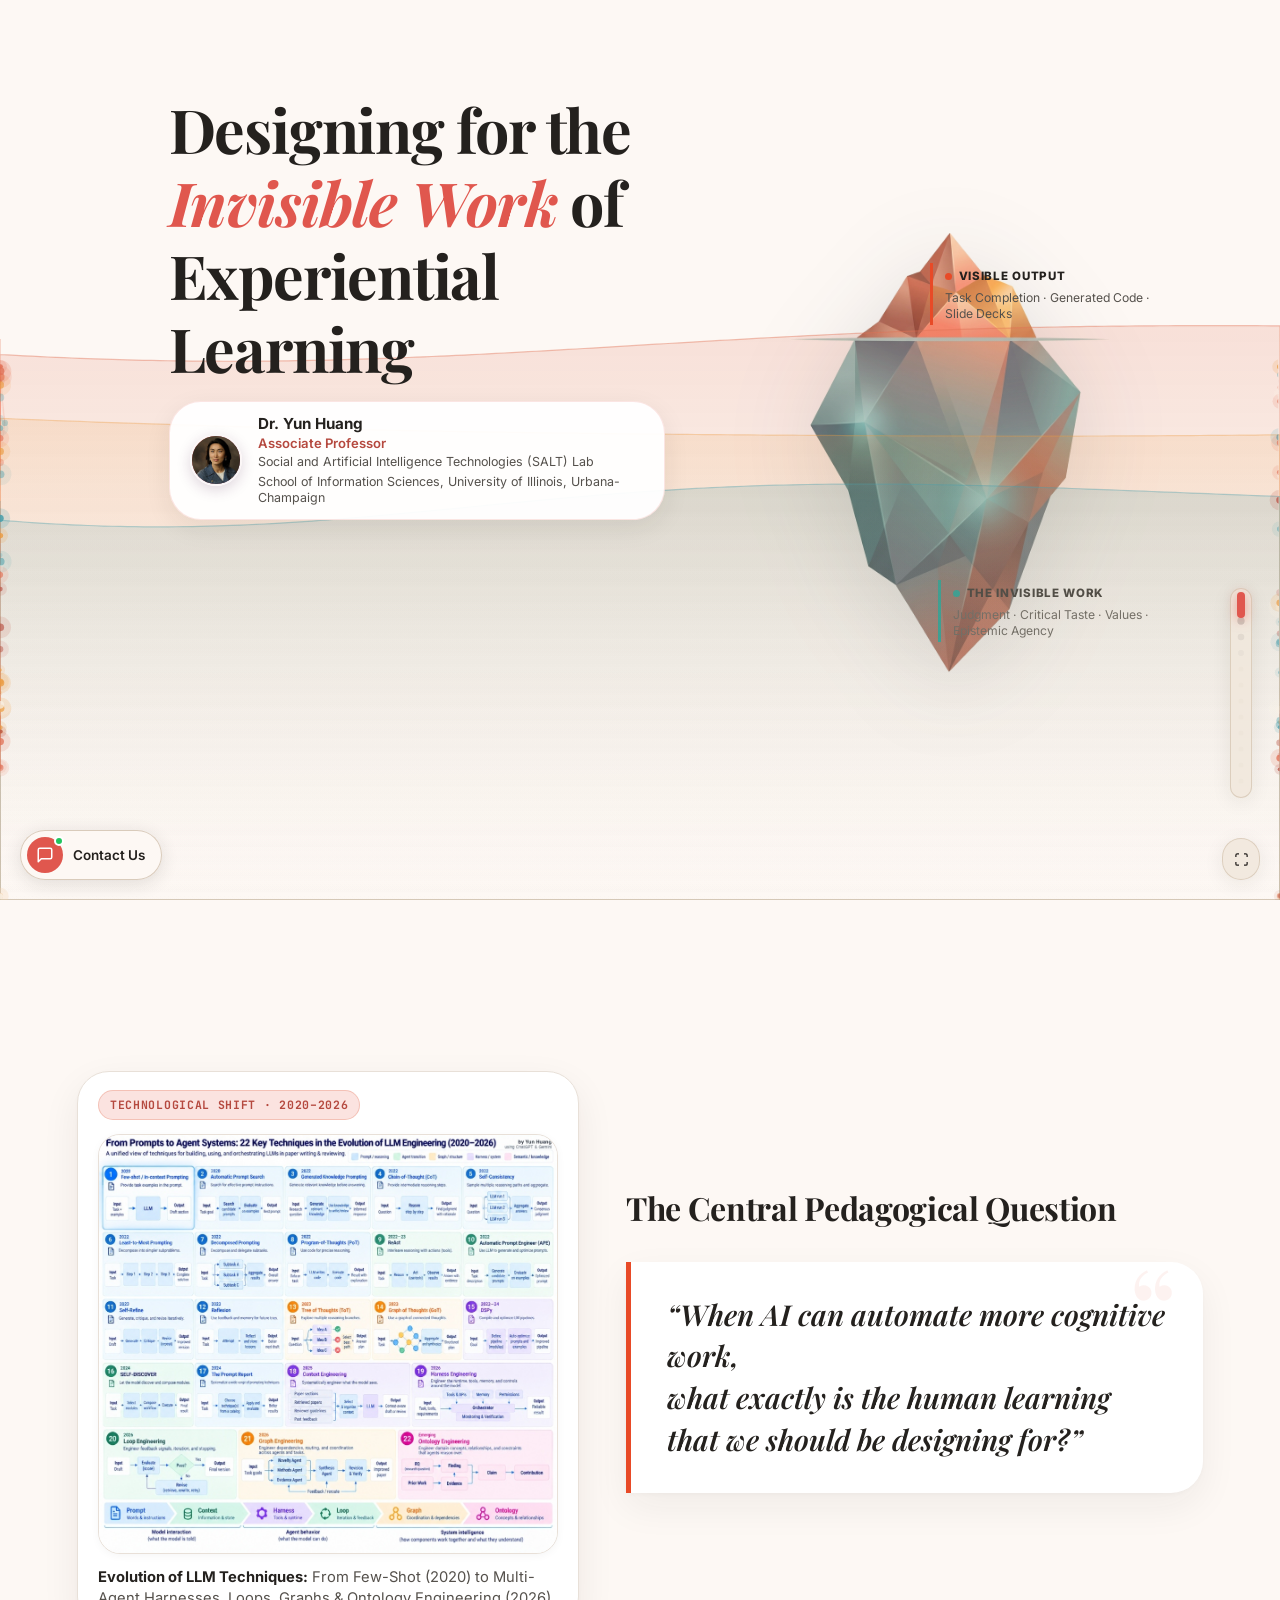
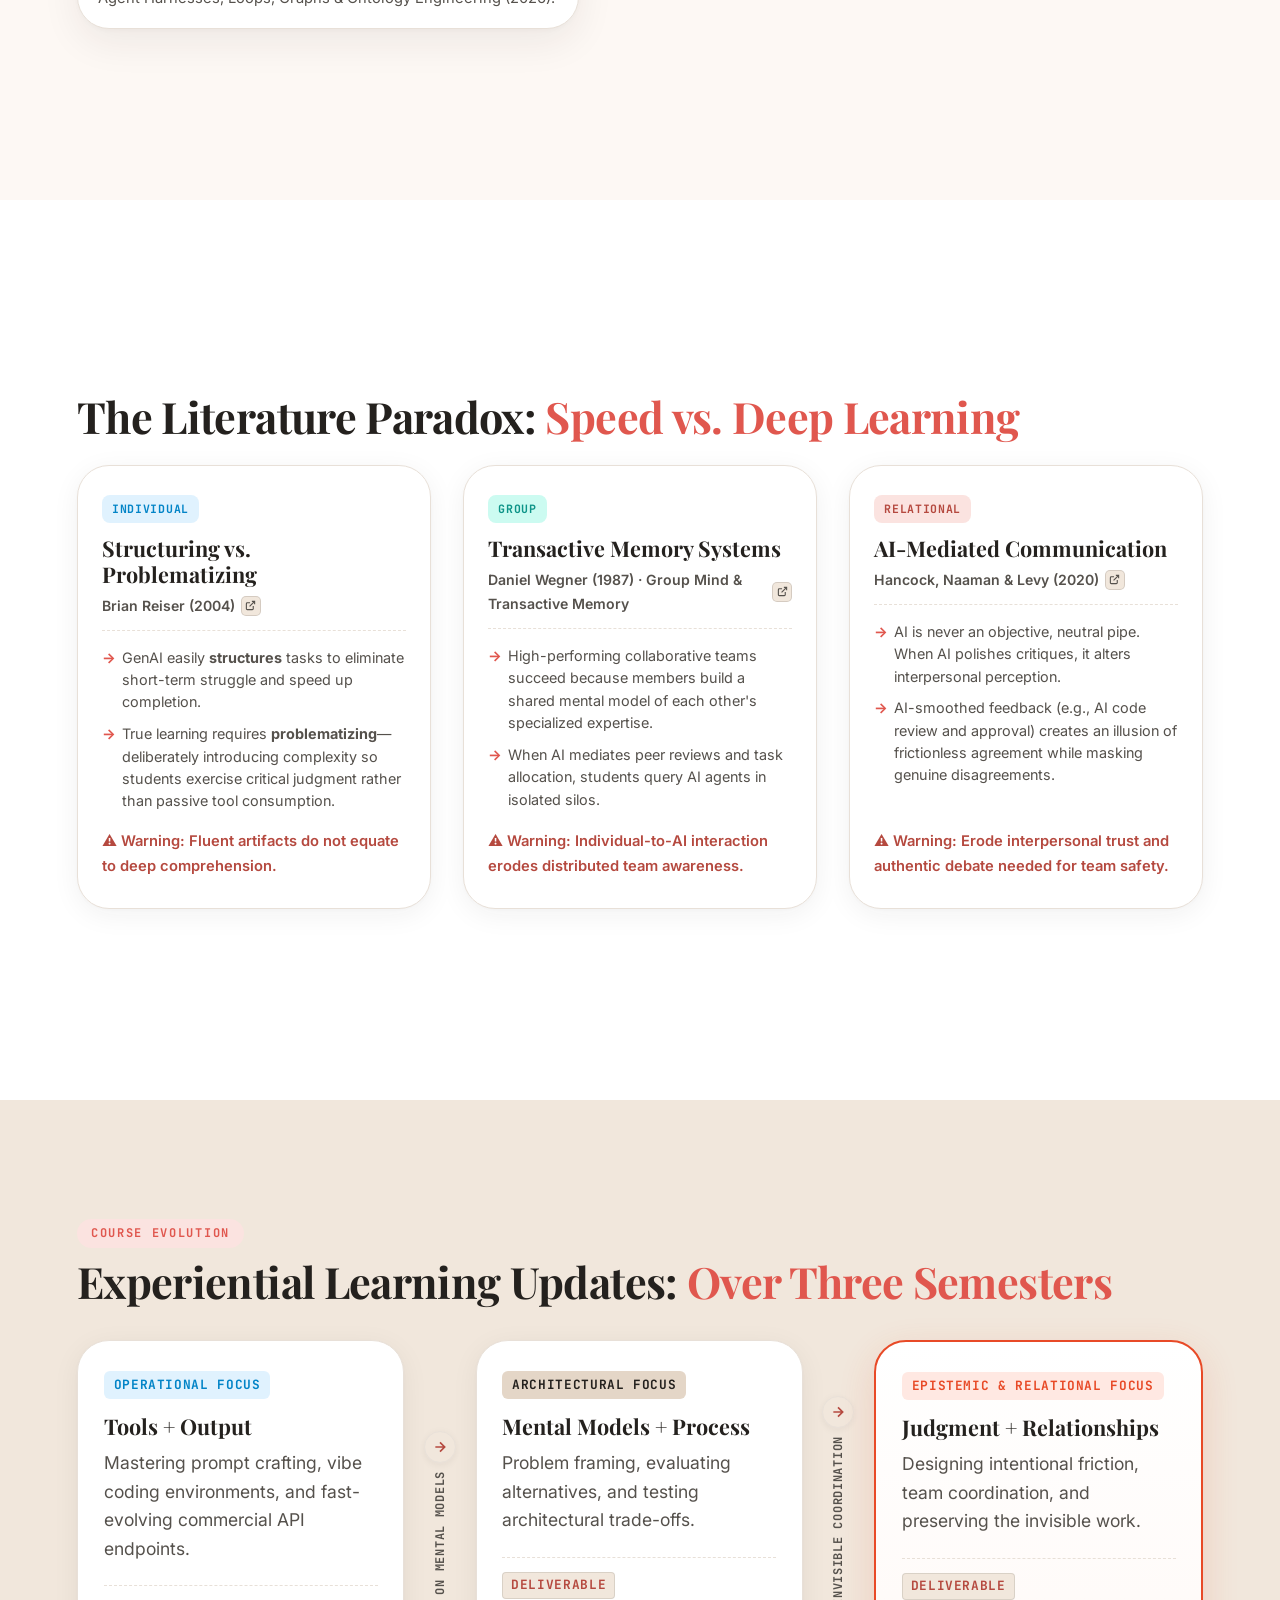
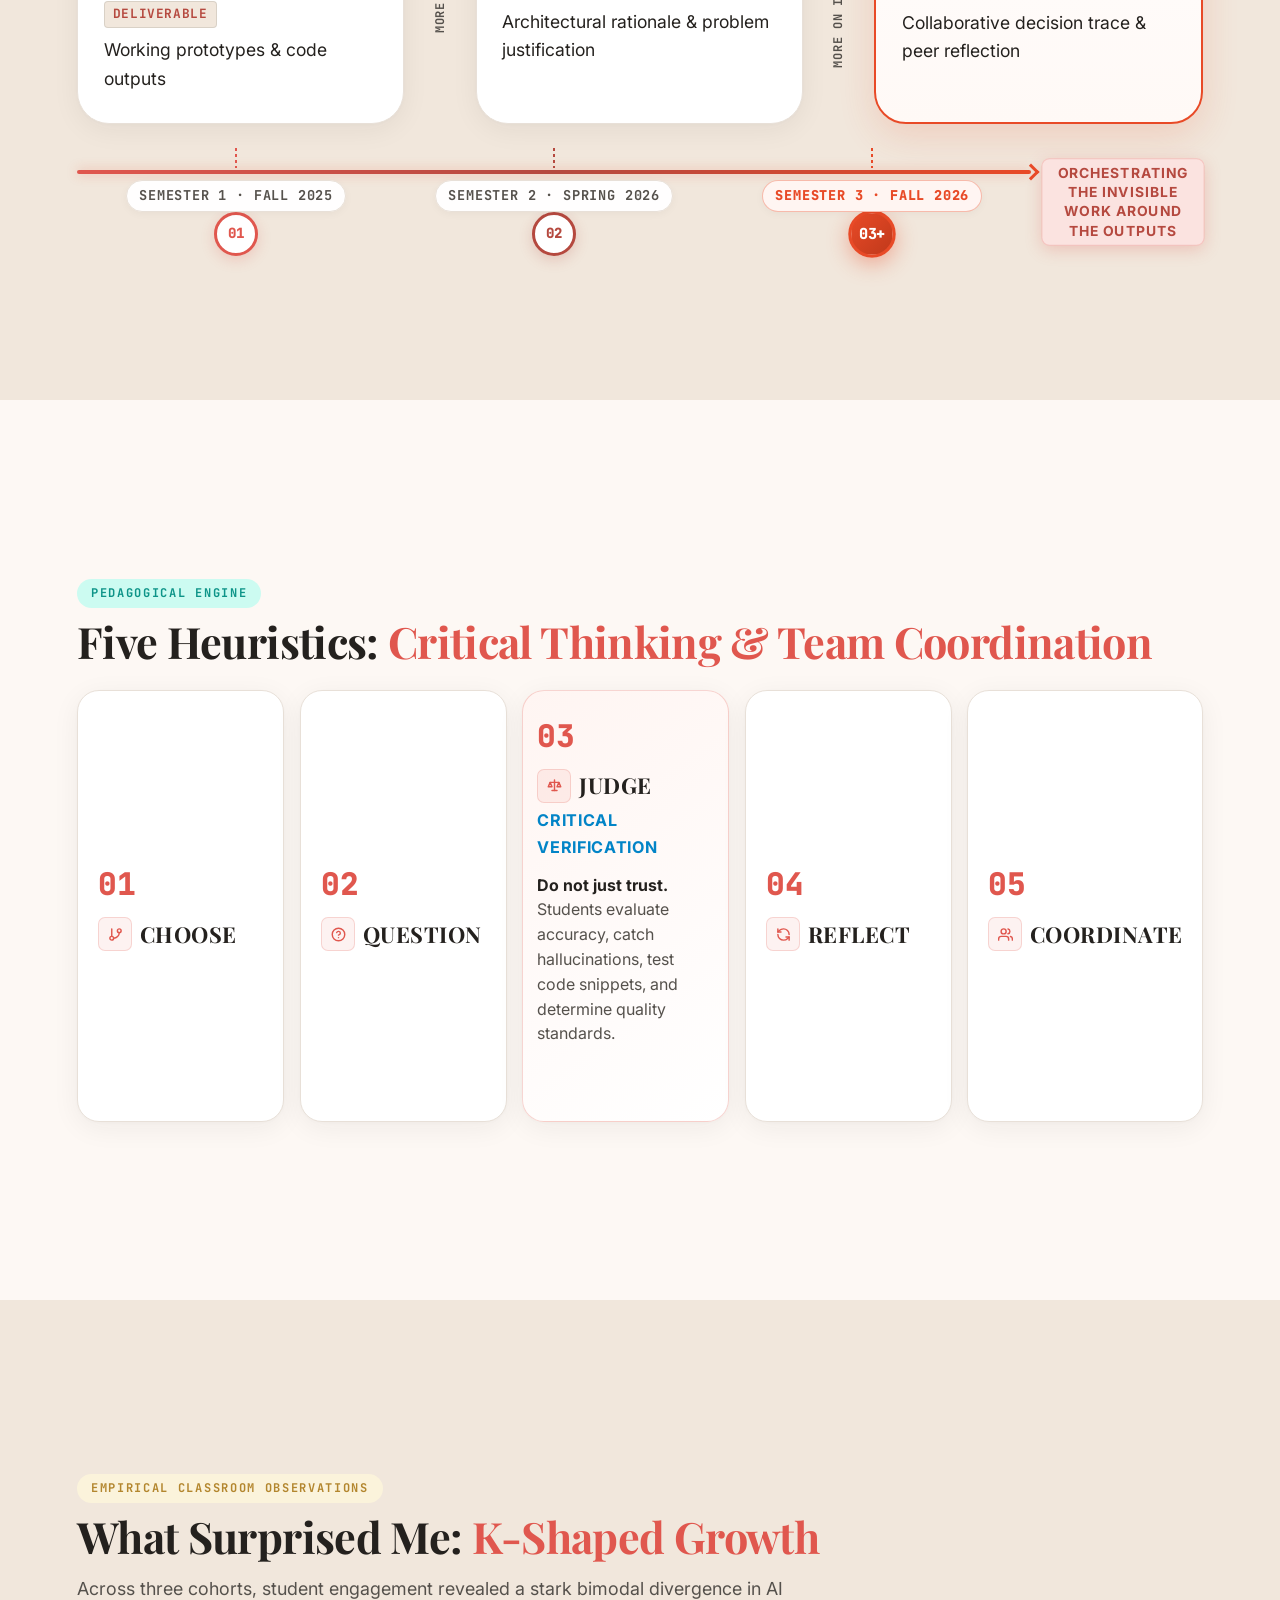
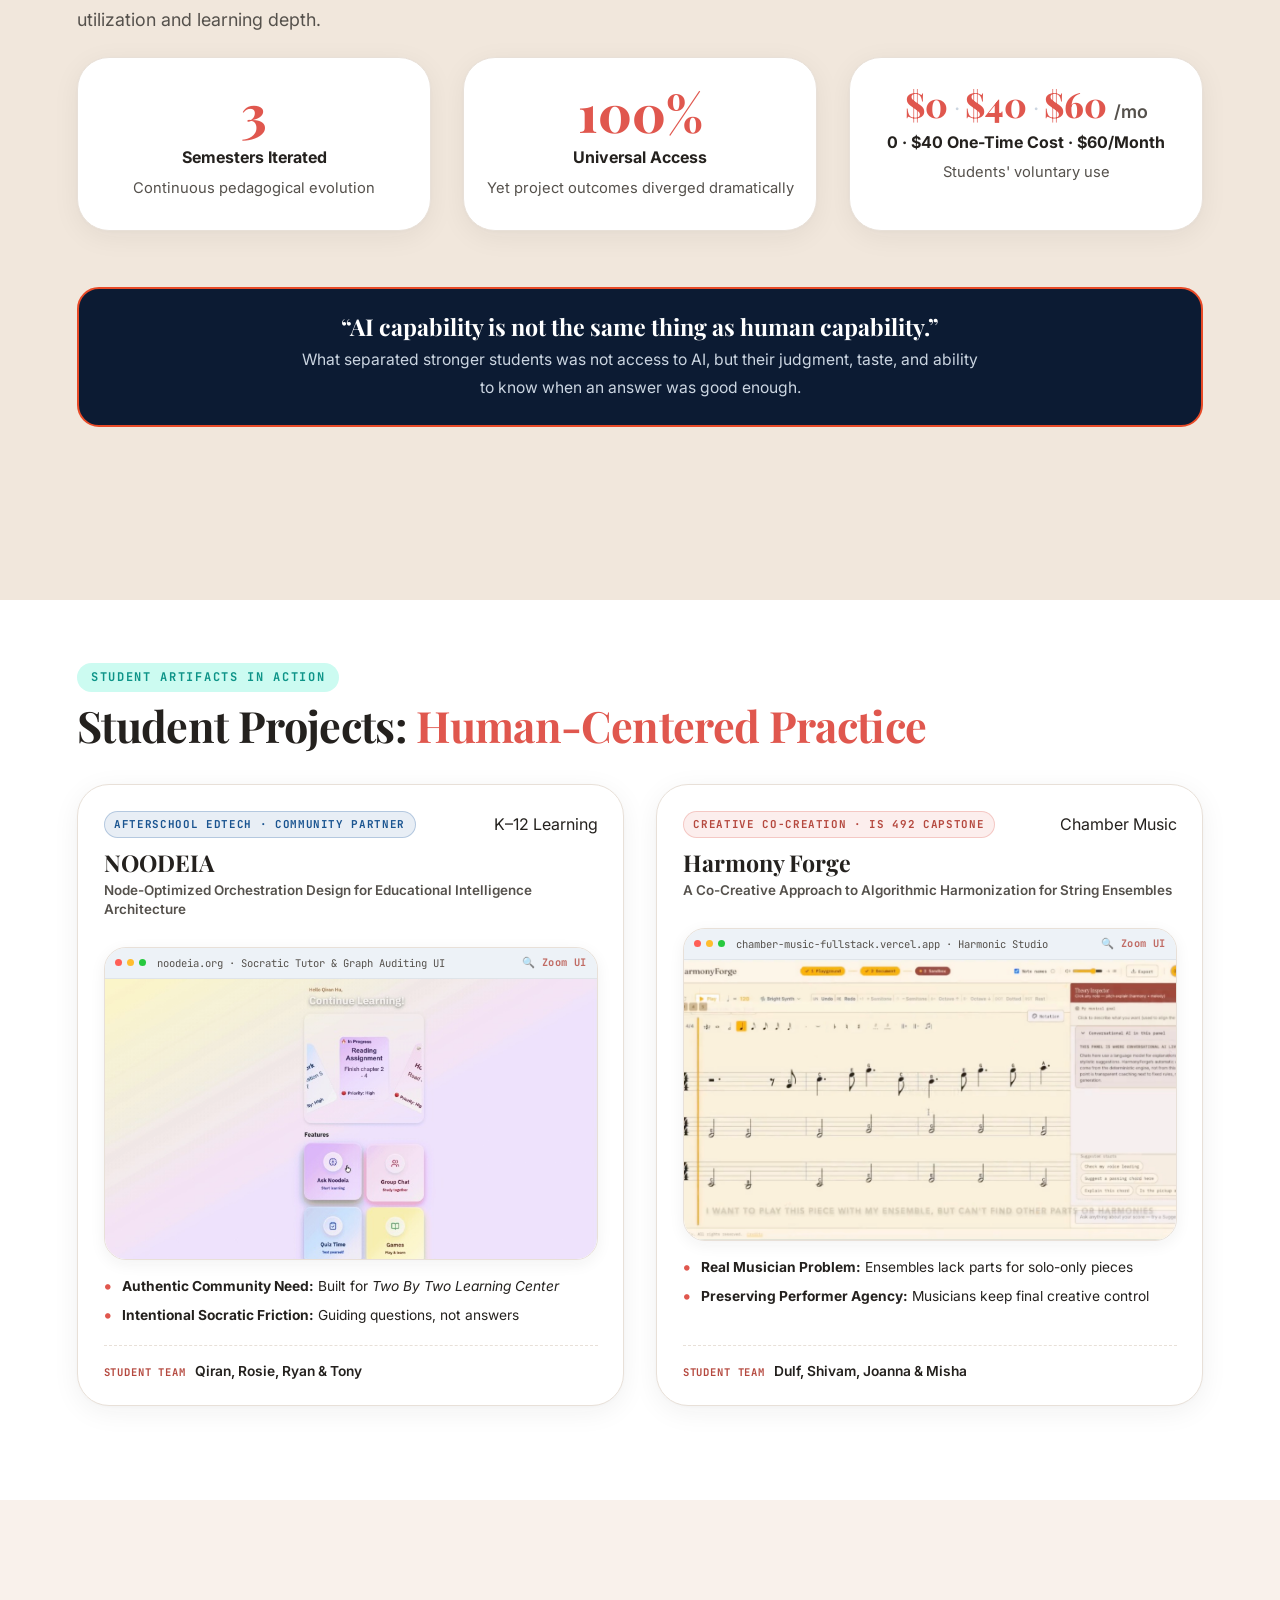
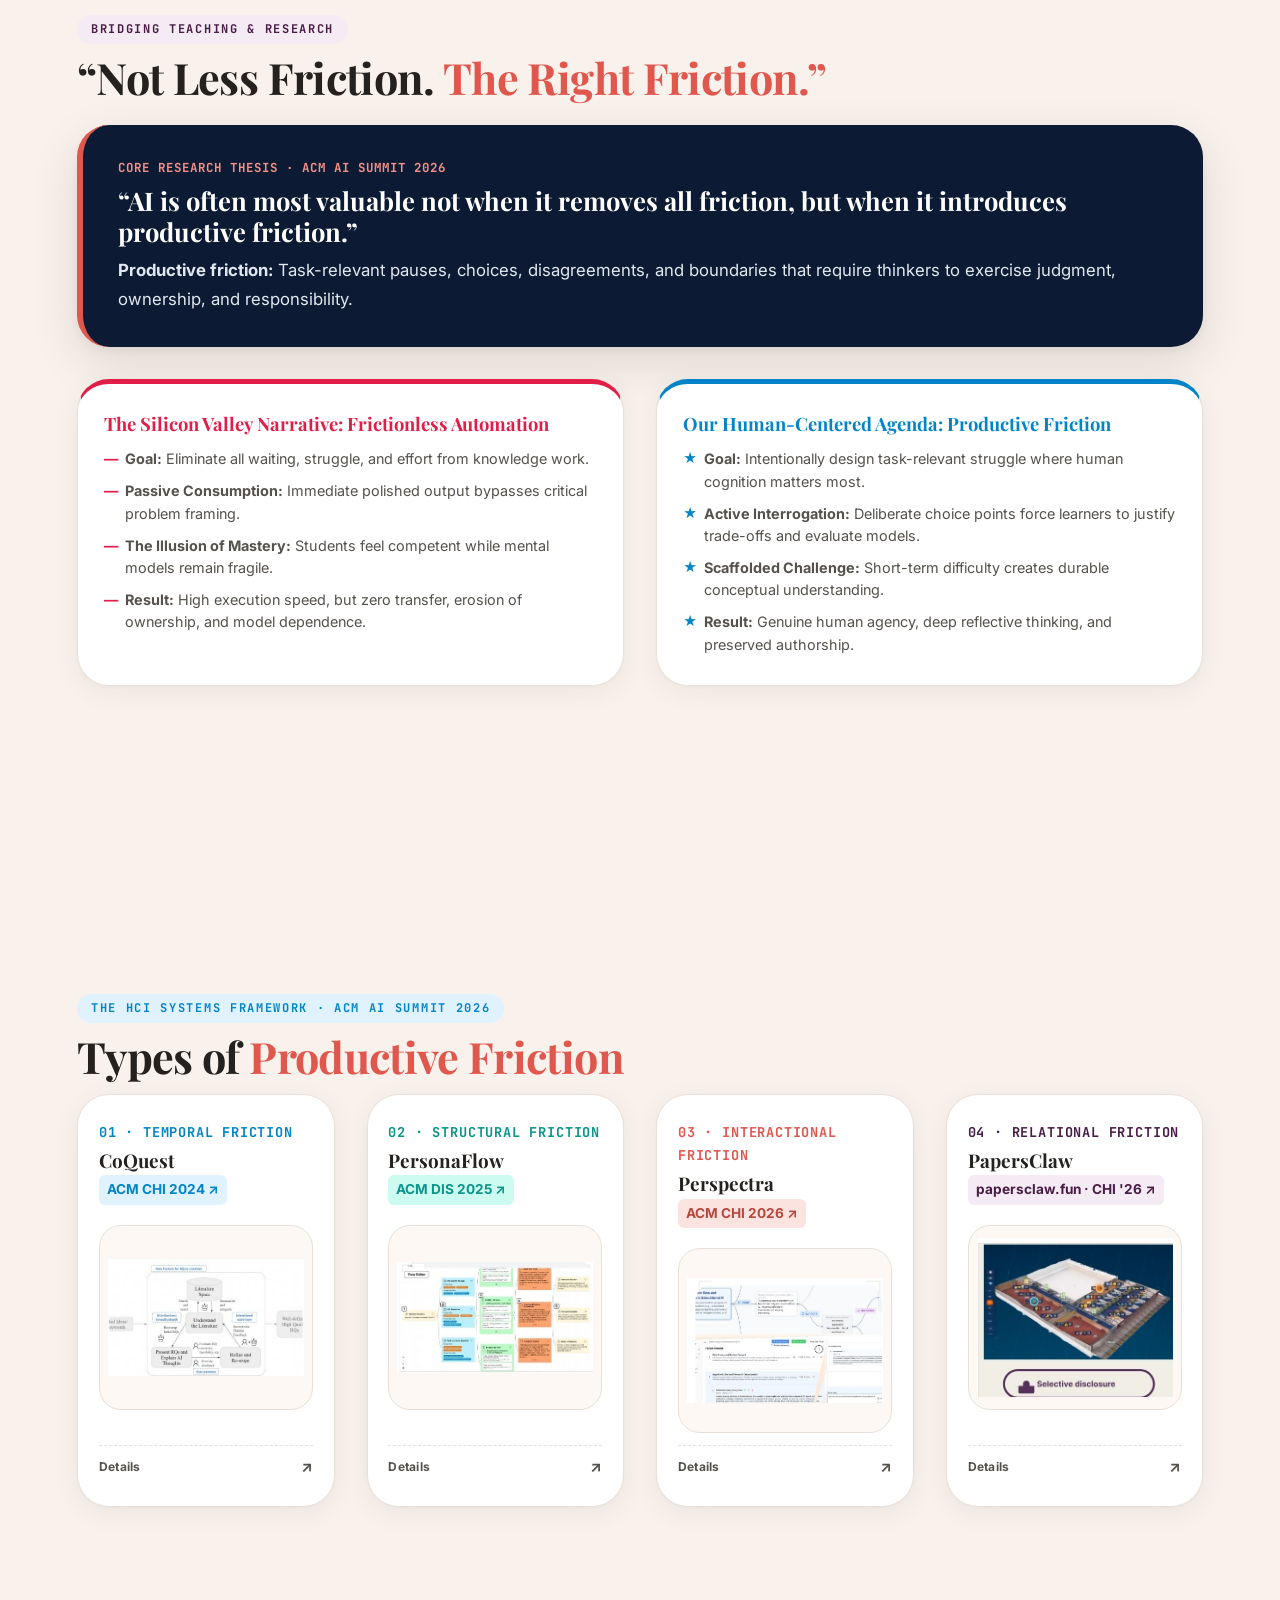
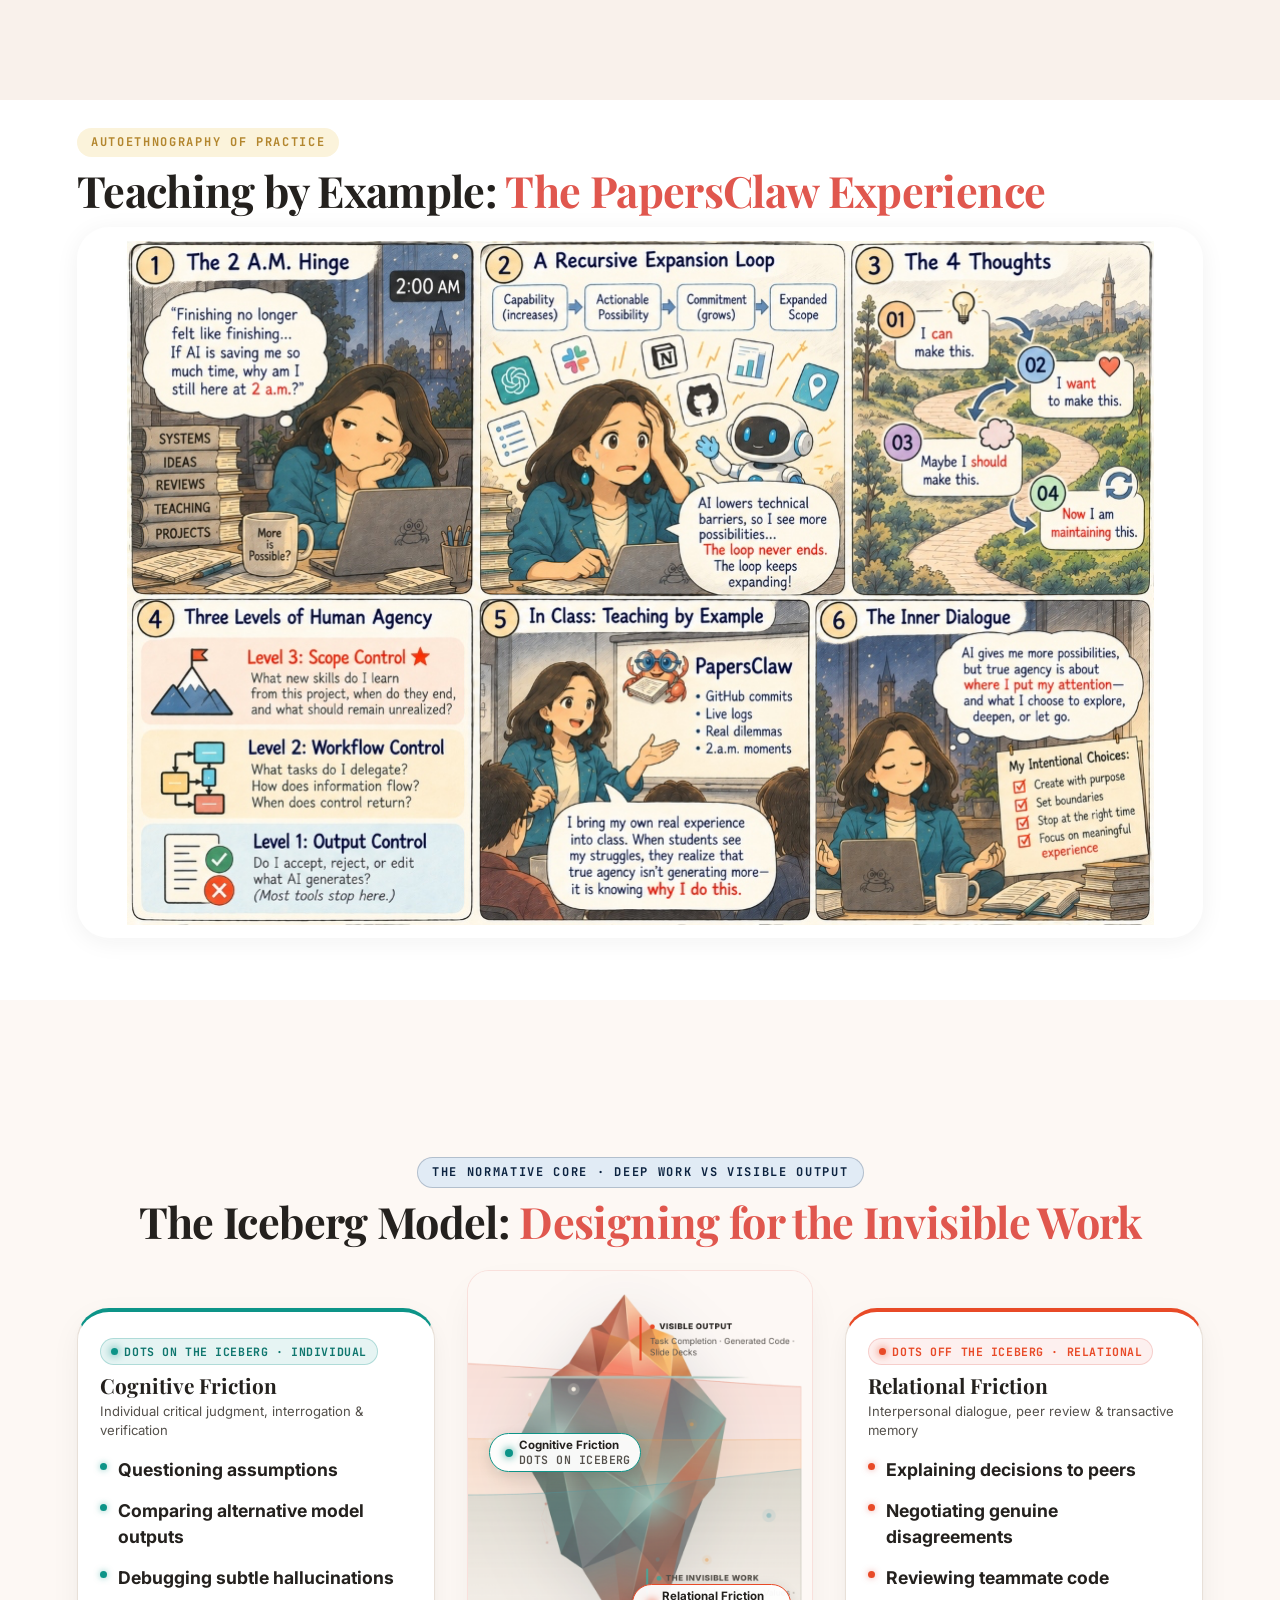
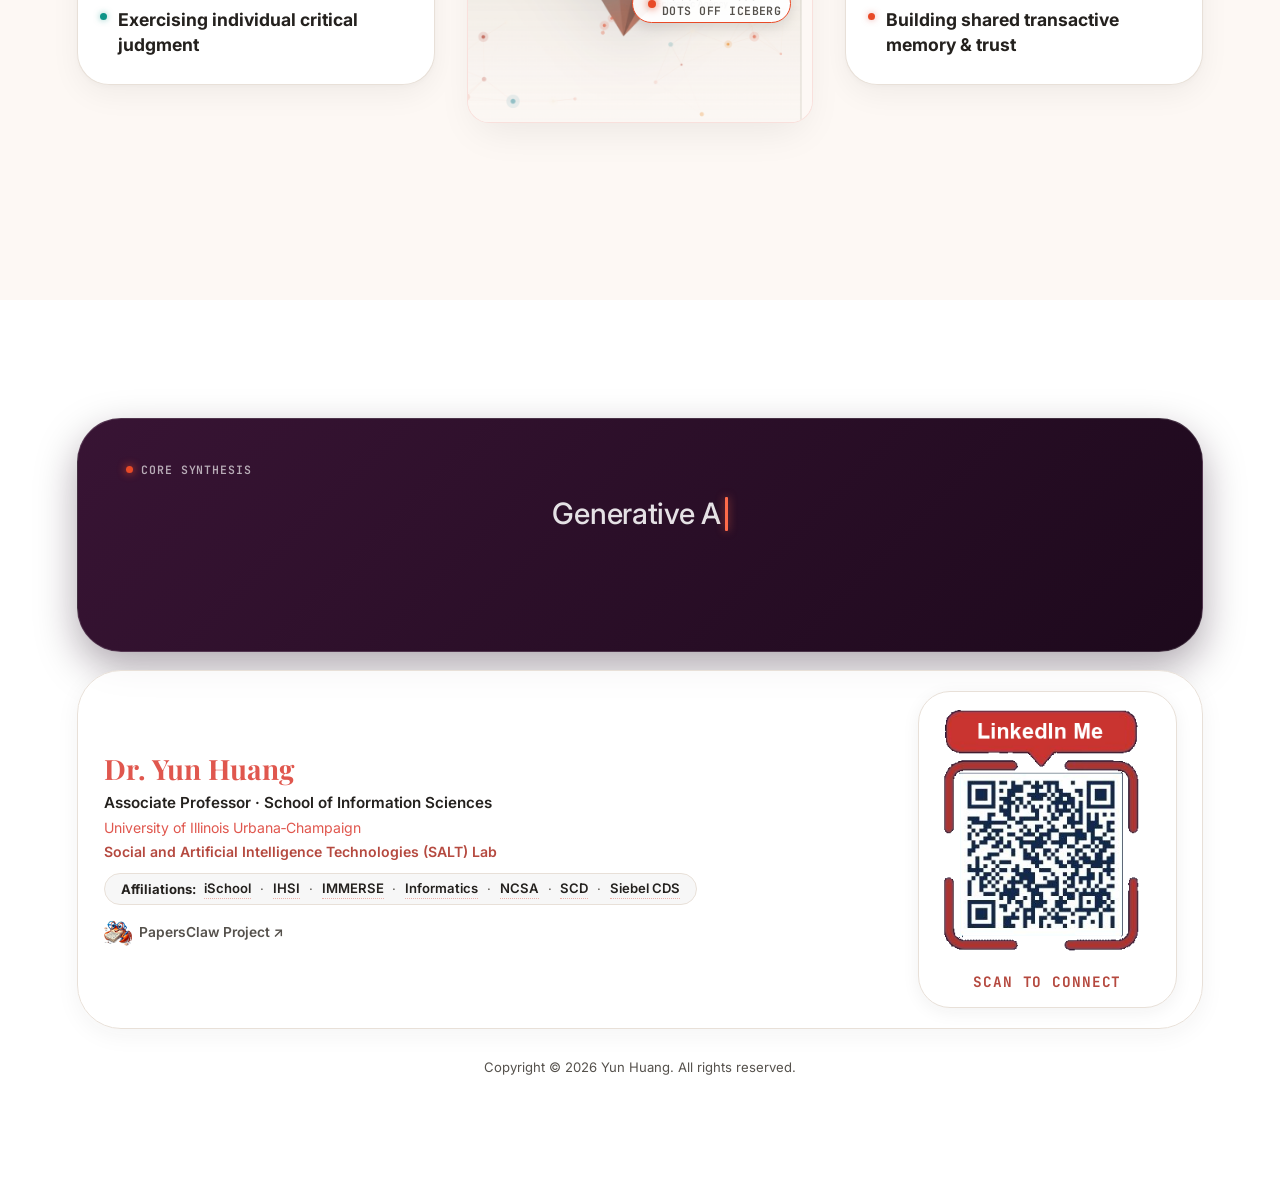
==== commit 6611227e: "Publish website release local" ====
--- a/lightening.html
+++ b/lightening.html
@@ -1 +1 @@
-<!DOCTYPE html> <html lang="en"> <head> <meta charset="UTF-8"> <meta name="viewport" content="width=device-width,initial-scale=1"> <title>Designing for the Invisible Work of Experiential Learning in the Era of AI — Dr. Yun Huang</title> <meta name="description" content="An interactive warm editorial scrollytelling presentation on embedding Human-Centered Design and Productive Friction into AI experiential learning, by Dr. Yun Huang at the Siebel Center for Design, UIUC."> <meta property="og:title" content="Designing for the Invisible Work — Dr. Yun Huang | Siebel Center for Design"> <meta property="og:type" content="article"> <link rel="icon" type="image/svg+xml" href="/assets/favicon-CUaUsV7Q.svg"> <script type="module" crossorigin src="/assets/app-B_gocv7g.js"></script> <link rel="stylesheet" crossorigin href="/assets/app-CLuKDawL.css"> <link rel="stylesheet" crossorigin href="/assets/lightening-C9YJqFpk.css"> </head> <body data-edition="lightening"> <div class="progress-bar" aria-hidden="true"></div> <div class="top-hover-zone" id="topHoverZone" aria-hidden="true"></div> <header class="nav-header on-first-page" id="topNav"> <div class="nav-brand"> <div class="nav-logo" aria-hidden="true">YH</div> <div class="nav-title"> Dr. Yun Huang <span>Associate Professor · School of Information Sciences, University of Illinois, Urbana-Champaign</span> </div> </div> <div class="nav-controls"> <div class="course-badge"> <svg width="12" height="12" viewBox="0 0 24 24" fill="none" stroke="currentColor" stroke-width="2.5"> <circle cx="12" cy="12" r="10"/> <path d="M12 16v-4m0-4h.01"/> </svg> SCD Talk · Sept 2026 </div> </div> </header> <nav class="vertical-progress-dock" id="verticalProgressDock" aria-label="12-Slide Deck Progress"> <div class="dock-thumb" id="dockThumb" role="slider" aria-label="Slide Scrubber" aria-valuemin="1" aria-valuemax="12" aria-valuenow="1" tabindex="0" title="Drag up or down to scrub through slides"> <span class="thumb-tooltip" id="thumbTooltip">0:00 · The Pedagogical Pivot</span> </div> <a href="#slide-1" class="vertical-progress-pill active" data-slide="1" aria-label="Slide 1: The Pedagogical Pivot"> <span class="pill-tooltip">0:00 · The Pedagogical Pivot</span> </a> <a href="#slide-2" class="vertical-progress-pill" data-slide="2" aria-label="Slide 2: The Central Question"> <span class="pill-tooltip">0:30 · The Central Question</span> </a> <a href="#slide-3" class="vertical-progress-pill" data-slide="3" aria-label="Slide 3: Literature Paradox"> <span class="pill-tooltip">0:45 · Literature Paradox</span> </a> <a href="#slide-4" class="vertical-progress-pill" data-slide="4" aria-label="Slide 4: Three Semesters Updates"> <span class="pill-tooltip">1:15 · Three Semesters Updates</span> </a> <a href="#slide-5" class="vertical-progress-pill" data-slide="5" aria-label="Slide 5: Five Heuristics"> <span class="pill-tooltip">1:45 · Five Heuristics</span> </a> <a href="#slide-6" class="vertical-progress-pill" data-slide="6" aria-label="Slide 6: K-Shaped Growth"> <span class="pill-tooltip">2:45 · K-Shaped Growth</span> </a> <a href="#slide-7" class="vertical-progress-pill" data-slide="7" aria-label="Slide 7: Student Projects"> <span class="pill-tooltip">3:30 · Student Projects</span> </a> <a href="#slide-8" class="vertical-progress-pill" data-slide="8" aria-label="Slide 8: The Right Friction"> <span class="pill-tooltip">4:00 · The Right Friction</span> </a> <a href="#slide-9" class="vertical-progress-pill" data-slide="9" aria-label="Slide 9: 4 Types of Friction"> <span class="pill-tooltip">4:40 · 4 Types of Friction</span> </a> <a href="#slide-10" class="vertical-progress-pill" data-slide="10" aria-label="Slide 10: PapersClaw & Scope Control"> <span class="pill-tooltip">5:20 · PapersClaw & Scope Control</span> </a> <a href="#slide-11" class="vertical-progress-pill" data-slide="11" aria-label="Slide 11: The Iceberg Model"> <span class="pill-tooltip">6:10 · The Iceberg Model</span> </a> <a href="#slide-12" class="vertical-progress-pill" data-slide="12" aria-label="Slide 12: Designing for Invisible Work"> <span class="pill-tooltip">6:55 · Designing for Invisible Work</span> </a> </nav> <div class="bottom-controls" id="bottomControls" aria-label="Presenter Controls"> <button class="bottom-btn" id="btnFullscreen" aria-label="Toggle Fullscreen" title="Toggle Fullscreen (F)"> <svg width="15" height="15" viewBox="0 0 24 24" fill="none" stroke="currentColor" stroke-width="2"> <path d="M8 3H5a2 2 0 0 0-2 2v3m18 0V5a2 2 0 0 0-2-2h-3m0 18h3a2 2 0 0 0 2-2v-3M3 16v3a2 2 0 0 0 2 2h3"/> </svg> <span class="btn-tooltip">Fullscreen (F)</span> </button> </div> <section class="section section--cream hero" id="slide-1"> <canvas id="heroWaveCanvas" class="hero-wave-canvas" aria-hidden="true"></canvas> <div class="hero-inner"> <div class="hero-text"> <h1 class="hero-title"> Designing for the <em>Invisible Work</em> of Experiential Learning </h1> <p class="hero-description"> Lessons from three semesters of teaching Human-AI collaboration courses. </p> <div class="hero-speaker"> <div class="hero-speaker-avatar"> <img src="/assets/yun_huang-CgcAdXYY.jpg?v=headshot_v2" alt="Dr. Yun Huang"> </div> <div class="hero-speaker-info"> <strong>Dr. Yun Huang</strong> <span class="speaker-role">Associate Professor</span> <span class="speaker-affiliation">Social and Artificial Intelligence Technologies (SALT) Lab</span> <span class="speaker-affiliation">School of Information Sciences, University of Illinois, Urbana-Champaign</span> </div> </div> </div> <div class="hero-visual"> <div class="hero-iceberg-wrapper"> <img src="/assets/hero_iceberg-BILG-JTS.png?v=transparent" alt="Experiential Learning Iceberg Model" class="hero-iceberg-img"> <div class="hero-iceberg-tag hero-iceberg-tag--above"> <div class="tag-title"><span class="dot"></span> Visible Output</div> <span class="tag-sub">Task Completion · Generated Code · Slide Decks</span> </div> <div class="hero-iceberg-tag hero-iceberg-tag--below"> <div class="tag-title"><span class="dot dot--teal"></span> The Invisible Work</div> <span class="tag-sub">Judgment · Critical Taste · Values · Epistemic Agency</span> </div> </div> </div> </div> </section> <section class="section section--cream central-question-page" id="slide-2" style="background:var(--cream)!important"> <div class="section-inner"> <div class="question-page-grid"> <div class="question-page-media reveal-left"> <div class="infographic-preview-card" data-popup-target="modal-prompt-evolution" role="button" tabindex="0" title="Click to view full high-res infographic"> <div class="infographic-badge-bar"> <span class="infographic-pill">Technological Shift · 2020–2026</span> </div> <div class="infographic-image-frame"> <img src="/assets/prompt_evolution-LneA-CwV.jpg?v=22tech" alt="From Prompts to Agent Systems: 22 Key Techniques in the Evolution of LLM Engineering (2020-2026)"> </div> <div class="infographic-caption-bar"> <strong>Evolution of LLM Techniques:</strong> From Few-Shot (2020) to Multi-Agent Harnesses, Loops, Graphs & Ontology Engineering (2026). </div> </div> </div> <div class="question-page-content reveal-right"> <h2 class="question-page-heading">The Central Pedagogical Question</h2> <div class="hero-question-display"> <blockquote class="hero-question-quote"> “When AI can automate more cognitive work,<br> what exactly is the human learning that we should be designing for?” </blockquote> </div> </div> </div> </div> </section> <section class="section section--white" id="slide-3"> <div class="section-inner"> <div class="section-header reveal"> <h2>The Literature Paradox: <span class="accent">Speed vs. Deep Learning</span></h2> </div> <div class="theory-trio reveal stagger"> <div class="theory-card" style="--i:0"> <span class="theory-badge badge-sky">Individual</span> <h3> <a href="https://doi.org/10.1207/s15327809jls1303_2" target="_blank" rel="noopener" class="paper-link" title="Read Brian Reiser (2004) Original Paper"> Structuring vs. Problematizing </a> </h3> <div class="theory-author"> <a href="https://doi.org/10.1207/s15327809jls1303_2" target="_blank" rel="noopener" class="author-citation-link" title="Brian Reiser (2004) Journal of the Learning Sciences"> Brian Reiser (2004) <span class="citation-icon-btn" aria-label="Open paper"><svg width="11" height="11" viewBox="0 0 24 24" fill="none" stroke="currentColor" stroke-width="2.4"> <path d="M18 13v6a2 2 0 0 1-2 2H5a2 2 0 0 1-2-2V8a2 2 0 0 1 2-2h6"/> <polyline points="15 3 21 3 21 9"/> <line x1="10" y1="14" x2="21" y2="3"/> </svg></span> </a> </div> <ul class="theory-bullets"> <li>GenAI easily <strong>structures</strong> tasks to eliminate short-term struggle and speed up completion. </li> <li>True learning requires <strong>problematizing</strong>—deliberately introducing complexity so students exercise critical judgment rather than passive tool consumption.</li> </ul> <div class="theory-warning">⚠️ Warning: Fluent artifacts do not equate to deep comprehension.</div> </div> <div class="theory-card" style="--i:1"> <span class="theory-badge badge-teal">Group</span> <h3> <a href="https://doi.org/10.1007/978-1-4612-4634-3_9" target="_blank" rel="noopener" class="paper-link" title="Read Daniel Wegner (1987) Original Paper"> Transactive Memory Systems </a> </h3> <div class="theory-author"> <a href="https://doi.org/10.1007/978-1-4612-4634-3_9" target="_blank" rel="noopener" class="author-citation-link" title="Daniel Wegner (1987) Transactive Memory in Theories of Group Behavior"> Daniel Wegner (1987) · Group Mind &amp; Transactive Memory <span class="citation-icon-btn" aria-label="Open paper"><svg width="11" height="11" viewBox="0 0 24 24" fill="none" stroke="currentColor" stroke-width="2.4"> <path d="M18 13v6a2 2 0 0 1-2 2H5a2 2 0 0 1-2-2V8a2 2 0 0 1 2-2h6"/> <polyline points="15 3 21 3 21 9"/> <line x1="10" y1="14" x2="21" y2="3"/> </svg></span> </a> </div> <ul class="theory-bullets"> <li>High-performing collaborative teams succeed because members build a shared mental model of each other's specialized expertise.</li> <li>When AI mediates peer reviews and task allocation, students query AI agents in isolated silos.</li> </ul> <div class="theory-warning">⚠️ Warning: Individual-to-AI interaction erodes distributed team awareness.</div> </div> <div class="theory-card" style="--i:2"> <span class="theory-badge badge-orange">Relational</span> <h3> <a href="https://doi.org/10.1093/jcmc/zmz022" target="_blank" rel="noopener" class="paper-link" title="Read Hancock et al. (2020) Original Paper"> AI-Mediated Communication </a> </h3> <div class="theory-author"> <a href="https://doi.org/10.1093/jcmc/zmz022" target="_blank" rel="noopener" class="author-citation-link" title="Hancock, Naaman &amp; Levy (2020) Journal of Computer-Mediated Communication"> Hancock, Naaman &amp; Levy (2020) <span class="citation-icon-btn" aria-label="Open paper"><svg width="11" height="11" viewBox="0 0 24 24" fill="none" stroke="currentColor" stroke-width="2.4"> <path d="M18 13v6a2 2 0 0 1-2 2H5a2 2 0 0 1-2-2V8a2 2 0 0 1 2-2h6"/> <polyline points="15 3 21 3 21 9"/> <line x1="10" y1="14" x2="21" y2="3"/> </svg></span> </a> </div> <ul class="theory-bullets"> <li>AI is never an objective, neutral pipe. When AI polishes critiques, it alters interpersonal perception. </li> <li>AI-smoothed feedback (e.g., AI code review and approval) creates an illusion of frictionless agreement while masking genuine disagreements. </li> </ul> <div class="theory-warning">⚠️ Warning: Erode interpersonal trust and authentic debate needed for team safety. </div> </div> </div> </div> </section> <section class="section section--sand" id="slide-4"> <div class="section-inner"> <div class="section-header reveal"> <div class="section-label section-label--coral">Course Evolution</div> <h2>Experiential Learning Updates: <span class="accent">Over Three Semesters</span></h2> </div> <div class="goals-timeline timeline-unfold-container reveal" id="goalsTimeline"> <div class="timeline-cards-row"> <div class="timeline-card" style="--i:0"> <div class="timeline-card-header"> <span class="timeline-level-badge level-operational">Operational Focus</span> </div> <h4>Tools + Output</h4> <p>Mastering prompt crafting, vibe coding environments, and fast-evolving commercial API endpoints.</p> <div class="evolution-card-meta"> <span class="meta-tag">Deliverable</span> Working prototypes &amp; code outputs </div> </div> <div class="timeline-flow-connector" aria-hidden="true"> <div class="flow-circle"> <svg width="16" height="16" viewBox="0 0 24 24" fill="none" stroke="currentColor" stroke-width="2.5"> <path d="M5 12h14M12 5l7 7-7 7"/> </svg> </div> <span class="flow-text">More on Mental Models</span> </div> <div class="timeline-card" style="--i:1"> <div class="timeline-card-header"> <span class="timeline-level-badge level-architectural">Architectural Focus</span> </div> <h4>Mental Models + Process</h4> <p>Problem framing, evaluating alternatives, and testing architectural trade-offs.</p> <div class="evolution-card-meta"> <span class="meta-tag">Deliverable</span> Architectural rationale &amp; problem justification </div> </div> <div class="timeline-flow-connector" aria-hidden="true"> <div class="flow-circle"> <svg width="16" height="16" viewBox="0 0 24 24" fill="none" stroke="currentColor" stroke-width="2.5"> <path d="M5 12h14M12 5l7 7-7 7"/> </svg> </div> <span class="flow-text">More on Invisible Coordination</span> </div> <div class="timeline-card timeline-card--culmination" style="--i:2"> <div class="timeline-card-header"> <span class="timeline-level-badge level-relational">Epistemic &amp; Relational Focus</span> </div> <h4>Judgment + Relationships</h4> <p>Designing intentional friction, team coordination, and preserving the invisible work.</p> <div class="evolution-card-meta"> <span class="meta-tag">Deliverable</span> Collaborative decision trace &amp; peer reflection </div> </div> </div> <div class="timeline-track-header"> <div class="timeline-track-with-labels"> <span class="timeline-edge-label timeline-edge-label--start">Evaluating Outputs</span> <div class="timeline-track-inner"> <div class="timeline-milestones"> <div class="timeline-milestone milestone-1"> <div class="milestone-dot"><span class="dot-num">01</span></div> <div class="milestone-time">Semester 1 · Fall 2025</div> <div class="milestone-stem"></div> </div> <div class="timeline-milestone milestone-2"> <div class="milestone-dot"><span class="dot-num">02</span></div> <div class="milestone-time">Semester 2 · Spring 2026</div> <div class="milestone-stem"></div> </div> <div class="timeline-milestone milestone-3"> <div class="milestone-dot"><span class="dot-num">03+</span></div> <div class="milestone-time">Semester 3 · Fall 2026</div> <div class="milestone-stem"></div> </div> </div> <div class="timeline-track-line" aria-hidden="true"> <div class="timeline-track-fill"></div> <div class="timeline-track-arrow"></div> </div> </div> <span class="timeline-edge-label timeline-edge-label--end">Orchestrating the invisible work around the outputs</span> </div> </div> </div> </div> </section> <section class="section section--cream" id="slide-5"> <div class="section-inner"> <div class="section-header reveal"> <div class="section-label section-label--teal">Pedagogical Engine</div> <h2>Five Heuristics: <span class="accent">Critical Thinking & Team Coordination</span></h2> <p class="section-desc"> Instead of focusing on tool mastery, the curriculum is structured around decision-making, verification, and collaboration. </p> </div> <div class="pipeline-track reveal"> <div class="pipeline-step auto-flipped" style="--i:0"> <div class="pipeline-card-inner"> <div class="pipeline-card-front"> <div class="pipeline-number">01</div> <h4> <span class="step-logo" aria-hidden="true"> <svg width="15" height="15" viewBox="0 0 24 24" fill="none" stroke="currentColor" stroke-width="2.3" stroke-linecap="round" stroke-linejoin="round"> <path d="M6 3v12"></path> <circle cx="18" cy="6" r="3"></circle> <circle cx="6" cy="18" r="3"></circle> <path d="M18 9a9 9 0 0 1-9 9"></path> </svg> </span> CHOOSE </h4> </div> <div class="pipeline-card-back"> <div class="pipeline-number">01</div> <h4> <span class="step-logo" aria-hidden="true"> <svg width="15" height="15" viewBox="0 0 24 24" fill="none" stroke="currentColor" stroke-width="2.3" stroke-linecap="round" stroke-linejoin="round"> <path d="M6 3v12"></path> <circle cx="18" cy="6" r="3"></circle> <circle cx="6" cy="18" r="3"></circle> <path d="M18 9a9 9 0 0 1-9 9"></path> </svg> </span> CHOOSE </h4> <div class="step-subtitle">Decision Making</div> <p><strong class="step-dont">Do not just produce.</strong> Students analyze task complexity, API costs, context windows, and latency to justify tool selection.</p> </div> </div> </div> <div class="pipeline-step" style="--i:1"> <div class="pipeline-card-inner"> <div class="pipeline-card-front"> <div class="pipeline-number">02</div> <h4> <span class="step-logo" aria-hidden="true"> <svg width="15" height="15" viewBox="0 0 24 24" fill="none" stroke="currentColor" stroke-width="2.3" stroke-linecap="round" stroke-linejoin="round"> <circle cx="12" cy="12" r="10"></circle> <path d="M9.09 9a3 3 0 0 1 5.83 1c0 2-3 3-3 3"></path> <line x1="12" y1="17" x2="12.01" y2="17"></line> </svg> </span> QUESTION </h4> </div> <div class="pipeline-card-back"> <div class="pipeline-number">02</div> <h4> <span class="step-logo" aria-hidden="true"> <svg width="15" height="15" viewBox="0 0 24 24" fill="none" stroke="currentColor" stroke-width="2.3" stroke-linecap="round" stroke-linejoin="round"> <circle cx="12" cy="12" r="10"></circle> <path d="M9.09 9a3 3 0 0 1 5.83 1c0 2-3 3-3 3"></path> <line x1="12" y1="17" x2="12.01" y2="17"></line> </svg> </span> QUESTION </h4> <div class="step-subtitle">Problem Framing</div> <p><strong class="step-dont">Do not just accept.</strong> Students formulate hypothesis-driven inquiries, test edge cases, and interrogate underlying model assumptions.</p> </div> </div> </div> <div class="pipeline-step" style="--i:2"> <div class="pipeline-card-inner"> <div class="pipeline-card-front"> <div class="pipeline-number">03</div> <h4> <span class="step-logo" aria-hidden="true"> <svg width="15" height="15" viewBox="0 0 24 24" fill="none" stroke="currentColor" stroke-width="2.3" stroke-linecap="round" stroke-linejoin="round"> <path d="M12 3v17"></path> <path d="M5 7h14"></path> <path d="M5 7l-3 7h6l-3-7z"></path> <path d="M19 7l-3 7h6l-3-7z"></path> <path d="M8 20h8"></path> </svg> </span> JUDGE </h4> </div> <div class="pipeline-card-back"> <div class="pipeline-number">03</div> <h4> <span class="step-logo" aria-hidden="true"> <svg width="15" height="15" viewBox="0 0 24 24" fill="none" stroke="currentColor" stroke-width="2.3" stroke-linecap="round" stroke-linejoin="round"> <path d="M12 3v17"></path> <path d="M5 7h14"></path> <path d="M5 7l-3 7h6l-3-7z"></path> <path d="M19 7l-3 7h6l-3-7z"></path> <path d="M8 20h8"></path> </svg> </span> JUDGE </h4> <div class="step-subtitle">Critical Verification</div> <p><strong class="step-dont">Do not just trust.</strong> Students evaluate accuracy, catch hallucinations, test code snippets, and determine quality standards.</p> </div> </div> </div> <div class="pipeline-step" style="--i:3"> <div class="pipeline-card-inner"> <div class="pipeline-card-front"> <div class="pipeline-number">04</div> <h4> <span class="step-logo" aria-hidden="true"> <svg width="15" height="15" viewBox="0 0 24 24" fill="none" stroke="currentColor" stroke-width="2.3" stroke-linecap="round" stroke-linejoin="round"> <path d="M21 12a9 9 0 0 0-9-9 9.75 9.75 0 0 0-6.74 2.74L3 8"></path> <polyline points="3 3 3 8 8 8"></polyline> <path d="M3 12a9 9 0 0 0 9 9 9.75 9.75 0 0 0 6.74-2.74L21 16"></path> <polyline points="16 16 21 16 21 21"></polyline> </svg> </span> REFLECT </h4> </div> <div class="pipeline-card-back"> <div class="pipeline-number">04</div> <h4> <span class="step-logo" aria-hidden="true"> <svg width="15" height="15" viewBox="0 0 24 24" fill="none" stroke="currentColor" stroke-width="2.3" stroke-linecap="round" stroke-linejoin="round"> <path d="M21 12a9 9 0 0 0-9-9 9.75 9.75 0 0 0-6.74 2.74L3 8"></path> <polyline points="3 3 3 8 8 8"></polyline> <path d="M3 12a9 9 0 0 0 9 9 9.75 9.75 0 0 0 6.74-2.74L21 16"></path> <polyline points="16 16 21 16 21 21"></polyline> </svg> </span> REFLECT </h4> <div class="step-subtitle">Durable Synthesis</div> <p><strong class="step-dont">Do not just automate.</strong> Students articulate why specific paths were chosen, document rejected alternatives, and distill portable models.</p> </div> </div> </div> <div class="pipeline-step" style="--i:4"> <div class="pipeline-card-inner"> <div class="pipeline-card-front"> <div class="pipeline-number">05</div> <h4> <span class="step-logo" aria-hidden="true"> <svg width="15" height="15" viewBox="0 0 24 24" fill="none" stroke="currentColor" stroke-width="2.3" stroke-linecap="round" stroke-linejoin="round"> <path d="M17 21v-2a4 4 0 0 0-4-4H5a4 4 0 0 0-4 4v2"></path> <circle cx="9" cy="7" r="4"></circle> <path d="M23 21v-2a4 4 0 0 0-3-3.87"></path> <path d="M16 3.13a4 4 0 0 1 0 7.75"></path> </svg> </span> COORDINATE </h4> </div> <div class="pipeline-card-back"> <div class="pipeline-number">05</div> <h4> <span class="step-logo" aria-hidden="true"> <svg width="15" height="15" viewBox="0 0 24 24" fill="none" stroke="currentColor" stroke-width="2.3" stroke-linecap="round" stroke-linejoin="round"> <path d="M17 21v-2a4 4 0 0 0-4-4H5a4 4 0 0 0-4 4v2"></path> <circle cx="9" cy="7" r="4"></circle> <path d="M23 21v-2a4 4 0 0 0-3-3.87"></path> <path d="M16 3.13a4 4 0 0 1 0 7.75"></path> </svg> </span> COORDINATE </h4> <div class="step-subtitle">Human Teamwork</div> <p><strong class="step-dont">Do not just work individually.</strong> Students divide system architectures across peers, conduct peer reviews, and establish shared team memory.</p> </div> </div> </div> </div> </div> </section> <section class="section section--sand" id="slide-6"> <div class="section-inner"> <div class="section-header reveal"> <div class="section-label section-label--gold">Empirical Classroom Observations</div> <h2>What Surprised Me: <span class="accent">K-Shaped Growth</span></h2> <p class="section-desc"> Across three cohorts, student engagement revealed a stark bimodal divergence in AI utilization and learning depth. </p> </div> <div class="metrics reveal stagger"> <div class="metric" style="--i:0"> <div class="metric-value" data-count="3">0</div> <div class="metric-label">Semesters Iterated</div> <div class="metric-sub">Continuous pedagogical evolution</div> </div> <div class="metric" style="--i:1"> <div class="metric-value" data-count="100" data-suffix="%">0%</div> <div class="metric-label">Universal Access</div> <div class="metric-sub">Yet project outcomes diverged dramatically</div> </div> <div class="metric" style="--i:2"> <div class="metric-value metric-value--tiered"> <span class="m-val">$0</span> <span class="m-sep">·</span> <span class="m-val" data-prefix="$" data-count="40">$0</span> <span class="m-sep">·</span> <span class="m-val" data-prefix="$" data-count="60">$0</span><span class="m-unit">/mo</span> </div> <div class="metric-label">0 · $40 One-Time Cost · $60/Month</div> <div class="metric-sub">Students' voluntary use</div> </div> </div> <div class="central-quote-banner reveal"> <h3>“AI capability is not the same thing as human capability.”</h3> <p>What separated stronger students was not access to AI, but their judgment, taste, and ability to know when an answer was good enough.</p> </div> </div> </section> <section class="section section--white" id="slide-7"> <div class="section-inner"> <div class="section-header reveal"> <div class="section-label section-label--teal">Student Artifacts in Action</div> <h2>Student Projects: <span class="accent">Human-Centered Practice</span></h2> </div> <div class="sample-projects-grid reveal"> <div class="project-showcase-card"> <div class="project-card-header"> <div class="project-top-meta"> <span class="project-badge badge-edtech">Afterschool EdTech · Community Partner</span> <span class="meta-tag">K–12 Learning</span> </div> <h3>NOODEIA</h3> <div class="project-full-title"> Node-Optimized Orchestration Design for Educational Intelligence Architecture </div> </div> <div class="project-thumb-frame" data-popup-target="modal-project-noodeia" role="button" tabindex="0" title="Click to view full NOODEIA system interface"> <div class="project-thumb-browser-bar"> <span class="browser-dot dot-red"></span> <span class="browser-dot dot-yellow"></span> <span class="browser-dot dot-green"></span> <span class="browser-address">noodeia.org · Socratic Tutor &amp; Graph Auditing UI</span> <span class="project-thumb-zoom">🔍 Zoom UI</span> </div> <div class="project-thumb-img-wrap"> <img src="/assets/noodeia-DO3NQMH8.jpg" alt="NOODEIA Socratic Tutor Application Interface" class="project-thumb-img"> </div> </div> <ul class="project-highlights"> <li> <strong>Authentic Community Need:</strong> Built for <em>Two By Two Learning Center</em> </li> <li> <strong>Intentional Socratic Friction:</strong> Guiding questions, not answers </li> </ul> <p class="project-team"><span class="project-team-label">Student Team</span> Qiran, Rosie, Ryan &amp; Tony</p> </div> <div class="project-showcase-card"> <div class="project-card-header"> <div class="project-top-meta"> <span class="project-badge badge-music">Creative Co-Creation · IS 492 Capstone</span> <span class="meta-tag">Chamber Music</span> </div> <h3>Harmony Forge</h3> <div class="project-full-title"> A Co-Creative Approach to Algorithmic Harmonization for String Ensembles </div> </div> <div class="project-thumb-frame" data-popup-target="modal-project-harmony" role="button" tabindex="0" title="Click to view full Harmony Forge studio interface"> <div class="project-thumb-browser-bar"> <span class="browser-dot dot-red"></span> <span class="browser-dot dot-yellow"></span> <span class="browser-dot dot-green"></span> <span class="browser-address">chamber-music-fullstack.vercel.app · Harmonic Studio</span> <span class="project-thumb-zoom">🔍 Zoom UI</span> </div> <div class="project-thumb-img-wrap"> <img src="/assets/musicforge-y1u044Sp.jpg" alt="Harmony Forge Harmonic Studio Application Interface" class="project-thumb-img"> </div> </div> <ul class="project-highlights"> <li> <strong>Real Musician Problem:</strong> Ensembles lack parts for solo-only pieces </li> <li> <strong>Preserving Performer Agency:</strong> Musicians keep final creative control </li> </ul> <p class="project-team"><span class="project-team-label">Student Team</span> Dulf, Shivam, Joanna &amp; Misha</p> </div> </div> </div> </section> <section class="section section--sand-warm" id="slide-8"> <div class="section-inner"> <div class="section-header reveal"> <div class="section-label section-label--plum">Bridging Teaching & Research</div> <h2>“Not Less Friction. <span class="accent">The Right Friction.”</span></h2> </div> <div class="thesis-box reveal"> <div class="thesis-tag">Core Research Thesis · ACM AI Summit 2026</div> <h3>“AI is often most valuable not when it removes all friction, but when it introduces productive friction.” </h3> <p> <strong>Productive friction:</strong> Task-relevant pauses, choices, disagreements, and boundaries that require thinkers to exercise judgment, ownership, and responsibility. </p> </div> <div class="friction-compare-grid reveal stagger"> <div class="compare-card compare-card--sv" style="--i:0"> <h4>The Silicon Valley Narrative: Frictionless Automation</h4> <ul> <li><strong>Goal:</strong> Eliminate all waiting, struggle, and effort from knowledge work.</li> <li><strong>Passive Consumption:</strong> Immediate polished output bypasses critical problem framing.</li> <li><strong>The Illusion of Mastery:</strong> Students feel competent while mental models remain fragile. </li> <li><strong>Result:</strong> High execution speed, but zero transfer, erosion of ownership, and model dependence.</li> </ul> </div> <div class="compare-card compare-card--hcd" style="--i:1"> <h4>Our Human-Centered Agenda: Productive Friction</h4> <ul> <li><strong>Goal:</strong> Intentionally design task-relevant struggle where human cognition matters most. </li> <li><strong>Active Interrogation:</strong> Deliberate choice points force learners to justify trade-offs and evaluate models.</li> <li><strong>Scaffolded Challenge:</strong> Short-term difficulty creates durable conceptual understanding. </li> <li><strong>Result:</strong> Genuine human agency, deep reflective thinking, and preserved authorship.</li> </ul> </div> </div> </div> </section> <section class="section section--sand-warm" id="slide-9"> <div class="section-inner"> <div class="section-header reveal"> <div class="section-label section-label--sky">The HCI Systems Framework · ACM AI Summit 2026</div> <h2>Types of <span class="accent">Productive Friction</span></h2> </div> <div class="friction-quad-grid reveal stagger"> <div class="friction-quad-card" style="--i:0" data-popup-target="modal-coquest"> <div class="friction-num friction-num--sky">01 · TEMPORAL FRICTION</div> <h4>CoQuest</h4> <a href="https://dl.acm.org/doi/10.1145/3613904.3642698" target="_blank" rel="noopener" class="system-tag badge-sky card-tag-link" onclick="event.stopPropagation()" title="Open ACM Publication (DOI: 10.1145/3613904.3642698)">ACM CHI 2024 ↗</a> <div class="friction-card-img-wrap"> <img src="/assets/system_1_coquest-BrANg6UJ.png" alt="CoQuest System Architecture" class="friction-card-img"> </div> <div class="friction-card-cta"> <span>Details</span> <span class="cta-arrow">↗</span> </div> </div> <div class="friction-quad-card" style="--i:1" data-popup-target="modal-personaflow"> <div class="friction-num friction-num--teal">02 · STRUCTURAL FRICTION</div> <h4>PersonaFlow</h4> <a href="https://dl.acm.org/doi/10.1145/3715336.3735789" target="_blank" rel="noopener" class="system-tag badge-teal card-tag-link" onclick="event.stopPropagation()" title="Open ACM Publication (DOI: 10.1145/3715336.3735789)">ACM DIS 2025 ↗</a> <div class="friction-card-img-wrap"> <img src="/assets/system_2_personaflow-C2QAJ_He.png" alt="PersonaFlow System Architecture" class="friction-card-img"> </div> <div class="friction-card-cta"> <span>Details</span> <span class="cta-arrow">↗</span> </div> </div> <div class="friction-quad-card" style="--i:2" data-popup-target="modal-perspectra"> <div class="friction-num friction-num--coral">03 · INTERACTIONAL FRICTION</div> <h4>Perspectra</h4> <a href="https://dl.acm.org/doi/10.1145/3772318.3791560" target="_blank" rel="noopener" class="system-tag badge-orange card-tag-link" onclick="event.stopPropagation()" title="Open ACM Publication (DOI: 10.1145/3772318.3791560)">ACM CHI 2026 ↗</a> <div class="friction-card-img-wrap"> <img src="/assets/system_3_perspectra-C2Os36os.png" alt="Perspectra System Architecture" class="friction-card-img"> </div> <div class="friction-card-cta"> <span>Details</span> <span class="cta-arrow">↗</span> </div> </div> <div class="friction-quad-card" style="--i:3" data-popup-target="modal-papersclaw"> <div class="friction-num friction-num--plum">04 · RELATIONAL FRICTION</div> <h4>PapersClaw</h4> <a href="https://papersclaw.fun" target="_blank" rel="noopener" class="system-tag badge-plum card-tag-link" onclick="event.stopPropagation()" title="Open papersclaw.fun project">papersclaw.fun · CHI '26 ↗</a> <div class="friction-card-img-wrap"> <img src="/assets/system_4_papersclaw-8GxAjHRb.png" alt="PapersClaw System Architecture" class="friction-card-img"> </div> <div class="friction-card-cta"> <span>Details</span> <span class="cta-arrow">↗</span> </div> </div> </div> </div> </section> <section class="section section--white" id="slide-10"> <div class="section-inner"> <div class="section-header reveal"> <div class="section-label section-label--gold">Autoethnography of Practice</div> <h2>Teaching by Example: <span class="accent">The PapersClaw Experience</span></h2> </div> <div class="storyboard-preview-card reveal" data-popup-target="modal-storyboard" role="button" tabindex="0" title="Click to view full high-res storyboard"> <div class="storyboard-image-frame"> <img src="/assets/storyboard-Clm_buwi.png?v=option2" alt="6-panel storyboard: The 2 A.M. Hinge, A Recursive Expansion Loop, The 4 Thoughts, Three Levels of Human Agency, In Class: Teaching by Example, and The Inner Dialogue" class="storyboard-img"> </div> <div class="storyboard-caption-bar"> <strong>The PapersClaw Journey:</strong> From the 2 A.M. hinge and recursive expansion loops to navigating three levels of agency and learning to leave feasible possibilities unpursued. </div> </div> </div> </section> <section class="section section--cream" id="slide-11"> <div class="section-inner"> <div class="section-header text-center reveal"> <div class="section-label section-label--navy">The Normative Core · Deep Work vs Visible Output</div> <h2>The Iceberg Model: <span class="accent">Designing for the Invisible Work</span></h2> </div> <div class="iceberg-friction-stage reveal"> <div class="friction-pillar-card friction-pillar-card--cognitive"> <div class="friction-card-header"> <span class="friction-pill friction-pill--cognitive"> <span class="beacon beacon--cyan"></span> Dots On the Iceberg · Individual </span> <h3>Cognitive Friction</h3> <p class="friction-card-tagline">Individual critical judgment, interrogation &amp; verification</p> </div> <ul class="friction-feature-list"> <li> <div class="feature-bullet feature-bullet--cyan"></div> <div class="feature-text"> <strong>Questioning assumptions</strong> <span>Interrogating model premises, framing inquiries, and probing edge cases before accepting answers.</span> </div> </li> <li> <div class="feature-bullet feature-bullet--cyan"></div> <div class="feature-text"> <strong>Comparing alternative model outputs</strong> <span>Evaluating behavioral variance across models rather than relying passively on a single prompt.</span> </div> </li> <li> <div class="feature-bullet feature-bullet--cyan"></div> <div class="feature-text"> <strong>Debugging subtle hallucinations</strong> <span>Spotting latent logic bugs, factual inaccuracies, and unverified statistical claims.</span> </div> </li> <li> <div class="feature-bullet feature-bullet--cyan"></div> <div class="feature-text"> <strong>Exercising individual critical judgment</strong> <span>Cultivating the independent intellectual muscle to reason, disagree, and decide standards.</span> </div> </li> </ul> </div> <div class="iceberg-center-visual"> <div class="iceberg-img-frame"> <img src="/assets/iceberg_friction-DfnnCQr-.png" alt="The Iceberg Model: What Must Stay Human" class="iceberg-display-img"> <div class="iceberg-pin pin--cognitive"> <span class="pin-ring"></span> <span class="pin-dot"></span> <span class="pin-label">Cognitive Friction<small>Dots On Iceberg</small></span> </div> <div class="iceberg-pin pin--relational"> <span class="pin-ring"></span> <span class="pin-dot"></span> <span class="pin-label">Relational Friction<small>Dots Off Iceberg</small></span> </div> </div> </div> <div class="friction-pillar-card friction-pillar-card--relational"> <div class="friction-card-header"> <span class="friction-pill friction-pill--relational"> <span class="beacon beacon--coral"></span> Dots Off the Iceberg · Relational </span> <h3>Relational Friction</h3> <p class="friction-card-tagline">Interpersonal dialogue, peer review &amp; transactive memory</p> </div> <ul class="friction-feature-list"> <li> <div class="feature-bullet feature-bullet--coral"></div> <div class="feature-text"> <strong>Explaining decisions to peers</strong> <span>Articulating design rationale, code choices, and theoretical trade-offs to teammates.</span> </div> </li> <li> <div class="feature-bullet feature-bullet--coral"></div> <div class="feature-text"> <strong>Negotiating genuine disagreements</strong> <span>Reconciling differing perspectives and wrestling through conflicts without an AI referee.</span> </div> </li> <li> <div class="feature-bullet feature-bullet--coral"></div> <div class="feature-text"> <strong>Reviewing teammate code</strong> <span>Auditing peers' human-AI workflows, identifying flaws, and mutual peer mentoring.</span> </div> </li> <li> <div class="feature-bullet feature-bullet--coral"></div> <div class="feature-text"> <strong>Building shared transactive memory &amp; trust</strong> <span>Constructing collective team intelligence—knowing who knows what and how peers think.</span> </div> </li> </ul> </div> </div> </div> </section> <section class="section section--white" id="slide-12"> <div class="section-inner"> <div class="typewriter-stage reveal" id="slide12TypewriterStage" role="region" aria-label="Core Synthesis: Generative AI gives us velocity. Human-centered approaches help choose the direction"> <div class="typewriter-badge"> <span class="tw-badge-text"><span class="tw-badge-dot"></span>Core Synthesis</span> </div> <div class="typewriter-content"> <p class="typewriter-line typewriter-line-1" id="twLine1">Generative AI gives us velocity</p> <p class="typewriter-line typewriter-line-2" id="twLine2">Human-centered approaches help choose the&nbsp;<span class="direction-accent">direction</span></p> </div> <span class="typewriter-cursor" id="twCursor" aria-hidden="true"></span> </div> <div class="finale-footnote-stage reveal"> <div class="footnote-profile-group"> <div class="footer-brand"> <h3><a href="https://ischool.illinois.edu/people/yun-huang" target="_blank" rel="noopener" title="Dr. Yun Huang — iSchool Profile">Dr. Yun Huang</a></h3> </div> <p class="footer-role">Associate Professor · School of Information Sciences</p> <p class="footer-institution"><a href="https://illinois.edu/" target="_blank" rel="noopener" title="University of Illinois Urbana‑Champaign">University of Illinois Urbana&#8209;Champaign</a></p> <p class="footer-lab">Social and Artificial Intelligence Technologies (SALT) Lab</p> <div class="footer-affiliations"> <span class="affil-title">Affiliations:</span> <a href="https://ischool.illinois.edu/" target="_blank" rel="noopener" title="School of Information Sciences">iSchool</a> · <a href="https://healthinstitute.illinois.edu/" target="_blank" rel="noopener" title="Interdisciplinary Health Sciences Institute">IHSI</a> · <a href="https://immerse.illinois.edu/" target="_blank" rel="noopener" title="IMMERSE: Center for Immersive Computing">IMMERSE</a> · <a href="https://informatics.illinois.edu/" target="_blank" rel="noopener" title="Illinois Informatics">Informatics</a> · <a href="https://www.ncsa.illinois.edu/" target="_blank" rel="noopener" title="National Center for Supercomputing Applications">NCSA</a> · <a href="https://designcenter.illinois.edu/" target="_blank" rel="noopener" title="Siebel Center for Design">SCD</a> · <a href="https://siebelschool.illinois.edu/" target="_blank" rel="noopener" title="Siebel School of Computing and Data Science">Siebel CDS</a> </div> <div class="footer-links"> <a href="https://papersclaw.fun" target="_blank" rel="noopener"><img src="/assets/papersclaw_logo-CrPsQUnS.png" alt="" class="footer-link-logo">PapersClaw Project ↗</a> </div> </div> <a class="footnote-qr-card" href="https://www.linkedin.com/in/huangyun/" target="_blank" rel="noopener" title="Scan or click to connect with Dr. Yun Huang on LinkedIn"> <img src="/assets/qr_acm_clean_badge-BmqZcpZs.png" alt="QR Code: LinkedIn Me with Dr. Yun Huang" class="footnote-qr-img"> <span class="footnote-qr-label">Scan to connect</span> </a> </div> <p class="footer-meta reveal"> Copyright &copy; 2026 Yun Huang. All rights reserved. </p> </div> </section> <div class="detail-popup" id="modal-coquest"> <div class="detail-popup-overlay"></div> <div class="detail-popup-content"> <button class="detail-popup-close" aria-label="Close modal">✕</button> <a href="https://dl.acm.org/doi/10.1145/3613904.3642698" target="_blank" rel="noopener" class="system-tag badge-sky modal-tag-link" title="Open in ACM Digital Library"> ACM CHI 2024 · Best Paper Honorable Mention ↗ </a> <h3 class="modal-title">CoQuest: <span class="accent">Temporal Friction</span></h3> <div class="modal-system-img-wrap"> <img src="/assets/system_1_coquest-BrANg6UJ.png" alt="CoQuest System Architecture" class="modal-system-img"> </div> <div class="modal-details-grid"> <div class="modal-detail-block"> <div class="quad-section-sub">Interaction Design</div> <p>Iterative research-question branching with observable processing delays and active waiting moments. Treats LLMs as supports for literature-grounded ideation rather than instant streaming.</p> </div> <div class="modal-detail-block"> <div class="quad-section-sub">Preserved Capacity</div> <p>Reflection, control, and felt agency. A small temporal inefficiency creates cognitive space for reflection, correlating with a significantly stronger sense of authorial control.</p> </div> </div> <blockquote class="modal-quote"> “Require judgment before elaboration. When users pause to anticipate, their sense of agency over the outcome doubles.” </blockquote> <div class="modal-citation-box"> <div class="citation-head"> <div class="citation-head-left"> <span class="acm-icon-pill">ACM DL</span> <span class="citation-label">Official ACM Publication</span> </div> <a href="https://dl.acm.org/doi/10.1145/3613904.3642698" target="_blank" rel="noopener" class="acm-doi-link"> doi:10.1145/3613904.3642698 ↗ </a> </div> <p class="citation-bib"> Yiren Liu, Si Chen, Haocong Cheng, Mengxia Yu, Xiao Ran, Andrew Mo, Yiliu Tang, Yun Huang. 2024. <strong>CoQuest: Exploring Research Question Co-Creation with an LLM-based Agent</strong>. In <em>Proceedings of the 2024 CHI Conference on Human Factors in Computing Systems (CHI '24)</em>. </p> </div> <p class="modal-classroom-parallel"> <strong>Classroom Parallel:</strong> Requiring students to write down their own predictions and architectural sketches before prompting an AI copilot. </p> </div> </div> <div class="detail-popup" id="modal-personaflow"> <div class="detail-popup-overlay"></div> <div class="detail-popup-content"> <button class="detail-popup-close" aria-label="Close modal">✕</button> <a href="https://dl.acm.org/doi/10.1145/3715336.3735789" target="_blank" rel="noopener" class="system-tag badge-teal modal-tag-link" title="Open in ACM Digital Library"> ACM DIS 2025 ↗ </a> <h3 class="modal-title">PersonaFlow: <span class="accent">Structural Friction</span></h3> <div class="modal-system-img-wrap"> <img src="/assets/system_2_personaflow-C2QAJ_He.png" alt="PersonaFlow System Architecture" class="modal-system-img"> </div> <div class="modal-details-grid"> <div class="modal-detail-block"> <div class="quad-section-sub">Interaction Design</div> <p>Users choose and customize expert personas before receiving critique rather than one monolithic authority. Extends single-agent support to inspectable, multi-perspective ideation.</p> </div> <div class="modal-detail-block"> <div class="quad-section-sub">Preserved Capacity</div> <p>Ownership, perspective-taking, recall. Persona customization increases users' sense of control and recall of generated ideas, without raising cognitive load.</p> </div> </div> <blockquote class="modal-quote"> “Make disagreement inspectable. When students see multiple personas disagree, they stop treating AI as an oracle.” </blockquote> <div class="modal-citation-box"> <div class="citation-head"> <div class="citation-head-left"> <span class="acm-icon-pill">ACM DL</span> <span class="citation-label">Official ACM Publication</span> </div> <a href="https://dl.acm.org/doi/10.1145/3715336.3735789" target="_blank" rel="noopener" class="acm-doi-link"> doi:10.1145/3715336.3735789 ↗ </a> </div> <p class="citation-bib"> Yiren Liu, Pranav Sharma, Mehul Jitendra Oswal, Haijun Xia, Yun Huang. 2025. <strong>PersonaFlow: Designing LLM-Simulated Expert Perspectives for Enhanced Research Ideation</strong>. In <em>Proceedings of the 2025 ACM Designing Interactive Systems Conference (DIS '25)</em>. </p> </div> <p class="modal-classroom-parallel"> <strong>Classroom Parallel:</strong> Requiring multi-agent adversarial code audits and diverse stakeholder review panels during sprint evaluations. </p> </div> </div> <div class="detail-popup" id="modal-perspectra"> <div class="detail-popup-overlay"></div> <div class="detail-popup-content"> <button class="detail-popup-close" aria-label="Close modal">✕</button> <a href="https://dl.acm.org/doi/10.1145/3772318.3791560" target="_blank" rel="noopener" class="system-tag badge-orange modal-tag-link" title="Open in ACM Digital Library"> ACM CHI 2026 · Best Paper Honorable Mention ↗ </a> <h3 class="modal-title">Perspectra: <span class="accent">Interactional Friction</span></h3> <div class="modal-system-img-wrap"> <img src="/assets/system_3_perspectra-C2Os36os.png" alt="Perspectra System Architecture" class="modal-system-img"> </div> <div class="modal-details-grid"> <div class="modal-detail-block"> <div class="quad-section-sub">Interaction Design</div> <p>Threaded multi-agent deliberation where users choose which agent to address, visualize tensions between viewpoints, and revise proposals in response to targeted critique.</p> </div> <div class="modal-detail-block"> <div class="quad-section-sub">Preserved Capacity</div> <p>Critical thinking, revision, argument integration. More critical-thinking behavior and proposal revision than a group-chat baseline—AI responses become positions to question, not material to copy.</p> </div> </div> <blockquote class="modal-quote"> “Positions to question, not text to copy. Preserving authentic authorship through synthesis.” </blockquote> <div class="modal-citation-box"> <div class="citation-head"> <div class="citation-head-left"> <span class="acm-icon-pill">ACM DL</span> <span class="citation-label">Official ACM Publication</span> </div> <a href="https://dl.acm.org/doi/10.1145/3772318.3791560" target="_blank" rel="noopener" class="acm-doi-link"> doi:10.1145/3772318.3791560 ↗ </a> </div> <p class="citation-bib"> Yiren Liu, Viraj Nischal Shah, Sangho Suh, Pao Siangliulue, Tal August, Yun Huang. 2026. <strong>Perspectra: Choosing Your Experts Enhances Critical Thinking in Multi-Agent Research Ideation</strong>. In <em>Proceedings of the 2026 CHI Conference on Human Factors in Computing Systems (CHI '26)</em>. </p> </div> <p class="modal-classroom-parallel"> <strong>Classroom Parallel:</strong> Speed-dating prompt validation where student teams pit three frontier models against one another on edge cases. </p> </div> </div> <div class="detail-popup" id="modal-papersclaw"> <div class="detail-popup-overlay"></div> <div class="detail-popup-content"> <button class="detail-popup-close" aria-label="Close modal">✕</button> <a href="https://papersclaw.fun" target="_blank" rel="noopener" class="system-tag badge-plum modal-tag-link" title="Open papersclaw.fun Project Portal"> papersclaw.fun · ACM CHI 2026 ↗ </a> <h3 class="modal-title">PapersClaw: <span class="accent">Relational Friction & Scope Control</span></h3> <div class="modal-system-img-wrap"> <img src="/assets/system_4_papersclaw-8GxAjHRb.png" alt="PapersClaw System Architecture" class="modal-system-img"> </div> <div class="modal-details-grid"> <div class="modal-detail-block"> <div class="quad-section-sub">Interaction Design</div> <p>Researchers control what they disclose while transparent matching logic supports collaboration. Helps researchers surface potential synergies using transparent reasoning while preserving privacy.</p> </div> <div class="modal-detail-block"> <div class="quad-section-sub">Preserved Capacity</div> <p>Privacy, consent, collaboration agency. Selective disclosure and transparent matching logic protect consent and collaboration agency in physical, in-person interactions.</p> </div> </div> <blockquote class="modal-quote"> “Protect intellectual boundaries by default. The highest level of human agency is Scope Control: knowing when to stop.” </blockquote> <div class="modal-citation-box"> <div class="citation-head"> <div class="citation-head-left"> <span class="acm-icon-pill">ACM &amp; Web</span> <span class="citation-label">Project &amp; Conference Deployment</span> </div> <a href="https://papersclaw.fun" target="_blank" rel="noopener" class="acm-doi-link"> papersclaw.fun ↗ </a> </div> <p class="citation-bib"> Yun Huang et al. 2026. <strong>PapersClaw: AI-Powered Serendipitous Networking and Session Navigation for Academic Conferences</strong>. Deployed at the <em>2026 ACM CHI Conference on Human Factors in Computing Systems (CHI '26)</em> &amp; ACM AI Summit. </p> </div> <p class="modal-classroom-parallel"> <strong>Classroom Parallel:</strong> Helping student teams set strict MVP boundaries so they don't drown in feature creep at 4 a.m. </p> </div> </div> <div class="detail-popup" id="modal-prompt-evolution"> <div class="detail-popup-overlay"></div> <div class="detail-popup-content detail-popup-content--wide"> <button class="detail-popup-close" aria-label="Close modal">✕</button> <div class="infographic-modal-header"> <span class="theory-badge badge-sky">2020–2026 Evolutionary Horizon</span> <h3> From Prompts to Agent Systems: 22 Key Techniques in LLM Engineering (2020–2026) </h3> <p> A unified view of techniques spanning model interaction, agent behavior, and system intelligence across loops, graphs, and ontologies. </p> <p class="infographic-modal-credit"> Created by <strong>Yun Huang</strong> using <span class="credit-tool credit-tool--chatgpt">ChatGPT</span> &amp; <span class="credit-tool credit-tool--gemini">Gemini</span> </p> </div> <div class="infographic-modal-frame"> <img src="/assets/prompt_evolution-LneA-CwV.jpg?v=22tech" alt="22 Key Techniques in the Evolution of LLM Engineering (2020-2026)"> </div> </div> </div> <div class="detail-popup" id="modal-storyboard"> <div class="detail-popup-overlay"></div> <div class="detail-popup-content detail-popup-content--wide"> <button class="detail-popup-close" aria-label="Close modal">✕</button> <div class="infographic-modal-header"> <span class="theory-badge badge-coral">Autoethnography of Practice · Visual Storyboard</span> <h3> The PapersClaw Experience: 6 Moments in Navigating AI Autonomy &amp; Scope </h3> <p> Illustrating the 2 A.M. hinge, recursive expansion loops, the seductive sequence of obligation, three levels of human agency, and teaching by example. </p> <p class="infographic-modal-credit"> Created by <strong>Yun Huang</strong> using <span class="credit-tool credit-tool--chatgpt">ChatGPT</span> &amp; <span class="credit-tool credit-tool--gemini">Gemini</span> </p> </div> <div class="infographic-modal-frame"> <img src="/assets/storyboard-Clm_buwi.png?v=option2" alt="6-panel storyboard: The 2 A.M. Hinge, A Recursive Expansion Loop, The 4 Thoughts, Three Levels of Human Agency, In Class: Teaching by Example, and The Inner Dialogue"> </div> </div> <div class="detail-popup" id="modal-project-noodeia"> <div class="detail-popup-overlay"></div> <div class="detail-popup-content detail-popup-content--wide"> <button class="detail-popup-close" aria-label="Close modal">✕</button> <div class="infographic-modal-header"> <span class="theory-badge badge-edtech">Afterschool EdTech · Community Partner Deployment</span> <h3> NOODEIA: Socratic Scaffolding &amp; Knowledge Graph Reasoning Audits </h3> <p> Built for <em>Two By Two Learning Center</em> to diagnose student misconceptions through guided Socratic questions and progressive hints rather than instant answer dumping. </p> </div> <div class="infographic-modal-frame"> <img src="/assets/noodeia-DO3NQMH8.jpg" alt="NOODEIA Socratic Tutor UI and Threaded Guidance System"> </div> </div> </div> <div class="detail-popup" id="modal-project-harmony"> <div class="detail-popup-overlay"></div> <div class="detail-popup-content detail-popup-content--wide"> <button class="detail-popup-close" aria-label="Close modal">✕</button> <div class="infographic-modal-header"> <span class="theory-badge badge-music">Creative Co-Creation · IS 492 Capstone</span> <h3> Harmony Forge: Algorithmic Harmonization for String Chamber Ensembles </h3> <p> Synthesizing complementary string parts using deterministic voice-leading theory while exporting editable MusicXML scores to preserve human musician agency. </p> </div> <div class="infographic-modal-frame"> <img src="/assets/musicforge-y1u044Sp.jpg" alt="Harmony Forge Harmonic Studio Demo"> </div> </div> </div> </div></body> </html>+<!DOCTYPE html> <html lang="en"> <head> <meta charset="UTF-8"> <meta name="viewport" content="width=device-width,initial-scale=1"> <title>Designing for the Invisible Work of Experiential Learning in the Era of AI — Dr. Yun Huang</title> <meta name="description" content="An interactive warm editorial scrollytelling presentation on embedding Human-Centered Design and Productive Friction into AI experiential learning, by Dr. Yun Huang at the Siebel Center for Design, UIUC."> <meta property="og:title" content="Designing for the Invisible Work — Dr. Yun Huang | Siebel Center for Design"> <meta property="og:type" content="article"> <link rel="icon" type="image/svg+xml" href="/assets/favicon-CUaUsV7Q.svg"> <script type="module" crossorigin src="/assets/app-DL6bq43k.js"></script> <link rel="stylesheet" crossorigin href="/assets/app-CLuKDawL.css"> <link rel="stylesheet" crossorigin href="/assets/lightening-C9YJqFpk.css"> </head> <body data-edition="lightening"> <div class="progress-bar" aria-hidden="true"></div> <div class="top-hover-zone" id="topHoverZone" aria-hidden="true"></div> <header class="nav-header on-first-page" id="topNav"> <div class="nav-brand"> <div class="nav-logo" aria-hidden="true">YH</div> <div class="nav-title"> Dr. Yun Huang <span>Associate Professor · School of Information Sciences, University of Illinois, Urbana-Champaign</span> </div> </div> <div class="nav-controls"> <div class="course-badge"> <svg width="12" height="12" viewBox="0 0 24 24" fill="none" stroke="currentColor" stroke-width="2.5"> <circle cx="12" cy="12" r="10"/> <path d="M12 16v-4m0-4h.01"/> </svg> SCD Talk · Sept 2026 </div> </div> </header> <nav class="vertical-progress-dock" id="verticalProgressDock" aria-label="12-Slide Deck Progress"> <div class="dock-thumb" id="dockThumb" role="slider" aria-label="Slide Scrubber" aria-valuemin="1" aria-valuemax="12" aria-valuenow="1" tabindex="0" title="Drag up or down to scrub through slides"> <span class="thumb-tooltip" id="thumbTooltip">0:00 · The Pedagogical Pivot</span> </div> <a href="#slide-1" class="vertical-progress-pill active" data-slide="1" aria-label="Slide 1: The Pedagogical Pivot"> <span class="pill-tooltip">0:00 · The Pedagogical Pivot</span> </a> <a href="#slide-2" class="vertical-progress-pill" data-slide="2" aria-label="Slide 2: The Central Question"> <span class="pill-tooltip">0:30 · The Central Question</span> </a> <a href="#slide-3" class="vertical-progress-pill" data-slide="3" aria-label="Slide 3: Literature Paradox"> <span class="pill-tooltip">0:45 · Literature Paradox</span> </a> <a href="#slide-4" class="vertical-progress-pill" data-slide="4" aria-label="Slide 4: Three Semesters Updates"> <span class="pill-tooltip">1:15 · Three Semesters Updates</span> </a> <a href="#slide-5" class="vertical-progress-pill" data-slide="5" aria-label="Slide 5: Five Heuristics"> <span class="pill-tooltip">1:45 · Five Heuristics</span> </a> <a href="#slide-6" class="vertical-progress-pill" data-slide="6" aria-label="Slide 6: K-Shaped Growth"> <span class="pill-tooltip">2:45 · K-Shaped Growth</span> </a> <a href="#slide-7" class="vertical-progress-pill" data-slide="7" aria-label="Slide 7: Student Projects"> <span class="pill-tooltip">3:30 · Student Projects</span> </a> <a href="#slide-8" class="vertical-progress-pill" data-slide="8" aria-label="Slide 8: The Right Friction"> <span class="pill-tooltip">4:00 · The Right Friction</span> </a> <a href="#slide-9" class="vertical-progress-pill" data-slide="9" aria-label="Slide 9: 4 Types of Friction"> <span class="pill-tooltip">4:40 · 4 Types of Friction</span> </a> <a href="#slide-10" class="vertical-progress-pill" data-slide="10" aria-label="Slide 10: PapersClaw & Scope Control"> <span class="pill-tooltip">5:20 · PapersClaw & Scope Control</span> </a> <a href="#slide-11" class="vertical-progress-pill" data-slide="11" aria-label="Slide 11: The Iceberg Model"> <span class="pill-tooltip">6:10 · The Iceberg Model</span> </a> <a href="#slide-12" class="vertical-progress-pill" data-slide="12" aria-label="Slide 12: Designing for Invisible Work"> <span class="pill-tooltip">6:55 · Designing for Invisible Work</span> </a> </nav> <div class="bottom-controls" id="bottomControls" aria-label="Presenter Controls"> <button class="bottom-btn" id="btnFullscreen" aria-label="Toggle Fullscreen" title="Toggle Fullscreen (F)"> <svg width="15" height="15" viewBox="0 0 24 24" fill="none" stroke="currentColor" stroke-width="2"> <path d="M8 3H5a2 2 0 0 0-2 2v3m18 0V5a2 2 0 0 0-2-2h-3m0 18h3a2 2 0 0 0 2-2v-3M3 16v3a2 2 0 0 0 2 2h3"/> </svg> <span class="btn-tooltip">Fullscreen (F)</span> </button> </div> <section class="section section--cream hero" id="slide-1"> <canvas id="heroWaveCanvas" class="hero-wave-canvas" aria-hidden="true"></canvas> <div class="hero-inner"> <div class="hero-text"> <h1 class="hero-title"> Designing for the <em>Invisible Work</em> of Experiential Learning </h1> <p class="hero-description"> Lessons from three semesters of teaching Human-AI collaboration courses. </p> <div class="hero-speaker"> <div class="hero-speaker-avatar"> <img src="/assets/yun_huang-CgcAdXYY.jpg?v=headshot_v2" alt="Dr. Yun Huang"> </div> <div class="hero-speaker-info"> <strong>Dr. Yun Huang</strong> <span class="speaker-role">Associate Professor</span> <span class="speaker-affiliation">Social and Artificial Intelligence Technologies (SALT) Lab</span> <span class="speaker-affiliation">School of Information Sciences, University of Illinois, Urbana-Champaign</span> </div> </div> </div> <div class="hero-visual"> <div class="hero-iceberg-wrapper"> <img src="/assets/hero_iceberg-BILG-JTS.png?v=transparent" alt="Experiential Learning Iceberg Model" class="hero-iceberg-img"> <div class="hero-iceberg-tag hero-iceberg-tag--above"> <div class="tag-title"><span class="dot"></span> Visible Output</div> <span class="tag-sub">Task Completion · Generated Code · Slide Decks</span> </div> <div class="hero-iceberg-tag hero-iceberg-tag--below"> <div class="tag-title"><span class="dot dot--teal"></span> The Invisible Work</div> <span class="tag-sub">Judgment · Critical Taste · Values · Epistemic Agency</span> </div> </div> </div> </div> </section> <section class="section section--cream central-question-page" id="slide-2" style="background:var(--cream)!important"> <div class="section-inner"> <div class="question-page-grid"> <div class="question-page-media reveal-left"> <div class="infographic-preview-card" data-popup-target="modal-prompt-evolution" role="button" tabindex="0" title="Click to view full high-res infographic"> <div class="infographic-badge-bar"> <span class="infographic-pill">Technological Shift · 2020–2026</span> </div> <div class="infographic-image-frame"> <img src="/assets/prompt_evolution-LneA-CwV.jpg?v=22tech" alt="From Prompts to Agent Systems: 22 Key Techniques in the Evolution of LLM Engineering (2020-2026)"> </div> <div class="infographic-caption-bar"> <strong>Evolution of LLM Techniques:</strong> From Few-Shot (2020) to Multi-Agent Harnesses, Loops, Graphs & Ontology Engineering (2026). </div> </div> </div> <div class="question-page-content reveal-right"> <h2 class="question-page-heading">The Central Pedagogical Question</h2> <div class="hero-question-display"> <blockquote class="hero-question-quote"> “When AI can automate more cognitive work,<br> what exactly is the human learning that we should be designing for?” </blockquote> </div> </div> </div> </div> </section> <section class="section section--white" id="slide-3"> <div class="section-inner"> <div class="section-header reveal"> <h2>The Literature Paradox: <span class="accent">Speed vs. Deep Learning</span></h2> </div> <div class="theory-trio reveal stagger"> <div class="theory-card" style="--i:0"> <span class="theory-badge badge-sky">Individual</span> <h3> <a href="https://doi.org/10.1207/s15327809jls1303_2" target="_blank" rel="noopener" class="paper-link" title="Read Brian Reiser (2004) Original Paper"> Structuring vs. Problematizing </a> </h3> <div class="theory-author"> <a href="https://doi.org/10.1207/s15327809jls1303_2" target="_blank" rel="noopener" class="author-citation-link" title="Brian Reiser (2004) Journal of the Learning Sciences"> Brian Reiser (2004) <span class="citation-icon-btn" aria-label="Open paper"><svg width="11" height="11" viewBox="0 0 24 24" fill="none" stroke="currentColor" stroke-width="2.4"> <path d="M18 13v6a2 2 0 0 1-2 2H5a2 2 0 0 1-2-2V8a2 2 0 0 1 2-2h6"/> <polyline points="15 3 21 3 21 9"/> <line x1="10" y1="14" x2="21" y2="3"/> </svg></span> </a> </div> <ul class="theory-bullets"> <li>GenAI easily <strong>structures</strong> tasks to eliminate short-term struggle and speed up completion. </li> <li>True learning requires <strong>problematizing</strong>—deliberately introducing complexity so students exercise critical judgment rather than passive tool consumption.</li> </ul> <div class="theory-warning">⚠️ Warning: Fluent artifacts do not equate to deep comprehension.</div> </div> <div class="theory-card" style="--i:1"> <span class="theory-badge badge-teal">Group</span> <h3> <a href="https://doi.org/10.1007/978-1-4612-4634-3_9" target="_blank" rel="noopener" class="paper-link" title="Read Daniel Wegner (1987) Original Paper"> Transactive Memory Systems </a> </h3> <div class="theory-author"> <a href="https://doi.org/10.1007/978-1-4612-4634-3_9" target="_blank" rel="noopener" class="author-citation-link" title="Daniel Wegner (1987) Transactive Memory in Theories of Group Behavior"> Daniel Wegner (1987) · Group Mind &amp; Transactive Memory <span class="citation-icon-btn" aria-label="Open paper"><svg width="11" height="11" viewBox="0 0 24 24" fill="none" stroke="currentColor" stroke-width="2.4"> <path d="M18 13v6a2 2 0 0 1-2 2H5a2 2 0 0 1-2-2V8a2 2 0 0 1 2-2h6"/> <polyline points="15 3 21 3 21 9"/> <line x1="10" y1="14" x2="21" y2="3"/> </svg></span> </a> </div> <ul class="theory-bullets"> <li>High-performing collaborative teams succeed because members build a shared mental model of each other's specialized expertise.</li> <li>When AI mediates peer reviews and task allocation, students query AI agents in isolated silos.</li> </ul> <div class="theory-warning">⚠️ Warning: Individual-to-AI interaction erodes distributed team awareness.</div> </div> <div class="theory-card" style="--i:2"> <span class="theory-badge badge-orange">Relational</span> <h3> <a href="https://doi.org/10.1093/jcmc/zmz022" target="_blank" rel="noopener" class="paper-link" title="Read Hancock et al. (2020) Original Paper"> AI-Mediated Communication </a> </h3> <div class="theory-author"> <a href="https://doi.org/10.1093/jcmc/zmz022" target="_blank" rel="noopener" class="author-citation-link" title="Hancock, Naaman &amp; Levy (2020) Journal of Computer-Mediated Communication"> Hancock, Naaman &amp; Levy (2020) <span class="citation-icon-btn" aria-label="Open paper"><svg width="11" height="11" viewBox="0 0 24 24" fill="none" stroke="currentColor" stroke-width="2.4"> <path d="M18 13v6a2 2 0 0 1-2 2H5a2 2 0 0 1-2-2V8a2 2 0 0 1 2-2h6"/> <polyline points="15 3 21 3 21 9"/> <line x1="10" y1="14" x2="21" y2="3"/> </svg></span> </a> </div> <ul class="theory-bullets"> <li>AI is never an objective, neutral pipe. When AI polishes critiques, it alters interpersonal perception. </li> <li>AI-smoothed feedback (e.g., AI code review and approval) creates an illusion of frictionless agreement while masking genuine disagreements. </li> </ul> <div class="theory-warning">⚠️ Warning: Erode interpersonal trust and authentic debate needed for team safety. </div> </div> </div> </div> </section> <section class="section section--sand" id="slide-4"> <div class="section-inner"> <div class="section-header reveal"> <div class="section-label section-label--coral">Course Evolution</div> <h2>Experiential Learning Updates: <span class="accent">Over Three Semesters</span></h2> </div> <div class="goals-timeline timeline-unfold-container reveal" id="goalsTimeline"> <div class="timeline-cards-row"> <div class="timeline-card" style="--i:0"> <div class="timeline-card-header"> <span class="timeline-level-badge level-operational">Operational Focus</span> </div> <h4>Tools + Output</h4> <p>Mastering prompt crafting, vibe coding environments, and fast-evolving commercial API endpoints.</p> <div class="evolution-card-meta"> <span class="meta-tag">Deliverable</span> Working prototypes &amp; code outputs </div> </div> <div class="timeline-flow-connector" aria-hidden="true"> <div class="flow-circle"> <svg width="16" height="16" viewBox="0 0 24 24" fill="none" stroke="currentColor" stroke-width="2.5"> <path d="M5 12h14M12 5l7 7-7 7"/> </svg> </div> <span class="flow-text">More on Mental Models</span> </div> <div class="timeline-card" style="--i:1"> <div class="timeline-card-header"> <span class="timeline-level-badge level-architectural">Architectural Focus</span> </div> <h4>Mental Models + Process</h4> <p>Problem framing, evaluating alternatives, and testing architectural trade-offs.</p> <div class="evolution-card-meta"> <span class="meta-tag">Deliverable</span> Architectural rationale &amp; problem justification </div> </div> <div class="timeline-flow-connector" aria-hidden="true"> <div class="flow-circle"> <svg width="16" height="16" viewBox="0 0 24 24" fill="none" stroke="currentColor" stroke-width="2.5"> <path d="M5 12h14M12 5l7 7-7 7"/> </svg> </div> <span class="flow-text">More on Invisible Coordination</span> </div> <div class="timeline-card timeline-card--culmination" style="--i:2"> <div class="timeline-card-header"> <span class="timeline-level-badge level-relational">Epistemic &amp; Relational Focus</span> </div> <h4>Judgment + Relationships</h4> <p>Designing intentional friction, team coordination, and preserving the invisible work.</p> <div class="evolution-card-meta"> <span class="meta-tag">Deliverable</span> Collaborative decision trace &amp; peer reflection </div> </div> </div> <div class="timeline-track-header"> <div class="timeline-track-with-labels"> <span class="timeline-edge-label timeline-edge-label--start">Evaluating Outputs</span> <div class="timeline-track-inner"> <div class="timeline-milestones"> <div class="timeline-milestone milestone-1"> <div class="milestone-dot"><span class="dot-num">01</span></div> <div class="milestone-time">Semester 1 · Fall 2025</div> <div class="milestone-stem"></div> </div> <div class="timeline-milestone milestone-2"> <div class="milestone-dot"><span class="dot-num">02</span></div> <div class="milestone-time">Semester 2 · Spring 2026</div> <div class="milestone-stem"></div> </div> <div class="timeline-milestone milestone-3"> <div class="milestone-dot"><span class="dot-num">03+</span></div> <div class="milestone-time">Semester 3 · Fall 2026</div> <div class="milestone-stem"></div> </div> </div> <div class="timeline-track-line" aria-hidden="true"> <div class="timeline-track-fill"></div> <div class="timeline-track-arrow"></div> </div> </div> <span class="timeline-edge-label timeline-edge-label--end">Orchestrating the invisible work around the outputs</span> </div> </div> </div> </div> </section> <section class="section section--cream" id="slide-5"> <div class="section-inner"> <div class="section-header reveal"> <div class="section-label section-label--teal">Pedagogical Engine</div> <h2>Five Heuristics: <span class="accent">Critical Thinking & Team Coordination</span></h2> <p class="section-desc"> Instead of focusing on tool mastery, the curriculum is structured around decision-making, verification, and collaboration. </p> </div> <div class="pipeline-track reveal"> <div class="pipeline-step auto-flipped" style="--i:0"> <div class="pipeline-card-inner"> <div class="pipeline-card-front"> <div class="pipeline-number">01</div> <h4> <span class="step-logo" aria-hidden="true"> <svg width="15" height="15" viewBox="0 0 24 24" fill="none" stroke="currentColor" stroke-width="2.3" stroke-linecap="round" stroke-linejoin="round"> <path d="M6 3v12"></path> <circle cx="18" cy="6" r="3"></circle> <circle cx="6" cy="18" r="3"></circle> <path d="M18 9a9 9 0 0 1-9 9"></path> </svg> </span> CHOOSE </h4> </div> <div class="pipeline-card-back"> <div class="pipeline-number">01</div> <h4> <span class="step-logo" aria-hidden="true"> <svg width="15" height="15" viewBox="0 0 24 24" fill="none" stroke="currentColor" stroke-width="2.3" stroke-linecap="round" stroke-linejoin="round"> <path d="M6 3v12"></path> <circle cx="18" cy="6" r="3"></circle> <circle cx="6" cy="18" r="3"></circle> <path d="M18 9a9 9 0 0 1-9 9"></path> </svg> </span> CHOOSE </h4> <div class="step-subtitle">Decision Making</div> <p><strong class="step-dont">Do not just produce.</strong> Students analyze task complexity, API costs, context windows, and latency to justify tool selection.</p> </div> </div> </div> <div class="pipeline-step" style="--i:1"> <div class="pipeline-card-inner"> <div class="pipeline-card-front"> <div class="pipeline-number">02</div> <h4> <span class="step-logo" aria-hidden="true"> <svg width="15" height="15" viewBox="0 0 24 24" fill="none" stroke="currentColor" stroke-width="2.3" stroke-linecap="round" stroke-linejoin="round"> <circle cx="12" cy="12" r="10"></circle> <path d="M9.09 9a3 3 0 0 1 5.83 1c0 2-3 3-3 3"></path> <line x1="12" y1="17" x2="12.01" y2="17"></line> </svg> </span> QUESTION </h4> </div> <div class="pipeline-card-back"> <div class="pipeline-number">02</div> <h4> <span class="step-logo" aria-hidden="true"> <svg width="15" height="15" viewBox="0 0 24 24" fill="none" stroke="currentColor" stroke-width="2.3" stroke-linecap="round" stroke-linejoin="round"> <circle cx="12" cy="12" r="10"></circle> <path d="M9.09 9a3 3 0 0 1 5.83 1c0 2-3 3-3 3"></path> <line x1="12" y1="17" x2="12.01" y2="17"></line> </svg> </span> QUESTION </h4> <div class="step-subtitle">Problem Framing</div> <p><strong class="step-dont">Do not just accept.</strong> Students formulate hypothesis-driven inquiries, test edge cases, and interrogate underlying model assumptions.</p> </div> </div> </div> <div class="pipeline-step" style="--i:2"> <div class="pipeline-card-inner"> <div class="pipeline-card-front"> <div class="pipeline-number">03</div> <h4> <span class="step-logo" aria-hidden="true"> <svg width="15" height="15" viewBox="0 0 24 24" fill="none" stroke="currentColor" stroke-width="2.3" stroke-linecap="round" stroke-linejoin="round"> <path d="M12 3v17"></path> <path d="M5 7h14"></path> <path d="M5 7l-3 7h6l-3-7z"></path> <path d="M19 7l-3 7h6l-3-7z"></path> <path d="M8 20h8"></path> </svg> </span> JUDGE </h4> </div> <div class="pipeline-card-back"> <div class="pipeline-number">03</div> <h4> <span class="step-logo" aria-hidden="true"> <svg width="15" height="15" viewBox="0 0 24 24" fill="none" stroke="currentColor" stroke-width="2.3" stroke-linecap="round" stroke-linejoin="round"> <path d="M12 3v17"></path> <path d="M5 7h14"></path> <path d="M5 7l-3 7h6l-3-7z"></path> <path d="M19 7l-3 7h6l-3-7z"></path> <path d="M8 20h8"></path> </svg> </span> JUDGE </h4> <div class="step-subtitle">Critical Verification</div> <p><strong class="step-dont">Do not just trust.</strong> Students evaluate accuracy, catch hallucinations, test code snippets, and determine quality standards.</p> </div> </div> </div> <div class="pipeline-step" style="--i:3"> <div class="pipeline-card-inner"> <div class="pipeline-card-front"> <div class="pipeline-number">04</div> <h4> <span class="step-logo" aria-hidden="true"> <svg width="15" height="15" viewBox="0 0 24 24" fill="none" stroke="currentColor" stroke-width="2.3" stroke-linecap="round" stroke-linejoin="round"> <path d="M21 12a9 9 0 0 0-9-9 9.75 9.75 0 0 0-6.74 2.74L3 8"></path> <polyline points="3 3 3 8 8 8"></polyline> <path d="M3 12a9 9 0 0 0 9 9 9.75 9.75 0 0 0 6.74-2.74L21 16"></path> <polyline points="16 16 21 16 21 21"></polyline> </svg> </span> REFLECT </h4> </div> <div class="pipeline-card-back"> <div class="pipeline-number">04</div> <h4> <span class="step-logo" aria-hidden="true"> <svg width="15" height="15" viewBox="0 0 24 24" fill="none" stroke="currentColor" stroke-width="2.3" stroke-linecap="round" stroke-linejoin="round"> <path d="M21 12a9 9 0 0 0-9-9 9.75 9.75 0 0 0-6.74 2.74L3 8"></path> <polyline points="3 3 3 8 8 8"></polyline> <path d="M3 12a9 9 0 0 0 9 9 9.75 9.75 0 0 0 6.74-2.74L21 16"></path> <polyline points="16 16 21 16 21 21"></polyline> </svg> </span> REFLECT </h4> <div class="step-subtitle">Durable Synthesis</div> <p><strong class="step-dont">Do not just automate.</strong> Students articulate why specific paths were chosen, document rejected alternatives, and distill portable models.</p> </div> </div> </div> <div class="pipeline-step" style="--i:4"> <div class="pipeline-card-inner"> <div class="pipeline-card-front"> <div class="pipeline-number">05</div> <h4> <span class="step-logo" aria-hidden="true"> <svg width="15" height="15" viewBox="0 0 24 24" fill="none" stroke="currentColor" stroke-width="2.3" stroke-linecap="round" stroke-linejoin="round"> <path d="M17 21v-2a4 4 0 0 0-4-4H5a4 4 0 0 0-4 4v2"></path> <circle cx="9" cy="7" r="4"></circle> <path d="M23 21v-2a4 4 0 0 0-3-3.87"></path> <path d="M16 3.13a4 4 0 0 1 0 7.75"></path> </svg> </span> COORDINATE </h4> </div> <div class="pipeline-card-back"> <div class="pipeline-number">05</div> <h4> <span class="step-logo" aria-hidden="true"> <svg width="15" height="15" viewBox="0 0 24 24" fill="none" stroke="currentColor" stroke-width="2.3" stroke-linecap="round" stroke-linejoin="round"> <path d="M17 21v-2a4 4 0 0 0-4-4H5a4 4 0 0 0-4 4v2"></path> <circle cx="9" cy="7" r="4"></circle> <path d="M23 21v-2a4 4 0 0 0-3-3.87"></path> <path d="M16 3.13a4 4 0 0 1 0 7.75"></path> </svg> </span> COORDINATE </h4> <div class="step-subtitle">Human Teamwork</div> <p><strong class="step-dont">Do not just work individually.</strong> Students divide system architectures across peers, conduct peer reviews, and establish shared team memory.</p> </div> </div> </div> </div> </div> </section> <section class="section section--sand" id="slide-6"> <div class="section-inner"> <div class="section-header reveal"> <div class="section-label section-label--gold">Empirical Classroom Observations</div> <h2>What Surprised Me: <span class="accent">K-Shaped Growth</span></h2> <p class="section-desc"> Across three cohorts, student engagement revealed a stark bimodal divergence in AI utilization and learning depth. </p> </div> <div class="metrics reveal stagger"> <div class="metric" style="--i:0"> <div class="metric-value" data-count="3">0</div> <div class="metric-label">Semesters Iterated</div> <div class="metric-sub">Continuous pedagogical evolution</div> </div> <div class="metric" style="--i:1"> <div class="metric-value" data-count="100" data-suffix="%">0%</div> <div class="metric-label">Universal Access</div> <div class="metric-sub">Yet project outcomes diverged dramatically</div> </div> <div class="metric" style="--i:2"> <div class="metric-value metric-value--tiered"> <span class="m-val">$0</span> <span class="m-sep">·</span> <span class="m-val" data-prefix="$" data-count="40">$0</span> <span class="m-sep">·</span> <span class="m-val" data-prefix="$" data-count="60">$0</span><span class="m-unit">/mo</span> </div> <div class="metric-label">0 · $40 One-Time Cost · $60/Month</div> <div class="metric-sub">Students' voluntary use</div> </div> </div> <div class="central-quote-banner reveal"> <h3>“AI capability is not the same thing as human capability.”</h3> <p>What separated stronger students was not access to AI, but their judgment, taste, and ability to know when an answer was good enough.</p> </div> </div> </section> <section class="section section--white" id="slide-7"> <div class="section-inner"> <div class="section-header reveal"> <div class="section-label section-label--teal">Student Artifacts in Action</div> <h2>Student Projects: <span class="accent">Human-Centered Practice</span></h2> </div> <div class="sample-projects-grid reveal"> <div class="project-showcase-card"> <div class="project-card-header"> <div class="project-top-meta"> <span class="project-badge badge-edtech">Afterschool EdTech · Community Partner</span> <span class="meta-tag">K–12 Learning</span> </div> <h3>NOODEIA</h3> <div class="project-full-title"> Node-Optimized Orchestration Design for Educational Intelligence Architecture </div> </div> <div class="project-thumb-frame" data-popup-target="modal-project-noodeia" role="button" tabindex="0" title="Click to view full NOODEIA system interface"> <div class="project-thumb-browser-bar"> <span class="browser-dot dot-red"></span> <span class="browser-dot dot-yellow"></span> <span class="browser-dot dot-green"></span> <span class="browser-address">noodeia.org · Socratic Tutor &amp; Graph Auditing UI</span> <span class="project-thumb-zoom">🔍 Zoom UI</span> </div> <div class="project-thumb-img-wrap"> <img src="/assets/noodeia-DO3NQMH8.jpg" alt="NOODEIA Socratic Tutor Application Interface" class="project-thumb-img"> </div> </div> <ul class="project-highlights"> <li> <strong>Authentic Community Need:</strong> Built for <em>Two By Two Learning Center</em> </li> <li> <strong>Intentional Socratic Friction:</strong> Guiding questions, not answers </li> </ul> <p class="project-team"><span class="project-team-label">Student Team</span> Qiran, Rosie, Ryan &amp; Tony</p> </div> <div class="project-showcase-card"> <div class="project-card-header"> <div class="project-top-meta"> <span class="project-badge badge-music">Creative Co-Creation · IS 492 Capstone</span> <span class="meta-tag">Chamber Music</span> </div> <h3>Harmony Forge</h3> <div class="project-full-title"> A Co-Creative Approach to Algorithmic Harmonization for String Ensembles </div> </div> <div class="project-thumb-frame" data-popup-target="modal-project-harmony" role="button" tabindex="0" title="Click to view full Harmony Forge studio interface"> <div class="project-thumb-browser-bar"> <span class="browser-dot dot-red"></span> <span class="browser-dot dot-yellow"></span> <span class="browser-dot dot-green"></span> <span class="browser-address">chamber-music-fullstack.vercel.app · Harmonic Studio</span> <span class="project-thumb-zoom">🔍 Zoom UI</span> </div> <div class="project-thumb-img-wrap"> <img src="/assets/musicforge-y1u044Sp.jpg" alt="Harmony Forge Harmonic Studio Application Interface" class="project-thumb-img"> </div> </div> <ul class="project-highlights"> <li> <strong>Real Musician Problem:</strong> Ensembles lack parts for solo-only pieces </li> <li> <strong>Preserving Performer Agency:</strong> Musicians keep final creative control </li> </ul> <p class="project-team"><span class="project-team-label">Student Team</span> Dulf, Shivam, Joanna &amp; Misha</p> </div> </div> </div> </section> <section class="section section--sand-warm" id="slide-8"> <div class="section-inner"> <div class="section-header reveal"> <div class="section-label section-label--plum">Bridging Teaching & Research</div> <h2>“Not Less Friction. <span class="accent">The Right Friction.”</span></h2> </div> <div class="thesis-box reveal"> <div class="thesis-tag">Core Research Thesis · ACM AI Summit 2026</div> <h3>“AI is often most valuable not when it removes all friction, but when it introduces productive friction.” </h3> <p> <strong>Productive friction:</strong> Task-relevant pauses, choices, disagreements, and boundaries that require thinkers to exercise judgment, ownership, and responsibility. </p> </div> <div class="friction-compare-grid reveal stagger"> <div class="compare-card compare-card--sv" style="--i:0"> <h4>The Silicon Valley Narrative: Frictionless Automation</h4> <ul> <li><strong>Goal:</strong> Eliminate all waiting, struggle, and effort from knowledge work.</li> <li><strong>Passive Consumption:</strong> Immediate polished output bypasses critical problem framing.</li> <li><strong>The Illusion of Mastery:</strong> Students feel competent while mental models remain fragile. </li> <li><strong>Result:</strong> High execution speed, but zero transfer, erosion of ownership, and model dependence.</li> </ul> </div> <div class="compare-card compare-card--hcd" style="--i:1"> <h4>Our Human-Centered Agenda: Productive Friction</h4> <ul> <li><strong>Goal:</strong> Intentionally design task-relevant struggle where human cognition matters most. </li> <li><strong>Active Interrogation:</strong> Deliberate choice points force learners to justify trade-offs and evaluate models.</li> <li><strong>Scaffolded Challenge:</strong> Short-term difficulty creates durable conceptual understanding. </li> <li><strong>Result:</strong> Genuine human agency, deep reflective thinking, and preserved authorship.</li> </ul> </div> </div> </div> </section> <section class="section section--sand-warm" id="slide-9"> <div class="section-inner"> <div class="section-header reveal"> <div class="section-label section-label--sky">The HCI Systems Framework · ACM AI Summit 2026</div> <h2>Types of <span class="accent">Productive Friction</span></h2> </div> <div class="friction-quad-grid reveal stagger"> <div class="friction-quad-card" style="--i:0" data-popup-target="modal-coquest"> <div class="friction-num friction-num--sky">01 · TEMPORAL FRICTION</div> <h4>CoQuest</h4> <a href="https://dl.acm.org/doi/10.1145/3613904.3642698" target="_blank" rel="noopener" class="system-tag badge-sky card-tag-link" onclick="event.stopPropagation()" title="Open ACM Publication (DOI: 10.1145/3613904.3642698)">ACM CHI 2024 ↗</a> <div class="friction-card-img-wrap"> <img src="/assets/system_1_coquest-BrANg6UJ.png" alt="CoQuest System Architecture" class="friction-card-img"> </div> <div class="friction-card-cta"> <span>Details</span> <span class="cta-arrow">↗</span> </div> </div> <div class="friction-quad-card" style="--i:1" data-popup-target="modal-personaflow"> <div class="friction-num friction-num--teal">02 · STRUCTURAL FRICTION</div> <h4>PersonaFlow</h4> <a href="https://dl.acm.org/doi/10.1145/3715336.3735789" target="_blank" rel="noopener" class="system-tag badge-teal card-tag-link" onclick="event.stopPropagation()" title="Open ACM Publication (DOI: 10.1145/3715336.3735789)">ACM DIS 2025 ↗</a> <div class="friction-card-img-wrap"> <img src="/assets/system_2_personaflow-C2QAJ_He.png" alt="PersonaFlow System Architecture" class="friction-card-img"> </div> <div class="friction-card-cta"> <span>Details</span> <span class="cta-arrow">↗</span> </div> </div> <div class="friction-quad-card" style="--i:2" data-popup-target="modal-perspectra"> <div class="friction-num friction-num--coral">03 · INTERACTIONAL FRICTION</div> <h4>Perspectra</h4> <a href="https://dl.acm.org/doi/10.1145/3772318.3791560" target="_blank" rel="noopener" class="system-tag badge-orange card-tag-link" onclick="event.stopPropagation()" title="Open ACM Publication (DOI: 10.1145/3772318.3791560)">ACM CHI 2026 ↗</a> <div class="friction-card-img-wrap"> <img src="/assets/system_3_perspectra-C2Os36os.png" alt="Perspectra System Architecture" class="friction-card-img"> </div> <div class="friction-card-cta"> <span>Details</span> <span class="cta-arrow">↗</span> </div> </div> <div class="friction-quad-card" style="--i:3" data-popup-target="modal-papersclaw"> <div class="friction-num friction-num--plum">04 · RELATIONAL FRICTION</div> <h4>PapersClaw</h4> <a href="https://papersclaw.fun" target="_blank" rel="noopener" class="system-tag badge-plum card-tag-link" onclick="event.stopPropagation()" title="Open papersclaw.fun project">papersclaw.fun · CHI '26 ↗</a> <div class="friction-card-img-wrap"> <img src="/assets/system_4_papersclaw-8GxAjHRb.png" alt="PapersClaw System Architecture" class="friction-card-img"> </div> <div class="friction-card-cta"> <span>Details</span> <span class="cta-arrow">↗</span> </div> </div> </div> </div> </section> <section class="section section--white" id="slide-10"> <div class="section-inner"> <div class="section-header reveal"> <div class="section-label section-label--gold">Autoethnography of Practice</div> <h2>Teaching by Example: <span class="accent">The PapersClaw Experience</span></h2> </div> <div class="storyboard-preview-card reveal" data-popup-target="modal-storyboard" role="button" tabindex="0" title="Click to view full high-res storyboard"> <div class="storyboard-image-frame"> <img src="/assets/storyboard-Clm_buwi.png?v=option2" alt="6-panel storyboard: The 2 A.M. Hinge, A Recursive Expansion Loop, The 4 Thoughts, Three Levels of Human Agency, In Class: Teaching by Example, and The Inner Dialogue" class="storyboard-img"> </div> <div class="storyboard-caption-bar"> <strong>The PapersClaw Journey:</strong> From the 2 A.M. hinge and recursive expansion loops to navigating three levels of agency and learning to leave feasible possibilities unpursued. </div> </div> </div> </section> <section class="section section--cream" id="slide-11"> <div class="section-inner"> <div class="section-header text-center reveal"> <div class="section-label section-label--navy">The Normative Core · Deep Work vs Visible Output</div> <h2>The Iceberg Model: <span class="accent">Designing for the Invisible Work</span></h2> </div> <div class="iceberg-friction-stage reveal"> <div class="friction-pillar-card friction-pillar-card--cognitive"> <div class="friction-card-header"> <span class="friction-pill friction-pill--cognitive"> <span class="beacon beacon--cyan"></span> Dots On the Iceberg · Individual </span> <h3>Cognitive Friction</h3> <p class="friction-card-tagline">Individual critical judgment, interrogation &amp; verification</p> </div> <ul class="friction-feature-list"> <li> <div class="feature-bullet feature-bullet--cyan"></div> <div class="feature-text"> <strong>Questioning assumptions</strong> <span>Interrogating model premises, framing inquiries, and probing edge cases before accepting answers.</span> </div> </li> <li> <div class="feature-bullet feature-bullet--cyan"></div> <div class="feature-text"> <strong>Comparing alternative model outputs</strong> <span>Evaluating behavioral variance across models rather than relying passively on a single prompt.</span> </div> </li> <li> <div class="feature-bullet feature-bullet--cyan"></div> <div class="feature-text"> <strong>Debugging subtle hallucinations</strong> <span>Spotting latent logic bugs, factual inaccuracies, and unverified statistical claims.</span> </div> </li> <li> <div class="feature-bullet feature-bullet--cyan"></div> <div class="feature-text"> <strong>Exercising individual critical judgment</strong> <span>Cultivating the independent intellectual muscle to reason, disagree, and decide standards.</span> </div> </li> </ul> </div> <div class="iceberg-center-visual"> <div class="iceberg-img-frame"> <img src="/assets/iceberg_friction-DfnnCQr-.png" alt="The Iceberg Model: What Must Stay Human" class="iceberg-display-img"> <div class="iceberg-pin pin--cognitive"> <span class="pin-ring"></span> <span class="pin-dot"></span> <span class="pin-label">Cognitive Friction<small>Dots On Iceberg</small></span> </div> <div class="iceberg-pin pin--relational"> <span class="pin-ring"></span> <span class="pin-dot"></span> <span class="pin-label">Relational Friction<small>Dots Off Iceberg</small></span> </div> </div> </div> <div class="friction-pillar-card friction-pillar-card--relational"> <div class="friction-card-header"> <span class="friction-pill friction-pill--relational"> <span class="beacon beacon--coral"></span> Dots Off the Iceberg · Relational </span> <h3>Relational Friction</h3> <p class="friction-card-tagline">Interpersonal dialogue, peer review &amp; transactive memory</p> </div> <ul class="friction-feature-list"> <li> <div class="feature-bullet feature-bullet--coral"></div> <div class="feature-text"> <strong>Explaining decisions to peers</strong> <span>Articulating design rationale, code choices, and theoretical trade-offs to teammates.</span> </div> </li> <li> <div class="feature-bullet feature-bullet--coral"></div> <div class="feature-text"> <strong>Negotiating genuine disagreements</strong> <span>Reconciling differing perspectives and wrestling through conflicts without an AI referee.</span> </div> </li> <li> <div class="feature-bullet feature-bullet--coral"></div> <div class="feature-text"> <strong>Reviewing teammate code</strong> <span>Auditing peers' human-AI workflows, identifying flaws, and mutual peer mentoring.</span> </div> </li> <li> <div class="feature-bullet feature-bullet--coral"></div> <div class="feature-text"> <strong>Building shared transactive memory &amp; trust</strong> <span>Constructing collective team intelligence—knowing who knows what and how peers think.</span> </div> </li> </ul> </div> </div> </div> </section> <section class="section section--white" id="slide-12"> <div class="section-inner"> <div class="typewriter-stage reveal" id="slide12TypewriterStage" role="region" aria-label="Core Synthesis: Generative AI gives us velocity. Human-centered approaches help choose the direction"> <div class="typewriter-badge"> <span class="tw-badge-text"><span class="tw-badge-dot"></span>Core Synthesis</span> </div> <div class="typewriter-content"> <p class="typewriter-line typewriter-line-1" id="twLine1">Generative AI gives us velocity</p> <p class="typewriter-line typewriter-line-2" id="twLine2">Human-centered approaches help choose the&nbsp;<span class="direction-accent">direction</span></p> </div> <span class="typewriter-cursor" id="twCursor" aria-hidden="true"></span> </div> <div class="finale-footnote-stage reveal"> <div class="footnote-profile-group"> <div class="footer-brand"> <h3><a href="https://ischool.illinois.edu/people/yun-huang" target="_blank" rel="noopener" title="Dr. Yun Huang — iSchool Profile">Dr. Yun Huang</a></h3> </div> <p class="footer-role">Associate Professor · School of Information Sciences</p> <p class="footer-institution"><a href="https://illinois.edu/" target="_blank" rel="noopener" title="University of Illinois Urbana‑Champaign">University of Illinois Urbana&#8209;Champaign</a></p> <p class="footer-lab">Social and Artificial Intelligence Technologies (SALT) Lab</p> <div class="footer-affiliations"> <span class="affil-title">Affiliations:</span> <a href="https://ischool.illinois.edu/" target="_blank" rel="noopener" title="School of Information Sciences">iSchool</a> · <a href="https://healthinstitute.illinois.edu/" target="_blank" rel="noopener" title="Interdisciplinary Health Sciences Institute">IHSI</a> · <a href="https://immerse.illinois.edu/" target="_blank" rel="noopener" title="IMMERSE: Center for Immersive Computing">IMMERSE</a> · <a href="https://informatics.illinois.edu/" target="_blank" rel="noopener" title="Illinois Informatics">Informatics</a> · <a href="https://www.ncsa.illinois.edu/" target="_blank" rel="noopener" title="National Center for Supercomputing Applications">NCSA</a> · <a href="https://designcenter.illinois.edu/" target="_blank" rel="noopener" title="Siebel Center for Design">SCD</a> · <a href="https://siebelschool.illinois.edu/" target="_blank" rel="noopener" title="Siebel School of Computing and Data Science">Siebel CDS</a> </div> <div class="footer-links"> <a href="https://papersclaw.fun" target="_blank" rel="noopener"><img src="/assets/papersclaw_logo-CrPsQUnS.png" alt="" class="footer-link-logo">PapersClaw Project ↗</a> </div> </div> <a class="footnote-qr-card" href="https://www.linkedin.com/in/huangyun/" target="_blank" rel="noopener" title="Scan or click to connect with Dr. Yun Huang on LinkedIn"> <img src="/assets/qr_acm_clean_badge-BmqZcpZs.png" alt="QR Code: LinkedIn Me with Dr. Yun Huang" class="footnote-qr-img"> <span class="footnote-qr-label">Scan to connect</span> </a> </div> <p class="footer-meta reveal"> Copyright &copy; 2026 Yun Huang. All rights reserved. </p> </div> </section> <div class="detail-popup" id="modal-coquest"> <div class="detail-popup-overlay"></div> <div class="detail-popup-content"> <button class="detail-popup-close" aria-label="Close modal">✕</button> <a href="https://dl.acm.org/doi/10.1145/3613904.3642698" target="_blank" rel="noopener" class="system-tag badge-sky modal-tag-link" title="Open in ACM Digital Library"> ACM CHI 2024 · Best Paper Honorable Mention ↗ </a> <h3 class="modal-title">CoQuest: <span class="accent">Temporal Friction</span></h3> <div class="modal-system-img-wrap"> <img src="/assets/system_1_coquest-BrANg6UJ.png" alt="CoQuest System Architecture" class="modal-system-img"> </div> <div class="modal-details-grid"> <div class="modal-detail-block"> <div class="quad-section-sub">Interaction Design</div> <p>Iterative research-question branching with observable processing delays and active waiting moments. Treats LLMs as supports for literature-grounded ideation rather than instant streaming.</p> </div> <div class="modal-detail-block"> <div class="quad-section-sub">Preserved Capacity</div> <p>Reflection, control, and felt agency. A small temporal inefficiency creates cognitive space for reflection, correlating with a significantly stronger sense of authorial control.</p> </div> </div> <blockquote class="modal-quote"> “Require judgment before elaboration. When users pause to anticipate, their sense of agency over the outcome doubles.” </blockquote> <div class="modal-citation-box"> <div class="citation-head"> <div class="citation-head-left"> <span class="acm-icon-pill">ACM DL</span> <span class="citation-label">Official ACM Publication</span> </div> <a href="https://dl.acm.org/doi/10.1145/3613904.3642698" target="_blank" rel="noopener" class="acm-doi-link"> doi:10.1145/3613904.3642698 ↗ </a> </div> <p class="citation-bib"> Yiren Liu, Si Chen, Haocong Cheng, Mengxia Yu, Xiao Ran, Andrew Mo, Yiliu Tang, Yun Huang. 2024. <strong>CoQuest: Exploring Research Question Co-Creation with an LLM-based Agent</strong>. In <em>Proceedings of the 2024 CHI Conference on Human Factors in Computing Systems (CHI '24)</em>. </p> </div> <p class="modal-classroom-parallel"> <strong>Classroom Parallel:</strong> Requiring students to write down their own predictions and architectural sketches before prompting an AI copilot. </p> </div> </div> <div class="detail-popup" id="modal-personaflow"> <div class="detail-popup-overlay"></div> <div class="detail-popup-content"> <button class="detail-popup-close" aria-label="Close modal">✕</button> <a href="https://dl.acm.org/doi/10.1145/3715336.3735789" target="_blank" rel="noopener" class="system-tag badge-teal modal-tag-link" title="Open in ACM Digital Library"> ACM DIS 2025 ↗ </a> <h3 class="modal-title">PersonaFlow: <span class="accent">Structural Friction</span></h3> <div class="modal-system-img-wrap"> <img src="/assets/system_2_personaflow-C2QAJ_He.png" alt="PersonaFlow System Architecture" class="modal-system-img"> </div> <div class="modal-details-grid"> <div class="modal-detail-block"> <div class="quad-section-sub">Interaction Design</div> <p>Users choose and customize expert personas before receiving critique rather than one monolithic authority. Extends single-agent support to inspectable, multi-perspective ideation.</p> </div> <div class="modal-detail-block"> <div class="quad-section-sub">Preserved Capacity</div> <p>Ownership, perspective-taking, recall. Persona customization increases users' sense of control and recall of generated ideas, without raising cognitive load.</p> </div> </div> <blockquote class="modal-quote"> “Make disagreement inspectable. When students see multiple personas disagree, they stop treating AI as an oracle.” </blockquote> <div class="modal-citation-box"> <div class="citation-head"> <div class="citation-head-left"> <span class="acm-icon-pill">ACM DL</span> <span class="citation-label">Official ACM Publication</span> </div> <a href="https://dl.acm.org/doi/10.1145/3715336.3735789" target="_blank" rel="noopener" class="acm-doi-link"> doi:10.1145/3715336.3735789 ↗ </a> </div> <p class="citation-bib"> Yiren Liu, Pranav Sharma, Mehul Jitendra Oswal, Haijun Xia, Yun Huang. 2025. <strong>PersonaFlow: Designing LLM-Simulated Expert Perspectives for Enhanced Research Ideation</strong>. In <em>Proceedings of the 2025 ACM Designing Interactive Systems Conference (DIS '25)</em>. </p> </div> <p class="modal-classroom-parallel"> <strong>Classroom Parallel:</strong> Requiring multi-agent adversarial code audits and diverse stakeholder review panels during sprint evaluations. </p> </div> </div> <div class="detail-popup" id="modal-perspectra"> <div class="detail-popup-overlay"></div> <div class="detail-popup-content"> <button class="detail-popup-close" aria-label="Close modal">✕</button> <a href="https://dl.acm.org/doi/10.1145/3772318.3791560" target="_blank" rel="noopener" class="system-tag badge-orange modal-tag-link" title="Open in ACM Digital Library"> ACM CHI 2026 · Best Paper Honorable Mention ↗ </a> <h3 class="modal-title">Perspectra: <span class="accent">Interactional Friction</span></h3> <div class="modal-system-img-wrap"> <img src="/assets/system_3_perspectra-C2Os36os.png" alt="Perspectra System Architecture" class="modal-system-img"> </div> <div class="modal-details-grid"> <div class="modal-detail-block"> <div class="quad-section-sub">Interaction Design</div> <p>Threaded multi-agent deliberation where users choose which agent to address, visualize tensions between viewpoints, and revise proposals in response to targeted critique.</p> </div> <div class="modal-detail-block"> <div class="quad-section-sub">Preserved Capacity</div> <p>Critical thinking, revision, argument integration. More critical-thinking behavior and proposal revision than a group-chat baseline—AI responses become positions to question, not material to copy.</p> </div> </div> <blockquote class="modal-quote"> “Positions to question, not text to copy. Preserving authentic authorship through synthesis.” </blockquote> <div class="modal-citation-box"> <div class="citation-head"> <div class="citation-head-left"> <span class="acm-icon-pill">ACM DL</span> <span class="citation-label">Official ACM Publication</span> </div> <a href="https://dl.acm.org/doi/10.1145/3772318.3791560" target="_blank" rel="noopener" class="acm-doi-link"> doi:10.1145/3772318.3791560 ↗ </a> </div> <p class="citation-bib"> Yiren Liu, Viraj Nischal Shah, Sangho Suh, Pao Siangliulue, Tal August, Yun Huang. 2026. <strong>Perspectra: Choosing Your Experts Enhances Critical Thinking in Multi-Agent Research Ideation</strong>. In <em>Proceedings of the 2026 CHI Conference on Human Factors in Computing Systems (CHI '26)</em>. </p> </div> <p class="modal-classroom-parallel"> <strong>Classroom Parallel:</strong> Speed-dating prompt validation where student teams pit three frontier models against one another on edge cases. </p> </div> </div> <div class="detail-popup" id="modal-papersclaw"> <div class="detail-popup-overlay"></div> <div class="detail-popup-content"> <button class="detail-popup-close" aria-label="Close modal">✕</button> <a href="https://papersclaw.fun" target="_blank" rel="noopener" class="system-tag badge-plum modal-tag-link" title="Open papersclaw.fun Project Portal"> papersclaw.fun · ACM CHI 2026 ↗ </a> <h3 class="modal-title">PapersClaw: <span class="accent">Relational Friction & Scope Control</span></h3> <div class="modal-system-img-wrap"> <img src="/assets/system_4_papersclaw-8GxAjHRb.png" alt="PapersClaw System Architecture" class="modal-system-img"> </div> <div class="modal-details-grid"> <div class="modal-detail-block"> <div class="quad-section-sub">Interaction Design</div> <p>Researchers control what they disclose while transparent matching logic supports collaboration. Helps researchers surface potential synergies using transparent reasoning while preserving privacy.</p> </div> <div class="modal-detail-block"> <div class="quad-section-sub">Preserved Capacity</div> <p>Privacy, consent, collaboration agency. Selective disclosure and transparent matching logic protect consent and collaboration agency in physical, in-person interactions.</p> </div> </div> <blockquote class="modal-quote"> “Protect intellectual boundaries by default. The highest level of human agency is Scope Control: knowing when to stop.” </blockquote> <div class="modal-citation-box"> <div class="citation-head"> <div class="citation-head-left"> <span class="acm-icon-pill">ACM &amp; Web</span> <span class="citation-label">Project &amp; Conference Deployment</span> </div> <a href="https://papersclaw.fun" target="_blank" rel="noopener" class="acm-doi-link"> papersclaw.fun ↗ </a> </div> <p class="citation-bib"> Yun Huang et al. 2026. <strong>PapersClaw: AI-Powered Serendipitous Networking and Session Navigation for Academic Conferences</strong>. Deployed at the <em>2026 ACM CHI Conference on Human Factors in Computing Systems (CHI '26)</em> &amp; ACM AI Summit. </p> </div> <p class="modal-classroom-parallel"> <strong>Classroom Parallel:</strong> Helping student teams set strict MVP boundaries so they don't drown in feature creep at 4 a.m. </p> </div> </div> <div class="detail-popup" id="modal-prompt-evolution"> <div class="detail-popup-overlay"></div> <div class="detail-popup-content detail-popup-content--wide"> <button class="detail-popup-close" aria-label="Close modal">✕</button> <div class="infographic-modal-header"> <span class="theory-badge badge-sky">2020–2026 Evolutionary Horizon</span> <h3> From Prompts to Agent Systems: 22 Key Techniques in LLM Engineering (2020–2026) </h3> <p> A unified view of techniques spanning model interaction, agent behavior, and system intelligence across loops, graphs, and ontologies. </p> <p class="infographic-modal-credit"> Created by <strong>Yun Huang</strong> using <span class="credit-tool credit-tool--chatgpt">ChatGPT</span> &amp; <span class="credit-tool credit-tool--gemini">Gemini</span> </p> </div> <div class="infographic-modal-frame"> <img src="/assets/prompt_evolution-LneA-CwV.jpg?v=22tech" alt="22 Key Techniques in the Evolution of LLM Engineering (2020-2026)"> </div> </div> </div> <div class="detail-popup" id="modal-storyboard"> <div class="detail-popup-overlay"></div> <div class="detail-popup-content detail-popup-content--wide"> <button class="detail-popup-close" aria-label="Close modal">✕</button> <div class="infographic-modal-header"> <span class="theory-badge badge-coral">Autoethnography of Practice · Visual Storyboard</span> <h3> The PapersClaw Experience: 6 Moments in Navigating AI Autonomy &amp; Scope </h3> <p> Illustrating the 2 A.M. hinge, recursive expansion loops, the seductive sequence of obligation, three levels of human agency, and teaching by example. </p> <p class="infographic-modal-credit"> Created by <strong>Yun Huang</strong> using <span class="credit-tool credit-tool--chatgpt">ChatGPT</span> &amp; <span class="credit-tool credit-tool--gemini">Gemini</span> </p> </div> <div class="infographic-modal-frame"> <img src="/assets/storyboard-Clm_buwi.png?v=option2" alt="6-panel storyboard: The 2 A.M. Hinge, A Recursive Expansion Loop, The 4 Thoughts, Three Levels of Human Agency, In Class: Teaching by Example, and The Inner Dialogue"> </div> </div> <div class="detail-popup" id="modal-project-noodeia"> <div class="detail-popup-overlay"></div> <div class="detail-popup-content detail-popup-content--wide"> <button class="detail-popup-close" aria-label="Close modal">✕</button> <div class="infographic-modal-header"> <span class="theory-badge badge-edtech">Afterschool EdTech · Community Partner Deployment</span> <h3> NOODEIA: Socratic Scaffolding &amp; Knowledge Graph Reasoning Audits </h3> <p> Built for <em>Two By Two Learning Center</em> to diagnose student misconceptions through guided Socratic questions and progressive hints rather than instant answer dumping. </p> </div> <div class="infographic-modal-frame"> <img src="/assets/noodeia-DO3NQMH8.jpg" alt="NOODEIA Socratic Tutor UI and Threaded Guidance System"> </div> </div> </div> <div class="detail-popup" id="modal-project-harmony"> <div class="detail-popup-overlay"></div> <div class="detail-popup-content detail-popup-content--wide"> <button class="detail-popup-close" aria-label="Close modal">✕</button> <div class="infographic-modal-header"> <span class="theory-badge badge-music">Creative Co-Creation · IS 492 Capstone</span> <h3> Harmony Forge: Algorithmic Harmonization for String Chamber Ensembles </h3> <p> Synthesizing complementary string parts using deterministic voice-leading theory while exporting editable MusicXML scores to preserve human musician agency. </p> </div> <div class="infographic-modal-frame"> <img src="/assets/musicforge-y1u044Sp.jpg" alt="Harmony Forge Harmonic Studio Demo"> </div> </div> </div> </div></body> </html>
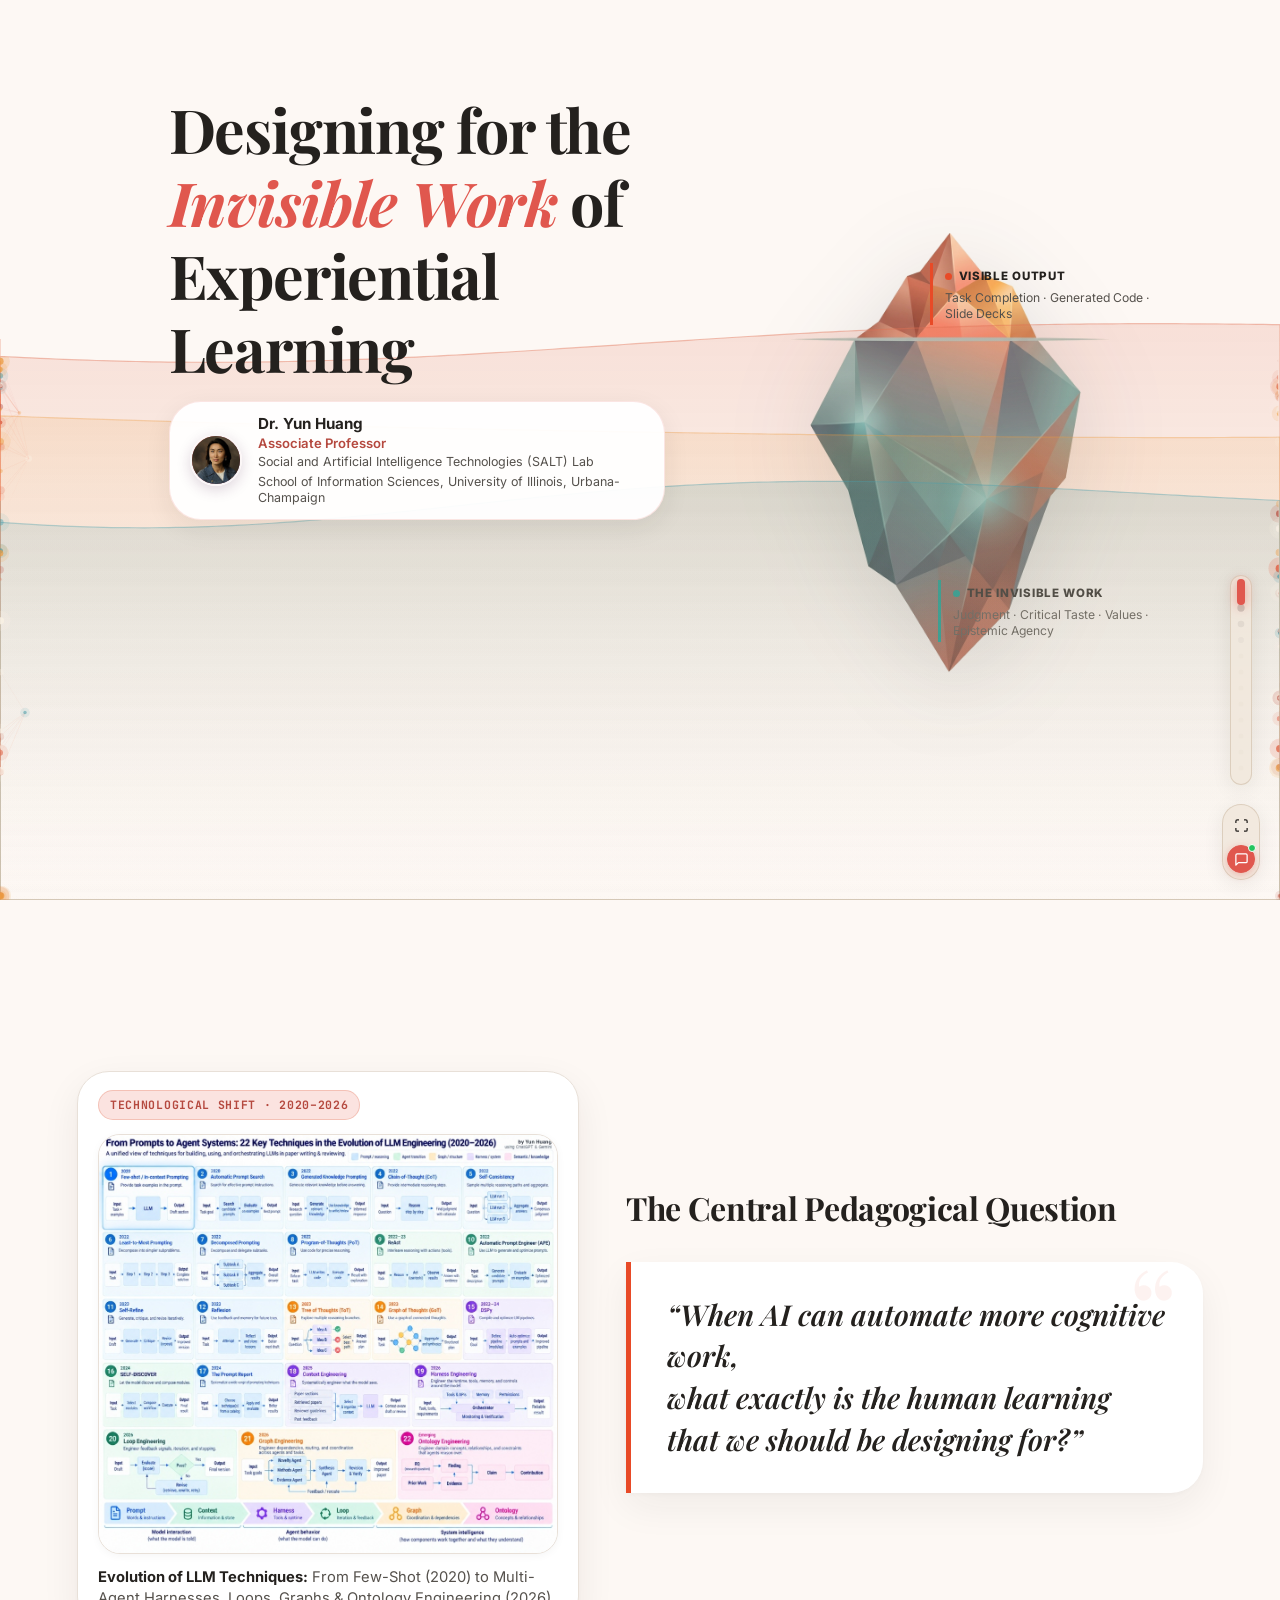
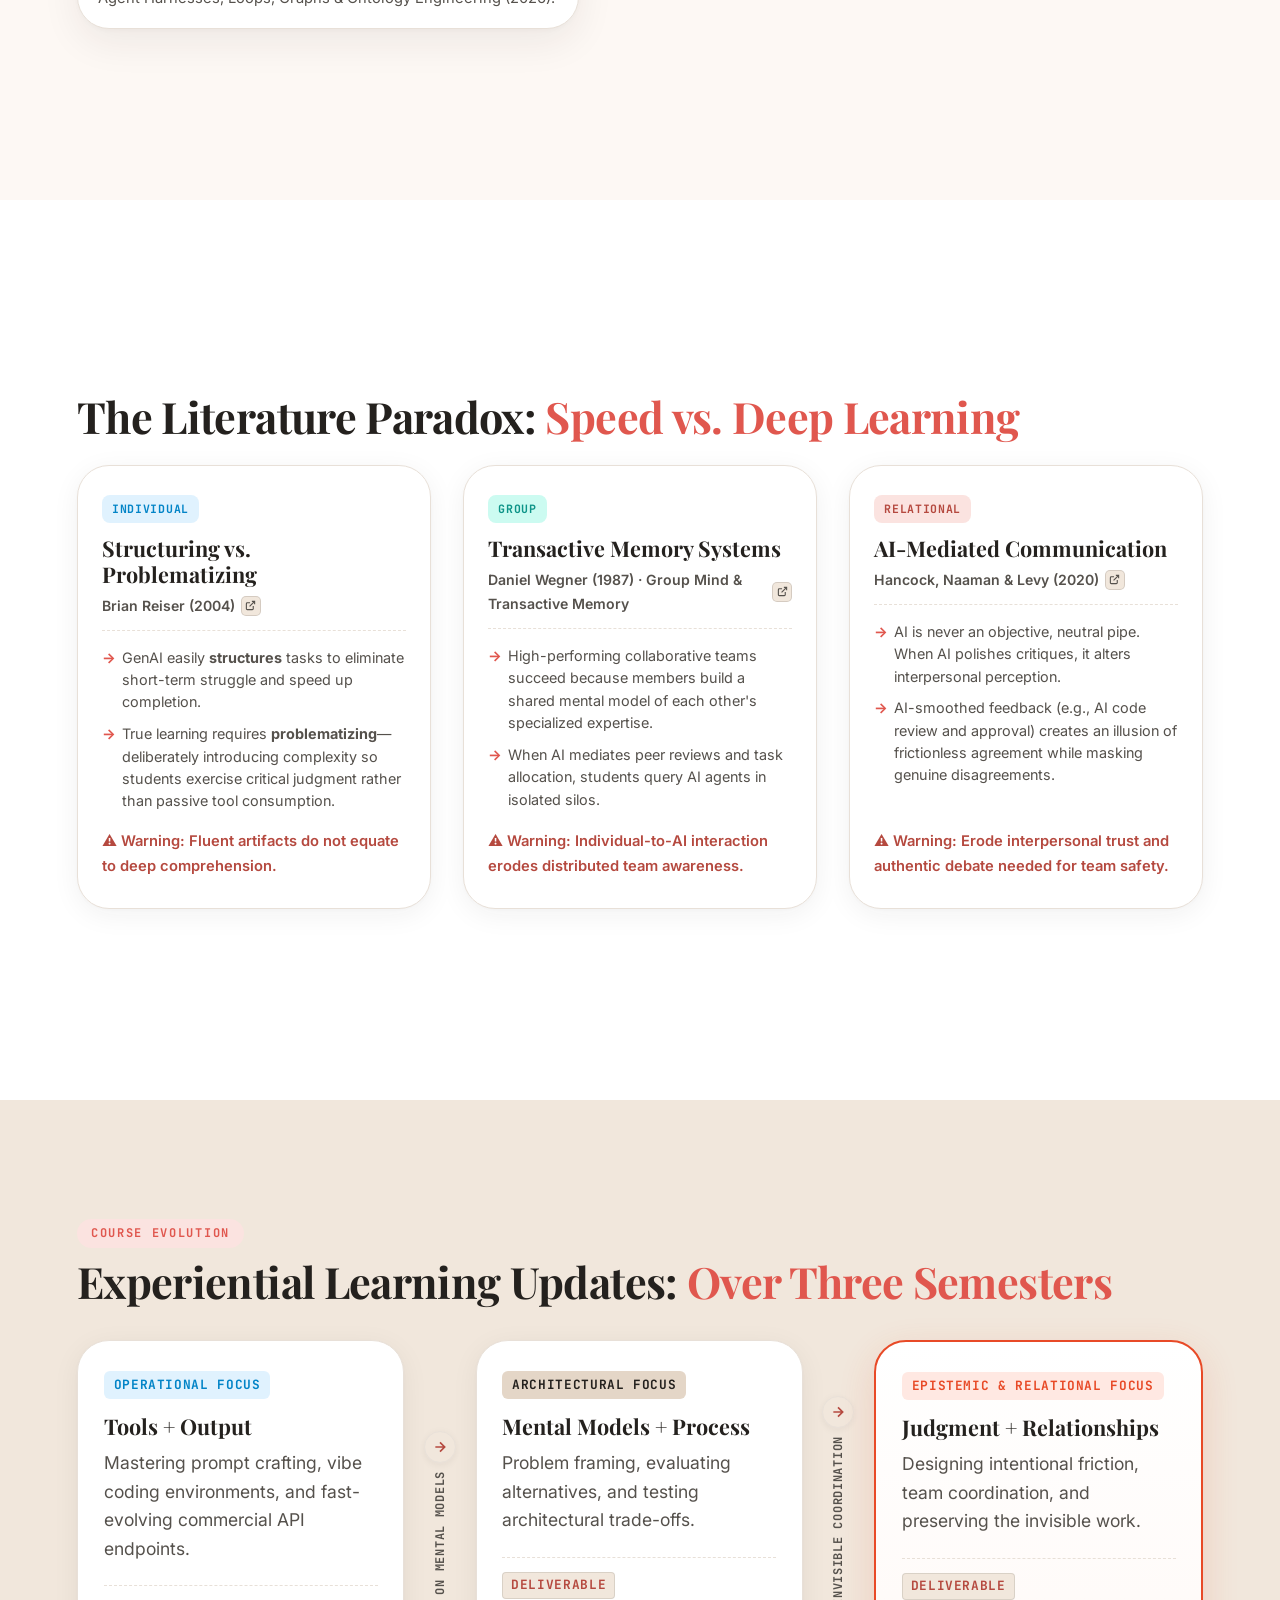
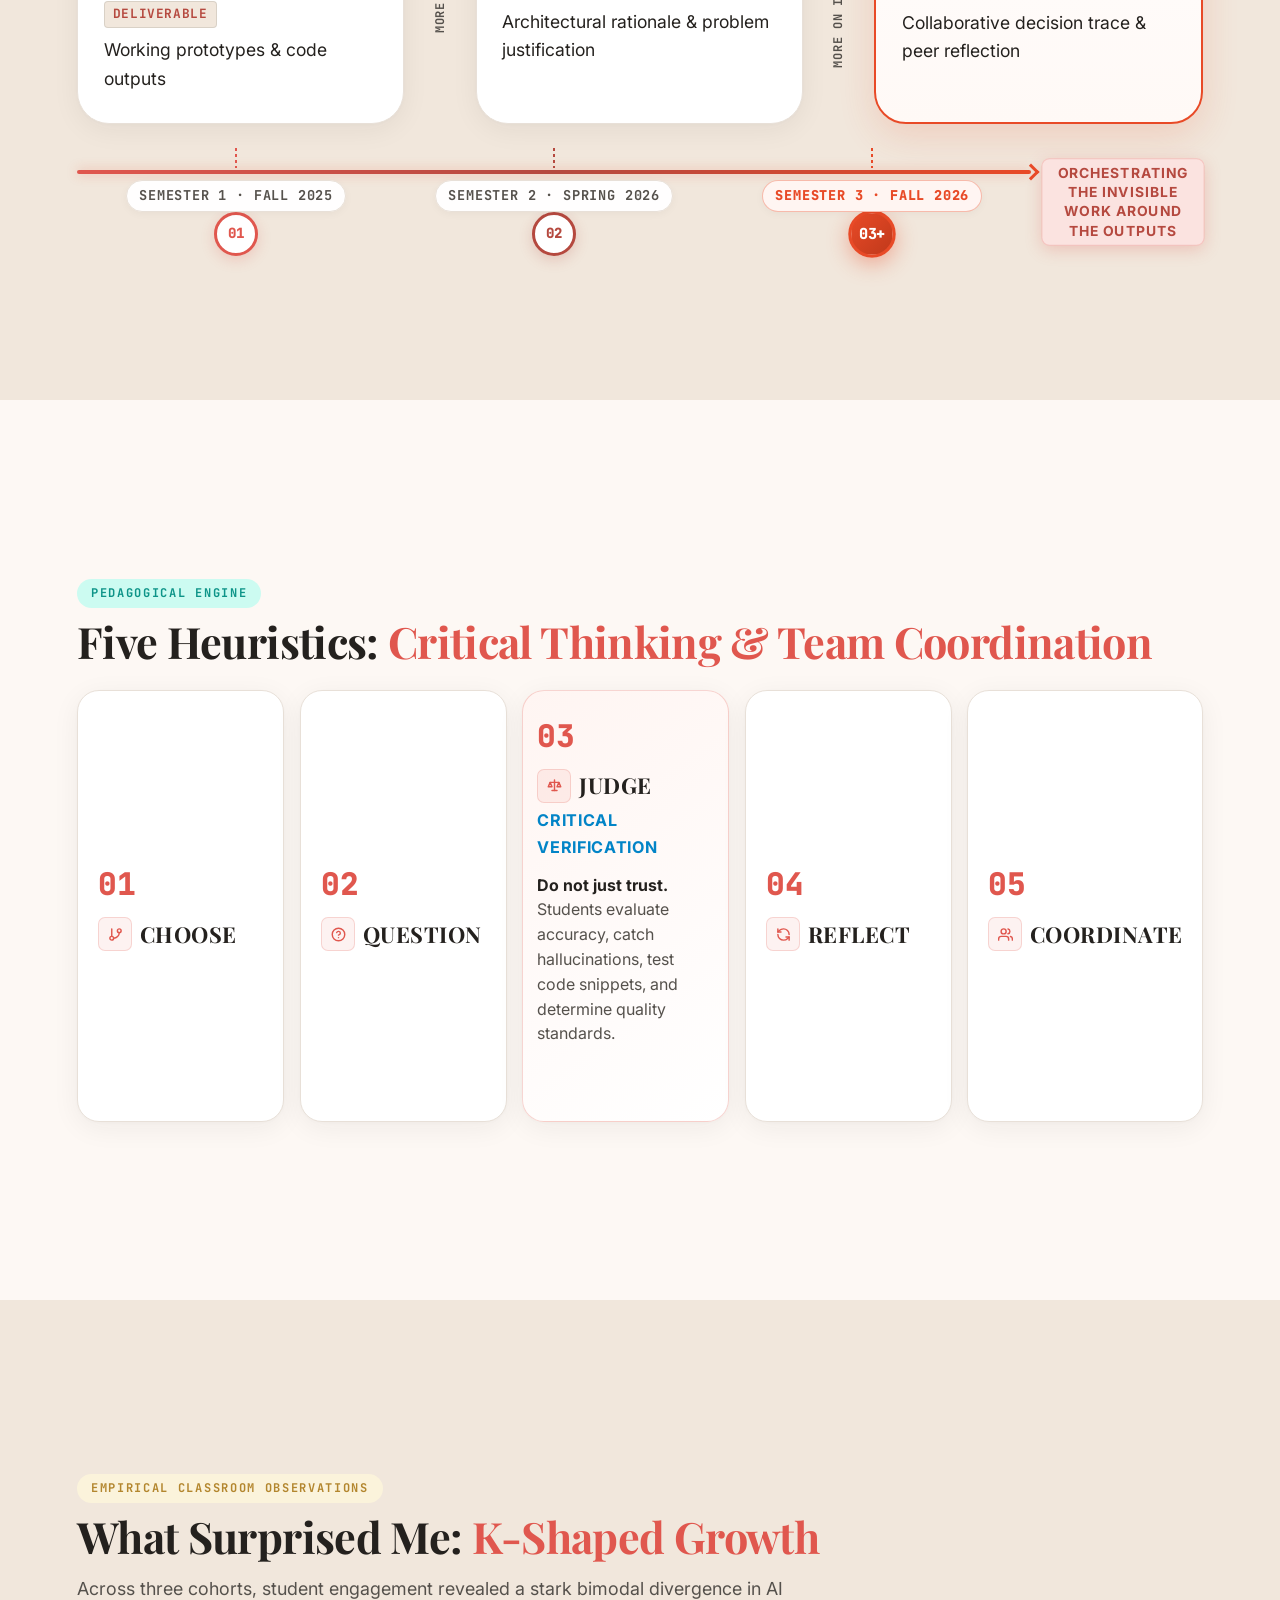
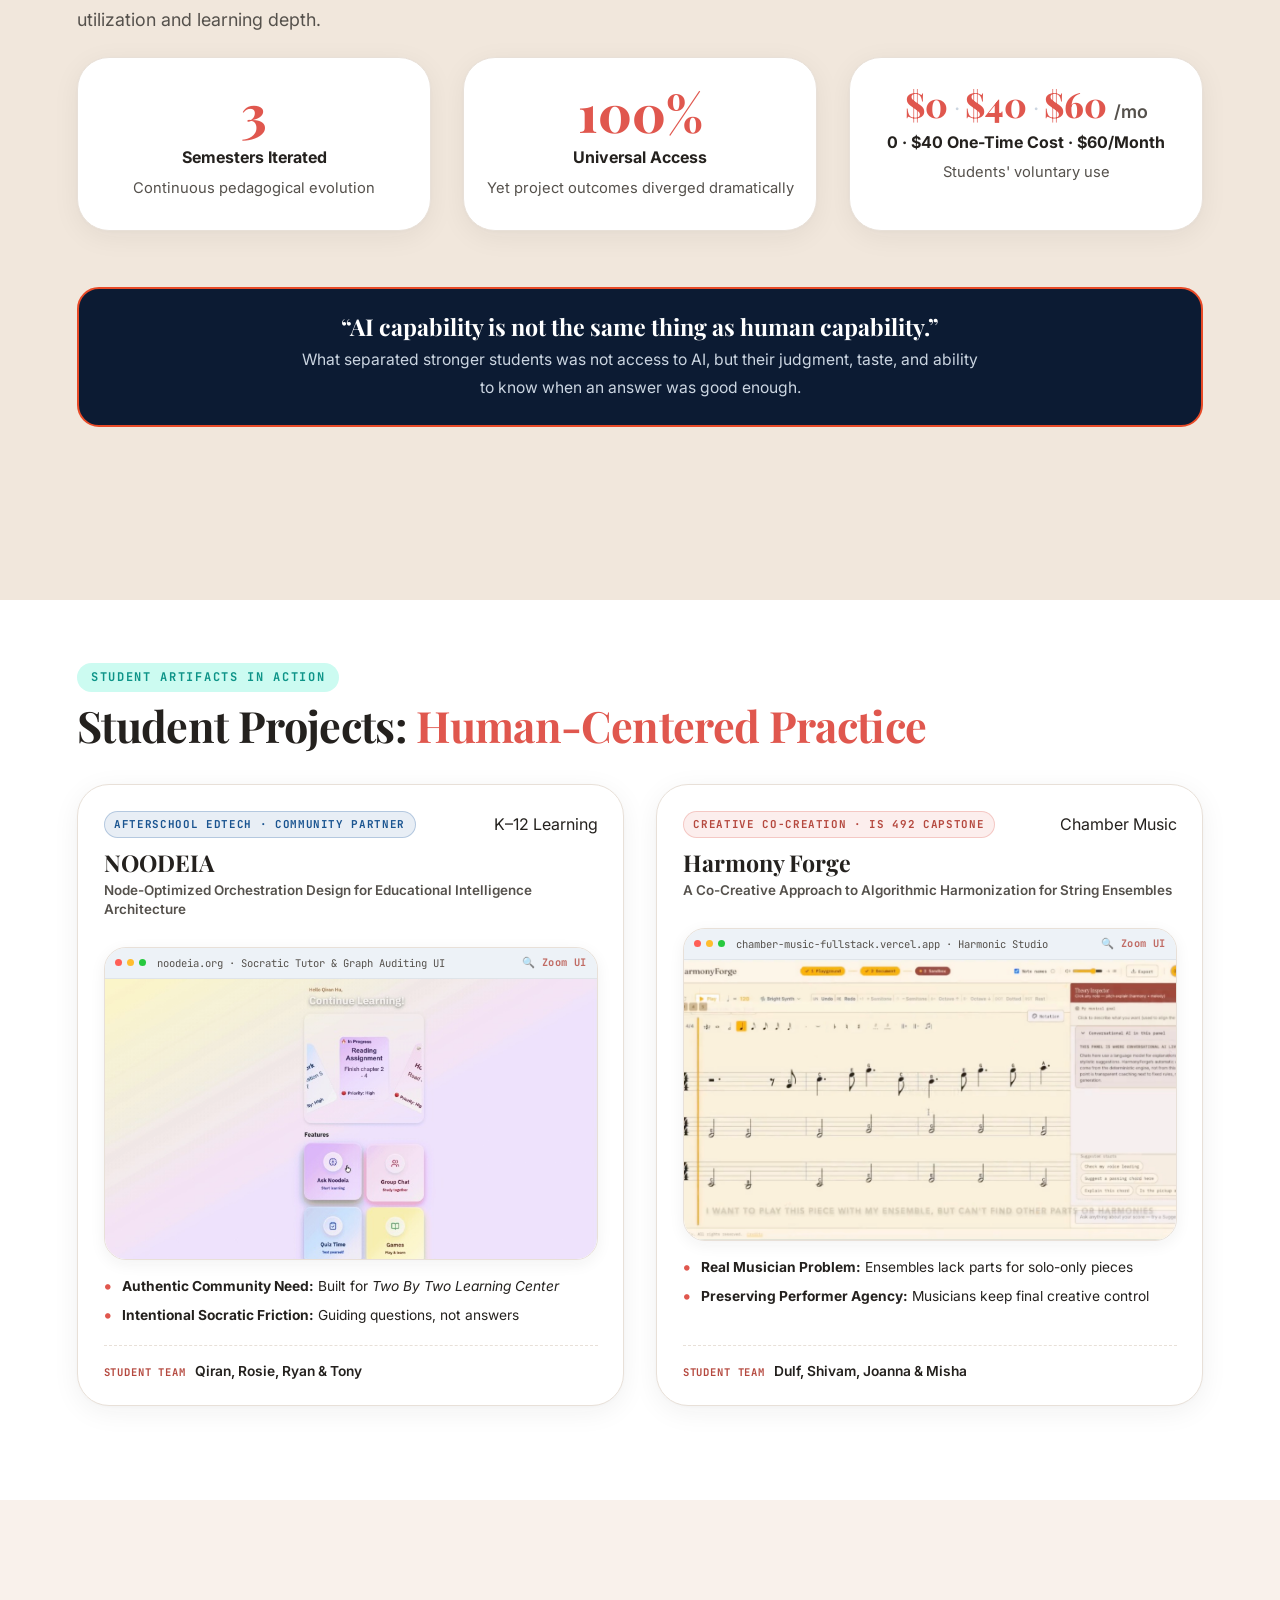
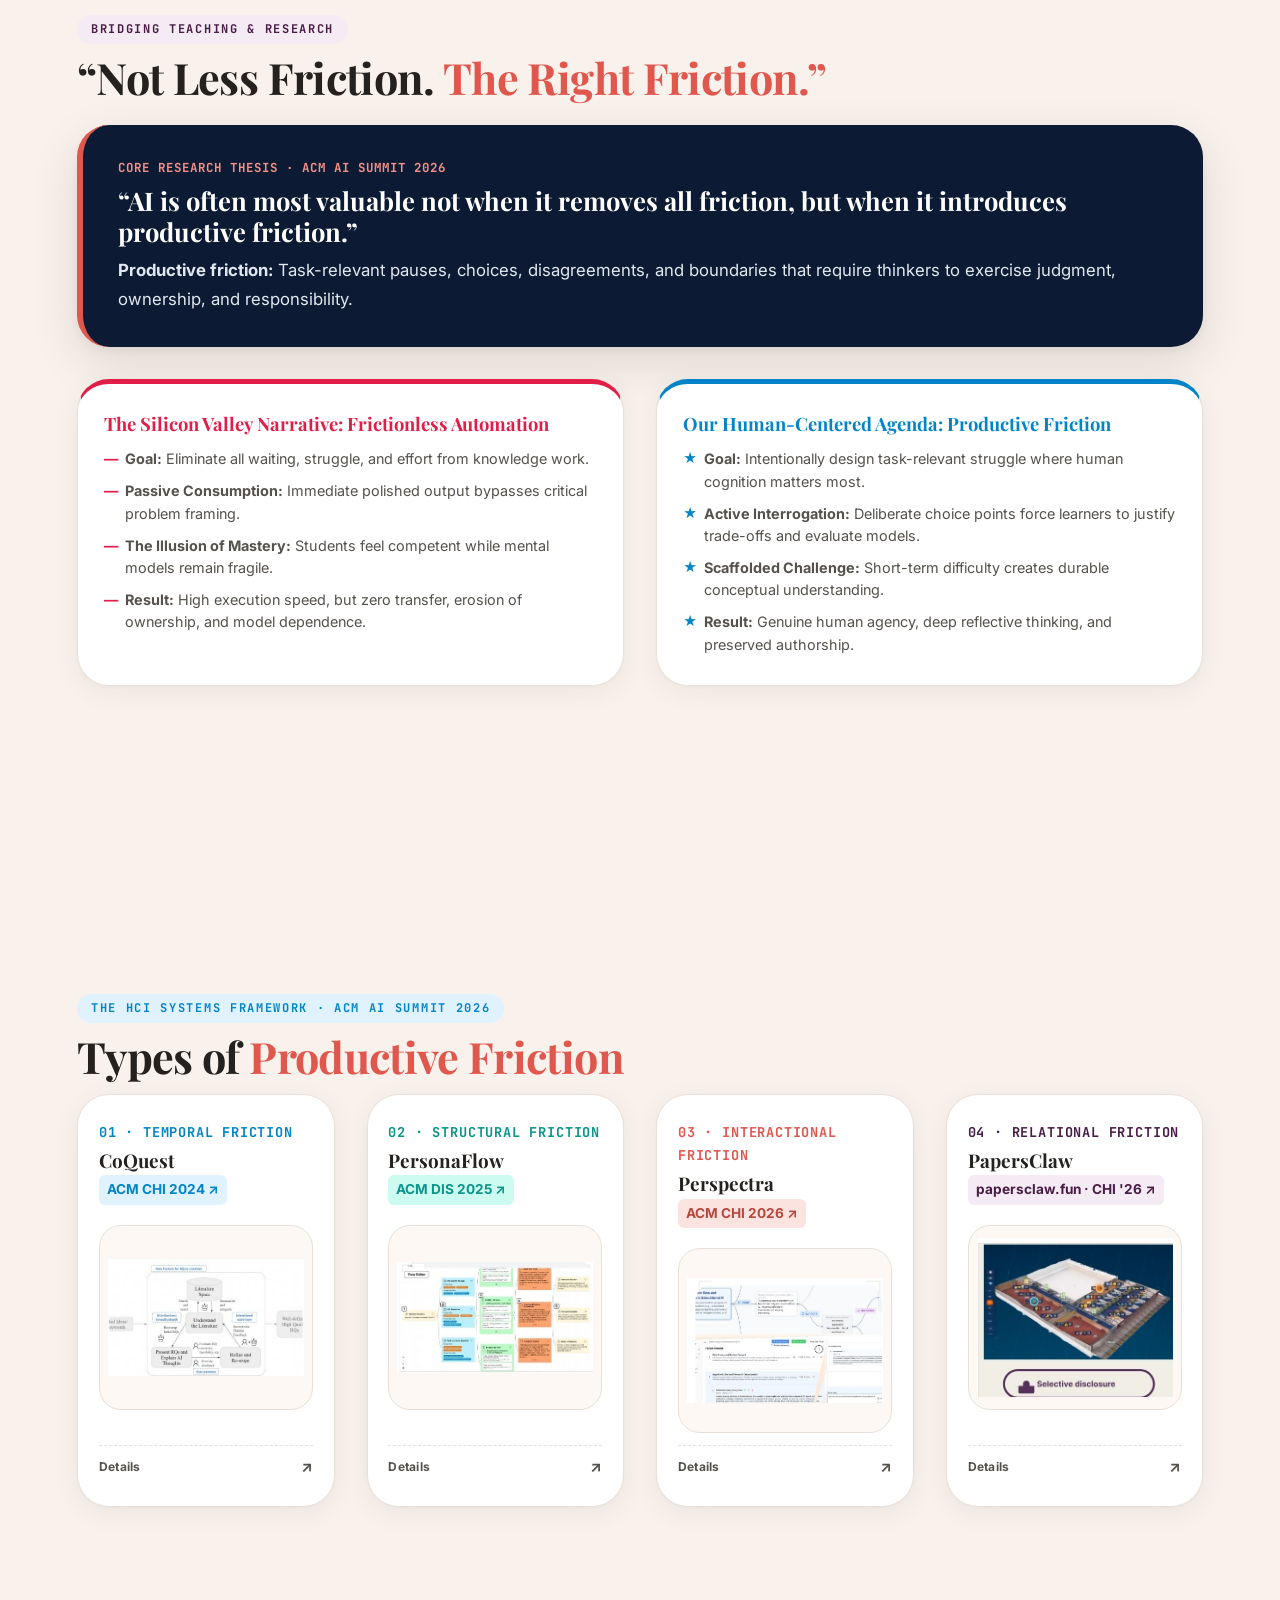
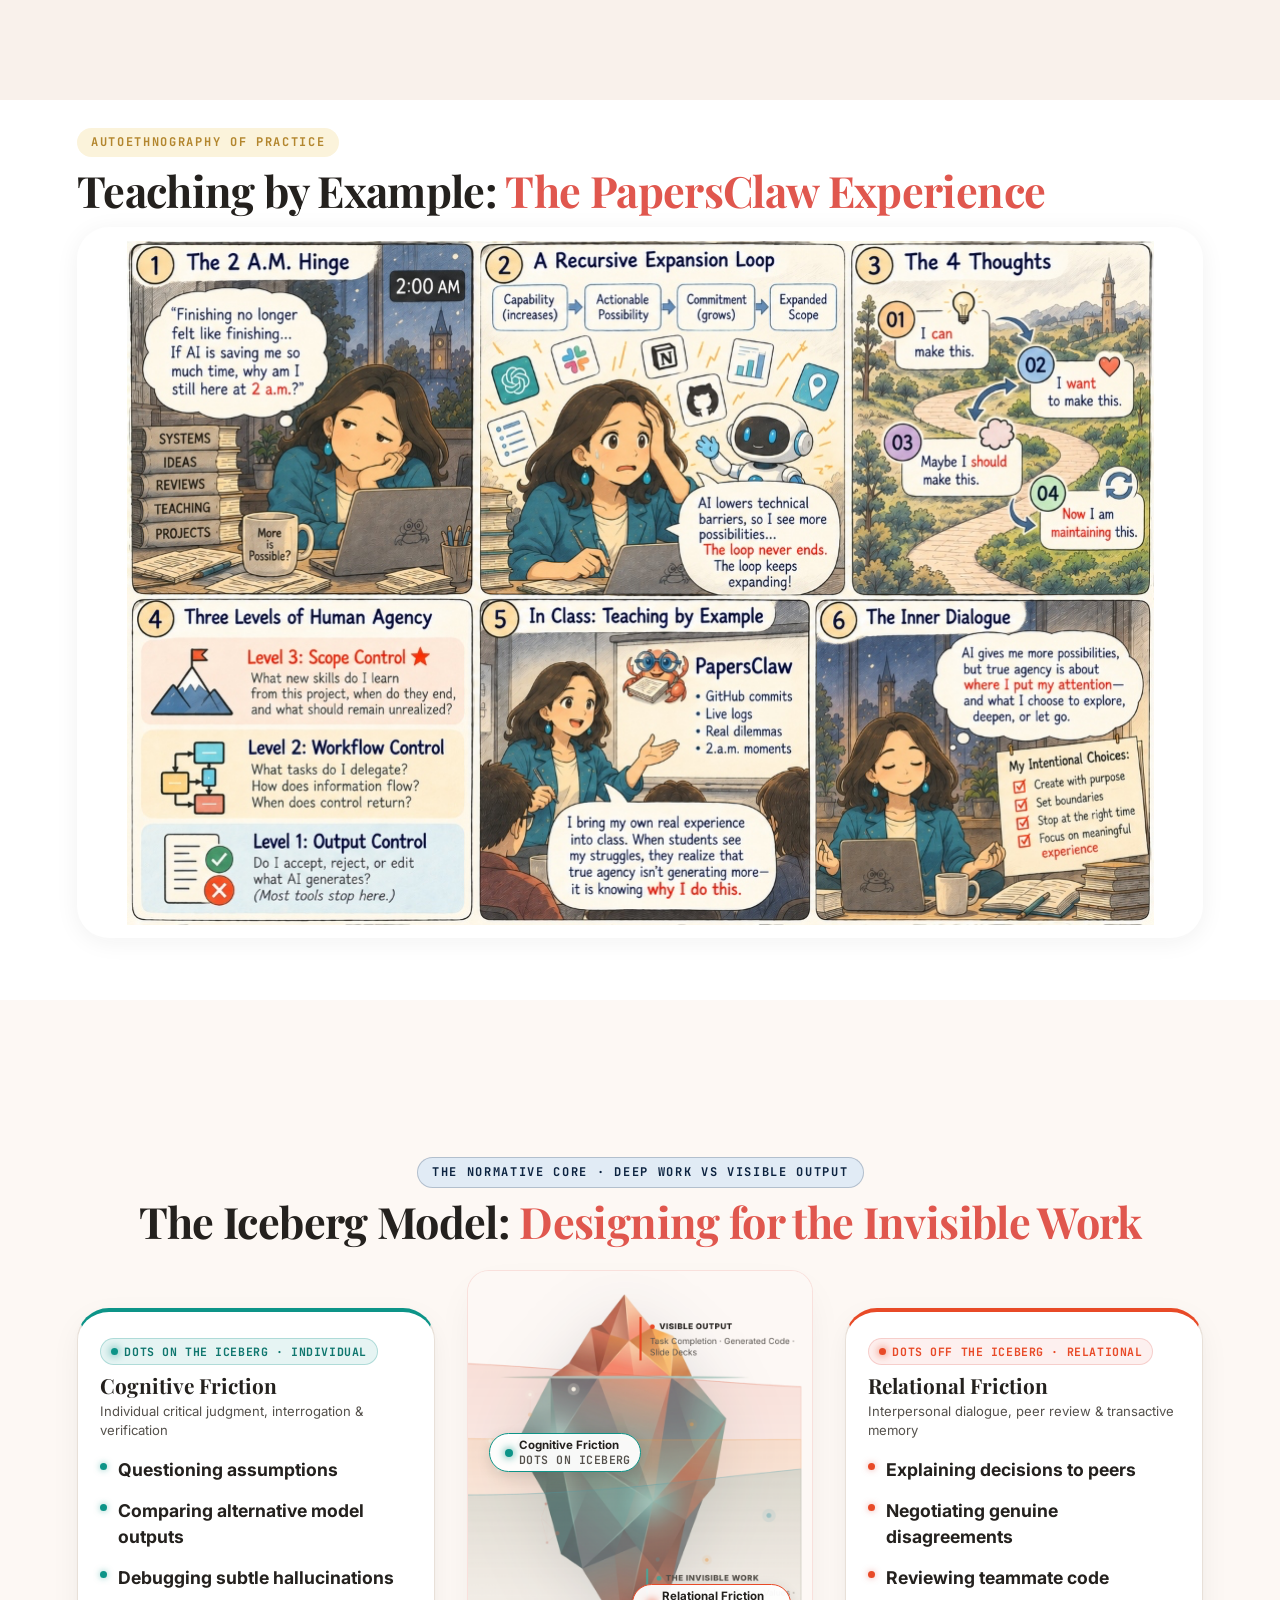
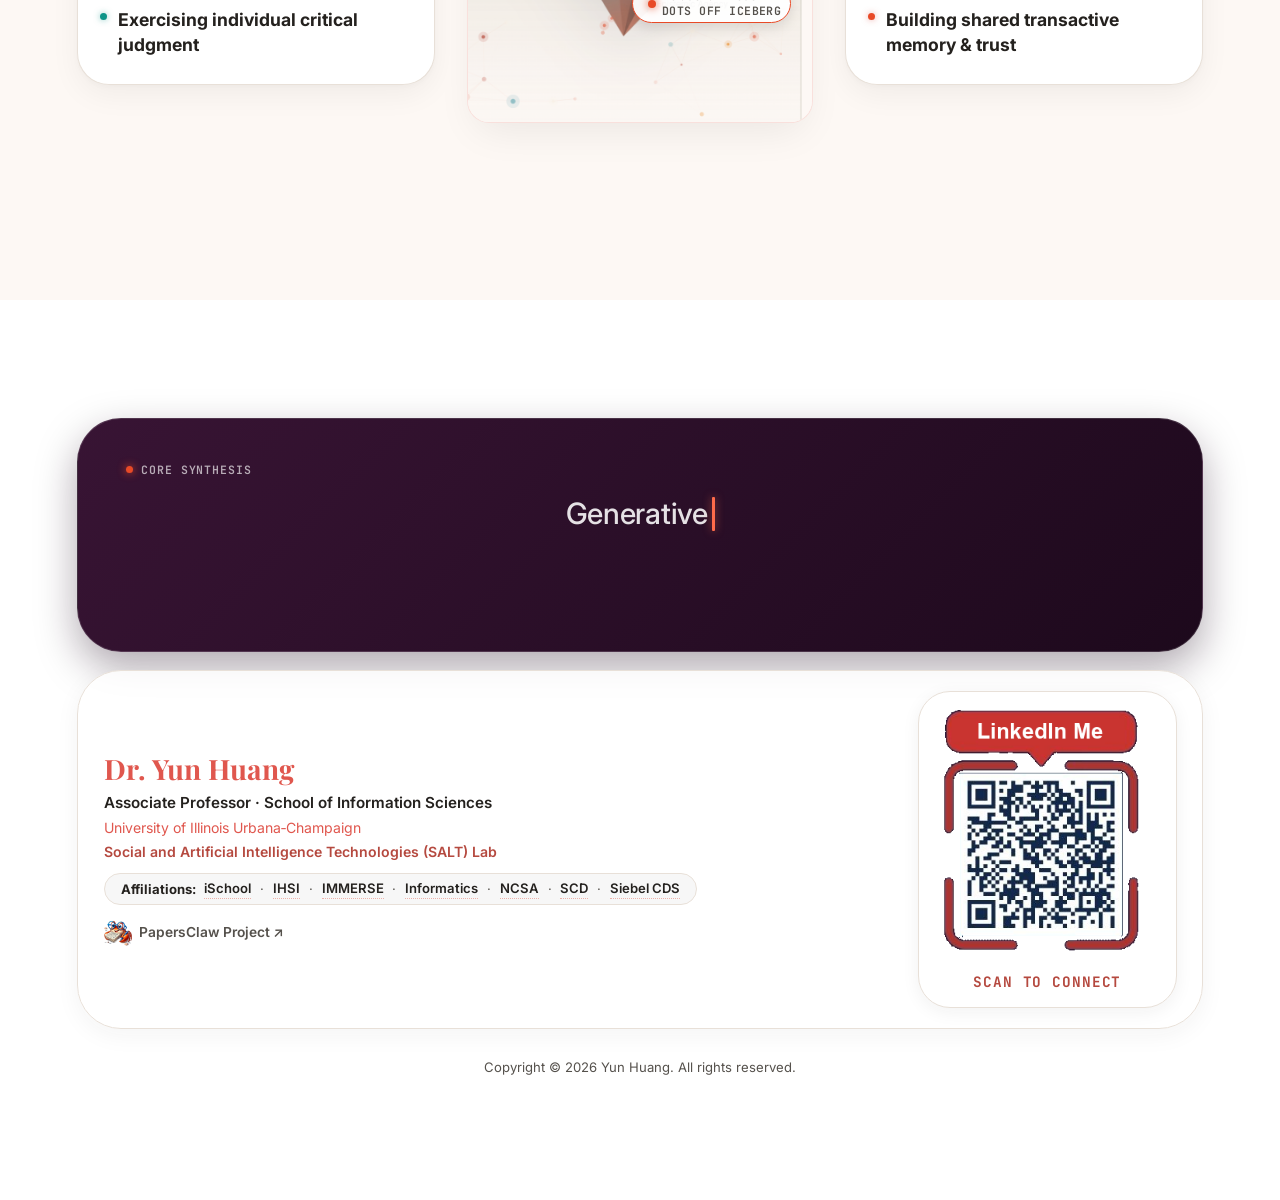
==== commit 29bbad2e: "Publish website release local" ====
--- a/lightening.html
+++ b/lightening.html
@@ -1 +1 @@
-<!DOCTYPE html> <html lang="en"> <head> <meta charset="UTF-8"> <meta name="viewport" content="width=device-width,initial-scale=1"> <title>Designing for the Invisible Work of Experiential Learning in the Era of AI — Dr. Yun Huang</title> <meta name="description" content="An interactive warm editorial scrollytelling presentation on embedding Human-Centered Design and Productive Friction into AI experiential learning, by Dr. Yun Huang at the Siebel Center for Design, UIUC."> <meta property="og:title" content="Designing for the Invisible Work — Dr. Yun Huang | Siebel Center for Design"> <meta property="og:type" content="article"> <link rel="icon" type="image/svg+xml" href="/assets/favicon-CUaUsV7Q.svg"> <script type="module" crossorigin src="/assets/app-DL6bq43k.js"></script> <link rel="stylesheet" crossorigin href="/assets/app-CLuKDawL.css"> <link rel="stylesheet" crossorigin href="/assets/lightening-C9YJqFpk.css"> </head> <body data-edition="lightening"> <div class="progress-bar" aria-hidden="true"></div> <div class="top-hover-zone" id="topHoverZone" aria-hidden="true"></div> <header class="nav-header on-first-page" id="topNav"> <div class="nav-brand"> <div class="nav-logo" aria-hidden="true">YH</div> <div class="nav-title"> Dr. Yun Huang <span>Associate Professor · School of Information Sciences, University of Illinois, Urbana-Champaign</span> </div> </div> <div class="nav-controls"> <div class="course-badge"> <svg width="12" height="12" viewBox="0 0 24 24" fill="none" stroke="currentColor" stroke-width="2.5"> <circle cx="12" cy="12" r="10"/> <path d="M12 16v-4m0-4h.01"/> </svg> SCD Talk · Sept 2026 </div> </div> </header> <nav class="vertical-progress-dock" id="verticalProgressDock" aria-label="12-Slide Deck Progress"> <div class="dock-thumb" id="dockThumb" role="slider" aria-label="Slide Scrubber" aria-valuemin="1" aria-valuemax="12" aria-valuenow="1" tabindex="0" title="Drag up or down to scrub through slides"> <span class="thumb-tooltip" id="thumbTooltip">0:00 · The Pedagogical Pivot</span> </div> <a href="#slide-1" class="vertical-progress-pill active" data-slide="1" aria-label="Slide 1: The Pedagogical Pivot"> <span class="pill-tooltip">0:00 · The Pedagogical Pivot</span> </a> <a href="#slide-2" class="vertical-progress-pill" data-slide="2" aria-label="Slide 2: The Central Question"> <span class="pill-tooltip">0:30 · The Central Question</span> </a> <a href="#slide-3" class="vertical-progress-pill" data-slide="3" aria-label="Slide 3: Literature Paradox"> <span class="pill-tooltip">0:45 · Literature Paradox</span> </a> <a href="#slide-4" class="vertical-progress-pill" data-slide="4" aria-label="Slide 4: Three Semesters Updates"> <span class="pill-tooltip">1:15 · Three Semesters Updates</span> </a> <a href="#slide-5" class="vertical-progress-pill" data-slide="5" aria-label="Slide 5: Five Heuristics"> <span class="pill-tooltip">1:45 · Five Heuristics</span> </a> <a href="#slide-6" class="vertical-progress-pill" data-slide="6" aria-label="Slide 6: K-Shaped Growth"> <span class="pill-tooltip">2:45 · K-Shaped Growth</span> </a> <a href="#slide-7" class="vertical-progress-pill" data-slide="7" aria-label="Slide 7: Student Projects"> <span class="pill-tooltip">3:30 · Student Projects</span> </a> <a href="#slide-8" class="vertical-progress-pill" data-slide="8" aria-label="Slide 8: The Right Friction"> <span class="pill-tooltip">4:00 · The Right Friction</span> </a> <a href="#slide-9" class="vertical-progress-pill" data-slide="9" aria-label="Slide 9: 4 Types of Friction"> <span class="pill-tooltip">4:40 · 4 Types of Friction</span> </a> <a href="#slide-10" class="vertical-progress-pill" data-slide="10" aria-label="Slide 10: PapersClaw & Scope Control"> <span class="pill-tooltip">5:20 · PapersClaw & Scope Control</span> </a> <a href="#slide-11" class="vertical-progress-pill" data-slide="11" aria-label="Slide 11: The Iceberg Model"> <span class="pill-tooltip">6:10 · The Iceberg Model</span> </a> <a href="#slide-12" class="vertical-progress-pill" data-slide="12" aria-label="Slide 12: Designing for Invisible Work"> <span class="pill-tooltip">6:55 · Designing for Invisible Work</span> </a> </nav> <div class="bottom-controls" id="bottomControls" aria-label="Presenter Controls"> <button class="bottom-btn" id="btnFullscreen" aria-label="Toggle Fullscreen" title="Toggle Fullscreen (F)"> <svg width="15" height="15" viewBox="0 0 24 24" fill="none" stroke="currentColor" stroke-width="2"> <path d="M8 3H5a2 2 0 0 0-2 2v3m18 0V5a2 2 0 0 0-2-2h-3m0 18h3a2 2 0 0 0 2-2v-3M3 16v3a2 2 0 0 0 2 2h3"/> </svg> <span class="btn-tooltip">Fullscreen (F)</span> </button> </div> <section class="section section--cream hero" id="slide-1"> <canvas id="heroWaveCanvas" class="hero-wave-canvas" aria-hidden="true"></canvas> <div class="hero-inner"> <div class="hero-text"> <h1 class="hero-title"> Designing for the <em>Invisible Work</em> of Experiential Learning </h1> <p class="hero-description"> Lessons from three semesters of teaching Human-AI collaboration courses. </p> <div class="hero-speaker"> <div class="hero-speaker-avatar"> <img src="/assets/yun_huang-CgcAdXYY.jpg?v=headshot_v2" alt="Dr. Yun Huang"> </div> <div class="hero-speaker-info"> <strong>Dr. Yun Huang</strong> <span class="speaker-role">Associate Professor</span> <span class="speaker-affiliation">Social and Artificial Intelligence Technologies (SALT) Lab</span> <span class="speaker-affiliation">School of Information Sciences, University of Illinois, Urbana-Champaign</span> </div> </div> </div> <div class="hero-visual"> <div class="hero-iceberg-wrapper"> <img src="/assets/hero_iceberg-BILG-JTS.png?v=transparent" alt="Experiential Learning Iceberg Model" class="hero-iceberg-img"> <div class="hero-iceberg-tag hero-iceberg-tag--above"> <div class="tag-title"><span class="dot"></span> Visible Output</div> <span class="tag-sub">Task Completion · Generated Code · Slide Decks</span> </div> <div class="hero-iceberg-tag hero-iceberg-tag--below"> <div class="tag-title"><span class="dot dot--teal"></span> The Invisible Work</div> <span class="tag-sub">Judgment · Critical Taste · Values · Epistemic Agency</span> </div> </div> </div> </div> </section> <section class="section section--cream central-question-page" id="slide-2" style="background:var(--cream)!important"> <div class="section-inner"> <div class="question-page-grid"> <div class="question-page-media reveal-left"> <div class="infographic-preview-card" data-popup-target="modal-prompt-evolution" role="button" tabindex="0" title="Click to view full high-res infographic"> <div class="infographic-badge-bar"> <span class="infographic-pill">Technological Shift · 2020–2026</span> </div> <div class="infographic-image-frame"> <img src="/assets/prompt_evolution-LneA-CwV.jpg?v=22tech" alt="From Prompts to Agent Systems: 22 Key Techniques in the Evolution of LLM Engineering (2020-2026)"> </div> <div class="infographic-caption-bar"> <strong>Evolution of LLM Techniques:</strong> From Few-Shot (2020) to Multi-Agent Harnesses, Loops, Graphs & Ontology Engineering (2026). </div> </div> </div> <div class="question-page-content reveal-right"> <h2 class="question-page-heading">The Central Pedagogical Question</h2> <div class="hero-question-display"> <blockquote class="hero-question-quote"> “When AI can automate more cognitive work,<br> what exactly is the human learning that we should be designing for?” </blockquote> </div> </div> </div> </div> </section> <section class="section section--white" id="slide-3"> <div class="section-inner"> <div class="section-header reveal"> <h2>The Literature Paradox: <span class="accent">Speed vs. Deep Learning</span></h2> </div> <div class="theory-trio reveal stagger"> <div class="theory-card" style="--i:0"> <span class="theory-badge badge-sky">Individual</span> <h3> <a href="https://doi.org/10.1207/s15327809jls1303_2" target="_blank" rel="noopener" class="paper-link" title="Read Brian Reiser (2004) Original Paper"> Structuring vs. Problematizing </a> </h3> <div class="theory-author"> <a href="https://doi.org/10.1207/s15327809jls1303_2" target="_blank" rel="noopener" class="author-citation-link" title="Brian Reiser (2004) Journal of the Learning Sciences"> Brian Reiser (2004) <span class="citation-icon-btn" aria-label="Open paper"><svg width="11" height="11" viewBox="0 0 24 24" fill="none" stroke="currentColor" stroke-width="2.4"> <path d="M18 13v6a2 2 0 0 1-2 2H5a2 2 0 0 1-2-2V8a2 2 0 0 1 2-2h6"/> <polyline points="15 3 21 3 21 9"/> <line x1="10" y1="14" x2="21" y2="3"/> </svg></span> </a> </div> <ul class="theory-bullets"> <li>GenAI easily <strong>structures</strong> tasks to eliminate short-term struggle and speed up completion. </li> <li>True learning requires <strong>problematizing</strong>—deliberately introducing complexity so students exercise critical judgment rather than passive tool consumption.</li> </ul> <div class="theory-warning">⚠️ Warning: Fluent artifacts do not equate to deep comprehension.</div> </div> <div class="theory-card" style="--i:1"> <span class="theory-badge badge-teal">Group</span> <h3> <a href="https://doi.org/10.1007/978-1-4612-4634-3_9" target="_blank" rel="noopener" class="paper-link" title="Read Daniel Wegner (1987) Original Paper"> Transactive Memory Systems </a> </h3> <div class="theory-author"> <a href="https://doi.org/10.1007/978-1-4612-4634-3_9" target="_blank" rel="noopener" class="author-citation-link" title="Daniel Wegner (1987) Transactive Memory in Theories of Group Behavior"> Daniel Wegner (1987) · Group Mind &amp; Transactive Memory <span class="citation-icon-btn" aria-label="Open paper"><svg width="11" height="11" viewBox="0 0 24 24" fill="none" stroke="currentColor" stroke-width="2.4"> <path d="M18 13v6a2 2 0 0 1-2 2H5a2 2 0 0 1-2-2V8a2 2 0 0 1 2-2h6"/> <polyline points="15 3 21 3 21 9"/> <line x1="10" y1="14" x2="21" y2="3"/> </svg></span> </a> </div> <ul class="theory-bullets"> <li>High-performing collaborative teams succeed because members build a shared mental model of each other's specialized expertise.</li> <li>When AI mediates peer reviews and task allocation, students query AI agents in isolated silos.</li> </ul> <div class="theory-warning">⚠️ Warning: Individual-to-AI interaction erodes distributed team awareness.</div> </div> <div class="theory-card" style="--i:2"> <span class="theory-badge badge-orange">Relational</span> <h3> <a href="https://doi.org/10.1093/jcmc/zmz022" target="_blank" rel="noopener" class="paper-link" title="Read Hancock et al. (2020) Original Paper"> AI-Mediated Communication </a> </h3> <div class="theory-author"> <a href="https://doi.org/10.1093/jcmc/zmz022" target="_blank" rel="noopener" class="author-citation-link" title="Hancock, Naaman &amp; Levy (2020) Journal of Computer-Mediated Communication"> Hancock, Naaman &amp; Levy (2020) <span class="citation-icon-btn" aria-label="Open paper"><svg width="11" height="11" viewBox="0 0 24 24" fill="none" stroke="currentColor" stroke-width="2.4"> <path d="M18 13v6a2 2 0 0 1-2 2H5a2 2 0 0 1-2-2V8a2 2 0 0 1 2-2h6"/> <polyline points="15 3 21 3 21 9"/> <line x1="10" y1="14" x2="21" y2="3"/> </svg></span> </a> </div> <ul class="theory-bullets"> <li>AI is never an objective, neutral pipe. When AI polishes critiques, it alters interpersonal perception. </li> <li>AI-smoothed feedback (e.g., AI code review and approval) creates an illusion of frictionless agreement while masking genuine disagreements. </li> </ul> <div class="theory-warning">⚠️ Warning: Erode interpersonal trust and authentic debate needed for team safety. </div> </div> </div> </div> </section> <section class="section section--sand" id="slide-4"> <div class="section-inner"> <div class="section-header reveal"> <div class="section-label section-label--coral">Course Evolution</div> <h2>Experiential Learning Updates: <span class="accent">Over Three Semesters</span></h2> </div> <div class="goals-timeline timeline-unfold-container reveal" id="goalsTimeline"> <div class="timeline-cards-row"> <div class="timeline-card" style="--i:0"> <div class="timeline-card-header"> <span class="timeline-level-badge level-operational">Operational Focus</span> </div> <h4>Tools + Output</h4> <p>Mastering prompt crafting, vibe coding environments, and fast-evolving commercial API endpoints.</p> <div class="evolution-card-meta"> <span class="meta-tag">Deliverable</span> Working prototypes &amp; code outputs </div> </div> <div class="timeline-flow-connector" aria-hidden="true"> <div class="flow-circle"> <svg width="16" height="16" viewBox="0 0 24 24" fill="none" stroke="currentColor" stroke-width="2.5"> <path d="M5 12h14M12 5l7 7-7 7"/> </svg> </div> <span class="flow-text">More on Mental Models</span> </div> <div class="timeline-card" style="--i:1"> <div class="timeline-card-header"> <span class="timeline-level-badge level-architectural">Architectural Focus</span> </div> <h4>Mental Models + Process</h4> <p>Problem framing, evaluating alternatives, and testing architectural trade-offs.</p> <div class="evolution-card-meta"> <span class="meta-tag">Deliverable</span> Architectural rationale &amp; problem justification </div> </div> <div class="timeline-flow-connector" aria-hidden="true"> <div class="flow-circle"> <svg width="16" height="16" viewBox="0 0 24 24" fill="none" stroke="currentColor" stroke-width="2.5"> <path d="M5 12h14M12 5l7 7-7 7"/> </svg> </div> <span class="flow-text">More on Invisible Coordination</span> </div> <div class="timeline-card timeline-card--culmination" style="--i:2"> <div class="timeline-card-header"> <span class="timeline-level-badge level-relational">Epistemic &amp; Relational Focus</span> </div> <h4>Judgment + Relationships</h4> <p>Designing intentional friction, team coordination, and preserving the invisible work.</p> <div class="evolution-card-meta"> <span class="meta-tag">Deliverable</span> Collaborative decision trace &amp; peer reflection </div> </div> </div> <div class="timeline-track-header"> <div class="timeline-track-with-labels"> <span class="timeline-edge-label timeline-edge-label--start">Evaluating Outputs</span> <div class="timeline-track-inner"> <div class="timeline-milestones"> <div class="timeline-milestone milestone-1"> <div class="milestone-dot"><span class="dot-num">01</span></div> <div class="milestone-time">Semester 1 · Fall 2025</div> <div class="milestone-stem"></div> </div> <div class="timeline-milestone milestone-2"> <div class="milestone-dot"><span class="dot-num">02</span></div> <div class="milestone-time">Semester 2 · Spring 2026</div> <div class="milestone-stem"></div> </div> <div class="timeline-milestone milestone-3"> <div class="milestone-dot"><span class="dot-num">03+</span></div> <div class="milestone-time">Semester 3 · Fall 2026</div> <div class="milestone-stem"></div> </div> </div> <div class="timeline-track-line" aria-hidden="true"> <div class="timeline-track-fill"></div> <div class="timeline-track-arrow"></div> </div> </div> <span class="timeline-edge-label timeline-edge-label--end">Orchestrating the invisible work around the outputs</span> </div> </div> </div> </div> </section> <section class="section section--cream" id="slide-5"> <div class="section-inner"> <div class="section-header reveal"> <div class="section-label section-label--teal">Pedagogical Engine</div> <h2>Five Heuristics: <span class="accent">Critical Thinking & Team Coordination</span></h2> <p class="section-desc"> Instead of focusing on tool mastery, the curriculum is structured around decision-making, verification, and collaboration. </p> </div> <div class="pipeline-track reveal"> <div class="pipeline-step auto-flipped" style="--i:0"> <div class="pipeline-card-inner"> <div class="pipeline-card-front"> <div class="pipeline-number">01</div> <h4> <span class="step-logo" aria-hidden="true"> <svg width="15" height="15" viewBox="0 0 24 24" fill="none" stroke="currentColor" stroke-width="2.3" stroke-linecap="round" stroke-linejoin="round"> <path d="M6 3v12"></path> <circle cx="18" cy="6" r="3"></circle> <circle cx="6" cy="18" r="3"></circle> <path d="M18 9a9 9 0 0 1-9 9"></path> </svg> </span> CHOOSE </h4> </div> <div class="pipeline-card-back"> <div class="pipeline-number">01</div> <h4> <span class="step-logo" aria-hidden="true"> <svg width="15" height="15" viewBox="0 0 24 24" fill="none" stroke="currentColor" stroke-width="2.3" stroke-linecap="round" stroke-linejoin="round"> <path d="M6 3v12"></path> <circle cx="18" cy="6" r="3"></circle> <circle cx="6" cy="18" r="3"></circle> <path d="M18 9a9 9 0 0 1-9 9"></path> </svg> </span> CHOOSE </h4> <div class="step-subtitle">Decision Making</div> <p><strong class="step-dont">Do not just produce.</strong> Students analyze task complexity, API costs, context windows, and latency to justify tool selection.</p> </div> </div> </div> <div class="pipeline-step" style="--i:1"> <div class="pipeline-card-inner"> <div class="pipeline-card-front"> <div class="pipeline-number">02</div> <h4> <span class="step-logo" aria-hidden="true"> <svg width="15" height="15" viewBox="0 0 24 24" fill="none" stroke="currentColor" stroke-width="2.3" stroke-linecap="round" stroke-linejoin="round"> <circle cx="12" cy="12" r="10"></circle> <path d="M9.09 9a3 3 0 0 1 5.83 1c0 2-3 3-3 3"></path> <line x1="12" y1="17" x2="12.01" y2="17"></line> </svg> </span> QUESTION </h4> </div> <div class="pipeline-card-back"> <div class="pipeline-number">02</div> <h4> <span class="step-logo" aria-hidden="true"> <svg width="15" height="15" viewBox="0 0 24 24" fill="none" stroke="currentColor" stroke-width="2.3" stroke-linecap="round" stroke-linejoin="round"> <circle cx="12" cy="12" r="10"></circle> <path d="M9.09 9a3 3 0 0 1 5.83 1c0 2-3 3-3 3"></path> <line x1="12" y1="17" x2="12.01" y2="17"></line> </svg> </span> QUESTION </h4> <div class="step-subtitle">Problem Framing</div> <p><strong class="step-dont">Do not just accept.</strong> Students formulate hypothesis-driven inquiries, test edge cases, and interrogate underlying model assumptions.</p> </div> </div> </div> <div class="pipeline-step" style="--i:2"> <div class="pipeline-card-inner"> <div class="pipeline-card-front"> <div class="pipeline-number">03</div> <h4> <span class="step-logo" aria-hidden="true"> <svg width="15" height="15" viewBox="0 0 24 24" fill="none" stroke="currentColor" stroke-width="2.3" stroke-linecap="round" stroke-linejoin="round"> <path d="M12 3v17"></path> <path d="M5 7h14"></path> <path d="M5 7l-3 7h6l-3-7z"></path> <path d="M19 7l-3 7h6l-3-7z"></path> <path d="M8 20h8"></path> </svg> </span> JUDGE </h4> </div> <div class="pipeline-card-back"> <div class="pipeline-number">03</div> <h4> <span class="step-logo" aria-hidden="true"> <svg width="15" height="15" viewBox="0 0 24 24" fill="none" stroke="currentColor" stroke-width="2.3" stroke-linecap="round" stroke-linejoin="round"> <path d="M12 3v17"></path> <path d="M5 7h14"></path> <path d="M5 7l-3 7h6l-3-7z"></path> <path d="M19 7l-3 7h6l-3-7z"></path> <path d="M8 20h8"></path> </svg> </span> JUDGE </h4> <div class="step-subtitle">Critical Verification</div> <p><strong class="step-dont">Do not just trust.</strong> Students evaluate accuracy, catch hallucinations, test code snippets, and determine quality standards.</p> </div> </div> </div> <div class="pipeline-step" style="--i:3"> <div class="pipeline-card-inner"> <div class="pipeline-card-front"> <div class="pipeline-number">04</div> <h4> <span class="step-logo" aria-hidden="true"> <svg width="15" height="15" viewBox="0 0 24 24" fill="none" stroke="currentColor" stroke-width="2.3" stroke-linecap="round" stroke-linejoin="round"> <path d="M21 12a9 9 0 0 0-9-9 9.75 9.75 0 0 0-6.74 2.74L3 8"></path> <polyline points="3 3 3 8 8 8"></polyline> <path d="M3 12a9 9 0 0 0 9 9 9.75 9.75 0 0 0 6.74-2.74L21 16"></path> <polyline points="16 16 21 16 21 21"></polyline> </svg> </span> REFLECT </h4> </div> <div class="pipeline-card-back"> <div class="pipeline-number">04</div> <h4> <span class="step-logo" aria-hidden="true"> <svg width="15" height="15" viewBox="0 0 24 24" fill="none" stroke="currentColor" stroke-width="2.3" stroke-linecap="round" stroke-linejoin="round"> <path d="M21 12a9 9 0 0 0-9-9 9.75 9.75 0 0 0-6.74 2.74L3 8"></path> <polyline points="3 3 3 8 8 8"></polyline> <path d="M3 12a9 9 0 0 0 9 9 9.75 9.75 0 0 0 6.74-2.74L21 16"></path> <polyline points="16 16 21 16 21 21"></polyline> </svg> </span> REFLECT </h4> <div class="step-subtitle">Durable Synthesis</div> <p><strong class="step-dont">Do not just automate.</strong> Students articulate why specific paths were chosen, document rejected alternatives, and distill portable models.</p> </div> </div> </div> <div class="pipeline-step" style="--i:4"> <div class="pipeline-card-inner"> <div class="pipeline-card-front"> <div class="pipeline-number">05</div> <h4> <span class="step-logo" aria-hidden="true"> <svg width="15" height="15" viewBox="0 0 24 24" fill="none" stroke="currentColor" stroke-width="2.3" stroke-linecap="round" stroke-linejoin="round"> <path d="M17 21v-2a4 4 0 0 0-4-4H5a4 4 0 0 0-4 4v2"></path> <circle cx="9" cy="7" r="4"></circle> <path d="M23 21v-2a4 4 0 0 0-3-3.87"></path> <path d="M16 3.13a4 4 0 0 1 0 7.75"></path> </svg> </span> COORDINATE </h4> </div> <div class="pipeline-card-back"> <div class="pipeline-number">05</div> <h4> <span class="step-logo" aria-hidden="true"> <svg width="15" height="15" viewBox="0 0 24 24" fill="none" stroke="currentColor" stroke-width="2.3" stroke-linecap="round" stroke-linejoin="round"> <path d="M17 21v-2a4 4 0 0 0-4-4H5a4 4 0 0 0-4 4v2"></path> <circle cx="9" cy="7" r="4"></circle> <path d="M23 21v-2a4 4 0 0 0-3-3.87"></path> <path d="M16 3.13a4 4 0 0 1 0 7.75"></path> </svg> </span> COORDINATE </h4> <div class="step-subtitle">Human Teamwork</div> <p><strong class="step-dont">Do not just work individually.</strong> Students divide system architectures across peers, conduct peer reviews, and establish shared team memory.</p> </div> </div> </div> </div> </div> </section> <section class="section section--sand" id="slide-6"> <div class="section-inner"> <div class="section-header reveal"> <div class="section-label section-label--gold">Empirical Classroom Observations</div> <h2>What Surprised Me: <span class="accent">K-Shaped Growth</span></h2> <p class="section-desc"> Across three cohorts, student engagement revealed a stark bimodal divergence in AI utilization and learning depth. </p> </div> <div class="metrics reveal stagger"> <div class="metric" style="--i:0"> <div class="metric-value" data-count="3">0</div> <div class="metric-label">Semesters Iterated</div> <div class="metric-sub">Continuous pedagogical evolution</div> </div> <div class="metric" style="--i:1"> <div class="metric-value" data-count="100" data-suffix="%">0%</div> <div class="metric-label">Universal Access</div> <div class="metric-sub">Yet project outcomes diverged dramatically</div> </div> <div class="metric" style="--i:2"> <div class="metric-value metric-value--tiered"> <span class="m-val">$0</span> <span class="m-sep">·</span> <span class="m-val" data-prefix="$" data-count="40">$0</span> <span class="m-sep">·</span> <span class="m-val" data-prefix="$" data-count="60">$0</span><span class="m-unit">/mo</span> </div> <div class="metric-label">0 · $40 One-Time Cost · $60/Month</div> <div class="metric-sub">Students' voluntary use</div> </div> </div> <div class="central-quote-banner reveal"> <h3>“AI capability is not the same thing as human capability.”</h3> <p>What separated stronger students was not access to AI, but their judgment, taste, and ability to know when an answer was good enough.</p> </div> </div> </section> <section class="section section--white" id="slide-7"> <div class="section-inner"> <div class="section-header reveal"> <div class="section-label section-label--teal">Student Artifacts in Action</div> <h2>Student Projects: <span class="accent">Human-Centered Practice</span></h2> </div> <div class="sample-projects-grid reveal"> <div class="project-showcase-card"> <div class="project-card-header"> <div class="project-top-meta"> <span class="project-badge badge-edtech">Afterschool EdTech · Community Partner</span> <span class="meta-tag">K–12 Learning</span> </div> <h3>NOODEIA</h3> <div class="project-full-title"> Node-Optimized Orchestration Design for Educational Intelligence Architecture </div> </div> <div class="project-thumb-frame" data-popup-target="modal-project-noodeia" role="button" tabindex="0" title="Click to view full NOODEIA system interface"> <div class="project-thumb-browser-bar"> <span class="browser-dot dot-red"></span> <span class="browser-dot dot-yellow"></span> <span class="browser-dot dot-green"></span> <span class="browser-address">noodeia.org · Socratic Tutor &amp; Graph Auditing UI</span> <span class="project-thumb-zoom">🔍 Zoom UI</span> </div> <div class="project-thumb-img-wrap"> <img src="/assets/noodeia-DO3NQMH8.jpg" alt="NOODEIA Socratic Tutor Application Interface" class="project-thumb-img"> </div> </div> <ul class="project-highlights"> <li> <strong>Authentic Community Need:</strong> Built for <em>Two By Two Learning Center</em> </li> <li> <strong>Intentional Socratic Friction:</strong> Guiding questions, not answers </li> </ul> <p class="project-team"><span class="project-team-label">Student Team</span> Qiran, Rosie, Ryan &amp; Tony</p> </div> <div class="project-showcase-card"> <div class="project-card-header"> <div class="project-top-meta"> <span class="project-badge badge-music">Creative Co-Creation · IS 492 Capstone</span> <span class="meta-tag">Chamber Music</span> </div> <h3>Harmony Forge</h3> <div class="project-full-title"> A Co-Creative Approach to Algorithmic Harmonization for String Ensembles </div> </div> <div class="project-thumb-frame" data-popup-target="modal-project-harmony" role="button" tabindex="0" title="Click to view full Harmony Forge studio interface"> <div class="project-thumb-browser-bar"> <span class="browser-dot dot-red"></span> <span class="browser-dot dot-yellow"></span> <span class="browser-dot dot-green"></span> <span class="browser-address">chamber-music-fullstack.vercel.app · Harmonic Studio</span> <span class="project-thumb-zoom">🔍 Zoom UI</span> </div> <div class="project-thumb-img-wrap"> <img src="/assets/musicforge-y1u044Sp.jpg" alt="Harmony Forge Harmonic Studio Application Interface" class="project-thumb-img"> </div> </div> <ul class="project-highlights"> <li> <strong>Real Musician Problem:</strong> Ensembles lack parts for solo-only pieces </li> <li> <strong>Preserving Performer Agency:</strong> Musicians keep final creative control </li> </ul> <p class="project-team"><span class="project-team-label">Student Team</span> Dulf, Shivam, Joanna &amp; Misha</p> </div> </div> </div> </section> <section class="section section--sand-warm" id="slide-8"> <div class="section-inner"> <div class="section-header reveal"> <div class="section-label section-label--plum">Bridging Teaching & Research</div> <h2>“Not Less Friction. <span class="accent">The Right Friction.”</span></h2> </div> <div class="thesis-box reveal"> <div class="thesis-tag">Core Research Thesis · ACM AI Summit 2026</div> <h3>“AI is often most valuable not when it removes all friction, but when it introduces productive friction.” </h3> <p> <strong>Productive friction:</strong> Task-relevant pauses, choices, disagreements, and boundaries that require thinkers to exercise judgment, ownership, and responsibility. </p> </div> <div class="friction-compare-grid reveal stagger"> <div class="compare-card compare-card--sv" style="--i:0"> <h4>The Silicon Valley Narrative: Frictionless Automation</h4> <ul> <li><strong>Goal:</strong> Eliminate all waiting, struggle, and effort from knowledge work.</li> <li><strong>Passive Consumption:</strong> Immediate polished output bypasses critical problem framing.</li> <li><strong>The Illusion of Mastery:</strong> Students feel competent while mental models remain fragile. </li> <li><strong>Result:</strong> High execution speed, but zero transfer, erosion of ownership, and model dependence.</li> </ul> </div> <div class="compare-card compare-card--hcd" style="--i:1"> <h4>Our Human-Centered Agenda: Productive Friction</h4> <ul> <li><strong>Goal:</strong> Intentionally design task-relevant struggle where human cognition matters most. </li> <li><strong>Active Interrogation:</strong> Deliberate choice points force learners to justify trade-offs and evaluate models.</li> <li><strong>Scaffolded Challenge:</strong> Short-term difficulty creates durable conceptual understanding. </li> <li><strong>Result:</strong> Genuine human agency, deep reflective thinking, and preserved authorship.</li> </ul> </div> </div> </div> </section> <section class="section section--sand-warm" id="slide-9"> <div class="section-inner"> <div class="section-header reveal"> <div class="section-label section-label--sky">The HCI Systems Framework · ACM AI Summit 2026</div> <h2>Types of <span class="accent">Productive Friction</span></h2> </div> <div class="friction-quad-grid reveal stagger"> <div class="friction-quad-card" style="--i:0" data-popup-target="modal-coquest"> <div class="friction-num friction-num--sky">01 · TEMPORAL FRICTION</div> <h4>CoQuest</h4> <a href="https://dl.acm.org/doi/10.1145/3613904.3642698" target="_blank" rel="noopener" class="system-tag badge-sky card-tag-link" onclick="event.stopPropagation()" title="Open ACM Publication (DOI: 10.1145/3613904.3642698)">ACM CHI 2024 ↗</a> <div class="friction-card-img-wrap"> <img src="/assets/system_1_coquest-BrANg6UJ.png" alt="CoQuest System Architecture" class="friction-card-img"> </div> <div class="friction-card-cta"> <span>Details</span> <span class="cta-arrow">↗</span> </div> </div> <div class="friction-quad-card" style="--i:1" data-popup-target="modal-personaflow"> <div class="friction-num friction-num--teal">02 · STRUCTURAL FRICTION</div> <h4>PersonaFlow</h4> <a href="https://dl.acm.org/doi/10.1145/3715336.3735789" target="_blank" rel="noopener" class="system-tag badge-teal card-tag-link" onclick="event.stopPropagation()" title="Open ACM Publication (DOI: 10.1145/3715336.3735789)">ACM DIS 2025 ↗</a> <div class="friction-card-img-wrap"> <img src="/assets/system_2_personaflow-C2QAJ_He.png" alt="PersonaFlow System Architecture" class="friction-card-img"> </div> <div class="friction-card-cta"> <span>Details</span> <span class="cta-arrow">↗</span> </div> </div> <div class="friction-quad-card" style="--i:2" data-popup-target="modal-perspectra"> <div class="friction-num friction-num--coral">03 · INTERACTIONAL FRICTION</div> <h4>Perspectra</h4> <a href="https://dl.acm.org/doi/10.1145/3772318.3791560" target="_blank" rel="noopener" class="system-tag badge-orange card-tag-link" onclick="event.stopPropagation()" title="Open ACM Publication (DOI: 10.1145/3772318.3791560)">ACM CHI 2026 ↗</a> <div class="friction-card-img-wrap"> <img src="/assets/system_3_perspectra-C2Os36os.png" alt="Perspectra System Architecture" class="friction-card-img"> </div> <div class="friction-card-cta"> <span>Details</span> <span class="cta-arrow">↗</span> </div> </div> <div class="friction-quad-card" style="--i:3" data-popup-target="modal-papersclaw"> <div class="friction-num friction-num--plum">04 · RELATIONAL FRICTION</div> <h4>PapersClaw</h4> <a href="https://papersclaw.fun" target="_blank" rel="noopener" class="system-tag badge-plum card-tag-link" onclick="event.stopPropagation()" title="Open papersclaw.fun project">papersclaw.fun · CHI '26 ↗</a> <div class="friction-card-img-wrap"> <img src="/assets/system_4_papersclaw-8GxAjHRb.png" alt="PapersClaw System Architecture" class="friction-card-img"> </div> <div class="friction-card-cta"> <span>Details</span> <span class="cta-arrow">↗</span> </div> </div> </div> </div> </section> <section class="section section--white" id="slide-10"> <div class="section-inner"> <div class="section-header reveal"> <div class="section-label section-label--gold">Autoethnography of Practice</div> <h2>Teaching by Example: <span class="accent">The PapersClaw Experience</span></h2> </div> <div class="storyboard-preview-card reveal" data-popup-target="modal-storyboard" role="button" tabindex="0" title="Click to view full high-res storyboard"> <div class="storyboard-image-frame"> <img src="/assets/storyboard-Clm_buwi.png?v=option2" alt="6-panel storyboard: The 2 A.M. Hinge, A Recursive Expansion Loop, The 4 Thoughts, Three Levels of Human Agency, In Class: Teaching by Example, and The Inner Dialogue" class="storyboard-img"> </div> <div class="storyboard-caption-bar"> <strong>The PapersClaw Journey:</strong> From the 2 A.M. hinge and recursive expansion loops to navigating three levels of agency and learning to leave feasible possibilities unpursued. </div> </div> </div> </section> <section class="section section--cream" id="slide-11"> <div class="section-inner"> <div class="section-header text-center reveal"> <div class="section-label section-label--navy">The Normative Core · Deep Work vs Visible Output</div> <h2>The Iceberg Model: <span class="accent">Designing for the Invisible Work</span></h2> </div> <div class="iceberg-friction-stage reveal"> <div class="friction-pillar-card friction-pillar-card--cognitive"> <div class="friction-card-header"> <span class="friction-pill friction-pill--cognitive"> <span class="beacon beacon--cyan"></span> Dots On the Iceberg · Individual </span> <h3>Cognitive Friction</h3> <p class="friction-card-tagline">Individual critical judgment, interrogation &amp; verification</p> </div> <ul class="friction-feature-list"> <li> <div class="feature-bullet feature-bullet--cyan"></div> <div class="feature-text"> <strong>Questioning assumptions</strong> <span>Interrogating model premises, framing inquiries, and probing edge cases before accepting answers.</span> </div> </li> <li> <div class="feature-bullet feature-bullet--cyan"></div> <div class="feature-text"> <strong>Comparing alternative model outputs</strong> <span>Evaluating behavioral variance across models rather than relying passively on a single prompt.</span> </div> </li> <li> <div class="feature-bullet feature-bullet--cyan"></div> <div class="feature-text"> <strong>Debugging subtle hallucinations</strong> <span>Spotting latent logic bugs, factual inaccuracies, and unverified statistical claims.</span> </div> </li> <li> <div class="feature-bullet feature-bullet--cyan"></div> <div class="feature-text"> <strong>Exercising individual critical judgment</strong> <span>Cultivating the independent intellectual muscle to reason, disagree, and decide standards.</span> </div> </li> </ul> </div> <div class="iceberg-center-visual"> <div class="iceberg-img-frame"> <img src="/assets/iceberg_friction-DfnnCQr-.png" alt="The Iceberg Model: What Must Stay Human" class="iceberg-display-img"> <div class="iceberg-pin pin--cognitive"> <span class="pin-ring"></span> <span class="pin-dot"></span> <span class="pin-label">Cognitive Friction<small>Dots On Iceberg</small></span> </div> <div class="iceberg-pin pin--relational"> <span class="pin-ring"></span> <span class="pin-dot"></span> <span class="pin-label">Relational Friction<small>Dots Off Iceberg</small></span> </div> </div> </div> <div class="friction-pillar-card friction-pillar-card--relational"> <div class="friction-card-header"> <span class="friction-pill friction-pill--relational"> <span class="beacon beacon--coral"></span> Dots Off the Iceberg · Relational </span> <h3>Relational Friction</h3> <p class="friction-card-tagline">Interpersonal dialogue, peer review &amp; transactive memory</p> </div> <ul class="friction-feature-list"> <li> <div class="feature-bullet feature-bullet--coral"></div> <div class="feature-text"> <strong>Explaining decisions to peers</strong> <span>Articulating design rationale, code choices, and theoretical trade-offs to teammates.</span> </div> </li> <li> <div class="feature-bullet feature-bullet--coral"></div> <div class="feature-text"> <strong>Negotiating genuine disagreements</strong> <span>Reconciling differing perspectives and wrestling through conflicts without an AI referee.</span> </div> </li> <li> <div class="feature-bullet feature-bullet--coral"></div> <div class="feature-text"> <strong>Reviewing teammate code</strong> <span>Auditing peers' human-AI workflows, identifying flaws, and mutual peer mentoring.</span> </div> </li> <li> <div class="feature-bullet feature-bullet--coral"></div> <div class="feature-text"> <strong>Building shared transactive memory &amp; trust</strong> <span>Constructing collective team intelligence—knowing who knows what and how peers think.</span> </div> </li> </ul> </div> </div> </div> </section> <section class="section section--white" id="slide-12"> <div class="section-inner"> <div class="typewriter-stage reveal" id="slide12TypewriterStage" role="region" aria-label="Core Synthesis: Generative AI gives us velocity. Human-centered approaches help choose the direction"> <div class="typewriter-badge"> <span class="tw-badge-text"><span class="tw-badge-dot"></span>Core Synthesis</span> </div> <div class="typewriter-content"> <p class="typewriter-line typewriter-line-1" id="twLine1">Generative AI gives us velocity</p> <p class="typewriter-line typewriter-line-2" id="twLine2">Human-centered approaches help choose the&nbsp;<span class="direction-accent">direction</span></p> </div> <span class="typewriter-cursor" id="twCursor" aria-hidden="true"></span> </div> <div class="finale-footnote-stage reveal"> <div class="footnote-profile-group"> <div class="footer-brand"> <h3><a href="https://ischool.illinois.edu/people/yun-huang" target="_blank" rel="noopener" title="Dr. Yun Huang — iSchool Profile">Dr. Yun Huang</a></h3> </div> <p class="footer-role">Associate Professor · School of Information Sciences</p> <p class="footer-institution"><a href="https://illinois.edu/" target="_blank" rel="noopener" title="University of Illinois Urbana‑Champaign">University of Illinois Urbana&#8209;Champaign</a></p> <p class="footer-lab">Social and Artificial Intelligence Technologies (SALT) Lab</p> <div class="footer-affiliations"> <span class="affil-title">Affiliations:</span> <a href="https://ischool.illinois.edu/" target="_blank" rel="noopener" title="School of Information Sciences">iSchool</a> · <a href="https://healthinstitute.illinois.edu/" target="_blank" rel="noopener" title="Interdisciplinary Health Sciences Institute">IHSI</a> · <a href="https://immerse.illinois.edu/" target="_blank" rel="noopener" title="IMMERSE: Center for Immersive Computing">IMMERSE</a> · <a href="https://informatics.illinois.edu/" target="_blank" rel="noopener" title="Illinois Informatics">Informatics</a> · <a href="https://www.ncsa.illinois.edu/" target="_blank" rel="noopener" title="National Center for Supercomputing Applications">NCSA</a> · <a href="https://designcenter.illinois.edu/" target="_blank" rel="noopener" title="Siebel Center for Design">SCD</a> · <a href="https://siebelschool.illinois.edu/" target="_blank" rel="noopener" title="Siebel School of Computing and Data Science">Siebel CDS</a> </div> <div class="footer-links"> <a href="https://papersclaw.fun" target="_blank" rel="noopener"><img src="/assets/papersclaw_logo-CrPsQUnS.png" alt="" class="footer-link-logo">PapersClaw Project ↗</a> </div> </div> <a class="footnote-qr-card" href="https://www.linkedin.com/in/huangyun/" target="_blank" rel="noopener" title="Scan or click to connect with Dr. Yun Huang on LinkedIn"> <img src="/assets/qr_acm_clean_badge-BmqZcpZs.png" alt="QR Code: LinkedIn Me with Dr. Yun Huang" class="footnote-qr-img"> <span class="footnote-qr-label">Scan to connect</span> </a> </div> <p class="footer-meta reveal"> Copyright &copy; 2026 Yun Huang. All rights reserved. </p> </div> </section> <div class="detail-popup" id="modal-coquest"> <div class="detail-popup-overlay"></div> <div class="detail-popup-content"> <button class="detail-popup-close" aria-label="Close modal">✕</button> <a href="https://dl.acm.org/doi/10.1145/3613904.3642698" target="_blank" rel="noopener" class="system-tag badge-sky modal-tag-link" title="Open in ACM Digital Library"> ACM CHI 2024 · Best Paper Honorable Mention ↗ </a> <h3 class="modal-title">CoQuest: <span class="accent">Temporal Friction</span></h3> <div class="modal-system-img-wrap"> <img src="/assets/system_1_coquest-BrANg6UJ.png" alt="CoQuest System Architecture" class="modal-system-img"> </div> <div class="modal-details-grid"> <div class="modal-detail-block"> <div class="quad-section-sub">Interaction Design</div> <p>Iterative research-question branching with observable processing delays and active waiting moments. Treats LLMs as supports for literature-grounded ideation rather than instant streaming.</p> </div> <div class="modal-detail-block"> <div class="quad-section-sub">Preserved Capacity</div> <p>Reflection, control, and felt agency. A small temporal inefficiency creates cognitive space for reflection, correlating with a significantly stronger sense of authorial control.</p> </div> </div> <blockquote class="modal-quote"> “Require judgment before elaboration. When users pause to anticipate, their sense of agency over the outcome doubles.” </blockquote> <div class="modal-citation-box"> <div class="citation-head"> <div class="citation-head-left"> <span class="acm-icon-pill">ACM DL</span> <span class="citation-label">Official ACM Publication</span> </div> <a href="https://dl.acm.org/doi/10.1145/3613904.3642698" target="_blank" rel="noopener" class="acm-doi-link"> doi:10.1145/3613904.3642698 ↗ </a> </div> <p class="citation-bib"> Yiren Liu, Si Chen, Haocong Cheng, Mengxia Yu, Xiao Ran, Andrew Mo, Yiliu Tang, Yun Huang. 2024. <strong>CoQuest: Exploring Research Question Co-Creation with an LLM-based Agent</strong>. In <em>Proceedings of the 2024 CHI Conference on Human Factors in Computing Systems (CHI '24)</em>. </p> </div> <p class="modal-classroom-parallel"> <strong>Classroom Parallel:</strong> Requiring students to write down their own predictions and architectural sketches before prompting an AI copilot. </p> </div> </div> <div class="detail-popup" id="modal-personaflow"> <div class="detail-popup-overlay"></div> <div class="detail-popup-content"> <button class="detail-popup-close" aria-label="Close modal">✕</button> <a href="https://dl.acm.org/doi/10.1145/3715336.3735789" target="_blank" rel="noopener" class="system-tag badge-teal modal-tag-link" title="Open in ACM Digital Library"> ACM DIS 2025 ↗ </a> <h3 class="modal-title">PersonaFlow: <span class="accent">Structural Friction</span></h3> <div class="modal-system-img-wrap"> <img src="/assets/system_2_personaflow-C2QAJ_He.png" alt="PersonaFlow System Architecture" class="modal-system-img"> </div> <div class="modal-details-grid"> <div class="modal-detail-block"> <div class="quad-section-sub">Interaction Design</div> <p>Users choose and customize expert personas before receiving critique rather than one monolithic authority. Extends single-agent support to inspectable, multi-perspective ideation.</p> </div> <div class="modal-detail-block"> <div class="quad-section-sub">Preserved Capacity</div> <p>Ownership, perspective-taking, recall. Persona customization increases users' sense of control and recall of generated ideas, without raising cognitive load.</p> </div> </div> <blockquote class="modal-quote"> “Make disagreement inspectable. When students see multiple personas disagree, they stop treating AI as an oracle.” </blockquote> <div class="modal-citation-box"> <div class="citation-head"> <div class="citation-head-left"> <span class="acm-icon-pill">ACM DL</span> <span class="citation-label">Official ACM Publication</span> </div> <a href="https://dl.acm.org/doi/10.1145/3715336.3735789" target="_blank" rel="noopener" class="acm-doi-link"> doi:10.1145/3715336.3735789 ↗ </a> </div> <p class="citation-bib"> Yiren Liu, Pranav Sharma, Mehul Jitendra Oswal, Haijun Xia, Yun Huang. 2025. <strong>PersonaFlow: Designing LLM-Simulated Expert Perspectives for Enhanced Research Ideation</strong>. In <em>Proceedings of the 2025 ACM Designing Interactive Systems Conference (DIS '25)</em>. </p> </div> <p class="modal-classroom-parallel"> <strong>Classroom Parallel:</strong> Requiring multi-agent adversarial code audits and diverse stakeholder review panels during sprint evaluations. </p> </div> </div> <div class="detail-popup" id="modal-perspectra"> <div class="detail-popup-overlay"></div> <div class="detail-popup-content"> <button class="detail-popup-close" aria-label="Close modal">✕</button> <a href="https://dl.acm.org/doi/10.1145/3772318.3791560" target="_blank" rel="noopener" class="system-tag badge-orange modal-tag-link" title="Open in ACM Digital Library"> ACM CHI 2026 · Best Paper Honorable Mention ↗ </a> <h3 class="modal-title">Perspectra: <span class="accent">Interactional Friction</span></h3> <div class="modal-system-img-wrap"> <img src="/assets/system_3_perspectra-C2Os36os.png" alt="Perspectra System Architecture" class="modal-system-img"> </div> <div class="modal-details-grid"> <div class="modal-detail-block"> <div class="quad-section-sub">Interaction Design</div> <p>Threaded multi-agent deliberation where users choose which agent to address, visualize tensions between viewpoints, and revise proposals in response to targeted critique.</p> </div> <div class="modal-detail-block"> <div class="quad-section-sub">Preserved Capacity</div> <p>Critical thinking, revision, argument integration. More critical-thinking behavior and proposal revision than a group-chat baseline—AI responses become positions to question, not material to copy.</p> </div> </div> <blockquote class="modal-quote"> “Positions to question, not text to copy. Preserving authentic authorship through synthesis.” </blockquote> <div class="modal-citation-box"> <div class="citation-head"> <div class="citation-head-left"> <span class="acm-icon-pill">ACM DL</span> <span class="citation-label">Official ACM Publication</span> </div> <a href="https://dl.acm.org/doi/10.1145/3772318.3791560" target="_blank" rel="noopener" class="acm-doi-link"> doi:10.1145/3772318.3791560 ↗ </a> </div> <p class="citation-bib"> Yiren Liu, Viraj Nischal Shah, Sangho Suh, Pao Siangliulue, Tal August, Yun Huang. 2026. <strong>Perspectra: Choosing Your Experts Enhances Critical Thinking in Multi-Agent Research Ideation</strong>. In <em>Proceedings of the 2026 CHI Conference on Human Factors in Computing Systems (CHI '26)</em>. </p> </div> <p class="modal-classroom-parallel"> <strong>Classroom Parallel:</strong> Speed-dating prompt validation where student teams pit three frontier models against one another on edge cases. </p> </div> </div> <div class="detail-popup" id="modal-papersclaw"> <div class="detail-popup-overlay"></div> <div class="detail-popup-content"> <button class="detail-popup-close" aria-label="Close modal">✕</button> <a href="https://papersclaw.fun" target="_blank" rel="noopener" class="system-tag badge-plum modal-tag-link" title="Open papersclaw.fun Project Portal"> papersclaw.fun · ACM CHI 2026 ↗ </a> <h3 class="modal-title">PapersClaw: <span class="accent">Relational Friction & Scope Control</span></h3> <div class="modal-system-img-wrap"> <img src="/assets/system_4_papersclaw-8GxAjHRb.png" alt="PapersClaw System Architecture" class="modal-system-img"> </div> <div class="modal-details-grid"> <div class="modal-detail-block"> <div class="quad-section-sub">Interaction Design</div> <p>Researchers control what they disclose while transparent matching logic supports collaboration. Helps researchers surface potential synergies using transparent reasoning while preserving privacy.</p> </div> <div class="modal-detail-block"> <div class="quad-section-sub">Preserved Capacity</div> <p>Privacy, consent, collaboration agency. Selective disclosure and transparent matching logic protect consent and collaboration agency in physical, in-person interactions.</p> </div> </div> <blockquote class="modal-quote"> “Protect intellectual boundaries by default. The highest level of human agency is Scope Control: knowing when to stop.” </blockquote> <div class="modal-citation-box"> <div class="citation-head"> <div class="citation-head-left"> <span class="acm-icon-pill">ACM &amp; Web</span> <span class="citation-label">Project &amp; Conference Deployment</span> </div> <a href="https://papersclaw.fun" target="_blank" rel="noopener" class="acm-doi-link"> papersclaw.fun ↗ </a> </div> <p class="citation-bib"> Yun Huang et al. 2026. <strong>PapersClaw: AI-Powered Serendipitous Networking and Session Navigation for Academic Conferences</strong>. Deployed at the <em>2026 ACM CHI Conference on Human Factors in Computing Systems (CHI '26)</em> &amp; ACM AI Summit. </p> </div> <p class="modal-classroom-parallel"> <strong>Classroom Parallel:</strong> Helping student teams set strict MVP boundaries so they don't drown in feature creep at 4 a.m. </p> </div> </div> <div class="detail-popup" id="modal-prompt-evolution"> <div class="detail-popup-overlay"></div> <div class="detail-popup-content detail-popup-content--wide"> <button class="detail-popup-close" aria-label="Close modal">✕</button> <div class="infographic-modal-header"> <span class="theory-badge badge-sky">2020–2026 Evolutionary Horizon</span> <h3> From Prompts to Agent Systems: 22 Key Techniques in LLM Engineering (2020–2026) </h3> <p> A unified view of techniques spanning model interaction, agent behavior, and system intelligence across loops, graphs, and ontologies. </p> <p class="infographic-modal-credit"> Created by <strong>Yun Huang</strong> using <span class="credit-tool credit-tool--chatgpt">ChatGPT</span> &amp; <span class="credit-tool credit-tool--gemini">Gemini</span> </p> </div> <div class="infographic-modal-frame"> <img src="/assets/prompt_evolution-LneA-CwV.jpg?v=22tech" alt="22 Key Techniques in the Evolution of LLM Engineering (2020-2026)"> </div> </div> </div> <div class="detail-popup" id="modal-storyboard"> <div class="detail-popup-overlay"></div> <div class="detail-popup-content detail-popup-content--wide"> <button class="detail-popup-close" aria-label="Close modal">✕</button> <div class="infographic-modal-header"> <span class="theory-badge badge-coral">Autoethnography of Practice · Visual Storyboard</span> <h3> The PapersClaw Experience: 6 Moments in Navigating AI Autonomy &amp; Scope </h3> <p> Illustrating the 2 A.M. hinge, recursive expansion loops, the seductive sequence of obligation, three levels of human agency, and teaching by example. </p> <p class="infographic-modal-credit"> Created by <strong>Yun Huang</strong> using <span class="credit-tool credit-tool--chatgpt">ChatGPT</span> &amp; <span class="credit-tool credit-tool--gemini">Gemini</span> </p> </div> <div class="infographic-modal-frame"> <img src="/assets/storyboard-Clm_buwi.png?v=option2" alt="6-panel storyboard: The 2 A.M. Hinge, A Recursive Expansion Loop, The 4 Thoughts, Three Levels of Human Agency, In Class: Teaching by Example, and The Inner Dialogue"> </div> </div> <div class="detail-popup" id="modal-project-noodeia"> <div class="detail-popup-overlay"></div> <div class="detail-popup-content detail-popup-content--wide"> <button class="detail-popup-close" aria-label="Close modal">✕</button> <div class="infographic-modal-header"> <span class="theory-badge badge-edtech">Afterschool EdTech · Community Partner Deployment</span> <h3> NOODEIA: Socratic Scaffolding &amp; Knowledge Graph Reasoning Audits </h3> <p> Built for <em>Two By Two Learning Center</em> to diagnose student misconceptions through guided Socratic questions and progressive hints rather than instant answer dumping. </p> </div> <div class="infographic-modal-frame"> <img src="/assets/noodeia-DO3NQMH8.jpg" alt="NOODEIA Socratic Tutor UI and Threaded Guidance System"> </div> </div> </div> <div class="detail-popup" id="modal-project-harmony"> <div class="detail-popup-overlay"></div> <div class="detail-popup-content detail-popup-content--wide"> <button class="detail-popup-close" aria-label="Close modal">✕</button> <div class="infographic-modal-header"> <span class="theory-badge badge-music">Creative Co-Creation · IS 492 Capstone</span> <h3> Harmony Forge: Algorithmic Harmonization for String Chamber Ensembles </h3> <p> Synthesizing complementary string parts using deterministic voice-leading theory while exporting editable MusicXML scores to preserve human musician agency. </p> </div> <div class="infographic-modal-frame"> <img src="/assets/musicforge-y1u044Sp.jpg" alt="Harmony Forge Harmonic Studio Demo"> </div> </div> </div> </div></body> </html>+<!DOCTYPE html> <html lang="en"> <head> <meta charset="UTF-8"> <meta name="viewport" content="width=device-width,initial-scale=1"> <title>Designing for the Invisible Work of Experiential Learning in the Era of AI — Dr. Yun Huang</title> <meta name="description" content="An interactive warm editorial scrollytelling presentation on embedding Human-Centered Design and Productive Friction into AI experiential learning, by Dr. Yun Huang at the Siebel Center for Design, UIUC."> <meta property="og:title" content="Designing for the Invisible Work — Dr. Yun Huang | Siebel Center for Design"> <meta property="og:type" content="article"> <link rel="icon" type="image/svg+xml" href="/assets/favicon-CUaUsV7Q.svg"> <script type="module" crossorigin src="/assets/app-Bim8PVyM.js"></script> <link rel="stylesheet" crossorigin href="/assets/app-D-j6XpRJ.css"> <link rel="stylesheet" crossorigin href="/assets/lightening-C9YJqFpk.css"> </head> <body data-edition="lightening"> <div class="progress-bar" aria-hidden="true"></div> <div class="top-hover-zone" id="topHoverZone" aria-hidden="true"></div> <header class="nav-header on-first-page" id="topNav"> <div class="nav-brand"> <div class="nav-logo" aria-hidden="true">YH</div> <div class="nav-title"> Dr. Yun Huang <span>Associate Professor · School of Information Sciences, University of Illinois, Urbana-Champaign</span> </div> </div> <div class="nav-controls"> <div class="course-badge"> <svg width="12" height="12" viewBox="0 0 24 24" fill="none" stroke="currentColor" stroke-width="2.5"> <circle cx="12" cy="12" r="10"/> <path d="M12 16v-4m0-4h.01"/> </svg> SCD Talk · Sept 2026 </div> </div> </header> <nav class="vertical-progress-dock" id="verticalProgressDock" aria-label="12-Slide Deck Progress"> <div class="dock-thumb" id="dockThumb" role="slider" aria-label="Slide Scrubber" aria-valuemin="1" aria-valuemax="12" aria-valuenow="1" tabindex="0" title="Drag up or down to scrub through slides"> <span class="thumb-tooltip" id="thumbTooltip">0:00 · The Pedagogical Pivot</span> </div> <a href="#slide-1" class="vertical-progress-pill active" data-slide="1" aria-label="Slide 1: The Pedagogical Pivot"> <span class="pill-tooltip">0:00 · The Pedagogical Pivot</span> </a> <a href="#slide-2" class="vertical-progress-pill" data-slide="2" aria-label="Slide 2: The Central Question"> <span class="pill-tooltip">0:30 · The Central Question</span> </a> <a href="#slide-3" class="vertical-progress-pill" data-slide="3" aria-label="Slide 3: Literature Paradox"> <span class="pill-tooltip">0:45 · Literature Paradox</span> </a> <a href="#slide-4" class="vertical-progress-pill" data-slide="4" aria-label="Slide 4: Three Semesters Updates"> <span class="pill-tooltip">1:15 · Three Semesters Updates</span> </a> <a href="#slide-5" class="vertical-progress-pill" data-slide="5" aria-label="Slide 5: Five Heuristics"> <span class="pill-tooltip">1:45 · Five Heuristics</span> </a> <a href="#slide-6" class="vertical-progress-pill" data-slide="6" aria-label="Slide 6: K-Shaped Growth"> <span class="pill-tooltip">2:45 · K-Shaped Growth</span> </a> <a href="#slide-7" class="vertical-progress-pill" data-slide="7" aria-label="Slide 7: Student Projects"> <span class="pill-tooltip">3:30 · Student Projects</span> </a> <a href="#slide-8" class="vertical-progress-pill" data-slide="8" aria-label="Slide 8: The Right Friction"> <span class="pill-tooltip">4:00 · The Right Friction</span> </a> <a href="#slide-9" class="vertical-progress-pill" data-slide="9" aria-label="Slide 9: 4 Types of Friction"> <span class="pill-tooltip">4:40 · 4 Types of Friction</span> </a> <a href="#slide-10" class="vertical-progress-pill" data-slide="10" aria-label="Slide 10: PapersClaw & Scope Control"> <span class="pill-tooltip">5:20 · PapersClaw & Scope Control</span> </a> <a href="#slide-11" class="vertical-progress-pill" data-slide="11" aria-label="Slide 11: The Iceberg Model"> <span class="pill-tooltip">6:10 · The Iceberg Model</span> </a> <a href="#slide-12" class="vertical-progress-pill" data-slide="12" aria-label="Slide 12: Designing for Invisible Work"> <span class="pill-tooltip">6:55 · Designing for Invisible Work</span> </a> </nav> <div class="bottom-controls" id="bottomControls" aria-label="Presenter Controls"> <button class="bottom-btn" id="btnFullscreen" aria-label="Toggle Fullscreen" title="Toggle Fullscreen (F)"> <svg width="15" height="15" viewBox="0 0 24 24" fill="none" stroke="currentColor" stroke-width="2"> <path d="M8 3H5a2 2 0 0 0-2 2v3m18 0V5a2 2 0 0 0-2-2h-3m0 18h3a2 2 0 0 0 2-2v-3M3 16v3a2 2 0 0 0 2 2h3"/> </svg> <span class="btn-tooltip">Fullscreen (F)</span> </button> <button class="bottom-btn cw-launcher" id="cwLauncher" aria-label="Contact Us" title="Contact Us" aria-haspopup="dialog" aria-expanded="false"> <span class="cw-ping"></span> <svg class="cw-icon-msg" width="15" height="15" viewBox="0 0 24 24" fill="none" stroke="currentColor" stroke-width="2" stroke-linecap="round" stroke-linejoin="round"> <path d="M21 15a2 2 0 0 1-2 2H7l-4 4V5a2 2 0 0 1 2-2h14a2 2 0 0 1 2 2z"/> </svg> <svg class="cw-icon-close" width="15" height="15" viewBox="0 0 24 24" fill="none" stroke="currentColor" stroke-width="2" stroke-linecap="round" stroke-linejoin="round"> <line x1="18" y1="6" x2="6" y2="18"/> <line x1="6" y1="6" x2="18" y2="18"/> </svg> <span class="btn-tooltip">Contact Us</span> </button> </div> <section class="section section--cream hero" id="slide-1"> <canvas id="heroWaveCanvas" class="hero-wave-canvas" aria-hidden="true"></canvas> <div class="hero-inner"> <div class="hero-text"> <h1 class="hero-title"> Designing for the <em>Invisible Work</em> of Experiential Learning </h1> <p class="hero-description"> Lessons from three semesters of teaching Human-AI collaboration courses. </p> <div class="hero-speaker"> <div class="hero-speaker-avatar"> <img src="/assets/yun_huang-CgcAdXYY.jpg?v=headshot_v2" alt="Dr. Yun Huang"> </div> <div class="hero-speaker-info"> <strong>Dr. Yun Huang</strong> <span class="speaker-role">Associate Professor</span> <span class="speaker-affiliation">Social and Artificial Intelligence Technologies (SALT) Lab</span> <span class="speaker-affiliation">School of Information Sciences, University of Illinois, Urbana-Champaign</span> </div> </div> </div> <div class="hero-visual"> <div class="hero-iceberg-wrapper"> <img src="/assets/hero_iceberg-BILG-JTS.png?v=transparent" alt="Experiential Learning Iceberg Model" class="hero-iceberg-img"> <div class="hero-iceberg-tag hero-iceberg-tag--above"> <div class="tag-title"><span class="dot"></span> Visible Output</div> <span class="tag-sub">Task Completion · Generated Code · Slide Decks</span> </div> <div class="hero-iceberg-tag hero-iceberg-tag--below"> <div class="tag-title"><span class="dot dot--teal"></span> The Invisible Work</div> <span class="tag-sub">Judgment · Critical Taste · Values · Epistemic Agency</span> </div> </div> </div> </div> </section> <section class="section section--cream central-question-page" id="slide-2" style="background:var(--cream)!important"> <div class="section-inner"> <div class="question-page-grid"> <div class="question-page-media reveal-left"> <div class="infographic-preview-card" data-popup-target="modal-prompt-evolution" role="button" tabindex="0" title="Click to view full high-res infographic"> <div class="infographic-badge-bar"> <span class="infographic-pill">Technological Shift · 2020–2026</span> </div> <div class="infographic-image-frame"> <img src="/assets/prompt_evolution-LneA-CwV.jpg?v=22tech" alt="From Prompts to Agent Systems: 22 Key Techniques in the Evolution of LLM Engineering (2020-2026)"> </div> <div class="infographic-caption-bar"> <strong>Evolution of LLM Techniques:</strong> From Few-Shot (2020) to Multi-Agent Harnesses, Loops, Graphs & Ontology Engineering (2026). </div> </div> </div> <div class="question-page-content reveal-right"> <h2 class="question-page-heading">The Central Pedagogical Question</h2> <div class="hero-question-display"> <blockquote class="hero-question-quote"> “When AI can automate more cognitive work,<br> what exactly is the human learning that we should be designing for?” </blockquote> </div> </div> </div> </div> </section> <section class="section section--white" id="slide-3"> <div class="section-inner"> <div class="section-header reveal"> <h2>The Literature Paradox: <span class="accent">Speed vs. Deep Learning</span></h2> </div> <div class="theory-trio reveal stagger"> <div class="theory-card" style="--i:0"> <span class="theory-badge badge-sky">Individual</span> <h3> <a href="https://doi.org/10.1207/s15327809jls1303_2" target="_blank" rel="noopener" class="paper-link" title="Read Brian Reiser (2004) Original Paper"> Structuring vs. Problematizing </a> </h3> <div class="theory-author"> <a href="https://doi.org/10.1207/s15327809jls1303_2" target="_blank" rel="noopener" class="author-citation-link" title="Brian Reiser (2004) Journal of the Learning Sciences"> Brian Reiser (2004) <span class="citation-icon-btn" aria-label="Open paper"><svg width="11" height="11" viewBox="0 0 24 24" fill="none" stroke="currentColor" stroke-width="2.4"> <path d="M18 13v6a2 2 0 0 1-2 2H5a2 2 0 0 1-2-2V8a2 2 0 0 1 2-2h6"/> <polyline points="15 3 21 3 21 9"/> <line x1="10" y1="14" x2="21" y2="3"/> </svg></span> </a> </div> <ul class="theory-bullets"> <li>GenAI easily <strong>structures</strong> tasks to eliminate short-term struggle and speed up completion. </li> <li>True learning requires <strong>problematizing</strong>—deliberately introducing complexity so students exercise critical judgment rather than passive tool consumption.</li> </ul> <div class="theory-warning">⚠️ Warning: Fluent artifacts do not equate to deep comprehension.</div> </div> <div class="theory-card" style="--i:1"> <span class="theory-badge badge-teal">Group</span> <h3> <a href="https://doi.org/10.1007/978-1-4612-4634-3_9" target="_blank" rel="noopener" class="paper-link" title="Read Daniel Wegner (1987) Original Paper"> Transactive Memory Systems </a> </h3> <div class="theory-author"> <a href="https://doi.org/10.1007/978-1-4612-4634-3_9" target="_blank" rel="noopener" class="author-citation-link" title="Daniel Wegner (1987) Transactive Memory in Theories of Group Behavior"> Daniel Wegner (1987) · Group Mind &amp; Transactive Memory <span class="citation-icon-btn" aria-label="Open paper"><svg width="11" height="11" viewBox="0 0 24 24" fill="none" stroke="currentColor" stroke-width="2.4"> <path d="M18 13v6a2 2 0 0 1-2 2H5a2 2 0 0 1-2-2V8a2 2 0 0 1 2-2h6"/> <polyline points="15 3 21 3 21 9"/> <line x1="10" y1="14" x2="21" y2="3"/> </svg></span> </a> </div> <ul class="theory-bullets"> <li>High-performing collaborative teams succeed because members build a shared mental model of each other's specialized expertise.</li> <li>When AI mediates peer reviews and task allocation, students query AI agents in isolated silos.</li> </ul> <div class="theory-warning">⚠️ Warning: Individual-to-AI interaction erodes distributed team awareness.</div> </div> <div class="theory-card" style="--i:2"> <span class="theory-badge badge-orange">Relational</span> <h3> <a href="https://doi.org/10.1093/jcmc/zmz022" target="_blank" rel="noopener" class="paper-link" title="Read Hancock et al. (2020) Original Paper"> AI-Mediated Communication </a> </h3> <div class="theory-author"> <a href="https://doi.org/10.1093/jcmc/zmz022" target="_blank" rel="noopener" class="author-citation-link" title="Hancock, Naaman &amp; Levy (2020) Journal of Computer-Mediated Communication"> Hancock, Naaman &amp; Levy (2020) <span class="citation-icon-btn" aria-label="Open paper"><svg width="11" height="11" viewBox="0 0 24 24" fill="none" stroke="currentColor" stroke-width="2.4"> <path d="M18 13v6a2 2 0 0 1-2 2H5a2 2 0 0 1-2-2V8a2 2 0 0 1 2-2h6"/> <polyline points="15 3 21 3 21 9"/> <line x1="10" y1="14" x2="21" y2="3"/> </svg></span> </a> </div> <ul class="theory-bullets"> <li>AI is never an objective, neutral pipe. When AI polishes critiques, it alters interpersonal perception. </li> <li>AI-smoothed feedback (e.g., AI code review and approval) creates an illusion of frictionless agreement while masking genuine disagreements. </li> </ul> <div class="theory-warning">⚠️ Warning: Erode interpersonal trust and authentic debate needed for team safety. </div> </div> </div> </div> </section> <section class="section section--sand" id="slide-4"> <div class="section-inner"> <div class="section-header reveal"> <div class="section-label section-label--coral">Course Evolution</div> <h2>Experiential Learning Updates: <span class="accent">Over Three Semesters</span></h2> </div> <div class="goals-timeline timeline-unfold-container reveal" id="goalsTimeline"> <div class="timeline-cards-row"> <div class="timeline-card" style="--i:0"> <div class="timeline-card-header"> <span class="timeline-level-badge level-operational">Operational Focus</span> </div> <h4>Tools + Output</h4> <p>Mastering prompt crafting, vibe coding environments, and fast-evolving commercial API endpoints.</p> <div class="evolution-card-meta"> <span class="meta-tag">Deliverable</span> Working prototypes &amp; code outputs </div> </div> <div class="timeline-flow-connector" aria-hidden="true"> <div class="flow-circle"> <svg width="16" height="16" viewBox="0 0 24 24" fill="none" stroke="currentColor" stroke-width="2.5"> <path d="M5 12h14M12 5l7 7-7 7"/> </svg> </div> <span class="flow-text">More on Mental Models</span> </div> <div class="timeline-card" style="--i:1"> <div class="timeline-card-header"> <span class="timeline-level-badge level-architectural">Architectural Focus</span> </div> <h4>Mental Models + Process</h4> <p>Problem framing, evaluating alternatives, and testing architectural trade-offs.</p> <div class="evolution-card-meta"> <span class="meta-tag">Deliverable</span> Architectural rationale &amp; problem justification </div> </div> <div class="timeline-flow-connector" aria-hidden="true"> <div class="flow-circle"> <svg width="16" height="16" viewBox="0 0 24 24" fill="none" stroke="currentColor" stroke-width="2.5"> <path d="M5 12h14M12 5l7 7-7 7"/> </svg> </div> <span class="flow-text">More on Invisible Coordination</span> </div> <div class="timeline-card timeline-card--culmination" style="--i:2"> <div class="timeline-card-header"> <span class="timeline-level-badge level-relational">Epistemic &amp; Relational Focus</span> </div> <h4>Judgment + Relationships</h4> <p>Designing intentional friction, team coordination, and preserving the invisible work.</p> <div class="evolution-card-meta"> <span class="meta-tag">Deliverable</span> Collaborative decision trace &amp; peer reflection </div> </div> </div> <div class="timeline-track-header"> <div class="timeline-track-with-labels"> <span class="timeline-edge-label timeline-edge-label--start">Evaluating Outputs</span> <div class="timeline-track-inner"> <div class="timeline-milestones"> <div class="timeline-milestone milestone-1"> <div class="milestone-dot"><span class="dot-num">01</span></div> <div class="milestone-time">Semester 1 · Fall 2025</div> <div class="milestone-stem"></div> </div> <div class="timeline-milestone milestone-2"> <div class="milestone-dot"><span class="dot-num">02</span></div> <div class="milestone-time">Semester 2 · Spring 2026</div> <div class="milestone-stem"></div> </div> <div class="timeline-milestone milestone-3"> <div class="milestone-dot"><span class="dot-num">03+</span></div> <div class="milestone-time">Semester 3 · Fall 2026</div> <div class="milestone-stem"></div> </div> </div> <div class="timeline-track-line" aria-hidden="true"> <div class="timeline-track-fill"></div> <div class="timeline-track-arrow"></div> </div> </div> <span class="timeline-edge-label timeline-edge-label--end">Orchestrating the invisible work around the outputs</span> </div> </div> </div> </div> </section> <section class="section section--cream" id="slide-5"> <div class="section-inner"> <div class="section-header reveal"> <div class="section-label section-label--teal">Pedagogical Engine</div> <h2>Five Heuristics: <span class="accent">Critical Thinking & Team Coordination</span></h2> <p class="section-desc"> Instead of focusing on tool mastery, the curriculum is structured around decision-making, verification, and collaboration. </p> </div> <div class="pipeline-track reveal"> <div class="pipeline-step auto-flipped" style="--i:0"> <div class="pipeline-card-inner"> <div class="pipeline-card-front"> <div class="pipeline-number">01</div> <h4> <span class="step-logo" aria-hidden="true"> <svg width="15" height="15" viewBox="0 0 24 24" fill="none" stroke="currentColor" stroke-width="2.3" stroke-linecap="round" stroke-linejoin="round"> <path d="M6 3v12"></path> <circle cx="18" cy="6" r="3"></circle> <circle cx="6" cy="18" r="3"></circle> <path d="M18 9a9 9 0 0 1-9 9"></path> </svg> </span> CHOOSE </h4> </div> <div class="pipeline-card-back"> <div class="pipeline-number">01</div> <h4> <span class="step-logo" aria-hidden="true"> <svg width="15" height="15" viewBox="0 0 24 24" fill="none" stroke="currentColor" stroke-width="2.3" stroke-linecap="round" stroke-linejoin="round"> <path d="M6 3v12"></path> <circle cx="18" cy="6" r="3"></circle> <circle cx="6" cy="18" r="3"></circle> <path d="M18 9a9 9 0 0 1-9 9"></path> </svg> </span> CHOOSE </h4> <div class="step-subtitle">Decision Making</div> <p><strong class="step-dont">Do not just produce.</strong> Students analyze task complexity, API costs, context windows, and latency to justify tool selection.</p> </div> </div> </div> <div class="pipeline-step" style="--i:1"> <div class="pipeline-card-inner"> <div class="pipeline-card-front"> <div class="pipeline-number">02</div> <h4> <span class="step-logo" aria-hidden="true"> <svg width="15" height="15" viewBox="0 0 24 24" fill="none" stroke="currentColor" stroke-width="2.3" stroke-linecap="round" stroke-linejoin="round"> <circle cx="12" cy="12" r="10"></circle> <path d="M9.09 9a3 3 0 0 1 5.83 1c0 2-3 3-3 3"></path> <line x1="12" y1="17" x2="12.01" y2="17"></line> </svg> </span> QUESTION </h4> </div> <div class="pipeline-card-back"> <div class="pipeline-number">02</div> <h4> <span class="step-logo" aria-hidden="true"> <svg width="15" height="15" viewBox="0 0 24 24" fill="none" stroke="currentColor" stroke-width="2.3" stroke-linecap="round" stroke-linejoin="round"> <circle cx="12" cy="12" r="10"></circle> <path d="M9.09 9a3 3 0 0 1 5.83 1c0 2-3 3-3 3"></path> <line x1="12" y1="17" x2="12.01" y2="17"></line> </svg> </span> QUESTION </h4> <div class="step-subtitle">Problem Framing</div> <p><strong class="step-dont">Do not just accept.</strong> Students formulate hypothesis-driven inquiries, test edge cases, and interrogate underlying model assumptions.</p> </div> </div> </div> <div class="pipeline-step" style="--i:2"> <div class="pipeline-card-inner"> <div class="pipeline-card-front"> <div class="pipeline-number">03</div> <h4> <span class="step-logo" aria-hidden="true"> <svg width="15" height="15" viewBox="0 0 24 24" fill="none" stroke="currentColor" stroke-width="2.3" stroke-linecap="round" stroke-linejoin="round"> <path d="M12 3v17"></path> <path d="M5 7h14"></path> <path d="M5 7l-3 7h6l-3-7z"></path> <path d="M19 7l-3 7h6l-3-7z"></path> <path d="M8 20h8"></path> </svg> </span> JUDGE </h4> </div> <div class="pipeline-card-back"> <div class="pipeline-number">03</div> <h4> <span class="step-logo" aria-hidden="true"> <svg width="15" height="15" viewBox="0 0 24 24" fill="none" stroke="currentColor" stroke-width="2.3" stroke-linecap="round" stroke-linejoin="round"> <path d="M12 3v17"></path> <path d="M5 7h14"></path> <path d="M5 7l-3 7h6l-3-7z"></path> <path d="M19 7l-3 7h6l-3-7z"></path> <path d="M8 20h8"></path> </svg> </span> JUDGE </h4> <div class="step-subtitle">Critical Verification</div> <p><strong class="step-dont">Do not just trust.</strong> Students evaluate accuracy, catch hallucinations, test code snippets, and determine quality standards.</p> </div> </div> </div> <div class="pipeline-step" style="--i:3"> <div class="pipeline-card-inner"> <div class="pipeline-card-front"> <div class="pipeline-number">04</div> <h4> <span class="step-logo" aria-hidden="true"> <svg width="15" height="15" viewBox="0 0 24 24" fill="none" stroke="currentColor" stroke-width="2.3" stroke-linecap="round" stroke-linejoin="round"> <path d="M21 12a9 9 0 0 0-9-9 9.75 9.75 0 0 0-6.74 2.74L3 8"></path> <polyline points="3 3 3 8 8 8"></polyline> <path d="M3 12a9 9 0 0 0 9 9 9.75 9.75 0 0 0 6.74-2.74L21 16"></path> <polyline points="16 16 21 16 21 21"></polyline> </svg> </span> REFLECT </h4> </div> <div class="pipeline-card-back"> <div class="pipeline-number">04</div> <h4> <span class="step-logo" aria-hidden="true"> <svg width="15" height="15" viewBox="0 0 24 24" fill="none" stroke="currentColor" stroke-width="2.3" stroke-linecap="round" stroke-linejoin="round"> <path d="M21 12a9 9 0 0 0-9-9 9.75 9.75 0 0 0-6.74 2.74L3 8"></path> <polyline points="3 3 3 8 8 8"></polyline> <path d="M3 12a9 9 0 0 0 9 9 9.75 9.75 0 0 0 6.74-2.74L21 16"></path> <polyline points="16 16 21 16 21 21"></polyline> </svg> </span> REFLECT </h4> <div class="step-subtitle">Durable Synthesis</div> <p><strong class="step-dont">Do not just automate.</strong> Students articulate why specific paths were chosen, document rejected alternatives, and distill portable models.</p> </div> </div> </div> <div class="pipeline-step" style="--i:4"> <div class="pipeline-card-inner"> <div class="pipeline-card-front"> <div class="pipeline-number">05</div> <h4> <span class="step-logo" aria-hidden="true"> <svg width="15" height="15" viewBox="0 0 24 24" fill="none" stroke="currentColor" stroke-width="2.3" stroke-linecap="round" stroke-linejoin="round"> <path d="M17 21v-2a4 4 0 0 0-4-4H5a4 4 0 0 0-4 4v2"></path> <circle cx="9" cy="7" r="4"></circle> <path d="M23 21v-2a4 4 0 0 0-3-3.87"></path> <path d="M16 3.13a4 4 0 0 1 0 7.75"></path> </svg> </span> COORDINATE </h4> </div> <div class="pipeline-card-back"> <div class="pipeline-number">05</div> <h4> <span class="step-logo" aria-hidden="true"> <svg width="15" height="15" viewBox="0 0 24 24" fill="none" stroke="currentColor" stroke-width="2.3" stroke-linecap="round" stroke-linejoin="round"> <path d="M17 21v-2a4 4 0 0 0-4-4H5a4 4 0 0 0-4 4v2"></path> <circle cx="9" cy="7" r="4"></circle> <path d="M23 21v-2a4 4 0 0 0-3-3.87"></path> <path d="M16 3.13a4 4 0 0 1 0 7.75"></path> </svg> </span> COORDINATE </h4> <div class="step-subtitle">Human Teamwork</div> <p><strong class="step-dont">Do not just work individually.</strong> Students divide system architectures across peers, conduct peer reviews, and establish shared team memory.</p> </div> </div> </div> </div> </div> </section> <section class="section section--sand" id="slide-6"> <div class="section-inner"> <div class="section-header reveal"> <div class="section-label section-label--gold">Empirical Classroom Observations</div> <h2>What Surprised Me: <span class="accent">K-Shaped Growth</span></h2> <p class="section-desc"> Across three cohorts, student engagement revealed a stark bimodal divergence in AI utilization and learning depth. </p> </div> <div class="metrics reveal stagger"> <div class="metric" style="--i:0"> <div class="metric-value" data-count="3">0</div> <div class="metric-label">Semesters Iterated</div> <div class="metric-sub">Continuous pedagogical evolution</div> </div> <div class="metric" style="--i:1"> <div class="metric-value" data-count="100" data-suffix="%">0%</div> <div class="metric-label">Universal Access</div> <div class="metric-sub">Yet project outcomes diverged dramatically</div> </div> <div class="metric" style="--i:2"> <div class="metric-value metric-value--tiered"> <span class="m-val">$0</span> <span class="m-sep">·</span> <span class="m-val" data-prefix="$" data-count="40">$0</span> <span class="m-sep">·</span> <span class="m-val" data-prefix="$" data-count="60">$0</span><span class="m-unit">/mo</span> </div> <div class="metric-label">0 · $40 One-Time Cost · $60/Month</div> <div class="metric-sub">Students' voluntary use</div> </div> </div> <div class="central-quote-banner reveal"> <h3>“AI capability is not the same thing as human capability.”</h3> <p>What separated stronger students was not access to AI, but their judgment, taste, and ability to know when an answer was good enough.</p> </div> </div> </section> <section class="section section--white" id="slide-7"> <div class="section-inner"> <div class="section-header reveal"> <div class="section-label section-label--teal">Student Artifacts in Action</div> <h2>Student Projects: <span class="accent">Human-Centered Practice</span></h2> </div> <div class="sample-projects-grid reveal"> <div class="project-showcase-card"> <div class="project-card-header"> <div class="project-top-meta"> <span class="project-badge badge-edtech">Afterschool EdTech · Community Partner</span> <span class="meta-tag">K–12 Learning</span> </div> <h3>NOODEIA</h3> <div class="project-full-title"> Node-Optimized Orchestration Design for Educational Intelligence Architecture </div> </div> <div class="project-thumb-frame" data-popup-target="modal-project-noodeia" role="button" tabindex="0" title="Click to view full NOODEIA system interface"> <div class="project-thumb-browser-bar"> <span class="browser-dot dot-red"></span> <span class="browser-dot dot-yellow"></span> <span class="browser-dot dot-green"></span> <span class="browser-address">noodeia.org · Socratic Tutor &amp; Graph Auditing UI</span> <span class="project-thumb-zoom">🔍 Zoom UI</span> </div> <div class="project-thumb-img-wrap"> <img src="/assets/noodeia-DO3NQMH8.jpg" alt="NOODEIA Socratic Tutor Application Interface" class="project-thumb-img"> </div> </div> <ul class="project-highlights"> <li> <strong>Authentic Community Need:</strong> Built for <em>Two By Two Learning Center</em> </li> <li> <strong>Intentional Socratic Friction:</strong> Guiding questions, not answers </li> </ul> <p class="project-team"><span class="project-team-label">Student Team</span> Qiran, Rosie, Ryan &amp; Tony</p> </div> <div class="project-showcase-card"> <div class="project-card-header"> <div class="project-top-meta"> <span class="project-badge badge-music">Creative Co-Creation · IS 492 Capstone</span> <span class="meta-tag">Chamber Music</span> </div> <h3>Harmony Forge</h3> <div class="project-full-title"> A Co-Creative Approach to Algorithmic Harmonization for String Ensembles </div> </div> <div class="project-thumb-frame" data-popup-target="modal-project-harmony" role="button" tabindex="0" title="Click to view full Harmony Forge studio interface"> <div class="project-thumb-browser-bar"> <span class="browser-dot dot-red"></span> <span class="browser-dot dot-yellow"></span> <span class="browser-dot dot-green"></span> <span class="browser-address">chamber-music-fullstack.vercel.app · Harmonic Studio</span> <span class="project-thumb-zoom">🔍 Zoom UI</span> </div> <div class="project-thumb-img-wrap"> <img src="/assets/musicforge-y1u044Sp.jpg" alt="Harmony Forge Harmonic Studio Application Interface" class="project-thumb-img"> </div> </div> <ul class="project-highlights"> <li> <strong>Real Musician Problem:</strong> Ensembles lack parts for solo-only pieces </li> <li> <strong>Preserving Performer Agency:</strong> Musicians keep final creative control </li> </ul> <p class="project-team"><span class="project-team-label">Student Team</span> Dulf, Shivam, Joanna &amp; Misha</p> </div> </div> </div> </section> <section class="section section--sand-warm" id="slide-8"> <div class="section-inner"> <div class="section-header reveal"> <div class="section-label section-label--plum">Bridging Teaching & Research</div> <h2>“Not Less Friction. <span class="accent">The Right Friction.”</span></h2> </div> <div class="thesis-box reveal"> <div class="thesis-tag">Core Research Thesis · ACM AI Summit 2026</div> <h3>“AI is often most valuable not when it removes all friction, but when it introduces productive friction.” </h3> <p> <strong>Productive friction:</strong> Task-relevant pauses, choices, disagreements, and boundaries that require thinkers to exercise judgment, ownership, and responsibility. </p> </div> <div class="friction-compare-grid reveal stagger"> <div class="compare-card compare-card--sv" style="--i:0"> <h4>The Silicon Valley Narrative: Frictionless Automation</h4> <ul> <li><strong>Goal:</strong> Eliminate all waiting, struggle, and effort from knowledge work.</li> <li><strong>Passive Consumption:</strong> Immediate polished output bypasses critical problem framing.</li> <li><strong>The Illusion of Mastery:</strong> Students feel competent while mental models remain fragile. </li> <li><strong>Result:</strong> High execution speed, but zero transfer, erosion of ownership, and model dependence.</li> </ul> </div> <div class="compare-card compare-card--hcd" style="--i:1"> <h4>Our Human-Centered Agenda: Productive Friction</h4> <ul> <li><strong>Goal:</strong> Intentionally design task-relevant struggle where human cognition matters most. </li> <li><strong>Active Interrogation:</strong> Deliberate choice points force learners to justify trade-offs and evaluate models.</li> <li><strong>Scaffolded Challenge:</strong> Short-term difficulty creates durable conceptual understanding. </li> <li><strong>Result:</strong> Genuine human agency, deep reflective thinking, and preserved authorship.</li> </ul> </div> </div> </div> </section> <section class="section section--sand-warm" id="slide-9"> <div class="section-inner"> <div class="section-header reveal"> <div class="section-label section-label--sky">The HCI Systems Framework · ACM AI Summit 2026</div> <h2>Types of <span class="accent">Productive Friction</span></h2> </div> <div class="friction-quad-grid reveal stagger"> <div class="friction-quad-card" style="--i:0" data-popup-target="modal-coquest"> <div class="friction-num friction-num--sky">01 · TEMPORAL FRICTION</div> <h4>CoQuest</h4> <a href="https://dl.acm.org/doi/10.1145/3613904.3642698" target="_blank" rel="noopener" class="system-tag badge-sky card-tag-link" onclick="event.stopPropagation()" title="Open ACM Publication (DOI: 10.1145/3613904.3642698)">ACM CHI 2024 ↗</a> <div class="friction-card-img-wrap"> <img src="/assets/system_1_coquest-BrANg6UJ.png" alt="CoQuest System Architecture" class="friction-card-img"> </div> <div class="friction-card-cta"> <span>Details</span> <span class="cta-arrow">↗</span> </div> </div> <div class="friction-quad-card" style="--i:1" data-popup-target="modal-personaflow"> <div class="friction-num friction-num--teal">02 · STRUCTURAL FRICTION</div> <h4>PersonaFlow</h4> <a href="https://dl.acm.org/doi/10.1145/3715336.3735789" target="_blank" rel="noopener" class="system-tag badge-teal card-tag-link" onclick="event.stopPropagation()" title="Open ACM Publication (DOI: 10.1145/3715336.3735789)">ACM DIS 2025 ↗</a> <div class="friction-card-img-wrap"> <img src="/assets/system_2_personaflow-C2QAJ_He.png" alt="PersonaFlow System Architecture" class="friction-card-img"> </div> <div class="friction-card-cta"> <span>Details</span> <span class="cta-arrow">↗</span> </div> </div> <div class="friction-quad-card" style="--i:2" data-popup-target="modal-perspectra"> <div class="friction-num friction-num--coral">03 · INTERACTIONAL FRICTION</div> <h4>Perspectra</h4> <a href="https://dl.acm.org/doi/10.1145/3772318.3791560" target="_blank" rel="noopener" class="system-tag badge-orange card-tag-link" onclick="event.stopPropagation()" title="Open ACM Publication (DOI: 10.1145/3772318.3791560)">ACM CHI 2026 ↗</a> <div class="friction-card-img-wrap"> <img src="/assets/system_3_perspectra-C2Os36os.png" alt="Perspectra System Architecture" class="friction-card-img"> </div> <div class="friction-card-cta"> <span>Details</span> <span class="cta-arrow">↗</span> </div> </div> <div class="friction-quad-card" style="--i:3" data-popup-target="modal-papersclaw"> <div class="friction-num friction-num--plum">04 · RELATIONAL FRICTION</div> <h4>PapersClaw</h4> <a href="https://papersclaw.fun" target="_blank" rel="noopener" class="system-tag badge-plum card-tag-link" onclick="event.stopPropagation()" title="Open papersclaw.fun project">papersclaw.fun · CHI '26 ↗</a> <div class="friction-card-img-wrap"> <img src="/assets/system_4_papersclaw-8GxAjHRb.png" alt="PapersClaw System Architecture" class="friction-card-img"> </div> <div class="friction-card-cta"> <span>Details</span> <span class="cta-arrow">↗</span> </div> </div> </div> </div> </section> <section class="section section--white" id="slide-10"> <div class="section-inner"> <div class="section-header reveal"> <div class="section-label section-label--gold">Autoethnography of Practice</div> <h2>Teaching by Example: <span class="accent">The PapersClaw Experience</span></h2> </div> <div class="storyboard-preview-card reveal" data-popup-target="modal-storyboard" role="button" tabindex="0" title="Click to view full high-res storyboard"> <div class="storyboard-image-frame"> <img src="/assets/storyboard-Clm_buwi.png?v=option2" alt="6-panel storyboard: The 2 A.M. Hinge, A Recursive Expansion Loop, The 4 Thoughts, Three Levels of Human Agency, In Class: Teaching by Example, and The Inner Dialogue" class="storyboard-img"> </div> <div class="storyboard-caption-bar"> <strong>The PapersClaw Journey:</strong> From the 2 A.M. hinge and recursive expansion loops to navigating three levels of agency and learning to leave feasible possibilities unpursued. </div> </div> </div> </section> <section class="section section--cream" id="slide-11"> <div class="section-inner"> <div class="section-header text-center reveal"> <div class="section-label section-label--navy">The Normative Core · Deep Work vs Visible Output</div> <h2>The Iceberg Model: <span class="accent">Designing for the Invisible Work</span></h2> </div> <div class="iceberg-friction-stage reveal"> <div class="friction-pillar-card friction-pillar-card--cognitive"> <div class="friction-card-header"> <span class="friction-pill friction-pill--cognitive"> <span class="beacon beacon--cyan"></span> Dots On the Iceberg · Individual </span> <h3>Cognitive Friction</h3> <p class="friction-card-tagline">Individual critical judgment, interrogation &amp; verification</p> </div> <ul class="friction-feature-list"> <li> <div class="feature-bullet feature-bullet--cyan"></div> <div class="feature-text"> <strong>Questioning assumptions</strong> <span>Interrogating model premises, framing inquiries, and probing edge cases before accepting answers.</span> </div> </li> <li> <div class="feature-bullet feature-bullet--cyan"></div> <div class="feature-text"> <strong>Comparing alternative model outputs</strong> <span>Evaluating behavioral variance across models rather than relying passively on a single prompt.</span> </div> </li> <li> <div class="feature-bullet feature-bullet--cyan"></div> <div class="feature-text"> <strong>Debugging subtle hallucinations</strong> <span>Spotting latent logic bugs, factual inaccuracies, and unverified statistical claims.</span> </div> </li> <li> <div class="feature-bullet feature-bullet--cyan"></div> <div class="feature-text"> <strong>Exercising individual critical judgment</strong> <span>Cultivating the independent intellectual muscle to reason, disagree, and decide standards.</span> </div> </li> </ul> </div> <div class="iceberg-center-visual"> <div class="iceberg-img-frame"> <img src="/assets/iceberg_friction-DfnnCQr-.png" alt="The Iceberg Model: What Must Stay Human" class="iceberg-display-img"> <div class="iceberg-pin pin--cognitive"> <span class="pin-ring"></span> <span class="pin-dot"></span> <span class="pin-label">Cognitive Friction<small>Dots On Iceberg</small></span> </div> <div class="iceberg-pin pin--relational"> <span class="pin-ring"></span> <span class="pin-dot"></span> <span class="pin-label">Relational Friction<small>Dots Off Iceberg</small></span> </div> </div> </div> <div class="friction-pillar-card friction-pillar-card--relational"> <div class="friction-card-header"> <span class="friction-pill friction-pill--relational"> <span class="beacon beacon--coral"></span> Dots Off the Iceberg · Relational </span> <h3>Relational Friction</h3> <p class="friction-card-tagline">Interpersonal dialogue, peer review &amp; transactive memory</p> </div> <ul class="friction-feature-list"> <li> <div class="feature-bullet feature-bullet--coral"></div> <div class="feature-text"> <strong>Explaining decisions to peers</strong> <span>Articulating design rationale, code choices, and theoretical trade-offs to teammates.</span> </div> </li> <li> <div class="feature-bullet feature-bullet--coral"></div> <div class="feature-text"> <strong>Negotiating genuine disagreements</strong> <span>Reconciling differing perspectives and wrestling through conflicts without an AI referee.</span> </div> </li> <li> <div class="feature-bullet feature-bullet--coral"></div> <div class="feature-text"> <strong>Reviewing teammate code</strong> <span>Auditing peers' human-AI workflows, identifying flaws, and mutual peer mentoring.</span> </div> </li> <li> <div class="feature-bullet feature-bullet--coral"></div> <div class="feature-text"> <strong>Building shared transactive memory &amp; trust</strong> <span>Constructing collective team intelligence—knowing who knows what and how peers think.</span> </div> </li> </ul> </div> </div> </div> </section> <section class="section section--white" id="slide-12"> <div class="section-inner"> <div class="typewriter-stage reveal" id="slide12TypewriterStage" role="region" aria-label="Core Synthesis: Generative AI gives us velocity. Human-centered approaches help choose the direction"> <div class="typewriter-badge"> <span class="tw-badge-text"><span class="tw-badge-dot"></span>Core Synthesis</span> </div> <div class="typewriter-content"> <p class="typewriter-line typewriter-line-1" id="twLine1">Generative AI gives us velocity</p> <p class="typewriter-line typewriter-line-2" id="twLine2">Human-centered approaches help choose the&nbsp;<span class="direction-accent">direction</span></p> </div> <span class="typewriter-cursor" id="twCursor" aria-hidden="true"></span> </div> <div class="finale-footnote-stage reveal"> <div class="footnote-profile-group"> <div class="footer-brand"> <h3><a href="https://ischool.illinois.edu/people/yun-huang" target="_blank" rel="noopener" title="Dr. Yun Huang — iSchool Profile">Dr. Yun Huang</a></h3> </div> <p class="footer-role">Associate Professor · School of Information Sciences</p> <p class="footer-institution"><a href="https://illinois.edu/" target="_blank" rel="noopener" title="University of Illinois Urbana‑Champaign">University of Illinois Urbana&#8209;Champaign</a></p> <p class="footer-lab">Social and Artificial Intelligence Technologies (SALT) Lab</p> <div class="footer-affiliations"> <span class="affil-title">Affiliations:</span> <a href="https://ischool.illinois.edu/" target="_blank" rel="noopener" title="School of Information Sciences">iSchool</a> · <a href="https://healthinstitute.illinois.edu/" target="_blank" rel="noopener" title="Interdisciplinary Health Sciences Institute">IHSI</a> · <a href="https://immerse.illinois.edu/" target="_blank" rel="noopener" title="IMMERSE: Center for Immersive Computing">IMMERSE</a> · <a href="https://informatics.illinois.edu/" target="_blank" rel="noopener" title="Illinois Informatics">Informatics</a> · <a href="https://www.ncsa.illinois.edu/" target="_blank" rel="noopener" title="National Center for Supercomputing Applications">NCSA</a> · <a href="https://designcenter.illinois.edu/" target="_blank" rel="noopener" title="Siebel Center for Design">SCD</a> · <a href="https://siebelschool.illinois.edu/" target="_blank" rel="noopener" title="Siebel School of Computing and Data Science">Siebel CDS</a> </div> <div class="footer-links"> <a href="https://papersclaw.fun" target="_blank" rel="noopener"><img src="/assets/papersclaw_logo-CrPsQUnS.png" alt="" class="footer-link-logo">PapersClaw Project ↗</a> </div> </div> <a class="footnote-qr-card" href="https://www.linkedin.com/in/huangyun/" target="_blank" rel="noopener" title="Scan or click to connect with Dr. Yun Huang on LinkedIn"> <img src="/assets/qr_acm_clean_badge-BmqZcpZs.png" alt="QR Code: LinkedIn Me with Dr. Yun Huang" class="footnote-qr-img"> <span class="footnote-qr-label">Scan to connect</span> </a> </div> <p class="footer-meta reveal"> Copyright &copy; 2026 Yun Huang. All rights reserved. </p> </div> </section> <div class="detail-popup" id="modal-coquest"> <div class="detail-popup-overlay"></div> <div class="detail-popup-content"> <button class="detail-popup-close" aria-label="Close modal">✕</button> <a href="https://dl.acm.org/doi/10.1145/3613904.3642698" target="_blank" rel="noopener" class="system-tag badge-sky modal-tag-link" title="Open in ACM Digital Library"> ACM CHI 2024 · Best Paper Honorable Mention ↗ </a> <h3 class="modal-title">CoQuest: <span class="accent">Temporal Friction</span></h3> <div class="modal-system-img-wrap"> <img src="/assets/system_1_coquest-BrANg6UJ.png" alt="CoQuest System Architecture" class="modal-system-img"> </div> <div class="modal-details-grid"> <div class="modal-detail-block"> <div class="quad-section-sub">Interaction Design</div> <p>Iterative research-question branching with observable processing delays and active waiting moments. Treats LLMs as supports for literature-grounded ideation rather than instant streaming.</p> </div> <div class="modal-detail-block"> <div class="quad-section-sub">Preserved Capacity</div> <p>Reflection, control, and felt agency. A small temporal inefficiency creates cognitive space for reflection, correlating with a significantly stronger sense of authorial control.</p> </div> </div> <blockquote class="modal-quote"> “Require judgment before elaboration. When users pause to anticipate, their sense of agency over the outcome doubles.” </blockquote> <div class="modal-citation-box"> <div class="citation-head"> <div class="citation-head-left"> <span class="acm-icon-pill">ACM DL</span> <span class="citation-label">Official ACM Publication</span> </div> <a href="https://dl.acm.org/doi/10.1145/3613904.3642698" target="_blank" rel="noopener" class="acm-doi-link"> doi:10.1145/3613904.3642698 ↗ </a> </div> <p class="citation-bib"> Yiren Liu, Si Chen, Haocong Cheng, Mengxia Yu, Xiao Ran, Andrew Mo, Yiliu Tang, Yun Huang. 2024. <strong>CoQuest: Exploring Research Question Co-Creation with an LLM-based Agent</strong>. In <em>Proceedings of the 2024 CHI Conference on Human Factors in Computing Systems (CHI '24)</em>. </p> </div> <p class="modal-classroom-parallel"> <strong>Classroom Parallel:</strong> Requiring students to write down their own predictions and architectural sketches before prompting an AI copilot. </p> </div> </div> <div class="detail-popup" id="modal-personaflow"> <div class="detail-popup-overlay"></div> <div class="detail-popup-content"> <button class="detail-popup-close" aria-label="Close modal">✕</button> <a href="https://dl.acm.org/doi/10.1145/3715336.3735789" target="_blank" rel="noopener" class="system-tag badge-teal modal-tag-link" title="Open in ACM Digital Library"> ACM DIS 2025 ↗ </a> <h3 class="modal-title">PersonaFlow: <span class="accent">Structural Friction</span></h3> <div class="modal-system-img-wrap"> <img src="/assets/system_2_personaflow-C2QAJ_He.png" alt="PersonaFlow System Architecture" class="modal-system-img"> </div> <div class="modal-details-grid"> <div class="modal-detail-block"> <div class="quad-section-sub">Interaction Design</div> <p>Users choose and customize expert personas before receiving critique rather than one monolithic authority. Extends single-agent support to inspectable, multi-perspective ideation.</p> </div> <div class="modal-detail-block"> <div class="quad-section-sub">Preserved Capacity</div> <p>Ownership, perspective-taking, recall. Persona customization increases users' sense of control and recall of generated ideas, without raising cognitive load.</p> </div> </div> <blockquote class="modal-quote"> “Make disagreement inspectable. When students see multiple personas disagree, they stop treating AI as an oracle.” </blockquote> <div class="modal-citation-box"> <div class="citation-head"> <div class="citation-head-left"> <span class="acm-icon-pill">ACM DL</span> <span class="citation-label">Official ACM Publication</span> </div> <a href="https://dl.acm.org/doi/10.1145/3715336.3735789" target="_blank" rel="noopener" class="acm-doi-link"> doi:10.1145/3715336.3735789 ↗ </a> </div> <p class="citation-bib"> Yiren Liu, Pranav Sharma, Mehul Jitendra Oswal, Haijun Xia, Yun Huang. 2025. <strong>PersonaFlow: Designing LLM-Simulated Expert Perspectives for Enhanced Research Ideation</strong>. In <em>Proceedings of the 2025 ACM Designing Interactive Systems Conference (DIS '25)</em>. </p> </div> <p class="modal-classroom-parallel"> <strong>Classroom Parallel:</strong> Requiring multi-agent adversarial code audits and diverse stakeholder review panels during sprint evaluations. </p> </div> </div> <div class="detail-popup" id="modal-perspectra"> <div class="detail-popup-overlay"></div> <div class="detail-popup-content"> <button class="detail-popup-close" aria-label="Close modal">✕</button> <a href="https://dl.acm.org/doi/10.1145/3772318.3791560" target="_blank" rel="noopener" class="system-tag badge-orange modal-tag-link" title="Open in ACM Digital Library"> ACM CHI 2026 · Best Paper Honorable Mention ↗ </a> <h3 class="modal-title">Perspectra: <span class="accent">Interactional Friction</span></h3> <div class="modal-system-img-wrap"> <img src="/assets/system_3_perspectra-C2Os36os.png" alt="Perspectra System Architecture" class="modal-system-img"> </div> <div class="modal-details-grid"> <div class="modal-detail-block"> <div class="quad-section-sub">Interaction Design</div> <p>Threaded multi-agent deliberation where users choose which agent to address, visualize tensions between viewpoints, and revise proposals in response to targeted critique.</p> </div> <div class="modal-detail-block"> <div class="quad-section-sub">Preserved Capacity</div> <p>Critical thinking, revision, argument integration. More critical-thinking behavior and proposal revision than a group-chat baseline—AI responses become positions to question, not material to copy.</p> </div> </div> <blockquote class="modal-quote"> “Positions to question, not text to copy. Preserving authentic authorship through synthesis.” </blockquote> <div class="modal-citation-box"> <div class="citation-head"> <div class="citation-head-left"> <span class="acm-icon-pill">ACM DL</span> <span class="citation-label">Official ACM Publication</span> </div> <a href="https://dl.acm.org/doi/10.1145/3772318.3791560" target="_blank" rel="noopener" class="acm-doi-link"> doi:10.1145/3772318.3791560 ↗ </a> </div> <p class="citation-bib"> Yiren Liu, Viraj Nischal Shah, Sangho Suh, Pao Siangliulue, Tal August, Yun Huang. 2026. <strong>Perspectra: Choosing Your Experts Enhances Critical Thinking in Multi-Agent Research Ideation</strong>. In <em>Proceedings of the 2026 CHI Conference on Human Factors in Computing Systems (CHI '26)</em>. </p> </div> <p class="modal-classroom-parallel"> <strong>Classroom Parallel:</strong> Speed-dating prompt validation where student teams pit three frontier models against one another on edge cases. </p> </div> </div> <div class="detail-popup" id="modal-papersclaw"> <div class="detail-popup-overlay"></div> <div class="detail-popup-content"> <button class="detail-popup-close" aria-label="Close modal">✕</button> <a href="https://papersclaw.fun" target="_blank" rel="noopener" class="system-tag badge-plum modal-tag-link" title="Open papersclaw.fun Project Portal"> papersclaw.fun · ACM CHI 2026 ↗ </a> <h3 class="modal-title">PapersClaw: <span class="accent">Relational Friction & Scope Control</span></h3> <div class="modal-system-img-wrap"> <img src="/assets/system_4_papersclaw-8GxAjHRb.png" alt="PapersClaw System Architecture" class="modal-system-img"> </div> <div class="modal-details-grid"> <div class="modal-detail-block"> <div class="quad-section-sub">Interaction Design</div> <p>Researchers control what they disclose while transparent matching logic supports collaboration. Helps researchers surface potential synergies using transparent reasoning while preserving privacy.</p> </div> <div class="modal-detail-block"> <div class="quad-section-sub">Preserved Capacity</div> <p>Privacy, consent, collaboration agency. Selective disclosure and transparent matching logic protect consent and collaboration agency in physical, in-person interactions.</p> </div> </div> <blockquote class="modal-quote"> “Protect intellectual boundaries by default. The highest level of human agency is Scope Control: knowing when to stop.” </blockquote> <div class="modal-citation-box"> <div class="citation-head"> <div class="citation-head-left"> <span class="acm-icon-pill">ACM &amp; Web</span> <span class="citation-label">Project &amp; Conference Deployment</span> </div> <a href="https://papersclaw.fun" target="_blank" rel="noopener" class="acm-doi-link"> papersclaw.fun ↗ </a> </div> <p class="citation-bib"> Yun Huang et al. 2026. <strong>PapersClaw: AI-Powered Serendipitous Networking and Session Navigation for Academic Conferences</strong>. Deployed at the <em>2026 ACM CHI Conference on Human Factors in Computing Systems (CHI '26)</em> &amp; ACM AI Summit. </p> </div> <p class="modal-classroom-parallel"> <strong>Classroom Parallel:</strong> Helping student teams set strict MVP boundaries so they don't drown in feature creep at 4 a.m. </p> </div> </div> <div class="detail-popup" id="modal-prompt-evolution"> <div class="detail-popup-overlay"></div> <div class="detail-popup-content detail-popup-content--wide"> <button class="detail-popup-close" aria-label="Close modal">✕</button> <div class="infographic-modal-header"> <span class="theory-badge badge-sky">2020–2026 Evolutionary Horizon</span> <h3> From Prompts to Agent Systems: 22 Key Techniques in LLM Engineering (2020–2026) </h3> <p> A unified view of techniques spanning model interaction, agent behavior, and system intelligence across loops, graphs, and ontologies. </p> <p class="infographic-modal-credit"> Created by <strong>Yun Huang</strong> using <span class="credit-tool credit-tool--chatgpt">ChatGPT</span> &amp; <span class="credit-tool credit-tool--gemini">Gemini</span> </p> </div> <div class="infographic-modal-frame"> <img src="/assets/prompt_evolution-LneA-CwV.jpg?v=22tech" alt="22 Key Techniques in the Evolution of LLM Engineering (2020-2026)"> </div> </div> </div> <div class="detail-popup" id="modal-storyboard"> <div class="detail-popup-overlay"></div> <div class="detail-popup-content detail-popup-content--wide"> <button class="detail-popup-close" aria-label="Close modal">✕</button> <div class="infographic-modal-header"> <span class="theory-badge badge-coral">Autoethnography of Practice · Visual Storyboard</span> <h3> The PapersClaw Experience: 6 Moments in Navigating AI Autonomy &amp; Scope </h3> <p> Illustrating the 2 A.M. hinge, recursive expansion loops, the seductive sequence of obligation, three levels of human agency, and teaching by example. </p> <p class="infographic-modal-credit"> Created by <strong>Yun Huang</strong> using <span class="credit-tool credit-tool--chatgpt">ChatGPT</span> &amp; <span class="credit-tool credit-tool--gemini">Gemini</span> </p> </div> <div class="infographic-modal-frame"> <img src="/assets/storyboard-Clm_buwi.png?v=option2" alt="6-panel storyboard: The 2 A.M. Hinge, A Recursive Expansion Loop, The 4 Thoughts, Three Levels of Human Agency, In Class: Teaching by Example, and The Inner Dialogue"> </div> </div> <div class="detail-popup" id="modal-project-noodeia"> <div class="detail-popup-overlay"></div> <div class="detail-popup-content detail-popup-content--wide"> <button class="detail-popup-close" aria-label="Close modal">✕</button> <div class="infographic-modal-header"> <span class="theory-badge badge-edtech">Afterschool EdTech · Community Partner Deployment</span> <h3> NOODEIA: Socratic Scaffolding &amp; Knowledge Graph Reasoning Audits </h3> <p> Built for <em>Two By Two Learning Center</em> to diagnose student misconceptions through guided Socratic questions and progressive hints rather than instant answer dumping. </p> </div> <div class="infographic-modal-frame"> <img src="/assets/noodeia-DO3NQMH8.jpg" alt="NOODEIA Socratic Tutor UI and Threaded Guidance System"> </div> </div> </div> <div class="detail-popup" id="modal-project-harmony"> <div class="detail-popup-overlay"></div> <div class="detail-popup-content detail-popup-content--wide"> <button class="detail-popup-close" aria-label="Close modal">✕</button> <div class="infographic-modal-header"> <span class="theory-badge badge-music">Creative Co-Creation · IS 492 Capstone</span> <h3> Harmony Forge: Algorithmic Harmonization for String Chamber Ensembles </h3> <p> Synthesizing complementary string parts using deterministic voice-leading theory while exporting editable MusicXML scores to preserve human musician agency. </p> </div> <div class="infographic-modal-frame"> <img src="/assets/musicforge-y1u044Sp.jpg" alt="Harmony Forge Harmonic Studio Demo"> </div> </div> </div> </div></body> </html>
--- a/assets/app-D-j6XpRJ.css
+++ b/assets/app-D-j6XpRJ.css
@@ -0,0 +1 @@
+@import "https://fonts.googleapis.com/css2?family=Playfair+Display:ital,wght@0,400;0,600;0,700;0,800;1,400;1,600;1,700&family=Inter:wght@300;400;500;600;700;800&family=JetBrains+Mono:wght@400;500;700&display=swap";:root{--coral:#e0574e;--coral-soft:#f0918a;--coral-pale:#fbe3e0;--terracotta:#b5493f;--plum:#4a1d46;--plum-light:#6d3167;--plum-soft:#f5ebf4;--cream:#fdf8f4;--cream-warm:#f9f1eb;--sand:#f1e7dc;--sand-dark:#e4d6c7;--charcoal:#24211e;--slate:#55514c;--mist:#e8e0d8;--gold:#d4a952;--gold-light:#fbf3db;--gold-dark:#b3862e;--white:#fff;--navy:#0c1b33;--navy-light:#13294b;--navy-soft:#e8eff8;--sky:#0284c7;--sky-light:#e0f2fe;--teal:#0d9488;--teal-light:#ccfbf1;--illini-orange:#e84a27;--font-display:"Playfair Display", Georgia, serif;--font-body:"Inter", -apple-system, BlinkMacSystemFont, sans-serif;--font-mono:"JetBrains Mono", "Fira Code", monospace;--max-width:1160px;--max-narrow:820px;--radius-xs:8px;--radius-sm:14px;--radius-md:22px;--radius-lg:32px;--radius-xl:44px;--radius-blob:48% 52% 55% 45% / 50% 45% 55% 50%;--space-xs:.5rem;--space-sm:1rem;--space-md:2rem;--space-lg:3.5rem;--space-xl:5.5rem;--space-xxl:8rem;--shadow-subtle:0 2px 12px #24211e0a;--shadow-card:0 6px 28px #24211e0f, 0 1px 4px #24211e08;--shadow-pop:0 16px 48px #24211e1f, 0 4px 12px #24211e0d;--shadow-glow:0 0 35px #e0574e33;--ease-out-quint:cubic-bezier(.22, 1, .36, 1);--ease-spring:cubic-bezier(.34, 1.56, .64, 1);--duration-fast:.2s;--duration-med:.35s;--duration-slow:.65s}*,:before,:after{box-sizing:border-box;margin:0;padding:0}html{scroll-behavior:smooth;scroll-snap-type:y mandatory;-webkit-font-smoothing:antialiased;-moz-osx-font-smoothing:grayscale;scrollbar-width:none;-ms-overflow-style:none;font-size:16px}html::-webkit-scrollbar{width:0!important;height:0!important;display:none!important}body::-webkit-scrollbar{width:0!important;height:0!important;display:none!important}:fullscreen::-webkit-scrollbar{width:0!important;height:0!important;display:none!important}body.is-fullscreen::-webkit-scrollbar{width:0!important;height:0!important;display:none!important}::backdrop,body.is-fullscreen{scrollbar-width:none!important;-ms-overflow-style:none!important;background:var(--cream)!important}:fullscreen{scrollbar-width:none!important;-ms-overflow-style:none!important;background:var(--cream)!important}:-webkit-full-screen{scrollbar-width:none!important;-ms-overflow-style:none!important;background:var(--cream)!important}html:fullscreen{scrollbar-width:none!important;-ms-overflow-style:none!important;background:var(--cream)!important}html:-webkit-full-screen{scrollbar-width:none!important;-ms-overflow-style:none!important;background:var(--cream)!important}body{font-family:var(--font-body);color:var(--charcoal);background:var(--cream);scrollbar-width:none;-ms-overflow-style:none;line-height:1.72;overflow-x:hidden}::selection{background:var(--coral-pale);color:var(--terracotta)}img{max-width:100%;height:auto;display:block}a{color:var(--coral);transition:color var(--duration-fast) ease;text-decoration:none}a:hover{color:var(--terracotta)}h1,h2,h3,h4{font-family:var(--font-display);color:var(--charcoal);font-weight:700;line-height:1.2}h1{letter-spacing:-.02em;font-size:clamp(2.4rem,4.8vw,3.8rem)}h2{letter-spacing:-.015em;font-size:clamp(1.9rem,3.4vw,2.7rem)}h3{font-size:clamp(1.3rem,2.3vw,1.75rem)}h4{font-size:clamp(1.05rem,1.8vw,1.25rem)}.accent{color:var(--coral)}.plum{color:var(--plum)}.sky{color:var(--sky)}.teal{color:var(--teal)}.gold{color:var(--gold-dark)}p{color:var(--slate);max-width:68ch;font-size:clamp(.95rem,1.45vw,1.08rem);line-height:1.75}blockquote{font-family:var(--font-display);color:var(--plum);border-left:4px solid var(--coral);padding:var(--space-sm) var(--space-md);margin:var(--space-md) 0;background:var(--coral-pale);border-radius:0 var(--radius-sm) var(--radius-sm) 0;font-size:clamp(1.15rem,2.2vw,1.45rem);font-style:italic;line-height:1.55}.progress-bar{background:linear-gradient(90deg, var(--coral), var(--illini-orange), var(--plum));z-index:1000;width:0%;height:4px;transition:width .15s ease-out;position:fixed;top:0;left:0}.top-hover-zone{z-index:899;pointer-events:auto;height:28px;position:fixed;top:0;left:0;right:0}.nav-header{z-index:900;padding:0 var(--space-md);-webkit-backdrop-filter:blur(18px)saturate(1.4);background:#fdf8f4eb;border-bottom:1px solid #e0574e1a;justify-content:space-between;align-items:center;height:68px;transition:transform .36s cubic-bezier(.16,1,.3,1),box-shadow .25s,background .25s;display:flex;position:fixed;top:0;left:0;right:0;transform:translateY(0)}.nav-header.scrolled{box-shadow:0 4px 20px #24211e0f}.nav-header.is-dismissed{transform:translateY(-100%)}.top-hover-zone:hover+.nav-header.is-dismissed,.nav-header.is-dismissed:hover,.nav-header.is-dismissed.hover-revealed,.nav-header.is-dismissed:focus-within{transform:translateY(0);box-shadow:0 10px 32px #24211e29}.nav-header.on-first-page{-webkit-backdrop-filter:none;box-shadow:none;background:0 0;border-bottom-color:#0000}.nav-header.on-first-page .nav-brand{opacity:0;visibility:hidden;pointer-events:none;transition:opacity .28s,visibility .28s,transform .28s;transform:translateY(-6px)}.nav-header.on-first-page .course-badge{display:none}.nav-brand{align-items:center;gap:var(--space-sm);transition:opacity .28s,visibility .28s,transform .28s;display:flex}.nav-logo{border-radius:var(--radius-blob);background:linear-gradient(135deg, var(--coral), var(--plum));width:38px;height:38px;color:var(--white);font-family:var(--font-display);justify-content:center;align-items:center;font-size:1.05rem;font-weight:800;display:flex;box-shadow:0 4px 10px #e0574e4d}.nav-title{font-family:var(--font-display);color:var(--charcoal);flex-direction:column;font-size:.95rem;font-weight:700;line-height:1.2;display:flex}.nav-title span{font-family:var(--font-body);color:var(--slate);letter-spacing:.03em;font-size:.75rem;font-weight:500}.nav-controls{align-items:center;gap:var(--space-sm);margin-left:auto;display:flex}.course-badge{background:var(--coral-pale);color:var(--terracotta);letter-spacing:.04em;text-transform:uppercase;border-radius:20px;align-items:center;gap:6px;padding:4px 12px;font-size:.76rem;font-weight:700;display:inline-flex}.nav-btn{background:var(--sand);color:var(--charcoal);font-family:var(--font-body);cursor:pointer;transition:all var(--duration-fast) ease;border:1px solid #55514c33;border-radius:20px;align-items:center;gap:.4rem;padding:.35rem .8rem;font-size:.8rem;font-weight:600;display:inline-flex}.nav-btn:hover{background:var(--coral-pale);color:var(--terracotta);border-color:var(--coral-soft)}.nav-btn.active{background:var(--coral);color:var(--white);border-color:var(--coral);box-shadow:0 2px 8px #e0574e4d}.vertical-progress-dock{z-index:999;-webkit-backdrop-filter:blur(14px);transition:all var(--duration-med) var(--ease-out-quint);cursor:pointer;-webkit-user-select:none;user-select:none;touch-action:none;background:#f1e7dce0;border:1px solid #d4c4b2bf;border-radius:24px;flex-direction:column;align-items:center;gap:8px;padding:12px 6px;display:flex;position:fixed;top:auto;bottom:7.2rem;right:calc(1.25rem + 8px);transform:none;box-shadow:0 4px 20px #24211e14}.vertical-progress-dock:hover{background:#f1e7dcf5;box-shadow:0 6px 24px #24211e1f}.bottom-controls{z-index:999;-webkit-backdrop-filter:blur(14px);transition:all var(--duration-med) var(--ease-out-quint);background:#f1e7dce0;border:1px solid #d4c4b2bf;border-radius:20px;flex-direction:column;align-items:center;gap:6px;padding:6px 4px;display:flex;position:fixed;bottom:1.25rem;right:1.25rem;box-shadow:0 4px 20px #24211e14}.bottom-controls:hover{background:#f1e7dcf5;box-shadow:0 6px 24px #24211e1f}.bottom-btn{width:28px;height:28px;color:var(--charcoal);cursor:pointer;transition:all var(--duration-fast) ease;background:0 0;border:1px solid #0000;border-radius:50%;justify-content:center;align-items:center;padding:0;display:inline-flex;position:relative}.bottom-btn:hover{background:var(--coral-pale);color:var(--terracotta);border-color:var(--coral-soft);transform:scale(1.08)}.bottom-btn.active{background:var(--coral);color:var(--white);border-color:var(--coral);box-shadow:0 2px 8px #e0574e59}.bottom-btn .btn-tooltip{color:#fff;font-family:var(--font-body);white-space:nowrap;pointer-events:none;opacity:0;transition:all .2s var(--ease-out-quint);z-index:1002;background:#24211ef0;border:1px solid #ffffff26;border-radius:6px;padding:.35rem .65rem;font-size:.74rem;font-weight:600;position:absolute;top:50%;right:calc(100% + 12px);transform:translateY(-50%)translate(6px);box-shadow:0 4px 16px #00000040}.bottom-btn .btn-tooltip:after{content:"";border:5px solid #0000;border-left-color:#24211ef0;border-right-width:0;position:absolute;top:50%;left:100%;transform:translateY(-50%)}.bottom-btn:hover .btn-tooltip{opacity:1;transform:translateY(-50%)translate(0)}.vertical-progress-pill{opacity:.14;cursor:pointer;background:#55514c38;border:none;border-radius:50%;width:8px;height:8px;padding:0;text-decoration:none;transition:opacity .35s cubic-bezier(.22,1,.36,1),transform .35s cubic-bezier(.22,1,.36,1),background-color .35s,height .35s cubic-bezier(.22,1,.36,1),border-radius .35s,box-shadow .35s;display:block;position:relative;transform:scale(.68)}.vertical-progress-pill.dist-1{opacity:.5;background:#55514c73;transform:scale(.92)}.vertical-progress-pill.dist-2{opacity:.3;background:#55514c4d;transform:scale(.82)}.vertical-progress-pill.dist-3{opacity:.18;background:#55514c38;transform:scale(.74)}.vertical-progress-pill.dist-remote{opacity:.1;background:#55514c2e;transform:scale(.65)}.vertical-progress-pill.active{pointer-events:none;opacity:0!important;transform:scale(.5)!important}.dock-thumb{background:var(--coral);cursor:grab;z-index:10;pointer-events:auto;touch-action:none;-webkit-user-select:none;user-select:none;border-radius:5px;outline:none;width:8px;height:26px;transition:transform .15s,background .2s,box-shadow .2s;position:absolute;left:50%;transform:translate(-50%);box-shadow:0 2px 12px #e0574e8c}.dock-thumb:hover{background:var(--terracotta);transform:translate(-50%)scale(1.15);box-shadow:0 3px 16px #e0574eb3}.dock-thumb.dragging{cursor:grabbing;background:var(--terracotta);transition:none;transform:translate(-50%)scale(1.22);box-shadow:0 4px 20px #e0574ed9}.dock-thumb .thumb-tooltip{color:#fff;font-family:var(--font-body);white-space:nowrap;pointer-events:none;opacity:0;background:#24211ef0;border:1px solid #ffffff1a;border-radius:6px;padding:.35rem .7rem;font-size:.74rem;font-weight:600;transition:opacity .2s,transform .2s;position:absolute;top:50%;right:calc(100% + 14px);transform:translateY(-50%)translate(6px);box-shadow:0 4px 12px #00000026}.dock-thumb .thumb-tooltip:after{content:"";border:5px solid #0000;border-left-color:#24211ef0;border-right-width:0;position:absolute;top:50%;left:100%;transform:translateY(-50%)}.dock-thumb:hover .thumb-tooltip,.dock-thumb.dragging .thumb-tooltip{opacity:1;transform:translateY(-50%)translate(0)}body.is-scrubbing{-webkit-user-select:none!important;user-select:none!important;cursor:grabbing!important}body.is-scrubbing *{cursor:grabbing!important}.vertical-progress-pill:hover{opacity:1!important;background:var(--coral-soft)!important;transform:scale(1.35)!important}.vertical-progress-dock:hover .vertical-progress-pill.dist-remote{opacity:.32;transform:scale(.75)}.vertical-progress-dock:hover .vertical-progress-pill.dist-3{opacity:.48;transform:scale(.84)}.vertical-progress-dock:hover .vertical-progress-pill.dist-2{opacity:.68;transform:scale(.92)}.vertical-progress-pill .pill-tooltip{color:#fff;font-family:var(--font-body);white-space:nowrap;pointer-events:none;opacity:0;transition:all .2s var(--ease-out-quint);z-index:1002;background:#24211ef0;border:1px solid #ffffff26;border-radius:6px;padding:.35rem .7rem;font-size:.74rem;font-weight:600;position:absolute;top:50%;right:calc(100% + 14px);transform:translateY(-50%)translate(6px);box-shadow:0 4px 16px #00000040}.vertical-progress-pill .pill-tooltip:after{content:"";border:5px solid #0000;border-left-color:#24211ef0;border-right-width:0;position:absolute;top:50%;left:100%;transform:translateY(-50%)}.vertical-progress-pill:hover .pill-tooltip{opacity:1;transform:translateY(-50%)translate(0)}.speaker-notes{margin-top:var(--space-md);background:var(--sand);border-left:4px solid var(--gold);border-radius:0 var(--radius-sm) var(--radius-sm) 0;color:var(--charcoal);box-shadow:var(--shadow-subtle);padding:1.25rem 1.6rem;font-size:.9rem;display:none;position:relative}.speaker-notes-tag{font-family:var(--font-mono);text-transform:uppercase;color:var(--gold-dark);letter-spacing:.05em;align-items:center;gap:5px;margin-bottom:.5rem;font-size:.72rem;font-weight:700;display:inline-flex}.speaker-notes-content{font-style:italic;line-height:1.7}.speaker-notes-content p{color:#383531;margin-bottom:.65rem;font-size:.92rem}.speaker-notes-content p:last-child{margin-bottom:0}.speaker-notes-cue{font-family:var(--font-body);color:var(--charcoal);background:#d4a95226;border-radius:6px;margin-top:.6rem;padding:.4rem .8rem;font-size:.8rem;font-style:normal;font-weight:600;display:block}body.show-notes .speaker-notes{animation:notesFadeIn .35s var(--ease-out-quint);display:block}body.show-notes{scroll-snap-type:y proximity}html:has(body.show-notes){scroll-snap-type:y proximity}body.show-notes .section,body.show-notes .hero,body.show-notes .central-question-page{scroll-snap-align:start;height:auto;min-height:100vh;overflow:visible}@keyframes notesFadeIn{0%{opacity:0;transform:translateY(10px)}to{opacity:1;transform:translateY(0)}}.section{min-height:100dvh;padding:clamp(3rem, 5vh, 4.5rem) var(--space-md);box-sizing:border-box;scroll-snap-align:start;scroll-snap-stop:always;flex-direction:column;justify-content:center;display:flex;position:relative;overflow:hidden}.section-inner{width:100%;max-width:var(--max-width);z-index:2;margin:0 auto;position:relative}.section-header{margin-bottom:clamp(1rem,2.4vh,2.2rem)}.section-header.text-center{text-align:center}.section-header.text-center p{margin:0 auto}.section-label{font-family:var(--font-mono);text-transform:uppercase;letter-spacing:.14em;color:var(--coral);margin-bottom:var(--space-xs);background:var(--coral-pale);border-radius:16px;padding:4px 14px;font-size:.75rem;font-weight:700;display:inline-block}.section-label--sky{color:var(--sky);background:var(--sky-light)}.section-label--teal{color:var(--teal);background:var(--teal-light)}.section-label--plum{color:var(--plum);background:var(--plum-soft)}.section-label--gold{color:var(--gold-dark);background:var(--gold-light)}.section-label--navy{color:#0c2340;background:#e1ebf5;border:1px solid #0c234038;font-weight:700}.section--navy .section-label--navy{color:var(--sky-light);background:#ffffff26;border-color:#ffffff40}.section-desc{color:var(--slate);margin-top:.65rem;font-size:1.12rem}.section--white{background:var(--white)}.section--cream{background:var(--cream)}.section--sand{background:var(--sand)}.section--sand-warm{background:var(--cream-warm)}.section--coral{background:var(--coral);color:var(--white)}.section--coral h2,.section--coral h3,.section--coral p{color:var(--white)}.section--plum{background:var(--plum);color:var(--white)}.section--plum h2,.section--plum h3,.section--plum p{color:var(--white)}.section--navy{background:var(--navy);color:var(--white)}.section--navy h2,.section--navy h3,.section--navy p{color:var(--white)}.hero{box-sizing:border-box;scroll-snap-align:start;scroll-snap-stop:always;justify-content:center;align-items:center;width:100%;max-width:100%;min-height:100dvh;margin:0;padding:0;display:flex;position:relative;overflow:hidden}.hero-inner{width:100%;max-width:var(--max-width);padding:clamp(2rem, 3.5vh, 3rem) var(--space-lg) 3vh;gap:var(--space-xl);box-sizing:border-box;grid-template-columns:1.15fr .85fr;align-content:center;align-items:center;margin:0 auto;display:grid;position:relative}.hero-text{z-index:3;max-width:640px;padding-left:clamp(1.2rem,2.8vw,3rem);animation:1.2s ease-out .25s both heroTextEntrance;position:relative;transform:translateY(-130px)}@keyframes heroTextEntrance{0%{opacity:0}to{opacity:1}}.hero-visual{z-index:1;justify-content:center;align-items:center;height:100%;display:flex;position:relative}.notes-substrate-box{background:var(--white);border:1px solid var(--mist);border-left:4px solid var(--illini-orange);border-radius:var(--radius-md);box-shadow:var(--shadow-subtle);margin:1rem 0 .5rem;padding:1rem 1.25rem;font-style:normal}.notes-substrate-badge{font-family:var(--font-body);text-transform:uppercase;letter-spacing:.08em;color:var(--terracotta);background:var(--coral-pale);border-radius:999px;margin-bottom:.35rem;padding:3px 10px;font-size:.72rem;font-weight:700;display:inline-block}.notes-substrate-header h4{font-family:var(--font-display);color:var(--charcoal);margin:.2rem 0 .15rem;font-size:1.15rem}.notes-substrate-header p{color:var(--slate);font-size:.84rem;margin:0 0 .75rem!important}.notes-substrate-pillars{grid-template-columns:repeat(3,1fr);gap:.75rem;display:grid}.notes-substrate-pillar{background:var(--cream);border:1px solid var(--mist);border-radius:var(--radius-sm);padding:.65rem .8rem;font-size:.84rem;line-height:1.4}.notes-substrate-pillar .pillar-num{font-family:var(--font-mono);color:var(--sky);margin-right:.35rem;font-size:.8rem;font-weight:800}.notes-substrate-pillar strong{color:var(--navy);display:inline}.notes-substrate-pillar span{color:var(--charcoal);margin-top:.25rem;font-size:.78rem;display:block}.hero-eyebrow{align-items:center;gap:var(--space-xs);font-family:var(--font-body);text-transform:uppercase;letter-spacing:.1em;color:var(--illini-orange);margin-bottom:var(--space-sm);background:var(--coral-pale);border-radius:20px;padding:6px 16px;font-size:.82rem;font-weight:700;display:inline-flex}.hero-title{margin-bottom:var(--space-sm)}.hero-title em{color:var(--coral);font-style:italic}.hero-description{color:var(--slate);max-width:640px;margin-bottom:clamp(3.2rem,7vh,5rem);font-size:1.18rem}.hero-speaker{align-items:center;gap:var(--space-sm);-webkit-backdrop-filter:blur(12px);border-radius:var(--radius-lg);width:fit-content;margin-bottom:var(--space-md);background:#fffffff2;border:1px solid #e0574e26;padding:.75rem 1.25rem;display:flex;box-shadow:0 8px 26px #24211e14}.hero-speaker-avatar{background:linear-gradient(135deg, var(--coral), var(--plum));border:2px solid #fffffff2;border-radius:50%;flex-shrink:0;justify-content:center;align-items:center;width:52px;height:52px;display:flex;overflow:hidden;box-shadow:0 4px 14px #4a1d462e}.hero-speaker-avatar img{object-fit:cover;object-position:center center;width:100%;height:100%;display:block}.hero-speaker-info{flex-direction:column;gap:.15rem;display:flex}.hero-speaker-info strong{color:var(--charcoal);font-size:.95rem;line-height:1.25;display:block}.hero-speaker-info .speaker-role{color:var(--terracotta);font-size:.82rem;font-weight:600;line-height:1.3;display:block}.hero-speaker-info .speaker-affiliation{color:var(--slate);font-size:.78rem;line-height:1.35;display:block}.hero-wave-canvas{z-index:2;pointer-events:none;width:100%;height:100%;position:absolute;inset:0}.hero-text{z-index:3;position:relative}.hero-visual{z-index:1;justify-content:center;align-items:center;width:100%;display:flex;position:relative}.hero-iceberg-wrapper{opacity:0;will-change:transform, opacity;flex-direction:column;justify-content:center;align-items:center;width:100%;max-width:480px;margin:0 auto;animation:3.8s cubic-bezier(.16,1,.3,1) .35s both heroIcebergEntrance;display:flex;position:relative;transform:translate(min(780px,80vw))}@keyframes heroIcebergEntrance{0%{opacity:0;transform:translate(min(780px,80vw))}20%{opacity:.65}55%{opacity:.95}to{opacity:1;transform:translate(0)}}.hero-iceberg-img{object-fit:contain;filter:drop-shadow(0 20px 45px #19283c24);width:100%;max-width:440px;height:auto;max-height:75vh;animation:8s ease-in-out infinite alternate heroIcebergBob;display:block}@keyframes heroIcebergBob{0%{transform:translateY(0)rotate(0)}50%{transform:translateY(9px)rotate(.4deg)}to{transform:translateY(3px)rotate(-.3deg)}}.hero-iceberg-tag{-webkit-backdrop-filter:none;box-shadow:none;z-index:4;pointer-events:none;background:0 0;border:none;border-radius:0;flex-direction:column;gap:.2rem;max-width:240px;padding:.25rem .2rem .25rem .75rem;transition:transform .3s;display:flex;position:absolute}.hero-iceberg-tag--above{border-left:3px solid var(--illini-orange);top:14%;right:-6%}.hero-iceberg-tag--below{border-left:3px solid var(--teal);bottom:14%;right:-8%}.hero-iceberg-tag .tag-title{font-family:var(--font-body);text-transform:uppercase;letter-spacing:.06em;color:var(--charcoal);align-items:center;gap:.4rem;font-size:.72rem;font-weight:800;display:flex}.hero-iceberg-tag .tag-title .dot{background:var(--illini-orange);border-radius:50%;flex-shrink:0;width:7px;height:7px}.hero-iceberg-tag .tag-title .dot--teal{background:var(--teal)}.hero-iceberg-tag .tag-sub{color:var(--slate);font-size:.76rem;line-height:1.3}.central-question-page{min-height:100dvh;padding:clamp(3rem, 5vh, 4.5rem) var(--space-md);color:var(--charcoal);box-sizing:border-box;scroll-snap-align:start;scroll-snap-stop:always;justify-content:center;align-items:center;display:flex;position:relative;background:var(--cream)!important}.question-page-grid{text-align:left;grid-template-columns:1fr 1.15fr;align-items:center;gap:3rem;max-width:1240px;margin:0 auto;display:grid}.question-page-media.reveal-left{transition:opacity 1.15s var(--ease-out-quint), transform 1.15s var(--ease-out-quint);transform:translate(min(-180px,-20vw))}.question-page-content.reveal-right{transition:opacity 1.15s var(--ease-out-quint), transform 1.15s var(--ease-out-quint);transform:translate(min(180px,20vw))}.question-page-media.reveal-left.visible,.question-page-content.reveal-right.visible{opacity:1;transform:translate(0)}.infographic-preview-card{background:var(--white);border:1px solid var(--mist);border-radius:var(--radius-lg);cursor:pointer;transition:transform var(--duration-med) var(--ease-out-quint), border-color .25s ease, box-shadow .25s ease;padding:1.15rem 1.25rem;box-shadow:0 14px 38px #24211e12,0 2px 6px #24211e08}.infographic-preview-card:hover{border-color:var(--illini-orange);transform:translateY(-4px);box-shadow:0 22px 50px #24211e1f,0 4px 10px #24211e0d}.infographic-badge-bar{justify-content:space-between;align-items:center;margin-bottom:.85rem;display:flex}.infographic-pill{font-family:var(--font-mono);text-transform:uppercase;letter-spacing:.06em;color:var(--terracotta);background:var(--coral-pale);border:1px solid #e170554d;border-radius:20px;padding:4px 11px;font-size:.72rem;font-weight:700}.infographic-zoom-hint{color:var(--slate);background:var(--cream-warm);border:1px solid var(--mist);border-radius:6px;align-items:center;gap:5px;padding:4px 9px;font-size:.75rem;font-weight:600;transition:all .2s;display:inline-flex}.infographic-preview-card:hover .infographic-zoom-hint{background:var(--illini-orange);color:var(--white);border-color:var(--illini-orange)}.infographic-image-frame{border-radius:var(--radius-md);border:1px solid var(--mist);background:#fff;max-height:480px;position:relative;overflow:hidden;box-shadow:0 2px 8px #24211e0a}.infographic-image-frame img{object-fit:cover;width:100%;height:auto;transition:transform .4s var(--ease-out-quint);display:block}.infographic-preview-card:hover .infographic-image-frame img{transform:scale(1.02)}.infographic-caption-bar{color:var(--slate);margin-top:.85rem;font-size:.84rem;line-height:1.45}.infographic-caption-bar strong{color:var(--charcoal)}.question-page-content{flex-direction:column;justify-content:center;display:flex}.question-page-heading{color:var(--charcoal);font-size:clamp(1.6rem,2.5vw,2.3rem);font-family:var(--font-display);letter-spacing:-.01em;margin-bottom:.85rem;font-weight:700;line-height:1.25}.hero-question-display{background:var(--white);border-left:5px solid var(--illini-orange);border-radius:0 var(--radius-lg) var(--radius-lg) 0;margin:1.25rem 0;padding:2rem 2.25rem;position:relative;box-shadow:0 14px 38px #24211e0f,0 2px 6px #24211e08}.hero-question-display:before{content:"“";font-family:var(--font-display);color:#e84a2712;pointer-events:none;font-size:7.5rem;line-height:1;position:absolute;top:-15px;right:25px}.hero-question-quote{font-family:var(--font-display);color:var(--charcoal);z-index:2;text-shadow:none;background:0 0;border-left:none;margin:0;padding:0;font-size:clamp(1.48rem,2.25vw,2.15rem);font-style:italic;font-weight:600;line-height:1.45;position:relative}.question-page-subtext{color:var(--slate);border-left:3px solid var(--illini-orange);margin-top:1rem;padding-left:1.2rem;font-size:1rem;line-height:1.65}@media (width<=960px){.question-page-grid{grid-template-columns:1fr;gap:2rem}}.goals-timeline{max-width:1120px;margin:2rem auto 2.2rem;position:relative}.timeline-track-header{margin-top:1.5rem;padding:0;position:relative}.timeline-track-with-labels{align-items:center;gap:.75rem;display:flex}.timeline-track-inner{flex:1;min-height:60px;position:relative}.timeline-edge-label{font-family:var(--font-body);text-transform:uppercase;letter-spacing:.07em;border-radius:8px;flex-shrink:0;padding:4px 10px;font-size:.72rem;font-weight:700;line-height:1.4}.timeline-edge-label--start{color:var(--slate);background:var(--mist);white-space:nowrap;border:1px solid #55514c24}.timeline-edge-label--end{color:var(--terracotta);background:var(--coral-pale);text-align:center;border:1px solid #e0574e38;max-width:8rem}.timeline-track-line{background:var(--mist);z-index:1;border-radius:999px;height:4px;position:absolute;top:22px;left:0;right:0;overflow:visible}.timeline-track-fill{background:linear-gradient(90deg, var(--coral) 0%, var(--terracotta) 50%, var(--illini-orange) 100%);border-radius:999px;width:0%;transition:width 1.7s cubic-bezier(.25,1,.45,1);position:absolute;top:0;bottom:0;left:0;box-shadow:0 0 12px #e84a2759}.timeline-track-arrow{border-top:3px solid var(--illini-orange);border-right:3px solid var(--illini-orange);opacity:0;width:12px;height:12px;transition:opacity .35s 1.65s,transform .4s cubic-bezier(.34,1.56,.64,1) 1.65s;position:absolute;top:-4px;right:-6px;transform:rotate(45deg)scale(.3)}.timeline-milestones{z-index:2;grid-template-columns:repeat(3,1fr);display:grid;position:relative}.timeline-milestone{text-align:center;cursor:pointer;flex-direction:column-reverse;align-items:center;transition:opacity .35s,transform .35s;display:flex;position:relative}.milestone-dot{background:var(--white);border:3px solid var(--coral);width:44px;height:44px;font-family:var(--font-mono);color:var(--coral);opacity:0;border-radius:50%;justify-content:center;align-items:center;font-size:.88rem;font-weight:800;transition:opacity .45s,transform .55s cubic-bezier(.34,1.56,.64,1),box-shadow .3s;display:flex;transform:scale(.25);box-shadow:0 4px 14px #e0574e38}.timeline-milestone.milestone-2 .milestone-dot{border-color:var(--terracotta);color:var(--terracotta);box-shadow:0 4px 14px #b5493f38}.timeline-milestone.milestone-3 .milestone-dot{border-color:var(--illini-orange);background:linear-gradient(135deg, var(--illini-orange), #c0391b);color:var(--white);box-shadow:0 6px 20px #e84a2766}.milestone-time{font-family:var(--font-mono);text-transform:uppercase;letter-spacing:.06em;color:var(--slate);border:1px solid var(--mist);opacity:0;background:#fffffff2;border-radius:999px;margin-top:.45rem;margin-bottom:0;padding:3px 12px;font-size:.74rem;font-weight:700;transition:opacity .4s,transform .45s cubic-bezier(.34,1.56,.64,1);transform:translateY(12px);box-shadow:0 2px 8px #24211e0a}.timeline-milestone.milestone-3 .milestone-time{color:var(--illini-orange);background:#fff5f2;border-color:#e84a2759;font-weight:800}.milestone-stem{background:repeating-linear-gradient(to bottom, var(--coral) 0, var(--coral) 3px, transparent 3px, transparent 6px);transform-origin:bottom;opacity:0;width:2px;height:20px;margin-bottom:5px;transition:transform .45s cubic-bezier(.25,1,.5,1),opacity .3s;transform:scaleY(0)}.timeline-milestone.milestone-2 .milestone-stem{background:repeating-linear-gradient(to bottom, var(--terracotta) 0, var(--terracotta) 3px, transparent 3px, transparent 6px)}.timeline-milestone.milestone-3 .milestone-stem{background:repeating-linear-gradient(to bottom, var(--illini-orange) 0, var(--illini-orange) 3px, transparent 3px, transparent 6px)}.timeline-cards-row{align-items:stretch;gap:.85rem;display:flex;position:relative}.timeline-card{background:var(--white);border-radius:var(--radius-lg);border:1px solid var(--mist);box-shadow:var(--shadow-card);opacity:0;cursor:pointer;flex-direction:column;flex:1;padding:1.85rem 1.6rem;transition:opacity .65s cubic-bezier(.22,1,.36,1),transform .65s cubic-bezier(.22,1,.36,1),box-shadow .3s,border-color .3s;display:flex;position:relative;transform:translateY(28px)scale(.97)}.timeline-card:hover{box-shadow:var(--shadow-pop);transform:translateY(-5px)scale(1.01)}.timeline-card--culmination{border:2px solid var(--illini-orange);background:linear-gradient(#fff 0%,#fff9f6 100%);box-shadow:0 12px 36px #e84a2729}.timeline-card-header{align-items:center;margin-bottom:.85rem;display:flex}.timeline-stage-tag{display:none}.timeline-level-badge{font-family:var(--font-mono);text-transform:uppercase;letter-spacing:.05em;border-radius:6px;padding:3px 10px;font-size:.72rem;font-weight:700;display:inline-block}.level-operational{background:var(--sky-light);color:var(--sky)}.level-architectural{background:var(--sand-dark);color:var(--charcoal)}.level-relational{color:var(--illini-orange);background:#ffe8e2}.timeline-card h4{font-family:var(--font-display);color:var(--charcoal);margin-bottom:.55rem;font-size:1.35rem;line-height:1.3}.timeline-card p{color:var(--slate);flex:1;font-size:.92rem;line-height:1.62}.notes-enrichment-box{border-radius:var(--radius-sm);border:1px solid #b5493f33;border-left:4px solid var(--illini-orange);background:#ffffffd9;margin-top:.95rem;padding:.9rem 1.2rem;font-style:normal;box-shadow:0 2px 10px #24211e0d}.notes-enrichment-badge{font-family:var(--font-mono);text-transform:uppercase;letter-spacing:.06em;color:var(--illini-orange);margin-bottom:.5rem;font-size:.72rem;font-weight:800;display:inline-block}.notes-enrichment-box ul{flex-direction:column;gap:.45rem;margin:0;padding:0;list-style:none;display:flex}.notes-enrichment-box li{color:#383531;padding-left:1.25rem;font-size:.88rem;line-height:1.5;position:relative}.notes-enrichment-box li:before{content:"➔";color:var(--terracotta);font-size:.78rem;font-weight:700;position:absolute;left:0}.timeline-flow-connector{opacity:0;flex-direction:column;flex-shrink:0;justify-content:center;align-items:center;gap:8px;width:44px;padding:0 2px;transition:opacity .5s,transform .5s cubic-bezier(.34,1.56,.64,1);display:flex;transform:translate(-14px)scale(.9)}.timeline-flow-connector .flow-circle{background:var(--sand);border:1px solid var(--mist);width:32px;height:32px;color:var(--terracotta);border-radius:50%;justify-content:center;align-items:center;display:flex;box-shadow:0 2px 8px #24211e0f}.timeline-flow-connector .flow-circle svg{animation:2.2s ease-in-out infinite pulseArrow}@keyframes pulseArrow{0%,to{transform:translate(0)}50%{transform:translate(3px)}}.timeline-flow-connector .flow-text{font-family:var(--font-mono);text-transform:uppercase;letter-spacing:.06em;color:var(--slate);writing-mode:vertical-rl;white-space:nowrap;font-size:.62rem;font-weight:700;transform:rotate(180deg)}.goals-timeline.unfolded .timeline-track-fill,.goals-timeline.visible .timeline-track-fill{width:100%}.goals-timeline.unfolded .timeline-track-arrow,.goals-timeline.visible .timeline-track-arrow{opacity:1;transform:rotate(45deg)scale(1)}.goals-timeline.unfolded .timeline-card:first-child,.goals-timeline.visible .timeline-card:first-child{opacity:1;transition-delay:.28s;transform:translateY(0)scale(1)}.goals-timeline.unfolded .milestone-1 .milestone-dot,.goals-timeline.visible .milestone-1 .milestone-dot{opacity:1;transition-delay:.2s;transform:scale(1)}.goals-timeline.unfolded .milestone-1 .milestone-time,.goals-timeline.visible .milestone-1 .milestone-time{opacity:1;transition-delay:.26s;transform:translateY(0)}.goals-timeline.unfolded .milestone-1 .milestone-stem,.goals-timeline.visible .milestone-1 .milestone-stem{opacity:1;transition-delay:.3s;transform:scaleY(1)}.goals-timeline.unfolded .timeline-flow-connector:nth-child(2),.goals-timeline.visible .timeline-flow-connector:nth-child(2){opacity:1;transition-delay:.68s;transform:translate(0)scale(1)}.goals-timeline.unfolded .timeline-card:nth-child(3),.goals-timeline.visible .timeline-card:nth-child(3){opacity:1;transition-delay:.92s;transform:translateY(0)scale(1)}.goals-timeline.unfolded .milestone-2 .milestone-dot,.goals-timeline.visible .milestone-2 .milestone-dot{opacity:1;transition-delay:.82s;transform:scale(1)}.goals-timeline.unfolded .milestone-2 .milestone-time,.goals-timeline.visible .milestone-2 .milestone-time{opacity:1;transition-delay:.88s;transform:translateY(0)}.goals-timeline.unfolded .milestone-2 .milestone-stem,.goals-timeline.visible .milestone-2 .milestone-stem{opacity:1;transition-delay:.94s;transform:scaleY(1)}.goals-timeline.unfolded .timeline-flow-connector:nth-child(4),.goals-timeline.visible .timeline-flow-connector:nth-child(4){opacity:1;transition-delay:1.28s;transform:translate(0)scale(1)}.goals-timeline.unfolded .timeline-card:nth-child(5),.goals-timeline.visible .timeline-card:nth-child(5){opacity:1;transition-delay:1.54s;transform:translateY(0)scale(1)}.goals-timeline.unfolded .milestone-3 .milestone-dot,.goals-timeline.visible .milestone-3 .milestone-dot{opacity:1;transition-delay:1.45s;transform:scale(1.08)}.goals-timeline.unfolded .milestone-3 .milestone-time,.goals-timeline.visible .milestone-3 .milestone-time{opacity:1;transition-delay:1.5s;transform:translateY(0)}.goals-timeline.unfolded .milestone-3 .milestone-stem,.goals-timeline.visible .milestone-3 .milestone-stem{opacity:1;transition-delay:1.55s;transform:scaleY(1)}.timeline-edge-label--end{transition:all .5s cubic-bezier(.34,1.56,.64,1) 1.68s}.goals-timeline.unfolded .timeline-edge-label--end,.goals-timeline.visible .timeline-edge-label--end{transform:scale(1.02);box-shadow:0 4px 16px #e0574e40}.goals-timeline.has-spotlight .timeline-card{opacity:.42;transform:scale(.98)}.goals-timeline.has-spotlight .timeline-milestone{opacity:.45}.goals-timeline.has-spotlight .timeline-flow-connector{opacity:.3}.goals-timeline.has-spotlight .timeline-card.spotlight-active{box-shadow:var(--shadow-pop);z-index:5;opacity:1!important;transform:translateY(-8px)scale(1.02)!important}.goals-timeline.has-spotlight .timeline-milestone.spotlight-active{opacity:1!important}.goals-timeline.has-spotlight .timeline-milestone.spotlight-active .milestone-dot{transform:scale(1.2)!important;box-shadow:0 0 16px #e84a2780!important}@media (width<=992px){.timeline-cards-row{flex-direction:column}.timeline-flow-connector{flex-direction:row;width:100%;margin:.4rem 0}.timeline-flow-connector .flow-text{writing-mode:horizontal-tb;transform:none}.timeline-flow-connector .flow-circle svg{animation:none;transform:rotate(90deg)}.timeline-track-header{display:none}}.evolution-trio{gap:var(--space-md);margin-top:var(--space-md);grid-template-columns:repeat(3,1fr);display:grid}.evolution-trio--standalone{gap:1.6rem;max-width:1100px;margin:2.2rem auto}.evolution-card{background:var(--white);border-radius:var(--radius-lg);border:1px solid var(--mist);box-shadow:var(--shadow-card);transition:all var(--duration-med) var(--ease-out-quint);flex-direction:column;padding:1.8rem 1.6rem;display:flex;position:relative}.evolution-card:hover{box-shadow:var(--shadow-pop);transform:translateY(-5px)}.evolution-card--highlight{border-color:var(--illini-orange);background:linear-gradient(#fff 0%,#fff9f6 100%);box-shadow:0 10px 32px #e84a2726}.evolution-step{font-family:var(--font-mono);letter-spacing:.08em;text-transform:uppercase;color:var(--coral);margin-bottom:.5rem;font-size:.75rem;font-weight:700}.evolution-card h4{color:var(--charcoal);font-size:1.35rem;font-family:var(--font-display);margin-bottom:.6rem}.evolution-card p{color:var(--slate);flex:1;font-size:.95rem;line-height:1.65}.evolution-card-meta{border-top:1px dashed var(--mist);color:var(--charcoal);align-items:center;gap:.4rem;margin-top:1.25rem;padding-top:.9rem;font-size:.85rem;display:flex}.evolution-card-meta .meta-tag{font-family:var(--font-mono);text-transform:uppercase;letter-spacing:.05em;background:var(--sand);color:var(--terracotta);border:1px solid #55514c26;border-radius:4px;padding:2px 8px;font-size:.68rem;font-weight:700;display:inline-block}.evolution-synthesis-banner{background:var(--white);border-left:4px solid var(--illini-orange);border-radius:var(--radius-sm);box-shadow:var(--shadow-card);color:var(--charcoal);max-width:1100px;margin:1.8rem auto 2.5rem;padding:1.1rem 1.6rem;font-size:.98rem;line-height:1.65}.theory-trio{gap:var(--space-md);grid-template-columns:repeat(3,1fr);display:grid}.theory-card{background:var(--white);border-radius:var(--radius-lg);border:1px solid var(--mist);box-shadow:var(--shadow-card);transition:all var(--duration-med) var(--ease-out-quint);flex-direction:column;padding:1.8rem 1.5rem;display:flex}.theory-card:hover{box-shadow:var(--shadow-pop);transform:translateY(-5px)}.theory-badge{font-family:var(--font-mono);text-transform:uppercase;letter-spacing:.06em;border-radius:8px;width:fit-content;margin-bottom:.85rem;padding:4px 10px;font-size:.72rem;font-weight:700;display:inline-block}.badge-sky{background:var(--sky-light);color:var(--sky)}.badge-teal{background:var(--teal-light);color:var(--teal)}.badge-orange{background:var(--coral-pale);color:var(--terracotta)}.theory-card h3{color:var(--charcoal);margin-bottom:.35rem;font-size:1.35rem}.theory-card h3 a.paper-link{color:var(--charcoal);transition:color var(--duration-fast) ease;text-decoration:none}.theory-card h3 a.paper-link:hover{color:var(--coral)}.theory-author{color:var(--slate);border-bottom:1px dashed var(--mist);margin-bottom:1rem;padding-bottom:.75rem;font-size:.88rem;font-weight:600}.theory-author a.author-citation-link{color:var(--slate);transition:color var(--duration-fast) ease;align-items:center;gap:.35rem;text-decoration:none;display:inline-flex}.theory-author a.author-citation-link:hover{color:var(--coral);text-decoration:underline}.citation-icon-btn{background:var(--sand);width:20px;height:20px;color:var(--slate);transition:background var(--duration-fast) ease, color var(--duration-fast) ease, border-color var(--duration-fast) ease, transform var(--duration-fast) ease;border:1px solid #55514c2e;border-radius:5px;flex-shrink:0;justify-content:center;align-items:center;display:inline-flex}.theory-author a.author-citation-link:hover .citation-icon-btn{background:var(--coral-pale);color:var(--terracotta);border-color:var(--coral);transform:translateY(-1px)translate(1px)}.theory-paper-action{margin-top:.75rem;padding-top:.5rem}.paper-pdf-badge{font-family:var(--font-mono);text-transform:uppercase;letter-spacing:.05em;background:var(--sand);color:var(--charcoal);transition:all var(--duration-fast) var(--ease-out-quint);border:1px solid #55514c29;border-radius:6px;align-items:center;gap:6px;padding:5px 12px;font-size:.72rem;font-weight:700;text-decoration:none;display:inline-flex}.paper-pdf-badge:hover{background:var(--coral-pale);color:var(--terracotta);border-color:var(--coral);transform:translateY(-2px);box-shadow:0 4px 12px #e0574e26}.theory-bullets{flex-direction:column;gap:.6rem;list-style:none;display:flex}.theory-bullets li{color:var(--slate);padding-left:1.25rem;font-size:.9rem;line-height:1.55;position:relative}.theory-bullets li:before{content:"→";color:var(--coral);font-weight:700;position:absolute;left:0}.theory-warning{color:var(--terracotta);margin-top:auto;padding-top:1rem;font-size:.82rem;font-weight:600}.literature-synthesis-banner{margin-top:var(--space-md);background:var(--plum);color:var(--white);border-radius:var(--radius-md);text-align:center;box-shadow:var(--shadow-card);padding:1.2rem 1.6rem;font-size:1.05rem;font-weight:600}.heuristics-guidelines{gap:var(--space-sm);margin-bottom:var(--space-md);grid-template-columns:repeat(3,1fr);display:grid}.guideline-pill{background:var(--white);border-radius:var(--radius-md);border:1px solid var(--mist);box-shadow:var(--shadow-subtle);color:var(--charcoal);text-align:center;padding:1rem 1.25rem;font-size:.92rem;font-weight:700}.guideline-pill span{color:var(--coral)}.pipeline-track{gap:var(--space-sm);grid-template-columns:repeat(5,1fr);display:grid;position:relative}#slide-5{justify-content:center;padding-top:clamp(2rem,4vh,3.5rem);padding-bottom:clamp(2rem,4vh,3.5rem)}body.show-notes #slide-5{justify-content:flex-start;padding-top:clamp(4.2rem,7.5vh,5.8rem)}.pipeline-track.reveal{opacity:1;transform:none}.pipeline-step{perspective:900px;cursor:pointer;opacity:0;will-change:transform, opacity;transition:opacity .75s cubic-bezier(.16,1,.3,1) .12s,transform .75s cubic-bezier(.16,1,.3,1) .12s;transform:translateY(55px)}.pipeline-track.visible .pipeline-step{opacity:1;transform:translateY(0)}.pipeline-card-inner{width:100%;min-height:295px;transform-style:preserve-3d;transition:transform .55s cubic-bezier(.4,.2,.2,1);position:relative}.pipeline-step.auto-flipped .pipeline-card-inner{transform:rotateY(180deg)}.pipeline-track.auto-flip-running .pipeline-step:hover .pipeline-card-inner{transform:none}.pipeline-track.auto-flip-running .pipeline-step.auto-flipped:hover .pipeline-card-inner,.pipeline-step:hover .pipeline-card-inner{transform:rotateY(180deg)}.pipeline-card-front{backface-visibility:hidden;border-radius:var(--radius-md);border:1px solid var(--mist);box-shadow:var(--shadow-card);background:var(--white);box-sizing:border-box;flex-direction:column;justify-content:center;align-items:flex-start;min-height:295px;padding:2rem 1.25rem;display:flex;position:relative}.pipeline-card-back{backface-visibility:hidden;border-radius:var(--radius-md);box-shadow:var(--shadow-card);background:linear-gradient(145deg, #fff5f2 0%, var(--white) 100%);box-sizing:border-box;border:1px solid #e0574e40;flex-direction:column;justify-content:flex-start;padding:1.4rem 1.15rem;display:flex;position:absolute;inset:0;overflow:hidden;transform:rotateY(180deg)}.pipeline-number{font-family:var(--font-mono);color:var(--coral);margin-bottom:.4rem;font-size:1.5rem;font-weight:800}.pipeline-card-front h4,.pipeline-card-back h4{color:var(--charcoal);font-size:1.05rem;font-family:var(--font-display);letter-spacing:.02em;align-items:center;gap:.5rem;margin-bottom:.25rem;font-weight:700;display:flex}.step-logo{width:26px;height:26px;color:var(--coral);transition:all var(--duration-fast) var(--ease-out-quint);background:#e0574e14;border:1px solid #e0574e33;border-radius:7px;flex-shrink:0;justify-content:center;align-items:center;display:inline-flex}.pipeline-step:hover .step-logo{background:#e0574e24;border-color:#e0574e59;transform:scale(1.05)}.pipeline-step .step-subtitle{text-transform:uppercase;letter-spacing:.04em;color:var(--sky);margin-bottom:.65rem;font-size:.78rem;font-weight:700}.pipeline-step p{color:var(--slate);font-size:.85rem;line-height:1.55}.step-dont{color:var(--charcoal);font-weight:700}.metrics{gap:var(--space-md);margin-bottom:var(--space-lg);grid-template-columns:repeat(3,1fr);display:grid}.metric{background:var(--white);border-radius:var(--radius-lg);box-shadow:var(--shadow-card);text-align:center;border:1px solid var(--mist);transition:transform var(--duration-med) var(--ease-out-quint);padding:1.8rem 1.4rem}.metric:hover{transform:translateY(-4px)}.metric-value{font-family:var(--font-display);color:var(--coral);margin-bottom:.4rem;font-size:clamp(2.5rem,4vw,3.5rem);font-weight:800;line-height:1}.metric-value--tiered{justify-content:center;align-items:baseline;gap:.35rem;font-size:clamp(1.8rem,2.7vw,2.5rem);display:flex}.metric-value--tiered .m-val{color:var(--coral);font-variant-numeric:tabular-nums}.metric-value--tiered .m-sep{color:#cbd5e1;font-family:var(--font-body);-webkit-user-select:none;user-select:none;font-size:.8em;font-weight:300}.metric-value--tiered .m-unit{font-family:var(--font-body);color:var(--slate);letter-spacing:-.01em;margin-left:.08rem;font-size:.52em;font-weight:600}.metric-label{font-family:var(--font-body);color:var(--charcoal);margin-bottom:.25rem;font-size:1rem;font-weight:700}.metric-sub{color:var(--slate);font-size:.82rem}.bimodal-compare{gap:var(--space-md);grid-template-columns:1fr 1fr;display:grid}.bimodal-card{border-radius:var(--radius-lg);background:var(--white);border:1px solid var(--mist);box-shadow:var(--shadow-card);padding:1.8rem 1.6rem}.bimodal-card--surface{border-top:5px solid #dc2626}.bimodal-card--explorers{border-top:5px solid var(--teal)}.bimodal-card h3{margin-bottom:.85rem;font-size:1.25rem}.bimodal-card ul{flex-direction:column;gap:.65rem;list-style:none;display:flex}.bimodal-card li{color:var(--slate);padding-left:1.4rem;font-size:.92rem;line-height:1.55;position:relative}.bimodal-card--surface li:before{content:"✕";color:#dc2626;font-weight:800;position:absolute;left:0}.bimodal-card--explorers li:before{content:"✓";color:var(--teal);font-weight:800;position:absolute;left:0}.central-quote-banner{margin-top:var(--space-md);background:var(--navy);border-radius:var(--radius-md);text-align:center;color:var(--white);border:2px solid var(--illini-orange);padding:1.5rem 2rem}.central-quote-banner h3{color:#fff;margin-bottom:.35rem;font-size:1.45rem}.central-quote-banner p{color:#cbd5e1;margin:0 auto;font-size:.98rem}.sample-projects-grid{gap:var(--space-md);margin-top:var(--space-md);margin-bottom:var(--space-md);grid-template-columns:repeat(2,1fr);display:grid}.project-showcase-card{background:var(--white);border:1px solid var(--mist);border-radius:var(--radius-lg);box-shadow:var(--shadow-card);transition:transform var(--duration-med) var(--ease-out-quint), box-shadow var(--duration-med) var(--ease-out-quint), border-color var(--duration-fast) ease;flex-direction:column;justify-content:space-between;padding:1.6rem 1.6rem 1.4rem;display:flex;position:relative}.project-showcase-card:hover{box-shadow:var(--shadow-card-hover);border-color:#e0574e66;transform:translateY(-4px)}.project-card-header{margin-bottom:.85rem}.project-top-meta{justify-content:space-between;align-items:center;gap:.5rem;margin-bottom:.6rem;display:flex}.project-badge{font-family:var(--font-mono);text-transform:uppercase;letter-spacing:.06em;border-radius:999px;padding:.22rem .6rem;font-size:.68rem;font-weight:700;display:inline-block}.badge-edtech{color:#1a5490;background:#1e5aa01a;border:1px solid #1e5aa040}.badge-music{color:var(--terracotta);background:#e0574e1a;border:1px solid #e0574e40}.project-showcase-card h3{font-size:1.45rem;font-family:var(--font-display);color:var(--charcoal);margin-bottom:.25rem;font-weight:700;line-height:1.25}.project-full-title{color:var(--slate);margin-bottom:.75rem;font-size:.84rem;font-weight:600;line-height:1.4}.project-tags{flex-wrap:wrap;gap:.35rem;margin-bottom:.9rem;display:flex}.project-tag{font-family:var(--font-mono);background:var(--sand-warm);color:var(--charcoal);border:1px solid #0000000d;border-radius:4px;padding:.18rem .5rem;font-size:.68rem}.project-thumb-frame{border:1px solid var(--mist);border-radius:var(--radius-md);cursor:pointer;background:#f8fafc;margin:.15rem 0 1.1rem;transition:transform .25s,border-color .25s,box-shadow .25s;overflow:hidden;box-shadow:0 4px 16px #24211e0f}.project-thumb-frame:hover{border-color:var(--coral-soft);transform:translateY(-3px);box-shadow:0 10px 24px #e04c3824}.project-thumb-browser-bar{font-family:var(--font-mono);color:var(--slate);background:#edf2f7;border-bottom:1px solid #0000000f;align-items:center;gap:5px;padding:6px 10px;font-size:.68rem;display:flex}.browser-dot{border-radius:50%;width:7px;height:7px;display:inline-block}.dot-red{background:#ff5f56}.dot-yellow{background:#ffbd2e}.dot-green{background:#27c93f}.browser-address{color:var(--slate);white-space:nowrap;text-overflow:ellipsis;flex:1;margin-left:6px;font-size:.66rem;overflow:hidden}.project-thumb-zoom{color:var(--terracotta);opacity:.8;letter-spacing:.04em;margin-left:auto;font-size:.65rem;font-weight:700}.project-thumb-frame:hover .project-thumb-zoom{opacity:1;color:var(--coral)}.project-thumb-img-wrap{background:#fff;justify-content:center;align-items:center;width:100%;height:280px;display:flex;overflow:hidden}.project-thumb-img{object-fit:cover;object-position:top center;width:100%;height:100%;transition:transform .35s;display:block}.project-thumb-frame:hover .project-thumb-img{transform:scale(1.03)}.project-highlights{flex-direction:column;gap:.55rem;margin:0 0 1.2rem;padding:0;list-style:none;display:flex}.project-highlights li{color:var(--charcoal);padding-left:1.15rem;font-size:.86rem;line-height:1.45;position:relative}.project-highlights li:before{content:"•";color:var(--coral);font-size:1.1rem;font-weight:800;line-height:1;position:absolute;left:0}.project-highlights li strong{color:var(--charcoal)}.project-team{border-top:1px dashed var(--mist);color:var(--charcoal);flex-wrap:wrap;align-items:baseline;gap:.25rem .55rem;margin:auto 0 0;padding-top:.8rem;font-size:.86rem;font-weight:600;display:flex}.project-team-label{font-family:var(--font-mono);text-transform:uppercase;letter-spacing:.08em;color:var(--terracotta);font-size:.66rem;font-weight:700}.project-actions{border-top:1px dashed var(--mist);align-items:center;gap:.6rem;padding-top:.8rem;display:flex}.project-link-btn{font-family:var(--font-mono);border-radius:var(--radius-sm);transition:all var(--duration-fast) ease;align-items:center;gap:.4rem;padding:.42rem .85rem;font-size:.76rem;font-weight:700;text-decoration:none;display:inline-flex}.project-link-btn--github{background:var(--sand);color:var(--charcoal);border:1px solid var(--mist)}.project-link-btn--github:hover{background:var(--charcoal);color:var(--white);border-color:var(--charcoal)}.project-link-btn--live{background:var(--coral-pale);color:var(--terracotta);border:1px solid var(--coral-soft)}.project-link-btn--live:hover{background:var(--coral);color:var(--white);border-color:var(--coral)}.projects-bridge-banner{border:1px solid #e0574e47;border-left:4px solid var(--coral);border-radius:var(--radius-md);background:linear-gradient(135deg,#fff8f5f2,#f6efe6e6);align-items:center;gap:1rem;padding:.9rem 1.4rem;display:flex}.projects-bridge-banner .bridge-badge{font-family:var(--font-mono);text-transform:uppercase;color:var(--terracotta);background:var(--white);white-space:nowrap;border:1px solid #e0574e33;border-radius:999px;padding:.25rem .6rem;font-size:.68rem;font-weight:700}.projects-bridge-banner p{color:var(--charcoal);margin:0;font-size:.88rem;line-height:1.4}.thesis-box{background:var(--navy);color:var(--white);border-radius:var(--radius-lg);margin-bottom:var(--space-md);border-left:6px solid var(--coral);box-shadow:var(--shadow-pop);padding:2rem 2.2rem}.thesis-tag{font-family:var(--font-mono);color:var(--coral-soft);text-transform:uppercase;letter-spacing:.08em;margin-bottom:.4rem;font-size:.78rem;font-weight:700}.thesis-box h3{color:#fff;margin-bottom:.6rem;font-size:1.6rem}.thesis-box p{color:#e2e8f0;max-width:none;font-size:1.05rem}.friction-compare-grid{gap:var(--space-md);grid-template-columns:1fr 1fr;display:grid}.compare-card{border-radius:var(--radius-lg);background:var(--white);border:1px solid var(--mist);box-shadow:var(--shadow-card);padding:1.8rem 1.6rem}.compare-card--sv{border-top:5px solid #e11d48}.compare-card--hcd{border-top:5px solid var(--sky)}.compare-card h4{margin-bottom:.85rem;font-size:1.15rem}.compare-card ul{flex-direction:column;gap:.6rem;list-style:none;display:flex}.compare-card li{color:var(--slate);padding-left:1.35rem;font-size:.9rem;line-height:1.55;position:relative}.compare-card--sv li:before{content:"—";color:#e11d48;font-weight:700;position:absolute;left:0}.compare-card--hcd li:before{content:"★";color:var(--sky);font-size:.85rem;position:absolute;left:0}.friction-quad-grid{gap:var(--space-md);grid-template-columns:repeat(4,1fr);display:grid}.friction-quad-card{background:var(--white);border-radius:var(--radius-lg);border:1px solid var(--mist);box-shadow:var(--shadow-card);transition:all var(--duration-med) var(--ease-out-quint);cursor:pointer;flex-direction:column;padding:1.6rem 1.3rem;display:flex;position:relative}.friction-quad-card:hover{box-shadow:var(--shadow-pop);transform:translateY(-6px)}.friction-num{font-family:var(--font-mono);letter-spacing:.06em;margin-bottom:.35rem;font-size:.78rem;font-weight:700}.friction-quad-card h4{color:var(--charcoal);margin-bottom:.2rem;font-size:1.18rem}.system-tag{font-family:var(--font-body);border-radius:6px;width:fit-content;margin-bottom:.85rem;padding:3px 8px;font-size:.78rem;font-weight:700;display:inline-block}.quad-section-sub{text-transform:uppercase;letter-spacing:.05em;color:var(--slate);margin-bottom:.2rem;font-size:.72rem;font-weight:700}.friction-quad-card p{color:var(--slate);margin-bottom:.8rem;font-size:.88rem;line-height:1.5}.friction-card-img-wrap{background:var(--cream);border-radius:var(--radius-md);border:1px solid var(--mist);justify-content:center;align-items:center;width:100%;height:185px;margin:.4rem 0 .75rem;padding:.5rem;transition:all .25s;display:flex;overflow:hidden}.friction-quad-card:hover .friction-card-img-wrap{border-color:var(--sand-deep);background:#faf6f0}.friction-card-img{object-fit:contain;width:auto;max-width:100%;height:auto;max-height:100%;transition:transform .35s;display:block}.friction-quad-card:hover .friction-card-img{transform:scale(1.05)}.friction-card-cta{color:var(--slate);letter-spacing:.02em;border-top:1px dashed var(--mist);justify-content:space-between;align-items:center;margin-top:auto;padding-top:.5rem;font-size:.75rem;font-weight:700;display:flex}.friction-quad-card:hover .friction-card-cta{color:var(--charcoal)}.friction-card-cta .cta-arrow{font-size:.95rem;transition:transform .2s}.friction-quad-card:hover .friction-card-cta .cta-arrow{transform:translate(2px,-2px)}.quad-quote{color:var(--charcoal);border-top:1px dashed var(--mist);margin-top:auto;padding-top:.65rem;font-size:.82rem;font-style:italic}.modal-system-img-wrap{background:var(--cream);border-radius:var(--radius-md);border:1px solid var(--mist);justify-content:center;align-items:center;width:100%;max-height:240px;margin:.9rem 0;padding:.6rem;display:flex;overflow:hidden}.modal-system-img{object-fit:contain;max-width:100%;max-height:220px;display:block}.modal-details-grid{text-align:left;grid-template-columns:1fr 1fr;gap:.85rem;margin:.9rem 0;display:grid}.modal-detail-block{background:var(--cream);border-radius:var(--radius-sm);border:1px solid var(--mist);padding:.85rem 1rem}.modal-detail-block p{color:var(--charcoal);margin:.25rem 0 0;font-size:.86rem;line-height:1.45}.modal-tag-link{cursor:pointer;align-items:center;gap:.35rem;text-decoration:none;transition:transform .18s,filter .18s;display:inline-flex}.modal-tag-link:hover{filter:brightness(.95);text-decoration:underline;transform:translateY(-1px)}.card-tag-link{cursor:pointer;align-items:center;gap:.25rem;text-decoration:none;transition:transform .18s,opacity .18s;display:inline-flex}.card-tag-link:hover{opacity:.9;text-decoration:underline;transform:translateY(-1px)}.modal-citation-box{background:var(--cream);border:1px solid var(--mist);border-left:3px solid var(--coral);border-radius:var(--radius-sm);text-align:left;margin-top:.9rem;padding:.85rem 1rem}.citation-head{flex-wrap:wrap;justify-content:space-between;align-items:center;gap:.5rem;margin-bottom:.45rem;display:flex}.citation-head-left{align-items:center;gap:.5rem;display:flex}.acm-icon-pill{letter-spacing:.06em;color:#fff;text-transform:uppercase;background:#0077b6;border-radius:4px;padding:.15rem .45rem;font-size:.65rem;font-weight:800;line-height:1.2;display:inline-block}.citation-label{color:var(--charcoal);letter-spacing:.04em;text-transform:uppercase;font-size:.76rem;font-weight:700}.acm-doi-link{color:#0077b6;background:#0077b614;border-radius:999px;align-items:center;gap:.25rem;padding:.2rem .55rem;font-size:.78rem;font-weight:600;text-decoration:none;transition:all .2s;display:inline-flex}.acm-doi-link:hover{color:#fff;background:#0077b6;text-decoration:none}.citation-bib{color:var(--charcoal);margin:0;font-size:.82rem;line-height:1.48}.citation-bib strong{color:var(--navy)}.citation-bib em{color:var(--terracotta);font-style:italic}.detail-popup{z-index:2000;padding:var(--space-md);opacity:0;pointer-events:none;justify-content:center;align-items:center;transition:opacity .3s;display:flex;position:fixed;inset:0}.detail-popup.active{opacity:1;pointer-events:auto}.detail-popup-overlay{-webkit-backdrop-filter:blur(8px);background:#24211ebf;position:absolute;inset:0}.detail-popup-content{z-index:2;background:var(--white);border-radius:var(--radius-xl);overscroll-behavior:contain;scroll-behavior:smooth;scrollbar-width:thin;scrollbar-color:#b5493f59 transparent;width:100%;max-width:700px;max-height:86vh;transition:transform .35s var(--ease-spring);border:1px solid #e8e0d8d9;padding:2.4rem 2.6rem 2.2rem 2.4rem;position:relative;overflow-y:auto;transform:translateY(20px)scale(.96);box-shadow:0 24px 60px #24211e38,0 8px 24px #24211e1f}.detail-popup-content::-webkit-scrollbar{width:7px}.detail-popup-content::-webkit-scrollbar-track{background:0 0;border-radius:999px;margin:28px 0}.detail-popup-content::-webkit-scrollbar-thumb{background:#b5493f4d padding-box padding-box;border:1px solid #0000;border-radius:999px;transition:background .2s}.detail-popup-content::-webkit-scrollbar-thumb:hover{background:var(--coral)}.detail-popup-content::-webkit-scrollbar-thumb:active{background:var(--terracotta)}.detail-popup.active .detail-popup-content{transform:translateY(0)scale(1)}.detail-popup-close{float:right;z-index:25;border:1px solid var(--mist);-webkit-backdrop-filter:blur(8px);width:36px;height:36px;color:var(--charcoal);cursor:pointer;background:#fdf8f4f2;border-radius:50%;justify-content:center;align-items:center;margin:-.7rem -.8rem .2rem .5rem;font-size:1.1rem;transition:all .2s;display:flex;position:sticky;top:0;box-shadow:0 2px 8px #24211e14}.detail-popup-close:hover{background:var(--coral-pale);color:var(--coral);transform:scale(1.05)}#slide-9,#slide-10{padding-top:clamp(1.2rem,2.4vh,2rem);padding-bottom:clamp(1.2rem,2.4vh,2rem)}#slide-9 .section-header,#slide-10 .section-header{margin-bottom:clamp(.5rem,1.2vh,.9rem)}.storyboard-preview-card{background:var(--white);border-radius:var(--radius-lg);cursor:pointer;transition:transform var(--duration-med) var(--ease-out-quint), box-shadow .25s ease;margin-bottom:var(--space-xs);border:none;max-width:min(840px,92vw);margin-left:auto;margin-right:auto;padding:.85rem 1.1rem;box-shadow:0 4px 24px #24211e0f}.storyboard-preview-card:hover{transform:translateY(-3px);box-shadow:0 14px 36px #24211e1a}.storyboard-badge-bar{justify-content:flex-start;align-items:center;margin-bottom:.5rem;display:flex}.storyboard-pill{font-family:var(--font-mono);text-transform:uppercase;letter-spacing:.06em;color:var(--illini-orange);background:#e04c3814;border:none;border-radius:20px;padding:3px 10px;font-size:.7rem;font-weight:700}.storyboard-image-frame{border-radius:var(--radius-sm);box-shadow:none;background:0 0;border:none;justify-content:center;align-items:center;max-height:clamp(280px,48vh,420px);display:flex;position:relative;overflow:hidden}.storyboard-image-frame img{object-fit:contain;border-radius:var(--radius-sm);width:auto;max-width:100%;height:auto;max-height:clamp(280px,48vh,420px);transition:transform .4s var(--ease-out-quint);display:block}.storyboard-preview-card:hover .storyboard-image-frame img{transform:scale(1.012)}.storyboard-caption-bar{color:var(--slate);margin-top:.55rem;font-size:.82rem;line-height:1.45}.storyboard-caption-bar strong{color:var(--charcoal)}.notes-framework-grid{gap:var(--space-md);grid-template-columns:1fr 1fr;margin:1.2rem 0;display:grid}.notes-framework-col{border-radius:var(--radius-sm);background:var(--cream);border-top:3px solid var(--coral);padding:1rem 1.15rem;font-size:.85rem;line-height:1.5}.notes-framework-col:nth-child(2){border-top-color:var(--sky)}.notes-framework-col>strong{font-family:var(--font-heading);color:var(--charcoal);margin-bottom:.5rem;font-size:.95rem;display:block}.notes-framework-col blockquote{border-left:3px solid var(--illini-orange);border-radius:0 var(--radius-sm) var(--radius-sm) 0;color:var(--charcoal);background:#fff9;margin:.6rem 0 .8rem;padding:.4rem .75rem;font-size:.83rem;font-style:italic}.notes-seductive-seq{background:var(--white);border-radius:var(--radius-sm);border:1px solid var(--mist);font-family:var(--font-mono);flex-direction:column;gap:.35rem;margin:.6rem 0 .9rem;padding:.65rem .85rem;font-size:.78rem;display:flex}.notes-seductive-seq span{color:var(--coral);margin-right:.4rem;font-weight:700}.notes-seductive-seq .seq-final{color:var(--illini-orange);font-weight:700}.notes-subblock{border-top:1px dashed var(--mist);margin-top:.75rem;padding-top:.65rem;font-size:.82rem}.notes-subblock strong{color:var(--charcoal);margin-bottom:.25rem;display:block}.notes-subblock p{color:var(--slate);margin:.25rem 0}.notes-agency-list{color:var(--charcoal);margin:.5rem 0 .8rem;padding-left:1.15rem;font-size:.82rem}.notes-agency-list li{margin-bottom:.45rem;line-height:1.45}.notes-callout{background:var(--white);border-left:3px solid var(--plum);border-radius:var(--radius-sm);color:var(--charcoal);margin-top:.85rem;padding:.75rem .85rem;font-size:.82rem;line-height:1.45}@media (width<=768px){.notes-framework-grid{grid-template-columns:1fr}}.papersclaw-split{gap:var(--space-md);grid-template-columns:1fr 1fr;display:grid}.card-hinge{background:var(--white);border-radius:var(--radius-lg);border:1px solid var(--mist);border-left:5px solid var(--illini-orange);box-shadow:var(--shadow-card);padding:2rem 1.8rem}.card-hinge blockquote{margin:.8rem 0;font-size:1.15rem}.seductive-seq{background:var(--cream-warm);border-radius:var(--radius-sm);flex-direction:column;gap:.4rem;margin-top:1rem;padding:.85rem 1rem;display:flex}.seq-item{font-family:var(--font-mono);color:var(--charcoal);align-items:center;gap:.5rem;font-size:.82rem;font-weight:700;display:flex}.seq-item span{color:var(--coral)}.recursive-loop-card{margin-top:var(--space-md);background:var(--sky-light);border-radius:var(--radius-md);border:1px solid #0284c733;padding:1.4rem 1.6rem}.recursive-loop-card h4{color:var(--navy);margin-bottom:.3rem}.loop-flow{font-family:var(--font-body);color:var(--sky);flex-wrap:wrap;align-items:center;gap:.5rem;margin:.6rem 0;font-size:.88rem;font-weight:700;display:flex}.agency-three-levels{background:var(--white);border-radius:var(--radius-lg);border:1px solid var(--mist);box-shadow:var(--shadow-card);flex-direction:column;gap:1.1rem;padding:2rem 1.8rem;display:flex}.level-card{border-radius:var(--radius-sm);background:var(--cream-warm);border-left:4px solid var(--mist);padding:1rem 1.25rem}.level-card--highlight{background:var(--coral-pale);border-left-color:var(--coral)}.level-card h4{margin-bottom:.25rem;font-size:1.05rem}.level-card p{color:var(--slate);font-size:.88rem;line-height:1.5}.teaching-example-callout{background:var(--plum-soft);border-radius:var(--radius-md);border-left:4px solid var(--plum);color:var(--plum);padding:1.25rem 1.5rem;font-size:.92rem;font-weight:500}.scope-climax-banner{margin-top:var(--space-md);background:var(--navy);border-radius:var(--radius-md);text-align:center;color:var(--white);border:2px solid var(--gold);padding:1.5rem 2rem}.scope-climax-banner h3{color:#fff;font-size:1.35rem}.iceberg-stage{border-radius:var(--radius-xl);box-shadow:var(--shadow-pop);color:var(--white);background:linear-gradient(#f0f9ff 0%,#bae6fd 35%,#0c1b33 36%,#070e1b 100%);border:1px solid #0284c733;padding:2.5rem 2rem}.iceberg-top{color:var(--charcoal);border-radius:var(--radius-lg);box-shadow:var(--shadow-card);background:#ffffffeb;border:1px solid #0284c74d;margin-bottom:2rem;padding:1.5rem 2rem}.iceberg-top h4{color:var(--sky);margin-bottom:.25rem;font-size:1.15rem}.iceberg-top p{color:var(--slate);font-size:.95rem}.iceberg-waterline{font-family:var(--font-mono);letter-spacing:.08em;color:#38bdf8;text-transform:uppercase;justify-content:center;align-items:center;gap:1rem;margin:1.5rem 0 2rem;font-size:.85rem;font-weight:700;display:flex}.iceberg-waterline:before,.iceberg-waterline:after{content:"";background:linear-gradient(90deg,#0000,#38bdf8,#0000);flex:1;height:2px}.submerged-pillars{gap:var(--space-sm);grid-template-columns:repeat(5,1fr);display:grid}.submerged-card{border-radius:var(--radius-md);transition:all var(--duration-med) ease;-webkit-backdrop-filter:blur(10px);backdrop-filter:blur(10px);background:#ffffff14;border:1px solid #ffffff29;padding:1.4rem 1.1rem}.submerged-card:hover{background:#ffffff29;border-color:#38bdf8;transform:translateY(-5px)}.pillar-num{font-family:var(--font-mono);color:#38bdf8;margin-bottom:.3rem;font-size:.78rem;font-weight:700}.submerged-card h4{color:#fff;margin-bottom:.5rem;font-size:1.05rem}.submerged-card p{color:#cbd5e1;font-size:.82rem;line-height:1.55}.iceberg-warning-banner{border:1px solid #e0574e4d;border-left:4px solid var(--illini-orange);border-radius:var(--radius-md);text-align:center;color:var(--charcoal);background:#e0574e14;margin-top:1.5rem;padding:1.15rem 1.6rem;font-size:1.05rem;font-style:italic;font-weight:600;box-shadow:0 4px 14px #00000008}.iceberg-friction-stage{align-items:center;gap:var(--space-md);grid-template-columns:1fr 340px 1fr;max-width:1140px;margin:clamp(2.4rem,5vh,3.6rem) auto 1.2rem;display:grid}.friction-pillar-card{background:var(--white);border-radius:var(--radius-lg);border:1px solid var(--mist);transition:transform var(--duration-med) var(--ease-out-quint), box-shadow var(--duration-med) var(--ease-out-quint), border-color .25s ease;padding:1.5rem 1.4rem;position:relative;box-shadow:0 10px 30px #0000000d,0 2px 8px #00000008}.friction-pillar-card:hover{transform:translateY(-3px)}.friction-pillar-card--cognitive{border-top:4px solid #0d9488}.friction-pillar-card--cognitive:hover{border-color:#0d9488;box-shadow:0 16px 40px #0d94881f,0 4px 12px #0000000a}.friction-pillar-card--relational{border-top:4px solid var(--illini-orange)}.friction-pillar-card--relational:hover{border-color:var(--illini-orange);box-shadow:0 16px 40px #e0574e1f,0 4px 12px #0000000a}.friction-card-header{margin-bottom:1.1rem}.friction-pill{font-family:var(--font-mono);text-transform:uppercase;letter-spacing:.05em;border-radius:20px;align-items:center;gap:6px;margin-bottom:.5rem;padding:3px 10px;font-size:.72rem;font-weight:700;display:inline-flex}.friction-pill--cognitive{color:#0f766e;background:#0d94881a;border:1px solid #0d948840}.friction-pill--relational{color:var(--illini-orange);background:#e0574e17;border:1px solid #e0574e38}.beacon{border-radius:50%;width:7px;height:7px;display:inline-block}.beacon--cyan{background:#0d9488;box-shadow:0 0 8px #0d9488}.beacon--coral{background:var(--illini-orange);box-shadow:0 0 8px var(--illini-orange)}.friction-card-header h3{font-size:1.3rem;font-family:var(--font-display);color:var(--charcoal);margin-bottom:.25rem;font-weight:700}.friction-card-tagline{color:var(--slate);margin:0;font-size:.82rem;line-height:1.4}.friction-feature-list{flex-direction:column;gap:.85rem;margin:0;padding:0;list-style:none;display:flex}.friction-feature-list li{align-items:flex-start;gap:.65rem;font-size:.84rem;line-height:1.45;display:flex}.feature-bullet{border-radius:50%;flex-shrink:0;width:7px;height:7px;margin-top:6px}.feature-bullet--cyan{background:#0d9488;box-shadow:0 0 6px #0d948880}.feature-bullet--coral{background:var(--illini-orange);box-shadow:0 0 6px #e0574e80}.feature-text strong{color:var(--charcoal);margin-bottom:.15rem;font-size:.86rem;display:block}.feature-text span{color:var(--slate);font-size:.8rem;line-height:1.4;display:block}.iceberg-center-visual{justify-content:center;align-items:center;display:flex;position:relative}.iceberg-img-frame{border-radius:var(--radius-md);background:#fdf8f5;border:1px solid #e0574e26;width:100%;max-width:320px;position:relative;overflow:hidden;box-shadow:0 16px 40px -10px #00000014}.iceberg-display-img{object-fit:contain;width:100%;height:auto;transition:transform .4s;display:block}.iceberg-img-frame:hover .iceberg-display-img{transform:scale(1.02)}.iceberg-pin{-webkit-backdrop-filter:blur(12px);pointer-events:none;z-index:5;white-space:nowrap;border-radius:20px;align-items:center;gap:6px;padding:5px 9px;display:flex;position:absolute;box-shadow:0 4px 14px #0000001f}.pin--cognitive{background:#fffffff0;border:1.5px solid #0d9488;top:36%;left:6%}.pin--relational{border:1.5px solid var(--illini-orange);background:#fffffff0;bottom:22%;right:6%}.pin-dot{border-radius:50%;flex-shrink:0;width:8px;height:8px}.pin--cognitive .pin-dot{background:#0d9488;box-shadow:0 0 8px #0d9488}.pin--relational .pin-dot{background:var(--illini-orange);box-shadow:0 0 8px var(--illini-orange)}.pin-label{font-family:var(--font-heading);color:var(--charcoal);flex-direction:column;font-size:.72rem;font-weight:700;line-height:1.15;display:flex}.pin-label small{font-family:var(--font-mono);text-transform:uppercase;color:var(--slate);letter-spacing:.04em;font-size:.6rem;font-weight:600}.invisible-matrix{gap:var(--space-md);margin-top:var(--space-md);grid-template-columns:repeat(3,1fr);display:grid}.invisible-card{background:var(--white);border-radius:var(--radius-md);border:1px solid var(--mist);box-shadow:var(--shadow-card);transition:all var(--duration-med) var(--ease-out-quint);padding:1.6rem 1.4rem}.invisible-card:hover{border-color:var(--coral);box-shadow:var(--shadow-pop);transform:translateY(-4px)}.invisible-icon{width:36px;height:36px;color:var(--coral);transition:all var(--duration-fast) var(--ease-out-quint);background:#e0574e14;border:1px solid #e0574e33;border-radius:9px;justify-content:center;align-items:center;margin-bottom:.6rem;display:inline-flex}.invisible-card:hover .invisible-icon{background:#e0574e24;border-color:#e0574e59;transform:scale(1.05)}.invisible-card h4{color:var(--charcoal);margin-bottom:.35rem;font-size:1.15rem}.invisible-card p{color:var(--slate);font-size:.88rem;line-height:1.55}.typewriter-stage{color:var(--white);border-radius:var(--radius-xl);cursor:pointer;background:linear-gradient(135deg,#381434 0%,#1d091c 100%);border:1px solid #ffffff26;flex-direction:column;justify-content:center;max-width:1160px;min-height:clamp(240px,34vh,360px);margin:clamp(.5rem,1.4vh,.9rem) auto clamp(1rem,2vh,1.4rem);padding:clamp(2rem,4.5vh,3.2rem) clamp(1.8rem,3.8vw,3rem);transition:border-color .25s,box-shadow .25s,transform .25s;display:flex;position:relative;overflow:hidden;box-shadow:0 16px 40px #1d091c59}.typewriter-stage:hover{border-color:#ffffff47;box-shadow:0 20px 48px #1d091c73}.typewriter-badge{font-family:var(--font-mono);letter-spacing:.08em;text-transform:uppercase;justify-content:space-between;align-items:center;margin-bottom:clamp(.6rem,1.4vh,.95rem);font-size:.72rem;display:flex}.typewriter-badge .tw-badge-text{color:#ffffffa6;align-items:center;gap:.5rem;font-weight:600;display:inline-flex}.typewriter-badge .tw-badge-dot{background-color:var(--illini-orange);width:7px;height:7px;box-shadow:0 0 8px var(--illini-orange);border-radius:50%;animation:2s ease-in-out infinite pulseDot}.tw-replay-btn{display:none!important}.typewriter-content{text-align:center;z-index:2;position:relative}.typewriter-line{flex-wrap:wrap;justify-content:center;align-items:center;min-height:1.45em;margin:0;padding:0;line-height:1.45;display:flex}.typewriter-line-1{color:#ffffffe0;letter-spacing:-.01em;margin-bottom:.7rem;font-size:clamp(1.3rem,2.3vw,1.9rem);font-weight:500}.typewriter-line-2{color:#ffffffeb;letter-spacing:-.01em;margin-bottom:.75rem;font-size:clamp(1.6rem,2.8vw,2.4rem);font-weight:600}.typewriter-line-2 .direction-accent{color:#fde68a;text-shadow:0 0 16px #fde68a40;font-weight:700}.typewriter-line-3{font-family:var(--font-display,"Playfair Display", Georgia, serif);color:#fff;letter-spacing:-.015em;font-size:clamp(1.65rem,3.2vw,2.45rem);font-weight:700;line-height:1.25}.typewriter-line-3 .quote-accent{background:linear-gradient(135deg,#ff6b4a 0%,#ffa07a 100%);-webkit-text-fill-color:transparent;filter:drop-shadow(0 0 12px #ff6b4a4d);-webkit-background-clip:text;font-weight:800}.typewriter-cursor{vertical-align:-.15em;background-color:#ff6b4a;border-radius:1px;width:3px;height:1.15em;margin-left:4px;animation:.75s step-end infinite blinkCursor;display:inline-block;box-shadow:0 0 8px #ff6b4a99}@keyframes blinkCursor{0%,to{opacity:1}50%{opacity:0}}@keyframes pulseDot{0%,to{opacity:1;transform:scale(1)}50%{opacity:.4;transform:scale(.85)}}.big-quote-stage{color:var(--white);border-radius:var(--radius-xl);text-align:center;background:linear-gradient(135deg,#3c1638 0%,#200b1f 100%);border:1px solid #ffffff1f;justify-content:center;align-items:center;max-width:980px;margin:clamp(.75rem,1.8vh,1.25rem) auto clamp(1rem,2.2vh,1.5rem);padding:clamp(1.8rem,3.5vh,2.5rem) clamp(2rem,4vw,3.5rem);display:flex;position:relative;overflow:hidden;box-shadow:0 16px 40px #200b1f59}.big-quote-stage:before{display:none}.big-quote-content{text-align:center;z-index:2;flex:1;position:relative}.big-quote-content blockquote{font-family:var(--font-body);color:#fff;letter-spacing:-.012em;background:0 0;border:none;margin:0;padding:0;font-size:clamp(1.3rem,2.2vw,1.95rem);font-style:normal;font-weight:500;line-height:1.5}.big-quote-content blockquote .quote-accent{color:#fde68a;font-weight:600}.finale-footnote-stage{border:1px solid var(--mist);border-radius:var(--radius-xl);background:#ffffffd9;justify-content:space-between;align-items:center;gap:clamp(1.5rem,3.5vw,3rem);max-width:1160px;margin:0 auto;padding:1.25rem 1.6rem;display:flex;box-shadow:0 6px 24px #24211e0d}.footnote-profile-group{text-align:left;flex:1}.footnote-profile-group .footer-brand{justify-content:flex-start;align-items:center;gap:var(--space-sm);margin-bottom:.4rem;display:flex}.footnote-profile-group .footer-role{color:var(--charcoal);text-align:left;margin:0 0 .2rem;font-size:.95rem;font-weight:600;line-height:1.45}.footnote-profile-group .footer-institution{color:var(--slate);text-align:left;margin:0 0 .25rem;font-size:.88rem;line-height:1.45}.footnote-profile-group .footer-lab{color:var(--terracotta);text-align:left;margin:0 0 .65rem;font-size:.88rem;font-weight:600;line-height:1.45}.footnote-profile-group .footer-affiliations{color:var(--slate);border:1px solid var(--mist);background:#24211e09;border-radius:999px;flex-wrap:wrap;justify-content:flex-start;align-items:center;gap:.35rem .55rem;margin:0 0 .6rem;padding:.35rem 1rem;font-size:.82rem;line-height:1.4;display:inline-flex}.footnote-profile-group .footer-affiliations .affil-title{color:var(--charcoal);font-weight:700}.footnote-profile-group .footer-affiliations a{color:var(--charcoal);border-bottom:1px dotted #e04c3866;font-weight:600;text-decoration:none;transition:color .2s,border-color .2s}.footnote-profile-group .footer-affiliations a:hover{color:var(--coral);border-bottom-style:solid;border-bottom-color:var(--coral)}.footnote-profile-group .footer-links{justify-content:flex-start;gap:var(--space-md);flex-wrap:wrap;margin-top:.25rem;display:flex}.footnote-profile-group .footer-links a{color:var(--slate);align-items:center;gap:.45rem;font-size:.86rem;font-weight:600;transition:color .2s;display:inline-flex}.footnote-profile-group .footer-links .footer-link-logo{object-fit:contain;flex-shrink:0;width:28px;height:28px}.footnote-profile-group .footer-links a:hover{color:var(--coral)}.footnote-qr-card{background:var(--white);border:1px solid var(--mist);border-radius:var(--radius-lg);flex-direction:column;flex-shrink:0;justify-content:center;align-items:center;padding:.85rem 1rem .75rem;text-decoration:none;transition:transform .25s,border-color .25s,box-shadow .25s;display:flex;box-shadow:0 4px 18px #24211e0f}.footnote-qr-card:hover{border-color:var(--coral-soft);transform:translateY(-3px);box-shadow:0 10px 28px #e0574e1f}.footnote-qr-img{border-radius:4px;width:clamp(170px,25vh,240px);height:auto;display:block}.footnote-qr-label{font-family:var(--font-mono);letter-spacing:.06em;text-transform:uppercase;color:var(--terracotta);text-align:center;margin-top:.55rem;font-size:.9rem;font-weight:700;display:block}.footer-meta{width:100%;max-width:100%;color:var(--slate);opacity:.55;text-align:center;margin:clamp(1.5rem,3vh,2.5rem) auto .5rem;padding-bottom:.5rem;font-size:.82rem;display:block}@media (width<=768px){.finale-footnote-stage{text-align:center;flex-direction:column-reverse;gap:1.25rem;padding:1.25rem 1rem}.footnote-profile-group{text-align:center}.footnote-profile-group .footer-brand,.footnote-profile-group .footer-role,.footnote-profile-group .footer-institution,.footnote-profile-group .footer-lab,.footnote-profile-group .footer-affiliations,.footnote-profile-group .footer-links{text-align:center;justify-content:center}}.reveal,.reveal-left,.reveal-right,.reveal-scale{opacity:0;transition:opacity .75s var(--ease-out-quint), transform .75s var(--ease-out-quint);will-change:opacity, transform}.reveal{transform:translateY(28px)}.reveal-left{transform:translate(-28px)}.reveal-right{transform:translate(28px)}.reveal-scale{transform:scale(.95)}.reveal.visible,.reveal-left.visible,.reveal-right.visible,.reveal-scale.visible{opacity:1;transform:translate(0)scale(1)}.stagger>*{opacity:0;transition:opacity .65s var(--ease-out-quint), transform .65s var(--ease-out-quint);transition-delay:calc(var(--i,0) * .1s);transform:translateY(24px)}.stagger.visible>*{opacity:1;transform:translateY(0)}@media (width<=1024px){.evolution-trio,.theory-trio,.pipeline-track{grid-template-columns:1fr}.friction-quad-grid,.submerged-pillars,.invisible-matrix{grid-template-columns:repeat(2,1fr)}.papersclaw-split,.bimodal-compare,.friction-compare-grid,.heuristics-guidelines{grid-template-columns:1fr}}@media (width<=900px){.hero-inner{text-align:center;padding-top:calc(68px + var(--space-md));grid-template-columns:1fr}.hero-text{margin:0 auto;padding-left:0;transform:none}.hero-speaker{margin:0 auto}.notes-substrate-pillars,.metrics,.central-questions-trio,.sample-projects-grid{grid-template-columns:1fr}.project-top-meta{flex-wrap:wrap;justify-content:flex-start}.project-top-meta>*{white-space:nowrap}.project-badge{white-space:normal}.iceberg-friction-stage{grid-template-columns:1fr;max-width:540px}.iceberg-center-visual{order:-1}.vertical-progress-dock{background:#f1e7dcf0;gap:6px;padding:8px 5px;top:auto;bottom:5.8rem;right:calc(.75rem + 7px);transform:none}.bottom-controls{gap:5px;padding:5px 3px;bottom:.75rem;right:.75rem}}@media (width<=600px){.friction-quad-grid,.submerged-pillars,.invisible-matrix{grid-template-columns:1fr}.project-showcase-card{padding:1.2rem 1.1rem 1.1rem}.project-showcase-card h3{font-size:1.3rem}.project-thumb-img-wrap{height:210px}.vertical-progress-dock{transform-origin:100% 100%;gap:5px;padding:6px 4px;top:auto;bottom:5.2rem;right:calc(.5rem + 6px);transform:scale(.9)}.bottom-controls{transform-origin:100% 100%;bottom:.5rem;right:.5rem;transform:scale(.9)}}@media (height<=860px){:root{--space-xl:3rem;--space-lg:2rem;--space-md:1.25rem}.section{padding:clamp(2rem, 3.5vh, 3rem) var(--space-md)}.section-header{margin-bottom:1.2rem}.hero{padding:calc(56px + 1vh) var(--space-md) 2vh;gap:var(--space-md)}.hero-description{margin-bottom:1rem;font-size:1.05rem}.central-question-page{padding:clamp(2rem, 3.5vh, 3rem) var(--space-md)}.metrics{margin-bottom:1rem}.thesis-box{margin-bottom:1.2rem;padding:1.4rem}}@media (height<=720px){html{scroll-snap-type:y proximity}.section{height:auto;min-height:100vh;overflow:visible}}.speaker-notes.speaker-notes--question{background:var(--white);border:1px solid var(--mist);border-left:4px solid var(--illini-orange);border-radius:var(--radius-md);text-align:left;max-width:980px;box-shadow:var(--shadow-card);margin:2.5rem auto 0}.speaker-notes--question .speaker-notes-tag{color:var(--terracotta)}.speaker-notes--question .speaker-notes-content,.speaker-notes--question .speaker-notes-content p{color:var(--charcoal)}.notes-central-question{color:var(--charcoal);font-size:1.05rem;font-weight:700}.notes-questions-list{border-top:1px dashed var(--mist);margin-top:1.4rem;padding-top:1.2rem}.notes-questions-title{font-family:var(--font-mono);color:var(--terracotta);letter-spacing:.08em;text-transform:uppercase;margin-bottom:.8rem;font-size:.75rem;font-weight:700}.notes-question{border-left:2px solid var(--sky);margin-bottom:.85rem;padding-left:.75rem}.notes-question:last-child{margin-bottom:0}.notes-question--coral{border-left-color:var(--coral)}.notes-question--orange{border-left-color:var(--illini-orange)}.notes-question strong{color:var(--charcoal);font-size:.95rem;display:block}.notes-question span{color:var(--slate);font-size:.88rem;line-height:1.5}.speaker-notes-content p.notes-lead{color:var(--terracotta);margin-bottom:.75rem;font-weight:600}.notes-implication{border-left:3px solid var(--terracotta);color:var(--charcoal);background:#0000000d;border-radius:4px;margin-top:1.1rem;padding:.75rem 1rem;font-size:.92rem}.notes-bimodal-grid{text-align:left;border-top:1px dashed #55514c40;grid-template-columns:1fr 1fr;gap:1.2rem;margin-top:1.2rem;padding-top:1.1rem;display:grid}.notes-bimodal-col{--col-accent:var(--teal);border-left:3px solid var(--col-accent);background:#0d94880f;border-radius:8px;padding:.9rem 1.1rem}.notes-bimodal-col--risk{--col-accent:#dc2626;background:#dc26260f}.notes-bimodal-col strong{color:var(--col-accent);margin-bottom:.4rem;font-size:.92rem;display:block}.notes-bimodal-col ul{color:var(--slate);margin:0;padding-left:1.1rem;font-size:.84rem;line-height:1.5}.compare-card--sv h4{color:#e11d48}.compare-card--hcd h4,.friction-num--sky{color:var(--sky)}.friction-num--teal{color:var(--teal)}.friction-num--coral{color:var(--coral)}.friction-num--plum{color:var(--plum)}.badge-plum{background:var(--plum-soft);color:var(--plum)}.card-hinge-title{color:var(--illini-orange);text-transform:uppercase;letter-spacing:.06em;font-size:.85rem}.seq-item--final{color:var(--illini-orange)}.recursive-loop-card p{color:var(--slate);font-size:.85rem}.agency-title{color:var(--sky);font-size:1.15rem}.level-card--highlight h4{color:var(--illini-orange)}.accent--sky{color:#38bdf8}.section--navy .section-desc{color:#e2e8f0}.footer p.footer-meta{opacity:.5;margin-top:1.5rem;font-size:.75rem}.detail-popup-content .modal-title{margin-top:.5rem;font-size:1.45rem}.detail-popup-content .modal-quote{margin:.85rem 0}.detail-popup-content .modal-classroom-parallel{color:var(--slate);margin-top:.75rem;font-size:.88rem}.detail-popup-content.detail-popup-content--wide{text-align:center;max-width:1050px;padding:1.5rem}.infographic-modal-header{text-align:left;margin-bottom:1rem}.infographic-modal-header .theory-badge{margin-bottom:.4rem;display:inline-block}.infographic-modal-header h3{font-family:var(--font-display);color:var(--charcoal);margin-bottom:.3rem;font-size:1.35rem}.infographic-modal-header p{color:var(--slate);font-size:.88rem}.infographic-modal-credit{align-items:center;gap:.4rem;display:flex;color:var(--slate)!important;margin-top:.5rem!important;font-size:.82rem!important}.infographic-modal-credit strong{color:var(--charcoal);font-weight:700}.credit-tool{letter-spacing:.03em;border-radius:999px;align-items:center;gap:.25rem;padding:2px 9px;font-size:.78rem;font-weight:700;display:inline-flex}.credit-tool--chatgpt{color:#1a7f4b;background:#e9f7ef;border:1px solid #a8dfc0}.credit-tool--gemini{color:#4a5adf;background:linear-gradient(90deg,#e8eeff 0%,#f3e8ff 100%);border:1px solid #c7cfff}.infographic-modal-frame{border-radius:var(--radius-md);border:1px solid var(--mist);box-shadow:var(--shadow-card);max-height:78vh;overflow:hidden auto}.infographic-modal-frame img{width:100%;height:auto;display:block}.bottom-btn.cw-launcher,.bottom-btn#cwLauncher{background:var(--coral);color:var(--white);border:1px solid var(--coral);cursor:pointer;border-radius:50%;justify-content:center;align-items:center;width:28px;height:28px;padding:0;display:inline-flex;position:relative;box-shadow:0 2px 8px #e0574e59}.bottom-btn.cw-launcher:hover,.bottom-btn#cwLauncher:hover{background:var(--terracotta);color:var(--white);border-color:var(--terracotta);transform:scale(1.08);box-shadow:0 4px 14px #c8443c73}.bottom-btn.cw-launcher.is-active,.bottom-btn#cwLauncher.is-active{background:var(--charcoal);color:var(--white);border-color:var(--charcoal);box-shadow:0 2px 8px #24211e59}.bottom-btn#cwLauncher .cw-icon-close,.bottom-btn#cwLauncher.is-active .cw-icon-msg{display:none}.bottom-btn#cwLauncher.is-active .cw-icon-close{display:block}.bottom-btn#cwLauncher.is-active .cw-ping{display:none}.bottom-btn#cwLauncher .cw-ping{border:1.5px solid var(--white);pointer-events:none;background:#22c55e;border-radius:50%;width:8px;height:8px;position:absolute;top:-2px;right:-2px}.cw-drawer{background:var(--white);border-radius:var(--radius-md);z-index:99999;width:min(390px,100vw - 2.5rem);max-height:min(620px,100vh - 7rem);font-family:var(--font-body);animation:cwSlideUp .25s var(--ease-out-quint);transform-origin:100% 100%;border:1px solid #d4c4b2d9;flex-direction:column;display:flex;position:fixed;bottom:5.6rem;left:auto;right:1.25rem;overflow:hidden;box-shadow:0 16px 48px -6px #24211e38,0 6px 18px #24211e1a}.cw-drawer[hidden]{display:none!important}@keyframes cwSlideUp{0%{opacity:0;transform:translateY(16px)scale(.97)}to{opacity:1;transform:translateY(0)scale(1)}}.cw-header{background:var(--cream);border-bottom:1px solid var(--sand);justify-content:space-between;align-items:center;padding:16px 20px;display:flex}.cw-header-title{color:var(--charcoal);margin:0;font-size:15px;font-weight:700;line-height:1.2}.cw-header-sub{color:var(--slate);align-items:center;gap:6px;margin-top:3px;font-size:12px;display:flex}.cw-dot{background:#22c55e;border-radius:50%;width:7px;height:7px}.cw-close-btn{color:var(--slate);cursor:pointer;transition:all var(--duration-fast) ease;background:0 0;border:none;border-radius:6px;padding:4px;font-size:20px;line-height:1}.cw-close-btn:hover{color:var(--charcoal);background:#0000000f}.cw-body{flex-direction:column;gap:14px;padding:18px;display:flex;overflow-y:auto}.cw-welcome-msg{background:var(--cream-warm);border:1px solid var(--sand);border-radius:var(--radius-xs);color:var(--charcoal);padding:12px 14px;font-size:13px;line-height:1.5}.cw-welcome-msg strong{color:var(--charcoal);margin-bottom:3px;font-weight:700;display:block}.cw-pills-label{color:var(--slate);text-transform:uppercase;letter-spacing:.04em;margin-bottom:6px;font-size:11.5px;font-weight:600;display:block}.cw-pills{flex-wrap:wrap;gap:6px;display:flex}.cw-pill{background:var(--cream);border:1px solid var(--sand-dark);color:var(--slate);cursor:pointer;transition:all var(--duration-fast) ease;border-radius:999px;padding:4px 11px;font-size:11.5px;font-weight:500}.cw-pill:hover{border-color:var(--coral);color:var(--coral)}.cw-pill.active{background:var(--coral);border-color:var(--coral);color:var(--white);font-weight:600}.cw-form{flex-direction:column;gap:12px;display:flex}.cw-form-group{flex-direction:column;gap:4px;display:flex}.cw-form-group label{color:var(--charcoal);font-size:12px;font-weight:600}.cw-form-group label span{color:var(--slate);font-weight:400}.cw-input,.cw-textarea{box-sizing:border-box;border:1px solid var(--sand-dark);border-radius:var(--radius-xs);background:var(--white);width:100%;color:var(--charcoal);transition:border-color var(--duration-fast) ease, box-shadow var(--duration-fast) ease;outline:none;padding:8px 12px;font-family:inherit;font-size:13px}.cw-input:focus,.cw-textarea:focus{border-color:var(--coral);box-shadow:0 0 0 3px #e0574e2e}.cw-textarea{resize:vertical;min-height:70px}.cw-counter{color:var(--slate);text-align:right;margin-top:2px;font-size:11px}.cw-alert{color:#991b1b;border-radius:var(--radius-xs);background:#fef2f2;border:1px solid #fecaca;padding:8px 12px;font-size:12px;line-height:1.4;display:none}.cw-submit-btn{background:var(--coral);color:var(--white);border-radius:var(--radius-xs);cursor:pointer;transition:background var(--duration-fast) ease, transform var(--duration-fast) ease;border:none;justify-content:center;align-items:center;gap:8px;padding:10px 16px;font-size:13px;font-weight:600;display:flex}.cw-submit-btn:hover:not(:disabled){background:var(--terracotta)}.cw-submit-btn:disabled{opacity:.6;cursor:not-allowed}.cw-success{text-align:center;flex-direction:column;align-items:center;gap:8px;padding:24px 10px;display:none}.cw-success-icon{color:#16a34a;background:#dcfce7;border-radius:50%;justify-content:center;align-items:center;width:44px;height:44px;margin-bottom:4px;display:flex}.cw-success h4{color:var(--charcoal);margin:0;font-size:16px}.cw-success p{color:var(--slate);margin:0;font-size:13px;line-height:1.4}.cw-reset-btn{border:1px solid var(--sand-dark);color:var(--charcoal);border-radius:var(--radius-xs);cursor:pointer;transition:background var(--duration-fast) ease;background:0 0;margin-top:10px;padding:6px 14px;font-size:12px;font-weight:600}.cw-reset-btn:hover{background:var(--cream)}@media (width<=600px){.cw-drawer{width:calc(100vw - 24px);max-height:calc(100vh - 6rem);bottom:4.8rem;left:12px;right:12px}}
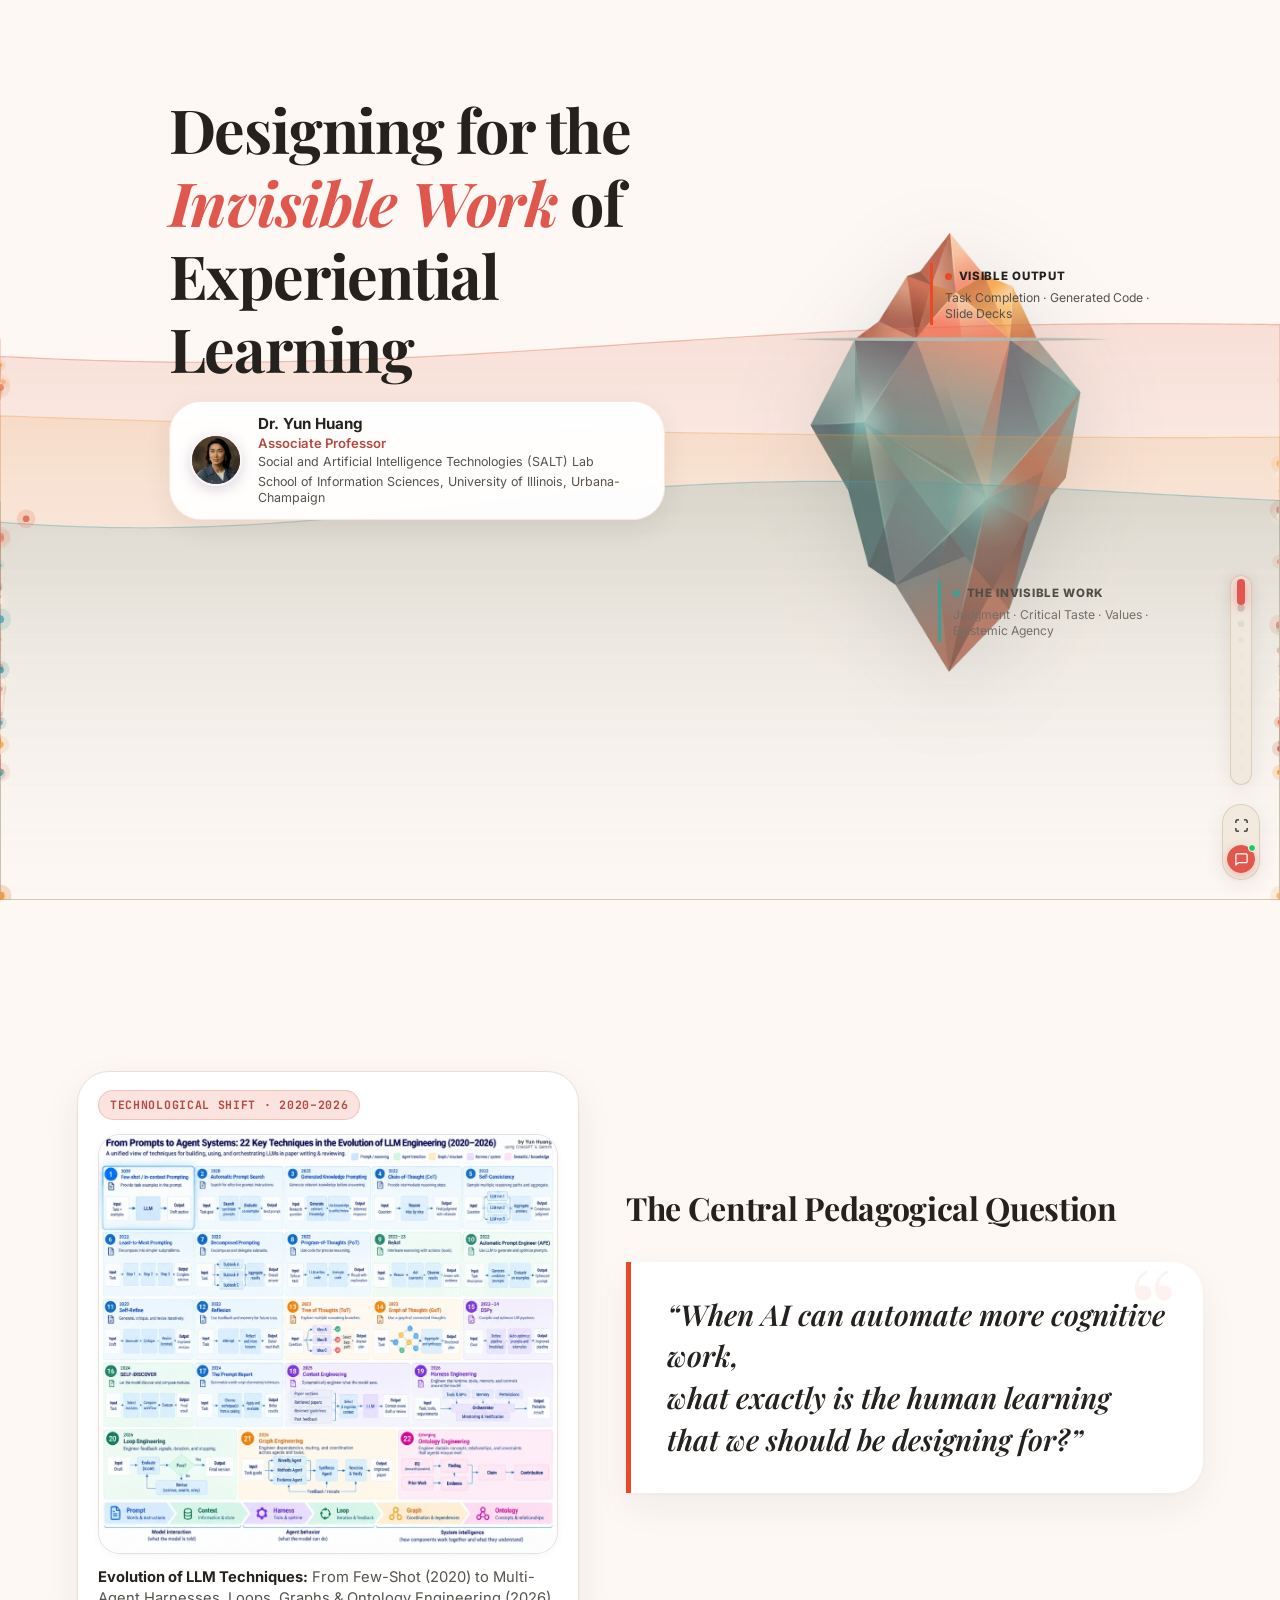
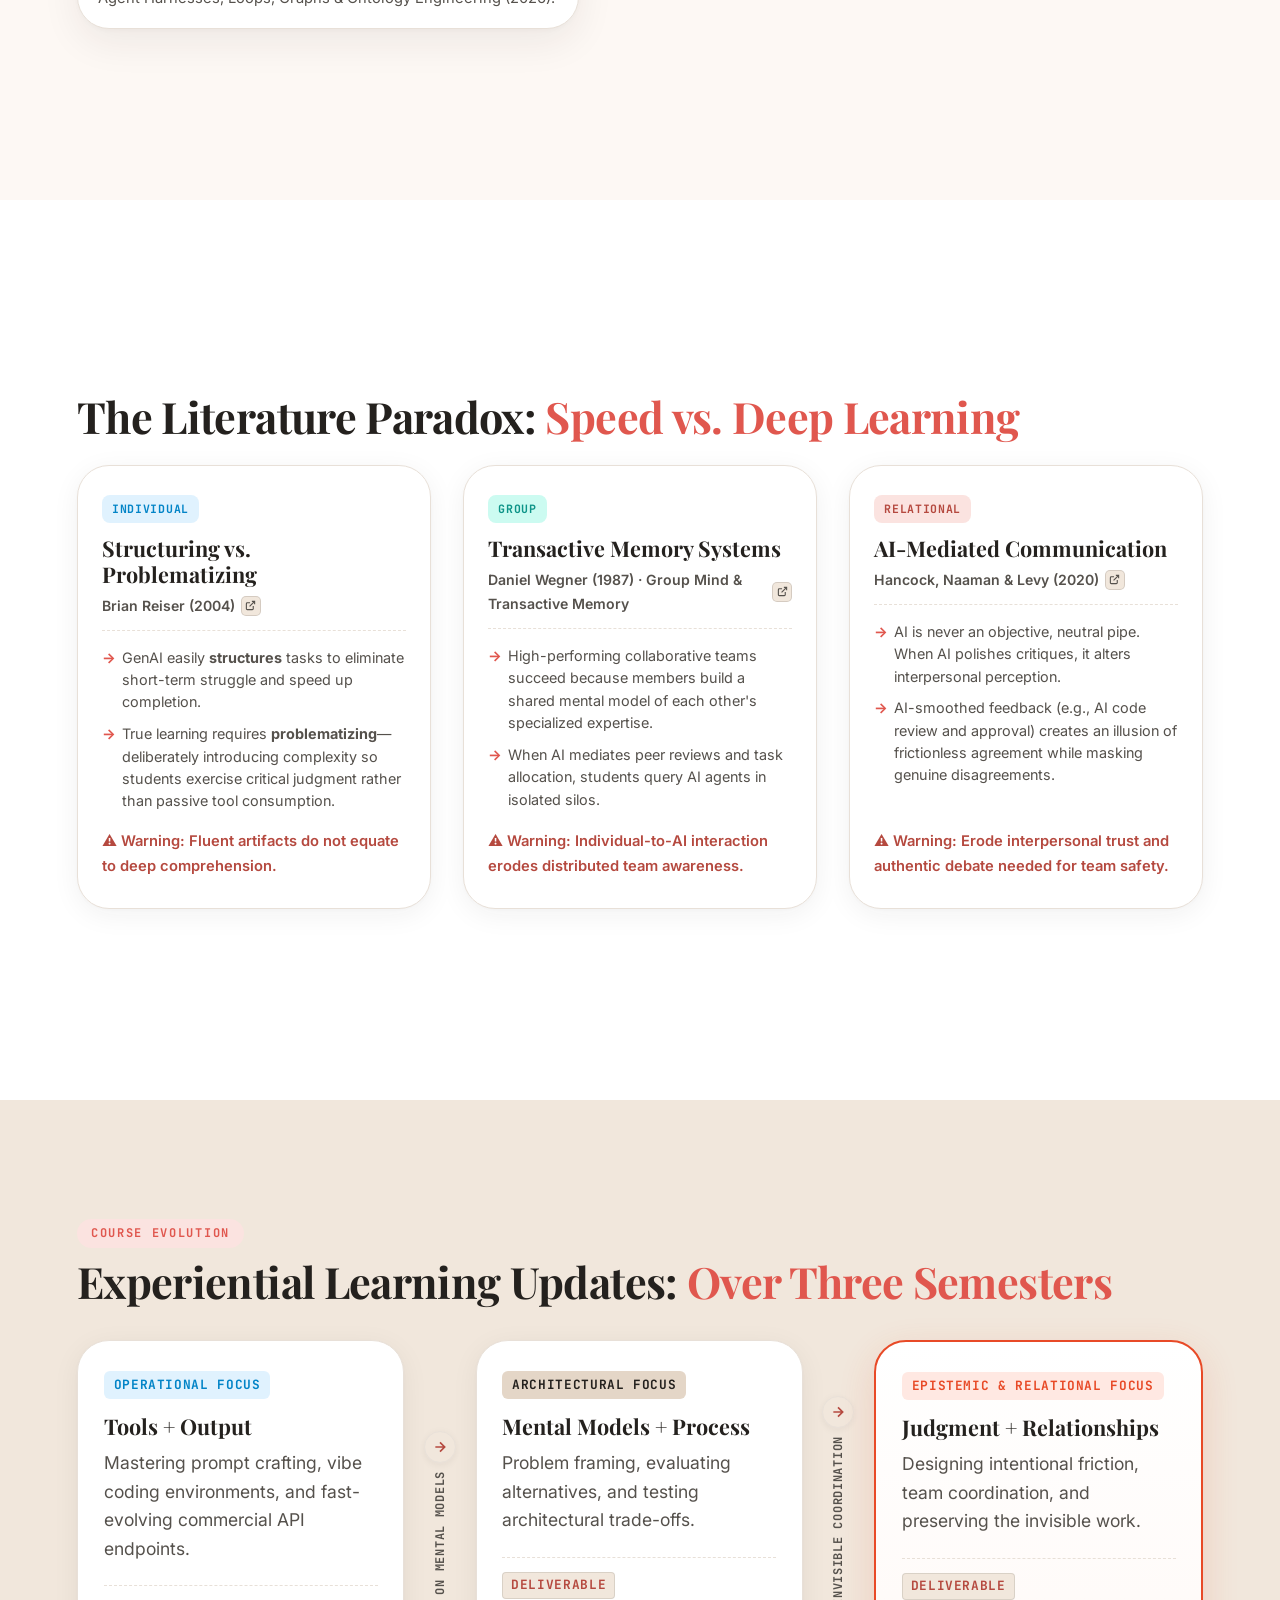
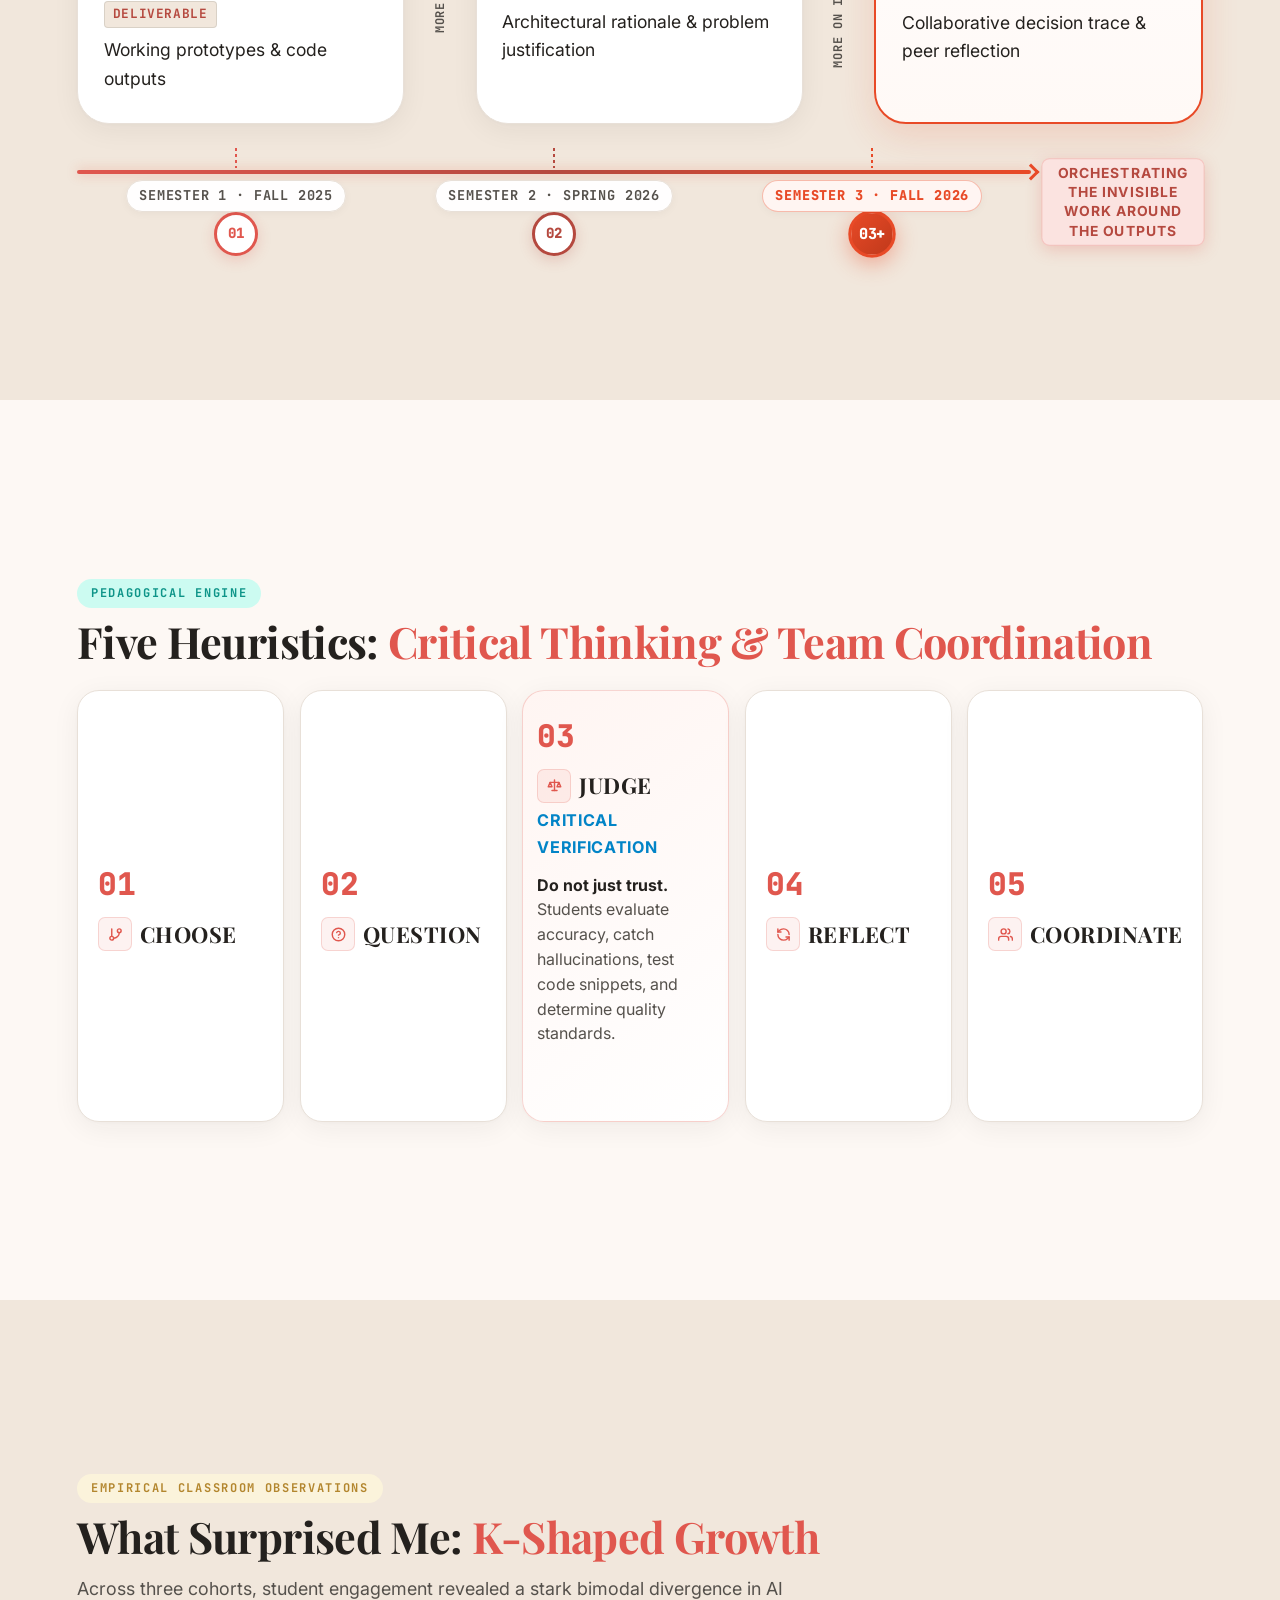
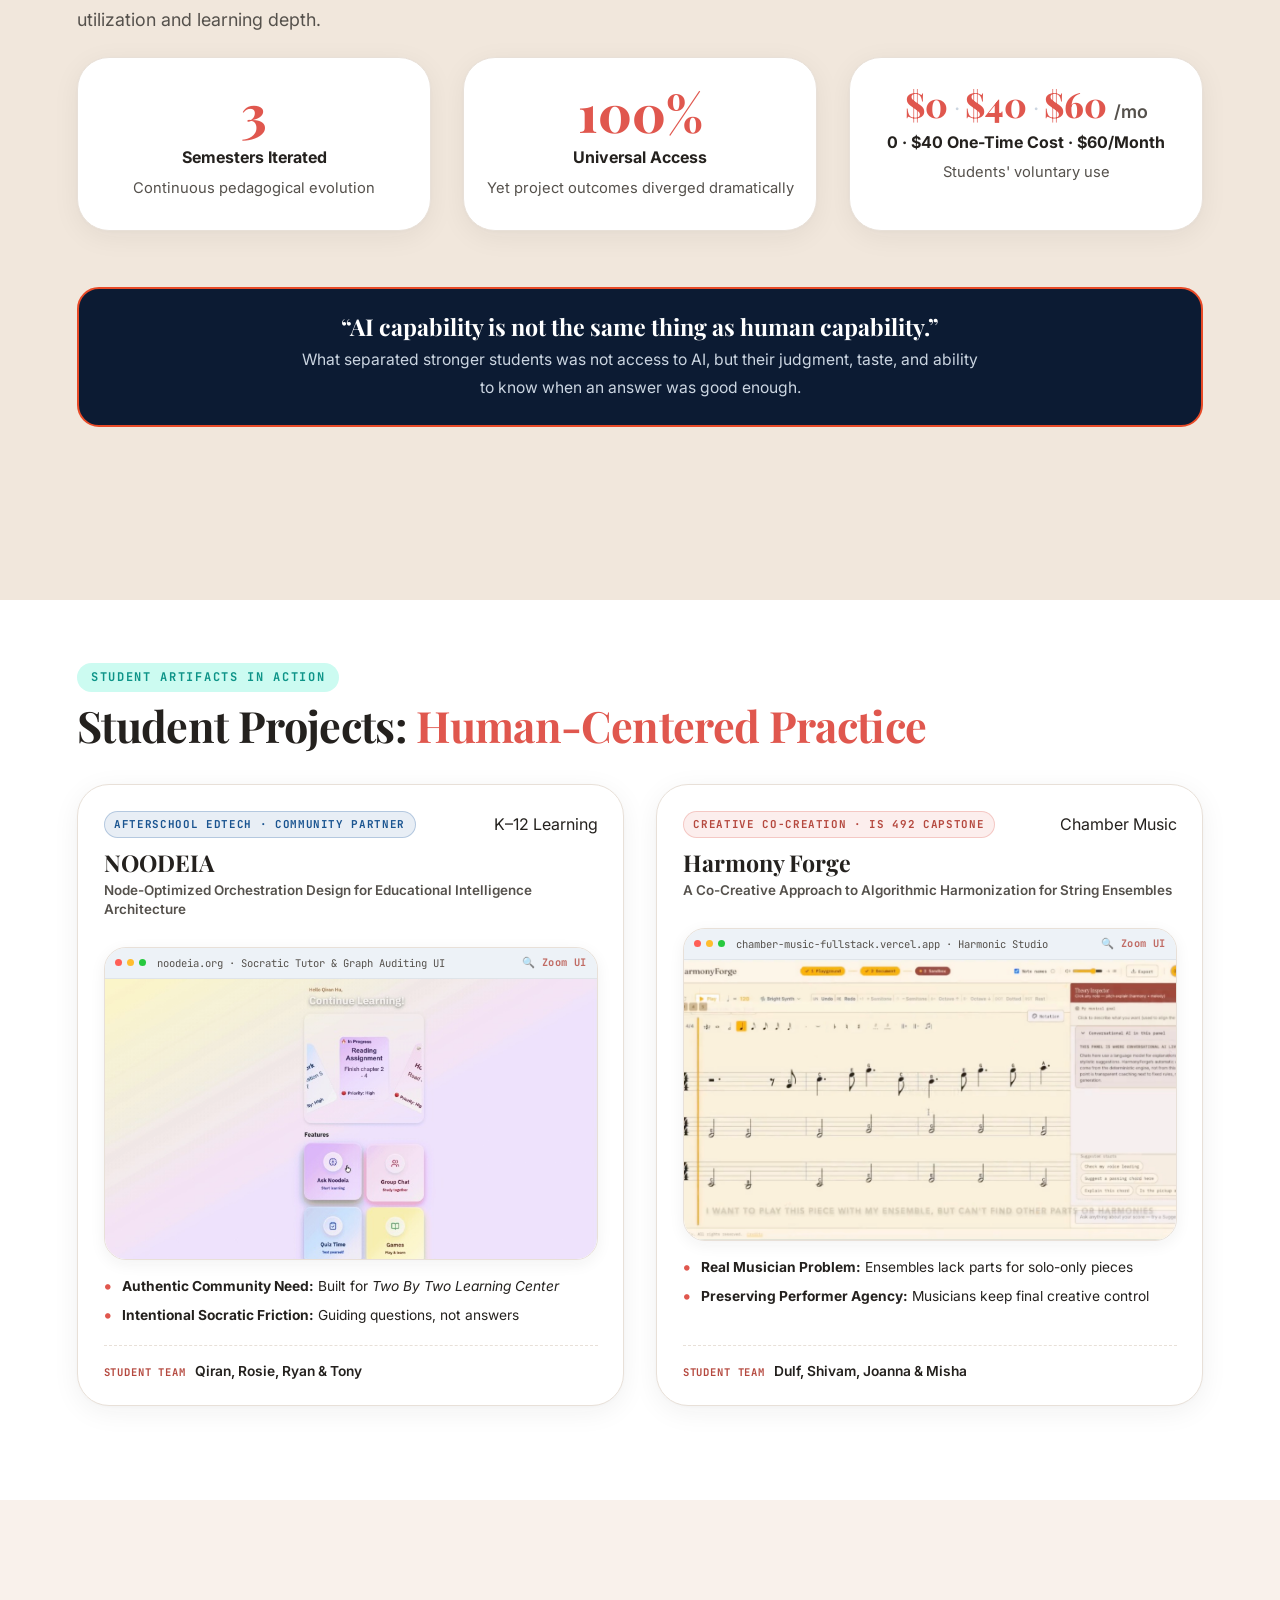
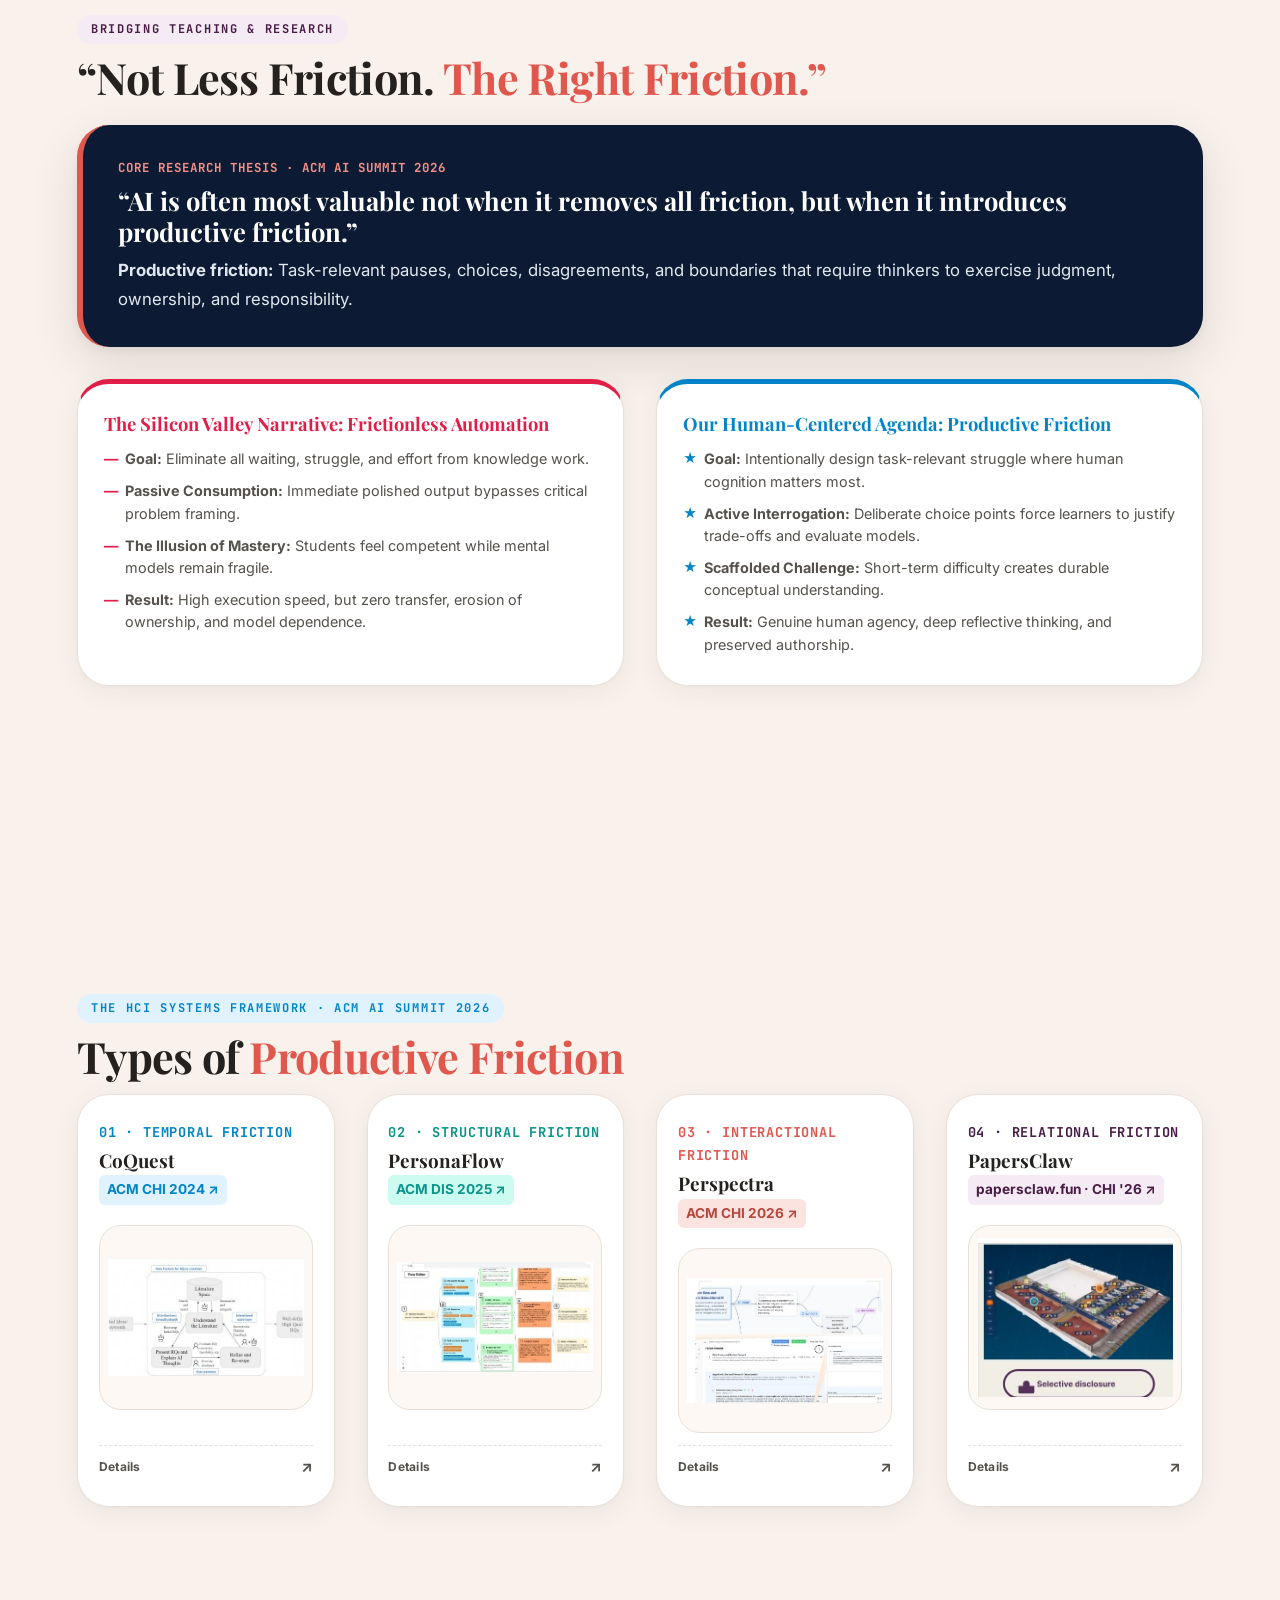
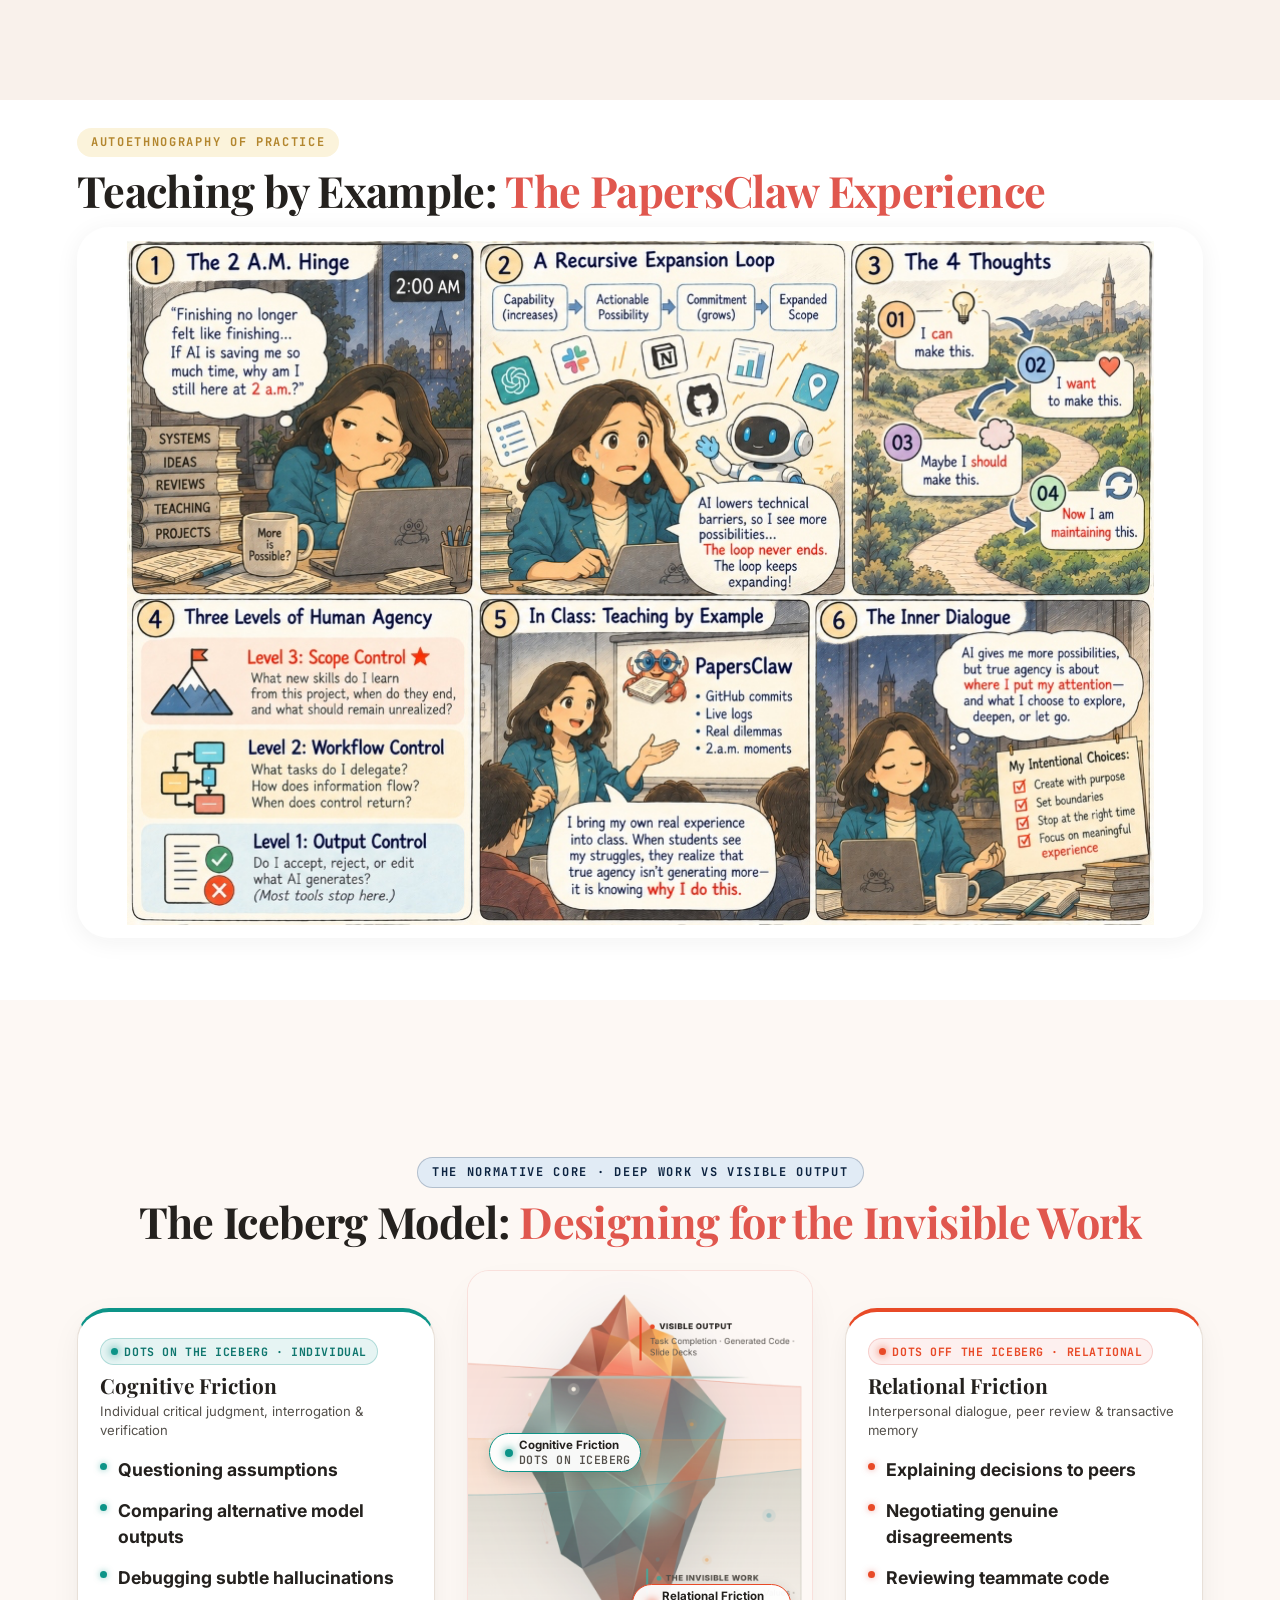
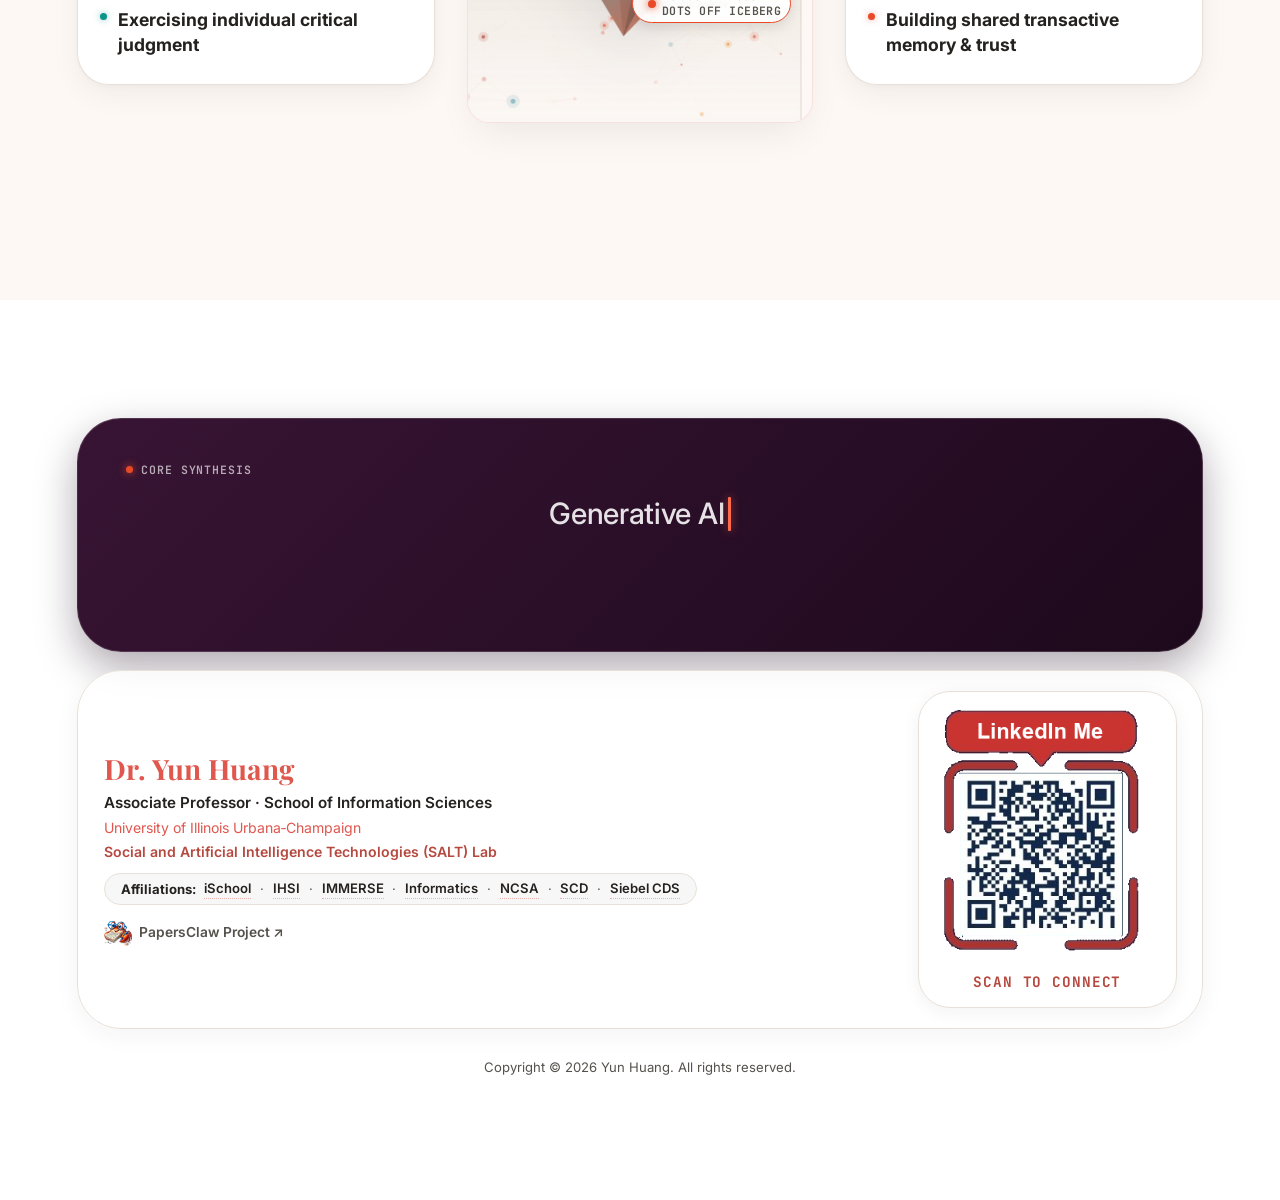
==== commit e8a576ff: "Publish website release local" ====
--- a/lightening.html
+++ b/lightening.html
@@ -1 +1 @@
-<!DOCTYPE html> <html lang="en"> <head> <meta charset="UTF-8"> <meta name="viewport" content="width=device-width,initial-scale=1"> <title>Designing for the Invisible Work of Experiential Learning in the Era of AI — Dr. Yun Huang</title> <meta name="description" content="An interactive warm editorial scrollytelling presentation on embedding Human-Centered Design and Productive Friction into AI experiential learning, by Dr. Yun Huang at the Siebel Center for Design, UIUC."> <meta property="og:title" content="Designing for the Invisible Work — Dr. Yun Huang | Siebel Center for Design"> <meta property="og:type" content="article"> <link rel="icon" type="image/svg+xml" href="/assets/favicon-CUaUsV7Q.svg"> <script type="module" crossorigin src="/assets/app-Bim8PVyM.js"></script> <link rel="stylesheet" crossorigin href="/assets/app-D-j6XpRJ.css"> <link rel="stylesheet" crossorigin href="/assets/lightening-C9YJqFpk.css"> </head> <body data-edition="lightening"> <div class="progress-bar" aria-hidden="true"></div> <div class="top-hover-zone" id="topHoverZone" aria-hidden="true"></div> <header class="nav-header on-first-page" id="topNav"> <div class="nav-brand"> <div class="nav-logo" aria-hidden="true">YH</div> <div class="nav-title"> Dr. Yun Huang <span>Associate Professor · School of Information Sciences, University of Illinois, Urbana-Champaign</span> </div> </div> <div class="nav-controls"> <div class="course-badge"> <svg width="12" height="12" viewBox="0 0 24 24" fill="none" stroke="currentColor" stroke-width="2.5"> <circle cx="12" cy="12" r="10"/> <path d="M12 16v-4m0-4h.01"/> </svg> SCD Talk · Sept 2026 </div> </div> </header> <nav class="vertical-progress-dock" id="verticalProgressDock" aria-label="12-Slide Deck Progress"> <div class="dock-thumb" id="dockThumb" role="slider" aria-label="Slide Scrubber" aria-valuemin="1" aria-valuemax="12" aria-valuenow="1" tabindex="0" title="Drag up or down to scrub through slides"> <span class="thumb-tooltip" id="thumbTooltip">0:00 · The Pedagogical Pivot</span> </div> <a href="#slide-1" class="vertical-progress-pill active" data-slide="1" aria-label="Slide 1: The Pedagogical Pivot"> <span class="pill-tooltip">0:00 · The Pedagogical Pivot</span> </a> <a href="#slide-2" class="vertical-progress-pill" data-slide="2" aria-label="Slide 2: The Central Question"> <span class="pill-tooltip">0:30 · The Central Question</span> </a> <a href="#slide-3" class="vertical-progress-pill" data-slide="3" aria-label="Slide 3: Literature Paradox"> <span class="pill-tooltip">0:45 · Literature Paradox</span> </a> <a href="#slide-4" class="vertical-progress-pill" data-slide="4" aria-label="Slide 4: Three Semesters Updates"> <span class="pill-tooltip">1:15 · Three Semesters Updates</span> </a> <a href="#slide-5" class="vertical-progress-pill" data-slide="5" aria-label="Slide 5: Five Heuristics"> <span class="pill-tooltip">1:45 · Five Heuristics</span> </a> <a href="#slide-6" class="vertical-progress-pill" data-slide="6" aria-label="Slide 6: K-Shaped Growth"> <span class="pill-tooltip">2:45 · K-Shaped Growth</span> </a> <a href="#slide-7" class="vertical-progress-pill" data-slide="7" aria-label="Slide 7: Student Projects"> <span class="pill-tooltip">3:30 · Student Projects</span> </a> <a href="#slide-8" class="vertical-progress-pill" data-slide="8" aria-label="Slide 8: The Right Friction"> <span class="pill-tooltip">4:00 · The Right Friction</span> </a> <a href="#slide-9" class="vertical-progress-pill" data-slide="9" aria-label="Slide 9: 4 Types of Friction"> <span class="pill-tooltip">4:40 · 4 Types of Friction</span> </a> <a href="#slide-10" class="vertical-progress-pill" data-slide="10" aria-label="Slide 10: PapersClaw & Scope Control"> <span class="pill-tooltip">5:20 · PapersClaw & Scope Control</span> </a> <a href="#slide-11" class="vertical-progress-pill" data-slide="11" aria-label="Slide 11: The Iceberg Model"> <span class="pill-tooltip">6:10 · The Iceberg Model</span> </a> <a href="#slide-12" class="vertical-progress-pill" data-slide="12" aria-label="Slide 12: Designing for Invisible Work"> <span class="pill-tooltip">6:55 · Designing for Invisible Work</span> </a> </nav> <div class="bottom-controls" id="bottomControls" aria-label="Presenter Controls"> <button class="bottom-btn" id="btnFullscreen" aria-label="Toggle Fullscreen" title="Toggle Fullscreen (F)"> <svg width="15" height="15" viewBox="0 0 24 24" fill="none" stroke="currentColor" stroke-width="2"> <path d="M8 3H5a2 2 0 0 0-2 2v3m18 0V5a2 2 0 0 0-2-2h-3m0 18h3a2 2 0 0 0 2-2v-3M3 16v3a2 2 0 0 0 2 2h3"/> </svg> <span class="btn-tooltip">Fullscreen (F)</span> </button> <button class="bottom-btn cw-launcher" id="cwLauncher" aria-label="Contact Us" title="Contact Us" aria-haspopup="dialog" aria-expanded="false"> <span class="cw-ping"></span> <svg class="cw-icon-msg" width="15" height="15" viewBox="0 0 24 24" fill="none" stroke="currentColor" stroke-width="2" stroke-linecap="round" stroke-linejoin="round"> <path d="M21 15a2 2 0 0 1-2 2H7l-4 4V5a2 2 0 0 1 2-2h14a2 2 0 0 1 2 2z"/> </svg> <svg class="cw-icon-close" width="15" height="15" viewBox="0 0 24 24" fill="none" stroke="currentColor" stroke-width="2" stroke-linecap="round" stroke-linejoin="round"> <line x1="18" y1="6" x2="6" y2="18"/> <line x1="6" y1="6" x2="18" y2="18"/> </svg> <span class="btn-tooltip">Contact Us</span> </button> </div> <section class="section section--cream hero" id="slide-1"> <canvas id="heroWaveCanvas" class="hero-wave-canvas" aria-hidden="true"></canvas> <div class="hero-inner"> <div class="hero-text"> <h1 class="hero-title"> Designing for the <em>Invisible Work</em> of Experiential Learning </h1> <p class="hero-description"> Lessons from three semesters of teaching Human-AI collaboration courses. </p> <div class="hero-speaker"> <div class="hero-speaker-avatar"> <img src="/assets/yun_huang-CgcAdXYY.jpg?v=headshot_v2" alt="Dr. Yun Huang"> </div> <div class="hero-speaker-info"> <strong>Dr. Yun Huang</strong> <span class="speaker-role">Associate Professor</span> <span class="speaker-affiliation">Social and Artificial Intelligence Technologies (SALT) Lab</span> <span class="speaker-affiliation">School of Information Sciences, University of Illinois, Urbana-Champaign</span> </div> </div> </div> <div class="hero-visual"> <div class="hero-iceberg-wrapper"> <img src="/assets/hero_iceberg-BILG-JTS.png?v=transparent" alt="Experiential Learning Iceberg Model" class="hero-iceberg-img"> <div class="hero-iceberg-tag hero-iceberg-tag--above"> <div class="tag-title"><span class="dot"></span> Visible Output</div> <span class="tag-sub">Task Completion · Generated Code · Slide Decks</span> </div> <div class="hero-iceberg-tag hero-iceberg-tag--below"> <div class="tag-title"><span class="dot dot--teal"></span> The Invisible Work</div> <span class="tag-sub">Judgment · Critical Taste · Values · Epistemic Agency</span> </div> </div> </div> </div> </section> <section class="section section--cream central-question-page" id="slide-2" style="background:var(--cream)!important"> <div class="section-inner"> <div class="question-page-grid"> <div class="question-page-media reveal-left"> <div class="infographic-preview-card" data-popup-target="modal-prompt-evolution" role="button" tabindex="0" title="Click to view full high-res infographic"> <div class="infographic-badge-bar"> <span class="infographic-pill">Technological Shift · 2020–2026</span> </div> <div class="infographic-image-frame"> <img src="/assets/prompt_evolution-LneA-CwV.jpg?v=22tech" alt="From Prompts to Agent Systems: 22 Key Techniques in the Evolution of LLM Engineering (2020-2026)"> </div> <div class="infographic-caption-bar"> <strong>Evolution of LLM Techniques:</strong> From Few-Shot (2020) to Multi-Agent Harnesses, Loops, Graphs & Ontology Engineering (2026). </div> </div> </div> <div class="question-page-content reveal-right"> <h2 class="question-page-heading">The Central Pedagogical Question</h2> <div class="hero-question-display"> <blockquote class="hero-question-quote"> “When AI can automate more cognitive work,<br> what exactly is the human learning that we should be designing for?” </blockquote> </div> </div> </div> </div> </section> <section class="section section--white" id="slide-3"> <div class="section-inner"> <div class="section-header reveal"> <h2>The Literature Paradox: <span class="accent">Speed vs. Deep Learning</span></h2> </div> <div class="theory-trio reveal stagger"> <div class="theory-card" style="--i:0"> <span class="theory-badge badge-sky">Individual</span> <h3> <a href="https://doi.org/10.1207/s15327809jls1303_2" target="_blank" rel="noopener" class="paper-link" title="Read Brian Reiser (2004) Original Paper"> Structuring vs. Problematizing </a> </h3> <div class="theory-author"> <a href="https://doi.org/10.1207/s15327809jls1303_2" target="_blank" rel="noopener" class="author-citation-link" title="Brian Reiser (2004) Journal of the Learning Sciences"> Brian Reiser (2004) <span class="citation-icon-btn" aria-label="Open paper"><svg width="11" height="11" viewBox="0 0 24 24" fill="none" stroke="currentColor" stroke-width="2.4"> <path d="M18 13v6a2 2 0 0 1-2 2H5a2 2 0 0 1-2-2V8a2 2 0 0 1 2-2h6"/> <polyline points="15 3 21 3 21 9"/> <line x1="10" y1="14" x2="21" y2="3"/> </svg></span> </a> </div> <ul class="theory-bullets"> <li>GenAI easily <strong>structures</strong> tasks to eliminate short-term struggle and speed up completion. </li> <li>True learning requires <strong>problematizing</strong>—deliberately introducing complexity so students exercise critical judgment rather than passive tool consumption.</li> </ul> <div class="theory-warning">⚠️ Warning: Fluent artifacts do not equate to deep comprehension.</div> </div> <div class="theory-card" style="--i:1"> <span class="theory-badge badge-teal">Group</span> <h3> <a href="https://doi.org/10.1007/978-1-4612-4634-3_9" target="_blank" rel="noopener" class="paper-link" title="Read Daniel Wegner (1987) Original Paper"> Transactive Memory Systems </a> </h3> <div class="theory-author"> <a href="https://doi.org/10.1007/978-1-4612-4634-3_9" target="_blank" rel="noopener" class="author-citation-link" title="Daniel Wegner (1987) Transactive Memory in Theories of Group Behavior"> Daniel Wegner (1987) · Group Mind &amp; Transactive Memory <span class="citation-icon-btn" aria-label="Open paper"><svg width="11" height="11" viewBox="0 0 24 24" fill="none" stroke="currentColor" stroke-width="2.4"> <path d="M18 13v6a2 2 0 0 1-2 2H5a2 2 0 0 1-2-2V8a2 2 0 0 1 2-2h6"/> <polyline points="15 3 21 3 21 9"/> <line x1="10" y1="14" x2="21" y2="3"/> </svg></span> </a> </div> <ul class="theory-bullets"> <li>High-performing collaborative teams succeed because members build a shared mental model of each other's specialized expertise.</li> <li>When AI mediates peer reviews and task allocation, students query AI agents in isolated silos.</li> </ul> <div class="theory-warning">⚠️ Warning: Individual-to-AI interaction erodes distributed team awareness.</div> </div> <div class="theory-card" style="--i:2"> <span class="theory-badge badge-orange">Relational</span> <h3> <a href="https://doi.org/10.1093/jcmc/zmz022" target="_blank" rel="noopener" class="paper-link" title="Read Hancock et al. (2020) Original Paper"> AI-Mediated Communication </a> </h3> <div class="theory-author"> <a href="https://doi.org/10.1093/jcmc/zmz022" target="_blank" rel="noopener" class="author-citation-link" title="Hancock, Naaman &amp; Levy (2020) Journal of Computer-Mediated Communication"> Hancock, Naaman &amp; Levy (2020) <span class="citation-icon-btn" aria-label="Open paper"><svg width="11" height="11" viewBox="0 0 24 24" fill="none" stroke="currentColor" stroke-width="2.4"> <path d="M18 13v6a2 2 0 0 1-2 2H5a2 2 0 0 1-2-2V8a2 2 0 0 1 2-2h6"/> <polyline points="15 3 21 3 21 9"/> <line x1="10" y1="14" x2="21" y2="3"/> </svg></span> </a> </div> <ul class="theory-bullets"> <li>AI is never an objective, neutral pipe. When AI polishes critiques, it alters interpersonal perception. </li> <li>AI-smoothed feedback (e.g., AI code review and approval) creates an illusion of frictionless agreement while masking genuine disagreements. </li> </ul> <div class="theory-warning">⚠️ Warning: Erode interpersonal trust and authentic debate needed for team safety. </div> </div> </div> </div> </section> <section class="section section--sand" id="slide-4"> <div class="section-inner"> <div class="section-header reveal"> <div class="section-label section-label--coral">Course Evolution</div> <h2>Experiential Learning Updates: <span class="accent">Over Three Semesters</span></h2> </div> <div class="goals-timeline timeline-unfold-container reveal" id="goalsTimeline"> <div class="timeline-cards-row"> <div class="timeline-card" style="--i:0"> <div class="timeline-card-header"> <span class="timeline-level-badge level-operational">Operational Focus</span> </div> <h4>Tools + Output</h4> <p>Mastering prompt crafting, vibe coding environments, and fast-evolving commercial API endpoints.</p> <div class="evolution-card-meta"> <span class="meta-tag">Deliverable</span> Working prototypes &amp; code outputs </div> </div> <div class="timeline-flow-connector" aria-hidden="true"> <div class="flow-circle"> <svg width="16" height="16" viewBox="0 0 24 24" fill="none" stroke="currentColor" stroke-width="2.5"> <path d="M5 12h14M12 5l7 7-7 7"/> </svg> </div> <span class="flow-text">More on Mental Models</span> </div> <div class="timeline-card" style="--i:1"> <div class="timeline-card-header"> <span class="timeline-level-badge level-architectural">Architectural Focus</span> </div> <h4>Mental Models + Process</h4> <p>Problem framing, evaluating alternatives, and testing architectural trade-offs.</p> <div class="evolution-card-meta"> <span class="meta-tag">Deliverable</span> Architectural rationale &amp; problem justification </div> </div> <div class="timeline-flow-connector" aria-hidden="true"> <div class="flow-circle"> <svg width="16" height="16" viewBox="0 0 24 24" fill="none" stroke="currentColor" stroke-width="2.5"> <path d="M5 12h14M12 5l7 7-7 7"/> </svg> </div> <span class="flow-text">More on Invisible Coordination</span> </div> <div class="timeline-card timeline-card--culmination" style="--i:2"> <div class="timeline-card-header"> <span class="timeline-level-badge level-relational">Epistemic &amp; Relational Focus</span> </div> <h4>Judgment + Relationships</h4> <p>Designing intentional friction, team coordination, and preserving the invisible work.</p> <div class="evolution-card-meta"> <span class="meta-tag">Deliverable</span> Collaborative decision trace &amp; peer reflection </div> </div> </div> <div class="timeline-track-header"> <div class="timeline-track-with-labels"> <span class="timeline-edge-label timeline-edge-label--start">Evaluating Outputs</span> <div class="timeline-track-inner"> <div class="timeline-milestones"> <div class="timeline-milestone milestone-1"> <div class="milestone-dot"><span class="dot-num">01</span></div> <div class="milestone-time">Semester 1 · Fall 2025</div> <div class="milestone-stem"></div> </div> <div class="timeline-milestone milestone-2"> <div class="milestone-dot"><span class="dot-num">02</span></div> <div class="milestone-time">Semester 2 · Spring 2026</div> <div class="milestone-stem"></div> </div> <div class="timeline-milestone milestone-3"> <div class="milestone-dot"><span class="dot-num">03+</span></div> <div class="milestone-time">Semester 3 · Fall 2026</div> <div class="milestone-stem"></div> </div> </div> <div class="timeline-track-line" aria-hidden="true"> <div class="timeline-track-fill"></div> <div class="timeline-track-arrow"></div> </div> </div> <span class="timeline-edge-label timeline-edge-label--end">Orchestrating the invisible work around the outputs</span> </div> </div> </div> </div> </section> <section class="section section--cream" id="slide-5"> <div class="section-inner"> <div class="section-header reveal"> <div class="section-label section-label--teal">Pedagogical Engine</div> <h2>Five Heuristics: <span class="accent">Critical Thinking & Team Coordination</span></h2> <p class="section-desc"> Instead of focusing on tool mastery, the curriculum is structured around decision-making, verification, and collaboration. </p> </div> <div class="pipeline-track reveal"> <div class="pipeline-step auto-flipped" style="--i:0"> <div class="pipeline-card-inner"> <div class="pipeline-card-front"> <div class="pipeline-number">01</div> <h4> <span class="step-logo" aria-hidden="true"> <svg width="15" height="15" viewBox="0 0 24 24" fill="none" stroke="currentColor" stroke-width="2.3" stroke-linecap="round" stroke-linejoin="round"> <path d="M6 3v12"></path> <circle cx="18" cy="6" r="3"></circle> <circle cx="6" cy="18" r="3"></circle> <path d="M18 9a9 9 0 0 1-9 9"></path> </svg> </span> CHOOSE </h4> </div> <div class="pipeline-card-back"> <div class="pipeline-number">01</div> <h4> <span class="step-logo" aria-hidden="true"> <svg width="15" height="15" viewBox="0 0 24 24" fill="none" stroke="currentColor" stroke-width="2.3" stroke-linecap="round" stroke-linejoin="round"> <path d="M6 3v12"></path> <circle cx="18" cy="6" r="3"></circle> <circle cx="6" cy="18" r="3"></circle> <path d="M18 9a9 9 0 0 1-9 9"></path> </svg> </span> CHOOSE </h4> <div class="step-subtitle">Decision Making</div> <p><strong class="step-dont">Do not just produce.</strong> Students analyze task complexity, API costs, context windows, and latency to justify tool selection.</p> </div> </div> </div> <div class="pipeline-step" style="--i:1"> <div class="pipeline-card-inner"> <div class="pipeline-card-front"> <div class="pipeline-number">02</div> <h4> <span class="step-logo" aria-hidden="true"> <svg width="15" height="15" viewBox="0 0 24 24" fill="none" stroke="currentColor" stroke-width="2.3" stroke-linecap="round" stroke-linejoin="round"> <circle cx="12" cy="12" r="10"></circle> <path d="M9.09 9a3 3 0 0 1 5.83 1c0 2-3 3-3 3"></path> <line x1="12" y1="17" x2="12.01" y2="17"></line> </svg> </span> QUESTION </h4> </div> <div class="pipeline-card-back"> <div class="pipeline-number">02</div> <h4> <span class="step-logo" aria-hidden="true"> <svg width="15" height="15" viewBox="0 0 24 24" fill="none" stroke="currentColor" stroke-width="2.3" stroke-linecap="round" stroke-linejoin="round"> <circle cx="12" cy="12" r="10"></circle> <path d="M9.09 9a3 3 0 0 1 5.83 1c0 2-3 3-3 3"></path> <line x1="12" y1="17" x2="12.01" y2="17"></line> </svg> </span> QUESTION </h4> <div class="step-subtitle">Problem Framing</div> <p><strong class="step-dont">Do not just accept.</strong> Students formulate hypothesis-driven inquiries, test edge cases, and interrogate underlying model assumptions.</p> </div> </div> </div> <div class="pipeline-step" style="--i:2"> <div class="pipeline-card-inner"> <div class="pipeline-card-front"> <div class="pipeline-number">03</div> <h4> <span class="step-logo" aria-hidden="true"> <svg width="15" height="15" viewBox="0 0 24 24" fill="none" stroke="currentColor" stroke-width="2.3" stroke-linecap="round" stroke-linejoin="round"> <path d="M12 3v17"></path> <path d="M5 7h14"></path> <path d="M5 7l-3 7h6l-3-7z"></path> <path d="M19 7l-3 7h6l-3-7z"></path> <path d="M8 20h8"></path> </svg> </span> JUDGE </h4> </div> <div class="pipeline-card-back"> <div class="pipeline-number">03</div> <h4> <span class="step-logo" aria-hidden="true"> <svg width="15" height="15" viewBox="0 0 24 24" fill="none" stroke="currentColor" stroke-width="2.3" stroke-linecap="round" stroke-linejoin="round"> <path d="M12 3v17"></path> <path d="M5 7h14"></path> <path d="M5 7l-3 7h6l-3-7z"></path> <path d="M19 7l-3 7h6l-3-7z"></path> <path d="M8 20h8"></path> </svg> </span> JUDGE </h4> <div class="step-subtitle">Critical Verification</div> <p><strong class="step-dont">Do not just trust.</strong> Students evaluate accuracy, catch hallucinations, test code snippets, and determine quality standards.</p> </div> </div> </div> <div class="pipeline-step" style="--i:3"> <div class="pipeline-card-inner"> <div class="pipeline-card-front"> <div class="pipeline-number">04</div> <h4> <span class="step-logo" aria-hidden="true"> <svg width="15" height="15" viewBox="0 0 24 24" fill="none" stroke="currentColor" stroke-width="2.3" stroke-linecap="round" stroke-linejoin="round"> <path d="M21 12a9 9 0 0 0-9-9 9.75 9.75 0 0 0-6.74 2.74L3 8"></path> <polyline points="3 3 3 8 8 8"></polyline> <path d="M3 12a9 9 0 0 0 9 9 9.75 9.75 0 0 0 6.74-2.74L21 16"></path> <polyline points="16 16 21 16 21 21"></polyline> </svg> </span> REFLECT </h4> </div> <div class="pipeline-card-back"> <div class="pipeline-number">04</div> <h4> <span class="step-logo" aria-hidden="true"> <svg width="15" height="15" viewBox="0 0 24 24" fill="none" stroke="currentColor" stroke-width="2.3" stroke-linecap="round" stroke-linejoin="round"> <path d="M21 12a9 9 0 0 0-9-9 9.75 9.75 0 0 0-6.74 2.74L3 8"></path> <polyline points="3 3 3 8 8 8"></polyline> <path d="M3 12a9 9 0 0 0 9 9 9.75 9.75 0 0 0 6.74-2.74L21 16"></path> <polyline points="16 16 21 16 21 21"></polyline> </svg> </span> REFLECT </h4> <div class="step-subtitle">Durable Synthesis</div> <p><strong class="step-dont">Do not just automate.</strong> Students articulate why specific paths were chosen, document rejected alternatives, and distill portable models.</p> </div> </div> </div> <div class="pipeline-step" style="--i:4"> <div class="pipeline-card-inner"> <div class="pipeline-card-front"> <div class="pipeline-number">05</div> <h4> <span class="step-logo" aria-hidden="true"> <svg width="15" height="15" viewBox="0 0 24 24" fill="none" stroke="currentColor" stroke-width="2.3" stroke-linecap="round" stroke-linejoin="round"> <path d="M17 21v-2a4 4 0 0 0-4-4H5a4 4 0 0 0-4 4v2"></path> <circle cx="9" cy="7" r="4"></circle> <path d="M23 21v-2a4 4 0 0 0-3-3.87"></path> <path d="M16 3.13a4 4 0 0 1 0 7.75"></path> </svg> </span> COORDINATE </h4> </div> <div class="pipeline-card-back"> <div class="pipeline-number">05</div> <h4> <span class="step-logo" aria-hidden="true"> <svg width="15" height="15" viewBox="0 0 24 24" fill="none" stroke="currentColor" stroke-width="2.3" stroke-linecap="round" stroke-linejoin="round"> <path d="M17 21v-2a4 4 0 0 0-4-4H5a4 4 0 0 0-4 4v2"></path> <circle cx="9" cy="7" r="4"></circle> <path d="M23 21v-2a4 4 0 0 0-3-3.87"></path> <path d="M16 3.13a4 4 0 0 1 0 7.75"></path> </svg> </span> COORDINATE </h4> <div class="step-subtitle">Human Teamwork</div> <p><strong class="step-dont">Do not just work individually.</strong> Students divide system architectures across peers, conduct peer reviews, and establish shared team memory.</p> </div> </div> </div> </div> </div> </section> <section class="section section--sand" id="slide-6"> <div class="section-inner"> <div class="section-header reveal"> <div class="section-label section-label--gold">Empirical Classroom Observations</div> <h2>What Surprised Me: <span class="accent">K-Shaped Growth</span></h2> <p class="section-desc"> Across three cohorts, student engagement revealed a stark bimodal divergence in AI utilization and learning depth. </p> </div> <div class="metrics reveal stagger"> <div class="metric" style="--i:0"> <div class="metric-value" data-count="3">0</div> <div class="metric-label">Semesters Iterated</div> <div class="metric-sub">Continuous pedagogical evolution</div> </div> <div class="metric" style="--i:1"> <div class="metric-value" data-count="100" data-suffix="%">0%</div> <div class="metric-label">Universal Access</div> <div class="metric-sub">Yet project outcomes diverged dramatically</div> </div> <div class="metric" style="--i:2"> <div class="metric-value metric-value--tiered"> <span class="m-val">$0</span> <span class="m-sep">·</span> <span class="m-val" data-prefix="$" data-count="40">$0</span> <span class="m-sep">·</span> <span class="m-val" data-prefix="$" data-count="60">$0</span><span class="m-unit">/mo</span> </div> <div class="metric-label">0 · $40 One-Time Cost · $60/Month</div> <div class="metric-sub">Students' voluntary use</div> </div> </div> <div class="central-quote-banner reveal"> <h3>“AI capability is not the same thing as human capability.”</h3> <p>What separated stronger students was not access to AI, but their judgment, taste, and ability to know when an answer was good enough.</p> </div> </div> </section> <section class="section section--white" id="slide-7"> <div class="section-inner"> <div class="section-header reveal"> <div class="section-label section-label--teal">Student Artifacts in Action</div> <h2>Student Projects: <span class="accent">Human-Centered Practice</span></h2> </div> <div class="sample-projects-grid reveal"> <div class="project-showcase-card"> <div class="project-card-header"> <div class="project-top-meta"> <span class="project-badge badge-edtech">Afterschool EdTech · Community Partner</span> <span class="meta-tag">K–12 Learning</span> </div> <h3>NOODEIA</h3> <div class="project-full-title"> Node-Optimized Orchestration Design for Educational Intelligence Architecture </div> </div> <div class="project-thumb-frame" data-popup-target="modal-project-noodeia" role="button" tabindex="0" title="Click to view full NOODEIA system interface"> <div class="project-thumb-browser-bar"> <span class="browser-dot dot-red"></span> <span class="browser-dot dot-yellow"></span> <span class="browser-dot dot-green"></span> <span class="browser-address">noodeia.org · Socratic Tutor &amp; Graph Auditing UI</span> <span class="project-thumb-zoom">🔍 Zoom UI</span> </div> <div class="project-thumb-img-wrap"> <img src="/assets/noodeia-DO3NQMH8.jpg" alt="NOODEIA Socratic Tutor Application Interface" class="project-thumb-img"> </div> </div> <ul class="project-highlights"> <li> <strong>Authentic Community Need:</strong> Built for <em>Two By Two Learning Center</em> </li> <li> <strong>Intentional Socratic Friction:</strong> Guiding questions, not answers </li> </ul> <p class="project-team"><span class="project-team-label">Student Team</span> Qiran, Rosie, Ryan &amp; Tony</p> </div> <div class="project-showcase-card"> <div class="project-card-header"> <div class="project-top-meta"> <span class="project-badge badge-music">Creative Co-Creation · IS 492 Capstone</span> <span class="meta-tag">Chamber Music</span> </div> <h3>Harmony Forge</h3> <div class="project-full-title"> A Co-Creative Approach to Algorithmic Harmonization for String Ensembles </div> </div> <div class="project-thumb-frame" data-popup-target="modal-project-harmony" role="button" tabindex="0" title="Click to view full Harmony Forge studio interface"> <div class="project-thumb-browser-bar"> <span class="browser-dot dot-red"></span> <span class="browser-dot dot-yellow"></span> <span class="browser-dot dot-green"></span> <span class="browser-address">chamber-music-fullstack.vercel.app · Harmonic Studio</span> <span class="project-thumb-zoom">🔍 Zoom UI</span> </div> <div class="project-thumb-img-wrap"> <img src="/assets/musicforge-y1u044Sp.jpg" alt="Harmony Forge Harmonic Studio Application Interface" class="project-thumb-img"> </div> </div> <ul class="project-highlights"> <li> <strong>Real Musician Problem:</strong> Ensembles lack parts for solo-only pieces </li> <li> <strong>Preserving Performer Agency:</strong> Musicians keep final creative control </li> </ul> <p class="project-team"><span class="project-team-label">Student Team</span> Dulf, Shivam, Joanna &amp; Misha</p> </div> </div> </div> </section> <section class="section section--sand-warm" id="slide-8"> <div class="section-inner"> <div class="section-header reveal"> <div class="section-label section-label--plum">Bridging Teaching & Research</div> <h2>“Not Less Friction. <span class="accent">The Right Friction.”</span></h2> </div> <div class="thesis-box reveal"> <div class="thesis-tag">Core Research Thesis · ACM AI Summit 2026</div> <h3>“AI is often most valuable not when it removes all friction, but when it introduces productive friction.” </h3> <p> <strong>Productive friction:</strong> Task-relevant pauses, choices, disagreements, and boundaries that require thinkers to exercise judgment, ownership, and responsibility. </p> </div> <div class="friction-compare-grid reveal stagger"> <div class="compare-card compare-card--sv" style="--i:0"> <h4>The Silicon Valley Narrative: Frictionless Automation</h4> <ul> <li><strong>Goal:</strong> Eliminate all waiting, struggle, and effort from knowledge work.</li> <li><strong>Passive Consumption:</strong> Immediate polished output bypasses critical problem framing.</li> <li><strong>The Illusion of Mastery:</strong> Students feel competent while mental models remain fragile. </li> <li><strong>Result:</strong> High execution speed, but zero transfer, erosion of ownership, and model dependence.</li> </ul> </div> <div class="compare-card compare-card--hcd" style="--i:1"> <h4>Our Human-Centered Agenda: Productive Friction</h4> <ul> <li><strong>Goal:</strong> Intentionally design task-relevant struggle where human cognition matters most. </li> <li><strong>Active Interrogation:</strong> Deliberate choice points force learners to justify trade-offs and evaluate models.</li> <li><strong>Scaffolded Challenge:</strong> Short-term difficulty creates durable conceptual understanding. </li> <li><strong>Result:</strong> Genuine human agency, deep reflective thinking, and preserved authorship.</li> </ul> </div> </div> </div> </section> <section class="section section--sand-warm" id="slide-9"> <div class="section-inner"> <div class="section-header reveal"> <div class="section-label section-label--sky">The HCI Systems Framework · ACM AI Summit 2026</div> <h2>Types of <span class="accent">Productive Friction</span></h2> </div> <div class="friction-quad-grid reveal stagger"> <div class="friction-quad-card" style="--i:0" data-popup-target="modal-coquest"> <div class="friction-num friction-num--sky">01 · TEMPORAL FRICTION</div> <h4>CoQuest</h4> <a href="https://dl.acm.org/doi/10.1145/3613904.3642698" target="_blank" rel="noopener" class="system-tag badge-sky card-tag-link" onclick="event.stopPropagation()" title="Open ACM Publication (DOI: 10.1145/3613904.3642698)">ACM CHI 2024 ↗</a> <div class="friction-card-img-wrap"> <img src="/assets/system_1_coquest-BrANg6UJ.png" alt="CoQuest System Architecture" class="friction-card-img"> </div> <div class="friction-card-cta"> <span>Details</span> <span class="cta-arrow">↗</span> </div> </div> <div class="friction-quad-card" style="--i:1" data-popup-target="modal-personaflow"> <div class="friction-num friction-num--teal">02 · STRUCTURAL FRICTION</div> <h4>PersonaFlow</h4> <a href="https://dl.acm.org/doi/10.1145/3715336.3735789" target="_blank" rel="noopener" class="system-tag badge-teal card-tag-link" onclick="event.stopPropagation()" title="Open ACM Publication (DOI: 10.1145/3715336.3735789)">ACM DIS 2025 ↗</a> <div class="friction-card-img-wrap"> <img src="/assets/system_2_personaflow-C2QAJ_He.png" alt="PersonaFlow System Architecture" class="friction-card-img"> </div> <div class="friction-card-cta"> <span>Details</span> <span class="cta-arrow">↗</span> </div> </div> <div class="friction-quad-card" style="--i:2" data-popup-target="modal-perspectra"> <div class="friction-num friction-num--coral">03 · INTERACTIONAL FRICTION</div> <h4>Perspectra</h4> <a href="https://dl.acm.org/doi/10.1145/3772318.3791560" target="_blank" rel="noopener" class="system-tag badge-orange card-tag-link" onclick="event.stopPropagation()" title="Open ACM Publication (DOI: 10.1145/3772318.3791560)">ACM CHI 2026 ↗</a> <div class="friction-card-img-wrap"> <img src="/assets/system_3_perspectra-C2Os36os.png" alt="Perspectra System Architecture" class="friction-card-img"> </div> <div class="friction-card-cta"> <span>Details</span> <span class="cta-arrow">↗</span> </div> </div> <div class="friction-quad-card" style="--i:3" data-popup-target="modal-papersclaw"> <div class="friction-num friction-num--plum">04 · RELATIONAL FRICTION</div> <h4>PapersClaw</h4> <a href="https://papersclaw.fun" target="_blank" rel="noopener" class="system-tag badge-plum card-tag-link" onclick="event.stopPropagation()" title="Open papersclaw.fun project">papersclaw.fun · CHI '26 ↗</a> <div class="friction-card-img-wrap"> <img src="/assets/system_4_papersclaw-8GxAjHRb.png" alt="PapersClaw System Architecture" class="friction-card-img"> </div> <div class="friction-card-cta"> <span>Details</span> <span class="cta-arrow">↗</span> </div> </div> </div> </div> </section> <section class="section section--white" id="slide-10"> <div class="section-inner"> <div class="section-header reveal"> <div class="section-label section-label--gold">Autoethnography of Practice</div> <h2>Teaching by Example: <span class="accent">The PapersClaw Experience</span></h2> </div> <div class="storyboard-preview-card reveal" data-popup-target="modal-storyboard" role="button" tabindex="0" title="Click to view full high-res storyboard"> <div class="storyboard-image-frame"> <img src="/assets/storyboard-Clm_buwi.png?v=option2" alt="6-panel storyboard: The 2 A.M. Hinge, A Recursive Expansion Loop, The 4 Thoughts, Three Levels of Human Agency, In Class: Teaching by Example, and The Inner Dialogue" class="storyboard-img"> </div> <div class="storyboard-caption-bar"> <strong>The PapersClaw Journey:</strong> From the 2 A.M. hinge and recursive expansion loops to navigating three levels of agency and learning to leave feasible possibilities unpursued. </div> </div> </div> </section> <section class="section section--cream" id="slide-11"> <div class="section-inner"> <div class="section-header text-center reveal"> <div class="section-label section-label--navy">The Normative Core · Deep Work vs Visible Output</div> <h2>The Iceberg Model: <span class="accent">Designing for the Invisible Work</span></h2> </div> <div class="iceberg-friction-stage reveal"> <div class="friction-pillar-card friction-pillar-card--cognitive"> <div class="friction-card-header"> <span class="friction-pill friction-pill--cognitive"> <span class="beacon beacon--cyan"></span> Dots On the Iceberg · Individual </span> <h3>Cognitive Friction</h3> <p class="friction-card-tagline">Individual critical judgment, interrogation &amp; verification</p> </div> <ul class="friction-feature-list"> <li> <div class="feature-bullet feature-bullet--cyan"></div> <div class="feature-text"> <strong>Questioning assumptions</strong> <span>Interrogating model premises, framing inquiries, and probing edge cases before accepting answers.</span> </div> </li> <li> <div class="feature-bullet feature-bullet--cyan"></div> <div class="feature-text"> <strong>Comparing alternative model outputs</strong> <span>Evaluating behavioral variance across models rather than relying passively on a single prompt.</span> </div> </li> <li> <div class="feature-bullet feature-bullet--cyan"></div> <div class="feature-text"> <strong>Debugging subtle hallucinations</strong> <span>Spotting latent logic bugs, factual inaccuracies, and unverified statistical claims.</span> </div> </li> <li> <div class="feature-bullet feature-bullet--cyan"></div> <div class="feature-text"> <strong>Exercising individual critical judgment</strong> <span>Cultivating the independent intellectual muscle to reason, disagree, and decide standards.</span> </div> </li> </ul> </div> <div class="iceberg-center-visual"> <div class="iceberg-img-frame"> <img src="/assets/iceberg_friction-DfnnCQr-.png" alt="The Iceberg Model: What Must Stay Human" class="iceberg-display-img"> <div class="iceberg-pin pin--cognitive"> <span class="pin-ring"></span> <span class="pin-dot"></span> <span class="pin-label">Cognitive Friction<small>Dots On Iceberg</small></span> </div> <div class="iceberg-pin pin--relational"> <span class="pin-ring"></span> <span class="pin-dot"></span> <span class="pin-label">Relational Friction<small>Dots Off Iceberg</small></span> </div> </div> </div> <div class="friction-pillar-card friction-pillar-card--relational"> <div class="friction-card-header"> <span class="friction-pill friction-pill--relational"> <span class="beacon beacon--coral"></span> Dots Off the Iceberg · Relational </span> <h3>Relational Friction</h3> <p class="friction-card-tagline">Interpersonal dialogue, peer review &amp; transactive memory</p> </div> <ul class="friction-feature-list"> <li> <div class="feature-bullet feature-bullet--coral"></div> <div class="feature-text"> <strong>Explaining decisions to peers</strong> <span>Articulating design rationale, code choices, and theoretical trade-offs to teammates.</span> </div> </li> <li> <div class="feature-bullet feature-bullet--coral"></div> <div class="feature-text"> <strong>Negotiating genuine disagreements</strong> <span>Reconciling differing perspectives and wrestling through conflicts without an AI referee.</span> </div> </li> <li> <div class="feature-bullet feature-bullet--coral"></div> <div class="feature-text"> <strong>Reviewing teammate code</strong> <span>Auditing peers' human-AI workflows, identifying flaws, and mutual peer mentoring.</span> </div> </li> <li> <div class="feature-bullet feature-bullet--coral"></div> <div class="feature-text"> <strong>Building shared transactive memory &amp; trust</strong> <span>Constructing collective team intelligence—knowing who knows what and how peers think.</span> </div> </li> </ul> </div> </div> </div> </section> <section class="section section--white" id="slide-12"> <div class="section-inner"> <div class="typewriter-stage reveal" id="slide12TypewriterStage" role="region" aria-label="Core Synthesis: Generative AI gives us velocity. Human-centered approaches help choose the direction"> <div class="typewriter-badge"> <span class="tw-badge-text"><span class="tw-badge-dot"></span>Core Synthesis</span> </div> <div class="typewriter-content"> <p class="typewriter-line typewriter-line-1" id="twLine1">Generative AI gives us velocity</p> <p class="typewriter-line typewriter-line-2" id="twLine2">Human-centered approaches help choose the&nbsp;<span class="direction-accent">direction</span></p> </div> <span class="typewriter-cursor" id="twCursor" aria-hidden="true"></span> </div> <div class="finale-footnote-stage reveal"> <div class="footnote-profile-group"> <div class="footer-brand"> <h3><a href="https://ischool.illinois.edu/people/yun-huang" target="_blank" rel="noopener" title="Dr. Yun Huang — iSchool Profile">Dr. Yun Huang</a></h3> </div> <p class="footer-role">Associate Professor · School of Information Sciences</p> <p class="footer-institution"><a href="https://illinois.edu/" target="_blank" rel="noopener" title="University of Illinois Urbana‑Champaign">University of Illinois Urbana&#8209;Champaign</a></p> <p class="footer-lab">Social and Artificial Intelligence Technologies (SALT) Lab</p> <div class="footer-affiliations"> <span class="affil-title">Affiliations:</span> <a href="https://ischool.illinois.edu/" target="_blank" rel="noopener" title="School of Information Sciences">iSchool</a> · <a href="https://healthinstitute.illinois.edu/" target="_blank" rel="noopener" title="Interdisciplinary Health Sciences Institute">IHSI</a> · <a href="https://immerse.illinois.edu/" target="_blank" rel="noopener" title="IMMERSE: Center for Immersive Computing">IMMERSE</a> · <a href="https://informatics.illinois.edu/" target="_blank" rel="noopener" title="Illinois Informatics">Informatics</a> · <a href="https://www.ncsa.illinois.edu/" target="_blank" rel="noopener" title="National Center for Supercomputing Applications">NCSA</a> · <a href="https://designcenter.illinois.edu/" target="_blank" rel="noopener" title="Siebel Center for Design">SCD</a> · <a href="https://siebelschool.illinois.edu/" target="_blank" rel="noopener" title="Siebel School of Computing and Data Science">Siebel CDS</a> </div> <div class="footer-links"> <a href="https://papersclaw.fun" target="_blank" rel="noopener"><img src="/assets/papersclaw_logo-CrPsQUnS.png" alt="" class="footer-link-logo">PapersClaw Project ↗</a> </div> </div> <a class="footnote-qr-card" href="https://www.linkedin.com/in/huangyun/" target="_blank" rel="noopener" title="Scan or click to connect with Dr. Yun Huang on LinkedIn"> <img src="/assets/qr_acm_clean_badge-BmqZcpZs.png" alt="QR Code: LinkedIn Me with Dr. Yun Huang" class="footnote-qr-img"> <span class="footnote-qr-label">Scan to connect</span> </a> </div> <p class="footer-meta reveal"> Copyright &copy; 2026 Yun Huang. All rights reserved. </p> </div> </section> <div class="detail-popup" id="modal-coquest"> <div class="detail-popup-overlay"></div> <div class="detail-popup-content"> <button class="detail-popup-close" aria-label="Close modal">✕</button> <a href="https://dl.acm.org/doi/10.1145/3613904.3642698" target="_blank" rel="noopener" class="system-tag badge-sky modal-tag-link" title="Open in ACM Digital Library"> ACM CHI 2024 · Best Paper Honorable Mention ↗ </a> <h3 class="modal-title">CoQuest: <span class="accent">Temporal Friction</span></h3> <div class="modal-system-img-wrap"> <img src="/assets/system_1_coquest-BrANg6UJ.png" alt="CoQuest System Architecture" class="modal-system-img"> </div> <div class="modal-details-grid"> <div class="modal-detail-block"> <div class="quad-section-sub">Interaction Design</div> <p>Iterative research-question branching with observable processing delays and active waiting moments. Treats LLMs as supports for literature-grounded ideation rather than instant streaming.</p> </div> <div class="modal-detail-block"> <div class="quad-section-sub">Preserved Capacity</div> <p>Reflection, control, and felt agency. A small temporal inefficiency creates cognitive space for reflection, correlating with a significantly stronger sense of authorial control.</p> </div> </div> <blockquote class="modal-quote"> “Require judgment before elaboration. When users pause to anticipate, their sense of agency over the outcome doubles.” </blockquote> <div class="modal-citation-box"> <div class="citation-head"> <div class="citation-head-left"> <span class="acm-icon-pill">ACM DL</span> <span class="citation-label">Official ACM Publication</span> </div> <a href="https://dl.acm.org/doi/10.1145/3613904.3642698" target="_blank" rel="noopener" class="acm-doi-link"> doi:10.1145/3613904.3642698 ↗ </a> </div> <p class="citation-bib"> Yiren Liu, Si Chen, Haocong Cheng, Mengxia Yu, Xiao Ran, Andrew Mo, Yiliu Tang, Yun Huang. 2024. <strong>CoQuest: Exploring Research Question Co-Creation with an LLM-based Agent</strong>. In <em>Proceedings of the 2024 CHI Conference on Human Factors in Computing Systems (CHI '24)</em>. </p> </div> <p class="modal-classroom-parallel"> <strong>Classroom Parallel:</strong> Requiring students to write down their own predictions and architectural sketches before prompting an AI copilot. </p> </div> </div> <div class="detail-popup" id="modal-personaflow"> <div class="detail-popup-overlay"></div> <div class="detail-popup-content"> <button class="detail-popup-close" aria-label="Close modal">✕</button> <a href="https://dl.acm.org/doi/10.1145/3715336.3735789" target="_blank" rel="noopener" class="system-tag badge-teal modal-tag-link" title="Open in ACM Digital Library"> ACM DIS 2025 ↗ </a> <h3 class="modal-title">PersonaFlow: <span class="accent">Structural Friction</span></h3> <div class="modal-system-img-wrap"> <img src="/assets/system_2_personaflow-C2QAJ_He.png" alt="PersonaFlow System Architecture" class="modal-system-img"> </div> <div class="modal-details-grid"> <div class="modal-detail-block"> <div class="quad-section-sub">Interaction Design</div> <p>Users choose and customize expert personas before receiving critique rather than one monolithic authority. Extends single-agent support to inspectable, multi-perspective ideation.</p> </div> <div class="modal-detail-block"> <div class="quad-section-sub">Preserved Capacity</div> <p>Ownership, perspective-taking, recall. Persona customization increases users' sense of control and recall of generated ideas, without raising cognitive load.</p> </div> </div> <blockquote class="modal-quote"> “Make disagreement inspectable. When students see multiple personas disagree, they stop treating AI as an oracle.” </blockquote> <div class="modal-citation-box"> <div class="citation-head"> <div class="citation-head-left"> <span class="acm-icon-pill">ACM DL</span> <span class="citation-label">Official ACM Publication</span> </div> <a href="https://dl.acm.org/doi/10.1145/3715336.3735789" target="_blank" rel="noopener" class="acm-doi-link"> doi:10.1145/3715336.3735789 ↗ </a> </div> <p class="citation-bib"> Yiren Liu, Pranav Sharma, Mehul Jitendra Oswal, Haijun Xia, Yun Huang. 2025. <strong>PersonaFlow: Designing LLM-Simulated Expert Perspectives for Enhanced Research Ideation</strong>. In <em>Proceedings of the 2025 ACM Designing Interactive Systems Conference (DIS '25)</em>. </p> </div> <p class="modal-classroom-parallel"> <strong>Classroom Parallel:</strong> Requiring multi-agent adversarial code audits and diverse stakeholder review panels during sprint evaluations. </p> </div> </div> <div class="detail-popup" id="modal-perspectra"> <div class="detail-popup-overlay"></div> <div class="detail-popup-content"> <button class="detail-popup-close" aria-label="Close modal">✕</button> <a href="https://dl.acm.org/doi/10.1145/3772318.3791560" target="_blank" rel="noopener" class="system-tag badge-orange modal-tag-link" title="Open in ACM Digital Library"> ACM CHI 2026 · Best Paper Honorable Mention ↗ </a> <h3 class="modal-title">Perspectra: <span class="accent">Interactional Friction</span></h3> <div class="modal-system-img-wrap"> <img src="/assets/system_3_perspectra-C2Os36os.png" alt="Perspectra System Architecture" class="modal-system-img"> </div> <div class="modal-details-grid"> <div class="modal-detail-block"> <div class="quad-section-sub">Interaction Design</div> <p>Threaded multi-agent deliberation where users choose which agent to address, visualize tensions between viewpoints, and revise proposals in response to targeted critique.</p> </div> <div class="modal-detail-block"> <div class="quad-section-sub">Preserved Capacity</div> <p>Critical thinking, revision, argument integration. More critical-thinking behavior and proposal revision than a group-chat baseline—AI responses become positions to question, not material to copy.</p> </div> </div> <blockquote class="modal-quote"> “Positions to question, not text to copy. Preserving authentic authorship through synthesis.” </blockquote> <div class="modal-citation-box"> <div class="citation-head"> <div class="citation-head-left"> <span class="acm-icon-pill">ACM DL</span> <span class="citation-label">Official ACM Publication</span> </div> <a href="https://dl.acm.org/doi/10.1145/3772318.3791560" target="_blank" rel="noopener" class="acm-doi-link"> doi:10.1145/3772318.3791560 ↗ </a> </div> <p class="citation-bib"> Yiren Liu, Viraj Nischal Shah, Sangho Suh, Pao Siangliulue, Tal August, Yun Huang. 2026. <strong>Perspectra: Choosing Your Experts Enhances Critical Thinking in Multi-Agent Research Ideation</strong>. In <em>Proceedings of the 2026 CHI Conference on Human Factors in Computing Systems (CHI '26)</em>. </p> </div> <p class="modal-classroom-parallel"> <strong>Classroom Parallel:</strong> Speed-dating prompt validation where student teams pit three frontier models against one another on edge cases. </p> </div> </div> <div class="detail-popup" id="modal-papersclaw"> <div class="detail-popup-overlay"></div> <div class="detail-popup-content"> <button class="detail-popup-close" aria-label="Close modal">✕</button> <a href="https://papersclaw.fun" target="_blank" rel="noopener" class="system-tag badge-plum modal-tag-link" title="Open papersclaw.fun Project Portal"> papersclaw.fun · ACM CHI 2026 ↗ </a> <h3 class="modal-title">PapersClaw: <span class="accent">Relational Friction & Scope Control</span></h3> <div class="modal-system-img-wrap"> <img src="/assets/system_4_papersclaw-8GxAjHRb.png" alt="PapersClaw System Architecture" class="modal-system-img"> </div> <div class="modal-details-grid"> <div class="modal-detail-block"> <div class="quad-section-sub">Interaction Design</div> <p>Researchers control what they disclose while transparent matching logic supports collaboration. Helps researchers surface potential synergies using transparent reasoning while preserving privacy.</p> </div> <div class="modal-detail-block"> <div class="quad-section-sub">Preserved Capacity</div> <p>Privacy, consent, collaboration agency. Selective disclosure and transparent matching logic protect consent and collaboration agency in physical, in-person interactions.</p> </div> </div> <blockquote class="modal-quote"> “Protect intellectual boundaries by default. The highest level of human agency is Scope Control: knowing when to stop.” </blockquote> <div class="modal-citation-box"> <div class="citation-head"> <div class="citation-head-left"> <span class="acm-icon-pill">ACM &amp; Web</span> <span class="citation-label">Project &amp; Conference Deployment</span> </div> <a href="https://papersclaw.fun" target="_blank" rel="noopener" class="acm-doi-link"> papersclaw.fun ↗ </a> </div> <p class="citation-bib"> Yun Huang et al. 2026. <strong>PapersClaw: AI-Powered Serendipitous Networking and Session Navigation for Academic Conferences</strong>. Deployed at the <em>2026 ACM CHI Conference on Human Factors in Computing Systems (CHI '26)</em> &amp; ACM AI Summit. </p> </div> <p class="modal-classroom-parallel"> <strong>Classroom Parallel:</strong> Helping student teams set strict MVP boundaries so they don't drown in feature creep at 4 a.m. </p> </div> </div> <div class="detail-popup" id="modal-prompt-evolution"> <div class="detail-popup-overlay"></div> <div class="detail-popup-content detail-popup-content--wide"> <button class="detail-popup-close" aria-label="Close modal">✕</button> <div class="infographic-modal-header"> <span class="theory-badge badge-sky">2020–2026 Evolutionary Horizon</span> <h3> From Prompts to Agent Systems: 22 Key Techniques in LLM Engineering (2020–2026) </h3> <p> A unified view of techniques spanning model interaction, agent behavior, and system intelligence across loops, graphs, and ontologies. </p> <p class="infographic-modal-credit"> Created by <strong>Yun Huang</strong> using <span class="credit-tool credit-tool--chatgpt">ChatGPT</span> &amp; <span class="credit-tool credit-tool--gemini">Gemini</span> </p> </div> <div class="infographic-modal-frame"> <img src="/assets/prompt_evolution-LneA-CwV.jpg?v=22tech" alt="22 Key Techniques in the Evolution of LLM Engineering (2020-2026)"> </div> </div> </div> <div class="detail-popup" id="modal-storyboard"> <div class="detail-popup-overlay"></div> <div class="detail-popup-content detail-popup-content--wide"> <button class="detail-popup-close" aria-label="Close modal">✕</button> <div class="infographic-modal-header"> <span class="theory-badge badge-coral">Autoethnography of Practice · Visual Storyboard</span> <h3> The PapersClaw Experience: 6 Moments in Navigating AI Autonomy &amp; Scope </h3> <p> Illustrating the 2 A.M. hinge, recursive expansion loops, the seductive sequence of obligation, three levels of human agency, and teaching by example. </p> <p class="infographic-modal-credit"> Created by <strong>Yun Huang</strong> using <span class="credit-tool credit-tool--chatgpt">ChatGPT</span> &amp; <span class="credit-tool credit-tool--gemini">Gemini</span> </p> </div> <div class="infographic-modal-frame"> <img src="/assets/storyboard-Clm_buwi.png?v=option2" alt="6-panel storyboard: The 2 A.M. Hinge, A Recursive Expansion Loop, The 4 Thoughts, Three Levels of Human Agency, In Class: Teaching by Example, and The Inner Dialogue"> </div> </div> <div class="detail-popup" id="modal-project-noodeia"> <div class="detail-popup-overlay"></div> <div class="detail-popup-content detail-popup-content--wide"> <button class="detail-popup-close" aria-label="Close modal">✕</button> <div class="infographic-modal-header"> <span class="theory-badge badge-edtech">Afterschool EdTech · Community Partner Deployment</span> <h3> NOODEIA: Socratic Scaffolding &amp; Knowledge Graph Reasoning Audits </h3> <p> Built for <em>Two By Two Learning Center</em> to diagnose student misconceptions through guided Socratic questions and progressive hints rather than instant answer dumping. </p> </div> <div class="infographic-modal-frame"> <img src="/assets/noodeia-DO3NQMH8.jpg" alt="NOODEIA Socratic Tutor UI and Threaded Guidance System"> </div> </div> </div> <div class="detail-popup" id="modal-project-harmony"> <div class="detail-popup-overlay"></div> <div class="detail-popup-content detail-popup-content--wide"> <button class="detail-popup-close" aria-label="Close modal">✕</button> <div class="infographic-modal-header"> <span class="theory-badge badge-music">Creative Co-Creation · IS 492 Capstone</span> <h3> Harmony Forge: Algorithmic Harmonization for String Chamber Ensembles </h3> <p> Synthesizing complementary string parts using deterministic voice-leading theory while exporting editable MusicXML scores to preserve human musician agency. </p> </div> <div class="infographic-modal-frame"> <img src="/assets/musicforge-y1u044Sp.jpg" alt="Harmony Forge Harmonic Studio Demo"> </div> </div> </div> </div></body> </html>+<!DOCTYPE html> <html lang="en"> <head> <meta charset="UTF-8"> <meta name="viewport" content="width=device-width,initial-scale=1"> <title>Designing for the Invisible Work of Experiential Learning in the Era of AI — Dr. Yun Huang</title> <meta name="description" content="An interactive warm editorial scrollytelling presentation on embedding Human-Centered Design and Productive Friction into AI experiential learning, by Dr. Yun Huang at the Siebel Center for Design, UIUC."> <meta property="og:title" content="Designing for the Invisible Work — Dr. Yun Huang | Siebel Center for Design"> <meta property="og:type" content="article"> <link rel="icon" type="image/svg+xml" href="/assets/favicon-CUaUsV7Q.svg"> <script async src="https://www.googletagmanager.com/gtag/js?id=G-7DETVVKDY9"></script> <script>function gtag(){dataLayer.push(arguments)}window.dataLayer=window.dataLayer||[],gtag("js",new Date),gtag("config","G-7DETVVKDY9")</script> <script type="module" crossorigin src="/assets/app-Bim8PVyM.js"></script> <link rel="stylesheet" crossorigin href="/assets/app-D-j6XpRJ.css"> <link rel="stylesheet" crossorigin href="/assets/lightening-C9YJqFpk.css"> </head> <body data-edition="lightening"> <div class="progress-bar" aria-hidden="true"></div> <div class="top-hover-zone" id="topHoverZone" aria-hidden="true"></div> <header class="nav-header on-first-page" id="topNav"> <div class="nav-brand"> <div class="nav-logo" aria-hidden="true">YH</div> <div class="nav-title"> Dr. Yun Huang <span>Associate Professor · School of Information Sciences, University of Illinois, Urbana-Champaign</span> </div> </div> <div class="nav-controls"> <div class="course-badge"> <svg width="12" height="12" viewBox="0 0 24 24" fill="none" stroke="currentColor" stroke-width="2.5"> <circle cx="12" cy="12" r="10"/> <path d="M12 16v-4m0-4h.01"/> </svg> SCD Talk · Sept 2026 </div> </div> </header> <nav class="vertical-progress-dock" id="verticalProgressDock" aria-label="12-Slide Deck Progress"> <div class="dock-thumb" id="dockThumb" role="slider" aria-label="Slide Scrubber" aria-valuemin="1" aria-valuemax="12" aria-valuenow="1" tabindex="0" title="Drag up or down to scrub through slides"> <span class="thumb-tooltip" id="thumbTooltip">0:00 · The Pedagogical Pivot</span> </div> <a href="#slide-1" class="vertical-progress-pill active" data-slide="1" aria-label="Slide 1: The Pedagogical Pivot"> <span class="pill-tooltip">0:00 · The Pedagogical Pivot</span> </a> <a href="#slide-2" class="vertical-progress-pill" data-slide="2" aria-label="Slide 2: The Central Question"> <span class="pill-tooltip">0:30 · The Central Question</span> </a> <a href="#slide-3" class="vertical-progress-pill" data-slide="3" aria-label="Slide 3: Literature Paradox"> <span class="pill-tooltip">0:45 · Literature Paradox</span> </a> <a href="#slide-4" class="vertical-progress-pill" data-slide="4" aria-label="Slide 4: Three Semesters Updates"> <span class="pill-tooltip">1:15 · Three Semesters Updates</span> </a> <a href="#slide-5" class="vertical-progress-pill" data-slide="5" aria-label="Slide 5: Five Heuristics"> <span class="pill-tooltip">1:45 · Five Heuristics</span> </a> <a href="#slide-6" class="vertical-progress-pill" data-slide="6" aria-label="Slide 6: K-Shaped Growth"> <span class="pill-tooltip">2:45 · K-Shaped Growth</span> </a> <a href="#slide-7" class="vertical-progress-pill" data-slide="7" aria-label="Slide 7: Student Projects"> <span class="pill-tooltip">3:30 · Student Projects</span> </a> <a href="#slide-8" class="vertical-progress-pill" data-slide="8" aria-label="Slide 8: The Right Friction"> <span class="pill-tooltip">4:00 · The Right Friction</span> </a> <a href="#slide-9" class="vertical-progress-pill" data-slide="9" aria-label="Slide 9: 4 Types of Friction"> <span class="pill-tooltip">4:40 · 4 Types of Friction</span> </a> <a href="#slide-10" class="vertical-progress-pill" data-slide="10" aria-label="Slide 10: PapersClaw & Scope Control"> <span class="pill-tooltip">5:20 · PapersClaw & Scope Control</span> </a> <a href="#slide-11" class="vertical-progress-pill" data-slide="11" aria-label="Slide 11: The Iceberg Model"> <span class="pill-tooltip">6:10 · The Iceberg Model</span> </a> <a href="#slide-12" class="vertical-progress-pill" data-slide="12" aria-label="Slide 12: Designing for Invisible Work"> <span class="pill-tooltip">6:55 · Designing for Invisible Work</span> </a> </nav> <div class="bottom-controls" id="bottomControls" aria-label="Presenter Controls"> <button class="bottom-btn" id="btnFullscreen" aria-label="Toggle Fullscreen" title="Toggle Fullscreen (F)"> <svg width="15" height="15" viewBox="0 0 24 24" fill="none" stroke="currentColor" stroke-width="2"> <path d="M8 3H5a2 2 0 0 0-2 2v3m18 0V5a2 2 0 0 0-2-2h-3m0 18h3a2 2 0 0 0 2-2v-3M3 16v3a2 2 0 0 0 2 2h3"/> </svg> <span class="btn-tooltip">Fullscreen (F)</span> </button> <button class="bottom-btn cw-launcher" id="cwLauncher" aria-label="Contact Us" title="Contact Us" aria-haspopup="dialog" aria-expanded="false"> <span class="cw-ping"></span> <svg class="cw-icon-msg" width="15" height="15" viewBox="0 0 24 24" fill="none" stroke="currentColor" stroke-width="2" stroke-linecap="round" stroke-linejoin="round"> <path d="M21 15a2 2 0 0 1-2 2H7l-4 4V5a2 2 0 0 1 2-2h14a2 2 0 0 1 2 2z"/> </svg> <svg class="cw-icon-close" width="15" height="15" viewBox="0 0 24 24" fill="none" stroke="currentColor" stroke-width="2" stroke-linecap="round" stroke-linejoin="round"> <line x1="18" y1="6" x2="6" y2="18"/> <line x1="6" y1="6" x2="18" y2="18"/> </svg> <span class="btn-tooltip">Contact Us</span> </button> </div> <section class="section section--cream hero" id="slide-1"> <canvas id="heroWaveCanvas" class="hero-wave-canvas" aria-hidden="true"></canvas> <div class="hero-inner"> <div class="hero-text"> <h1 class="hero-title"> Designing for the <em>Invisible Work</em> of Experiential Learning </h1> <p class="hero-description"> Lessons from three semesters of teaching Human-AI collaboration courses. </p> <div class="hero-speaker"> <div class="hero-speaker-avatar"> <img src="/assets/yun_huang-CgcAdXYY.jpg?v=headshot_v2" alt="Dr. Yun Huang"> </div> <div class="hero-speaker-info"> <strong>Dr. Yun Huang</strong> <span class="speaker-role">Associate Professor</span> <span class="speaker-affiliation">Social and Artificial Intelligence Technologies (SALT) Lab</span> <span class="speaker-affiliation">School of Information Sciences, University of Illinois, Urbana-Champaign</span> </div> </div> </div> <div class="hero-visual"> <div class="hero-iceberg-wrapper"> <img src="/assets/hero_iceberg-BILG-JTS.png?v=transparent" alt="Experiential Learning Iceberg Model" class="hero-iceberg-img"> <div class="hero-iceberg-tag hero-iceberg-tag--above"> <div class="tag-title"><span class="dot"></span> Visible Output</div> <span class="tag-sub">Task Completion · Generated Code · Slide Decks</span> </div> <div class="hero-iceberg-tag hero-iceberg-tag--below"> <div class="tag-title"><span class="dot dot--teal"></span> The Invisible Work</div> <span class="tag-sub">Judgment · Critical Taste · Values · Epistemic Agency</span> </div> </div> </div> </div> </section> <section class="section section--cream central-question-page" id="slide-2" style="background:var(--cream)!important"> <div class="section-inner"> <div class="question-page-grid"> <div class="question-page-media reveal-left"> <div class="infographic-preview-card" data-popup-target="modal-prompt-evolution" role="button" tabindex="0" title="Click to view full high-res infographic"> <div class="infographic-badge-bar"> <span class="infographic-pill">Technological Shift · 2020–2026</span> </div> <div class="infographic-image-frame"> <img src="/assets/prompt_evolution-LneA-CwV.jpg?v=22tech" alt="From Prompts to Agent Systems: 22 Key Techniques in the Evolution of LLM Engineering (2020-2026)"> </div> <div class="infographic-caption-bar"> <strong>Evolution of LLM Techniques:</strong> From Few-Shot (2020) to Multi-Agent Harnesses, Loops, Graphs & Ontology Engineering (2026). </div> </div> </div> <div class="question-page-content reveal-right"> <h2 class="question-page-heading">The Central Pedagogical Question</h2> <div class="hero-question-display"> <blockquote class="hero-question-quote"> “When AI can automate more cognitive work,<br> what exactly is the human learning that we should be designing for?” </blockquote> </div> </div> </div> </div> </section> <section class="section section--white" id="slide-3"> <div class="section-inner"> <div class="section-header reveal"> <h2>The Literature Paradox: <span class="accent">Speed vs. Deep Learning</span></h2> </div> <div class="theory-trio reveal stagger"> <div class="theory-card" style="--i:0"> <span class="theory-badge badge-sky">Individual</span> <h3> <a href="https://doi.org/10.1207/s15327809jls1303_2" target="_blank" rel="noopener" class="paper-link" title="Read Brian Reiser (2004) Original Paper"> Structuring vs. Problematizing </a> </h3> <div class="theory-author"> <a href="https://doi.org/10.1207/s15327809jls1303_2" target="_blank" rel="noopener" class="author-citation-link" title="Brian Reiser (2004) Journal of the Learning Sciences"> Brian Reiser (2004) <span class="citation-icon-btn" aria-label="Open paper"><svg width="11" height="11" viewBox="0 0 24 24" fill="none" stroke="currentColor" stroke-width="2.4"> <path d="M18 13v6a2 2 0 0 1-2 2H5a2 2 0 0 1-2-2V8a2 2 0 0 1 2-2h6"/> <polyline points="15 3 21 3 21 9"/> <line x1="10" y1="14" x2="21" y2="3"/> </svg></span> </a> </div> <ul class="theory-bullets"> <li>GenAI easily <strong>structures</strong> tasks to eliminate short-term struggle and speed up completion. </li> <li>True learning requires <strong>problematizing</strong>—deliberately introducing complexity so students exercise critical judgment rather than passive tool consumption.</li> </ul> <div class="theory-warning">⚠️ Warning: Fluent artifacts do not equate to deep comprehension.</div> </div> <div class="theory-card" style="--i:1"> <span class="theory-badge badge-teal">Group</span> <h3> <a href="https://doi.org/10.1007/978-1-4612-4634-3_9" target="_blank" rel="noopener" class="paper-link" title="Read Daniel Wegner (1987) Original Paper"> Transactive Memory Systems </a> </h3> <div class="theory-author"> <a href="https://doi.org/10.1007/978-1-4612-4634-3_9" target="_blank" rel="noopener" class="author-citation-link" title="Daniel Wegner (1987) Transactive Memory in Theories of Group Behavior"> Daniel Wegner (1987) · Group Mind &amp; Transactive Memory <span class="citation-icon-btn" aria-label="Open paper"><svg width="11" height="11" viewBox="0 0 24 24" fill="none" stroke="currentColor" stroke-width="2.4"> <path d="M18 13v6a2 2 0 0 1-2 2H5a2 2 0 0 1-2-2V8a2 2 0 0 1 2-2h6"/> <polyline points="15 3 21 3 21 9"/> <line x1="10" y1="14" x2="21" y2="3"/> </svg></span> </a> </div> <ul class="theory-bullets"> <li>High-performing collaborative teams succeed because members build a shared mental model of each other's specialized expertise.</li> <li>When AI mediates peer reviews and task allocation, students query AI agents in isolated silos.</li> </ul> <div class="theory-warning">⚠️ Warning: Individual-to-AI interaction erodes distributed team awareness.</div> </div> <div class="theory-card" style="--i:2"> <span class="theory-badge badge-orange">Relational</span> <h3> <a href="https://doi.org/10.1093/jcmc/zmz022" target="_blank" rel="noopener" class="paper-link" title="Read Hancock et al. (2020) Original Paper"> AI-Mediated Communication </a> </h3> <div class="theory-author"> <a href="https://doi.org/10.1093/jcmc/zmz022" target="_blank" rel="noopener" class="author-citation-link" title="Hancock, Naaman &amp; Levy (2020) Journal of Computer-Mediated Communication"> Hancock, Naaman &amp; Levy (2020) <span class="citation-icon-btn" aria-label="Open paper"><svg width="11" height="11" viewBox="0 0 24 24" fill="none" stroke="currentColor" stroke-width="2.4"> <path d="M18 13v6a2 2 0 0 1-2 2H5a2 2 0 0 1-2-2V8a2 2 0 0 1 2-2h6"/> <polyline points="15 3 21 3 21 9"/> <line x1="10" y1="14" x2="21" y2="3"/> </svg></span> </a> </div> <ul class="theory-bullets"> <li>AI is never an objective, neutral pipe. When AI polishes critiques, it alters interpersonal perception. </li> <li>AI-smoothed feedback (e.g., AI code review and approval) creates an illusion of frictionless agreement while masking genuine disagreements. </li> </ul> <div class="theory-warning">⚠️ Warning: Erode interpersonal trust and authentic debate needed for team safety. </div> </div> </div> </div> </section> <section class="section section--sand" id="slide-4"> <div class="section-inner"> <div class="section-header reveal"> <div class="section-label section-label--coral">Course Evolution</div> <h2>Experiential Learning Updates: <span class="accent">Over Three Semesters</span></h2> </div> <div class="goals-timeline timeline-unfold-container reveal" id="goalsTimeline"> <div class="timeline-cards-row"> <div class="timeline-card" style="--i:0"> <div class="timeline-card-header"> <span class="timeline-level-badge level-operational">Operational Focus</span> </div> <h4>Tools + Output</h4> <p>Mastering prompt crafting, vibe coding environments, and fast-evolving commercial API endpoints.</p> <div class="evolution-card-meta"> <span class="meta-tag">Deliverable</span> Working prototypes &amp; code outputs </div> </div> <div class="timeline-flow-connector" aria-hidden="true"> <div class="flow-circle"> <svg width="16" height="16" viewBox="0 0 24 24" fill="none" stroke="currentColor" stroke-width="2.5"> <path d="M5 12h14M12 5l7 7-7 7"/> </svg> </div> <span class="flow-text">More on Mental Models</span> </div> <div class="timeline-card" style="--i:1"> <div class="timeline-card-header"> <span class="timeline-level-badge level-architectural">Architectural Focus</span> </div> <h4>Mental Models + Process</h4> <p>Problem framing, evaluating alternatives, and testing architectural trade-offs.</p> <div class="evolution-card-meta"> <span class="meta-tag">Deliverable</span> Architectural rationale &amp; problem justification </div> </div> <div class="timeline-flow-connector" aria-hidden="true"> <div class="flow-circle"> <svg width="16" height="16" viewBox="0 0 24 24" fill="none" stroke="currentColor" stroke-width="2.5"> <path d="M5 12h14M12 5l7 7-7 7"/> </svg> </div> <span class="flow-text">More on Invisible Coordination</span> </div> <div class="timeline-card timeline-card--culmination" style="--i:2"> <div class="timeline-card-header"> <span class="timeline-level-badge level-relational">Epistemic &amp; Relational Focus</span> </div> <h4>Judgment + Relationships</h4> <p>Designing intentional friction, team coordination, and preserving the invisible work.</p> <div class="evolution-card-meta"> <span class="meta-tag">Deliverable</span> Collaborative decision trace &amp; peer reflection </div> </div> </div> <div class="timeline-track-header"> <div class="timeline-track-with-labels"> <span class="timeline-edge-label timeline-edge-label--start">Evaluating Outputs</span> <div class="timeline-track-inner"> <div class="timeline-milestones"> <div class="timeline-milestone milestone-1"> <div class="milestone-dot"><span class="dot-num">01</span></div> <div class="milestone-time">Semester 1 · Fall 2025</div> <div class="milestone-stem"></div> </div> <div class="timeline-milestone milestone-2"> <div class="milestone-dot"><span class="dot-num">02</span></div> <div class="milestone-time">Semester 2 · Spring 2026</div> <div class="milestone-stem"></div> </div> <div class="timeline-milestone milestone-3"> <div class="milestone-dot"><span class="dot-num">03+</span></div> <div class="milestone-time">Semester 3 · Fall 2026</div> <div class="milestone-stem"></div> </div> </div> <div class="timeline-track-line" aria-hidden="true"> <div class="timeline-track-fill"></div> <div class="timeline-track-arrow"></div> </div> </div> <span class="timeline-edge-label timeline-edge-label--end">Orchestrating the invisible work around the outputs</span> </div> </div> </div> </div> </section> <section class="section section--cream" id="slide-5"> <div class="section-inner"> <div class="section-header reveal"> <div class="section-label section-label--teal">Pedagogical Engine</div> <h2>Five Heuristics: <span class="accent">Critical Thinking & Team Coordination</span></h2> <p class="section-desc"> Instead of focusing on tool mastery, the curriculum is structured around decision-making, verification, and collaboration. </p> </div> <div class="pipeline-track reveal"> <div class="pipeline-step auto-flipped" style="--i:0"> <div class="pipeline-card-inner"> <div class="pipeline-card-front"> <div class="pipeline-number">01</div> <h4> <span class="step-logo" aria-hidden="true"> <svg width="15" height="15" viewBox="0 0 24 24" fill="none" stroke="currentColor" stroke-width="2.3" stroke-linecap="round" stroke-linejoin="round"> <path d="M6 3v12"></path> <circle cx="18" cy="6" r="3"></circle> <circle cx="6" cy="18" r="3"></circle> <path d="M18 9a9 9 0 0 1-9 9"></path> </svg> </span> CHOOSE </h4> </div> <div class="pipeline-card-back"> <div class="pipeline-number">01</div> <h4> <span class="step-logo" aria-hidden="true"> <svg width="15" height="15" viewBox="0 0 24 24" fill="none" stroke="currentColor" stroke-width="2.3" stroke-linecap="round" stroke-linejoin="round"> <path d="M6 3v12"></path> <circle cx="18" cy="6" r="3"></circle> <circle cx="6" cy="18" r="3"></circle> <path d="M18 9a9 9 0 0 1-9 9"></path> </svg> </span> CHOOSE </h4> <div class="step-subtitle">Decision Making</div> <p><strong class="step-dont">Do not just produce.</strong> Students analyze task complexity, API costs, context windows, and latency to justify tool selection.</p> </div> </div> </div> <div class="pipeline-step" style="--i:1"> <div class="pipeline-card-inner"> <div class="pipeline-card-front"> <div class="pipeline-number">02</div> <h4> <span class="step-logo" aria-hidden="true"> <svg width="15" height="15" viewBox="0 0 24 24" fill="none" stroke="currentColor" stroke-width="2.3" stroke-linecap="round" stroke-linejoin="round"> <circle cx="12" cy="12" r="10"></circle> <path d="M9.09 9a3 3 0 0 1 5.83 1c0 2-3 3-3 3"></path> <line x1="12" y1="17" x2="12.01" y2="17"></line> </svg> </span> QUESTION </h4> </div> <div class="pipeline-card-back"> <div class="pipeline-number">02</div> <h4> <span class="step-logo" aria-hidden="true"> <svg width="15" height="15" viewBox="0 0 24 24" fill="none" stroke="currentColor" stroke-width="2.3" stroke-linecap="round" stroke-linejoin="round"> <circle cx="12" cy="12" r="10"></circle> <path d="M9.09 9a3 3 0 0 1 5.83 1c0 2-3 3-3 3"></path> <line x1="12" y1="17" x2="12.01" y2="17"></line> </svg> </span> QUESTION </h4> <div class="step-subtitle">Problem Framing</div> <p><strong class="step-dont">Do not just accept.</strong> Students formulate hypothesis-driven inquiries, test edge cases, and interrogate underlying model assumptions.</p> </div> </div> </div> <div class="pipeline-step" style="--i:2"> <div class="pipeline-card-inner"> <div class="pipeline-card-front"> <div class="pipeline-number">03</div> <h4> <span class="step-logo" aria-hidden="true"> <svg width="15" height="15" viewBox="0 0 24 24" fill="none" stroke="currentColor" stroke-width="2.3" stroke-linecap="round" stroke-linejoin="round"> <path d="M12 3v17"></path> <path d="M5 7h14"></path> <path d="M5 7l-3 7h6l-3-7z"></path> <path d="M19 7l-3 7h6l-3-7z"></path> <path d="M8 20h8"></path> </svg> </span> JUDGE </h4> </div> <div class="pipeline-card-back"> <div class="pipeline-number">03</div> <h4> <span class="step-logo" aria-hidden="true"> <svg width="15" height="15" viewBox="0 0 24 24" fill="none" stroke="currentColor" stroke-width="2.3" stroke-linecap="round" stroke-linejoin="round"> <path d="M12 3v17"></path> <path d="M5 7h14"></path> <path d="M5 7l-3 7h6l-3-7z"></path> <path d="M19 7l-3 7h6l-3-7z"></path> <path d="M8 20h8"></path> </svg> </span> JUDGE </h4> <div class="step-subtitle">Critical Verification</div> <p><strong class="step-dont">Do not just trust.</strong> Students evaluate accuracy, catch hallucinations, test code snippets, and determine quality standards.</p> </div> </div> </div> <div class="pipeline-step" style="--i:3"> <div class="pipeline-card-inner"> <div class="pipeline-card-front"> <div class="pipeline-number">04</div> <h4> <span class="step-logo" aria-hidden="true"> <svg width="15" height="15" viewBox="0 0 24 24" fill="none" stroke="currentColor" stroke-width="2.3" stroke-linecap="round" stroke-linejoin="round"> <path d="M21 12a9 9 0 0 0-9-9 9.75 9.75 0 0 0-6.74 2.74L3 8"></path> <polyline points="3 3 3 8 8 8"></polyline> <path d="M3 12a9 9 0 0 0 9 9 9.75 9.75 0 0 0 6.74-2.74L21 16"></path> <polyline points="16 16 21 16 21 21"></polyline> </svg> </span> REFLECT </h4> </div> <div class="pipeline-card-back"> <div class="pipeline-number">04</div> <h4> <span class="step-logo" aria-hidden="true"> <svg width="15" height="15" viewBox="0 0 24 24" fill="none" stroke="currentColor" stroke-width="2.3" stroke-linecap="round" stroke-linejoin="round"> <path d="M21 12a9 9 0 0 0-9-9 9.75 9.75 0 0 0-6.74 2.74L3 8"></path> <polyline points="3 3 3 8 8 8"></polyline> <path d="M3 12a9 9 0 0 0 9 9 9.75 9.75 0 0 0 6.74-2.74L21 16"></path> <polyline points="16 16 21 16 21 21"></polyline> </svg> </span> REFLECT </h4> <div class="step-subtitle">Durable Synthesis</div> <p><strong class="step-dont">Do not just automate.</strong> Students articulate why specific paths were chosen, document rejected alternatives, and distill portable models.</p> </div> </div> </div> <div class="pipeline-step" style="--i:4"> <div class="pipeline-card-inner"> <div class="pipeline-card-front"> <div class="pipeline-number">05</div> <h4> <span class="step-logo" aria-hidden="true"> <svg width="15" height="15" viewBox="0 0 24 24" fill="none" stroke="currentColor" stroke-width="2.3" stroke-linecap="round" stroke-linejoin="round"> <path d="M17 21v-2a4 4 0 0 0-4-4H5a4 4 0 0 0-4 4v2"></path> <circle cx="9" cy="7" r="4"></circle> <path d="M23 21v-2a4 4 0 0 0-3-3.87"></path> <path d="M16 3.13a4 4 0 0 1 0 7.75"></path> </svg> </span> COORDINATE </h4> </div> <div class="pipeline-card-back"> <div class="pipeline-number">05</div> <h4> <span class="step-logo" aria-hidden="true"> <svg width="15" height="15" viewBox="0 0 24 24" fill="none" stroke="currentColor" stroke-width="2.3" stroke-linecap="round" stroke-linejoin="round"> <path d="M17 21v-2a4 4 0 0 0-4-4H5a4 4 0 0 0-4 4v2"></path> <circle cx="9" cy="7" r="4"></circle> <path d="M23 21v-2a4 4 0 0 0-3-3.87"></path> <path d="M16 3.13a4 4 0 0 1 0 7.75"></path> </svg> </span> COORDINATE </h4> <div class="step-subtitle">Human Teamwork</div> <p><strong class="step-dont">Do not just work individually.</strong> Students divide system architectures across peers, conduct peer reviews, and establish shared team memory.</p> </div> </div> </div> </div> </div> </section> <section class="section section--sand" id="slide-6"> <div class="section-inner"> <div class="section-header reveal"> <div class="section-label section-label--gold">Empirical Classroom Observations</div> <h2>What Surprised Me: <span class="accent">K-Shaped Growth</span></h2> <p class="section-desc"> Across three cohorts, student engagement revealed a stark bimodal divergence in AI utilization and learning depth. </p> </div> <div class="metrics reveal stagger"> <div class="metric" style="--i:0"> <div class="metric-value" data-count="3">0</div> <div class="metric-label">Semesters Iterated</div> <div class="metric-sub">Continuous pedagogical evolution</div> </div> <div class="metric" style="--i:1"> <div class="metric-value" data-count="100" data-suffix="%">0%</div> <div class="metric-label">Universal Access</div> <div class="metric-sub">Yet project outcomes diverged dramatically</div> </div> <div class="metric" style="--i:2"> <div class="metric-value metric-value--tiered"> <span class="m-val">$0</span> <span class="m-sep">·</span> <span class="m-val" data-prefix="$" data-count="40">$0</span> <span class="m-sep">·</span> <span class="m-val" data-prefix="$" data-count="60">$0</span><span class="m-unit">/mo</span> </div> <div class="metric-label">0 · $40 One-Time Cost · $60/Month</div> <div class="metric-sub">Students' voluntary use</div> </div> </div> <div class="central-quote-banner reveal"> <h3>“AI capability is not the same thing as human capability.”</h3> <p>What separated stronger students was not access to AI, but their judgment, taste, and ability to know when an answer was good enough.</p> </div> </div> </section> <section class="section section--white" id="slide-7"> <div class="section-inner"> <div class="section-header reveal"> <div class="section-label section-label--teal">Student Artifacts in Action</div> <h2>Student Projects: <span class="accent">Human-Centered Practice</span></h2> </div> <div class="sample-projects-grid reveal"> <div class="project-showcase-card"> <div class="project-card-header"> <div class="project-top-meta"> <span class="project-badge badge-edtech">Afterschool EdTech · Community Partner</span> <span class="meta-tag">K–12 Learning</span> </div> <h3>NOODEIA</h3> <div class="project-full-title"> Node-Optimized Orchestration Design for Educational Intelligence Architecture </div> </div> <div class="project-thumb-frame" data-popup-target="modal-project-noodeia" role="button" tabindex="0" title="Click to view full NOODEIA system interface"> <div class="project-thumb-browser-bar"> <span class="browser-dot dot-red"></span> <span class="browser-dot dot-yellow"></span> <span class="browser-dot dot-green"></span> <span class="browser-address">noodeia.org · Socratic Tutor &amp; Graph Auditing UI</span> <span class="project-thumb-zoom">🔍 Zoom UI</span> </div> <div class="project-thumb-img-wrap"> <img src="/assets/noodeia-DO3NQMH8.jpg" alt="NOODEIA Socratic Tutor Application Interface" class="project-thumb-img"> </div> </div> <ul class="project-highlights"> <li> <strong>Authentic Community Need:</strong> Built for <em>Two By Two Learning Center</em> </li> <li> <strong>Intentional Socratic Friction:</strong> Guiding questions, not answers </li> </ul> <p class="project-team"><span class="project-team-label">Student Team</span> Qiran, Rosie, Ryan &amp; Tony</p> </div> <div class="project-showcase-card"> <div class="project-card-header"> <div class="project-top-meta"> <span class="project-badge badge-music">Creative Co-Creation · IS 492 Capstone</span> <span class="meta-tag">Chamber Music</span> </div> <h3>Harmony Forge</h3> <div class="project-full-title"> A Co-Creative Approach to Algorithmic Harmonization for String Ensembles </div> </div> <div class="project-thumb-frame" data-popup-target="modal-project-harmony" role="button" tabindex="0" title="Click to view full Harmony Forge studio interface"> <div class="project-thumb-browser-bar"> <span class="browser-dot dot-red"></span> <span class="browser-dot dot-yellow"></span> <span class="browser-dot dot-green"></span> <span class="browser-address">chamber-music-fullstack.vercel.app · Harmonic Studio</span> <span class="project-thumb-zoom">🔍 Zoom UI</span> </div> <div class="project-thumb-img-wrap"> <img src="/assets/musicforge-y1u044Sp.jpg" alt="Harmony Forge Harmonic Studio Application Interface" class="project-thumb-img"> </div> </div> <ul class="project-highlights"> <li> <strong>Real Musician Problem:</strong> Ensembles lack parts for solo-only pieces </li> <li> <strong>Preserving Performer Agency:</strong> Musicians keep final creative control </li> </ul> <p class="project-team"><span class="project-team-label">Student Team</span> Dulf, Shivam, Joanna &amp; Misha</p> </div> </div> </div> </section> <section class="section section--sand-warm" id="slide-8"> <div class="section-inner"> <div class="section-header reveal"> <div class="section-label section-label--plum">Bridging Teaching & Research</div> <h2>“Not Less Friction. <span class="accent">The Right Friction.”</span></h2> </div> <div class="thesis-box reveal"> <div class="thesis-tag">Core Research Thesis · ACM AI Summit 2026</div> <h3>“AI is often most valuable not when it removes all friction, but when it introduces productive friction.” </h3> <p> <strong>Productive friction:</strong> Task-relevant pauses, choices, disagreements, and boundaries that require thinkers to exercise judgment, ownership, and responsibility. </p> </div> <div class="friction-compare-grid reveal stagger"> <div class="compare-card compare-card--sv" style="--i:0"> <h4>The Silicon Valley Narrative: Frictionless Automation</h4> <ul> <li><strong>Goal:</strong> Eliminate all waiting, struggle, and effort from knowledge work.</li> <li><strong>Passive Consumption:</strong> Immediate polished output bypasses critical problem framing.</li> <li><strong>The Illusion of Mastery:</strong> Students feel competent while mental models remain fragile. </li> <li><strong>Result:</strong> High execution speed, but zero transfer, erosion of ownership, and model dependence.</li> </ul> </div> <div class="compare-card compare-card--hcd" style="--i:1"> <h4>Our Human-Centered Agenda: Productive Friction</h4> <ul> <li><strong>Goal:</strong> Intentionally design task-relevant struggle where human cognition matters most. </li> <li><strong>Active Interrogation:</strong> Deliberate choice points force learners to justify trade-offs and evaluate models.</li> <li><strong>Scaffolded Challenge:</strong> Short-term difficulty creates durable conceptual understanding. </li> <li><strong>Result:</strong> Genuine human agency, deep reflective thinking, and preserved authorship.</li> </ul> </div> </div> </div> </section> <section class="section section--sand-warm" id="slide-9"> <div class="section-inner"> <div class="section-header reveal"> <div class="section-label section-label--sky">The HCI Systems Framework · ACM AI Summit 2026</div> <h2>Types of <span class="accent">Productive Friction</span></h2> </div> <div class="friction-quad-grid reveal stagger"> <div class="friction-quad-card" style="--i:0" data-popup-target="modal-coquest"> <div class="friction-num friction-num--sky">01 · TEMPORAL FRICTION</div> <h4>CoQuest</h4> <a href="https://dl.acm.org/doi/10.1145/3613904.3642698" target="_blank" rel="noopener" class="system-tag badge-sky card-tag-link" onclick="event.stopPropagation()" title="Open ACM Publication (DOI: 10.1145/3613904.3642698)">ACM CHI 2024 ↗</a> <div class="friction-card-img-wrap"> <img src="/assets/system_1_coquest-BrANg6UJ.png" alt="CoQuest System Architecture" class="friction-card-img"> </div> <div class="friction-card-cta"> <span>Details</span> <span class="cta-arrow">↗</span> </div> </div> <div class="friction-quad-card" style="--i:1" data-popup-target="modal-personaflow"> <div class="friction-num friction-num--teal">02 · STRUCTURAL FRICTION</div> <h4>PersonaFlow</h4> <a href="https://dl.acm.org/doi/10.1145/3715336.3735789" target="_blank" rel="noopener" class="system-tag badge-teal card-tag-link" onclick="event.stopPropagation()" title="Open ACM Publication (DOI: 10.1145/3715336.3735789)">ACM DIS 2025 ↗</a> <div class="friction-card-img-wrap"> <img src="/assets/system_2_personaflow-C2QAJ_He.png" alt="PersonaFlow System Architecture" class="friction-card-img"> </div> <div class="friction-card-cta"> <span>Details</span> <span class="cta-arrow">↗</span> </div> </div> <div class="friction-quad-card" style="--i:2" data-popup-target="modal-perspectra"> <div class="friction-num friction-num--coral">03 · INTERACTIONAL FRICTION</div> <h4>Perspectra</h4> <a href="https://dl.acm.org/doi/10.1145/3772318.3791560" target="_blank" rel="noopener" class="system-tag badge-orange card-tag-link" onclick="event.stopPropagation()" title="Open ACM Publication (DOI: 10.1145/3772318.3791560)">ACM CHI 2026 ↗</a> <div class="friction-card-img-wrap"> <img src="/assets/system_3_perspectra-C2Os36os.png" alt="Perspectra System Architecture" class="friction-card-img"> </div> <div class="friction-card-cta"> <span>Details</span> <span class="cta-arrow">↗</span> </div> </div> <div class="friction-quad-card" style="--i:3" data-popup-target="modal-papersclaw"> <div class="friction-num friction-num--plum">04 · RELATIONAL FRICTION</div> <h4>PapersClaw</h4> <a href="https://papersclaw.fun" target="_blank" rel="noopener" class="system-tag badge-plum card-tag-link" onclick="event.stopPropagation()" title="Open papersclaw.fun project">papersclaw.fun · CHI '26 ↗</a> <div class="friction-card-img-wrap"> <img src="/assets/system_4_papersclaw-8GxAjHRb.png" alt="PapersClaw System Architecture" class="friction-card-img"> </div> <div class="friction-card-cta"> <span>Details</span> <span class="cta-arrow">↗</span> </div> </div> </div> </div> </section> <section class="section section--white" id="slide-10"> <div class="section-inner"> <div class="section-header reveal"> <div class="section-label section-label--gold">Autoethnography of Practice</div> <h2>Teaching by Example: <span class="accent">The PapersClaw Experience</span></h2> </div> <div class="storyboard-preview-card reveal" data-popup-target="modal-storyboard" role="button" tabindex="0" title="Click to view full high-res storyboard"> <div class="storyboard-image-frame"> <img src="/assets/storyboard-Clm_buwi.png?v=option2" alt="6-panel storyboard: The 2 A.M. Hinge, A Recursive Expansion Loop, The 4 Thoughts, Three Levels of Human Agency, In Class: Teaching by Example, and The Inner Dialogue" class="storyboard-img"> </div> <div class="storyboard-caption-bar"> <strong>The PapersClaw Journey:</strong> From the 2 A.M. hinge and recursive expansion loops to navigating three levels of agency and learning to leave feasible possibilities unpursued. </div> </div> </div> </section> <section class="section section--cream" id="slide-11"> <div class="section-inner"> <div class="section-header text-center reveal"> <div class="section-label section-label--navy">The Normative Core · Deep Work vs Visible Output</div> <h2>The Iceberg Model: <span class="accent">Designing for the Invisible Work</span></h2> </div> <div class="iceberg-friction-stage reveal"> <div class="friction-pillar-card friction-pillar-card--cognitive"> <div class="friction-card-header"> <span class="friction-pill friction-pill--cognitive"> <span class="beacon beacon--cyan"></span> Dots On the Iceberg · Individual </span> <h3>Cognitive Friction</h3> <p class="friction-card-tagline">Individual critical judgment, interrogation &amp; verification</p> </div> <ul class="friction-feature-list"> <li> <div class="feature-bullet feature-bullet--cyan"></div> <div class="feature-text"> <strong>Questioning assumptions</strong> <span>Interrogating model premises, framing inquiries, and probing edge cases before accepting answers.</span> </div> </li> <li> <div class="feature-bullet feature-bullet--cyan"></div> <div class="feature-text"> <strong>Comparing alternative model outputs</strong> <span>Evaluating behavioral variance across models rather than relying passively on a single prompt.</span> </div> </li> <li> <div class="feature-bullet feature-bullet--cyan"></div> <div class="feature-text"> <strong>Debugging subtle hallucinations</strong> <span>Spotting latent logic bugs, factual inaccuracies, and unverified statistical claims.</span> </div> </li> <li> <div class="feature-bullet feature-bullet--cyan"></div> <div class="feature-text"> <strong>Exercising individual critical judgment</strong> <span>Cultivating the independent intellectual muscle to reason, disagree, and decide standards.</span> </div> </li> </ul> </div> <div class="iceberg-center-visual"> <div class="iceberg-img-frame"> <img src="/assets/iceberg_friction-DfnnCQr-.png" alt="The Iceberg Model: What Must Stay Human" class="iceberg-display-img"> <div class="iceberg-pin pin--cognitive"> <span class="pin-ring"></span> <span class="pin-dot"></span> <span class="pin-label">Cognitive Friction<small>Dots On Iceberg</small></span> </div> <div class="iceberg-pin pin--relational"> <span class="pin-ring"></span> <span class="pin-dot"></span> <span class="pin-label">Relational Friction<small>Dots Off Iceberg</small></span> </div> </div> </div> <div class="friction-pillar-card friction-pillar-card--relational"> <div class="friction-card-header"> <span class="friction-pill friction-pill--relational"> <span class="beacon beacon--coral"></span> Dots Off the Iceberg · Relational </span> <h3>Relational Friction</h3> <p class="friction-card-tagline">Interpersonal dialogue, peer review &amp; transactive memory</p> </div> <ul class="friction-feature-list"> <li> <div class="feature-bullet feature-bullet--coral"></div> <div class="feature-text"> <strong>Explaining decisions to peers</strong> <span>Articulating design rationale, code choices, and theoretical trade-offs to teammates.</span> </div> </li> <li> <div class="feature-bullet feature-bullet--coral"></div> <div class="feature-text"> <strong>Negotiating genuine disagreements</strong> <span>Reconciling differing perspectives and wrestling through conflicts without an AI referee.</span> </div> </li> <li> <div class="feature-bullet feature-bullet--coral"></div> <div class="feature-text"> <strong>Reviewing teammate code</strong> <span>Auditing peers' human-AI workflows, identifying flaws, and mutual peer mentoring.</span> </div> </li> <li> <div class="feature-bullet feature-bullet--coral"></div> <div class="feature-text"> <strong>Building shared transactive memory &amp; trust</strong> <span>Constructing collective team intelligence—knowing who knows what and how peers think.</span> </div> </li> </ul> </div> </div> </div> </section> <section class="section section--white" id="slide-12"> <div class="section-inner"> <div class="typewriter-stage reveal" id="slide12TypewriterStage" role="region" aria-label="Core Synthesis: Generative AI gives us velocity. Human-centered approaches help choose the direction"> <div class="typewriter-badge"> <span class="tw-badge-text"><span class="tw-badge-dot"></span>Core Synthesis</span> </div> <div class="typewriter-content"> <p class="typewriter-line typewriter-line-1" id="twLine1">Generative AI gives us velocity</p> <p class="typewriter-line typewriter-line-2" id="twLine2">Human-centered approaches help choose the&nbsp;<span class="direction-accent">direction</span></p> </div> <span class="typewriter-cursor" id="twCursor" aria-hidden="true"></span> </div> <div class="finale-footnote-stage reveal"> <div class="footnote-profile-group"> <div class="footer-brand"> <h3><a href="https://ischool.illinois.edu/people/yun-huang" target="_blank" rel="noopener" title="Dr. Yun Huang — iSchool Profile">Dr. Yun Huang</a></h3> </div> <p class="footer-role">Associate Professor · School of Information Sciences</p> <p class="footer-institution"><a href="https://illinois.edu/" target="_blank" rel="noopener" title="University of Illinois Urbana‑Champaign">University of Illinois Urbana&#8209;Champaign</a></p> <p class="footer-lab">Social and Artificial Intelligence Technologies (SALT) Lab</p> <div class="footer-affiliations"> <span class="affil-title">Affiliations:</span> <a href="https://ischool.illinois.edu/" target="_blank" rel="noopener" title="School of Information Sciences">iSchool</a> · <a href="https://healthinstitute.illinois.edu/" target="_blank" rel="noopener" title="Interdisciplinary Health Sciences Institute">IHSI</a> · <a href="https://immerse.illinois.edu/" target="_blank" rel="noopener" title="IMMERSE: Center for Immersive Computing">IMMERSE</a> · <a href="https://informatics.illinois.edu/" target="_blank" rel="noopener" title="Illinois Informatics">Informatics</a> · <a href="https://www.ncsa.illinois.edu/" target="_blank" rel="noopener" title="National Center for Supercomputing Applications">NCSA</a> · <a href="https://designcenter.illinois.edu/" target="_blank" rel="noopener" title="Siebel Center for Design">SCD</a> · <a href="https://siebelschool.illinois.edu/" target="_blank" rel="noopener" title="Siebel School of Computing and Data Science">Siebel CDS</a> </div> <div class="footer-links"> <a href="https://papersclaw.fun" target="_blank" rel="noopener"><img src="/assets/papersclaw_logo-CrPsQUnS.png" alt="" class="footer-link-logo">PapersClaw Project ↗</a> </div> </div> <a class="footnote-qr-card" href="https://www.linkedin.com/in/huangyun/" target="_blank" rel="noopener" title="Scan or click to connect with Dr. Yun Huang on LinkedIn"> <img src="/assets/qr_acm_clean_badge-BmqZcpZs.png" alt="QR Code: LinkedIn Me with Dr. Yun Huang" class="footnote-qr-img"> <span class="footnote-qr-label">Scan to connect</span> </a> </div> <p class="footer-meta reveal"> Copyright &copy; 2026 Yun Huang. All rights reserved. </p> </div> </section> <div class="detail-popup" id="modal-coquest"> <div class="detail-popup-overlay"></div> <div class="detail-popup-content"> <button class="detail-popup-close" aria-label="Close modal">✕</button> <a href="https://dl.acm.org/doi/10.1145/3613904.3642698" target="_blank" rel="noopener" class="system-tag badge-sky modal-tag-link" title="Open in ACM Digital Library"> ACM CHI 2024 · Best Paper Honorable Mention ↗ </a> <h3 class="modal-title">CoQuest: <span class="accent">Temporal Friction</span></h3> <div class="modal-system-img-wrap"> <img src="/assets/system_1_coquest-BrANg6UJ.png" alt="CoQuest System Architecture" class="modal-system-img"> </div> <div class="modal-details-grid"> <div class="modal-detail-block"> <div class="quad-section-sub">Interaction Design</div> <p>Iterative research-question branching with observable processing delays and active waiting moments. Treats LLMs as supports for literature-grounded ideation rather than instant streaming.</p> </div> <div class="modal-detail-block"> <div class="quad-section-sub">Preserved Capacity</div> <p>Reflection, control, and felt agency. A small temporal inefficiency creates cognitive space for reflection, correlating with a significantly stronger sense of authorial control.</p> </div> </div> <blockquote class="modal-quote"> “Require judgment before elaboration. When users pause to anticipate, their sense of agency over the outcome doubles.” </blockquote> <div class="modal-citation-box"> <div class="citation-head"> <div class="citation-head-left"> <span class="acm-icon-pill">ACM DL</span> <span class="citation-label">Official ACM Publication</span> </div> <a href="https://dl.acm.org/doi/10.1145/3613904.3642698" target="_blank" rel="noopener" class="acm-doi-link"> doi:10.1145/3613904.3642698 ↗ </a> </div> <p class="citation-bib"> Yiren Liu, Si Chen, Haocong Cheng, Mengxia Yu, Xiao Ran, Andrew Mo, Yiliu Tang, Yun Huang. 2024. <strong>CoQuest: Exploring Research Question Co-Creation with an LLM-based Agent</strong>. In <em>Proceedings of the 2024 CHI Conference on Human Factors in Computing Systems (CHI '24)</em>. </p> </div> <p class="modal-classroom-parallel"> <strong>Classroom Parallel:</strong> Requiring students to write down their own predictions and architectural sketches before prompting an AI copilot. </p> </div> </div> <div class="detail-popup" id="modal-personaflow"> <div class="detail-popup-overlay"></div> <div class="detail-popup-content"> <button class="detail-popup-close" aria-label="Close modal">✕</button> <a href="https://dl.acm.org/doi/10.1145/3715336.3735789" target="_blank" rel="noopener" class="system-tag badge-teal modal-tag-link" title="Open in ACM Digital Library"> ACM DIS 2025 ↗ </a> <h3 class="modal-title">PersonaFlow: <span class="accent">Structural Friction</span></h3> <div class="modal-system-img-wrap"> <img src="/assets/system_2_personaflow-C2QAJ_He.png" alt="PersonaFlow System Architecture" class="modal-system-img"> </div> <div class="modal-details-grid"> <div class="modal-detail-block"> <div class="quad-section-sub">Interaction Design</div> <p>Users choose and customize expert personas before receiving critique rather than one monolithic authority. Extends single-agent support to inspectable, multi-perspective ideation.</p> </div> <div class="modal-detail-block"> <div class="quad-section-sub">Preserved Capacity</div> <p>Ownership, perspective-taking, recall. Persona customization increases users' sense of control and recall of generated ideas, without raising cognitive load.</p> </div> </div> <blockquote class="modal-quote"> “Make disagreement inspectable. When students see multiple personas disagree, they stop treating AI as an oracle.” </blockquote> <div class="modal-citation-box"> <div class="citation-head"> <div class="citation-head-left"> <span class="acm-icon-pill">ACM DL</span> <span class="citation-label">Official ACM Publication</span> </div> <a href="https://dl.acm.org/doi/10.1145/3715336.3735789" target="_blank" rel="noopener" class="acm-doi-link"> doi:10.1145/3715336.3735789 ↗ </a> </div> <p class="citation-bib"> Yiren Liu, Pranav Sharma, Mehul Jitendra Oswal, Haijun Xia, Yun Huang. 2025. <strong>PersonaFlow: Designing LLM-Simulated Expert Perspectives for Enhanced Research Ideation</strong>. In <em>Proceedings of the 2025 ACM Designing Interactive Systems Conference (DIS '25)</em>. </p> </div> <p class="modal-classroom-parallel"> <strong>Classroom Parallel:</strong> Requiring multi-agent adversarial code audits and diverse stakeholder review panels during sprint evaluations. </p> </div> </div> <div class="detail-popup" id="modal-perspectra"> <div class="detail-popup-overlay"></div> <div class="detail-popup-content"> <button class="detail-popup-close" aria-label="Close modal">✕</button> <a href="https://dl.acm.org/doi/10.1145/3772318.3791560" target="_blank" rel="noopener" class="system-tag badge-orange modal-tag-link" title="Open in ACM Digital Library"> ACM CHI 2026 · Best Paper Honorable Mention ↗ </a> <h3 class="modal-title">Perspectra: <span class="accent">Interactional Friction</span></h3> <div class="modal-system-img-wrap"> <img src="/assets/system_3_perspectra-C2Os36os.png" alt="Perspectra System Architecture" class="modal-system-img"> </div> <div class="modal-details-grid"> <div class="modal-detail-block"> <div class="quad-section-sub">Interaction Design</div> <p>Threaded multi-agent deliberation where users choose which agent to address, visualize tensions between viewpoints, and revise proposals in response to targeted critique.</p> </div> <div class="modal-detail-block"> <div class="quad-section-sub">Preserved Capacity</div> <p>Critical thinking, revision, argument integration. More critical-thinking behavior and proposal revision than a group-chat baseline—AI responses become positions to question, not material to copy.</p> </div> </div> <blockquote class="modal-quote"> “Positions to question, not text to copy. Preserving authentic authorship through synthesis.” </blockquote> <div class="modal-citation-box"> <div class="citation-head"> <div class="citation-head-left"> <span class="acm-icon-pill">ACM DL</span> <span class="citation-label">Official ACM Publication</span> </div> <a href="https://dl.acm.org/doi/10.1145/3772318.3791560" target="_blank" rel="noopener" class="acm-doi-link"> doi:10.1145/3772318.3791560 ↗ </a> </div> <p class="citation-bib"> Yiren Liu, Viraj Nischal Shah, Sangho Suh, Pao Siangliulue, Tal August, Yun Huang. 2026. <strong>Perspectra: Choosing Your Experts Enhances Critical Thinking in Multi-Agent Research Ideation</strong>. In <em>Proceedings of the 2026 CHI Conference on Human Factors in Computing Systems (CHI '26)</em>. </p> </div> <p class="modal-classroom-parallel"> <strong>Classroom Parallel:</strong> Speed-dating prompt validation where student teams pit three frontier models against one another on edge cases. </p> </div> </div> <div class="detail-popup" id="modal-papersclaw"> <div class="detail-popup-overlay"></div> <div class="detail-popup-content"> <button class="detail-popup-close" aria-label="Close modal">✕</button> <a href="https://papersclaw.fun" target="_blank" rel="noopener" class="system-tag badge-plum modal-tag-link" title="Open papersclaw.fun Project Portal"> papersclaw.fun · ACM CHI 2026 ↗ </a> <h3 class="modal-title">PapersClaw: <span class="accent">Relational Friction & Scope Control</span></h3> <div class="modal-system-img-wrap"> <img src="/assets/system_4_papersclaw-8GxAjHRb.png" alt="PapersClaw System Architecture" class="modal-system-img"> </div> <div class="modal-details-grid"> <div class="modal-detail-block"> <div class="quad-section-sub">Interaction Design</div> <p>Researchers control what they disclose while transparent matching logic supports collaboration. Helps researchers surface potential synergies using transparent reasoning while preserving privacy.</p> </div> <div class="modal-detail-block"> <div class="quad-section-sub">Preserved Capacity</div> <p>Privacy, consent, collaboration agency. Selective disclosure and transparent matching logic protect consent and collaboration agency in physical, in-person interactions.</p> </div> </div> <blockquote class="modal-quote"> “Protect intellectual boundaries by default. The highest level of human agency is Scope Control: knowing when to stop.” </blockquote> <div class="modal-citation-box"> <div class="citation-head"> <div class="citation-head-left"> <span class="acm-icon-pill">ACM &amp; Web</span> <span class="citation-label">Project &amp; Conference Deployment</span> </div> <a href="https://papersclaw.fun" target="_blank" rel="noopener" class="acm-doi-link"> papersclaw.fun ↗ </a> </div> <p class="citation-bib"> Yun Huang et al. 2026. <strong>PapersClaw: AI-Powered Serendipitous Networking and Session Navigation for Academic Conferences</strong>. Deployed at the <em>2026 ACM CHI Conference on Human Factors in Computing Systems (CHI '26)</em> &amp; ACM AI Summit. </p> </div> <p class="modal-classroom-parallel"> <strong>Classroom Parallel:</strong> Helping student teams set strict MVP boundaries so they don't drown in feature creep at 4 a.m. </p> </div> </div> <div class="detail-popup" id="modal-prompt-evolution"> <div class="detail-popup-overlay"></div> <div class="detail-popup-content detail-popup-content--wide"> <button class="detail-popup-close" aria-label="Close modal">✕</button> <div class="infographic-modal-header"> <span class="theory-badge badge-sky">2020–2026 Evolutionary Horizon</span> <h3> From Prompts to Agent Systems: 22 Key Techniques in LLM Engineering (2020–2026) </h3> <p> A unified view of techniques spanning model interaction, agent behavior, and system intelligence across loops, graphs, and ontologies. </p> <p class="infographic-modal-credit"> Created by <strong>Yun Huang</strong> using <span class="credit-tool credit-tool--chatgpt">ChatGPT</span> &amp; <span class="credit-tool credit-tool--gemini">Gemini</span> </p> </div> <div class="infographic-modal-frame"> <img src="/assets/prompt_evolution-LneA-CwV.jpg?v=22tech" alt="22 Key Techniques in the Evolution of LLM Engineering (2020-2026)"> </div> </div> </div> <div class="detail-popup" id="modal-storyboard"> <div class="detail-popup-overlay"></div> <div class="detail-popup-content detail-popup-content--wide"> <button class="detail-popup-close" aria-label="Close modal">✕</button> <div class="infographic-modal-header"> <span class="theory-badge badge-coral">Autoethnography of Practice · Visual Storyboard</span> <h3> The PapersClaw Experience: 6 Moments in Navigating AI Autonomy &amp; Scope </h3> <p> Illustrating the 2 A.M. hinge, recursive expansion loops, the seductive sequence of obligation, three levels of human agency, and teaching by example. </p> <p class="infographic-modal-credit"> Created by <strong>Yun Huang</strong> using <span class="credit-tool credit-tool--chatgpt">ChatGPT</span> &amp; <span class="credit-tool credit-tool--gemini">Gemini</span> </p> </div> <div class="infographic-modal-frame"> <img src="/assets/storyboard-Clm_buwi.png?v=option2" alt="6-panel storyboard: The 2 A.M. Hinge, A Recursive Expansion Loop, The 4 Thoughts, Three Levels of Human Agency, In Class: Teaching by Example, and The Inner Dialogue"> </div> </div> <div class="detail-popup" id="modal-project-noodeia"> <div class="detail-popup-overlay"></div> <div class="detail-popup-content detail-popup-content--wide"> <button class="detail-popup-close" aria-label="Close modal">✕</button> <div class="infographic-modal-header"> <span class="theory-badge badge-edtech">Afterschool EdTech · Community Partner Deployment</span> <h3> NOODEIA: Socratic Scaffolding &amp; Knowledge Graph Reasoning Audits </h3> <p> Built for <em>Two By Two Learning Center</em> to diagnose student misconceptions through guided Socratic questions and progressive hints rather than instant answer dumping. </p> </div> <div class="infographic-modal-frame"> <img src="/assets/noodeia-DO3NQMH8.jpg" alt="NOODEIA Socratic Tutor UI and Threaded Guidance System"> </div> </div> </div> <div class="detail-popup" id="modal-project-harmony"> <div class="detail-popup-overlay"></div> <div class="detail-popup-content detail-popup-content--wide"> <button class="detail-popup-close" aria-label="Close modal">✕</button> <div class="infographic-modal-header"> <span class="theory-badge badge-music">Creative Co-Creation · IS 492 Capstone</span> <h3> Harmony Forge: Algorithmic Harmonization for String Chamber Ensembles </h3> <p> Synthesizing complementary string parts using deterministic voice-leading theory while exporting editable MusicXML scores to preserve human musician agency. </p> </div> <div class="infographic-modal-frame"> <img src="/assets/musicforge-y1u044Sp.jpg" alt="Harmony Forge Harmonic Studio Demo"> </div> </div> </div> </div></body> </html>
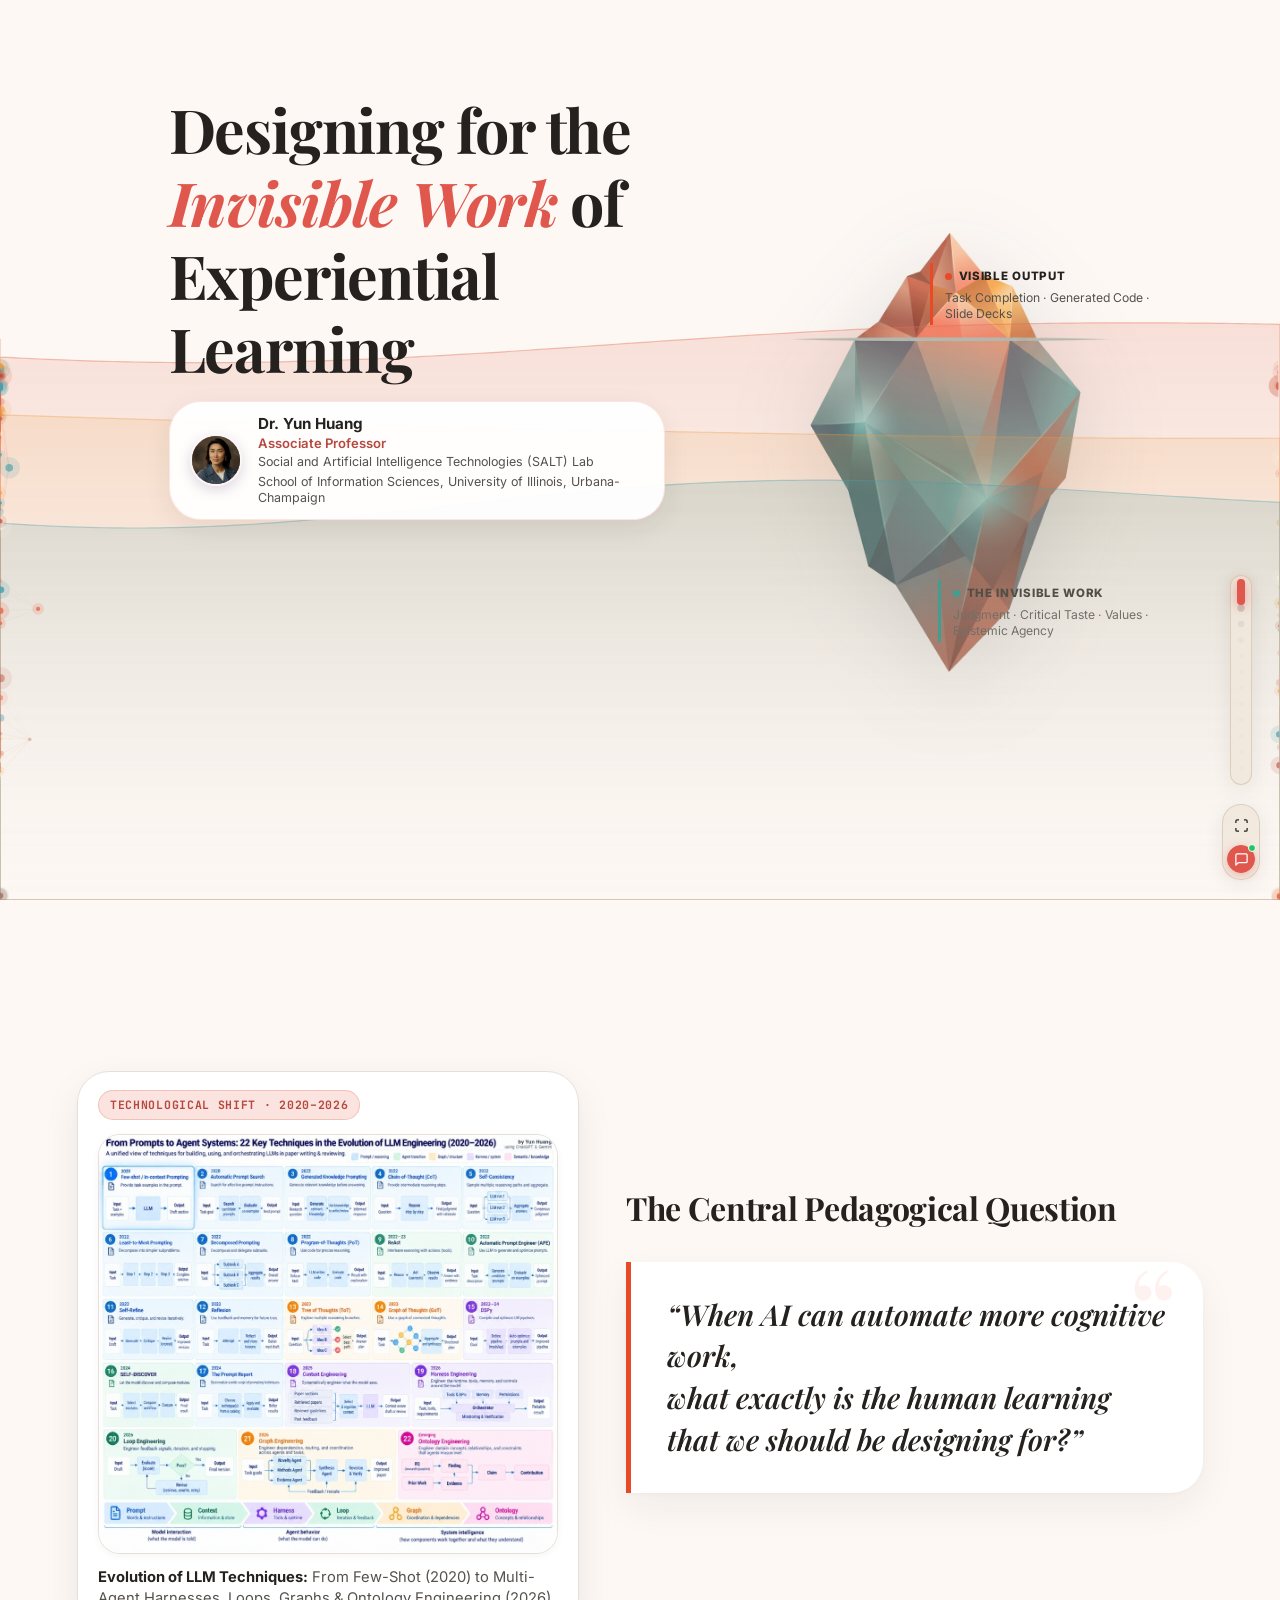
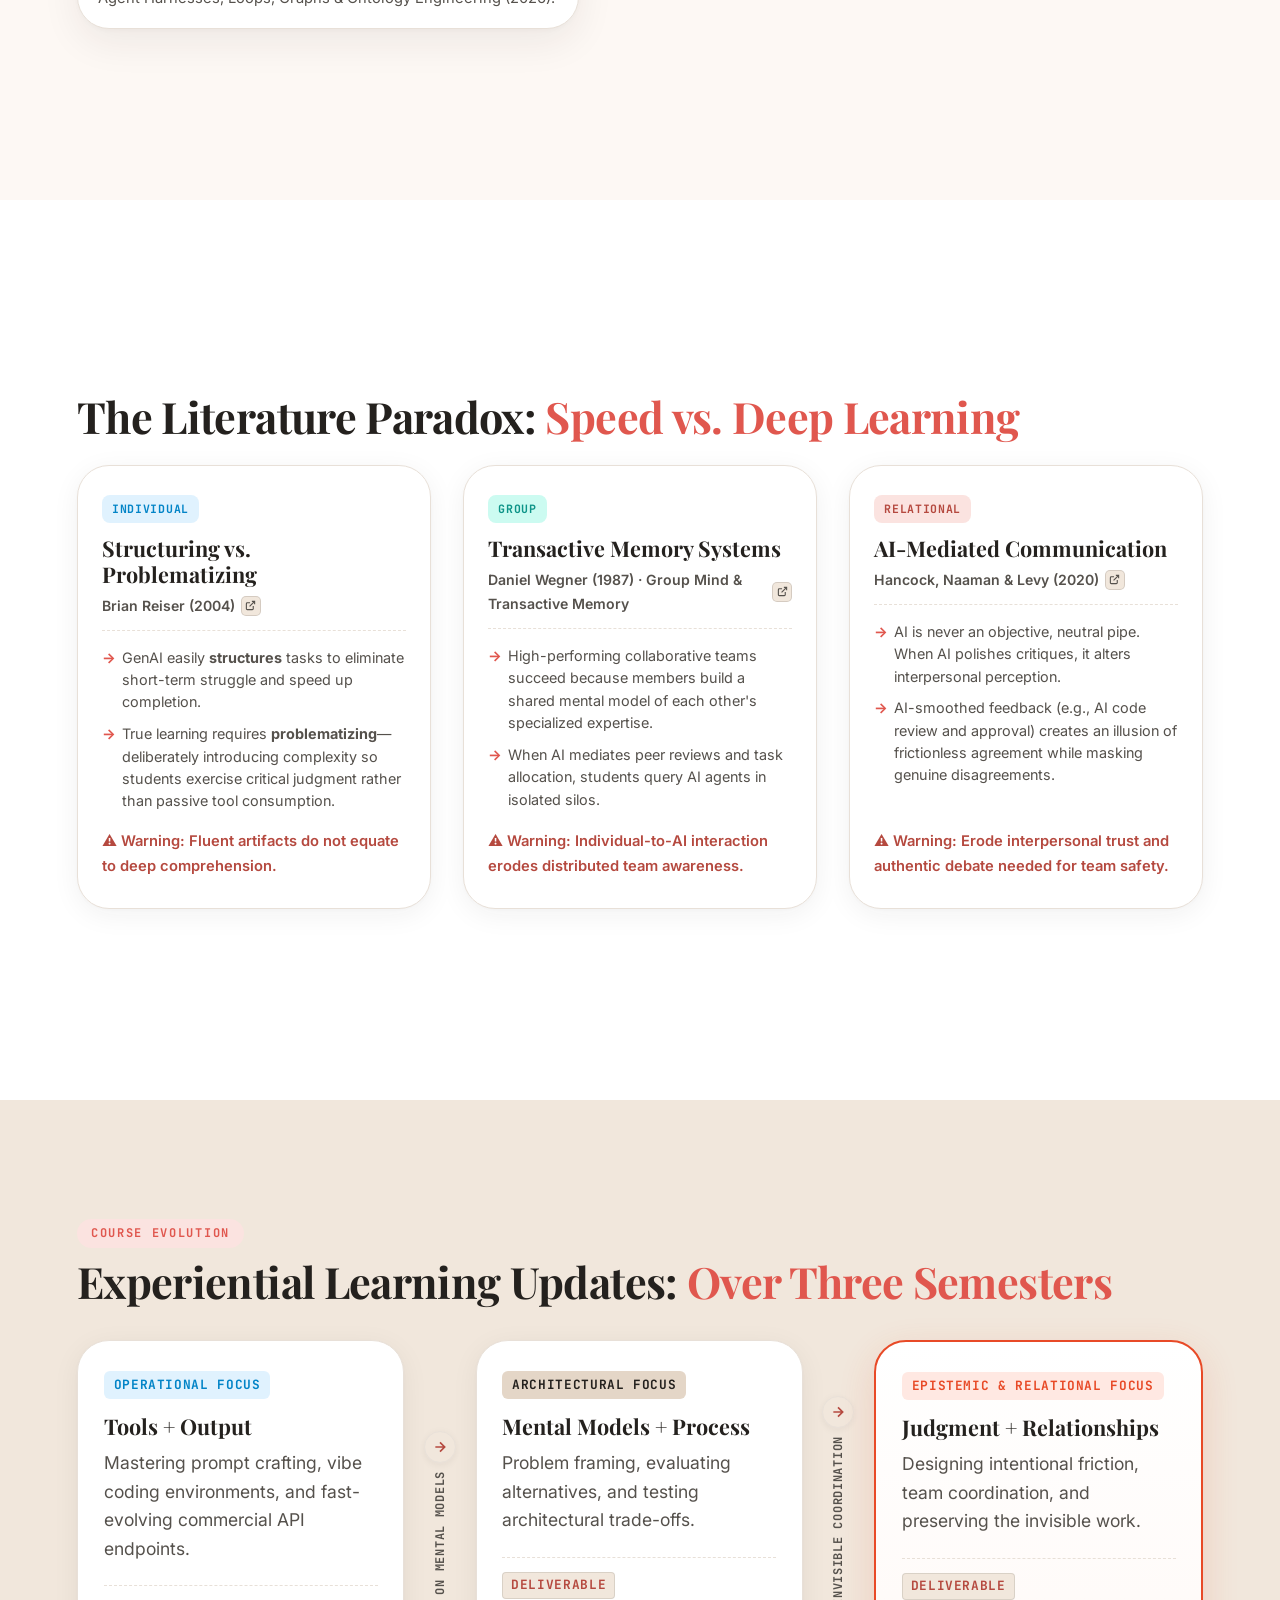
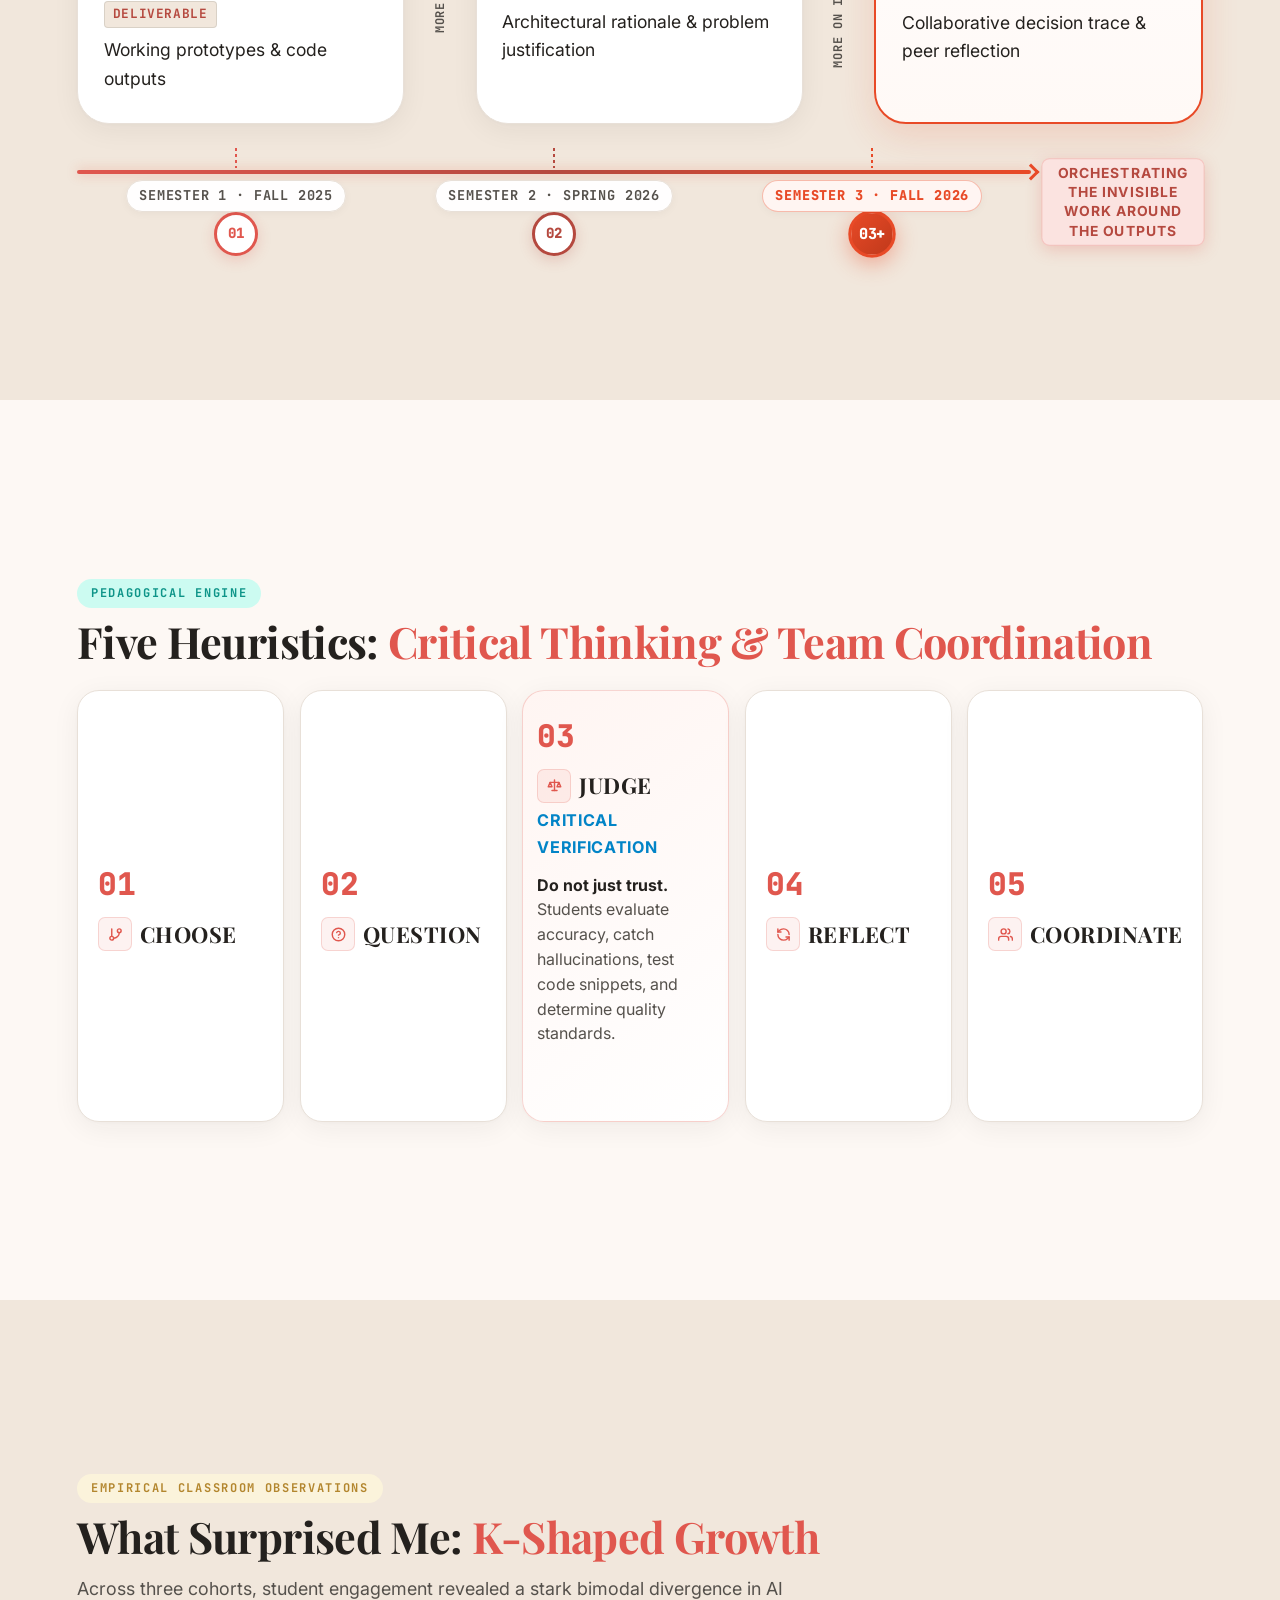
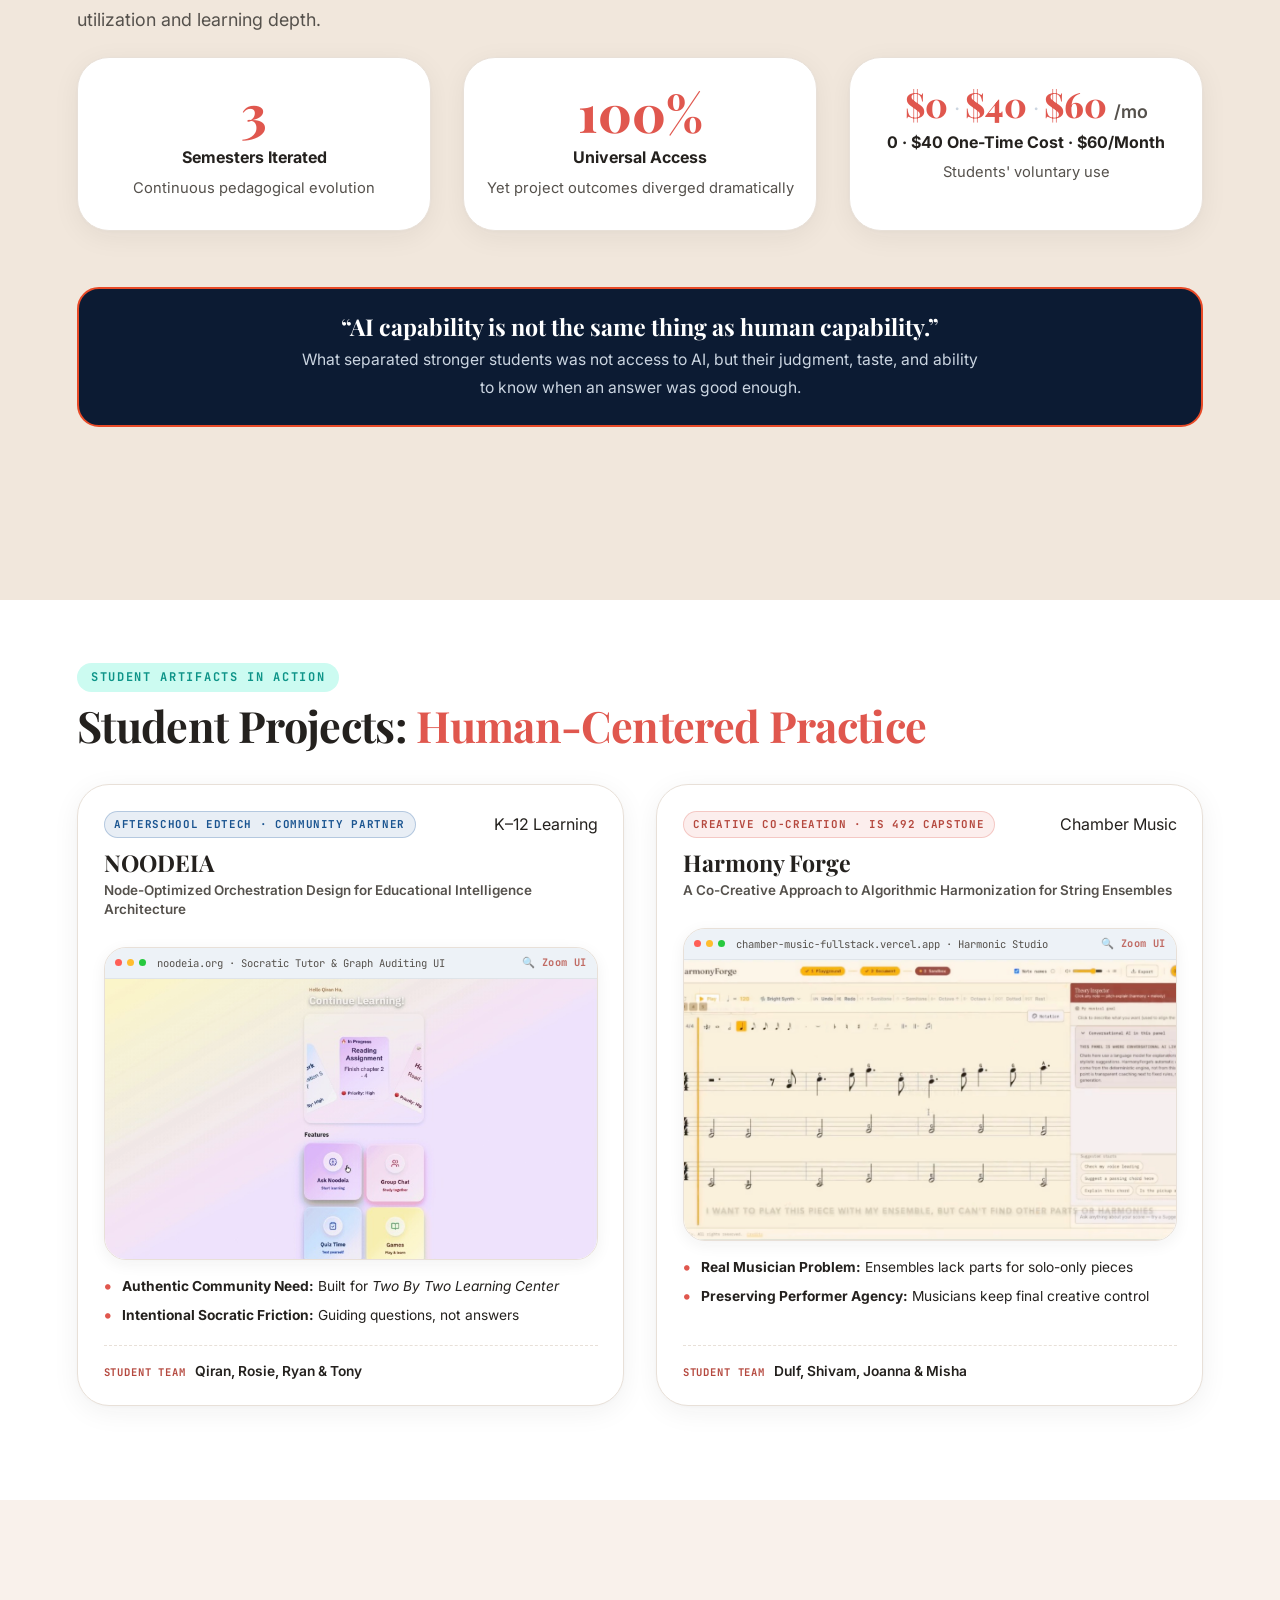
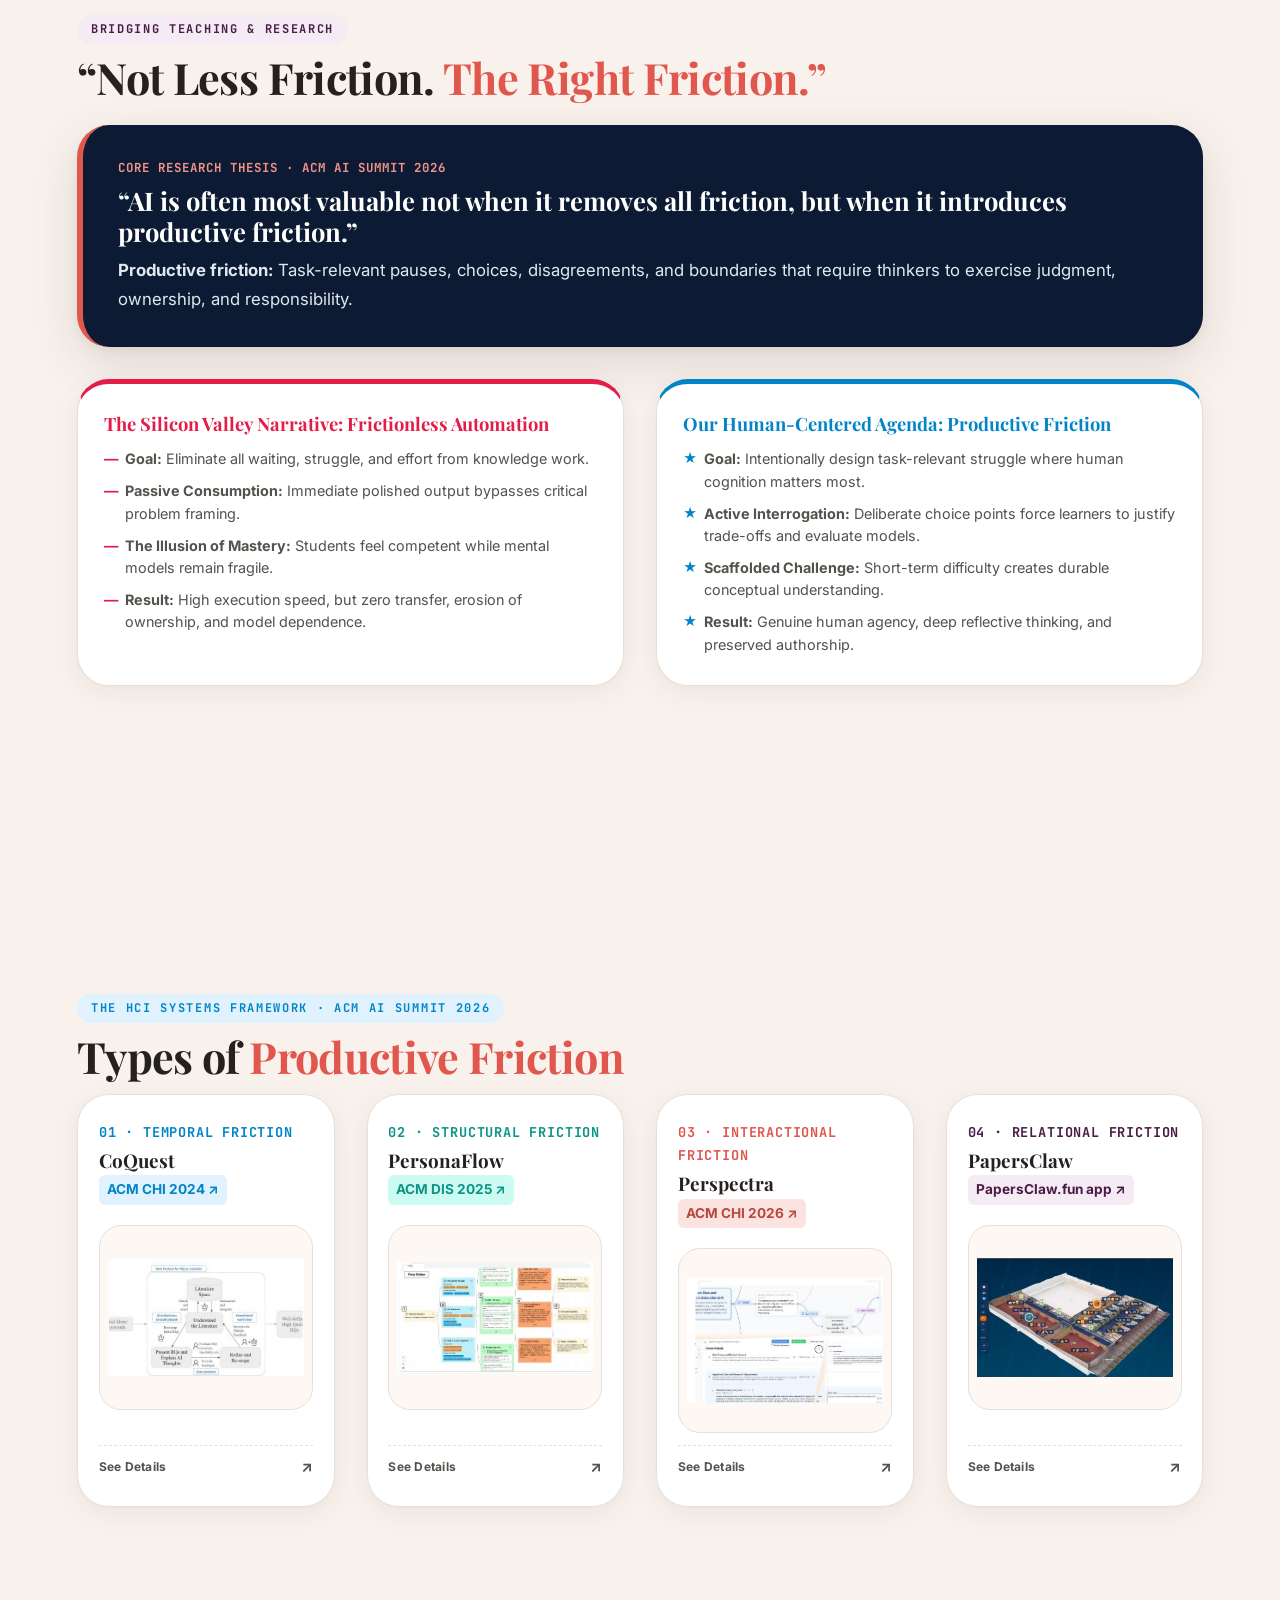
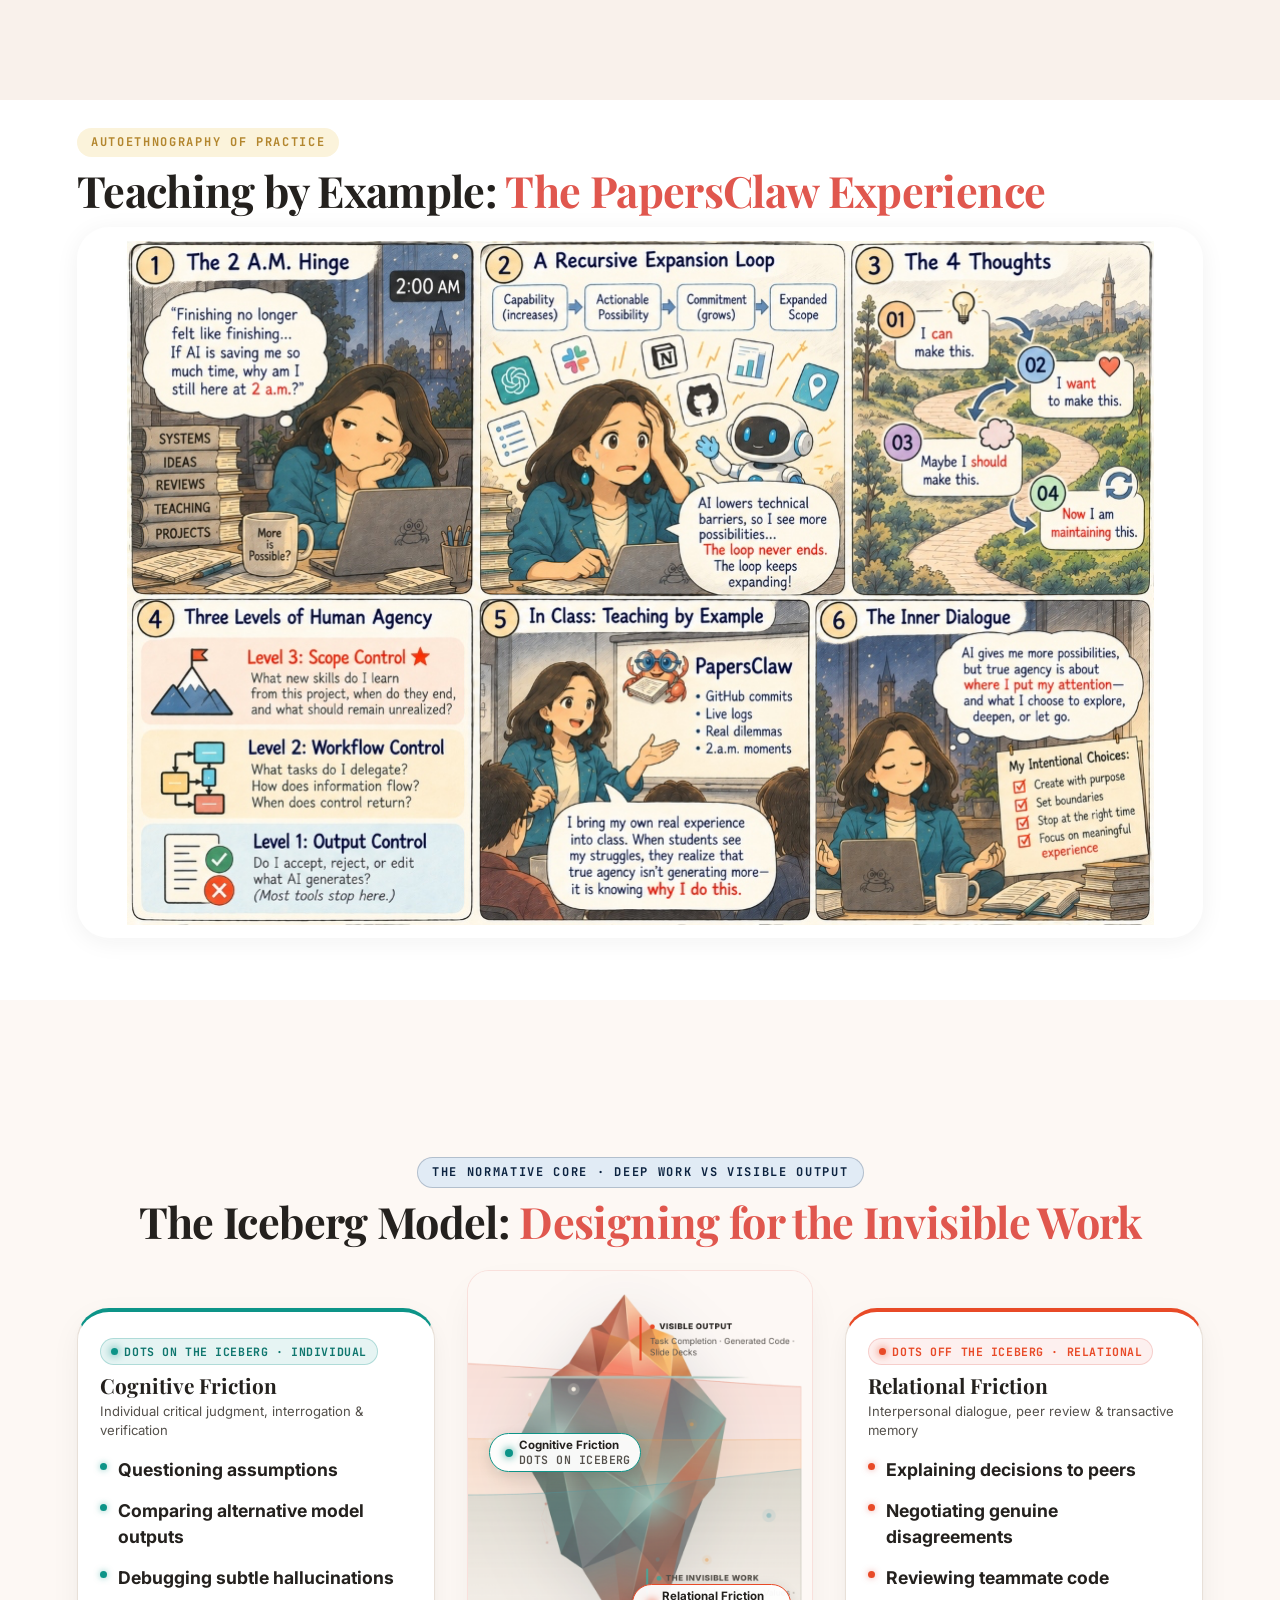
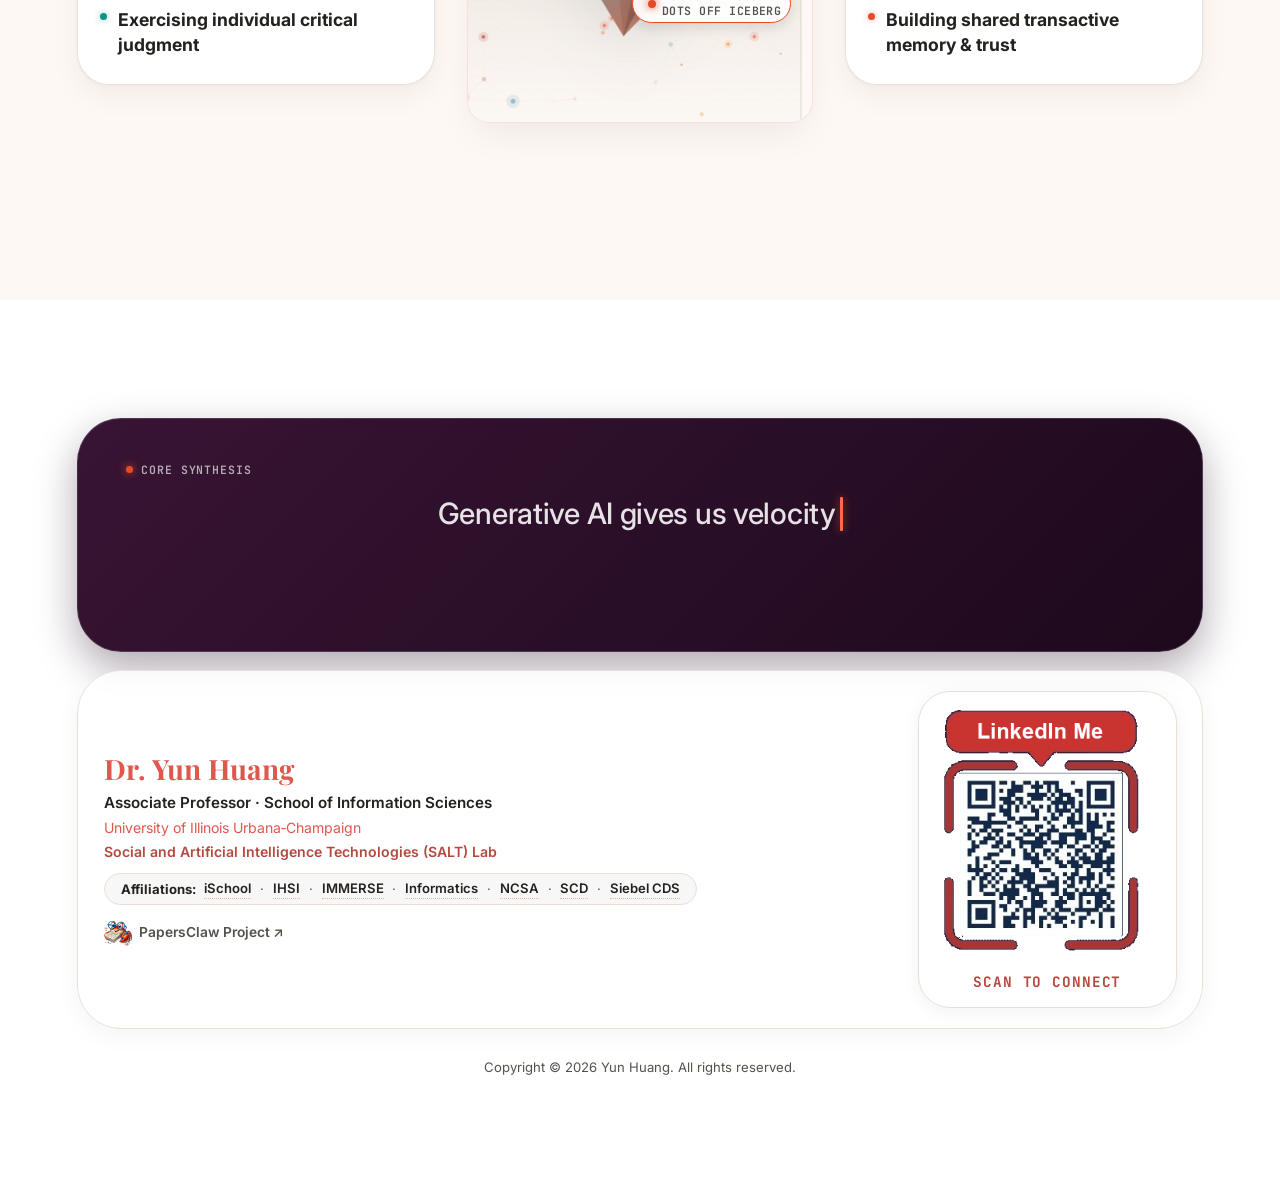
==== commit 65623da7: "Publish website release 19" ====
--- a/lightening.html
+++ b/lightening.html
@@ -1 +1 @@
-<!DOCTYPE html> <html lang="en"> <head> <meta charset="UTF-8"> <meta name="viewport" content="width=device-width,initial-scale=1"> <title>Designing for the Invisible Work of Experiential Learning in the Era of AI — Dr. Yun Huang</title> <meta name="description" content="An interactive warm editorial scrollytelling presentation on embedding Human-Centered Design and Productive Friction into AI experiential learning, by Dr. Yun Huang at the Siebel Center for Design, UIUC."> <meta property="og:title" content="Designing for the Invisible Work — Dr. Yun Huang | Siebel Center for Design"> <meta property="og:type" content="article"> <link rel="icon" type="image/svg+xml" href="/assets/favicon-CUaUsV7Q.svg"> <script async src="https://www.googletagmanager.com/gtag/js?id=G-7DETVVKDY9"></script> <script>function gtag(){dataLayer.push(arguments)}window.dataLayer=window.dataLayer||[],gtag("js",new Date),gtag("config","G-7DETVVKDY9")</script> <script type="module" crossorigin src="/assets/app-Bim8PVyM.js"></script> <link rel="stylesheet" crossorigin href="/assets/app-D-j6XpRJ.css"> <link rel="stylesheet" crossorigin href="/assets/lightening-C9YJqFpk.css"> </head> <body data-edition="lightening"> <div class="progress-bar" aria-hidden="true"></div> <div class="top-hover-zone" id="topHoverZone" aria-hidden="true"></div> <header class="nav-header on-first-page" id="topNav"> <div class="nav-brand"> <div class="nav-logo" aria-hidden="true">YH</div> <div class="nav-title"> Dr. Yun Huang <span>Associate Professor · School of Information Sciences, University of Illinois, Urbana-Champaign</span> </div> </div> <div class="nav-controls"> <div class="course-badge"> <svg width="12" height="12" viewBox="0 0 24 24" fill="none" stroke="currentColor" stroke-width="2.5"> <circle cx="12" cy="12" r="10"/> <path d="M12 16v-4m0-4h.01"/> </svg> SCD Talk · Sept 2026 </div> </div> </header> <nav class="vertical-progress-dock" id="verticalProgressDock" aria-label="12-Slide Deck Progress"> <div class="dock-thumb" id="dockThumb" role="slider" aria-label="Slide Scrubber" aria-valuemin="1" aria-valuemax="12" aria-valuenow="1" tabindex="0" title="Drag up or down to scrub through slides"> <span class="thumb-tooltip" id="thumbTooltip">0:00 · The Pedagogical Pivot</span> </div> <a href="#slide-1" class="vertical-progress-pill active" data-slide="1" aria-label="Slide 1: The Pedagogical Pivot"> <span class="pill-tooltip">0:00 · The Pedagogical Pivot</span> </a> <a href="#slide-2" class="vertical-progress-pill" data-slide="2" aria-label="Slide 2: The Central Question"> <span class="pill-tooltip">0:30 · The Central Question</span> </a> <a href="#slide-3" class="vertical-progress-pill" data-slide="3" aria-label="Slide 3: Literature Paradox"> <span class="pill-tooltip">0:45 · Literature Paradox</span> </a> <a href="#slide-4" class="vertical-progress-pill" data-slide="4" aria-label="Slide 4: Three Semesters Updates"> <span class="pill-tooltip">1:15 · Three Semesters Updates</span> </a> <a href="#slide-5" class="vertical-progress-pill" data-slide="5" aria-label="Slide 5: Five Heuristics"> <span class="pill-tooltip">1:45 · Five Heuristics</span> </a> <a href="#slide-6" class="vertical-progress-pill" data-slide="6" aria-label="Slide 6: K-Shaped Growth"> <span class="pill-tooltip">2:45 · K-Shaped Growth</span> </a> <a href="#slide-7" class="vertical-progress-pill" data-slide="7" aria-label="Slide 7: Student Projects"> <span class="pill-tooltip">3:30 · Student Projects</span> </a> <a href="#slide-8" class="vertical-progress-pill" data-slide="8" aria-label="Slide 8: The Right Friction"> <span class="pill-tooltip">4:00 · The Right Friction</span> </a> <a href="#slide-9" class="vertical-progress-pill" data-slide="9" aria-label="Slide 9: 4 Types of Friction"> <span class="pill-tooltip">4:40 · 4 Types of Friction</span> </a> <a href="#slide-10" class="vertical-progress-pill" data-slide="10" aria-label="Slide 10: PapersClaw & Scope Control"> <span class="pill-tooltip">5:20 · PapersClaw & Scope Control</span> </a> <a href="#slide-11" class="vertical-progress-pill" data-slide="11" aria-label="Slide 11: The Iceberg Model"> <span class="pill-tooltip">6:10 · The Iceberg Model</span> </a> <a href="#slide-12" class="vertical-progress-pill" data-slide="12" aria-label="Slide 12: Designing for Invisible Work"> <span class="pill-tooltip">6:55 · Designing for Invisible Work</span> </a> </nav> <div class="bottom-controls" id="bottomControls" aria-label="Presenter Controls"> <button class="bottom-btn" id="btnFullscreen" aria-label="Toggle Fullscreen" title="Toggle Fullscreen (F)"> <svg width="15" height="15" viewBox="0 0 24 24" fill="none" stroke="currentColor" stroke-width="2"> <path d="M8 3H5a2 2 0 0 0-2 2v3m18 0V5a2 2 0 0 0-2-2h-3m0 18h3a2 2 0 0 0 2-2v-3M3 16v3a2 2 0 0 0 2 2h3"/> </svg> <span class="btn-tooltip">Fullscreen (F)</span> </button> <button class="bottom-btn cw-launcher" id="cwLauncher" aria-label="Contact Us" title="Contact Us" aria-haspopup="dialog" aria-expanded="false"> <span class="cw-ping"></span> <svg class="cw-icon-msg" width="15" height="15" viewBox="0 0 24 24" fill="none" stroke="currentColor" stroke-width="2" stroke-linecap="round" stroke-linejoin="round"> <path d="M21 15a2 2 0 0 1-2 2H7l-4 4V5a2 2 0 0 1 2-2h14a2 2 0 0 1 2 2z"/> </svg> <svg class="cw-icon-close" width="15" height="15" viewBox="0 0 24 24" fill="none" stroke="currentColor" stroke-width="2" stroke-linecap="round" stroke-linejoin="round"> <line x1="18" y1="6" x2="6" y2="18"/> <line x1="6" y1="6" x2="18" y2="18"/> </svg> <span class="btn-tooltip">Contact Us</span> </button> </div> <section class="section section--cream hero" id="slide-1"> <canvas id="heroWaveCanvas" class="hero-wave-canvas" aria-hidden="true"></canvas> <div class="hero-inner"> <div class="hero-text"> <h1 class="hero-title"> Designing for the <em>Invisible Work</em> of Experiential Learning </h1> <p class="hero-description"> Lessons from three semesters of teaching Human-AI collaboration courses. </p> <div class="hero-speaker"> <div class="hero-speaker-avatar"> <img src="/assets/yun_huang-CgcAdXYY.jpg?v=headshot_v2" alt="Dr. Yun Huang"> </div> <div class="hero-speaker-info"> <strong>Dr. Yun Huang</strong> <span class="speaker-role">Associate Professor</span> <span class="speaker-affiliation">Social and Artificial Intelligence Technologies (SALT) Lab</span> <span class="speaker-affiliation">School of Information Sciences, University of Illinois, Urbana-Champaign</span> </div> </div> </div> <div class="hero-visual"> <div class="hero-iceberg-wrapper"> <img src="/assets/hero_iceberg-BILG-JTS.png?v=transparent" alt="Experiential Learning Iceberg Model" class="hero-iceberg-img"> <div class="hero-iceberg-tag hero-iceberg-tag--above"> <div class="tag-title"><span class="dot"></span> Visible Output</div> <span class="tag-sub">Task Completion · Generated Code · Slide Decks</span> </div> <div class="hero-iceberg-tag hero-iceberg-tag--below"> <div class="tag-title"><span class="dot dot--teal"></span> The Invisible Work</div> <span class="tag-sub">Judgment · Critical Taste · Values · Epistemic Agency</span> </div> </div> </div> </div> </section> <section class="section section--cream central-question-page" id="slide-2" style="background:var(--cream)!important"> <div class="section-inner"> <div class="question-page-grid"> <div class="question-page-media reveal-left"> <div class="infographic-preview-card" data-popup-target="modal-prompt-evolution" role="button" tabindex="0" title="Click to view full high-res infographic"> <div class="infographic-badge-bar"> <span class="infographic-pill">Technological Shift · 2020–2026</span> </div> <div class="infographic-image-frame"> <img src="/assets/prompt_evolution-LneA-CwV.jpg?v=22tech" alt="From Prompts to Agent Systems: 22 Key Techniques in the Evolution of LLM Engineering (2020-2026)"> </div> <div class="infographic-caption-bar"> <strong>Evolution of LLM Techniques:</strong> From Few-Shot (2020) to Multi-Agent Harnesses, Loops, Graphs & Ontology Engineering (2026). </div> </div> </div> <div class="question-page-content reveal-right"> <h2 class="question-page-heading">The Central Pedagogical Question</h2> <div class="hero-question-display"> <blockquote class="hero-question-quote"> “When AI can automate more cognitive work,<br> what exactly is the human learning that we should be designing for?” </blockquote> </div> </div> </div> </div> </section> <section class="section section--white" id="slide-3"> <div class="section-inner"> <div class="section-header reveal"> <h2>The Literature Paradox: <span class="accent">Speed vs. Deep Learning</span></h2> </div> <div class="theory-trio reveal stagger"> <div class="theory-card" style="--i:0"> <span class="theory-badge badge-sky">Individual</span> <h3> <a href="https://doi.org/10.1207/s15327809jls1303_2" target="_blank" rel="noopener" class="paper-link" title="Read Brian Reiser (2004) Original Paper"> Structuring vs. Problematizing </a> </h3> <div class="theory-author"> <a href="https://doi.org/10.1207/s15327809jls1303_2" target="_blank" rel="noopener" class="author-citation-link" title="Brian Reiser (2004) Journal of the Learning Sciences"> Brian Reiser (2004) <span class="citation-icon-btn" aria-label="Open paper"><svg width="11" height="11" viewBox="0 0 24 24" fill="none" stroke="currentColor" stroke-width="2.4"> <path d="M18 13v6a2 2 0 0 1-2 2H5a2 2 0 0 1-2-2V8a2 2 0 0 1 2-2h6"/> <polyline points="15 3 21 3 21 9"/> <line x1="10" y1="14" x2="21" y2="3"/> </svg></span> </a> </div> <ul class="theory-bullets"> <li>GenAI easily <strong>structures</strong> tasks to eliminate short-term struggle and speed up completion. </li> <li>True learning requires <strong>problematizing</strong>—deliberately introducing complexity so students exercise critical judgment rather than passive tool consumption.</li> </ul> <div class="theory-warning">⚠️ Warning: Fluent artifacts do not equate to deep comprehension.</div> </div> <div class="theory-card" style="--i:1"> <span class="theory-badge badge-teal">Group</span> <h3> <a href="https://doi.org/10.1007/978-1-4612-4634-3_9" target="_blank" rel="noopener" class="paper-link" title="Read Daniel Wegner (1987) Original Paper"> Transactive Memory Systems </a> </h3> <div class="theory-author"> <a href="https://doi.org/10.1007/978-1-4612-4634-3_9" target="_blank" rel="noopener" class="author-citation-link" title="Daniel Wegner (1987) Transactive Memory in Theories of Group Behavior"> Daniel Wegner (1987) · Group Mind &amp; Transactive Memory <span class="citation-icon-btn" aria-label="Open paper"><svg width="11" height="11" viewBox="0 0 24 24" fill="none" stroke="currentColor" stroke-width="2.4"> <path d="M18 13v6a2 2 0 0 1-2 2H5a2 2 0 0 1-2-2V8a2 2 0 0 1 2-2h6"/> <polyline points="15 3 21 3 21 9"/> <line x1="10" y1="14" x2="21" y2="3"/> </svg></span> </a> </div> <ul class="theory-bullets"> <li>High-performing collaborative teams succeed because members build a shared mental model of each other's specialized expertise.</li> <li>When AI mediates peer reviews and task allocation, students query AI agents in isolated silos.</li> </ul> <div class="theory-warning">⚠️ Warning: Individual-to-AI interaction erodes distributed team awareness.</div> </div> <div class="theory-card" style="--i:2"> <span class="theory-badge badge-orange">Relational</span> <h3> <a href="https://doi.org/10.1093/jcmc/zmz022" target="_blank" rel="noopener" class="paper-link" title="Read Hancock et al. (2020) Original Paper"> AI-Mediated Communication </a> </h3> <div class="theory-author"> <a href="https://doi.org/10.1093/jcmc/zmz022" target="_blank" rel="noopener" class="author-citation-link" title="Hancock, Naaman &amp; Levy (2020) Journal of Computer-Mediated Communication"> Hancock, Naaman &amp; Levy (2020) <span class="citation-icon-btn" aria-label="Open paper"><svg width="11" height="11" viewBox="0 0 24 24" fill="none" stroke="currentColor" stroke-width="2.4"> <path d="M18 13v6a2 2 0 0 1-2 2H5a2 2 0 0 1-2-2V8a2 2 0 0 1 2-2h6"/> <polyline points="15 3 21 3 21 9"/> <line x1="10" y1="14" x2="21" y2="3"/> </svg></span> </a> </div> <ul class="theory-bullets"> <li>AI is never an objective, neutral pipe. When AI polishes critiques, it alters interpersonal perception. </li> <li>AI-smoothed feedback (e.g., AI code review and approval) creates an illusion of frictionless agreement while masking genuine disagreements. </li> </ul> <div class="theory-warning">⚠️ Warning: Erode interpersonal trust and authentic debate needed for team safety. </div> </div> </div> </div> </section> <section class="section section--sand" id="slide-4"> <div class="section-inner"> <div class="section-header reveal"> <div class="section-label section-label--coral">Course Evolution</div> <h2>Experiential Learning Updates: <span class="accent">Over Three Semesters</span></h2> </div> <div class="goals-timeline timeline-unfold-container reveal" id="goalsTimeline"> <div class="timeline-cards-row"> <div class="timeline-card" style="--i:0"> <div class="timeline-card-header"> <span class="timeline-level-badge level-operational">Operational Focus</span> </div> <h4>Tools + Output</h4> <p>Mastering prompt crafting, vibe coding environments, and fast-evolving commercial API endpoints.</p> <div class="evolution-card-meta"> <span class="meta-tag">Deliverable</span> Working prototypes &amp; code outputs </div> </div> <div class="timeline-flow-connector" aria-hidden="true"> <div class="flow-circle"> <svg width="16" height="16" viewBox="0 0 24 24" fill="none" stroke="currentColor" stroke-width="2.5"> <path d="M5 12h14M12 5l7 7-7 7"/> </svg> </div> <span class="flow-text">More on Mental Models</span> </div> <div class="timeline-card" style="--i:1"> <div class="timeline-card-header"> <span class="timeline-level-badge level-architectural">Architectural Focus</span> </div> <h4>Mental Models + Process</h4> <p>Problem framing, evaluating alternatives, and testing architectural trade-offs.</p> <div class="evolution-card-meta"> <span class="meta-tag">Deliverable</span> Architectural rationale &amp; problem justification </div> </div> <div class="timeline-flow-connector" aria-hidden="true"> <div class="flow-circle"> <svg width="16" height="16" viewBox="0 0 24 24" fill="none" stroke="currentColor" stroke-width="2.5"> <path d="M5 12h14M12 5l7 7-7 7"/> </svg> </div> <span class="flow-text">More on Invisible Coordination</span> </div> <div class="timeline-card timeline-card--culmination" style="--i:2"> <div class="timeline-card-header"> <span class="timeline-level-badge level-relational">Epistemic &amp; Relational Focus</span> </div> <h4>Judgment + Relationships</h4> <p>Designing intentional friction, team coordination, and preserving the invisible work.</p> <div class="evolution-card-meta"> <span class="meta-tag">Deliverable</span> Collaborative decision trace &amp; peer reflection </div> </div> </div> <div class="timeline-track-header"> <div class="timeline-track-with-labels"> <span class="timeline-edge-label timeline-edge-label--start">Evaluating Outputs</span> <div class="timeline-track-inner"> <div class="timeline-milestones"> <div class="timeline-milestone milestone-1"> <div class="milestone-dot"><span class="dot-num">01</span></div> <div class="milestone-time">Semester 1 · Fall 2025</div> <div class="milestone-stem"></div> </div> <div class="timeline-milestone milestone-2"> <div class="milestone-dot"><span class="dot-num">02</span></div> <div class="milestone-time">Semester 2 · Spring 2026</div> <div class="milestone-stem"></div> </div> <div class="timeline-milestone milestone-3"> <div class="milestone-dot"><span class="dot-num">03+</span></div> <div class="milestone-time">Semester 3 · Fall 2026</div> <div class="milestone-stem"></div> </div> </div> <div class="timeline-track-line" aria-hidden="true"> <div class="timeline-track-fill"></div> <div class="timeline-track-arrow"></div> </div> </div> <span class="timeline-edge-label timeline-edge-label--end">Orchestrating the invisible work around the outputs</span> </div> </div> </div> </div> </section> <section class="section section--cream" id="slide-5"> <div class="section-inner"> <div class="section-header reveal"> <div class="section-label section-label--teal">Pedagogical Engine</div> <h2>Five Heuristics: <span class="accent">Critical Thinking & Team Coordination</span></h2> <p class="section-desc"> Instead of focusing on tool mastery, the curriculum is structured around decision-making, verification, and collaboration. </p> </div> <div class="pipeline-track reveal"> <div class="pipeline-step auto-flipped" style="--i:0"> <div class="pipeline-card-inner"> <div class="pipeline-card-front"> <div class="pipeline-number">01</div> <h4> <span class="step-logo" aria-hidden="true"> <svg width="15" height="15" viewBox="0 0 24 24" fill="none" stroke="currentColor" stroke-width="2.3" stroke-linecap="round" stroke-linejoin="round"> <path d="M6 3v12"></path> <circle cx="18" cy="6" r="3"></circle> <circle cx="6" cy="18" r="3"></circle> <path d="M18 9a9 9 0 0 1-9 9"></path> </svg> </span> CHOOSE </h4> </div> <div class="pipeline-card-back"> <div class="pipeline-number">01</div> <h4> <span class="step-logo" aria-hidden="true"> <svg width="15" height="15" viewBox="0 0 24 24" fill="none" stroke="currentColor" stroke-width="2.3" stroke-linecap="round" stroke-linejoin="round"> <path d="M6 3v12"></path> <circle cx="18" cy="6" r="3"></circle> <circle cx="6" cy="18" r="3"></circle> <path d="M18 9a9 9 0 0 1-9 9"></path> </svg> </span> CHOOSE </h4> <div class="step-subtitle">Decision Making</div> <p><strong class="step-dont">Do not just produce.</strong> Students analyze task complexity, API costs, context windows, and latency to justify tool selection.</p> </div> </div> </div> <div class="pipeline-step" style="--i:1"> <div class="pipeline-card-inner"> <div class="pipeline-card-front"> <div class="pipeline-number">02</div> <h4> <span class="step-logo" aria-hidden="true"> <svg width="15" height="15" viewBox="0 0 24 24" fill="none" stroke="currentColor" stroke-width="2.3" stroke-linecap="round" stroke-linejoin="round"> <circle cx="12" cy="12" r="10"></circle> <path d="M9.09 9a3 3 0 0 1 5.83 1c0 2-3 3-3 3"></path> <line x1="12" y1="17" x2="12.01" y2="17"></line> </svg> </span> QUESTION </h4> </div> <div class="pipeline-card-back"> <div class="pipeline-number">02</div> <h4> <span class="step-logo" aria-hidden="true"> <svg width="15" height="15" viewBox="0 0 24 24" fill="none" stroke="currentColor" stroke-width="2.3" stroke-linecap="round" stroke-linejoin="round"> <circle cx="12" cy="12" r="10"></circle> <path d="M9.09 9a3 3 0 0 1 5.83 1c0 2-3 3-3 3"></path> <line x1="12" y1="17" x2="12.01" y2="17"></line> </svg> </span> QUESTION </h4> <div class="step-subtitle">Problem Framing</div> <p><strong class="step-dont">Do not just accept.</strong> Students formulate hypothesis-driven inquiries, test edge cases, and interrogate underlying model assumptions.</p> </div> </div> </div> <div class="pipeline-step" style="--i:2"> <div class="pipeline-card-inner"> <div class="pipeline-card-front"> <div class="pipeline-number">03</div> <h4> <span class="step-logo" aria-hidden="true"> <svg width="15" height="15" viewBox="0 0 24 24" fill="none" stroke="currentColor" stroke-width="2.3" stroke-linecap="round" stroke-linejoin="round"> <path d="M12 3v17"></path> <path d="M5 7h14"></path> <path d="M5 7l-3 7h6l-3-7z"></path> <path d="M19 7l-3 7h6l-3-7z"></path> <path d="M8 20h8"></path> </svg> </span> JUDGE </h4> </div> <div class="pipeline-card-back"> <div class="pipeline-number">03</div> <h4> <span class="step-logo" aria-hidden="true"> <svg width="15" height="15" viewBox="0 0 24 24" fill="none" stroke="currentColor" stroke-width="2.3" stroke-linecap="round" stroke-linejoin="round"> <path d="M12 3v17"></path> <path d="M5 7h14"></path> <path d="M5 7l-3 7h6l-3-7z"></path> <path d="M19 7l-3 7h6l-3-7z"></path> <path d="M8 20h8"></path> </svg> </span> JUDGE </h4> <div class="step-subtitle">Critical Verification</div> <p><strong class="step-dont">Do not just trust.</strong> Students evaluate accuracy, catch hallucinations, test code snippets, and determine quality standards.</p> </div> </div> </div> <div class="pipeline-step" style="--i:3"> <div class="pipeline-card-inner"> <div class="pipeline-card-front"> <div class="pipeline-number">04</div> <h4> <span class="step-logo" aria-hidden="true"> <svg width="15" height="15" viewBox="0 0 24 24" fill="none" stroke="currentColor" stroke-width="2.3" stroke-linecap="round" stroke-linejoin="round"> <path d="M21 12a9 9 0 0 0-9-9 9.75 9.75 0 0 0-6.74 2.74L3 8"></path> <polyline points="3 3 3 8 8 8"></polyline> <path d="M3 12a9 9 0 0 0 9 9 9.75 9.75 0 0 0 6.74-2.74L21 16"></path> <polyline points="16 16 21 16 21 21"></polyline> </svg> </span> REFLECT </h4> </div> <div class="pipeline-card-back"> <div class="pipeline-number">04</div> <h4> <span class="step-logo" aria-hidden="true"> <svg width="15" height="15" viewBox="0 0 24 24" fill="none" stroke="currentColor" stroke-width="2.3" stroke-linecap="round" stroke-linejoin="round"> <path d="M21 12a9 9 0 0 0-9-9 9.75 9.75 0 0 0-6.74 2.74L3 8"></path> <polyline points="3 3 3 8 8 8"></polyline> <path d="M3 12a9 9 0 0 0 9 9 9.75 9.75 0 0 0 6.74-2.74L21 16"></path> <polyline points="16 16 21 16 21 21"></polyline> </svg> </span> REFLECT </h4> <div class="step-subtitle">Durable Synthesis</div> <p><strong class="step-dont">Do not just automate.</strong> Students articulate why specific paths were chosen, document rejected alternatives, and distill portable models.</p> </div> </div> </div> <div class="pipeline-step" style="--i:4"> <div class="pipeline-card-inner"> <div class="pipeline-card-front"> <div class="pipeline-number">05</div> <h4> <span class="step-logo" aria-hidden="true"> <svg width="15" height="15" viewBox="0 0 24 24" fill="none" stroke="currentColor" stroke-width="2.3" stroke-linecap="round" stroke-linejoin="round"> <path d="M17 21v-2a4 4 0 0 0-4-4H5a4 4 0 0 0-4 4v2"></path> <circle cx="9" cy="7" r="4"></circle> <path d="M23 21v-2a4 4 0 0 0-3-3.87"></path> <path d="M16 3.13a4 4 0 0 1 0 7.75"></path> </svg> </span> COORDINATE </h4> </div> <div class="pipeline-card-back"> <div class="pipeline-number">05</div> <h4> <span class="step-logo" aria-hidden="true"> <svg width="15" height="15" viewBox="0 0 24 24" fill="none" stroke="currentColor" stroke-width="2.3" stroke-linecap="round" stroke-linejoin="round"> <path d="M17 21v-2a4 4 0 0 0-4-4H5a4 4 0 0 0-4 4v2"></path> <circle cx="9" cy="7" r="4"></circle> <path d="M23 21v-2a4 4 0 0 0-3-3.87"></path> <path d="M16 3.13a4 4 0 0 1 0 7.75"></path> </svg> </span> COORDINATE </h4> <div class="step-subtitle">Human Teamwork</div> <p><strong class="step-dont">Do not just work individually.</strong> Students divide system architectures across peers, conduct peer reviews, and establish shared team memory.</p> </div> </div> </div> </div> </div> </section> <section class="section section--sand" id="slide-6"> <div class="section-inner"> <div class="section-header reveal"> <div class="section-label section-label--gold">Empirical Classroom Observations</div> <h2>What Surprised Me: <span class="accent">K-Shaped Growth</span></h2> <p class="section-desc"> Across three cohorts, student engagement revealed a stark bimodal divergence in AI utilization and learning depth. </p> </div> <div class="metrics reveal stagger"> <div class="metric" style="--i:0"> <div class="metric-value" data-count="3">0</div> <div class="metric-label">Semesters Iterated</div> <div class="metric-sub">Continuous pedagogical evolution</div> </div> <div class="metric" style="--i:1"> <div class="metric-value" data-count="100" data-suffix="%">0%</div> <div class="metric-label">Universal Access</div> <div class="metric-sub">Yet project outcomes diverged dramatically</div> </div> <div class="metric" style="--i:2"> <div class="metric-value metric-value--tiered"> <span class="m-val">$0</span> <span class="m-sep">·</span> <span class="m-val" data-prefix="$" data-count="40">$0</span> <span class="m-sep">·</span> <span class="m-val" data-prefix="$" data-count="60">$0</span><span class="m-unit">/mo</span> </div> <div class="metric-label">0 · $40 One-Time Cost · $60/Month</div> <div class="metric-sub">Students' voluntary use</div> </div> </div> <div class="central-quote-banner reveal"> <h3>“AI capability is not the same thing as human capability.”</h3> <p>What separated stronger students was not access to AI, but their judgment, taste, and ability to know when an answer was good enough.</p> </div> </div> </section> <section class="section section--white" id="slide-7"> <div class="section-inner"> <div class="section-header reveal"> <div class="section-label section-label--teal">Student Artifacts in Action</div> <h2>Student Projects: <span class="accent">Human-Centered Practice</span></h2> </div> <div class="sample-projects-grid reveal"> <div class="project-showcase-card"> <div class="project-card-header"> <div class="project-top-meta"> <span class="project-badge badge-edtech">Afterschool EdTech · Community Partner</span> <span class="meta-tag">K–12 Learning</span> </div> <h3>NOODEIA</h3> <div class="project-full-title"> Node-Optimized Orchestration Design for Educational Intelligence Architecture </div> </div> <div class="project-thumb-frame" data-popup-target="modal-project-noodeia" role="button" tabindex="0" title="Click to view full NOODEIA system interface"> <div class="project-thumb-browser-bar"> <span class="browser-dot dot-red"></span> <span class="browser-dot dot-yellow"></span> <span class="browser-dot dot-green"></span> <span class="browser-address">noodeia.org · Socratic Tutor &amp; Graph Auditing UI</span> <span class="project-thumb-zoom">🔍 Zoom UI</span> </div> <div class="project-thumb-img-wrap"> <img src="/assets/noodeia-DO3NQMH8.jpg" alt="NOODEIA Socratic Tutor Application Interface" class="project-thumb-img"> </div> </div> <ul class="project-highlights"> <li> <strong>Authentic Community Need:</strong> Built for <em>Two By Two Learning Center</em> </li> <li> <strong>Intentional Socratic Friction:</strong> Guiding questions, not answers </li> </ul> <p class="project-team"><span class="project-team-label">Student Team</span> Qiran, Rosie, Ryan &amp; Tony</p> </div> <div class="project-showcase-card"> <div class="project-card-header"> <div class="project-top-meta"> <span class="project-badge badge-music">Creative Co-Creation · IS 492 Capstone</span> <span class="meta-tag">Chamber Music</span> </div> <h3>Harmony Forge</h3> <div class="project-full-title"> A Co-Creative Approach to Algorithmic Harmonization for String Ensembles </div> </div> <div class="project-thumb-frame" data-popup-target="modal-project-harmony" role="button" tabindex="0" title="Click to view full Harmony Forge studio interface"> <div class="project-thumb-browser-bar"> <span class="browser-dot dot-red"></span> <span class="browser-dot dot-yellow"></span> <span class="browser-dot dot-green"></span> <span class="browser-address">chamber-music-fullstack.vercel.app · Harmonic Studio</span> <span class="project-thumb-zoom">🔍 Zoom UI</span> </div> <div class="project-thumb-img-wrap"> <img src="/assets/musicforge-y1u044Sp.jpg" alt="Harmony Forge Harmonic Studio Application Interface" class="project-thumb-img"> </div> </div> <ul class="project-highlights"> <li> <strong>Real Musician Problem:</strong> Ensembles lack parts for solo-only pieces </li> <li> <strong>Preserving Performer Agency:</strong> Musicians keep final creative control </li> </ul> <p class="project-team"><span class="project-team-label">Student Team</span> Dulf, Shivam, Joanna &amp; Misha</p> </div> </div> </div> </section> <section class="section section--sand-warm" id="slide-8"> <div class="section-inner"> <div class="section-header reveal"> <div class="section-label section-label--plum">Bridging Teaching & Research</div> <h2>“Not Less Friction. <span class="accent">The Right Friction.”</span></h2> </div> <div class="thesis-box reveal"> <div class="thesis-tag">Core Research Thesis · ACM AI Summit 2026</div> <h3>“AI is often most valuable not when it removes all friction, but when it introduces productive friction.” </h3> <p> <strong>Productive friction:</strong> Task-relevant pauses, choices, disagreements, and boundaries that require thinkers to exercise judgment, ownership, and responsibility. </p> </div> <div class="friction-compare-grid reveal stagger"> <div class="compare-card compare-card--sv" style="--i:0"> <h4>The Silicon Valley Narrative: Frictionless Automation</h4> <ul> <li><strong>Goal:</strong> Eliminate all waiting, struggle, and effort from knowledge work.</li> <li><strong>Passive Consumption:</strong> Immediate polished output bypasses critical problem framing.</li> <li><strong>The Illusion of Mastery:</strong> Students feel competent while mental models remain fragile. </li> <li><strong>Result:</strong> High execution speed, but zero transfer, erosion of ownership, and model dependence.</li> </ul> </div> <div class="compare-card compare-card--hcd" style="--i:1"> <h4>Our Human-Centered Agenda: Productive Friction</h4> <ul> <li><strong>Goal:</strong> Intentionally design task-relevant struggle where human cognition matters most. </li> <li><strong>Active Interrogation:</strong> Deliberate choice points force learners to justify trade-offs and evaluate models.</li> <li><strong>Scaffolded Challenge:</strong> Short-term difficulty creates durable conceptual understanding. </li> <li><strong>Result:</strong> Genuine human agency, deep reflective thinking, and preserved authorship.</li> </ul> </div> </div> </div> </section> <section class="section section--sand-warm" id="slide-9"> <div class="section-inner"> <div class="section-header reveal"> <div class="section-label section-label--sky">The HCI Systems Framework · ACM AI Summit 2026</div> <h2>Types of <span class="accent">Productive Friction</span></h2> </div> <div class="friction-quad-grid reveal stagger"> <div class="friction-quad-card" style="--i:0" data-popup-target="modal-coquest"> <div class="friction-num friction-num--sky">01 · TEMPORAL FRICTION</div> <h4>CoQuest</h4> <a href="https://dl.acm.org/doi/10.1145/3613904.3642698" target="_blank" rel="noopener" class="system-tag badge-sky card-tag-link" onclick="event.stopPropagation()" title="Open ACM Publication (DOI: 10.1145/3613904.3642698)">ACM CHI 2024 ↗</a> <div class="friction-card-img-wrap"> <img src="/assets/system_1_coquest-BrANg6UJ.png" alt="CoQuest System Architecture" class="friction-card-img"> </div> <div class="friction-card-cta"> <span>Details</span> <span class="cta-arrow">↗</span> </div> </div> <div class="friction-quad-card" style="--i:1" data-popup-target="modal-personaflow"> <div class="friction-num friction-num--teal">02 · STRUCTURAL FRICTION</div> <h4>PersonaFlow</h4> <a href="https://dl.acm.org/doi/10.1145/3715336.3735789" target="_blank" rel="noopener" class="system-tag badge-teal card-tag-link" onclick="event.stopPropagation()" title="Open ACM Publication (DOI: 10.1145/3715336.3735789)">ACM DIS 2025 ↗</a> <div class="friction-card-img-wrap"> <img src="/assets/system_2_personaflow-C2QAJ_He.png" alt="PersonaFlow System Architecture" class="friction-card-img"> </div> <div class="friction-card-cta"> <span>Details</span> <span class="cta-arrow">↗</span> </div> </div> <div class="friction-quad-card" style="--i:2" data-popup-target="modal-perspectra"> <div class="friction-num friction-num--coral">03 · INTERACTIONAL FRICTION</div> <h4>Perspectra</h4> <a href="https://dl.acm.org/doi/10.1145/3772318.3791560" target="_blank" rel="noopener" class="system-tag badge-orange card-tag-link" onclick="event.stopPropagation()" title="Open ACM Publication (DOI: 10.1145/3772318.3791560)">ACM CHI 2026 ↗</a> <div class="friction-card-img-wrap"> <img src="/assets/system_3_perspectra-C2Os36os.png" alt="Perspectra System Architecture" class="friction-card-img"> </div> <div class="friction-card-cta"> <span>Details</span> <span class="cta-arrow">↗</span> </div> </div> <div class="friction-quad-card" style="--i:3" data-popup-target="modal-papersclaw"> <div class="friction-num friction-num--plum">04 · RELATIONAL FRICTION</div> <h4>PapersClaw</h4> <a href="https://papersclaw.fun" target="_blank" rel="noopener" class="system-tag badge-plum card-tag-link" onclick="event.stopPropagation()" title="Open papersclaw.fun project">papersclaw.fun · CHI '26 ↗</a> <div class="friction-card-img-wrap"> <img src="/assets/system_4_papersclaw-8GxAjHRb.png" alt="PapersClaw System Architecture" class="friction-card-img"> </div> <div class="friction-card-cta"> <span>Details</span> <span class="cta-arrow">↗</span> </div> </div> </div> </div> </section> <section class="section section--white" id="slide-10"> <div class="section-inner"> <div class="section-header reveal"> <div class="section-label section-label--gold">Autoethnography of Practice</div> <h2>Teaching by Example: <span class="accent">The PapersClaw Experience</span></h2> </div> <div class="storyboard-preview-card reveal" data-popup-target="modal-storyboard" role="button" tabindex="0" title="Click to view full high-res storyboard"> <div class="storyboard-image-frame"> <img src="/assets/storyboard-Clm_buwi.png?v=option2" alt="6-panel storyboard: The 2 A.M. Hinge, A Recursive Expansion Loop, The 4 Thoughts, Three Levels of Human Agency, In Class: Teaching by Example, and The Inner Dialogue" class="storyboard-img"> </div> <div class="storyboard-caption-bar"> <strong>The PapersClaw Journey:</strong> From the 2 A.M. hinge and recursive expansion loops to navigating three levels of agency and learning to leave feasible possibilities unpursued. </div> </div> </div> </section> <section class="section section--cream" id="slide-11"> <div class="section-inner"> <div class="section-header text-center reveal"> <div class="section-label section-label--navy">The Normative Core · Deep Work vs Visible Output</div> <h2>The Iceberg Model: <span class="accent">Designing for the Invisible Work</span></h2> </div> <div class="iceberg-friction-stage reveal"> <div class="friction-pillar-card friction-pillar-card--cognitive"> <div class="friction-card-header"> <span class="friction-pill friction-pill--cognitive"> <span class="beacon beacon--cyan"></span> Dots On the Iceberg · Individual </span> <h3>Cognitive Friction</h3> <p class="friction-card-tagline">Individual critical judgment, interrogation &amp; verification</p> </div> <ul class="friction-feature-list"> <li> <div class="feature-bullet feature-bullet--cyan"></div> <div class="feature-text"> <strong>Questioning assumptions</strong> <span>Interrogating model premises, framing inquiries, and probing edge cases before accepting answers.</span> </div> </li> <li> <div class="feature-bullet feature-bullet--cyan"></div> <div class="feature-text"> <strong>Comparing alternative model outputs</strong> <span>Evaluating behavioral variance across models rather than relying passively on a single prompt.</span> </div> </li> <li> <div class="feature-bullet feature-bullet--cyan"></div> <div class="feature-text"> <strong>Debugging subtle hallucinations</strong> <span>Spotting latent logic bugs, factual inaccuracies, and unverified statistical claims.</span> </div> </li> <li> <div class="feature-bullet feature-bullet--cyan"></div> <div class="feature-text"> <strong>Exercising individual critical judgment</strong> <span>Cultivating the independent intellectual muscle to reason, disagree, and decide standards.</span> </div> </li> </ul> </div> <div class="iceberg-center-visual"> <div class="iceberg-img-frame"> <img src="/assets/iceberg_friction-DfnnCQr-.png" alt="The Iceberg Model: What Must Stay Human" class="iceberg-display-img"> <div class="iceberg-pin pin--cognitive"> <span class="pin-ring"></span> <span class="pin-dot"></span> <span class="pin-label">Cognitive Friction<small>Dots On Iceberg</small></span> </div> <div class="iceberg-pin pin--relational"> <span class="pin-ring"></span> <span class="pin-dot"></span> <span class="pin-label">Relational Friction<small>Dots Off Iceberg</small></span> </div> </div> </div> <div class="friction-pillar-card friction-pillar-card--relational"> <div class="friction-card-header"> <span class="friction-pill friction-pill--relational"> <span class="beacon beacon--coral"></span> Dots Off the Iceberg · Relational </span> <h3>Relational Friction</h3> <p class="friction-card-tagline">Interpersonal dialogue, peer review &amp; transactive memory</p> </div> <ul class="friction-feature-list"> <li> <div class="feature-bullet feature-bullet--coral"></div> <div class="feature-text"> <strong>Explaining decisions to peers</strong> <span>Articulating design rationale, code choices, and theoretical trade-offs to teammates.</span> </div> </li> <li> <div class="feature-bullet feature-bullet--coral"></div> <div class="feature-text"> <strong>Negotiating genuine disagreements</strong> <span>Reconciling differing perspectives and wrestling through conflicts without an AI referee.</span> </div> </li> <li> <div class="feature-bullet feature-bullet--coral"></div> <div class="feature-text"> <strong>Reviewing teammate code</strong> <span>Auditing peers' human-AI workflows, identifying flaws, and mutual peer mentoring.</span> </div> </li> <li> <div class="feature-bullet feature-bullet--coral"></div> <div class="feature-text"> <strong>Building shared transactive memory &amp; trust</strong> <span>Constructing collective team intelligence—knowing who knows what and how peers think.</span> </div> </li> </ul> </div> </div> </div> </section> <section class="section section--white" id="slide-12"> <div class="section-inner"> <div class="typewriter-stage reveal" id="slide12TypewriterStage" role="region" aria-label="Core Synthesis: Generative AI gives us velocity. Human-centered approaches help choose the direction"> <div class="typewriter-badge"> <span class="tw-badge-text"><span class="tw-badge-dot"></span>Core Synthesis</span> </div> <div class="typewriter-content"> <p class="typewriter-line typewriter-line-1" id="twLine1">Generative AI gives us velocity</p> <p class="typewriter-line typewriter-line-2" id="twLine2">Human-centered approaches help choose the&nbsp;<span class="direction-accent">direction</span></p> </div> <span class="typewriter-cursor" id="twCursor" aria-hidden="true"></span> </div> <div class="finale-footnote-stage reveal"> <div class="footnote-profile-group"> <div class="footer-brand"> <h3><a href="https://ischool.illinois.edu/people/yun-huang" target="_blank" rel="noopener" title="Dr. Yun Huang — iSchool Profile">Dr. Yun Huang</a></h3> </div> <p class="footer-role">Associate Professor · School of Information Sciences</p> <p class="footer-institution"><a href="https://illinois.edu/" target="_blank" rel="noopener" title="University of Illinois Urbana‑Champaign">University of Illinois Urbana&#8209;Champaign</a></p> <p class="footer-lab">Social and Artificial Intelligence Technologies (SALT) Lab</p> <div class="footer-affiliations"> <span class="affil-title">Affiliations:</span> <a href="https://ischool.illinois.edu/" target="_blank" rel="noopener" title="School of Information Sciences">iSchool</a> · <a href="https://healthinstitute.illinois.edu/" target="_blank" rel="noopener" title="Interdisciplinary Health Sciences Institute">IHSI</a> · <a href="https://immerse.illinois.edu/" target="_blank" rel="noopener" title="IMMERSE: Center for Immersive Computing">IMMERSE</a> · <a href="https://informatics.illinois.edu/" target="_blank" rel="noopener" title="Illinois Informatics">Informatics</a> · <a href="https://www.ncsa.illinois.edu/" target="_blank" rel="noopener" title="National Center for Supercomputing Applications">NCSA</a> · <a href="https://designcenter.illinois.edu/" target="_blank" rel="noopener" title="Siebel Center for Design">SCD</a> · <a href="https://siebelschool.illinois.edu/" target="_blank" rel="noopener" title="Siebel School of Computing and Data Science">Siebel CDS</a> </div> <div class="footer-links"> <a href="https://papersclaw.fun" target="_blank" rel="noopener"><img src="/assets/papersclaw_logo-CrPsQUnS.png" alt="" class="footer-link-logo">PapersClaw Project ↗</a> </div> </div> <a class="footnote-qr-card" href="https://www.linkedin.com/in/huangyun/" target="_blank" rel="noopener" title="Scan or click to connect with Dr. Yun Huang on LinkedIn"> <img src="/assets/qr_acm_clean_badge-BmqZcpZs.png" alt="QR Code: LinkedIn Me with Dr. Yun Huang" class="footnote-qr-img"> <span class="footnote-qr-label">Scan to connect</span> </a> </div> <p class="footer-meta reveal"> Copyright &copy; 2026 Yun Huang. All rights reserved. </p> </div> </section> <div class="detail-popup" id="modal-coquest"> <div class="detail-popup-overlay"></div> <div class="detail-popup-content"> <button class="detail-popup-close" aria-label="Close modal">✕</button> <a href="https://dl.acm.org/doi/10.1145/3613904.3642698" target="_blank" rel="noopener" class="system-tag badge-sky modal-tag-link" title="Open in ACM Digital Library"> ACM CHI 2024 · Best Paper Honorable Mention ↗ </a> <h3 class="modal-title">CoQuest: <span class="accent">Temporal Friction</span></h3> <div class="modal-system-img-wrap"> <img src="/assets/system_1_coquest-BrANg6UJ.png" alt="CoQuest System Architecture" class="modal-system-img"> </div> <div class="modal-details-grid"> <div class="modal-detail-block"> <div class="quad-section-sub">Interaction Design</div> <p>Iterative research-question branching with observable processing delays and active waiting moments. Treats LLMs as supports for literature-grounded ideation rather than instant streaming.</p> </div> <div class="modal-detail-block"> <div class="quad-section-sub">Preserved Capacity</div> <p>Reflection, control, and felt agency. A small temporal inefficiency creates cognitive space for reflection, correlating with a significantly stronger sense of authorial control.</p> </div> </div> <blockquote class="modal-quote"> “Require judgment before elaboration. When users pause to anticipate, their sense of agency over the outcome doubles.” </blockquote> <div class="modal-citation-box"> <div class="citation-head"> <div class="citation-head-left"> <span class="acm-icon-pill">ACM DL</span> <span class="citation-label">Official ACM Publication</span> </div> <a href="https://dl.acm.org/doi/10.1145/3613904.3642698" target="_blank" rel="noopener" class="acm-doi-link"> doi:10.1145/3613904.3642698 ↗ </a> </div> <p class="citation-bib"> Yiren Liu, Si Chen, Haocong Cheng, Mengxia Yu, Xiao Ran, Andrew Mo, Yiliu Tang, Yun Huang. 2024. <strong>CoQuest: Exploring Research Question Co-Creation with an LLM-based Agent</strong>. In <em>Proceedings of the 2024 CHI Conference on Human Factors in Computing Systems (CHI '24)</em>. </p> </div> <p class="modal-classroom-parallel"> <strong>Classroom Parallel:</strong> Requiring students to write down their own predictions and architectural sketches before prompting an AI copilot. </p> </div> </div> <div class="detail-popup" id="modal-personaflow"> <div class="detail-popup-overlay"></div> <div class="detail-popup-content"> <button class="detail-popup-close" aria-label="Close modal">✕</button> <a href="https://dl.acm.org/doi/10.1145/3715336.3735789" target="_blank" rel="noopener" class="system-tag badge-teal modal-tag-link" title="Open in ACM Digital Library"> ACM DIS 2025 ↗ </a> <h3 class="modal-title">PersonaFlow: <span class="accent">Structural Friction</span></h3> <div class="modal-system-img-wrap"> <img src="/assets/system_2_personaflow-C2QAJ_He.png" alt="PersonaFlow System Architecture" class="modal-system-img"> </div> <div class="modal-details-grid"> <div class="modal-detail-block"> <div class="quad-section-sub">Interaction Design</div> <p>Users choose and customize expert personas before receiving critique rather than one monolithic authority. Extends single-agent support to inspectable, multi-perspective ideation.</p> </div> <div class="modal-detail-block"> <div class="quad-section-sub">Preserved Capacity</div> <p>Ownership, perspective-taking, recall. Persona customization increases users' sense of control and recall of generated ideas, without raising cognitive load.</p> </div> </div> <blockquote class="modal-quote"> “Make disagreement inspectable. When students see multiple personas disagree, they stop treating AI as an oracle.” </blockquote> <div class="modal-citation-box"> <div class="citation-head"> <div class="citation-head-left"> <span class="acm-icon-pill">ACM DL</span> <span class="citation-label">Official ACM Publication</span> </div> <a href="https://dl.acm.org/doi/10.1145/3715336.3735789" target="_blank" rel="noopener" class="acm-doi-link"> doi:10.1145/3715336.3735789 ↗ </a> </div> <p class="citation-bib"> Yiren Liu, Pranav Sharma, Mehul Jitendra Oswal, Haijun Xia, Yun Huang. 2025. <strong>PersonaFlow: Designing LLM-Simulated Expert Perspectives for Enhanced Research Ideation</strong>. In <em>Proceedings of the 2025 ACM Designing Interactive Systems Conference (DIS '25)</em>. </p> </div> <p class="modal-classroom-parallel"> <strong>Classroom Parallel:</strong> Requiring multi-agent adversarial code audits and diverse stakeholder review panels during sprint evaluations. </p> </div> </div> <div class="detail-popup" id="modal-perspectra"> <div class="detail-popup-overlay"></div> <div class="detail-popup-content"> <button class="detail-popup-close" aria-label="Close modal">✕</button> <a href="https://dl.acm.org/doi/10.1145/3772318.3791560" target="_blank" rel="noopener" class="system-tag badge-orange modal-tag-link" title="Open in ACM Digital Library"> ACM CHI 2026 · Best Paper Honorable Mention ↗ </a> <h3 class="modal-title">Perspectra: <span class="accent">Interactional Friction</span></h3> <div class="modal-system-img-wrap"> <img src="/assets/system_3_perspectra-C2Os36os.png" alt="Perspectra System Architecture" class="modal-system-img"> </div> <div class="modal-details-grid"> <div class="modal-detail-block"> <div class="quad-section-sub">Interaction Design</div> <p>Threaded multi-agent deliberation where users choose which agent to address, visualize tensions between viewpoints, and revise proposals in response to targeted critique.</p> </div> <div class="modal-detail-block"> <div class="quad-section-sub">Preserved Capacity</div> <p>Critical thinking, revision, argument integration. More critical-thinking behavior and proposal revision than a group-chat baseline—AI responses become positions to question, not material to copy.</p> </div> </div> <blockquote class="modal-quote"> “Positions to question, not text to copy. Preserving authentic authorship through synthesis.” </blockquote> <div class="modal-citation-box"> <div class="citation-head"> <div class="citation-head-left"> <span class="acm-icon-pill">ACM DL</span> <span class="citation-label">Official ACM Publication</span> </div> <a href="https://dl.acm.org/doi/10.1145/3772318.3791560" target="_blank" rel="noopener" class="acm-doi-link"> doi:10.1145/3772318.3791560 ↗ </a> </div> <p class="citation-bib"> Yiren Liu, Viraj Nischal Shah, Sangho Suh, Pao Siangliulue, Tal August, Yun Huang. 2026. <strong>Perspectra: Choosing Your Experts Enhances Critical Thinking in Multi-Agent Research Ideation</strong>. In <em>Proceedings of the 2026 CHI Conference on Human Factors in Computing Systems (CHI '26)</em>. </p> </div> <p class="modal-classroom-parallel"> <strong>Classroom Parallel:</strong> Speed-dating prompt validation where student teams pit three frontier models against one another on edge cases. </p> </div> </div> <div class="detail-popup" id="modal-papersclaw"> <div class="detail-popup-overlay"></div> <div class="detail-popup-content"> <button class="detail-popup-close" aria-label="Close modal">✕</button> <a href="https://papersclaw.fun" target="_blank" rel="noopener" class="system-tag badge-plum modal-tag-link" title="Open papersclaw.fun Project Portal"> papersclaw.fun · ACM CHI 2026 ↗ </a> <h3 class="modal-title">PapersClaw: <span class="accent">Relational Friction & Scope Control</span></h3> <div class="modal-system-img-wrap"> <img src="/assets/system_4_papersclaw-8GxAjHRb.png" alt="PapersClaw System Architecture" class="modal-system-img"> </div> <div class="modal-details-grid"> <div class="modal-detail-block"> <div class="quad-section-sub">Interaction Design</div> <p>Researchers control what they disclose while transparent matching logic supports collaboration. Helps researchers surface potential synergies using transparent reasoning while preserving privacy.</p> </div> <div class="modal-detail-block"> <div class="quad-section-sub">Preserved Capacity</div> <p>Privacy, consent, collaboration agency. Selective disclosure and transparent matching logic protect consent and collaboration agency in physical, in-person interactions.</p> </div> </div> <blockquote class="modal-quote"> “Protect intellectual boundaries by default. The highest level of human agency is Scope Control: knowing when to stop.” </blockquote> <div class="modal-citation-box"> <div class="citation-head"> <div class="citation-head-left"> <span class="acm-icon-pill">ACM &amp; Web</span> <span class="citation-label">Project &amp; Conference Deployment</span> </div> <a href="https://papersclaw.fun" target="_blank" rel="noopener" class="acm-doi-link"> papersclaw.fun ↗ </a> </div> <p class="citation-bib"> Yun Huang et al. 2026. <strong>PapersClaw: AI-Powered Serendipitous Networking and Session Navigation for Academic Conferences</strong>. Deployed at the <em>2026 ACM CHI Conference on Human Factors in Computing Systems (CHI '26)</em> &amp; ACM AI Summit. </p> </div> <p class="modal-classroom-parallel"> <strong>Classroom Parallel:</strong> Helping student teams set strict MVP boundaries so they don't drown in feature creep at 4 a.m. </p> </div> </div> <div class="detail-popup" id="modal-prompt-evolution"> <div class="detail-popup-overlay"></div> <div class="detail-popup-content detail-popup-content--wide"> <button class="detail-popup-close" aria-label="Close modal">✕</button> <div class="infographic-modal-header"> <span class="theory-badge badge-sky">2020–2026 Evolutionary Horizon</span> <h3> From Prompts to Agent Systems: 22 Key Techniques in LLM Engineering (2020–2026) </h3> <p> A unified view of techniques spanning model interaction, agent behavior, and system intelligence across loops, graphs, and ontologies. </p> <p class="infographic-modal-credit"> Created by <strong>Yun Huang</strong> using <span class="credit-tool credit-tool--chatgpt">ChatGPT</span> &amp; <span class="credit-tool credit-tool--gemini">Gemini</span> </p> </div> <div class="infographic-modal-frame"> <img src="/assets/prompt_evolution-LneA-CwV.jpg?v=22tech" alt="22 Key Techniques in the Evolution of LLM Engineering (2020-2026)"> </div> </div> </div> <div class="detail-popup" id="modal-storyboard"> <div class="detail-popup-overlay"></div> <div class="detail-popup-content detail-popup-content--wide"> <button class="detail-popup-close" aria-label="Close modal">✕</button> <div class="infographic-modal-header"> <span class="theory-badge badge-coral">Autoethnography of Practice · Visual Storyboard</span> <h3> The PapersClaw Experience: 6 Moments in Navigating AI Autonomy &amp; Scope </h3> <p> Illustrating the 2 A.M. hinge, recursive expansion loops, the seductive sequence of obligation, three levels of human agency, and teaching by example. </p> <p class="infographic-modal-credit"> Created by <strong>Yun Huang</strong> using <span class="credit-tool credit-tool--chatgpt">ChatGPT</span> &amp; <span class="credit-tool credit-tool--gemini">Gemini</span> </p> </div> <div class="infographic-modal-frame"> <img src="/assets/storyboard-Clm_buwi.png?v=option2" alt="6-panel storyboard: The 2 A.M. Hinge, A Recursive Expansion Loop, The 4 Thoughts, Three Levels of Human Agency, In Class: Teaching by Example, and The Inner Dialogue"> </div> </div> <div class="detail-popup" id="modal-project-noodeia"> <div class="detail-popup-overlay"></div> <div class="detail-popup-content detail-popup-content--wide"> <button class="detail-popup-close" aria-label="Close modal">✕</button> <div class="infographic-modal-header"> <span class="theory-badge badge-edtech">Afterschool EdTech · Community Partner Deployment</span> <h3> NOODEIA: Socratic Scaffolding &amp; Knowledge Graph Reasoning Audits </h3> <p> Built for <em>Two By Two Learning Center</em> to diagnose student misconceptions through guided Socratic questions and progressive hints rather than instant answer dumping. </p> </div> <div class="infographic-modal-frame"> <img src="/assets/noodeia-DO3NQMH8.jpg" alt="NOODEIA Socratic Tutor UI and Threaded Guidance System"> </div> </div> </div> <div class="detail-popup" id="modal-project-harmony"> <div class="detail-popup-overlay"></div> <div class="detail-popup-content detail-popup-content--wide"> <button class="detail-popup-close" aria-label="Close modal">✕</button> <div class="infographic-modal-header"> <span class="theory-badge badge-music">Creative Co-Creation · IS 492 Capstone</span> <h3> Harmony Forge: Algorithmic Harmonization for String Chamber Ensembles </h3> <p> Synthesizing complementary string parts using deterministic voice-leading theory while exporting editable MusicXML scores to preserve human musician agency. </p> </div> <div class="infographic-modal-frame"> <img src="/assets/musicforge-y1u044Sp.jpg" alt="Harmony Forge Harmonic Studio Demo"> </div> </div> </div> </div></body> </html>+<!DOCTYPE html> <html lang="en"> <head> <meta charset="UTF-8"> <meta name="viewport" content="width=device-width,initial-scale=1"> <title>Designing for the Invisible Work of Experiential Learning in the Era of AI — Dr. Yun Huang</title> <meta name="description" content="An interactive warm editorial scrollytelling presentation on embedding Human-Centered Design and Productive Friction into AI experiential learning, by Dr. Yun Huang at the Siebel Center for Design, UIUC."> <meta property="og:title" content="Designing for the Invisible Work — Dr. Yun Huang | Siebel Center for Design"> <meta property="og:type" content="article"> <link rel="icon" type="image/svg+xml" href="/assets/favicon-CUaUsV7Q.svg"> <script async src="https://www.googletagmanager.com/gtag/js?id=G-7DETVVKDY9"></script> <script>function gtag(){dataLayer.push(arguments)}window.dataLayer=window.dataLayer||[],gtag("js",new Date),gtag("config","G-7DETVVKDY9")</script> <script type="module" crossorigin src="/assets/app-DtM2_EYj.js"></script> <link rel="stylesheet" crossorigin href="/assets/app-D-j6XpRJ.css"> <link rel="stylesheet" crossorigin href="/assets/lightening-C9YJqFpk.css"> </head> <body data-edition="lightening"> <div class="progress-bar" aria-hidden="true"></div> <div class="top-hover-zone" id="topHoverZone" aria-hidden="true"></div> <header class="nav-header on-first-page" id="topNav"> <div class="nav-brand"> <div class="nav-logo" aria-hidden="true">YH</div> <div class="nav-title"> Dr. Yun Huang <span>Associate Professor · School of Information Sciences, University of Illinois, Urbana-Champaign</span> </div> </div> <div class="nav-controls"> <div class="course-badge"> <svg width="12" height="12" viewBox="0 0 24 24" fill="none" stroke="currentColor" stroke-width="2.5"> <circle cx="12" cy="12" r="10"/> <path d="M12 16v-4m0-4h.01"/> </svg> SCD Talk · Sept 2026 </div> </div> </header> <nav class="vertical-progress-dock" id="verticalProgressDock" aria-label="12-Slide Deck Progress"> <div class="dock-thumb" id="dockThumb" role="slider" aria-label="Slide Scrubber" aria-valuemin="1" aria-valuemax="12" aria-valuenow="1" tabindex="0" title="Drag up or down to scrub through slides"> <span class="thumb-tooltip" id="thumbTooltip">0:00 · The Pedagogical Pivot</span> </div> <a href="#slide-1" class="vertical-progress-pill active" data-slide="1" aria-label="Slide 1: The Pedagogical Pivot"> <span class="pill-tooltip">0:00 · The Pedagogical Pivot</span> </a> <a href="#slide-2" class="vertical-progress-pill" data-slide="2" aria-label="Slide 2: The Central Question"> <span class="pill-tooltip">0:30 · The Central Question</span> </a> <a href="#slide-3" class="vertical-progress-pill" data-slide="3" aria-label="Slide 3: Literature Paradox"> <span class="pill-tooltip">0:45 · Literature Paradox</span> </a> <a href="#slide-4" class="vertical-progress-pill" data-slide="4" aria-label="Slide 4: Three Semesters Updates"> <span class="pill-tooltip">1:15 · Three Semesters Updates</span> </a> <a href="#slide-5" class="vertical-progress-pill" data-slide="5" aria-label="Slide 5: Five Heuristics"> <span class="pill-tooltip">1:45 · Five Heuristics</span> </a> <a href="#slide-6" class="vertical-progress-pill" data-slide="6" aria-label="Slide 6: K-Shaped Growth"> <span class="pill-tooltip">2:45 · K-Shaped Growth</span> </a> <a href="#slide-7" class="vertical-progress-pill" data-slide="7" aria-label="Slide 7: Student Projects"> <span class="pill-tooltip">3:30 · Student Projects</span> </a> <a href="#slide-8" class="vertical-progress-pill" data-slide="8" aria-label="Slide 8: The Right Friction"> <span class="pill-tooltip">4:00 · The Right Friction</span> </a> <a href="#slide-9" class="vertical-progress-pill" data-slide="9" aria-label="Slide 9: 4 Types of Friction"> <span class="pill-tooltip">4:40 · 4 Types of Friction</span> </a> <a href="#slide-10" class="vertical-progress-pill" data-slide="10" aria-label="Slide 10: PapersClaw & Scope Control"> <span class="pill-tooltip">5:20 · PapersClaw & Scope Control</span> </a> <a href="#slide-11" class="vertical-progress-pill" data-slide="11" aria-label="Slide 11: The Iceberg Model"> <span class="pill-tooltip">6:10 · The Iceberg Model</span> </a> <a href="#slide-12" class="vertical-progress-pill" data-slide="12" aria-label="Slide 12: Designing for Invisible Work"> <span class="pill-tooltip">6:55 · Designing for Invisible Work</span> </a> </nav> <div class="bottom-controls" id="bottomControls" aria-label="Presenter Controls"> <button class="bottom-btn" id="btnFullscreen" aria-label="Toggle Fullscreen" title="Toggle Fullscreen (F)"> <svg width="15" height="15" viewBox="0 0 24 24" fill="none" stroke="currentColor" stroke-width="2"> <path d="M8 3H5a2 2 0 0 0-2 2v3m18 0V5a2 2 0 0 0-2-2h-3m0 18h3a2 2 0 0 0 2-2v-3M3 16v3a2 2 0 0 0 2 2h3"/> </svg> <span class="btn-tooltip">Fullscreen (F)</span> </button> <button class="bottom-btn cw-launcher" id="cwLauncher" aria-label="Contact Us" title="Contact Us" aria-haspopup="dialog" aria-expanded="false"> <span class="cw-ping"></span> <svg class="cw-icon-msg" width="15" height="15" viewBox="0 0 24 24" fill="none" stroke="currentColor" stroke-width="2" stroke-linecap="round" stroke-linejoin="round"> <path d="M21 15a2 2 0 0 1-2 2H7l-4 4V5a2 2 0 0 1 2-2h14a2 2 0 0 1 2 2z"/> </svg> <svg class="cw-icon-close" width="15" height="15" viewBox="0 0 24 24" fill="none" stroke="currentColor" stroke-width="2" stroke-linecap="round" stroke-linejoin="round"> <line x1="18" y1="6" x2="6" y2="18"/> <line x1="6" y1="6" x2="18" y2="18"/> </svg> <span class="btn-tooltip">Contact Us</span> </button> </div> <section class="section section--cream hero" id="slide-1"> <canvas id="heroWaveCanvas" class="hero-wave-canvas" aria-hidden="true"></canvas> <div class="hero-inner"> <div class="hero-text"> <h1 class="hero-title"> Designing for the <em>Invisible Work</em> of Experiential Learning </h1> <p class="hero-description"> Lessons from three semesters of teaching Human-AI collaboration courses. </p> <div class="hero-speaker"> <div class="hero-speaker-avatar"> <img src="/assets/yun_huang-CgcAdXYY.jpg?v=headshot_v2" alt="Dr. Yun Huang"> </div> <div class="hero-speaker-info"> <strong>Dr. Yun Huang</strong> <span class="speaker-role">Associate Professor</span> <span class="speaker-affiliation">Social and Artificial Intelligence Technologies (SALT) Lab</span> <span class="speaker-affiliation">School of Information Sciences, University of Illinois, Urbana-Champaign</span> </div> </div> </div> <div class="hero-visual"> <div class="hero-iceberg-wrapper"> <img src="/assets/hero_iceberg-BILG-JTS.png?v=transparent" alt="Experiential Learning Iceberg Model" class="hero-iceberg-img"> <div class="hero-iceberg-tag hero-iceberg-tag--above"> <div class="tag-title"><span class="dot"></span> Visible Output</div> <span class="tag-sub">Task Completion · Generated Code · Slide Decks</span> </div> <div class="hero-iceberg-tag hero-iceberg-tag--below"> <div class="tag-title"><span class="dot dot--teal"></span> The Invisible Work</div> <span class="tag-sub">Judgment · Critical Taste · Values · Epistemic Agency</span> </div> </div> </div> </div> </section> <section class="section section--cream central-question-page" id="slide-2" style="background:var(--cream)!important"> <div class="section-inner"> <div class="question-page-grid"> <div class="question-page-media reveal-left"> <div class="infographic-preview-card" data-popup-target="modal-prompt-evolution" role="button" tabindex="0" title="Click to view full high-res infographic"> <div class="infographic-badge-bar"> <span class="infographic-pill">Technological Shift · 2020–2026</span> </div> <div class="infographic-image-frame"> <img src="/assets/prompt_evolution-LneA-CwV.jpg?v=22tech" alt="From Prompts to Agent Systems: 22 Key Techniques in the Evolution of LLM Engineering (2020-2026)"> </div> <div class="infographic-caption-bar"> <strong>Evolution of LLM Techniques:</strong> From Few-Shot (2020) to Multi-Agent Harnesses, Loops, Graphs & Ontology Engineering (2026). </div> </div> </div> <div class="question-page-content reveal-right"> <h2 class="question-page-heading">The Central Pedagogical Question</h2> <div class="hero-question-display"> <blockquote class="hero-question-quote"> “When AI can automate more cognitive work,<br> what exactly is the human learning that we should be designing for?” </blockquote> </div> </div> </div> </div> </section> <section class="section section--white" id="slide-3"> <div class="section-inner"> <div class="section-header reveal"> <h2>The Literature Paradox: <span class="accent">Speed vs. Deep Learning</span></h2> </div> <div class="theory-trio reveal stagger"> <div class="theory-card" style="--i:0"> <span class="theory-badge badge-sky">Individual</span> <h3> <a href="https://doi.org/10.1207/s15327809jls1303_2" target="_blank" rel="noopener" class="paper-link" title="Read Brian Reiser (2004) Original Paper"> Structuring vs. Problematizing </a> </h3> <div class="theory-author"> <a href="https://doi.org/10.1207/s15327809jls1303_2" target="_blank" rel="noopener" class="author-citation-link" title="Brian Reiser (2004) Journal of the Learning Sciences"> Brian Reiser (2004) <span class="citation-icon-btn" aria-label="Open paper"><svg width="11" height="11" viewBox="0 0 24 24" fill="none" stroke="currentColor" stroke-width="2.4"> <path d="M18 13v6a2 2 0 0 1-2 2H5a2 2 0 0 1-2-2V8a2 2 0 0 1 2-2h6"/> <polyline points="15 3 21 3 21 9"/> <line x1="10" y1="14" x2="21" y2="3"/> </svg></span> </a> </div> <ul class="theory-bullets"> <li>GenAI easily <strong>structures</strong> tasks to eliminate short-term struggle and speed up completion. </li> <li>True learning requires <strong>problematizing</strong>—deliberately introducing complexity so students exercise critical judgment rather than passive tool consumption.</li> </ul> <div class="theory-warning">⚠️ Warning: Fluent artifacts do not equate to deep comprehension.</div> </div> <div class="theory-card" style="--i:1"> <span class="theory-badge badge-teal">Group</span> <h3> <a href="https://doi.org/10.1007/978-1-4612-4634-3_9" target="_blank" rel="noopener" class="paper-link" title="Read Daniel Wegner (1987) Original Paper"> Transactive Memory Systems </a> </h3> <div class="theory-author"> <a href="https://doi.org/10.1007/978-1-4612-4634-3_9" target="_blank" rel="noopener" class="author-citation-link" title="Daniel Wegner (1987) Transactive Memory in Theories of Group Behavior"> Daniel Wegner (1987) · Group Mind &amp; Transactive Memory <span class="citation-icon-btn" aria-label="Open paper"><svg width="11" height="11" viewBox="0 0 24 24" fill="none" stroke="currentColor" stroke-width="2.4"> <path d="M18 13v6a2 2 0 0 1-2 2H5a2 2 0 0 1-2-2V8a2 2 0 0 1 2-2h6"/> <polyline points="15 3 21 3 21 9"/> <line x1="10" y1="14" x2="21" y2="3"/> </svg></span> </a> </div> <ul class="theory-bullets"> <li>High-performing collaborative teams succeed because members build a shared mental model of each other's specialized expertise.</li> <li>When AI mediates peer reviews and task allocation, students query AI agents in isolated silos.</li> </ul> <div class="theory-warning">⚠️ Warning: Individual-to-AI interaction erodes distributed team awareness.</div> </div> <div class="theory-card" style="--i:2"> <span class="theory-badge badge-orange">Relational</span> <h3> <a href="https://doi.org/10.1093/jcmc/zmz022" target="_blank" rel="noopener" class="paper-link" title="Read Hancock et al. (2020) Original Paper"> AI-Mediated Communication </a> </h3> <div class="theory-author"> <a href="https://doi.org/10.1093/jcmc/zmz022" target="_blank" rel="noopener" class="author-citation-link" title="Hancock, Naaman &amp; Levy (2020) Journal of Computer-Mediated Communication"> Hancock, Naaman &amp; Levy (2020) <span class="citation-icon-btn" aria-label="Open paper"><svg width="11" height="11" viewBox="0 0 24 24" fill="none" stroke="currentColor" stroke-width="2.4"> <path d="M18 13v6a2 2 0 0 1-2 2H5a2 2 0 0 1-2-2V8a2 2 0 0 1 2-2h6"/> <polyline points="15 3 21 3 21 9"/> <line x1="10" y1="14" x2="21" y2="3"/> </svg></span> </a> </div> <ul class="theory-bullets"> <li>AI is never an objective, neutral pipe. When AI polishes critiques, it alters interpersonal perception. </li> <li>AI-smoothed feedback (e.g., AI code review and approval) creates an illusion of frictionless agreement while masking genuine disagreements. </li> </ul> <div class="theory-warning">⚠️ Warning: Erode interpersonal trust and authentic debate needed for team safety. </div> </div> </div> </div> </section> <section class="section section--sand" id="slide-4"> <div class="section-inner"> <div class="section-header reveal"> <div class="section-label section-label--coral">Course Evolution</div> <h2>Experiential Learning Updates: <span class="accent">Over Three Semesters</span></h2> </div> <div class="goals-timeline timeline-unfold-container reveal" id="goalsTimeline"> <div class="timeline-cards-row"> <div class="timeline-card" style="--i:0"> <div class="timeline-card-header"> <span class="timeline-level-badge level-operational">Operational Focus</span> </div> <h4>Tools + Output</h4> <p>Mastering prompt crafting, vibe coding environments, and fast-evolving commercial API endpoints.</p> <div class="evolution-card-meta"> <span class="meta-tag">Deliverable</span> Working prototypes &amp; code outputs </div> </div> <div class="timeline-flow-connector" aria-hidden="true"> <div class="flow-circle"> <svg width="16" height="16" viewBox="0 0 24 24" fill="none" stroke="currentColor" stroke-width="2.5"> <path d="M5 12h14M12 5l7 7-7 7"/> </svg> </div> <span class="flow-text">More on Mental Models</span> </div> <div class="timeline-card" style="--i:1"> <div class="timeline-card-header"> <span class="timeline-level-badge level-architectural">Architectural Focus</span> </div> <h4>Mental Models + Process</h4> <p>Problem framing, evaluating alternatives, and testing architectural trade-offs.</p> <div class="evolution-card-meta"> <span class="meta-tag">Deliverable</span> Architectural rationale &amp; problem justification </div> </div> <div class="timeline-flow-connector" aria-hidden="true"> <div class="flow-circle"> <svg width="16" height="16" viewBox="0 0 24 24" fill="none" stroke="currentColor" stroke-width="2.5"> <path d="M5 12h14M12 5l7 7-7 7"/> </svg> </div> <span class="flow-text">More on Invisible Coordination</span> </div> <div class="timeline-card timeline-card--culmination" style="--i:2"> <div class="timeline-card-header"> <span class="timeline-level-badge level-relational">Epistemic &amp; Relational Focus</span> </div> <h4>Judgment + Relationships</h4> <p>Designing intentional friction, team coordination, and preserving the invisible work.</p> <div class="evolution-card-meta"> <span class="meta-tag">Deliverable</span> Collaborative decision trace &amp; peer reflection </div> </div> </div> <div class="timeline-track-header"> <div class="timeline-track-with-labels"> <span class="timeline-edge-label timeline-edge-label--start">Evaluating Outputs</span> <div class="timeline-track-inner"> <div class="timeline-milestones"> <div class="timeline-milestone milestone-1"> <div class="milestone-dot"><span class="dot-num">01</span></div> <div class="milestone-time">Semester 1 · Fall 2025</div> <div class="milestone-stem"></div> </div> <div class="timeline-milestone milestone-2"> <div class="milestone-dot"><span class="dot-num">02</span></div> <div class="milestone-time">Semester 2 · Spring 2026</div> <div class="milestone-stem"></div> </div> <div class="timeline-milestone milestone-3"> <div class="milestone-dot"><span class="dot-num">03+</span></div> <div class="milestone-time">Semester 3 · Fall 2026</div> <div class="milestone-stem"></div> </div> </div> <div class="timeline-track-line" aria-hidden="true"> <div class="timeline-track-fill"></div> <div class="timeline-track-arrow"></div> </div> </div> <span class="timeline-edge-label timeline-edge-label--end">Orchestrating the invisible work around the outputs</span> </div> </div> </div> </div> </section> <section class="section section--cream" id="slide-5"> <div class="section-inner"> <div class="section-header reveal"> <div class="section-label section-label--teal">Pedagogical Engine</div> <h2>Five Heuristics: <span class="accent">Critical Thinking & Team Coordination</span></h2> <p class="section-desc"> Instead of focusing on tool mastery, the curriculum is structured around decision-making, verification, and collaboration. </p> </div> <div class="pipeline-track reveal"> <div class="pipeline-step auto-flipped" style="--i:0"> <div class="pipeline-card-inner"> <div class="pipeline-card-front"> <div class="pipeline-number">01</div> <h4> <span class="step-logo" aria-hidden="true"> <svg width="15" height="15" viewBox="0 0 24 24" fill="none" stroke="currentColor" stroke-width="2.3" stroke-linecap="round" stroke-linejoin="round"> <path d="M6 3v12"></path> <circle cx="18" cy="6" r="3"></circle> <circle cx="6" cy="18" r="3"></circle> <path d="M18 9a9 9 0 0 1-9 9"></path> </svg> </span> CHOOSE </h4> </div> <div class="pipeline-card-back"> <div class="pipeline-number">01</div> <h4> <span class="step-logo" aria-hidden="true"> <svg width="15" height="15" viewBox="0 0 24 24" fill="none" stroke="currentColor" stroke-width="2.3" stroke-linecap="round" stroke-linejoin="round"> <path d="M6 3v12"></path> <circle cx="18" cy="6" r="3"></circle> <circle cx="6" cy="18" r="3"></circle> <path d="M18 9a9 9 0 0 1-9 9"></path> </svg> </span> CHOOSE </h4> <div class="step-subtitle">Decision Making</div> <p><strong class="step-dont">Do not just produce.</strong> Students analyze task complexity, API costs, context windows, and latency to justify tool selection.</p> </div> </div> </div> <div class="pipeline-step" style="--i:1"> <div class="pipeline-card-inner"> <div class="pipeline-card-front"> <div class="pipeline-number">02</div> <h4> <span class="step-logo" aria-hidden="true"> <svg width="15" height="15" viewBox="0 0 24 24" fill="none" stroke="currentColor" stroke-width="2.3" stroke-linecap="round" stroke-linejoin="round"> <circle cx="12" cy="12" r="10"></circle> <path d="M9.09 9a3 3 0 0 1 5.83 1c0 2-3 3-3 3"></path> <line x1="12" y1="17" x2="12.01" y2="17"></line> </svg> </span> QUESTION </h4> </div> <div class="pipeline-card-back"> <div class="pipeline-number">02</div> <h4> <span class="step-logo" aria-hidden="true"> <svg width="15" height="15" viewBox="0 0 24 24" fill="none" stroke="currentColor" stroke-width="2.3" stroke-linecap="round" stroke-linejoin="round"> <circle cx="12" cy="12" r="10"></circle> <path d="M9.09 9a3 3 0 0 1 5.83 1c0 2-3 3-3 3"></path> <line x1="12" y1="17" x2="12.01" y2="17"></line> </svg> </span> QUESTION </h4> <div class="step-subtitle">Problem Framing</div> <p><strong class="step-dont">Do not just accept.</strong> Students formulate hypothesis-driven inquiries, test edge cases, and interrogate underlying model assumptions.</p> </div> </div> </div> <div class="pipeline-step" style="--i:2"> <div class="pipeline-card-inner"> <div class="pipeline-card-front"> <div class="pipeline-number">03</div> <h4> <span class="step-logo" aria-hidden="true"> <svg width="15" height="15" viewBox="0 0 24 24" fill="none" stroke="currentColor" stroke-width="2.3" stroke-linecap="round" stroke-linejoin="round"> <path d="M12 3v17"></path> <path d="M5 7h14"></path> <path d="M5 7l-3 7h6l-3-7z"></path> <path d="M19 7l-3 7h6l-3-7z"></path> <path d="M8 20h8"></path> </svg> </span> JUDGE </h4> </div> <div class="pipeline-card-back"> <div class="pipeline-number">03</div> <h4> <span class="step-logo" aria-hidden="true"> <svg width="15" height="15" viewBox="0 0 24 24" fill="none" stroke="currentColor" stroke-width="2.3" stroke-linecap="round" stroke-linejoin="round"> <path d="M12 3v17"></path> <path d="M5 7h14"></path> <path d="M5 7l-3 7h6l-3-7z"></path> <path d="M19 7l-3 7h6l-3-7z"></path> <path d="M8 20h8"></path> </svg> </span> JUDGE </h4> <div class="step-subtitle">Critical Verification</div> <p><strong class="step-dont">Do not just trust.</strong> Students evaluate accuracy, catch hallucinations, test code snippets, and determine quality standards.</p> </div> </div> </div> <div class="pipeline-step" style="--i:3"> <div class="pipeline-card-inner"> <div class="pipeline-card-front"> <div class="pipeline-number">04</div> <h4> <span class="step-logo" aria-hidden="true"> <svg width="15" height="15" viewBox="0 0 24 24" fill="none" stroke="currentColor" stroke-width="2.3" stroke-linecap="round" stroke-linejoin="round"> <path d="M21 12a9 9 0 0 0-9-9 9.75 9.75 0 0 0-6.74 2.74L3 8"></path> <polyline points="3 3 3 8 8 8"></polyline> <path d="M3 12a9 9 0 0 0 9 9 9.75 9.75 0 0 0 6.74-2.74L21 16"></path> <polyline points="16 16 21 16 21 21"></polyline> </svg> </span> REFLECT </h4> </div> <div class="pipeline-card-back"> <div class="pipeline-number">04</div> <h4> <span class="step-logo" aria-hidden="true"> <svg width="15" height="15" viewBox="0 0 24 24" fill="none" stroke="currentColor" stroke-width="2.3" stroke-linecap="round" stroke-linejoin="round"> <path d="M21 12a9 9 0 0 0-9-9 9.75 9.75 0 0 0-6.74 2.74L3 8"></path> <polyline points="3 3 3 8 8 8"></polyline> <path d="M3 12a9 9 0 0 0 9 9 9.75 9.75 0 0 0 6.74-2.74L21 16"></path> <polyline points="16 16 21 16 21 21"></polyline> </svg> </span> REFLECT </h4> <div class="step-subtitle">Durable Synthesis</div> <p><strong class="step-dont">Do not just automate.</strong> Students articulate why specific paths were chosen, document rejected alternatives, and distill portable models.</p> </div> </div> </div> <div class="pipeline-step" style="--i:4"> <div class="pipeline-card-inner"> <div class="pipeline-card-front"> <div class="pipeline-number">05</div> <h4> <span class="step-logo" aria-hidden="true"> <svg width="15" height="15" viewBox="0 0 24 24" fill="none" stroke="currentColor" stroke-width="2.3" stroke-linecap="round" stroke-linejoin="round"> <path d="M17 21v-2a4 4 0 0 0-4-4H5a4 4 0 0 0-4 4v2"></path> <circle cx="9" cy="7" r="4"></circle> <path d="M23 21v-2a4 4 0 0 0-3-3.87"></path> <path d="M16 3.13a4 4 0 0 1 0 7.75"></path> </svg> </span> COORDINATE </h4> </div> <div class="pipeline-card-back"> <div class="pipeline-number">05</div> <h4> <span class="step-logo" aria-hidden="true"> <svg width="15" height="15" viewBox="0 0 24 24" fill="none" stroke="currentColor" stroke-width="2.3" stroke-linecap="round" stroke-linejoin="round"> <path d="M17 21v-2a4 4 0 0 0-4-4H5a4 4 0 0 0-4 4v2"></path> <circle cx="9" cy="7" r="4"></circle> <path d="M23 21v-2a4 4 0 0 0-3-3.87"></path> <path d="M16 3.13a4 4 0 0 1 0 7.75"></path> </svg> </span> COORDINATE </h4> <div class="step-subtitle">Human Teamwork</div> <p><strong class="step-dont">Do not just work individually.</strong> Students divide system architectures across peers, conduct peer reviews, and establish shared team memory.</p> </div> </div> </div> </div> </div> </section> <section class="section section--sand" id="slide-6"> <div class="section-inner"> <div class="section-header reveal"> <div class="section-label section-label--gold">Empirical Classroom Observations</div> <h2>What Surprised Me: <span class="accent">K-Shaped Growth</span></h2> <p class="section-desc"> Across three cohorts, student engagement revealed a stark bimodal divergence in AI utilization and learning depth. </p> </div> <div class="metrics reveal stagger"> <div class="metric" style="--i:0"> <div class="metric-value" data-count="3">0</div> <div class="metric-label">Semesters Iterated</div> <div class="metric-sub">Continuous pedagogical evolution</div> </div> <div class="metric" style="--i:1"> <div class="metric-value" data-count="100" data-suffix="%">0%</div> <div class="metric-label">Universal Access</div> <div class="metric-sub">Yet project outcomes diverged dramatically</div> </div> <div class="metric" style="--i:2"> <div class="metric-value metric-value--tiered"> <span class="m-val">$0</span> <span class="m-sep">·</span> <span class="m-val" data-prefix="$" data-count="40">$0</span> <span class="m-sep">·</span> <span class="m-val" data-prefix="$" data-count="60">$0</span><span class="m-unit">/mo</span> </div> <div class="metric-label">0 · $40 One-Time Cost · $60/Month</div> <div class="metric-sub">Students' voluntary use</div> </div> </div> <div class="central-quote-banner reveal"> <h3>“AI capability is not the same thing as human capability.”</h3> <p>What separated stronger students was not access to AI, but their judgment, taste, and ability to know when an answer was good enough.</p> </div> </div> </section> <section class="section section--white" id="slide-7"> <div class="section-inner"> <div class="section-header reveal"> <div class="section-label section-label--teal">Student Artifacts in Action</div> <h2>Student Projects: <span class="accent">Human-Centered Practice</span></h2> </div> <div class="sample-projects-grid reveal"> <div class="project-showcase-card"> <div class="project-card-header"> <div class="project-top-meta"> <span class="project-badge badge-edtech">Afterschool EdTech · Community Partner</span> <span class="meta-tag">K–12 Learning</span> </div> <h3>NOODEIA</h3> <div class="project-full-title"> Node-Optimized Orchestration Design for Educational Intelligence Architecture </div> </div> <div class="project-thumb-frame" data-popup-target="modal-project-noodeia" role="button" tabindex="0" title="Click to view full NOODEIA system interface"> <div class="project-thumb-browser-bar"> <span class="browser-dot dot-red"></span> <span class="browser-dot dot-yellow"></span> <span class="browser-dot dot-green"></span> <span class="browser-address">noodeia.org · Socratic Tutor &amp; Graph Auditing UI</span> <span class="project-thumb-zoom">🔍 Zoom UI</span> </div> <div class="project-thumb-img-wrap"> <img src="/assets/noodeia-DO3NQMH8.jpg" alt="NOODEIA Socratic Tutor Application Interface" class="project-thumb-img"> </div> </div> <ul class="project-highlights"> <li> <strong>Authentic Community Need:</strong> Built for <em>Two By Two Learning Center</em> </li> <li> <strong>Intentional Socratic Friction:</strong> Guiding questions, not answers </li> </ul> <p class="project-team"><span class="project-team-label">Student Team</span> Qiran, Rosie, Ryan &amp; Tony</p> </div> <div class="project-showcase-card"> <div class="project-card-header"> <div class="project-top-meta"> <span class="project-badge badge-music">Creative Co-Creation · IS 492 Capstone</span> <span class="meta-tag">Chamber Music</span> </div> <h3>Harmony Forge</h3> <div class="project-full-title"> A Co-Creative Approach to Algorithmic Harmonization for String Ensembles </div> </div> <div class="project-thumb-frame" data-popup-target="modal-project-harmony" role="button" tabindex="0" title="Click to view full Harmony Forge studio interface"> <div class="project-thumb-browser-bar"> <span class="browser-dot dot-red"></span> <span class="browser-dot dot-yellow"></span> <span class="browser-dot dot-green"></span> <span class="browser-address">chamber-music-fullstack.vercel.app · Harmonic Studio</span> <span class="project-thumb-zoom">🔍 Zoom UI</span> </div> <div class="project-thumb-img-wrap"> <img src="/assets/musicforge-y1u044Sp.jpg" alt="Harmony Forge Harmonic Studio Application Interface" class="project-thumb-img"> </div> </div> <ul class="project-highlights"> <li> <strong>Real Musician Problem:</strong> Ensembles lack parts for solo-only pieces </li> <li> <strong>Preserving Performer Agency:</strong> Musicians keep final creative control </li> </ul> <p class="project-team"><span class="project-team-label">Student Team</span> Dulf, Shivam, Joanna &amp; Misha</p> </div> </div> </div> </section> <section class="section section--sand-warm" id="slide-8"> <div class="section-inner"> <div class="section-header reveal"> <div class="section-label section-label--plum">Bridging Teaching & Research</div> <h2>“Not Less Friction. <span class="accent">The Right Friction.”</span></h2> </div> <div class="thesis-box reveal"> <div class="thesis-tag">Core Research Thesis · ACM AI Summit 2026</div> <h3>“AI is often most valuable not when it removes all friction, but when it introduces productive friction.” </h3> <p> <strong>Productive friction:</strong> Task-relevant pauses, choices, disagreements, and boundaries that require thinkers to exercise judgment, ownership, and responsibility. </p> </div> <div class="friction-compare-grid reveal stagger"> <div class="compare-card compare-card--sv" style="--i:0"> <h4>The Silicon Valley Narrative: Frictionless Automation</h4> <ul> <li><strong>Goal:</strong> Eliminate all waiting, struggle, and effort from knowledge work.</li> <li><strong>Passive Consumption:</strong> Immediate polished output bypasses critical problem framing.</li> <li><strong>The Illusion of Mastery:</strong> Students feel competent while mental models remain fragile. </li> <li><strong>Result:</strong> High execution speed, but zero transfer, erosion of ownership, and model dependence.</li> </ul> </div> <div class="compare-card compare-card--hcd" style="--i:1"> <h4>Our Human-Centered Agenda: Productive Friction</h4> <ul> <li><strong>Goal:</strong> Intentionally design task-relevant struggle where human cognition matters most. </li> <li><strong>Active Interrogation:</strong> Deliberate choice points force learners to justify trade-offs and evaluate models.</li> <li><strong>Scaffolded Challenge:</strong> Short-term difficulty creates durable conceptual understanding. </li> <li><strong>Result:</strong> Genuine human agency, deep reflective thinking, and preserved authorship.</li> </ul> </div> </div> </div> </section> <section class="section section--sand-warm" id="slide-9"> <div class="section-inner"> <div class="section-header reveal"> <div class="section-label section-label--sky">The HCI Systems Framework · ACM AI Summit 2026</div> <h2>Types of <span class="accent">Productive Friction</span></h2> </div> <div class="friction-quad-grid reveal stagger"> <div class="friction-quad-card" style="--i:0" data-popup-target="modal-coquest"> <div class="friction-num friction-num--sky">01 · TEMPORAL FRICTION</div> <h4>CoQuest</h4> <a href="https://dl.acm.org/doi/10.1145/3613904.3642698" target="_blank" rel="noopener" class="system-tag badge-sky card-tag-link" onclick="event.stopPropagation()" title="Open ACM Publication (DOI: 10.1145/3613904.3642698)">ACM CHI 2024 ↗</a> <div class="friction-card-img-wrap"> <img src="/assets/system_1_coquest-BrANg6UJ.png" alt="CoQuest System Architecture" class="friction-card-img"> </div> <div class="friction-card-cta"> <span>See Details</span> <span class="cta-arrow">↗</span> </div> </div> <div class="friction-quad-card" style="--i:1" data-popup-target="modal-personaflow"> <div class="friction-num friction-num--teal">02 · STRUCTURAL FRICTION</div> <h4>PersonaFlow</h4> <a href="https://dl.acm.org/doi/10.1145/3715336.3735789" target="_blank" rel="noopener" class="system-tag badge-teal card-tag-link" onclick="event.stopPropagation()" title="Open ACM Publication (DOI: 10.1145/3715336.3735789)">ACM DIS 2025 ↗</a> <div class="friction-card-img-wrap"> <img src="/assets/system_2_personaflow-C2QAJ_He.png" alt="PersonaFlow System Architecture" class="friction-card-img"> </div> <div class="friction-card-cta"> <span>See Details</span> <span class="cta-arrow">↗</span> </div> </div> <div class="friction-quad-card" style="--i:2" data-popup-target="modal-perspectra"> <div class="friction-num friction-num--coral">03 · INTERACTIONAL FRICTION</div> <h4>Perspectra</h4> <a href="https://dl.acm.org/doi/10.1145/3772318.3791560" target="_blank" rel="noopener" class="system-tag badge-orange card-tag-link" onclick="event.stopPropagation()" title="Open ACM Publication (DOI: 10.1145/3772318.3791560)">ACM CHI 2026 ↗</a> <div class="friction-card-img-wrap"> <img src="/assets/system_3_perspectra-C2Os36os.png" alt="Perspectra System Architecture" class="friction-card-img"> </div> <div class="friction-card-cta"> <span>See Details</span> <span class="cta-arrow">↗</span> </div> </div> <div class="friction-quad-card" style="--i:3" data-popup-target="modal-papersclaw"> <div class="friction-num friction-num--plum">04 · RELATIONAL FRICTION</div> <h4>PapersClaw</h4> <a href="https://papersclaw.fun" target="_blank" rel="noopener" class="system-tag badge-plum card-tag-link" onclick="event.stopPropagation()" title="Open papersclaw.fun project">PapersClaw.fun app ↗</a> <div class="friction-card-img-wrap"> <img src="/assets/system_4_papersclaw-DGqwNQ8t.png?v=clean_map" alt="PapersClaw System Architecture" class="friction-card-img"> </div> <div class="friction-card-cta"> <span>See Details</span> <span class="cta-arrow">↗</span> </div> </div> </div> </div> </section> <section class="section section--white" id="slide-10"> <div class="section-inner"> <div class="section-header reveal"> <div class="section-label section-label--gold">Autoethnography of Practice</div> <h2>Teaching by Example: <span class="accent">The PapersClaw Experience</span></h2> </div> <div class="storyboard-preview-card reveal" data-popup-target="modal-storyboard" role="button" tabindex="0" title="Click to view full high-res storyboard"> <div class="storyboard-image-frame"> <img src="/assets/storyboard-Clm_buwi.png?v=option2" alt="6-panel storyboard: The 2 A.M. Hinge, A Recursive Expansion Loop, The 4 Thoughts, Three Levels of Human Agency, In Class: Teaching by Example, and The Inner Dialogue" class="storyboard-img"> </div> <div class="storyboard-caption-bar"> <strong>The PapersClaw Journey:</strong> From the 2 A.M. hinge and recursive expansion loops to navigating three levels of agency and learning to leave feasible possibilities unpursued. </div> </div> </div> </section> <section class="section section--cream" id="slide-11"> <div class="section-inner"> <div class="section-header text-center reveal"> <div class="section-label section-label--navy">The Normative Core · Deep Work vs Visible Output</div> <h2>The Iceberg Model: <span class="accent">Designing for the Invisible Work</span></h2> </div> <div class="iceberg-friction-stage reveal"> <div class="friction-pillar-card friction-pillar-card--cognitive"> <div class="friction-card-header"> <span class="friction-pill friction-pill--cognitive"> <span class="beacon beacon--cyan"></span> Dots On the Iceberg · Individual </span> <h3>Cognitive Friction</h3> <p class="friction-card-tagline">Individual critical judgment, interrogation &amp; verification</p> </div> <ul class="friction-feature-list"> <li> <div class="feature-bullet feature-bullet--cyan"></div> <div class="feature-text"> <strong>Questioning assumptions</strong> <span>Interrogating model premises, framing inquiries, and probing edge cases before accepting answers.</span> </div> </li> <li> <div class="feature-bullet feature-bullet--cyan"></div> <div class="feature-text"> <strong>Comparing alternative model outputs</strong> <span>Evaluating behavioral variance across models rather than relying passively on a single prompt.</span> </div> </li> <li> <div class="feature-bullet feature-bullet--cyan"></div> <div class="feature-text"> <strong>Debugging subtle hallucinations</strong> <span>Spotting latent logic bugs, factual inaccuracies, and unverified statistical claims.</span> </div> </li> <li> <div class="feature-bullet feature-bullet--cyan"></div> <div class="feature-text"> <strong>Exercising individual critical judgment</strong> <span>Cultivating the independent intellectual muscle to reason, disagree, and decide standards.</span> </div> </li> </ul> </div> <div class="iceberg-center-visual"> <div class="iceberg-img-frame"> <img src="/assets/iceberg_friction-DfnnCQr-.png" alt="The Iceberg Model: What Must Stay Human" class="iceberg-display-img"> <div class="iceberg-pin pin--cognitive"> <span class="pin-ring"></span> <span class="pin-dot"></span> <span class="pin-label">Cognitive Friction<small>Dots On Iceberg</small></span> </div> <div class="iceberg-pin pin--relational"> <span class="pin-ring"></span> <span class="pin-dot"></span> <span class="pin-label">Relational Friction<small>Dots Off Iceberg</small></span> </div> </div> </div> <div class="friction-pillar-card friction-pillar-card--relational"> <div class="friction-card-header"> <span class="friction-pill friction-pill--relational"> <span class="beacon beacon--coral"></span> Dots Off the Iceberg · Relational </span> <h3>Relational Friction</h3> <p class="friction-card-tagline">Interpersonal dialogue, peer review &amp; transactive memory</p> </div> <ul class="friction-feature-list"> <li> <div class="feature-bullet feature-bullet--coral"></div> <div class="feature-text"> <strong>Explaining decisions to peers</strong> <span>Articulating design rationale, code choices, and theoretical trade-offs to teammates.</span> </div> </li> <li> <div class="feature-bullet feature-bullet--coral"></div> <div class="feature-text"> <strong>Negotiating genuine disagreements</strong> <span>Reconciling differing perspectives and wrestling through conflicts without an AI referee.</span> </div> </li> <li> <div class="feature-bullet feature-bullet--coral"></div> <div class="feature-text"> <strong>Reviewing teammate code</strong> <span>Auditing peers' human-AI workflows, identifying flaws, and mutual peer mentoring.</span> </div> </li> <li> <div class="feature-bullet feature-bullet--coral"></div> <div class="feature-text"> <strong>Building shared transactive memory &amp; trust</strong> <span>Constructing collective team intelligence—knowing who knows what and how peers think.</span> </div> </li> </ul> </div> </div> </div> </section> <section class="section section--white" id="slide-12"> <div class="section-inner"> <div class="typewriter-stage reveal" id="slide12TypewriterStage" role="region" aria-label="Core Synthesis: Generative AI gives us velocity. Human-centered approaches help choose the direction"> <div class="typewriter-badge"> <span class="tw-badge-text"><span class="tw-badge-dot"></span>Core Synthesis</span> </div> <div class="typewriter-content"> <p class="typewriter-line typewriter-line-1" id="twLine1">Generative AI gives us velocity</p> <p class="typewriter-line typewriter-line-2" id="twLine2">Human-centered approaches help choose the&nbsp;<span class="direction-accent">direction</span></p> </div> <span class="typewriter-cursor" id="twCursor" aria-hidden="true"></span> </div> <div class="finale-footnote-stage reveal"> <div class="footnote-profile-group"> <div class="footer-brand"> <h3><a href="https://ischool.illinois.edu/people/yun-huang" target="_blank" rel="noopener" title="Dr. Yun Huang — iSchool Profile">Dr. Yun Huang</a></h3> </div> <p class="footer-role">Associate Professor · School of Information Sciences</p> <p class="footer-institution"><a href="https://illinois.edu/" target="_blank" rel="noopener" title="University of Illinois Urbana‑Champaign">University of Illinois Urbana&#8209;Champaign</a></p> <p class="footer-lab">Social and Artificial Intelligence Technologies (SALT) Lab</p> <div class="footer-affiliations"> <span class="affil-title">Affiliations:</span> <a href="https://ischool.illinois.edu/" target="_blank" rel="noopener" title="School of Information Sciences">iSchool</a> · <a href="https://healthinstitute.illinois.edu/" target="_blank" rel="noopener" title="Interdisciplinary Health Sciences Institute">IHSI</a> · <a href="https://immerse.illinois.edu/" target="_blank" rel="noopener" title="IMMERSE: Center for Immersive Computing">IMMERSE</a> · <a href="https://informatics.illinois.edu/" target="_blank" rel="noopener" title="Illinois Informatics">Informatics</a> · <a href="https://www.ncsa.illinois.edu/" target="_blank" rel="noopener" title="National Center for Supercomputing Applications">NCSA</a> · <a href="https://designcenter.illinois.edu/" target="_blank" rel="noopener" title="Siebel Center for Design">SCD</a> · <a href="https://siebelschool.illinois.edu/" target="_blank" rel="noopener" title="Siebel School of Computing and Data Science">Siebel CDS</a> </div> <div class="footer-links"> <a href="https://papersclaw.fun" target="_blank" rel="noopener"><img src="/assets/papersclaw_logo-CrPsQUnS.png" alt="" class="footer-link-logo">PapersClaw Project ↗</a> </div> </div> <a class="footnote-qr-card" href="https://www.linkedin.com/in/huangyun/" target="_blank" rel="noopener" title="Scan or click to connect with Dr. Yun Huang on LinkedIn"> <img src="/assets/qr_acm_clean_badge-BmqZcpZs.png" alt="QR Code: LinkedIn Me with Dr. Yun Huang" class="footnote-qr-img"> <span class="footnote-qr-label">Scan to connect</span> </a> </div> <p class="footer-meta reveal"> Copyright &copy; 2026 Yun Huang. All rights reserved. </p> </div> </section> <div class="detail-popup" id="modal-coquest"> <div class="detail-popup-overlay"></div> <div class="detail-popup-content"> <button class="detail-popup-close" aria-label="Close modal">✕</button> <a href="https://dl.acm.org/doi/10.1145/3613904.3642698" target="_blank" rel="noopener" class="system-tag badge-sky modal-tag-link" title="Open in ACM Digital Library"> ACM CHI 2024 · Best Paper Honorable Mention ↗ </a> <h3 class="modal-title">CoQuest: <span class="accent">Temporal Friction</span></h3> <div class="modal-system-img-wrap"> <img src="/assets/system_1_coquest-BrANg6UJ.png" alt="CoQuest System Architecture" class="modal-system-img"> </div> <div class="modal-details-grid"> <div class="modal-detail-block"> <div class="quad-section-sub">Interaction Design</div> <p>Iterative research-question branching with observable processing delays and active waiting moments. Treats LLMs as supports for literature-grounded ideation rather than instant streaming.</p> </div> <div class="modal-detail-block"> <div class="quad-section-sub">Preserved Capacity</div> <p>Reflection, control, and felt agency. A small temporal inefficiency creates cognitive space for reflection, correlating with a significantly stronger sense of authorial control.</p> </div> </div> <div class="modal-citation-box"> <div class="citation-head"> <div class="citation-head-left"> <span class="acm-icon-pill">ACM DL</span> <span class="citation-label">Official ACM Publication</span> </div> <a href="https://dl.acm.org/doi/10.1145/3613904.3642698" target="_blank" rel="noopener" class="acm-doi-link"> doi:10.1145/3613904.3642698 ↗ </a> </div> <p class="citation-bib"> Yiren Liu, Si Chen, Haocong Cheng, Mengxia Yu, Xiao Ran, Andrew Mo, Yiliu Tang, Yun Huang. 2024. <strong>CoQuest: Exploring Research Question Co-Creation with an LLM-based Agent</strong>. In <em>Proceedings of the 2024 CHI Conference on Human Factors in Computing Systems (CHI '24)</em>. </p> </div> <p class="modal-classroom-parallel"> <strong>Classroom Parallel:</strong> Requiring students to write down their own predictions and architectural sketches before prompting an AI copilot. </p> </div> </div> <div class="detail-popup" id="modal-personaflow"> <div class="detail-popup-overlay"></div> <div class="detail-popup-content"> <button class="detail-popup-close" aria-label="Close modal">✕</button> <a href="https://dl.acm.org/doi/10.1145/3715336.3735789" target="_blank" rel="noopener" class="system-tag badge-teal modal-tag-link" title="Open in ACM Digital Library"> ACM DIS 2025 ↗ </a> <h3 class="modal-title">PersonaFlow: <span class="accent">Structural Friction</span></h3> <div class="modal-system-img-wrap"> <img src="/assets/system_2_personaflow-C2QAJ_He.png" alt="PersonaFlow System Architecture" class="modal-system-img"> </div> <div class="modal-details-grid"> <div class="modal-detail-block"> <div class="quad-section-sub">Interaction Design</div> <p>Users choose and customize expert personas before receiving critique rather than one monolithic authority. Extends single-agent support to inspectable, multi-perspective ideation.</p> </div> <div class="modal-detail-block"> <div class="quad-section-sub">Preserved Capacity</div> <p>Ownership, perspective-taking, recall. Persona customization increases users' sense of control and recall of generated ideas, without raising cognitive load.</p> </div> </div> <div class="modal-citation-box"> <div class="citation-head"> <div class="citation-head-left"> <span class="acm-icon-pill">ACM DL</span> <span class="citation-label">Official ACM Publication</span> </div> <a href="https://dl.acm.org/doi/10.1145/3715336.3735789" target="_blank" rel="noopener" class="acm-doi-link"> doi:10.1145/3715336.3735789 ↗ </a> </div> <p class="citation-bib"> Yiren Liu, Pranav Sharma, Mehul Jitendra Oswal, Haijun Xia, Yun Huang. 2025. <strong>PersonaFlow: Designing LLM-Simulated Expert Perspectives for Enhanced Research Ideation</strong>. In <em>Proceedings of the 2025 ACM Designing Interactive Systems Conference (DIS '25)</em>. </p> </div> <p class="modal-classroom-parallel"> <strong>Classroom Parallel:</strong> Requiring multi-agent adversarial code audits and diverse stakeholder review panels during sprint evaluations. </p> </div> </div> <div class="detail-popup" id="modal-perspectra"> <div class="detail-popup-overlay"></div> <div class="detail-popup-content"> <button class="detail-popup-close" aria-label="Close modal">✕</button> <a href="https://dl.acm.org/doi/10.1145/3772318.3791560" target="_blank" rel="noopener" class="system-tag badge-orange modal-tag-link" title="Open in ACM Digital Library"> ACM CHI 2026 · Best Paper Honorable Mention ↗ </a> <h3 class="modal-title">Perspectra: <span class="accent">Interactional Friction</span></h3> <div class="modal-system-img-wrap"> <img src="/assets/system_3_perspectra-C2Os36os.png" alt="Perspectra System Architecture" class="modal-system-img"> </div> <div class="modal-details-grid"> <div class="modal-detail-block"> <div class="quad-section-sub">Interaction Design</div> <p>Agents are designed to show users papers that make contrary findings or complementary perspectives to existing work, scaffolding threaded multi-agent deliberation where users visualize tensions and revise proposals.</p> </div> <div class="modal-detail-block"> <div class="quad-section-sub">Preserved Capacity</div> <p>Critical thinking, revision, argument integration. More critical-thinking behavior and proposal revision than a group-chat baseline—AI responses become positions to question, not material to copy.</p> </div> </div> <div class="modal-citation-box"> <div class="citation-head"> <div class="citation-head-left"> <span class="acm-icon-pill">ACM DL</span> <span class="citation-label">Official ACM Publication</span> </div> <a href="https://dl.acm.org/doi/10.1145/3772318.3791560" target="_blank" rel="noopener" class="acm-doi-link"> doi:10.1145/3772318.3791560 ↗ </a> </div> <p class="citation-bib"> Yiren Liu, Viraj Nischal Shah, Sangho Suh, Pao Siangliulue, Tal August, Yun Huang. 2026. <strong>Perspectra: Choosing Your Experts Enhances Critical Thinking in Multi-Agent Research Ideation</strong>. In <em>Proceedings of the 2026 CHI Conference on Human Factors in Computing Systems (CHI '26)</em>. </p> </div> <p class="modal-classroom-parallel"> <strong>Classroom Parallel:</strong> Speed-dating prompt validation where student teams pit three frontier models against one another on edge cases. </p> </div> </div> <div class="detail-popup" id="modal-papersclaw"> <div class="detail-popup-overlay"></div> <div class="detail-popup-content"> <button class="detail-popup-close" aria-label="Close modal">✕</button> <a href="https://papersclaw.fun" target="_blank" rel="noopener" class="system-tag badge-plum modal-tag-link" title="Open papersclaw.fun Project Portal"> papersclaw.fun · ACM CHI 2026 ↗ </a> <h3 class="modal-title">PapersClaw: <span class="accent">Relational Friction & Scope Control</span></h3> <div class="modal-system-img-wrap"> <img src="/assets/system_4_papersclaw-DGqwNQ8t.png?v=clean_map" alt="PapersClaw System Architecture" class="modal-system-img"> </div> <div class="modal-details-grid"> <div class="modal-detail-block"> <div class="quad-section-sub">Interaction Design</div> <p>Researchers control what they disclose while transparent matching logic supports collaboration. Helps researchers surface potential synergies using transparent reasoning while preserving privacy.</p> </div> <div class="modal-detail-block"> <div class="quad-section-sub">Preserved Capacity</div> <p>Privacy, consent, collaboration agency. Selective disclosure and transparent matching logic protect consent and collaboration agency in physical, in-person interactions.</p> </div> </div> <div class="modal-citation-box"> <div class="citation-head"> <div class="citation-head-left"> <span class="acm-icon-pill">Mobile friendly web app</span> <span class="citation-label">Project &amp; Conference Deployment</span> </div> <a href="https://papersclaw.fun" target="_blank" rel="noopener" class="acm-doi-link"> papersclaw.fun ↗ </a> </div> <p class="citation-bib"> Yun Huang. 2026. <strong>PapersClaw: AI-Powered Serendipitous Networking and Session Navigation for Academic Conferences</strong>. Deployed at the <em>2026 ACM CHI Conference on Human Factors in Computing Systems (CHI '26)</em> &amp; ACM AI Summit. </p> </div> <p class="modal-classroom-parallel"> <strong>Classroom Parallel:</strong> Demonstrating this platform as an illustrative vibe coding project. </p> </div> </div> <div class="detail-popup" id="modal-prompt-evolution"> <div class="detail-popup-overlay"></div> <div class="detail-popup-content detail-popup-content--wide"> <button class="detail-popup-close" aria-label="Close modal">✕</button> <div class="infographic-modal-header"> <span class="theory-badge badge-sky">2020–2026 Evolutionary Horizon</span> <h3> From Prompts to Agent Systems: 22 Key Techniques in LLM Engineering (2020–2026) </h3> <p> A unified view of techniques spanning model interaction, agent behavior, and system intelligence across loops, graphs, and ontologies. </p> <p class="infographic-modal-credit"> Created by <strong>Yun Huang</strong> using <span class="credit-tool credit-tool--chatgpt">ChatGPT</span> &amp; <span class="credit-tool credit-tool--gemini">Gemini</span> </p> </div> <div class="infographic-modal-frame"> <img src="/assets/prompt_evolution-LneA-CwV.jpg?v=22tech" alt="22 Key Techniques in the Evolution of LLM Engineering (2020-2026)"> </div> </div> </div> <div class="detail-popup" id="modal-storyboard"> <div class="detail-popup-overlay"></div> <div class="detail-popup-content detail-popup-content--wide"> <button class="detail-popup-close" aria-label="Close modal">✕</button> <div class="infographic-modal-header"> <span class="theory-badge badge-coral">Autoethnography of Practice · Visual Storyboard</span> <h3> The PapersClaw Experience: 6 Moments in Navigating AI Autonomy &amp; Scope </h3> <p> Illustrating the 2 A.M. hinge, recursive expansion loops, the seductive sequence of obligation, three levels of human agency, and teaching by example. </p> <p class="infographic-modal-credit"> Created by <strong>Yun Huang</strong> using <span class="credit-tool credit-tool--chatgpt">ChatGPT</span> &amp; <span class="credit-tool credit-tool--gemini">Gemini</span> </p> </div> <div class="infographic-modal-frame"> <img src="/assets/storyboard-Clm_buwi.png?v=option2" alt="6-panel storyboard: The 2 A.M. Hinge, A Recursive Expansion Loop, The 4 Thoughts, Three Levels of Human Agency, In Class: Teaching by Example, and The Inner Dialogue"> </div> </div> <div class="detail-popup" id="modal-project-noodeia"> <div class="detail-popup-overlay"></div> <div class="detail-popup-content detail-popup-content--wide"> <button class="detail-popup-close" aria-label="Close modal">✕</button> <div class="infographic-modal-header"> <span class="theory-badge badge-edtech">Afterschool EdTech · Community Partner Deployment</span> <h3> NOODEIA: Socratic Scaffolding &amp; Knowledge Graph Reasoning Audits </h3> <p> Built for <em>Two By Two Learning Center</em> to diagnose student misconceptions through guided Socratic questions and progressive hints rather than instant answer dumping. </p> </div> <div class="infographic-modal-frame"> <img src="/assets/noodeia-DO3NQMH8.jpg" alt="NOODEIA Socratic Tutor UI and Threaded Guidance System"> </div> </div> </div> <div class="detail-popup" id="modal-project-harmony"> <div class="detail-popup-overlay"></div> <div class="detail-popup-content detail-popup-content--wide"> <button class="detail-popup-close" aria-label="Close modal">✕</button> <div class="infographic-modal-header"> <span class="theory-badge badge-music">Creative Co-Creation · IS 492 Capstone</span> <h3> Harmony Forge: Algorithmic Harmonization for String Chamber Ensembles </h3> <p> Synthesizing complementary string parts using deterministic voice-leading theory while exporting editable MusicXML scores to preserve human musician agency. </p> </div> <div class="infographic-modal-frame"> <img src="/assets/musicforge-y1u044Sp.jpg" alt="Harmony Forge Harmonic Studio Demo"> </div> </div> </div> </div></body> </html>
